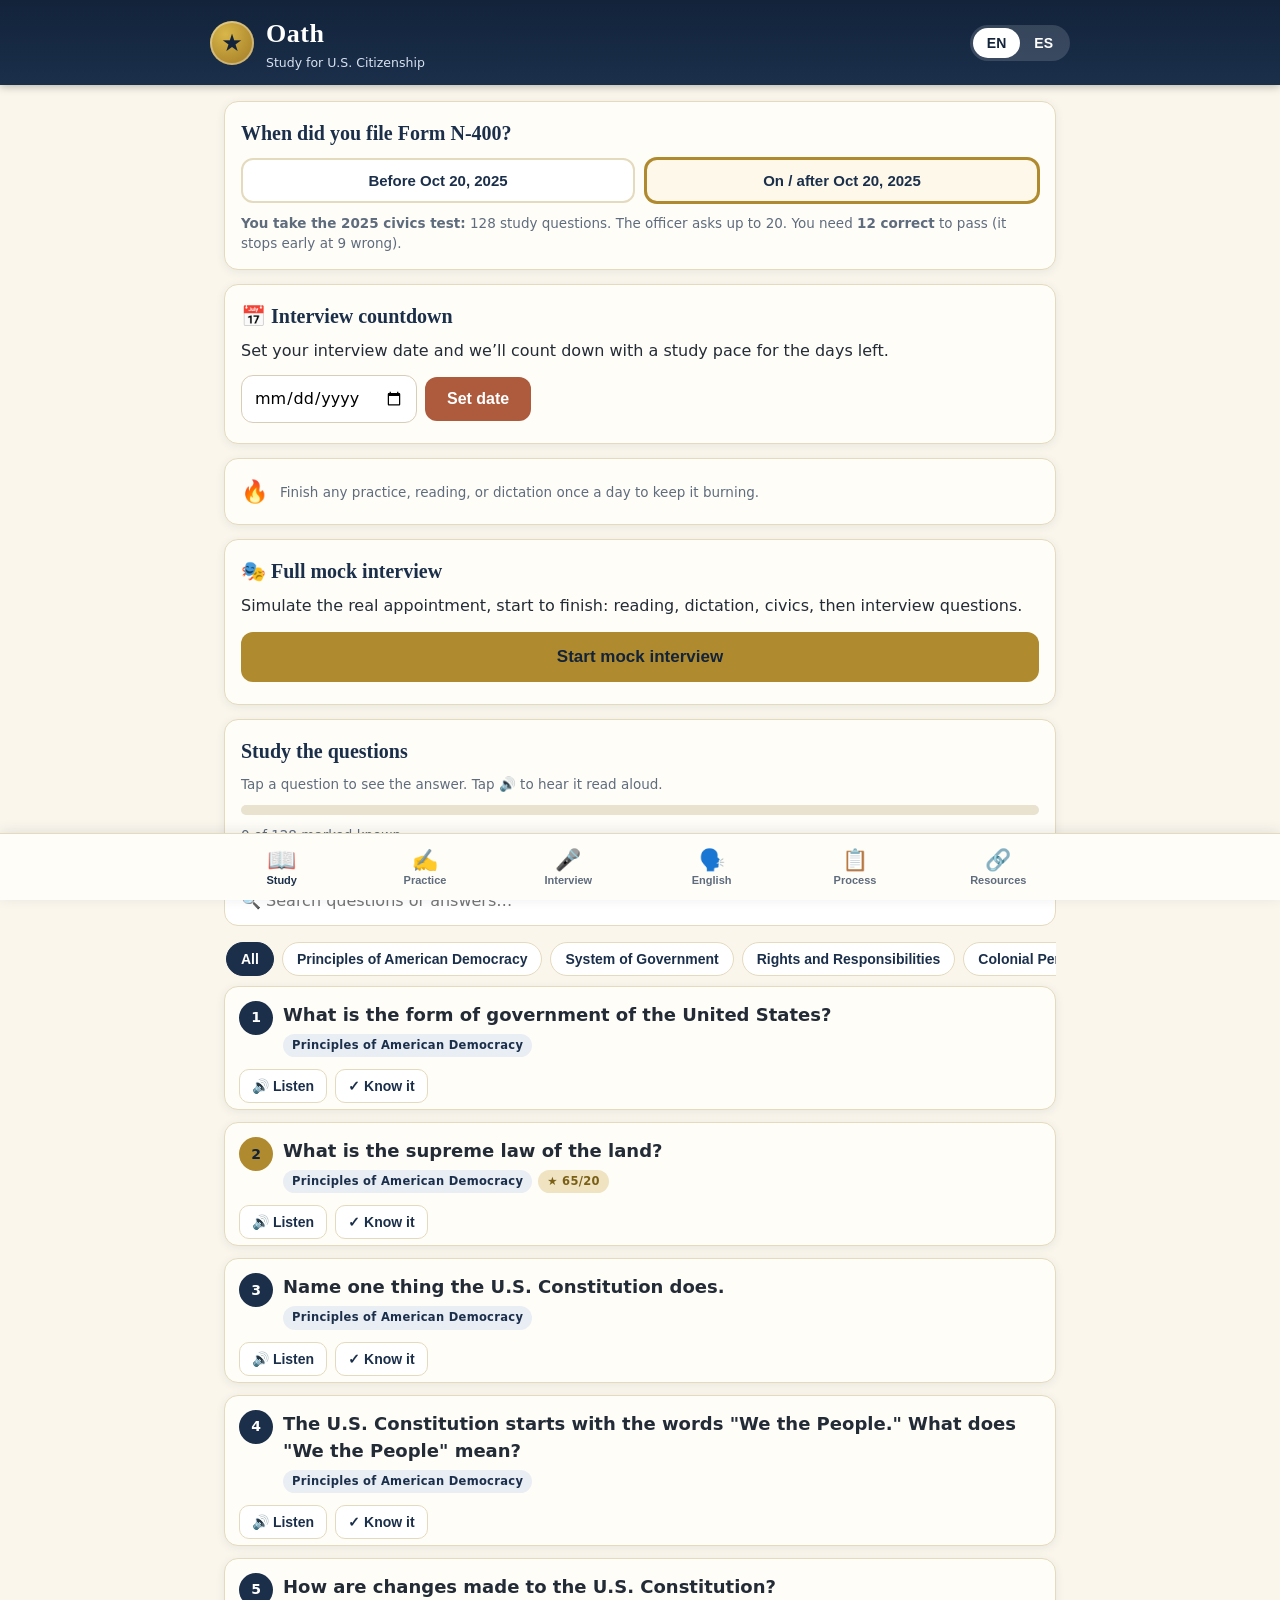
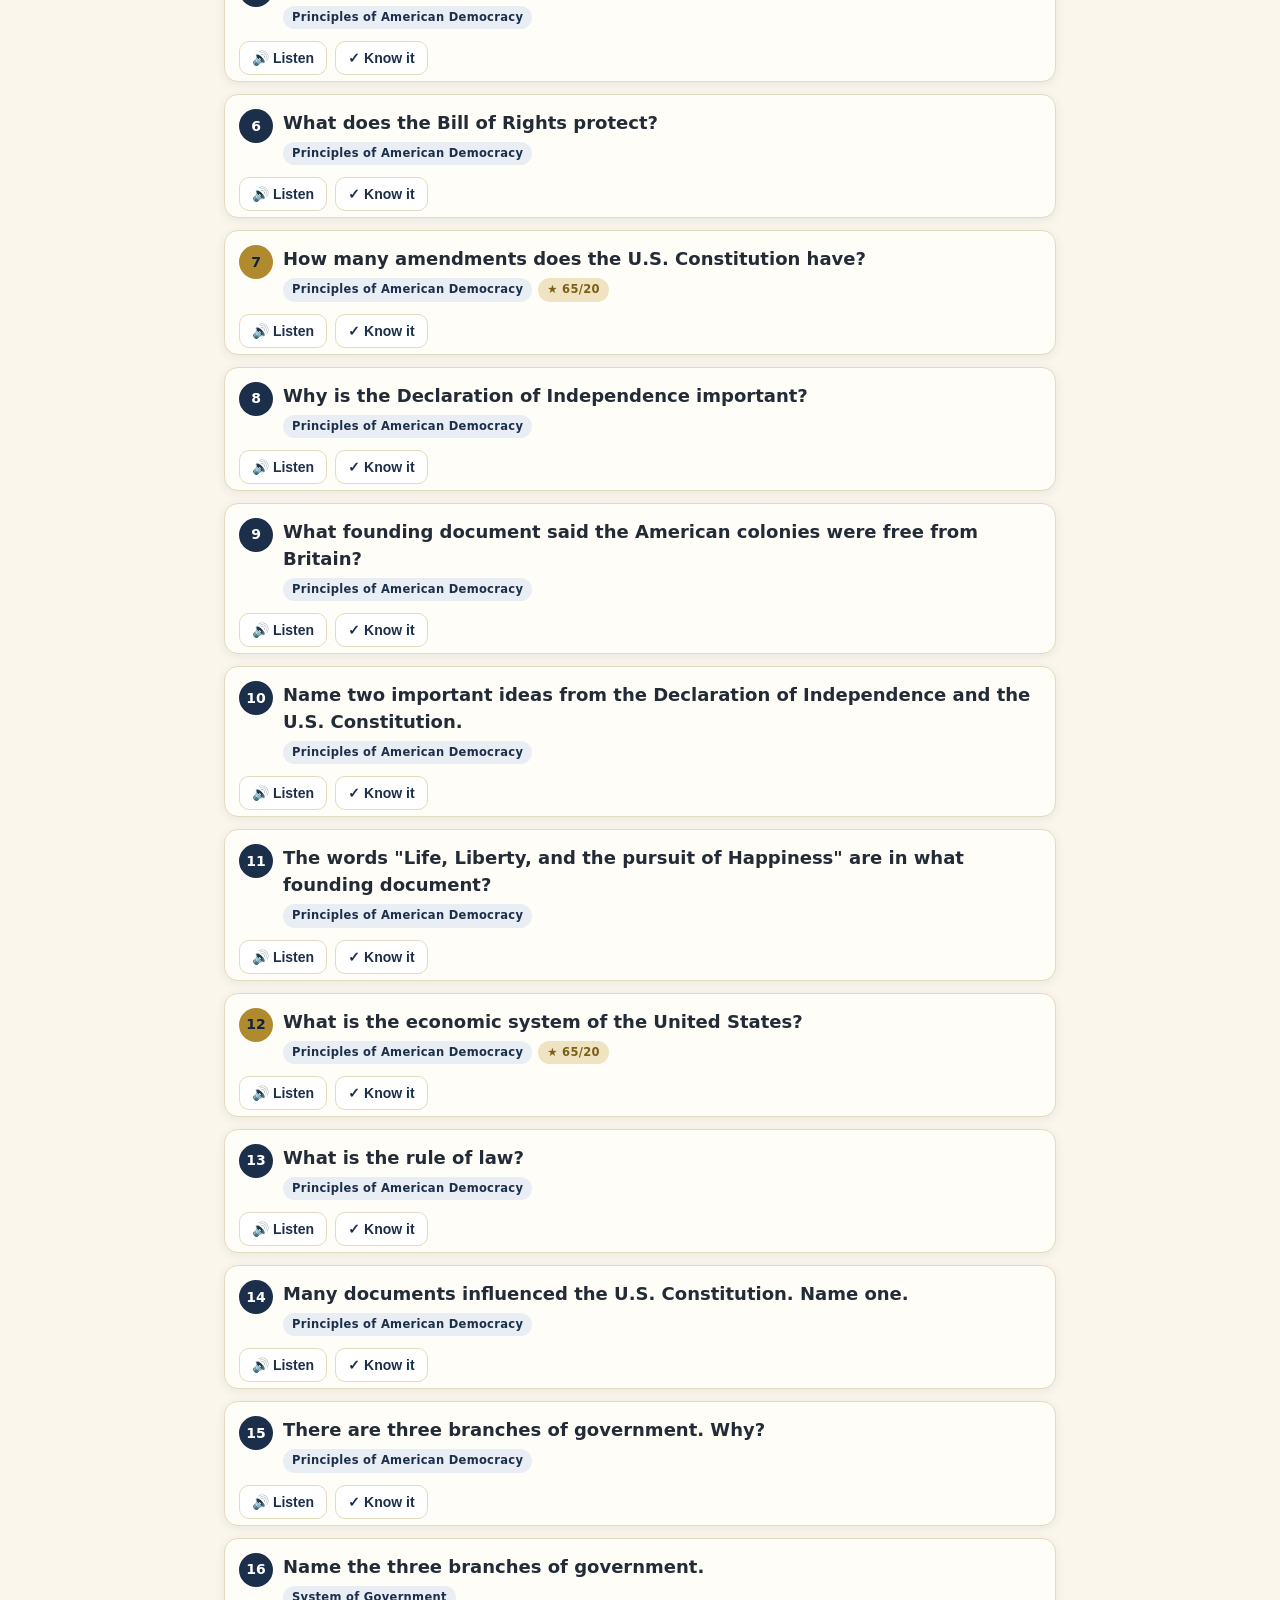
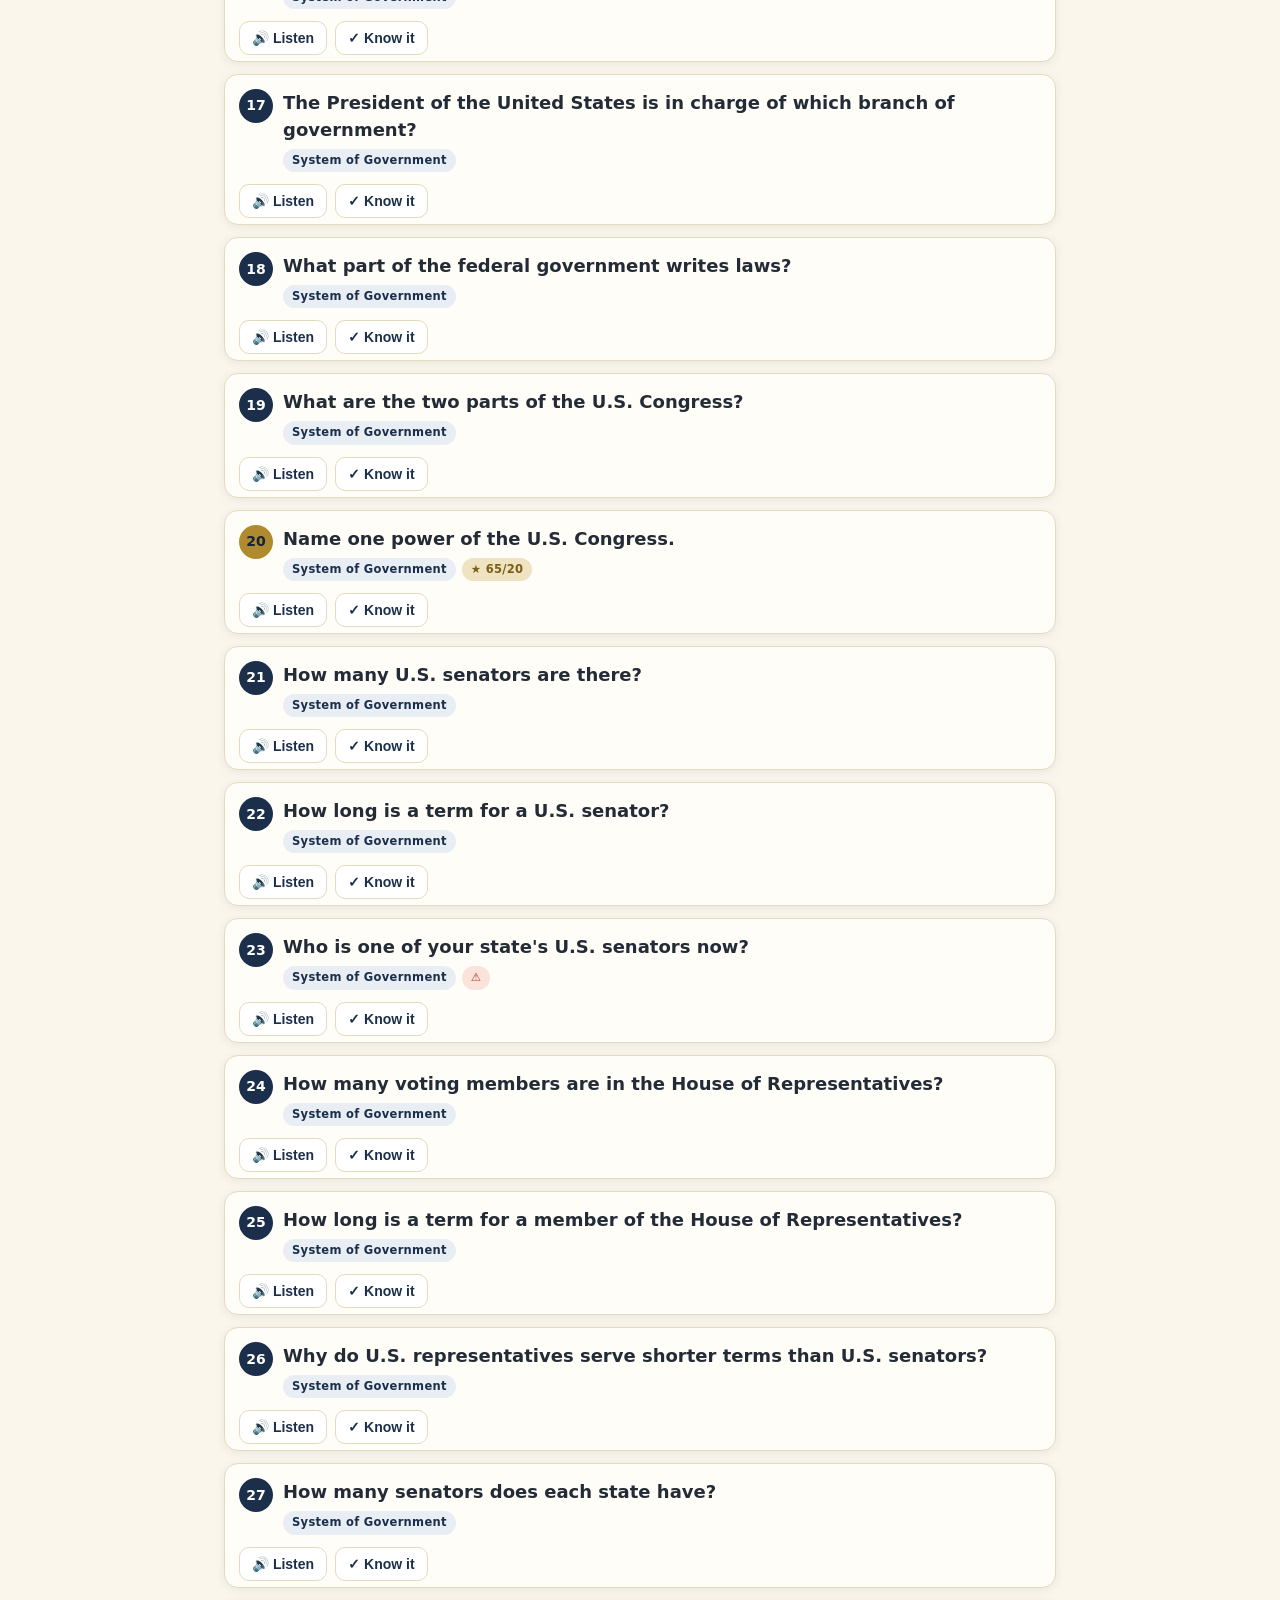
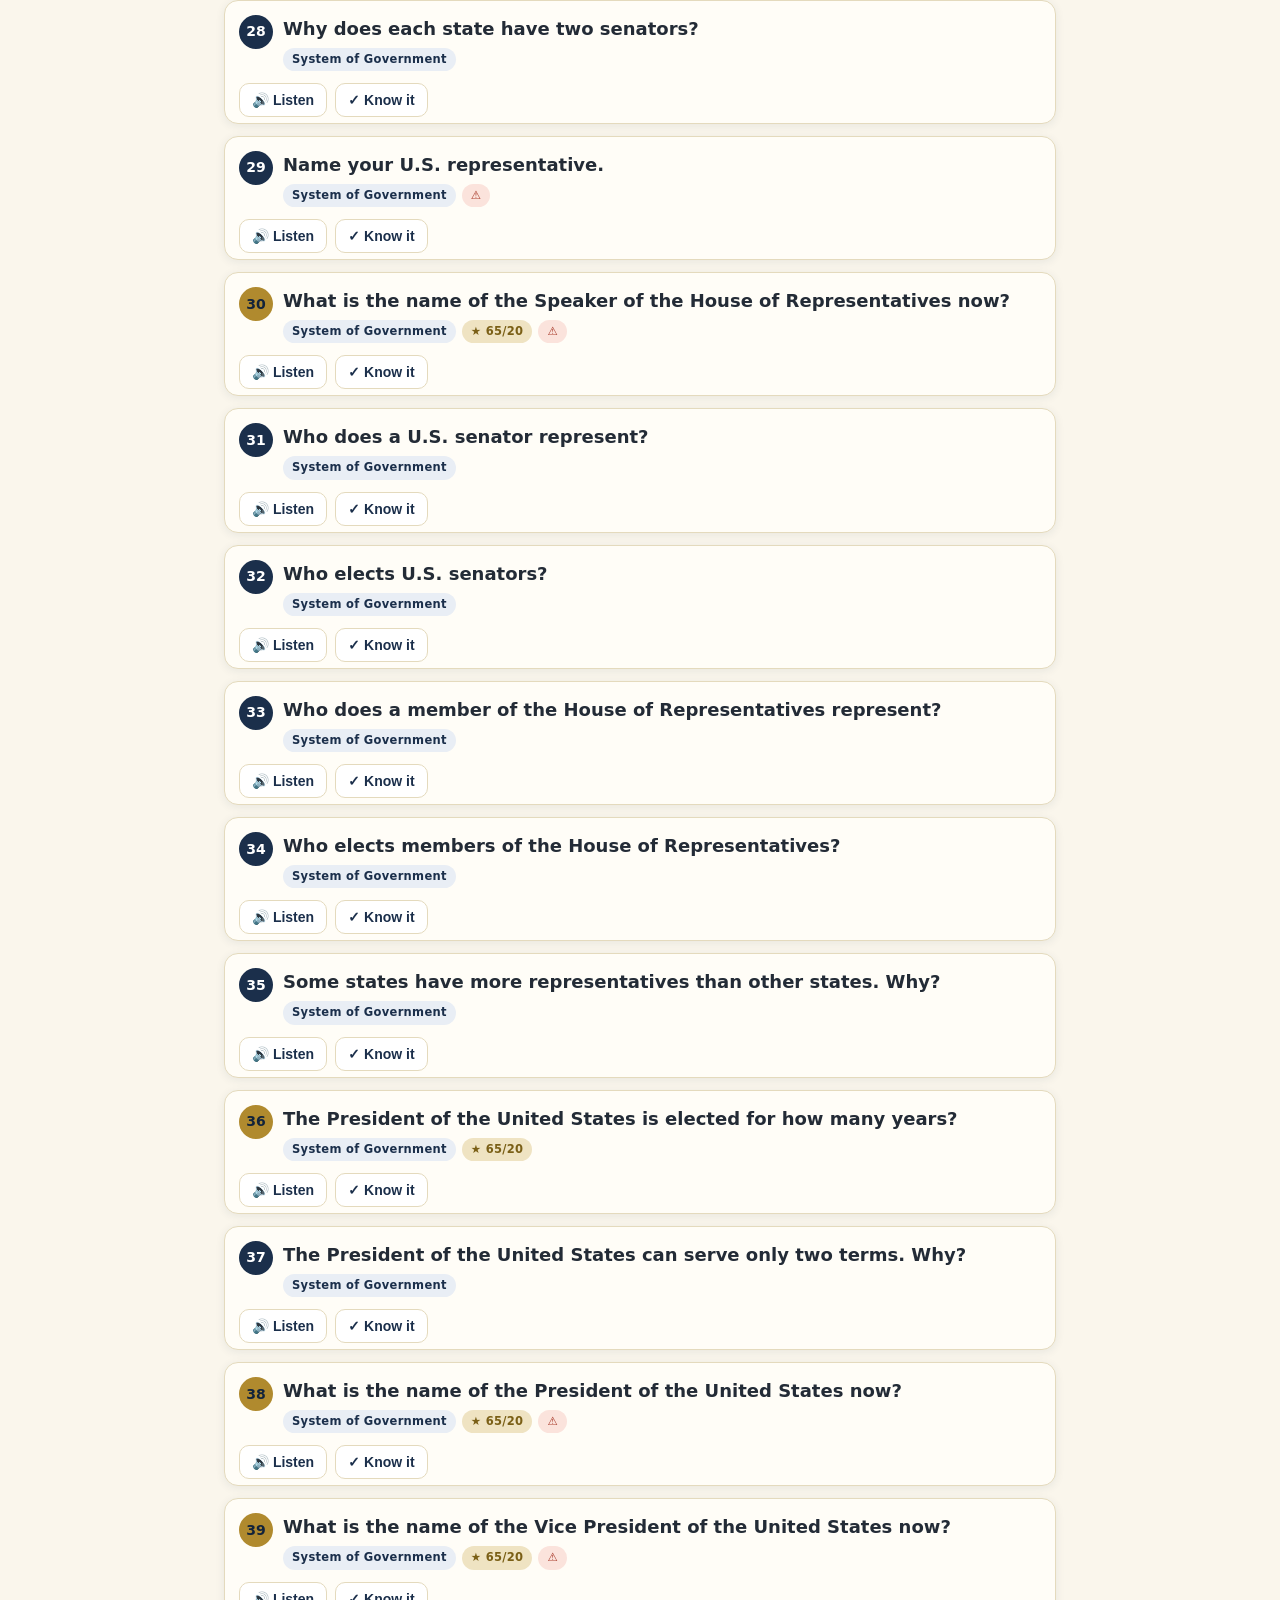
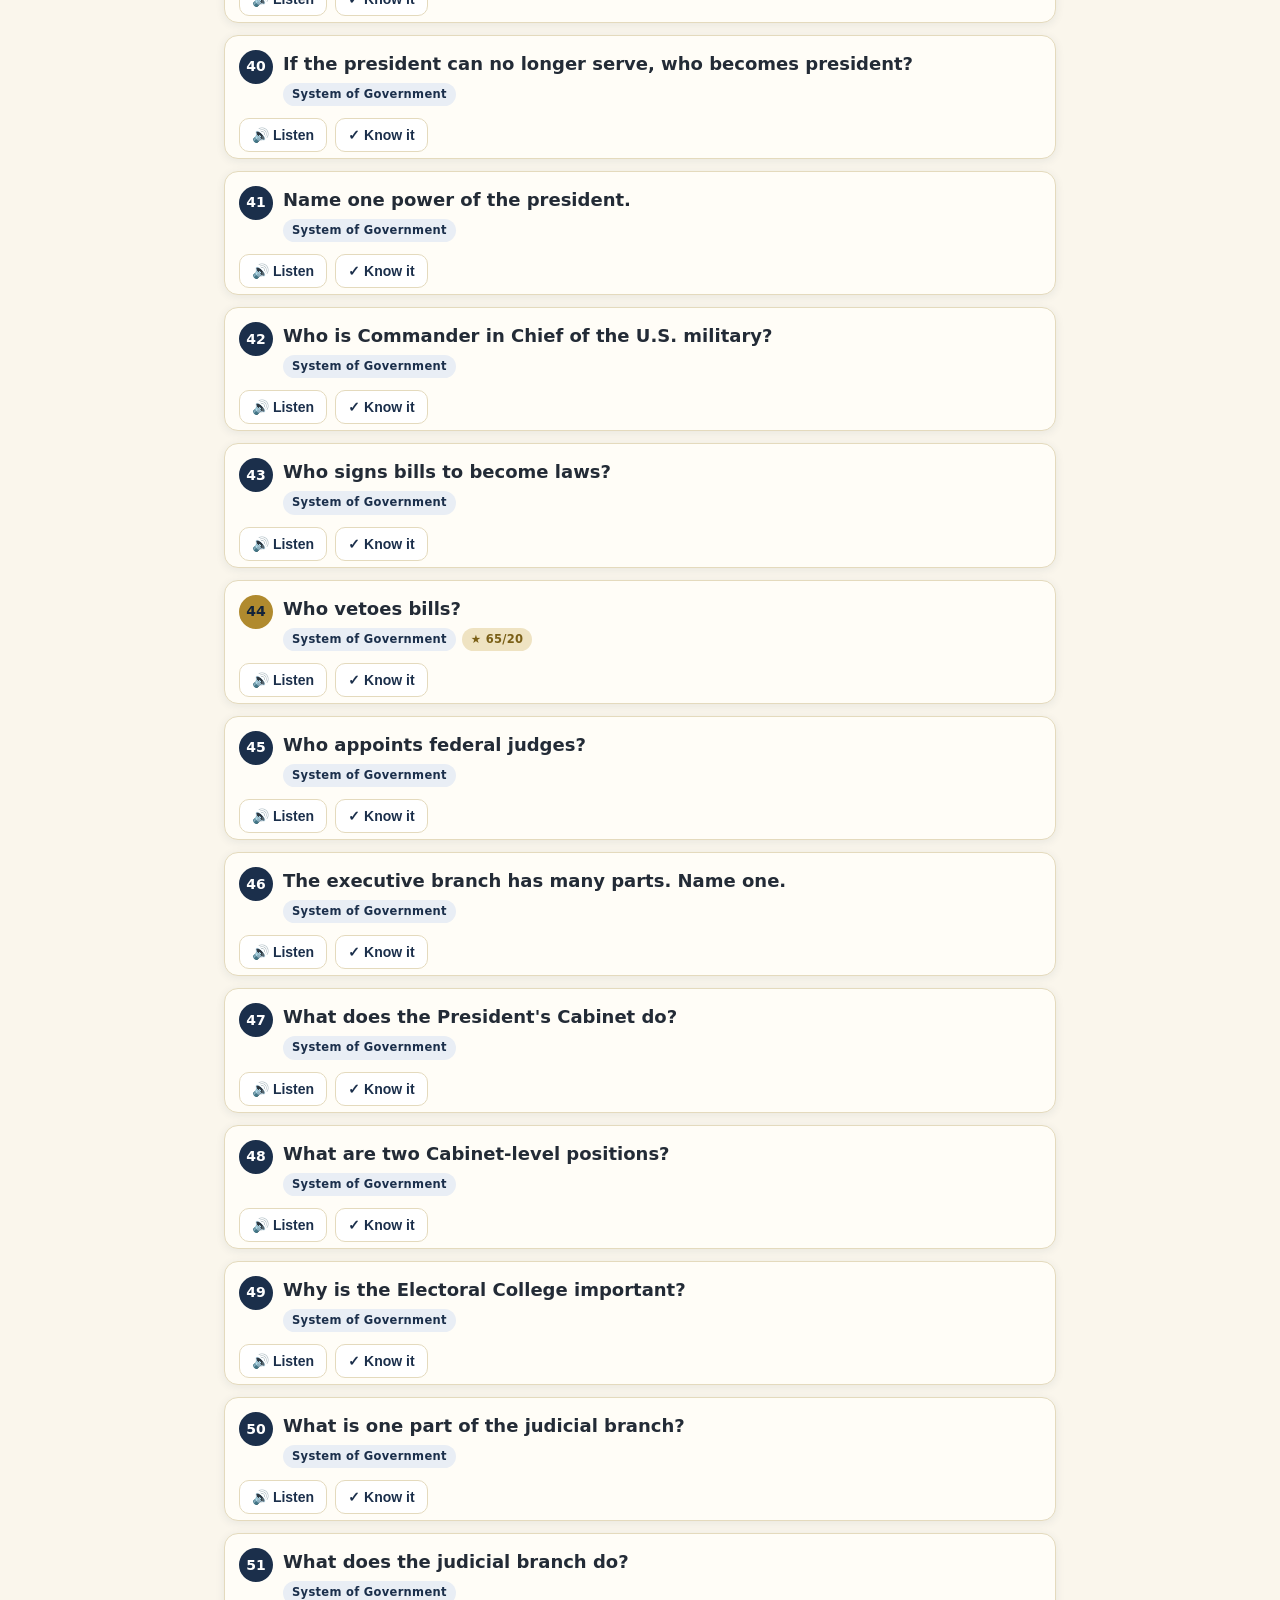
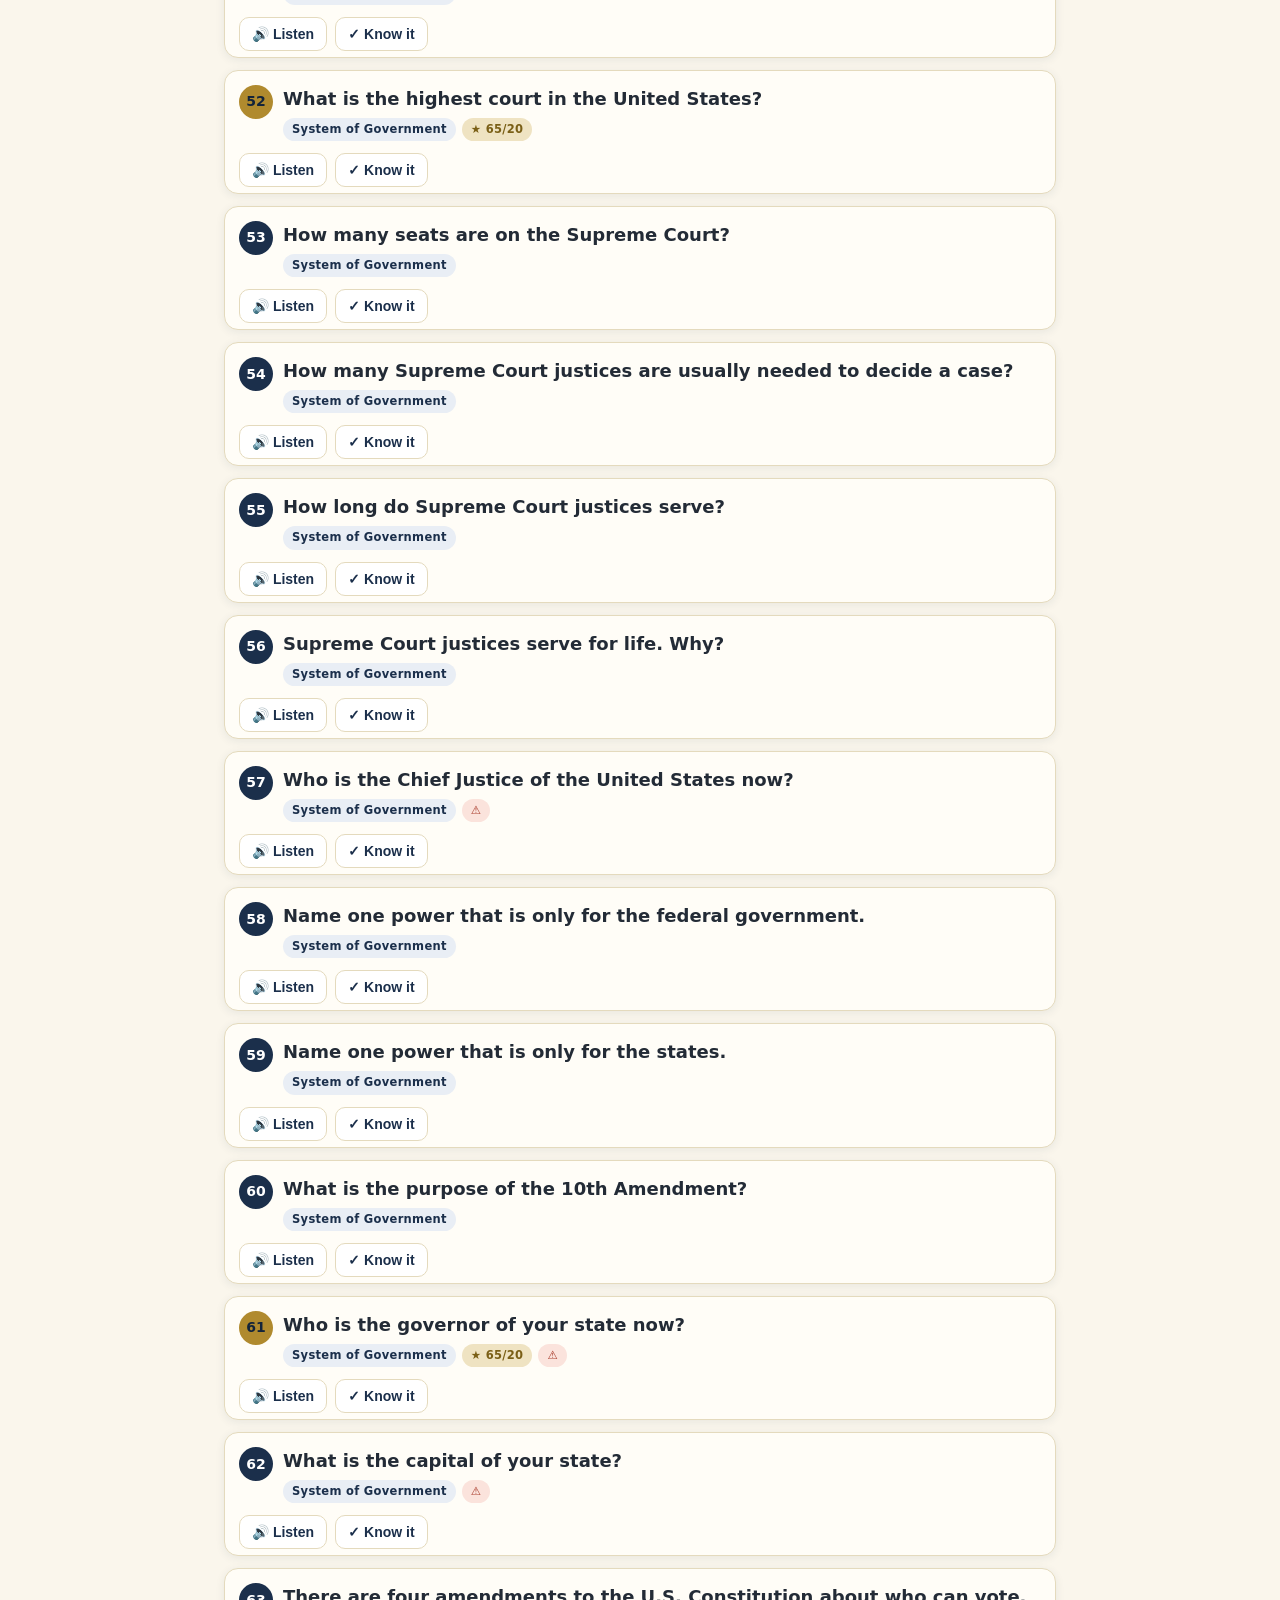
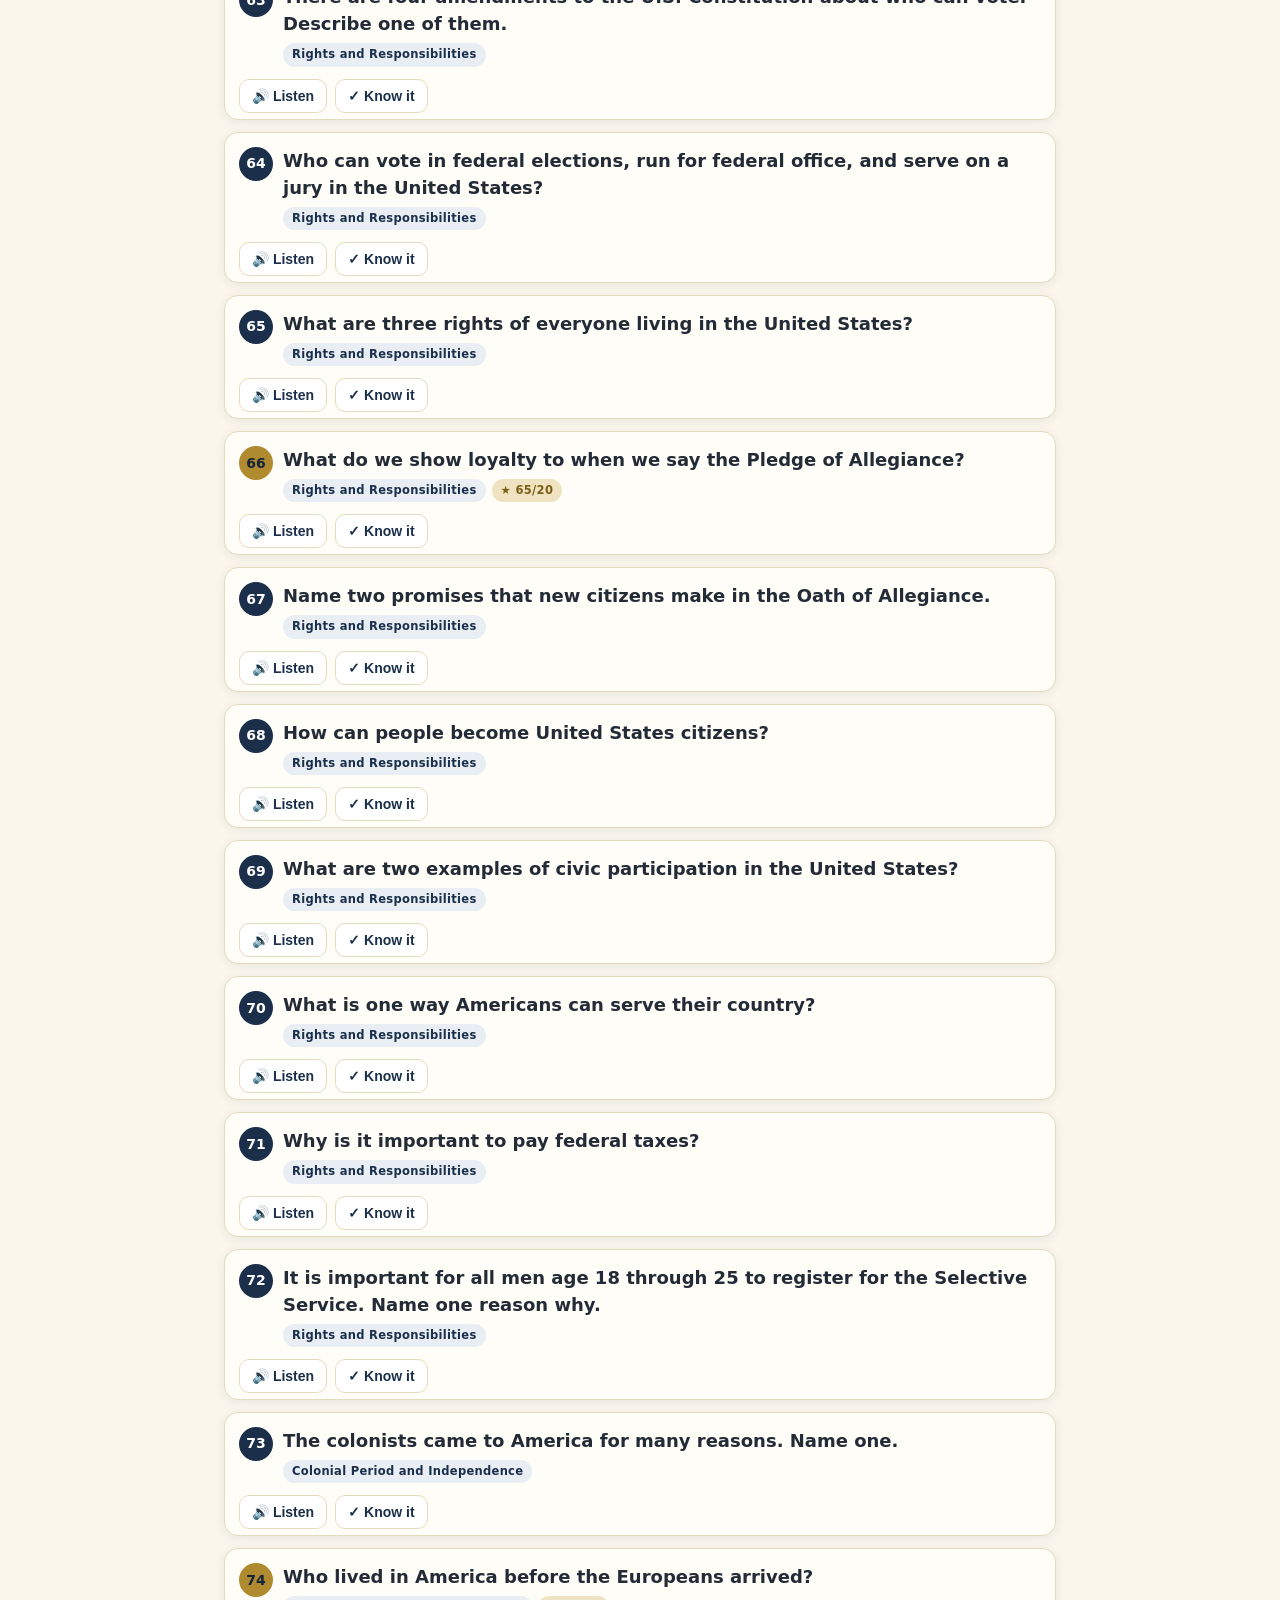
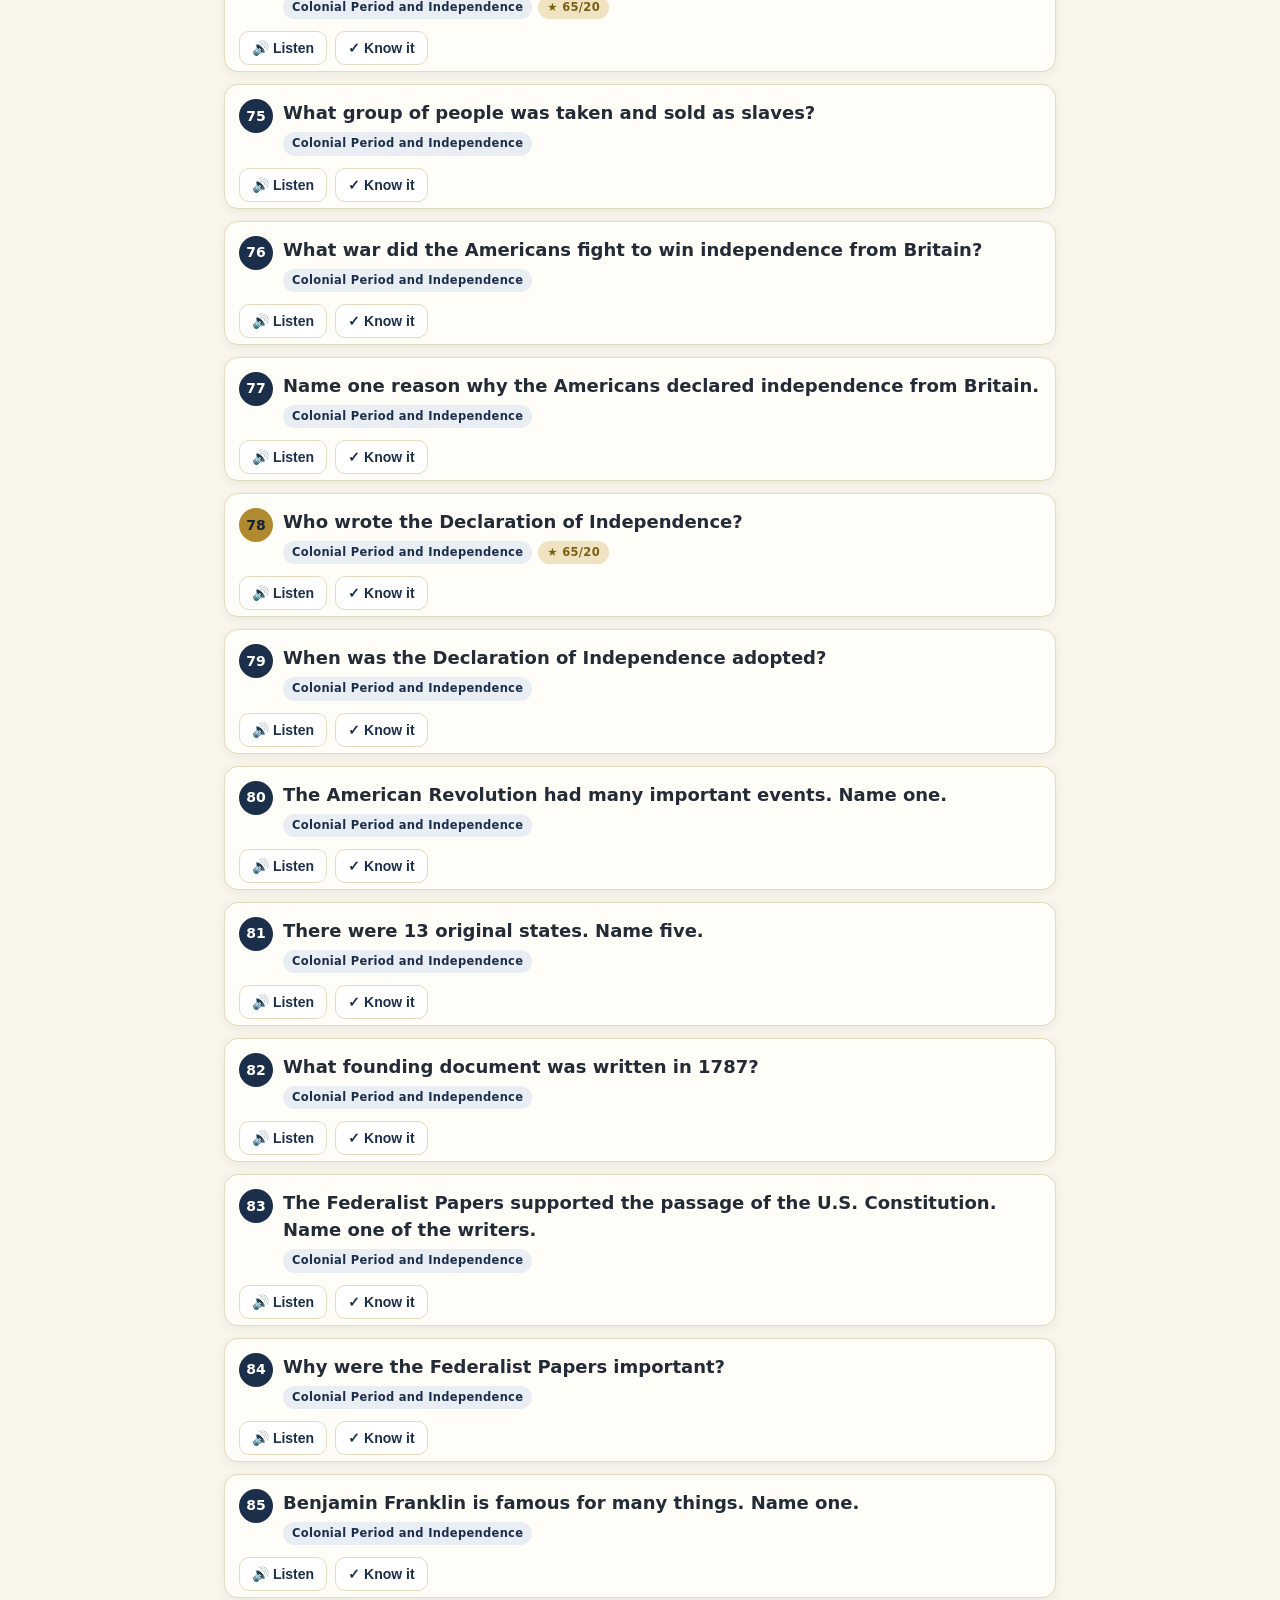
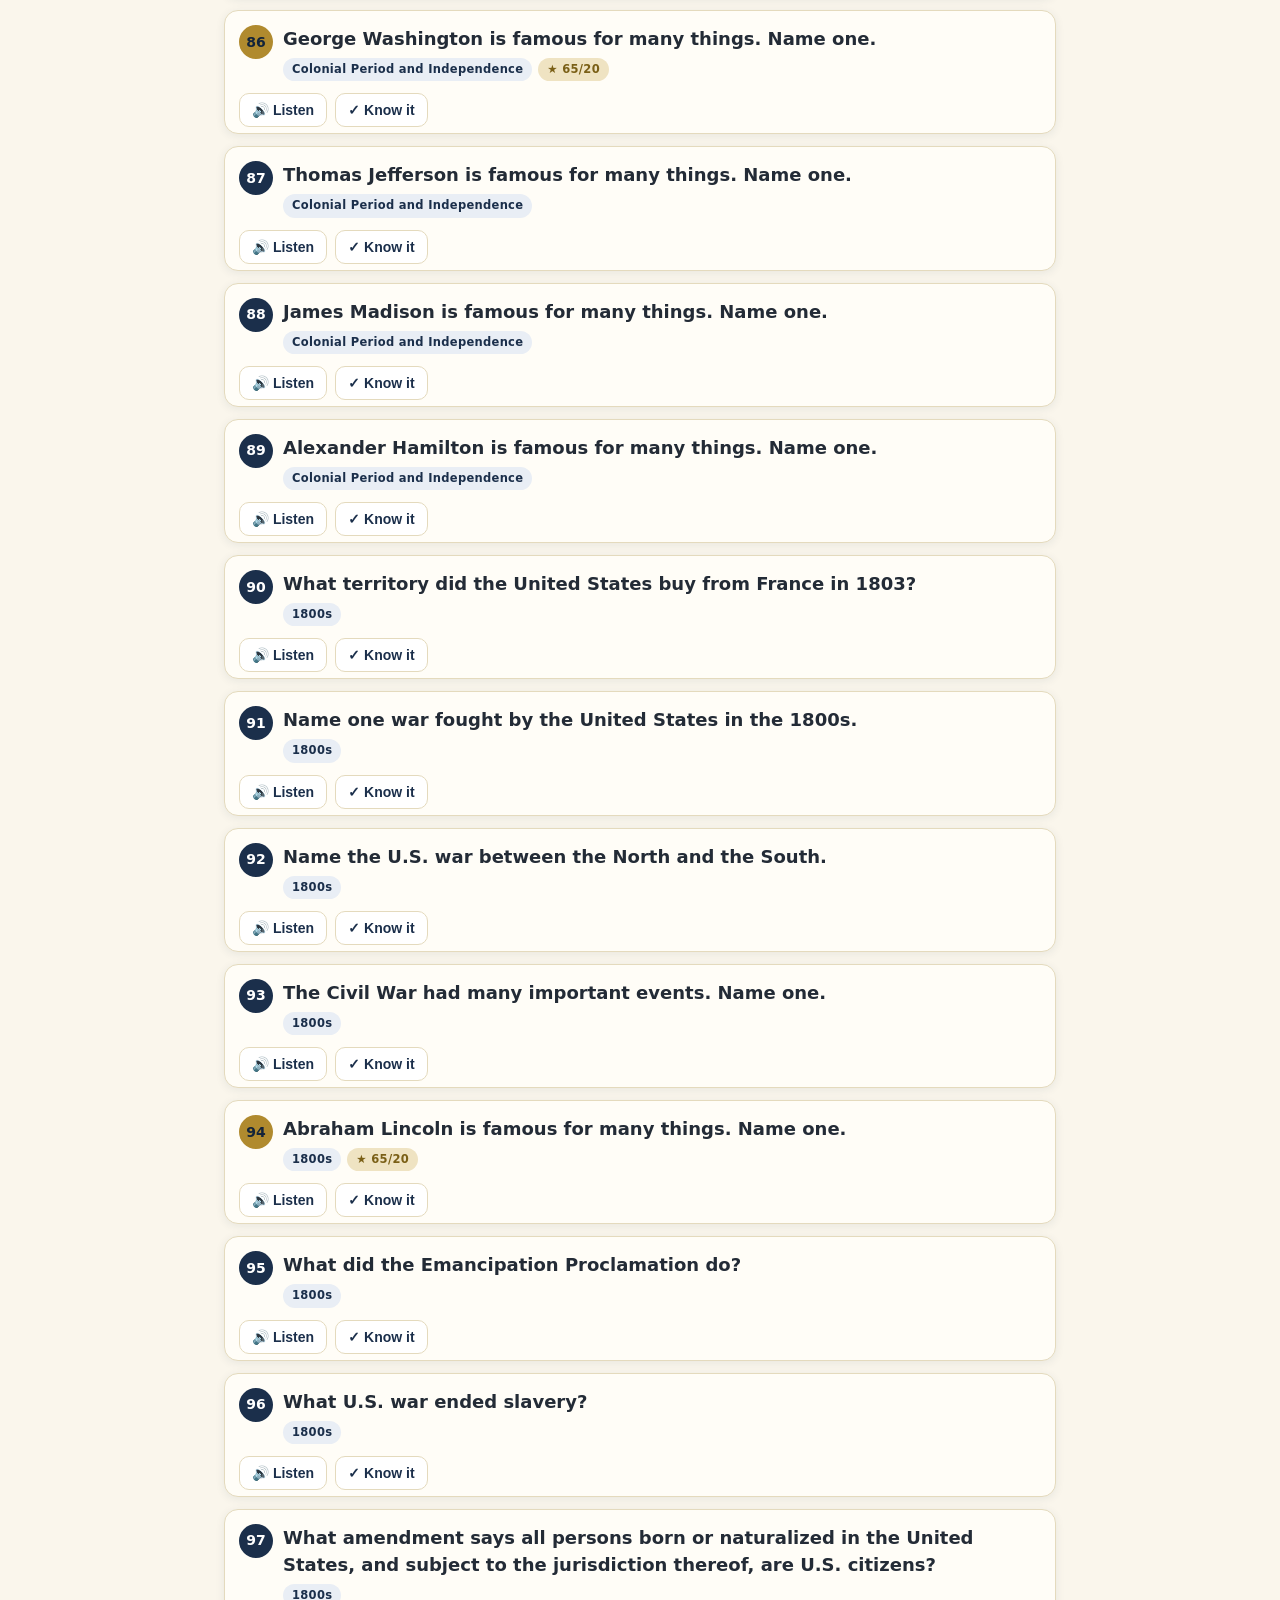
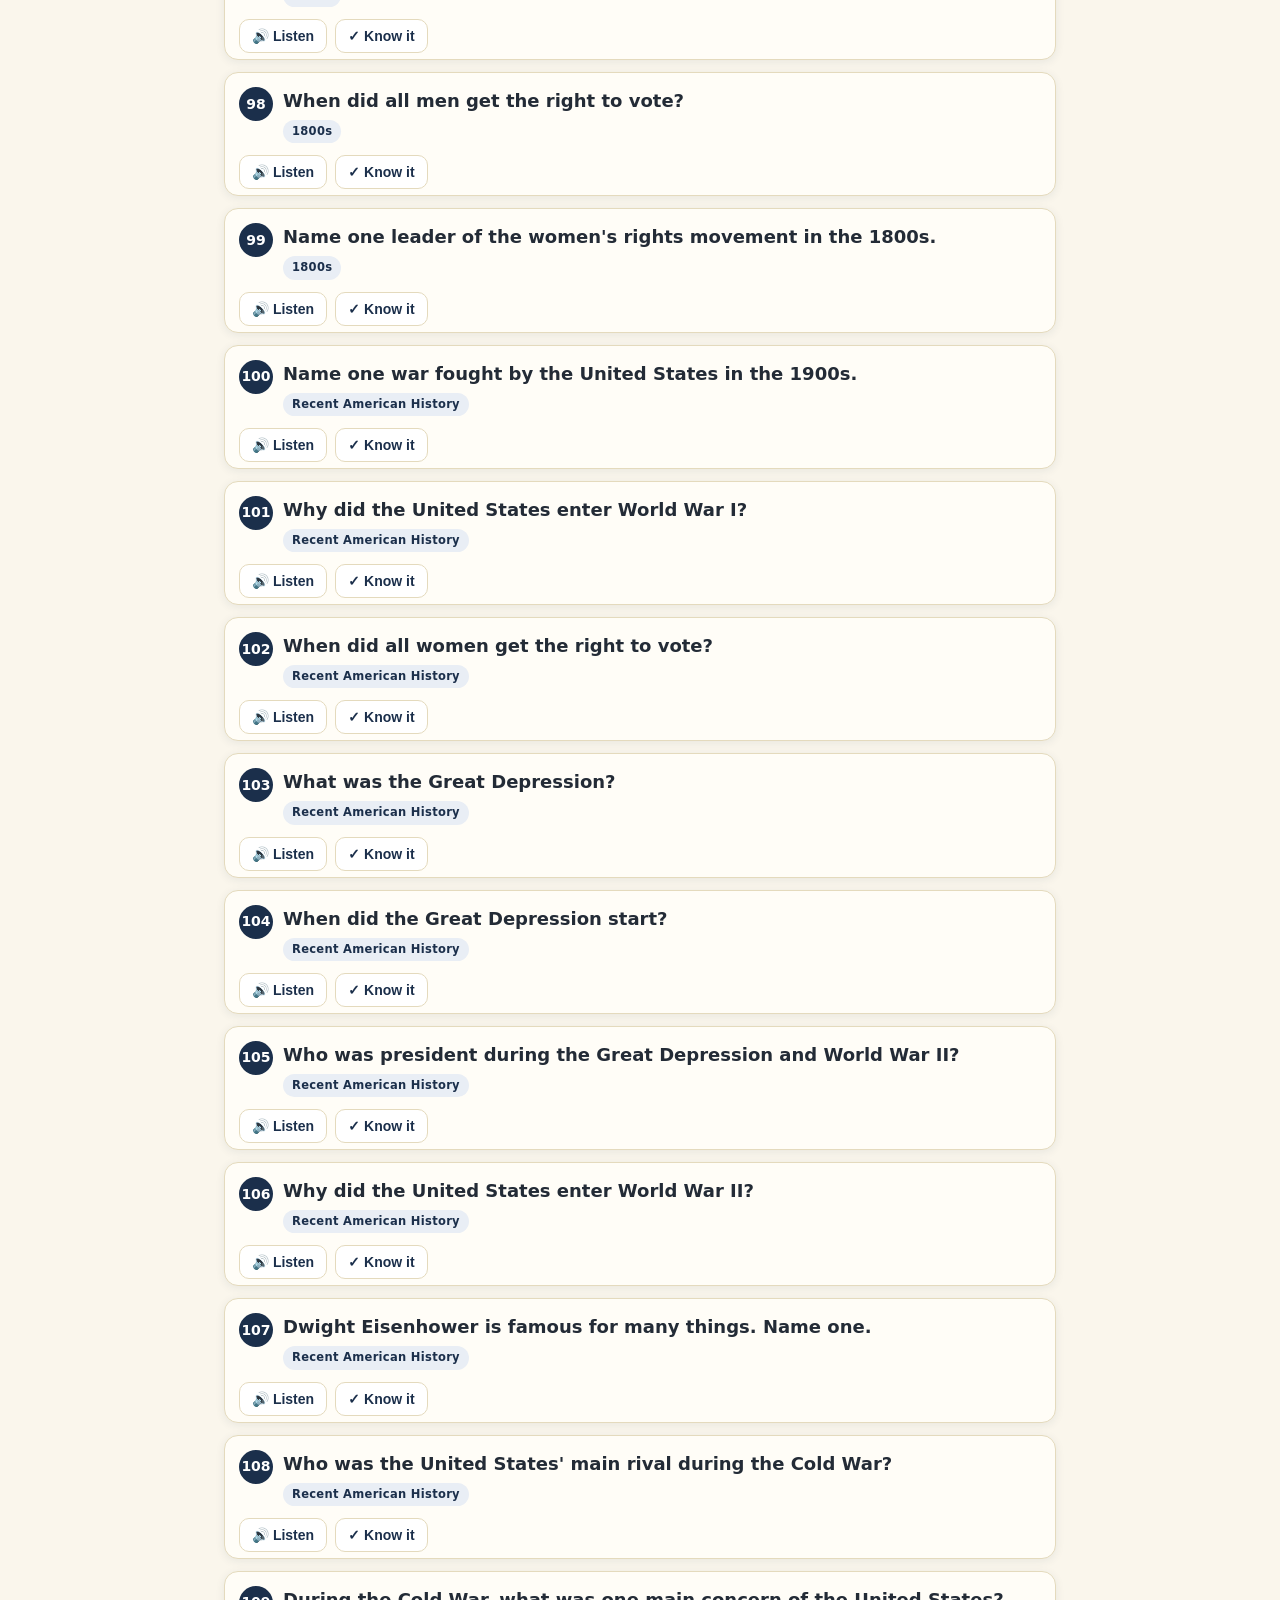
==== index.html @ 803d5411 "v41: screen-reader live region announces result verdicts" ====
<!DOCTYPE html>
<html lang="en">
<head>
<meta charset="UTF-8">
<meta name="viewport" content="width=device-width, initial-scale=1.0, viewport-fit=cover">
<link rel="manifest" href="manifest.json">
<meta name="theme-color" content="#1b2f4b">
<link rel="icon" type="image/png" sizes="192x192" href="icon-192.png">
<link rel="apple-touch-icon" href="apple-touch-icon.png">
<script>if("serviceWorker" in navigator){window.addEventListener("load",function(){navigator.serviceWorker.register("sw.js").then(function(r){try{r.update()}catch(e){}}).catch(function(){})});}</script>
<title>Oath: Study for U.S. Citizenship</title>
<style>
:root{
  --navy:#1b2f4b; --navy-deep:#12233a; --cream:#faf6ec; --paper:#fffdf7;
  --gold:#b08a2e; --gold-soft:#efe3c2; --ink:#232b36; --muted:#5f6c7e;
  --line:#e4dabd; --red:#a83a2a; --green:#2c7a4b; --blue:#2a5f9e;
  --radius:14px; --shadow:0 2px 10px rgba(27,47,75,.08);
}
*{box-sizing:border-box; -webkit-tap-highlight-color:transparent;}
html{scroll-behavior:smooth;}
body{margin:0; background:var(--cream); color:var(--ink);
  font-family:system-ui,-apple-system,"Segoe UI",Roboto,"Helvetica Neue",Arial,sans-serif;
  font-size:16px; line-height:1.5; padding-bottom:92px;}
h1,h2,h3,.serif{font-family:Georgia,"Times New Roman",serif;}
header.top{position:sticky; top:0; z-index:50; background:linear-gradient(180deg,var(--navy-deep),var(--navy));
  color:#fff; padding:14px 18px 12px; box-shadow:0 2px 8px rgba(0,0,0,.25);}
.top-inner{max-width:860px; margin:0 auto; display:flex; align-items:center; gap:12px;}
.emblem{width:44px; height:44px; flex:0 0 44px; border-radius:50%;
  background:radial-gradient(circle at 35% 30%, #d9b64a, var(--gold) 70%);
  display:flex; align-items:center; justify-content:center; font-size:24px; color:#12233a;
  box-shadow:inset 0 0 0 2px rgba(255,255,255,.35);}
.top h1{font-size:22px; margin:0; letter-spacing:.5px;}
.top .sub{font-size:12.5px; color:#d8e2f0; margin:1px 0 0;}
.lang-toggle{margin-left:auto; display:flex; background:rgba(255,255,255,.14); border-radius:999px; padding:3px;}
.lang-toggle button{border:0; background:transparent; color:#fff; font-size:14px; font-weight:700;
  padding:7px 14px; border-radius:999px; cursor:pointer;}
.lang-toggle button.on{background:#fff; color:var(--navy-deep);}
main{max-width:860px; margin:0 auto; padding:16px 14px 30px;}
.view{display:none;} .view.on{display:block; animation:fade .25s ease;}
@keyframes fade{from{opacity:0; transform:translateY(6px);} to{opacity:1; transform:none;}}
.card{background:var(--paper); border:1px solid var(--line); border-radius:var(--radius);
  box-shadow:var(--shadow); padding:16px; margin:0 0 14px;}
.card h2{margin:0 0 8px; font-size:20px; color:var(--navy);}
.card h3{margin:14px 0 6px; font-size:16px; color:var(--navy);}
.card p{margin:8px 0;}
.filing{display:flex; gap:10px; flex-wrap:wrap; margin-top:10px;}
.filing button{flex:1 1 200px; border:2px solid var(--line); background:#fff; border-radius:12px;
  padding:12px; font-size:15px; font-weight:600; color:var(--navy); cursor:pointer;}
.filing button.on{border-color:var(--gold); background:#fdf8ea; box-shadow:0 0 0 1px var(--gold);}
.note{font-size:13.5px; color:var(--muted);}
.warnbox{border:1px solid #d9a49a; background:#fdf0ec; border-radius:10px; padding:10px 12px;
  font-size:14px; margin:10px 0;}
.warnbox b{color:var(--red);}
.goldbox{border:1px solid var(--gold-soft); background:#fdf8ea; border-radius:10px; padding:10px 12px; font-size:14px; margin:10px 0;}
a{color:var(--blue);}
.chips{display:flex; gap:8px; overflow-x:auto; padding:4px 2px 10px; -webkit-overflow-scrolling:touch;}
.chips::-webkit-scrollbar{display:none;}
.chip{flex:0 0 auto; border:1px solid var(--line); background:#fff; border-radius:999px;
  padding:8px 14px; font-size:14px; font-weight:600; color:var(--navy); cursor:pointer; white-space:nowrap;}
.chip.on{background:var(--navy); color:#fff; border-color:var(--navy);}
.search{width:100%; font:inherit; font-size:16px; padding:12px 16px; border-radius:14px;
  border:1px solid var(--line); background:#fff; margin:0 0 12px; color:var(--ink); box-sizing:border-box;}
.search:focus{outline:none; border-color:var(--gold); box-shadow:0 0 0 3px rgba(184,134,11,.18);}
.focuslist{list-style:none; margin:8px 0 0; padding:0; display:flex; flex-direction:column; gap:12px;}
.frow{display:flex; justify-content:space-between; gap:8px; align-items:baseline; font-weight:600;}
.fbar{height:8px; border-radius:4px; background:#e8e0cd; margin-top:4px; overflow:hidden;}
.fbar div{height:100%; border-radius:4px; background:linear-gradient(90deg,#e0643a,#f2b134);}
.histlist{list-style:none; margin:0; padding:0;}
.histlist li{padding:8px 2px; border-bottom:1px solid var(--line); font-size:16px;}
.histlist li:last-child{border-bottom:0;}
.qcard{background:var(--paper); border:1px solid var(--line); border-radius:var(--radius);
  box-shadow:var(--shadow); margin:0 0 12px; overflow:hidden;}
.qhead{display:flex; align-items:flex-start; gap:10px; padding:14px 14px 12px; cursor:pointer;}
.qnum{flex:0 0 auto; width:34px; height:34px; border-radius:50%; background:var(--navy); color:#fff;
  display:flex; align-items:center; justify-content:center; font-weight:700; font-size:14px;}
.qnum.star{background:var(--gold); color:#12233a;}
.qtext{font-size:17px; font-weight:600; color:var(--ink); flex:1;}
.qmeta{display:flex; gap:6px; align-items:center; margin-top:6px; flex-wrap:wrap;}
.tag{font-size:11.5px; font-weight:700; padding:3px 9px; border-radius:999px; letter-spacing:.3px;}
.tag.cat{background:#e9eef5; color:var(--navy);}
.tag.star65{background:var(--gold-soft); color:#7a5f16;}
.tag.varies{background:#fbe3dc; color:var(--red);}
.tag.exp-no{background:#e2f2e2; color:#2c7a2c;}
.tag.exp-yes{background:#e0ecf9; color:#1f5fa8;}
.tag.exp-varies{background:#fbe3dc; color:var(--red);}
.bigq{font-size:21px; font-weight:700; line-height:1.4; margin:10px 0 14px;}
.ynrow{display:grid; grid-template-columns:1fr 1fr; gap:12px; margin-top:14px;}
.fb-ok{font-size:20px; font-weight:800; color:#2c7a2c; margin:10px 0;}
.fb-bad{font-size:20px; font-weight:800; color:var(--red); margin:10px 0;}
/* Visually hidden but exposed to assistive tech: hosts the single persistent
   live region that announces result verdicts (innerHTML swaps are silent). */
.sr-only{position:absolute; width:1px; height:1px; margin:-1px; padding:0;
  overflow:hidden; clip:rect(0,0,0,0); white-space:nowrap; border:0;}
.dictin{width:100%; box-sizing:border-box; border:2px solid var(--line); border-radius:12px;
  padding:12px 14px; font-size:18px; font-family:inherit; margin:12px 0; resize:vertical;}
.dictin:focus{outline:none; border-color:var(--navy);}
.bigbtn{font-size:17px; padding:12px 20px;}
.dwords{font-size:19px; line-height:2;}
.dw{padding:3px 8px; border-radius:8px; margin:2px; display:inline-block;}
.dw.ok{background:#e2f2e2; color:#2c7a2c; font-weight:700;}
.dw.bad{background:#fbe3dc; color:var(--red); font-weight:700; text-decoration:underline wavy;}
.qactions{display:flex; gap:8px; padding:0 14px 6px;}
.iconbtn{border:1px solid var(--line); background:#fff; border-radius:10px; padding:8px 12px;
  font-size:14px; cursor:pointer; color:var(--navy); font-weight:600;}
.iconbtn:active{transform:scale(.96);}
.iconbtn.known-on{background:#e6f2ea; border-color:var(--green); color:var(--green);}
.qbody{display:none; border-top:1px dashed var(--line); padding:12px 14px 14px; background:#fffdf4;}
.qcard.open .qbody{display:block;}
.qbody ul{margin:6px 0 4px; padding-left:20px;}
.qbody li{margin:5px 0; font-size:15.5px;}
.qbody .alabel{font-size:12.5px; font-weight:700; color:var(--muted); text-transform:uppercase; letter-spacing:.6px;}
nav.tabs{position:fixed; left:0; right:0; bottom:0; z-index:50; background:var(--paper);
  border-top:1px solid var(--line); box-shadow:0 -2px 12px rgba(27,47,75,.1);
  padding:6px 4px calc(8px + env(safe-area-inset-bottom));}
.tabs-inner{max-width:860px; margin:0 auto; display:flex;}
.tab{flex:1; border:0; background:none; cursor:pointer; padding:8px 2px 6px; color:var(--muted);
  font-size:11px; font-weight:700; display:flex; flex-direction:column; align-items:center; gap:2px;}
.tab .ti{font-size:21px;}
.tab.on{color:var(--navy);}
.tab.on .ti{transform:scale(1.12);}
.btn{display:inline-block; border:0; border-radius:12px; padding:13px 22px; font-size:16px; font-weight:700;
  cursor:pointer; background:var(--navy); color:#fff; margin:6px 6px 6px 0;}
.btn.gold{background:var(--gold); color:#12233a;}
.btn.coral{background:#ad5a3d; color:#fff;}
.center{text-align:center;}
.starscreen{text-align:center;}
.starscreen .big{font-size:54px; line-height:1.2;}
.mockbanner{text-align:center;font-weight:800;background:var(--gold-soft);border:2px solid var(--gold);border-radius:12px;padding:8px 10px;margin-bottom:12px;color:#5b4413;}
.mockrows{max-width:340px;margin:14px auto;text-align:left;}
.mockrow{display:flex;gap:10px;align-items:center;padding:7px 4px;border-bottom:1px dashed var(--line);}
.mockrow.ok{color:#1d6b2a;} .mockrow.bad{color:#a33327;}
.mockrow span:first-child{font-size:20px;} .mockrow b{margin-left:auto;}
.btn.ghost{background:#fff; color:var(--navy); border:2px solid var(--line);}
.btn:active{transform:scale(.97);}
.btn.big{width:100%; font-size:17px; padding:15px;}
.progress{height:10px; background:#e8e2cf; border-radius:999px; overflow:hidden; margin:10px 0;}
.progress > div{height:100%; background:linear-gradient(90deg,var(--gold),#d9b64a); border-radius:999px; transition:width .3s;}
.scorebar{display:flex; gap:10px; margin:12px 0; flex-wrap:wrap;}
.scorepill{flex:1 1 120px; background:#fff; border:1px solid var(--line); border-radius:10px; padding:10px; text-align:center;}
.scorepill b{display:block; font-size:24px;}
.scorepill.ok b{color:var(--green);} .scorepill.bad b{color:var(--red);}
.scorepill span{font-size:12.5px; color:var(--muted);}
.result{font-size:26px; font-weight:800; text-align:center; margin:8px 0;}
.result.pass{color:var(--green);} .result.fail{color:var(--red);}
.vocabchips{display:flex; flex-wrap:wrap; gap:8px; margin:8px 0;}
.vchip{border:1px solid var(--line); background:#fff; border-radius:10px; padding:9px 13px;
  font-size:15px; cursor:pointer; font-weight:600; color:var(--navy);}
.vchip:active{background:var(--gold-soft);}
ol.steps{margin:8px 0; padding:0; list-style:none; counter-reset:st;}
ol.steps li{counter-increment:st; position:relative; padding:12px 12px 12px 52px; margin:0 0 10px;
  background:var(--paper); border:1px solid var(--line); border-radius:12px;}
ol.steps li::before{content:counter(st); position:absolute; left:12px; top:12px; width:30px; height:30px;
  border-radius:50%; background:var(--navy); color:#fff; font-weight:700; display:flex; align-items:center; justify-content:center; font-size:15px;}
ol.steps li b{display:block; color:var(--navy); margin-bottom:2px;}
table.fees{width:100%; border-collapse:collapse; margin:8px 0; font-size:15px;}
table.fees td, table.fees th{border:1px solid var(--line); padding:10px; text-align:left;}
table.fees th{background:#f3ecda; color:var(--navy);}
.streakcard{display:flex; align-items:center; gap:12px;}
.streakline{font-size:22px; font-weight:800; white-space:nowrap;}
.cdnum{font-size:34px; font-weight:800; margin:6px 0;}
.cdrow{display:flex; gap:8px; align-items:center; flex-wrap:wrap; margin-top:8px;}
.cdinput{font:inherit; padding:10px 12px; border:1px solid #d8cdb8; border-radius:12px; background:#fff;}
.packlist{display:flex; flex-direction:column; gap:6px; margin:0 0 14px;}
.packrow{display:flex; gap:10px; align-items:flex-start; padding:10px 12px; border:1px solid #e5ddcf; border-radius:12px; cursor:pointer; font-size:15px;}
.packrow.done{background:#f0f7ee; border-color:#9cc184;}
.packrow.done span{text-decoration:line-through; color:#6b7f63;}
.packchk{width:20px; height:20px; margin:1px 0 0; accent-color:#2e7d32; flex:0 0 auto;}
.exgrid{display:grid; grid-template-columns:1fr 1fr; gap:10px;}
@media(max-width:560px){.exgrid{grid-template-columns:1fr;}}
.excard{background:var(--paper); border:1px solid var(--line); border-radius:12px; padding:12px;}
.excard b{color:var(--navy); display:block; margin-bottom:4px; font-size:15px;}
.excard p{margin:4px 0; font-size:13.5px; color:var(--muted);}
.reslist{list-style:none; margin:0; padding:0;}
.reslist li{margin:0 0 10px; background:var(--paper); border:1px solid var(--line); border-radius:12px; padding:12px 14px;}
.reslist a{font-weight:700; font-size:15.5px; text-decoration:none;}
.reslist a:hover{text-decoration:underline;}
.reslist p{margin:4px 0 0; font-size:13.5px; color:var(--muted);}
footer.disc{max-width:860px; margin:0 auto; padding:6px 18px 20px; font-size:12.5px; color:var(--muted);}
.sr{position:absolute; width:1px; height:1px; overflow:hidden; clip:rect(0 0 0 0);}
.pill-row{display:flex; gap:8px; flex-wrap:wrap; margin:10px 0;}
select,input[type=text]{font-size:16px; padding:10px 12px; border:1px solid var(--line); border-radius:10px; background:#fff; width:100%;}
.missed{border-left:4px solid var(--red); padding:10px 12px; margin:0 0 10px; background:#fff; border-radius:0 10px 10px 0;}
.missed .mq{font-weight:700;}
.missed .ma{color:var(--muted); font-size:14px;}
@media(min-width:700px){
  .top h1{font-size:26px;}
  .qtext{font-size:18px;}
}
.chk{display:flex; gap:10px; align-items:flex-start; padding:9px 10px; border:1px solid var(--line); border-radius:10px; margin:8px 0; cursor:pointer; background:#fff;}
.chk input{position:absolute; opacity:0; pointer-events:none;}
.chk .box{flex:0 0 22px; height:22px; border:2px solid #c9a227; border-radius:7px; display:flex; align-items:center; justify-content:center; color:#fff; font-size:14px; font-weight:800; margin-top:1px;}
.chk.done .box{background:#2e7d32; border-color:#2e7d32;}
.chk.done span:last-child{color:#6b7280; text-decoration:line-through;}
.chk em{color:#8a6d25; font-style:normal; font-size:12px;}
.chkh{margin:14px 0 4px; font-size:15px;}
.chkbar{height:10px; background:#eee; border-radius:999px; overflow:hidden; margin:10px 0 4px;}
.chkfill{height:100%; background:linear-gradient(90deg,#c9a227,#2e7d32); border-radius:999px; transition:width .3s;}
@media (prefers-reduced-motion: reduce){
  html{scroll-behavior:auto;}
  .view.on{animation:none;}
  .progress > div, .chkfill{transition:none;}
  .btn:active, .iconbtn:active{transform:none;}
  .tab.on .ti{transform:none;}
}
</style>
</head>
<body>
<header class="top">
  <div class="top-inner">
    <div class="emblem" aria-hidden="true">★</div>
    <div><h1>Oath</h1><p class="sub" id="appSub">Study for U.S. Citizenship</p></div>
    <div class="lang-toggle" role="group" aria-label="Language / Idioma">
      <button id="langEn" class="on">EN</button><button id="langEs">ES</button>
    </div>
  </div>
</header>
<main>
  <div id="sr-live" class="sr-only" role="status" aria-live="polite"></div>
  <section class="view on" id="v-study"></section>
  <section class="view" id="v-practice"></section>
  <section class="view" id="v-interview"></section>
  <section class="view" id="v-english"></section>
  <section class="view" id="v-process"></section>
  <section class="view" id="v-resources"></section>
</main>
<nav class="tabs"><div class="tabs-inner" id="tabs"></div></nav>
<footer class="disc" id="disclaimer"></footer>
<script>const QUESTIONS = [{"n": 1, "cat": "Principles of American Democracy", "cat_es": "Principios de la democracia estadounidense", "q": {"en": "What is the form of government of the United States?", "es": "¿Cuál es la forma de gobierno de los Estados Unidos?"}, "a": {"en": ["Republic", "Constitution-based federal republic", "Representative democracy"], "es": ["República", "República federal basada en la Constitución", "Democracia representativa"]}, "star": false, "varies": null}, {"n": 2, "cat": "Principles of American Democracy", "cat_es": "Principios de la democracia estadounidense", "q": {"en": "What is the supreme law of the land?", "es": "¿Cuál es la ley suprema del país?"}, "a": {"en": ["(U.S.) Constitution"], "es": ["(La) Constitución (de EE. UU.)"]}, "star": true, "varies": null}, {"n": 3, "cat": "Principles of American Democracy", "cat_es": "Principios de la democracia estadounidense", "q": {"en": "Name one thing the U.S. Constitution does.", "es": "Nombre una cosa que hace la Constitución de EE. UU."}, "a": {"en": ["Forms the government", "Defines powers of government", "Defines the parts of government", "Protects the rights of the people"], "es": ["Forma el gobierno", "Define los poderes del gobierno", "Define las partes del gobierno", "Protege los derechos del pueblo"]}, "star": false, "varies": null}, {"n": 4, "cat": "Principles of American Democracy", "cat_es": "Principios de la democracia estadounidense", "q": {"en": "The U.S. Constitution starts with the words \"We the People.\" What does \"We the People\" mean?", "es": "La Constitución de EE. UU. comienza con las palabras «We the People» (Nosotros, el pueblo). ¿Qué significa «We the People»?"}, "a": {"en": ["Self-government", "Popular sovereignty", "Consent of the governed", "People should govern themselves", "(Example of) social contract"], "es": ["Autogobierno", "Soberanía popular", "Consentimiento de los gobernados", "El pueblo debe gobernarse a sí mismo", "(Ejemplo de) contrato social"]}, "star": false, "varies": null}, {"n": 5, "cat": "Principles of American Democracy", "cat_es": "Principios de la democracia estadounidense", "q": {"en": "How are changes made to the U.S. Constitution?", "es": "¿Cómo se hacen cambios a la Constitución de EE. UU.?"}, "a": {"en": ["Amendments", "The amendment process"], "es": ["Enmiendas", "El proceso de enmienda"]}, "star": false, "varies": null}, {"n": 6, "cat": "Principles of American Democracy", "cat_es": "Principios de la democracia estadounidense", "q": {"en": "What does the Bill of Rights protect?", "es": "¿Qué protege la Carta de Derechos?"}, "a": {"en": ["(The basic) rights of Americans", "(The basic) rights of people living in the United States"], "es": ["(Los) derechos básicos de los estadounidenses", "(Los) derechos básicos de las personas que viven en los Estados Unidos"]}, "star": false, "varies": null}, {"n": 7, "cat": "Principles of American Democracy", "cat_es": "Principios de la democracia estadounidense", "q": {"en": "How many amendments does the U.S. Constitution have?", "es": "¿Cuántas enmiendas tiene la Constitución de EE. UU.?"}, "a": {"en": ["Twenty-seven (27)"], "es": ["Veintisiete (27)"]}, "star": true, "varies": null}, {"n": 8, "cat": "Principles of American Democracy", "cat_es": "Principios de la democracia estadounidense", "q": {"en": "Why is the Declaration of Independence important?", "es": "¿Por qué es importante la Declaración de Independencia?"}, "a": {"en": ["It says America is free from British control.", "It says all people are created equal.", "It identifies inherent rights.", "It identifies individual freedoms."], "es": ["Dice que los Estados Unidos son libres del control británico.", "Dice que todas las personas son creadas iguales.", "Identifica derechos inherentes.", "Identifica libertades individuales."]}, "star": false, "varies": null}, {"n": 9, "cat": "Principles of American Democracy", "cat_es": "Principios de la democracia estadounidense", "q": {"en": "What founding document said the American colonies were free from Britain?", "es": "¿Qué documento fundacional dijo que las colonias americanas eran libres de Gran Bretaña?"}, "a": {"en": ["Declaration of Independence"], "es": ["La Declaración de Independencia"]}, "star": false, "varies": null}, {"n": 10, "cat": "Principles of American Democracy", "cat_es": "Principios de la democracia estadounidense", "q": {"en": "Name two important ideas from the Declaration of Independence and the U.S. Constitution.", "es": "Nombre dos ideas importantes de la Declaración de Independencia y la Constitución de EE. UU."}, "a": {"en": ["Equality", "Liberty", "Social contract", "Natural rights", "Limited government", "Self-government"], "es": ["Igualdad", "Libertad", "Contrato social", "Derechos naturales", "Gobierno limitado", "Autogobierno"]}, "star": false, "varies": null}, {"n": 11, "cat": "Principles of American Democracy", "cat_es": "Principios de la democracia estadounidense", "q": {"en": "The words \"Life, Liberty, and the pursuit of Happiness\" are in what founding document?", "es": "¿En qué documento fundacional están las palabras «Life, Liberty, and the pursuit of Happiness» (La vida, la libertad y la búsqueda de la felicidad)?"}, "a": {"en": ["Declaration of Independence"], "es": ["La Declaración de Independencia"]}, "star": false, "varies": null}, {"n": 12, "cat": "Principles of American Democracy", "cat_es": "Principios de la democracia estadounidense", "q": {"en": "What is the economic system of the United States?", "es": "¿Cuál es el sistema económico de los Estados Unidos?"}, "a": {"en": ["Capitalism", "Free market economy"], "es": ["Capitalismo", "Economía de libre mercado"]}, "star": true, "varies": null}, {"n": 13, "cat": "Principles of American Democracy", "cat_es": "Principios de la democracia estadounidense", "q": {"en": "What is the rule of law?", "es": "¿Qué es el estado de derecho?"}, "a": {"en": ["Everyone must follow the law.", "Leaders must obey the law.", "Government must obey the law.", "No one is above the law."], "es": ["Todos deben obedecer la ley.", "Los líderes deben obedecer la ley.", "El gobierno debe obedecer la ley.", "Nadie está por encima de la ley."]}, "star": false, "varies": null}, {"n": 14, "cat": "Principles of American Democracy", "cat_es": "Principios de la democracia estadounidense", "q": {"en": "Many documents influenced the U.S. Constitution. Name one.", "es": "Muchos documentos influyeron en la Constitución de EE. UU. Nombre uno."}, "a": {"en": ["Declaration of Independence", "Articles of Confederation", "Federalist Papers", "Anti-Federalist Papers", "Virginia Declaration of Rights", "Fundamental Orders of Connecticut", "Mayflower Compact", "Iroquois Great Law of Peace"], "es": ["La Declaración de Independencia", "Los Artículos de la Confederación", "Los Documentos Federalistas", "Los Documentos Antifederalistas", "La Declaración de Derechos de Virginia", "Las Órdenes Fundamentales de Connecticut", "El Pacto del Mayflower", "La Gran Ley de Paz de los iroqueses"]}, "star": false, "varies": null}, {"n": 15, "cat": "Principles of American Democracy", "cat_es": "Principios de la democracia estadounidense", "q": {"en": "There are three branches of government. Why?", "es": "Hay tres ramas del gobierno. ¿Por qué?"}, "a": {"en": ["So one part does not become too powerful", "Checks and balances", "Separation of powers"], "es": ["Para que ninguna parte se vuelva demasiado poderosa", "Frenos y contrapesos", "Separación de poderes"]}, "star": false, "varies": null}, {"n": 16, "cat": "System of Government", "cat_es": "Sistema de gobierno", "q": {"en": "Name the three branches of government.", "es": "Nombre las tres ramas del gobierno."}, "a": {"en": ["Legislative, executive, and judicial", "Congress, president, and the courts"], "es": ["Legislativa, ejecutiva y judicial", "El Congreso, el presidente y los tribunales"]}, "star": false, "varies": null}, {"n": 17, "cat": "System of Government", "cat_es": "Sistema de gobierno", "q": {"en": "The President of the United States is in charge of which branch of government?", "es": "¿De qué rama del gobierno está a cargo el presidente de los Estados Unidos?"}, "a": {"en": ["Executive branch"], "es": ["La rama ejecutiva"]}, "star": false, "varies": null}, {"n": 18, "cat": "System of Government", "cat_es": "Sistema de gobierno", "q": {"en": "What part of the federal government writes laws?", "es": "¿Qué parte del gobierno federal escribe las leyes?"}, "a": {"en": ["(U.S.) Congress", "(U.S. or national) legislature", "Legislative branch"], "es": ["(El) Congreso (de EE. UU.)", "(La) legislatura (de EE. UU. o nacional)", "La rama legislativa"]}, "star": false, "varies": null}, {"n": 19, "cat": "System of Government", "cat_es": "Sistema de gobierno", "q": {"en": "What are the two parts of the U.S. Congress?", "es": "¿Cuáles son las dos partes del Congreso de EE. UU.?"}, "a": {"en": ["Senate and House (of Representatives)"], "es": ["El Senado y la Cámara (de Representantes)"]}, "star": false, "varies": null}, {"n": 20, "cat": "System of Government", "cat_es": "Sistema de gobierno", "q": {"en": "Name one power of the U.S. Congress.", "es": "Nombre un poder del Congreso de EE. UU."}, "a": {"en": ["Writes laws", "Declares war", "Makes the federal budget"], "es": ["Escribe las leyes", "Declara la guerra", "Elabora el presupuesto federal"]}, "star": true, "varies": null}, {"n": 21, "cat": "System of Government", "cat_es": "Sistema de gobierno", "q": {"en": "How many U.S. senators are there?", "es": "¿Cuántos senadores de EE. UU. hay?"}, "a": {"en": ["One hundred (100)"], "es": ["Cien (100)"]}, "star": false, "varies": null}, {"n": 22, "cat": "System of Government", "cat_es": "Sistema de gobierno", "q": {"en": "How long is a term for a U.S. senator?", "es": "¿Cuánto dura el mandato de un senador de EE. UU.?"}, "a": {"en": ["Six (6) years"], "es": ["Seis (6) años"]}, "star": false, "varies": null}, {"n": 23, "cat": "System of Government", "cat_es": "Sistema de gobierno", "q": {"en": "Who is one of your state's U.S. senators now?", "es": "¿Quién es uno de los senadores de EE. UU. de su estado actualmente?"}, "a": {"en": ["VARIES (by state; D.C./territories: no U.S. senators)"], "es": ["VARÍA (según el estado; D.C./territorios: no tienen senadores de EE. UU.)"]}, "star": false, "varies": "senators"}, {"n": 24, "cat": "System of Government", "cat_es": "Sistema de gobierno", "q": {"en": "How many voting members are in the House of Representatives?", "es": "¿Cuántos miembros votantes hay en la Cámara de Representantes?"}, "a": {"en": ["Four hundred thirty-five (435)"], "es": ["Cuatrocientos treinta y cinco (435)"]}, "star": false, "varies": null}, {"n": 25, "cat": "System of Government", "cat_es": "Sistema de gobierno", "q": {"en": "How long is a term for a member of the House of Representatives?", "es": "¿Cuánto dura el mandato de un miembro de la Cámara de Representantes?"}, "a": {"en": ["Two (2) years"], "es": ["Dos (2) años"]}, "star": false, "varies": null}, {"n": 26, "cat": "System of Government", "cat_es": "Sistema de gobierno", "q": {"en": "Why do U.S. representatives serve shorter terms than U.S. senators?", "es": "¿Por qué los representantes de EE. UU. tienen mandatos más cortos que los senadores?"}, "a": {"en": ["To more closely follow public opinion"], "es": ["Para seguir más de cerca la opinión pública"]}, "star": false, "varies": null}, {"n": 27, "cat": "System of Government", "cat_es": "Sistema de gobierno", "q": {"en": "How many senators does each state have?", "es": "¿Cuántos senadores tiene cada estado?"}, "a": {"en": ["Two (2)"], "es": ["Dos (2)"]}, "star": false, "varies": null}, {"n": 28, "cat": "System of Government", "cat_es": "Sistema de gobierno", "q": {"en": "Why does each state have two senators?", "es": "¿Por qué cada estado tiene dos senadores?"}, "a": {"en": ["Equal representation (for small states)", "The Great Compromise (Connecticut Compromise)"], "es": ["Representación igualitaria (para los estados pequeños)", "El Gran Compromiso (Compromiso de Connecticut)"]}, "star": false, "varies": null}, {"n": 29, "cat": "System of Government", "cat_es": "Sistema de gobierno", "q": {"en": "Name your U.S. representative.", "es": "Nombre a su representante de EE. UU."}, "a": {"en": ["VARIES (by congressional district)"], "es": ["VARÍA (según el distrito congresional)"]}, "star": false, "varies": "representative"}, {"n": 30, "cat": "System of Government", "cat_es": "Sistema de gobierno", "q": {"en": "What is the name of the Speaker of the House of Representatives now?", "es": "¿Cómo se llama el presidente de la Cámara de Representantes actualmente?"}, "a": {"en": ["VARIES: Mike Johnson (verified Sept 2026)"], "es": ["VARÍA: Mike Johnson (verificado en septiembre de 2026)"]}, "star": true, "varies": "speaker"}, {"n": 31, "cat": "System of Government", "cat_es": "Sistema de gobierno", "q": {"en": "Who does a U.S. senator represent?", "es": "¿A quién representa un senador de EE. UU.?"}, "a": {"en": ["Citizens of their state", "People of their state"], "es": ["A los ciudadanos de su estado", "A la gente de su estado"]}, "star": false, "varies": null}, {"n": 32, "cat": "System of Government", "cat_es": "Sistema de gobierno", "q": {"en": "Who elects U.S. senators?", "es": "¿Quién elige a los senadores de EE. UU.?"}, "a": {"en": ["Citizens from their state"], "es": ["Los ciudadanos de su estado"]}, "star": false, "varies": null}, {"n": 33, "cat": "System of Government", "cat_es": "Sistema de gobierno", "q": {"en": "Who does a member of the House of Representatives represent?", "es": "¿A quién representa un miembro de la Cámara de Representantes?"}, "a": {"en": ["Citizens in their (congressional) district", "People from their (congressional) district"], "es": ["A los ciudadanos de su distrito (congresional)", "A la gente de su distrito (congresional)"]}, "star": false, "varies": null}, {"n": 34, "cat": "System of Government", "cat_es": "Sistema de gobierno", "q": {"en": "Who elects members of the House of Representatives?", "es": "¿Quién elige a los miembros de la Cámara de Representantes?"}, "a": {"en": ["Citizens from their (congressional) district"], "es": ["Los ciudadanos de su distrito (congresional)"]}, "star": false, "varies": null}, {"n": 35, "cat": "System of Government", "cat_es": "Sistema de gobierno", "q": {"en": "Some states have more representatives than other states. Why?", "es": "Algunos estados tienen más representantes que otros estados. ¿Por qué?"}, "a": {"en": ["(Because of) the state's population", "(Because) they have more people"], "es": ["(Por) la población del estado", "(Porque) tienen más gente"]}, "star": false, "varies": null}, {"n": 36, "cat": "System of Government", "cat_es": "Sistema de gobierno", "q": {"en": "The President of the United States is elected for how many years?", "es": "¿Por cuántos años se elige al presidente de los Estados Unidos?"}, "a": {"en": ["Four (4) years"], "es": ["Cuatro (4) años"]}, "star": true, "varies": null}, {"n": 37, "cat": "System of Government", "cat_es": "Sistema de gobierno", "q": {"en": "The President of the United States can serve only two terms. Why?", "es": "El presidente de los Estados Unidos solo puede servir dos mandatos. ¿Por qué?"}, "a": {"en": ["(Because of) the 22nd Amendment", "To keep the president from becoming too powerful"], "es": ["(Por) la Enmienda 22", "Para evitar que el presidente se vuelva demasiado poderoso"]}, "star": false, "varies": null}, {"n": 38, "cat": "System of Government", "cat_es": "Sistema de gobierno", "q": {"en": "What is the name of the President of the United States now?", "es": "¿Cómo se llama el presidente de los Estados Unidos actualmente?"}, "a": {"en": ["VARIES: Donald Trump (verified Sept 2026)"], "es": ["VARÍA: Donald Trump (verificado en septiembre de 2026)"]}, "star": true, "varies": "president"}, {"n": 39, "cat": "System of Government", "cat_es": "Sistema de gobierno", "q": {"en": "What is the name of the Vice President of the United States now?", "es": "¿Cómo se llama el vicepresidente de los Estados Unidos actualmente?"}, "a": {"en": ["VARIES: JD Vance (verified Sept 2026)"], "es": ["VARÍA: JD Vance (verificado en septiembre de 2026)"]}, "star": true, "varies": "vice president"}, {"n": 40, "cat": "System of Government", "cat_es": "Sistema de gobierno", "q": {"en": "If the president can no longer serve, who becomes president?", "es": "Si el presidente ya no puede servir, ¿quién se convierte en presidente?"}, "a": {"en": ["The Vice President (of the United States)"], "es": ["El vicepresidente (de los Estados Unidos)"]}, "star": false, "varies": null}, {"n": 41, "cat": "System of Government", "cat_es": "Sistema de gobierno", "q": {"en": "Name one power of the president.", "es": "Nombre un poder del presidente."}, "a": {"en": ["Signs bills into law", "Vetoes bills", "Enforces laws", "Commander in Chief (of the military)", "Chief diplomat", "Appoints federal judges"], "es": ["Firma proyectos de ley para convertirlos en leyes", "Veta proyectos de ley", "Hace cumplir las leyes", "Comandante en jefe (del ejército)", "Jefe diplomático", "Nombra jueces federales"]}, "star": false, "varies": null}, {"n": 42, "cat": "System of Government", "cat_es": "Sistema de gobierno", "q": {"en": "Who is Commander in Chief of the U.S. military?", "es": "¿Quién es el comandante en jefe del ejército de EE. UU.?"}, "a": {"en": ["The President (of the United States)"], "es": ["El presidente (de los Estados Unidos)"]}, "star": false, "varies": null}, {"n": 43, "cat": "System of Government", "cat_es": "Sistema de gobierno", "q": {"en": "Who signs bills to become laws?", "es": "¿Quién firma los proyectos de ley para convertirlos en leyes?"}, "a": {"en": ["The President (of the United States)"], "es": ["El presidente (de los Estados Unidos)"]}, "star": false, "varies": null}, {"n": 44, "cat": "System of Government", "cat_es": "Sistema de gobierno", "q": {"en": "Who vetoes bills?", "es": "¿Quién veta los proyectos de ley?"}, "a": {"en": ["The President (of the United States)"], "es": ["El presidente (de los Estados Unidos)"]}, "star": true, "varies": null}, {"n": 45, "cat": "System of Government", "cat_es": "Sistema de gobierno", "q": {"en": "Who appoints federal judges?", "es": "¿Quién nombra a los jueces federales?"}, "a": {"en": ["The President (of the United States)"], "es": ["El presidente (de los Estados Unidos)"]}, "star": false, "varies": null}, {"n": 46, "cat": "System of Government", "cat_es": "Sistema de gobierno", "q": {"en": "The executive branch has many parts. Name one.", "es": "La rama ejecutiva tiene muchas partes. Nombre una."}, "a": {"en": ["President (of the United States)", "Cabinet", "Federal departments and agencies"], "es": ["El presidente (de los Estados Unidos)", "El gabinete", "Departamentos y agencias federales"]}, "star": false, "varies": null}, {"n": 47, "cat": "System of Government", "cat_es": "Sistema de gobierno", "q": {"en": "What does the President's Cabinet do?", "es": "¿Qué hace el gabinete del presidente?"}, "a": {"en": ["Advises the President (of the United States)"], "es": ["Asesora al presidente (de los Estados Unidos)"]}, "star": false, "varies": null}, {"n": 48, "cat": "System of Government", "cat_es": "Sistema de gobierno", "q": {"en": "What are two Cabinet-level positions?", "es": "¿Cuáles son dos puestos a nivel de gabinete?"}, "a": {"en": ["Attorney General", "Secretary of Agriculture", "Secretary of Commerce", "Secretary of Education", "Secretary of Energy", "Secretary of Health and Human Services", "Secretary of Homeland Security", "Secretary of Housing and Urban Development", "Secretary of the Interior", "Secretary of Labor", "Secretary of State", "Secretary of Transportation", "Secretary of the Treasury", "Secretary of Veterans Affairs", "Secretary of War (Defense)", "Vice President", "Administrator of the Environmental Protection Agency", "Administrator of the Small Business Administration", "Director of the Central Intelligence Agency", "Director of the Office of Management and Budget", "Director of National Intelligence", "United States Trade Representative"], "es": ["Fiscal General", "Secretario de Agricultura", "Secretario de Comercio", "Secretario de Educación", "Secretario de Energía", "Secretario de Salud y Servicios Humanos", "Secretario de Seguridad Nacional", "Secretario de Vivienda y Desarrollo Urbano", "Secretario del Interior", "Secretario de Trabajo", "Secretario de Estado", "Secretario de Transporte", "Secretario del Tesoro", "Secretario de Asuntos de Veteranos", "Secretario de Guerra (Defensa)", "Vicepresidente", "Administrador de la Agencia de Protección Ambiental", "Administrador de la Agencia Federal de Pequeños Negocios", "Director de la Agencia Central de Inteligencia", "Director de la Oficina de Administración y Presupuesto", "Director de Inteligencia Nacional", "Representante Comercial de los Estados Unidos"]}, "star": false, "varies": null}, {"n": 49, "cat": "System of Government", "cat_es": "Sistema de gobierno", "q": {"en": "Why is the Electoral College important?", "es": "¿Por qué es importante el Colegio Electoral?"}, "a": {"en": ["It decides who is elected president.", "It provides a compromise between the popular election of the president and congressional selection."], "es": ["Decide quién es elegido presidente.", "Proporciona un compromiso entre la elección popular del presidente y la selección por el Congreso."]}, "star": false, "varies": null}, {"n": 50, "cat": "System of Government", "cat_es": "Sistema de gobierno", "q": {"en": "What is one part of the judicial branch?", "es": "¿Cuál es una parte de la rama judicial?"}, "a": {"en": ["Supreme Court", "Federal Courts"], "es": ["La Corte Suprema", "Los tribunales federales"]}, "star": false, "varies": null}, {"n": 51, "cat": "System of Government", "cat_es": "Sistema de gobierno", "q": {"en": "What does the judicial branch do?", "es": "¿Qué hace la rama judicial?"}, "a": {"en": ["Reviews laws", "Explains laws", "Resolves disputes (disagreements) about the law", "Decides if a law goes against the (U.S.) Constitution"], "es": ["Revisa las leyes", "Explica las leyes", "Resuelve disputas (desacuerdos) sobre la ley", "Decide si una ley va en contra de la Constitución (de EE. UU.)"]}, "star": false, "varies": null}, {"n": 52, "cat": "System of Government", "cat_es": "Sistema de gobierno", "q": {"en": "What is the highest court in the United States?", "es": "¿Cuál es el tribunal más alto de los Estados Unidos?"}, "a": {"en": ["Supreme Court"], "es": ["La Corte Suprema"]}, "star": true, "varies": null}, {"n": 53, "cat": "System of Government", "cat_es": "Sistema de gobierno", "q": {"en": "How many seats are on the Supreme Court?", "es": "¿Cuántos puestos hay en la Corte Suprema?"}, "a": {"en": ["Nine (9)"], "es": ["Nueve (9)"]}, "star": false, "varies": null}, {"n": 54, "cat": "System of Government", "cat_es": "Sistema de gobierno", "q": {"en": "How many Supreme Court justices are usually needed to decide a case?", "es": "¿Cuántos jueces de la Corte Suprema se necesitan normalmente para decidir un caso?"}, "a": {"en": ["Five (5)"], "es": ["Cinco (5)"]}, "star": false, "varies": null}, {"n": 55, "cat": "System of Government", "cat_es": "Sistema de gobierno", "q": {"en": "How long do Supreme Court justices serve?", "es": "¿Cuánto tiempo sirven los jueces de la Corte Suprema?"}, "a": {"en": ["(For) life", "Lifetime appointment", "(Until) retirement"], "es": ["(De por) vida", "Nombramiento vitalicio", "(Hasta la) jubilación"]}, "star": false, "varies": null}, {"n": 56, "cat": "System of Government", "cat_es": "Sistema de gobierno", "q": {"en": "Supreme Court justices serve for life. Why?", "es": "Los jueces de la Corte Suprema sirven de por vida. ¿Por qué?"}, "a": {"en": ["To be independent (of politics)", "To limit outside (political) influence"], "es": ["Para ser independientes (de la política)", "Para limitar la influencia (política) externa"]}, "star": false, "varies": null}, {"n": 57, "cat": "System of Government", "cat_es": "Sistema de gobierno", "q": {"en": "Who is the Chief Justice of the United States now?", "es": "¿Quién es el presidente de la Corte Suprema de los Estados Unidos actualmente?"}, "a": {"en": ["VARIES: John Roberts (verified Sept 2026)"], "es": ["VARÍA: John Roberts (verificado en septiembre de 2026)"]}, "star": false, "varies": "chief justice"}, {"n": 58, "cat": "System of Government", "cat_es": "Sistema de gobierno", "q": {"en": "Name one power that is only for the federal government.", "es": "Nombre un poder que es solo del gobierno federal."}, "a": {"en": ["Print paper money", "Mint coins", "Declare war", "Create an army", "Make treaties", "Set foreign policy"], "es": ["Imprimir papel moneda", "Acuñar monedas", "Declarar la guerra", "Crear un ejército", "Hacer tratados", "Establecer la política exterior"]}, "star": false, "varies": null}, {"n": 59, "cat": "System of Government", "cat_es": "Sistema de gobierno", "q": {"en": "Name one power that is only for the states.", "es": "Nombre un poder que es solo de los estados."}, "a": {"en": ["Provide schooling and education", "Provide protection (police)", "Provide safety (fire departments)", "Give a driver's license", "Approve zoning and land use"], "es": ["Proporcionar educación", "Proporcionar protección (policía)", "Proporcionar seguridad (bomberos)", "Dar licencias de conducir", "Aprobar la zonificación y el uso de la tierra"]}, "star": false, "varies": null}, {"n": 60, "cat": "System of Government", "cat_es": "Sistema de gobierno", "q": {"en": "What is the purpose of the 10th Amendment?", "es": "¿Cuál es el propósito de la Enmienda 10?"}, "a": {"en": ["(It states that the) powers not given to the federal government belong to the states or to the people."], "es": ["(Establece que) los poderes no otorgados al gobierno federal pertenecen a los estados o al pueblo."]}, "star": false, "varies": null}, {"n": 61, "cat": "System of Government", "cat_es": "Sistema de gobierno", "q": {"en": "Who is the governor of your state now?", "es": "¿Quién es el gobernador de su estado actualmente?"}, "a": {"en": ["VARIES (by state; D.C. has no governor)"], "es": ["VARÍA (según el estado; D.C. no tiene gobernador)"]}, "star": true, "varies": "governor"}, {"n": 62, "cat": "System of Government", "cat_es": "Sistema de gobierno", "q": {"en": "What is the capital of your state?", "es": "¿Cuál es la capital de su estado?"}, "a": {"en": ["VARIES (by state)"], "es": ["VARÍA (según el estado)"]}, "star": false, "varies": "state capital"}, {"n": 63, "cat": "Rights and Responsibilities", "cat_es": "Derechos y responsabilidades", "q": {"en": "There are four amendments to the U.S. Constitution about who can vote. Describe one of them.", "es": "Hay cuatro enmiendas a la Constitución de EE. UU. sobre quién puede votar. Describa una de ellas."}, "a": {"en": ["Citizens eighteen (18) and older (can vote).", "You don't have to pay (a poll tax) to vote.", "Any citizen can vote. (Women and men can vote).", "A male citizen of any race (can vote)."], "es": ["Los ciudadanos de dieciocho (18) años o más (pueden votar).", "No tiene que pagar (un impuesto electoral) para votar.", "Cualquier ciudadano puede votar. (Las mujeres y los hombres pueden votar).", "Un ciudadano varón de cualquier raza (puede votar)."]}, "star": false, "varies": null}, {"n": 64, "cat": "Rights and Responsibilities", "cat_es": "Derechos y responsabilidades", "q": {"en": "Who can vote in federal elections, run for federal office, and serve on a jury in the United States?", "es": "¿Quién puede votar en elecciones federales, postularse para un cargo federal y servir en un jurado en los Estados Unidos?"}, "a": {"en": ["Citizens", "Citizens of the United States", "U.S. citizens"], "es": ["Los ciudadanos", "Los ciudadanos de los Estados Unidos", "Los ciudadanos estadounidenses"]}, "star": false, "varies": null}, {"n": 65, "cat": "Rights and Responsibilities", "cat_es": "Derechos y responsabilidades", "q": {"en": "What are three rights of everyone living in the United States?", "es": "¿Cuáles son tres derechos de todas las personas que viven en los Estados Unidos?"}, "a": {"en": ["Freedom of expression", "Freedom of speech", "Freedom of assembly", "Freedom to petition the government", "Freedom of religion", "The right to bear arms"], "es": ["Libertad de expresión", "Libertad de palabra", "Libertad de reunión", "Libertad de petición al gobierno", "Libertad de religión", "El derecho a portar armas"]}, "star": false, "varies": null}, {"n": 66, "cat": "Rights and Responsibilities", "cat_es": "Derechos y responsabilidades", "q": {"en": "What do we show loyalty to when we say the Pledge of Allegiance?", "es": "¿A qué mostramos lealtad cuando decimos el Juramento a la Bandera?"}, "a": {"en": ["The United States", "The flag"], "es": ["A los Estados Unidos", "A la bandera"]}, "star": true, "varies": null}, {"n": 67, "cat": "Rights and Responsibilities", "cat_es": "Derechos y responsabilidades", "q": {"en": "Name two promises that new citizens make in the Oath of Allegiance.", "es": "Nombre dos promesas que hacen los nuevos ciudadanos en el Juramento de Lealtad."}, "a": {"en": ["Give up loyalty to other countries", "Defend the (U.S.) Constitution", "Obey the laws of the United States", "Serve in the military (if needed)", "Serve (help, do important work for) the nation (if needed)", "Be loyal to the United States"], "es": ["Renunciar a la lealtad a otros países", "Defender la Constitución (de EE. UU.)", "Obedecer las leyes de los Estados Unidos", "Servir en el ejército (si es necesario)", "Servir (ayudar, hacer trabajo importante para) a la nación (si es necesario)", "Ser leal a los Estados Unidos"]}, "star": false, "varies": null}, {"n": 68, "cat": "Rights and Responsibilities", "cat_es": "Derechos y responsabilidades", "q": {"en": "How can people become United States citizens?", "es": "¿Cómo pueden las personas convertirse en ciudadanos de los Estados Unidos?"}, "a": {"en": ["Be born in the United States, under the conditions set by the 14th Amendment", "Naturalize", "Derive citizenship (under conditions set by Congress)"], "es": ["Nacer en los Estados Unidos, bajo las condiciones establecidas por la Enmienda 14", "Naturalizarse", "Obtener la ciudadanía derivada (bajo las condiciones establecidas por el Congreso)"]}, "star": false, "varies": null}, {"n": 69, "cat": "Rights and Responsibilities", "cat_es": "Derechos y responsabilidades", "q": {"en": "What are two examples of civic participation in the United States?", "es": "¿Cuáles son dos ejemplos de participación cívica en los Estados Unidos?"}, "a": {"en": ["Vote", "Run for office", "Join a political party", "Help with a campaign", "Join a civic group", "Join a community group", "Give an elected official your opinion (on an issue)", "Contact elected officials", "Support or oppose an issue or policy", "Write to a newspaper"], "es": ["Votar", "Postularse para un cargo", "Unirse a un partido político", "Ayudar con una campaña", "Unirse a un grupo cívico", "Unirse a un grupo comunitario", "Dar su opinión a un funcionario electo (sobre un tema)", "Contactar a funcionarios electos", "Apoyar u oponerse a un tema o política", "Escribir a un periódico"]}, "star": false, "varies": null}, {"n": 70, "cat": "Rights and Responsibilities", "cat_es": "Derechos y responsabilidades", "q": {"en": "What is one way Americans can serve their country?", "es": "¿Cuál es una forma en que los estadounidenses pueden servir a su país?"}, "a": {"en": ["Vote", "Pay taxes", "Obey the law", "Serve in the military", "Run for office", "Work for local, state, or federal government"], "es": ["Votar", "Pagar impuestos", "Obedecer la ley", "Servir en el ejército", "Postularse para un cargo", "Trabajar para el gobierno local, estatal o federal"]}, "star": false, "varies": null}, {"n": 71, "cat": "Rights and Responsibilities", "cat_es": "Derechos y responsabilidades", "q": {"en": "Why is it important to pay federal taxes?", "es": "¿Por qué es importante pagar impuestos federales?"}, "a": {"en": ["Required by law", "All people pay to fund the federal government", "Required by the (U.S.) Constitution (16th Amendment)", "Civic duty"], "es": ["Es requerido por la ley", "Todas las personas pagan para financiar al gobierno federal", "Es requerido por la Constitución (de EE. UU.) (Enmienda 16)", "Deber cívico"]}, "star": false, "varies": null}, {"n": 72, "cat": "Rights and Responsibilities", "cat_es": "Derechos y responsabilidades", "q": {"en": "It is important for all men age 18 through 25 to register for the Selective Service. Name one reason why.", "es": "Es importante que todos los hombres de 18 a 25 años se registren en el Servicio Selectivo. Nombre una razón."}, "a": {"en": ["Required by law", "Civic duty", "Makes the draft fair, if needed"], "es": ["Es requerido por la ley", "Deber cívico", "Hace que el reclutamiento sea justo, si es necesario"]}, "star": false, "varies": null}, {"n": 73, "cat": "Colonial Period and Independence", "cat_es": "Período colonial e independencia", "q": {"en": "The colonists came to America for many reasons. Name one.", "es": "Los colonos vinieron a América por muchas razones. Nombre una."}, "a": {"en": ["Freedom", "Political liberty", "Religious freedom", "Economic opportunity", "Escape persecution"], "es": ["Libertad", "Libertad política", "Libertad religiosa", "Oportunidad económica", "Escapar de la persecución"]}, "star": false, "varies": null}, {"n": 74, "cat": "Colonial Period and Independence", "cat_es": "Período colonial e independencia", "q": {"en": "Who lived in America before the Europeans arrived?", "es": "¿Quién vivía en América antes de la llegada de los europeos?"}, "a": {"en": ["American Indians", "Native Americans"], "es": ["Los indios americanos", "Los nativos americanos"]}, "star": true, "varies": null}, {"n": 75, "cat": "Colonial Period and Independence", "cat_es": "Período colonial e independencia", "q": {"en": "What group of people was taken and sold as slaves?", "es": "¿Qué grupo de personas fue capturado y vendido como esclavos?"}, "a": {"en": ["Africans", "People from Africa"], "es": ["Los africanos", "La gente de África"]}, "star": false, "varies": null}, {"n": 76, "cat": "Colonial Period and Independence", "cat_es": "Período colonial e independencia", "q": {"en": "What war did the Americans fight to win independence from Britain?", "es": "¿Qué guerra lucharon los estadounidenses para ganar la independencia de Gran Bretaña?"}, "a": {"en": ["American Revolution", "The (American) Revolutionary War", "War for (American) Independence"], "es": ["La Revolución Americana", "La Guerra de Independencia (americana)", "La guerra por la independencia (americana)"]}, "star": false, "varies": null}, {"n": 77, "cat": "Colonial Period and Independence", "cat_es": "Período colonial e independencia", "q": {"en": "Name one reason why the Americans declared independence from Britain.", "es": "Nombre una razón por la que los estadounidenses declararon la independencia de Gran Bretaña."}, "a": {"en": ["High taxes", "Taxation without representation", "British soldiers stayed in Americans' houses (boarding, quartering)", "They did not have self-government", "Boston Massacre", "Boston Tea Party (Tea Act)", "Stamp Act", "Sugar Act", "Townshend Acts", "Intolerable (Coercive) Acts"], "es": ["Impuestos altos", "Impuestos sin representación", "Los soldados británicos se quedaban en las casas de los estadounidenses (alojamiento)", "No tenían autogobierno", "La Masacre de Boston", "El Motín del Té de Boston (Ley del Té)", "La Ley del Timbre", "La Ley del Azúcar", "Las Leyes de Townshend", "Las Leyes Intolerables (Coercitivas)"]}, "star": false, "varies": null}, {"n": 78, "cat": "Colonial Period and Independence", "cat_es": "Período colonial e independencia", "q": {"en": "Who wrote the Declaration of Independence?", "es": "¿Quién escribió la Declaración de Independencia?"}, "a": {"en": ["(Thomas) Jefferson"], "es": ["(Thomas) Jefferson"]}, "star": true, "varies": null}, {"n": 79, "cat": "Colonial Period and Independence", "cat_es": "Período colonial e independencia", "q": {"en": "When was the Declaration of Independence adopted?", "es": "¿Cuándo se adoptó la Declaración de Independencia?"}, "a": {"en": ["July 4, 1776"], "es": ["El 4 de julio de 1776"]}, "star": false, "varies": null}, {"n": 80, "cat": "Colonial Period and Independence", "cat_es": "Período colonial e independencia", "q": {"en": "The American Revolution had many important events. Name one.", "es": "La Revolución Americana tuvo muchos eventos importantes. Nombre uno."}, "a": {"en": ["(Battle of) Bunker Hill", "Declaration of Independence", "Washington Crossing the Delaware (Battle of Trenton)", "(Battle of) Saratoga", "Valley Forge (Encampment)", "(Battle of) Yorktown (British surrender at Yorktown)"], "es": ["(La batalla de) Bunker Hill", "La Declaración de Independencia", "Washington cruza el Delaware (Batalla de Trenton)", "(La batalla de) Saratoga", "Valley Forge (campamento)", "(La batalla de) Yorktown (rendición británica en Yorktown)"]}, "star": false, "varies": null}, {"n": 81, "cat": "Colonial Period and Independence", "cat_es": "Período colonial e independencia", "q": {"en": "There were 13 original states. Name five.", "es": "Había 13 estados originales. Nombre cinco."}, "a": {"en": ["New Hampshire", "Massachusetts", "Rhode Island", "Connecticut", "New York", "New Jersey", "Pennsylvania", "Delaware", "Maryland", "Virginia", "North Carolina", "South Carolina", "Georgia"], "es": ["Nuevo Hampshire", "Massachusetts", "Rhode Island", "Connecticut", "Nueva York", "Nueva Jersey", "Pensilvania", "Delaware", "Maryland", "Virginia", "Carolina del Norte", "Carolina del Sur", "Georgia"]}, "star": false, "varies": null}, {"n": 82, "cat": "Colonial Period and Independence", "cat_es": "Período colonial e independencia", "q": {"en": "What founding document was written in 1787?", "es": "¿Qué documento fundacional se escribió en 1787?"}, "a": {"en": ["(U.S.) Constitution"], "es": ["(La) Constitución (de EE. UU.)"]}, "star": false, "varies": null}, {"n": 83, "cat": "Colonial Period and Independence", "cat_es": "Período colonial e independencia", "q": {"en": "The Federalist Papers supported the passage of the U.S. Constitution. Name one of the writers.", "es": "Los Documentos Federalistas apoyaron la aprobación de la Constitución de EE. UU. Nombre uno de los escritores."}, "a": {"en": ["(James) Madison", "(Alexander) Hamilton", "(John) Jay", "Publius"], "es": ["(James) Madison", "(Alexander) Hamilton", "(John) Jay", "Publius"]}, "star": false, "varies": null}, {"n": 84, "cat": "Colonial Period and Independence", "cat_es": "Período colonial e independencia", "q": {"en": "Why were the Federalist Papers important?", "es": "¿Por qué fueron importantes los Documentos Federalistas?"}, "a": {"en": ["They helped people understand the (U.S.) Constitution.", "They supported passing the (U.S.) Constitution."], "es": ["Ayudaron a la gente a entender la Constitución (de EE. UU.).", "Apoyaron la aprobación de la Constitución (de EE. UU.)."]}, "star": false, "varies": null}, {"n": 85, "cat": "Colonial Period and Independence", "cat_es": "Período colonial e independencia", "q": {"en": "Benjamin Franklin is famous for many things. Name one.", "es": "Benjamin Franklin es famoso por muchas cosas. Nombre una."}, "a": {"en": ["Founded the first free public libraries", "First Postmaster General of the United States", "Helped write the Declaration of Independence", "Inventor", "U.S. diplomat"], "es": ["Fundó las primeras bibliotecas públicas gratuitas", "Primer Director General de Correos de los Estados Unidos", "Ayudó a escribir la Declaración de Independencia", "Inventor", "Diplomático de EE. UU."]}, "star": false, "varies": null}, {"n": 86, "cat": "Colonial Period and Independence", "cat_es": "Período colonial e independencia", "q": {"en": "George Washington is famous for many things. Name one.", "es": "George Washington es famoso por muchas cosas. Nombre una."}, "a": {"en": ["\"Father of Our Country\"", "First president of the United States", "General of the Continental Army", "President of the Constitutional Convention"], "es": ["«Padre de la Patria»", "Primer presidente de los Estados Unidos", "General del Ejército Continental", "Presidente de la Convención Constitucional"]}, "star": true, "varies": null}, {"n": 87, "cat": "Colonial Period and Independence", "cat_es": "Período colonial e independencia", "q": {"en": "Thomas Jefferson is famous for many things. Name one.", "es": "Thomas Jefferson es famoso por muchas cosas. Nombre una."}, "a": {"en": ["Writer of the Declaration of Independence", "Third president of the United States", "Doubled the size of the United States (Louisiana Purchase)", "First Secretary of State", "Founded the University of Virginia", "Writer of the Virginia Statute on Religious Freedom"], "es": ["Escritor de la Declaración de Independencia", "Tercer presidente de los Estados Unidos", "Duplicó el tamaño de los Estados Unidos (Compra de Luisiana)", "Primer Secretario de Estado", "Fundó la Universidad de Virginia", "Escritor del Estatuto de Virginia para la Libertad Religiosa"]}, "star": false, "varies": null}, {"n": 88, "cat": "Colonial Period and Independence", "cat_es": "Período colonial e independencia", "q": {"en": "James Madison is famous for many things. Name one.", "es": "James Madison es famoso por muchas cosas. Nombre una."}, "a": {"en": ["\"Father of the Constitution\"", "Fourth president of the United States", "President during the War of 1812", "One of the writers of the Federalist Papers"], "es": ["«Padre de la Constitución»", "Cuarto presidente de los Estados Unidos", "Presidente durante la Guerra de 1812", "Uno de los escritores de los Documentos Federalistas"]}, "star": false, "varies": null}, {"n": 89, "cat": "Colonial Period and Independence", "cat_es": "Período colonial e independencia", "q": {"en": "Alexander Hamilton is famous for many things. Name one.", "es": "Alexander Hamilton es famoso por muchas cosas. Nombre una."}, "a": {"en": ["First Secretary of the Treasury", "One of the writers of the Federalist Papers", "Helped establish the First Bank of the United States", "Aide to General George Washington", "Member of the Continental Congress"], "es": ["Primer Secretario del Tesoro", "Uno de los escritores de los Documentos Federalistas", "Ayudó a establecer el Primer Banco de los Estados Unidos", "Ayudante del general George Washington", "Miembro del Congreso Continental"]}, "star": false, "varies": null}, {"n": 90, "cat": "1800s", "cat_es": "Años 1800", "q": {"en": "What territory did the United States buy from France in 1803?", "es": "¿Qué territorio compró los Estados Unidos a Francia en 1803?"}, "a": {"en": ["Louisiana Territory", "Louisiana"], "es": ["El Territorio de Luisiana", "Luisiana"]}, "star": false, "varies": null}, {"n": 91, "cat": "1800s", "cat_es": "Años 1800", "q": {"en": "Name one war fought by the United States in the 1800s.", "es": "Nombre una guerra que luchó los Estados Unidos en los años 1800."}, "a": {"en": ["War of 1812", "Mexican-American War", "Civil War", "Spanish-American War"], "es": ["La Guerra de 1812", "La Guerra México-Estadounidense", "La Guerra Civil", "La Guerra Hispano-Estadounidense"]}, "star": false, "varies": null}, {"n": 92, "cat": "1800s", "cat_es": "Años 1800", "q": {"en": "Name the U.S. war between the North and the South.", "es": "Nombre la guerra de EE. UU. entre el Norte y el Sur."}, "a": {"en": ["The Civil War"], "es": ["La Guerra Civil"]}, "star": false, "varies": null}, {"n": 93, "cat": "1800s", "cat_es": "Años 1800", "q": {"en": "The Civil War had many important events. Name one.", "es": "La Guerra Civil tuvo muchos eventos importantes. Nombre uno."}, "a": {"en": ["(Battle of) Fort Sumter", "Emancipation Proclamation", "(Battle of) Vicksburg", "(Battle of) Gettysburg", "Sherman's March", "(Surrender at) Appomattox", "(Battle of) Antietam/Sharpsburg", "Lincoln was assassinated."], "es": ["(La batalla de) Fort Sumter", "La Proclamación de Emancipación", "(La batalla de) Vicksburg", "(La batalla de) Gettysburg", "La Marcha de Sherman", "(La rendición en) Appomattox", "(La batalla de) Antietam/Sharpsburg", "Lincoln fue asesinado."]}, "star": false, "varies": null}, {"n": 94, "cat": "1800s", "cat_es": "Años 1800", "q": {"en": "Abraham Lincoln is famous for many things. Name one.", "es": "Abraham Lincoln es famoso por muchas cosas. Nombre una."}, "a": {"en": ["Freed the slaves (Emancipation Proclamation)", "Saved (or preserved) the Union", "Led the United States during the Civil War", "16th president of the United States", "Delivered the Gettysburg Address"], "es": ["Liberó a los esclavos (Proclamación de Emancipación)", "Salvó (o preservó) la Unión", "Lideró a los Estados Unidos durante la Guerra Civil", "Decimosexto presidente de los Estados Unidos", "Pronunció el Discurso de Gettysburg"]}, "star": true, "varies": null}, {"n": 95, "cat": "1800s", "cat_es": "Años 1800", "q": {"en": "What did the Emancipation Proclamation do?", "es": "¿Qué hizo la Proclamación de Emancipación?"}, "a": {"en": ["Freed the slaves", "Freed slaves in the Confederacy", "Freed slaves in the Confederate states", "Freed slaves in most Southern states"], "es": ["Liberó a los esclavos", "Liberó a los esclavos en la Confederación", "Liberó a los esclavos en los estados confederados", "Liberó a los esclavos en la mayoría de los estados del sur"]}, "star": false, "varies": null}, {"n": 96, "cat": "1800s", "cat_es": "Años 1800", "q": {"en": "What U.S. war ended slavery?", "es": "¿Qué guerra de EE. UU. terminó con la esclavitud?"}, "a": {"en": ["The Civil War"], "es": ["La Guerra Civil"]}, "star": false, "varies": null}, {"n": 97, "cat": "1800s", "cat_es": "Años 1800", "q": {"en": "What amendment says all persons born or naturalized in the United States, and subject to the jurisdiction thereof, are U.S. citizens?", "es": "¿Qué enmienda dice que todas las personas nacidas o naturalizadas en los Estados Unidos, y sujetas a su jurisdicción, son ciudadanos de EE. UU.?"}, "a": {"en": ["14th Amendment"], "es": ["La Enmienda 14"]}, "star": false, "varies": null}, {"n": 98, "cat": "1800s", "cat_es": "Años 1800", "q": {"en": "When did all men get the right to vote?", "es": "¿Cuándo obtuvieron todos los hombres el derecho al voto?"}, "a": {"en": ["After the Civil War", "During Reconstruction", "(With the) 15th Amendment", "1870"], "es": ["Después de la Guerra Civil", "Durante la Reconstrucción", "(Con) la Enmienda 15", "1870"]}, "star": false, "varies": null}, {"n": 99, "cat": "1800s", "cat_es": "Años 1800", "q": {"en": "Name one leader of the women's rights movement in the 1800s.", "es": "Nombre una líder del movimiento por los derechos de la mujer en los años 1800."}, "a": {"en": ["Susan B. Anthony", "Elizabeth Cady Stanton", "Sojourner Truth", "Harriet Tubman", "Lucretia Mott", "Lucy Stone"], "es": ["Susan B. Anthony", "Elizabeth Cady Stanton", "Sojourner Truth", "Harriet Tubman", "Lucretia Mott", "Lucy Stone"]}, "star": false, "varies": null}, {"n": 100, "cat": "Recent American History", "cat_es": "Historia reciente de EE. UU.", "q": {"en": "Name one war fought by the United States in the 1900s.", "es": "Nombre una guerra que luchó los Estados Unidos en los años 1900."}, "a": {"en": ["World War I", "World War II", "Korean War", "Vietnam War", "(Persian) Gulf War"], "es": ["La Primera Guerra Mundial", "La Segunda Guerra Mundial", "La Guerra de Corea", "La Guerra de Vietnam", "La Guerra del (Pérsico) Golfo"]}, "star": false, "varies": null}, {"n": 101, "cat": "Recent American History", "cat_es": "Historia reciente de EE. UU.", "q": {"en": "Why did the United States enter World War I?", "es": "¿Por qué entró los Estados Unidos en la Primera Guerra Mundial?"}, "a": {"en": ["Because Germany attacked U.S. (civilian) ships", "To support the Allied Powers (England, France, Italy, and Russia)", "To oppose the Central Powers (Germany, Austria-Hungary, the Ottoman Empire, and Bulgaria)"], "es": ["Porque Alemania atacó barcos (civiles) de EE. UU.", "Para apoyar a las Potencias Aliadas (Inglaterra, Francia, Italia y Rusia)", "Para oponerse a las Potencias Centrales (Alemania, Austria-Hungría, el Imperio Otomano y Bulgaria)"]}, "star": false, "varies": null}, {"n": 102, "cat": "Recent American History", "cat_es": "Historia reciente de EE. UU.", "q": {"en": "When did all women get the right to vote?", "es": "¿Cuándo obtuvieron las mujeres el derecho al voto?"}, "a": {"en": ["1920", "After World War I", "(With the) 19th Amendment"], "es": ["1920", "Después de la Primera Guerra Mundial", "(Con) la Enmienda 19"]}, "star": false, "varies": null}, {"n": 103, "cat": "Recent American History", "cat_es": "Historia reciente de EE. UU.", "q": {"en": "What was the Great Depression?", "es": "¿Qué fue la Gran Depresión?"}, "a": {"en": ["Longest economic recession in modern history"], "es": ["La recesión económica más larga de la historia moderna"]}, "star": false, "varies": null}, {"n": 104, "cat": "Recent American History", "cat_es": "Historia reciente de EE. UU.", "q": {"en": "When did the Great Depression start?", "es": "¿Cuándo comenzó la Gran Depresión?"}, "a": {"en": ["The Great Crash (1929)", "Stock market crash of 1929"], "es": ["El Gran Crac (1929)", "La caída de la bolsa de valores de 1929"]}, "star": false, "varies": null}, {"n": 105, "cat": "Recent American History", "cat_es": "Historia reciente de EE. UU.", "q": {"en": "Who was president during the Great Depression and World War II?", "es": "¿Quién fue presidente durante la Gran Depresión y la Segunda Guerra Mundial?"}, "a": {"en": ["(Franklin) Roosevelt"], "es": ["(Franklin) Roosevelt"]}, "star": false, "varies": null}, {"n": 106, "cat": "Recent American History", "cat_es": "Historia reciente de EE. UU.", "q": {"en": "Why did the United States enter World War II?", "es": "¿Por qué entró los Estados Unidos en la Segunda Guerra Mundial?"}, "a": {"en": ["(Bombing of) Pearl Harbor", "Japanese attacked Pearl Harbor", "To support the Allied Powers (England, France, and Russia)", "To oppose the Axis Powers (Germany, Italy, and Japan)"], "es": ["(El bombardeo de) Pearl Harbor", "Los japoneses atacaron Pearl Harbor", "Para apoyar a las Potencias Aliadas (Inglaterra, Francia y Rusia)", "Para oponerse a las Potencias del Eje (Alemania, Italia y Japón)"]}, "star": false, "varies": null}, {"n": 107, "cat": "Recent American History", "cat_es": "Historia reciente de EE. UU.", "q": {"en": "Dwight Eisenhower is famous for many things. Name one.", "es": "Dwight Eisenhower es famoso por muchas cosas. Nombre una."}, "a": {"en": ["General during World War II", "President at the end of (during) the Korean War", "34th president of the United States", "Signed the Federal-Aid Highway Act of 1956 (Created the Interstate System)"], "es": ["General durante la Segunda Guerra Mundial", "Presidente al final de (durante) la Guerra de Corea", "Trigésimo cuarto presidente de los Estados Unidos", "Firmó la Ley de Ayuda Federal para Carreteras de 1956 (Creó el Sistema Interestatal)"]}, "star": false, "varies": null}, {"n": 108, "cat": "Recent American History", "cat_es": "Historia reciente de EE. UU.", "q": {"en": "Who was the United States' main rival during the Cold War?", "es": "¿Quién fue el principal rival de los Estados Unidos durante la Guerra Fría?"}, "a": {"en": ["Soviet Union", "USSR", "Russia"], "es": ["La Unión Soviética", "La URSS", "Rusia"]}, "star": false, "varies": null}, {"n": 109, "cat": "Recent American History", "cat_es": "Historia reciente de EE. UU.", "q": {"en": "During the Cold War, what was one main concern of the United States?", "es": "Durante la Guerra Fría, ¿cuál fue una preocupación principal de los Estados Unidos?"}, "a": {"en": ["Communism", "Nuclear war"], "es": ["El comunismo", "La guerra nuclear"]}, "star": false, "varies": null}, {"n": 110, "cat": "Recent American History", "cat_es": "Historia reciente de EE. UU.", "q": {"en": "Why did the United States enter the Korean War?", "es": "¿Por qué entró los Estados Unidos en la Guerra de Corea?"}, "a": {"en": ["To stop the spread of communism"], "es": ["Para detener la expansión del comunismo"]}, "star": false, "varies": null}, {"n": 111, "cat": "Recent American History", "cat_es": "Historia reciente de EE. UU.", "q": {"en": "Why did the United States enter the Vietnam War?", "es": "¿Por qué entró los Estados Unidos en la Guerra de Vietnam?"}, "a": {"en": ["To stop the spread of communism"], "es": ["Para detener la expansión del comunismo"]}, "star": false, "varies": null}, {"n": 112, "cat": "Recent American History", "cat_es": "Historia reciente de EE. UU.", "q": {"en": "What did the civil rights movement do?", "es": "¿Qué hizo el movimiento por los derechos civiles?"}, "a": {"en": ["Fought to end racial discrimination"], "es": ["Luchó para terminar con la discriminación racial"]}, "star": false, "varies": null}, {"n": 113, "cat": "Recent American History", "cat_es": "Historia reciente de EE. UU.", "q": {"en": "Martin Luther King, Jr. is famous for many things. Name one.", "es": "Martin Luther King, Jr. es famoso por muchas cosas. Nombre una."}, "a": {"en": ["Fought for civil rights", "Worked for equality for all Americans", "Worked to ensure that people would \"not be judged by the color of their skin, but by the content of their character\""], "es": ["Luchó por los derechos civiles", "Trabajó por la igualdad para todos los estadounidenses", "Trabajó para asegurar que las personas «no sean juzgadas por el color de su piel, sino por el contenido de su carácter»"]}, "star": true, "varies": null}, {"n": 114, "cat": "Recent American History", "cat_es": "Historia reciente de EE. UU.", "q": {"en": "Why did the United States enter the Persian Gulf War?", "es": "¿Por qué entró los Estados Unidos en la Guerra del Golfo Pérsico?"}, "a": {"en": ["To force the Iraqi military from Kuwait"], "es": ["Para forzar al ejército iraquí a salir de Kuwait"]}, "star": false, "varies": null}, {"n": 115, "cat": "Recent American History", "cat_es": "Historia reciente de EE. UU.", "q": {"en": "What major event happened on September 11, 2001 in the United States?", "es": "¿Qué evento importante ocurrió el 11 de septiembre de 2001 en los Estados Unidos?"}, "a": {"en": ["Terrorists attacked the United States", "Terrorists took over two planes and crashed them into the World Trade Center in New York City", "Terrorists took over a plane and crashed into the Pentagon in Arlington, Virginia", "Terrorists took over a plane originally aimed at Washington, D.C., and crashed in a field in Pennsylvania"], "es": ["Terroristas atacaron a los Estados Unidos", "Terroristas tomaron dos aviones y los estrellaron contra el World Trade Center en la ciudad de Nueva York", "Terroristas tomaron un avión y lo estrellaron contra el Pentágono en Arlington, Virginia", "Terroristas tomaron un avión que iba hacia Washington, D.C., y se estrelló en un campo en Pensilvania"]}, "star": true, "varies": null}, {"n": 116, "cat": "Recent American History", "cat_es": "Historia reciente de EE. UU.", "q": {"en": "Name one U.S. military conflict after the September 11, 2001 attacks.", "es": "Nombre un conflicto militar de EE. UU. después de los ataques del 11 de septiembre de 2001."}, "a": {"en": ["(Global) War on Terror", "War in Afghanistan", "War in Iraq"], "es": ["La Guerra (Global) contra el Terrorismo", "La guerra en Afganistán", "La guerra en Irak"]}, "star": false, "varies": null}, {"n": 117, "cat": "Recent American History", "cat_es": "Historia reciente de EE. UU.", "q": {"en": "Name one American Indian tribe in the United States.", "es": "Nombre una tribu de indios americanos en los Estados Unidos."}, "a": {"en": ["Apache", "Blackfeet", "Cayuga", "Cherokee", "Cheyenne", "Chippewa", "Choctaw", "Creek", "Crow", "Hopi", "Huron", "Inupiat", "Lakota", "Mohawk", "Mohegan", "Navajo", "Oneida", "Onondaga", "Pueblo", "Seminole", "Seneca", "Shawnee", "Sioux", "Teton", "Tuscarora (complete list: bia.gov)"], "es": ["Apache", "Blackfeet", "Cayuga", "Cherokee", "Cheyenne", "Chippewa", "Choctaw", "Creek", "Crow", "Hopi", "Huron", "Inupiat", "Lakota", "Mohawk", "Mohegan", "Navajo", "Oneida", "Onondaga", "Pueblo", "Seminole", "Seneca", "Shawnee", "Sioux", "Teton", "Tuscarora (lista completa: bia.gov)"]}, "star": false, "varies": null}, {"n": 118, "cat": "Recent American History", "cat_es": "Historia reciente de EE. UU.", "q": {"en": "Name one example of an American innovation.", "es": "Nombre un ejemplo de una innovación americana."}, "a": {"en": ["Light bulb", "Automobile (cars, internal combustion engine)", "Skyscrapers", "Airplane", "Assembly line", "Landing on the moon", "Integrated circuit (IC)"], "es": ["La bombilla", "El automóvil (carros, motor de combustión interna)", "Los rascacielos", "El avión", "La línea de ensamblaje", "El alunizaje", "El circuito integrado (IC)"]}, "star": false, "varies": null}, {"n": 119, "cat": "Symbols", "cat_es": "Símbolos", "q": {"en": "What is the capital of the United States?", "es": "¿Cuál es la capital de los Estados Unidos?"}, "a": {"en": ["Washington, D.C."], "es": ["Washington, D.C."]}, "star": false, "varies": null}, {"n": 120, "cat": "Symbols", "cat_es": "Símbolos", "q": {"en": "Where is the Statue of Liberty?", "es": "¿Dónde está la Estatua de la Libertad?"}, "a": {"en": ["New York (Harbor)", "Liberty Island [Also acceptable: New Jersey, near New York City, on the Hudson (River).]"], "es": ["Nueva York (puerto)", "Liberty Island [También aceptable: Nueva Jersey, cerca de la ciudad de Nueva York, en el río Hudson.]"]}, "star": false, "varies": null}, {"n": 121, "cat": "Symbols", "cat_es": "Símbolos", "q": {"en": "Why does the flag have 13 stripes?", "es": "¿Por qué la bandera tiene 13 franjas?"}, "a": {"en": ["(Because there were) 13 original colonies", "(Because the stripes) represent the original colonies"], "es": ["(Porque había) 13 colonias originales", "(Porque las franjas) representan las colonias originales"]}, "star": true, "varies": null}, {"n": 122, "cat": "Symbols", "cat_es": "Símbolos", "q": {"en": "Why does the flag have 50 stars?", "es": "¿Por qué la bandera tiene 50 estrellas?"}, "a": {"en": ["(Because there is) one star for each state", "(Because) each star represents a state", "(Because there are) 50 states"], "es": ["(Porque hay) una estrella por cada estado", "(Porque) cada estrella representa un estado", "(Porque hay) 50 estados"]}, "star": false, "varies": null}, {"n": 123, "cat": "Symbols", "cat_es": "Símbolos", "q": {"en": "What is the name of the national anthem?", "es": "¿Cómo se llama el himno nacional?"}, "a": {"en": ["The Star-Spangled Banner"], "es": ["The Star-Spangled Banner"]}, "star": false, "varies": null}, {"n": 124, "cat": "Symbols", "cat_es": "Símbolos", "q": {"en": "The Nation's first motto was \"E Pluribus Unum.\" What does that mean?", "es": "El primer lema de la nación fue «E Pluribus Unum». ¿Qué significa?"}, "a": {"en": ["Out of many, one", "We all become one"], "es": ["De muchos, uno", "Todos nos convertimos en uno"]}, "star": false, "varies": null}, {"n": 125, "cat": "Holidays", "cat_es": "Días festivos", "q": {"en": "What is Independence Day?", "es": "¿Qué es el Día de la Independencia?"}, "a": {"en": ["A holiday to celebrate U.S. independence (from Britain)", "The country's birthday"], "es": ["Un día festivo para celebrar la independencia de EE. UU. (de Gran Bretaña)", "El cumpleaños del país"]}, "star": false, "varies": null}, {"n": 126, "cat": "Holidays", "cat_es": "Días festivos", "q": {"en": "Name three national U.S. holidays.", "es": "Nombre tres días festivos nacionales de EE. UU."}, "a": {"en": ["New Year's Day", "Martin Luther King, Jr. Day", "Presidents Day (Washington's Birthday)", "Memorial Day", "Juneteenth", "Independence Day", "Labor Day", "Columbus Day", "Veterans Day", "Thanksgiving Day", "Christmas Day"], "es": ["Día de Año Nuevo", "Día de Martin Luther King, Jr.", "Día de los Presidentes (cumpleaños de Washington)", "Día de los Caídos", "Juneteenth", "Día de la Independencia", "Día del Trabajo", "Día de la Raza", "Día de los Veteranos", "Día de Acción de Gracias", "Día de Navidad"]}, "star": true, "varies": null}, {"n": 127, "cat": "Holidays", "cat_es": "Días festivos", "q": {"en": "What is Memorial Day?", "es": "¿Qué es el Día de los Caídos?"}, "a": {"en": ["A holiday to honor soldiers who died in military service"], "es": ["Un día festivo para honrar a los soldados que murieron en el servicio militar"]}, "star": false, "varies": null}, {"n": 128, "cat": "Holidays", "cat_es": "Días festivos", "q": {"en": "What is Veterans Day?", "es": "¿Qué es el Día de los Veteranos?"}, "a": {"en": ["A holiday to honor people in the (U.S.) military", "A holiday to honor people who have served (in the U.S. military)"], "es": ["Un día festivo para honrar a las personas en el ejército (de EE. UU.)", "Un día festivo para honrar a las personas que han servido (en el ejército de EE. UU.)"]}, "star": false, "varies": null}];
</script>
<script>const QUESTIONS2008 = [{"n":1,"cat":"Principles of American Democracy","cat_es":"Principios de la democracia estadounidense","q":{"en":"What is the supreme law of the land?","es":"¿Cuál es la ley suprema del país?"},"a":{"en":["the Constitution"],"es":["la Constitución"]},"star":false},{"n":2,"cat":"Principles of American Democracy","cat_es":"Principios de la democracia estadounidense","q":{"en":"What does the Constitution do?","es":"¿Qué hace la Constitución?"},"a":{"en":["sets up the government","defines the government","protects basic rights of Americans"],"es":["establece el gobierno","define el gobierno","protege los derechos básicos de los estadounidenses"]},"star":false},{"n":3,"cat":"Principles of American Democracy","cat_es":"Principios de la democracia estadounidense","q":{"en":"The idea of self-government is in the first three words of the Constitution. What are these words?","es":"La idea del autogobierno está en las primeras tres palabras de la Constitución. ¿Cuáles son estas palabras?"},"a":{"en":["We the People"],"es":["Nosotros, el Pueblo (We the People)"]},"star":false},{"n":4,"cat":"Principles of American Democracy","cat_es":"Principios de la democracia estadounidense","q":{"en":"What is an amendment?","es":"¿Qué es una enmienda?"},"a":{"en":["a change (to the Constitution)","an addition (to the Constitution)"],"es":["un cambio (a la Constitución)","una adición (a la Constitución)"]},"star":false},{"n":5,"cat":"Principles of American Democracy","cat_es":"Principios de la democracia estadounidense","q":{"en":"What do we call the first ten amendments to the Constitution?","es":"¿Cómo se llaman las primeras diez enmiendas de la Constitución?"},"a":{"en":["the Bill of Rights"],"es":["la Carta de Derechos (Bill of Rights)"]},"star":false},{"n":6,"cat":"Principles of American Democracy","cat_es":"Principios de la democracia estadounidense","q":{"en":"What is one right or freedom from the First Amendment?","es":"¿Cuál es un derecho o libertad de la Primera Enmienda?"},"a":{"en":["speech","religion","assembly","press","petition the government"],"es":["expresión","religión","reunión","prensa","peticionar al gobierno"]},"star":true},{"n":7,"cat":"Principles of American Democracy","cat_es":"Principios de la democracia estadounidense","q":{"en":"How many amendments does the Constitution have?","es":"¿Cuántas enmiendas tiene la Constitución?"},"a":{"en":["twenty-seven (27)"],"es":["veintisiete (27)"]},"star":false},{"n":8,"cat":"Principles of American Democracy","cat_es":"Principios de la democracia estadounidense","q":{"en":"What did the Declaration of Independence do?","es":"¿Qué hizo la Declaración de Independencia?"},"a":{"en":["announced our independence (from Great Britain)","declared our independence (from Great Britain)","said that the United States is free (from Great Britain)"],"es":["anunció nuestra independencia (de Gran Bretaña)","declaró nuestra independencia (de Gran Bretaña)","dijo que Estados Unidos es libre (de Gran Bretaña)"]},"star":false},{"n":9,"cat":"Principles of American Democracy","cat_es":"Principios de la democracia estadounidense","q":{"en":"What are two rights in the Declaration of Independence?","es":"¿Cuáles son dos derechos en la Declaración de Independencia?"},"a":{"en":["life","liberty","pursuit of happiness"],"es":["la vida","la libertad","la búsqueda de la felicidad"]},"star":false},{"n":10,"cat":"Principles of American Democracy","cat_es":"Principios de la democracia estadounidense","q":{"en":"What is freedom of religion?","es":"¿Qué es la libertad de religión?"},"a":{"en":["You can practice any religion, or not practice a religion."],"es":["Puedes practicar cualquier religión, o no practicar ninguna religión."]},"star":false},{"n":11,"cat":"Principles of American Democracy","cat_es":"Principios de la democracia estadounidense","q":{"en":"What is the economic system in the United States?","es":"¿Cuál es el sistema económico de Estados Unidos?"},"a":{"en":["capitalist economy","market economy"],"es":["economía capitalista","economía de mercado"]},"star":true},{"n":12,"cat":"Principles of American Democracy","cat_es":"Principios de la democracia estadounidense","q":{"en":"What is the \"rule of law\"?","es":"¿Qué es el «estado de derecho» (rule of law)?"},"a":{"en":["Everyone must follow the law.","Leaders must obey the law.","Government must obey the law.","No one is above the law."],"es":["Todos deben seguir la ley.","Los líderes deben obedecer la ley.","El gobierno debe obedecer la ley.","Nadie está por encima de la ley."]},"star":false},{"n":13,"cat":"System of Government","cat_es":"Sistema de gobierno","q":{"en":"Name one branch or part of the government.","es":"Nombra una rama o parte del gobierno."},"a":{"en":["Congress","legislative","President","executive","the courts","judicial"],"es":["el Congreso","legislativa","el Presidente","ejecutiva","los tribunales","judicial"]},"star":true},{"n":14,"cat":"System of Government","cat_es":"Sistema de gobierno","q":{"en":"What stops one branch of government from becoming too powerful?","es":"¿Qué impide que una rama del gobierno se vuelva demasiado poderosa?"},"a":{"en":["checks and balances","separation of powers"],"es":["los controles y equilibrios (checks and balances)","la separación de poderes"]},"star":false},{"n":15,"cat":"System of Government","cat_es":"Sistema de gobierno","q":{"en":"Who is in charge of the executive branch?","es":"¿Quién está a cargo de la rama ejecutiva?"},"a":{"en":["the President"],"es":["el Presidente"]},"star":false},{"n":16,"cat":"System of Government","cat_es":"Sistema de gobierno","q":{"en":"Who makes federal laws?","es":"¿Quién crea las leyes federales?"},"a":{"en":["Congress","Senate and House (of Representatives)","(U.S. or national) legislature"],"es":["el Congreso","el Senado y la Cámara (de Representantes)","la legislatura (de EE. UU. o nacional)"]},"star":false},{"n":17,"cat":"System of Government","cat_es":"Sistema de gobierno","q":{"en":"What are the two parts of the U.S. Congress?","es":"¿Cuáles son las dos partes del Congreso de EE. UU.?"},"a":{"en":["the Senate and House (of Representatives)"],"es":["el Senado y la Cámara (de Representantes)"]},"star":true},{"n":18,"cat":"System of Government","cat_es":"Sistema de gobierno","q":{"en":"How many U.S. Senators are there?","es":"¿Cuántos senadores de EE. UU. hay?"},"a":{"en":["one hundred (100)"],"es":["cien (100)"]},"star":false},{"n":19,"cat":"System of Government","cat_es":"Sistema de gobierno","q":{"en":"We elect a U.S. Senator for how many years?","es":"¿Por cuántos años elegimos a un senador de EE. UU.?"},"a":{"en":["six (6)"],"es":["seis (6)"]},"star":false},{"n":20,"cat":"System of Government","cat_es":"Sistema de gobierno","q":{"en":"Who is one of your state's U.S. Senators now?","es":"¿Quién es uno de los senadores de EE. UU. de tu estado actualmente?"},"a":{"en":["Answers will vary. [District of Columbia residents and residents of U.S. territories should answer that D.C. (or the territory where the applicant lives) has no U.S. Senators.]"],"es":["VARÍA. [Los residentes del Distrito de Columbia y de los territorios de EE. UU. deben responder que D.C. (o el territorio donde vive el solicitante) no tiene senadores de EE. UU.]"]},"star":true,"varies":"senators"},{"n":21,"cat":"System of Government","cat_es":"Sistema de gobierno","q":{"en":"The House of Representatives has how many voting members?","es":"¿Cuántos miembros con voto tiene la Cámara de Representantes?"},"a":{"en":["four hundred thirty-five (435)"],"es":["cuatrocientos treinta y cinco (435)"]},"star":false},{"n":22,"cat":"System of Government","cat_es":"Sistema de gobierno","q":{"en":"We elect a U.S. Representative for how many years?","es":"¿Por cuántos años elegimos a un representante de EE. UU.?"},"a":{"en":["two (2)"],"es":["dos (2)"]},"star":false},{"n":23,"cat":"System of Government","cat_es":"Sistema de gobierno","q":{"en":"Name your U.S. Representative.","es":"Nombra a tu representante de EE. UU."},"a":{"en":["Answers will vary. [Residents of territories with nonvoting Delegates or Resident Commissioners may provide the name of that Delegate or Commissioner. Also acceptable is any statement that the territory has no (voting) Representatives in Congress.]"],"es":["VARÍA. [Los residentes de territorios con delegados sin voto o comisionados residentes pueden dar el nombre de ese delegado o comisionado. También se acepta cualquier declaración de que el territorio no tiene representantes (con voto) en el Congreso.]"]},"star":false,"varies":"representative"},{"n":24,"cat":"System of Government","cat_es":"Sistema de gobierno","q":{"en":"Who does a U.S. Senator represent?","es":"¿A quién representa un senador de EE. UU.?"},"a":{"en":["all people of the state"],"es":["a todas las personas del estado"]},"star":false},{"n":25,"cat":"System of Government","cat_es":"Sistema de gobierno","q":{"en":"Why do some states have more Representatives than other states?","es":"¿Por qué algunos estados tienen más representantes que otros estados?"},"a":{"en":["(because of) the state's population","(because) they have more people","(because) some states have more people"],"es":["(por) la población del estado","(porque) tienen más personas","(porque) algunos estados tienen más personas"]},"star":false},{"n":26,"cat":"System of Government","cat_es":"Sistema de gobierno","q":{"en":"We elect a President for how many years?","es":"¿Por cuántos años elegimos a un Presidente?"},"a":{"en":["four (4)"],"es":["cuatro (4)"]},"star":false},{"n":27,"cat":"System of Government","cat_es":"Sistema de gobierno","q":{"en":"In what month do we vote for President?","es":"¿En qué mes votamos por el Presidente?"},"a":{"en":["November"],"es":["noviembre"]},"star":true},{"n":28,"cat":"System of Government","cat_es":"Sistema de gobierno","q":{"en":"What is the name of the President of the United States now?","es":"¿Cómo se llama el Presidente de Estados Unidos actualmente?"},"a":{"en":["Visit uscis.gov/citizenship/testupdates for the name of the President of the United States."],"es":["Visita uscis.gov/citizenship/testupdates para el nombre del Presidente de Estados Unidos."]},"star":true,"varies":"president"},{"n":29,"cat":"System of Government","cat_es":"Sistema de gobierno","q":{"en":"What is the name of the Vice President of the United States now?","es":"¿Cómo se llama el Vicepresidente de Estados Unidos actualmente?"},"a":{"en":["Visit uscis.gov/citizenship/testupdates for the name of the Vice President of the United States."],"es":["Visita uscis.gov/citizenship/testupdates para el nombre del Vicepresidente de Estados Unidos."]},"star":false,"varies":"vice president"},{"n":30,"cat":"System of Government","cat_es":"Sistema de gobierno","q":{"en":"If the President can no longer serve, who becomes President?","es":"Si el Presidente ya no puede servir, ¿quién se convierte en Presidente?"},"a":{"en":["the Vice President"],"es":["el Vicepresidente"]},"star":false},{"n":31,"cat":"System of Government","cat_es":"Sistema de gobierno","q":{"en":"If both the President and the Vice President can no longer serve, who becomes President?","es":"Si ni el Presidente ni el Vicepresidente pueden servir, ¿quién se convierte en Presidente?"},"a":{"en":["the Speaker of the House"],"es":["el Presidente de la Cámara de Representantes"]},"star":false},{"n":32,"cat":"System of Government","cat_es":"Sistema de gobierno","q":{"en":"Who is the Commander in Chief of the military?","es":"¿Quién es el Comandante en Jefe del ejército?"},"a":{"en":["the President"],"es":["el Presidente"]},"star":false},{"n":33,"cat":"System of Government","cat_es":"Sistema de gobierno","q":{"en":"Who signs bills to become laws?","es":"¿Quién firma los proyectos de ley para que se conviertan en leyes?"},"a":{"en":["the President"],"es":["el Presidente"]},"star":false},{"n":34,"cat":"System of Government","cat_es":"Sistema de gobierno","q":{"en":"Who vetoes bills?","es":"¿Quién veta los proyectos de ley?"},"a":{"en":["the President"],"es":["el Presidente"]},"star":false},{"n":35,"cat":"System of Government","cat_es":"Sistema de gobierno","q":{"en":"What does the President's Cabinet do?","es":"¿Qué hace el Gabinete del Presidente?"},"a":{"en":["advises the President"],"es":["asesora al Presidente"]},"star":false},{"n":36,"cat":"System of Government","cat_es":"Sistema de gobierno","q":{"en":"What are two Cabinet-level positions?","es":"¿Cuáles son dos puestos a nivel de Gabinete?"},"a":{"en":["Secretary of Agriculture","Secretary of Commerce","Secretary of Defense","Secretary of Education","Secretary of Energy","Secretary of Health and Human Services","Secretary of Homeland Security","Secretary of Housing and Urban Development","Secretary of the Interior","Secretary of Labor","Secretary of State","Secretary of Transportation","Secretary of the Treasury","Secretary of Veterans Affairs","Attorney General","Vice President"],"es":["Secretario de Agricultura","Secretario de Comercio","Secretario de Defensa","Secretario de Educación","Secretario de Energía","Secretario de Salud y Servicios Humanos","Secretario de Seguridad Nacional","Secretario de Vivienda y Desarrollo Urbano","Secretario del Interior","Secretario de Trabajo","Secretario de Estado","Secretario de Transporte","Secretario del Tesoro","Secretario de Asuntos de los Veteranos","Fiscal General","Vicepresidente"]},"star":false},{"n":37,"cat":"System of Government","cat_es":"Sistema de gobierno","q":{"en":"What does the judicial branch do?","es":"¿Qué hace la rama judicial?"},"a":{"en":["reviews laws","explains laws","resolves disputes (disagreements)","decides if a law goes against the Constitution"],"es":["revisa las leyes","explica las leyes","resuelve disputas (desacuerdos)","decide si una ley va en contra de la Constitución"]},"star":false},{"n":38,"cat":"System of Government","cat_es":"Sistema de gobierno","q":{"en":"What is the highest court in the United States?","es":"¿Cuál es el tribunal más alto de Estados Unidos?"},"a":{"en":["the Supreme Court"],"es":["la Corte Suprema"]},"star":false},{"n":39,"cat":"System of Government","cat_es":"Sistema de gobierno","q":{"en":"How many justices are on the Supreme Court?","es":"¿Cuántos jueces hay en la Corte Suprema?"},"a":{"en":["Visit uscis.gov/citizenship/testupdates for the number of justices on the Supreme Court."],"es":["Visita uscis.gov/citizenship/testupdates para el número de jueces de la Corte Suprema."]},"star":false,"varies":"justices"},{"n":40,"cat":"System of Government","cat_es":"Sistema de gobierno","q":{"en":"Who is the Chief Justice of the United States now?","es":"¿Quién es el Presidente de la Corte Suprema de Estados Unidos actualmente?"},"a":{"en":["Visit uscis.gov/citizenship/testupdates for the name of the Chief Justice of the United States."],"es":["Visita uscis.gov/citizenship/testupdates para el nombre del Presidente de la Corte Suprema de Estados Unidos."]},"star":false,"varies":"chief justice"},{"n":41,"cat":"System of Government","cat_es":"Sistema de gobierno","q":{"en":"Under our Constitution, some powers belong to the federal government. What is one power of the federal government?","es":"Según nuestra Constitución, algunos poderes pertenecen al gobierno federal. ¿Cuál es un poder del gobierno federal?"},"a":{"en":["to print money","to declare war","to create an army","to make treaties"],"es":["imprimir dinero","declarar la guerra","crear un ejército","hacer tratados"]},"star":false},{"n":42,"cat":"System of Government","cat_es":"Sistema de gobierno","q":{"en":"Under our Constitution, some powers belong to the states. What is one power of the states?","es":"Según nuestra Constitución, algunos poderes pertenecen a los estados. ¿Cuál es un poder de los estados?"},"a":{"en":["provide schooling and education","provide protection (police)","provide safety (fire departments)","give a driver's license","approve zoning and land use"],"es":["proveer educación","proveer protección (policía)","proveer seguridad (bomberos)","dar licencias de conducir","aprobar la zonificación y el uso de la tierra"]},"star":false},{"n":43,"cat":"System of Government","cat_es":"Sistema de gobierno","q":{"en":"Who is the Governor of your state now?","es":"¿Quién es el Gobernador de tu estado actualmente?"},"a":{"en":["Answers will vary. [District of Columbia residents should answer that D.C. does not have a Governor.]"],"es":["VARÍA. [Los residentes del Distrito de Columbia deben responder que D.C. no tiene gobernador.]"]},"star":false,"varies":"governor"},{"n":44,"cat":"System of Government","cat_es":"Sistema de gobierno","q":{"en":"What is the capital of your state?","es":"¿Cuál es la capital de tu estado?"},"a":{"en":["Answers will vary. [District of Columbia residents should answer that D.C. is not a state and does not have a capital. Residents of U.S. territories should name the capital of the territory.]"],"es":["VARÍA. [Los residentes del Distrito de Columbia deben responder que D.C. no es un estado y no tiene capital. Los residentes de territorios de EE. UU. deben nombrar la capital del territorio.]"]},"star":true,"varies":"state capital"},{"n":45,"cat":"System of Government","cat_es":"Sistema de gobierno","q":{"en":"What are the two major political parties in the United States?","es":"¿Cuáles son los dos partidos políticos principales de Estados Unidos?"},"a":{"en":["Democratic and Republican"],"es":["Demócrata y Republicano"]},"star":true},{"n":46,"cat":"System of Government","cat_es":"Sistema de gobierno","q":{"en":"What is the political party of the President now?","es":"¿Cuál es el partido político del Presidente actualmente?"},"a":{"en":["Visit uscis.gov/citizenship/testupdates for the political party of the President."],"es":["Visita uscis.gov/citizenship/testupdates para el partido político del Presidente."]},"star":false,"varies":"president"},{"n":47,"cat":"System of Government","cat_es":"Sistema de gobierno","q":{"en":"What is the name of the Speaker of the House of Representatives now?","es":"¿Cómo se llama el Presidente de la Cámara de Representantes actualmente?"},"a":{"en":["Visit uscis.gov/citizenship/testupdates for the name of the Speaker of the House of Representatives."],"es":["Visita uscis.gov/citizenship/testupdates para el nombre del Presidente de la Cámara de Representantes."]},"star":false,"varies":"speaker"},{"n":48,"cat":"Rights and Responsibilities","cat_es":"Derechos y responsabilidades","q":{"en":"There are four amendments to the Constitution about who can vote. Describe one of them.","es":"Hay cuatro enmiendas a la Constitución sobre quién puede votar. Describe una de ellas."},"a":{"en":["Citizens eighteen (18) and older (can vote).","You don't have to pay (a poll tax) to vote.","Any citizen can vote. (Women and men can vote.)","A male citizen of any race (can vote)."],"es":["Los ciudadanos de dieciocho (18) años o más (pueden votar).","No tienes que pagar (un impuesto electoral) para votar.","Cualquier ciudadano puede votar. (Las mujeres y los hombres pueden votar).","Un ciudadano varón de cualquier raza (puede votar)."]},"star":false},{"n":49,"cat":"Rights and Responsibilities","cat_es":"Derechos y responsabilidades","q":{"en":"What is one responsibility that is only for United States citizens?","es":"¿Cuál es una responsabilidad que es solo para ciudadanos de Estados Unidos?"},"a":{"en":["serve on a jury","vote in a federal election"],"es":["servir en un jurado","votar en una elección federal"]},"star":true},{"n":50,"cat":"Rights and Responsibilities","cat_es":"Derechos y responsabilidades","q":{"en":"Name one right only for United States citizens.","es":"Nombra un derecho solo para ciudadanos de Estados Unidos."},"a":{"en":["vote in a federal election","run for federal office"],"es":["votar en una elección federal","postularse para un cargo federal"]},"star":false},{"n":51,"cat":"Rights and Responsibilities","cat_es":"Derechos y responsabilidades","q":{"en":"What are two rights of everyone living in the United States?","es":"¿Cuáles son dos derechos de todas las personas que viven en Estados Unidos?"},"a":{"en":["freedom of expression","freedom of speech","freedom of assembly","freedom to petition the government","freedom of religion","the right to bear arms"],"es":["libertad de expresión","libertad de palabra","libertad de reunión","libertad de peticionar al gobierno","libertad de religión","el derecho a portar armas"]},"star":false},{"n":52,"cat":"Rights and Responsibilities","cat_es":"Derechos y responsabilidades","q":{"en":"What do we show loyalty to when we say the Pledge of Allegiance?","es":"¿A qué mostramos lealtad cuando decimos el Juramento a la Bandera (Pledge of Allegiance)?"},"a":{"en":["the United States","the flag"],"es":["a Estados Unidos","a la bandera"]},"star":false},{"n":53,"cat":"Rights and Responsibilities","cat_es":"Derechos y responsabilidades","q":{"en":"What is one promise you make when you become a United States citizen?","es":"¿Cuál es una promesa que haces cuando te conviertes en ciudadano de Estados Unidos?"},"a":{"en":["give up loyalty to other countries","defend the Constitution and laws of the United States","obey the laws of the United States","serve in the U.S. military (if needed)","serve (do important work for) the nation (if needed)","be loyal to the United States"],"es":["renunciar a la lealtad a otros países","defender la Constitución y las leyes de Estados Unidos","obedecer las leyes de Estados Unidos","servir en el ejército de EE. UU. (si es necesario)","servir (hacer trabajo importante para) la nación (si es necesario)","ser leal a Estados Unidos"]},"star":false},{"n":54,"cat":"Rights and Responsibilities","cat_es":"Derechos y responsabilidades","q":{"en":"How old do citizens have to be to vote for President?","es":"¿Qué edad deben tener los ciudadanos para votar por el Presidente?"},"a":{"en":["eighteen (18) and older"],"es":["dieciocho (18) años o más"]},"star":true},{"n":55,"cat":"Rights and Responsibilities","cat_es":"Derechos y responsabilidades","q":{"en":"What are two ways that Americans can participate in their democracy?","es":"¿Cuáles son dos maneras en que los estadounidenses pueden participar en su democracia?"},"a":{"en":["vote","join a political party","help with a campaign","join a civic group","join a community group","give an elected official your opinion on an issue","call Senators and Representatives","publicly support or oppose an issue or policy","run for office","write to a newspaper"],"es":["votar","unirse a un partido político","ayudar con una campaña","unirse a un grupo cívico","unirse a un grupo comunitario","dar tu opinión sobre un tema a un funcionario electo","llamar a senadores y representantes","apoyar u oponerse públicamente a un tema o política","postularse para un cargo","escribir a un periódico"]},"star":false},{"n":56,"cat":"Rights and Responsibilities","cat_es":"Derechos y responsabilidades","q":{"en":"When is the last day you can send in federal income tax forms?","es":"¿Cuál es el último día para enviar los formularios de impuestos federales sobre la renta?"},"a":{"en":["April 15"],"es":["el 15 de abril"]},"star":true},{"n":57,"cat":"Rights and Responsibilities","cat_es":"Derechos y responsabilidades","q":{"en":"When must all men register for the Selective Service?","es":"¿Cuándo deben registrarse todos los hombres en el Servicio Selectivo?"},"a":{"en":["at age eighteen (18)","between eighteen (18) and twenty-six (26)"],"es":["a los dieciocho (18) años","entre los dieciocho (18) y los veintiséis (26) años"]},"star":false},{"n":58,"cat":"Colonial Period and Independence","cat_es":"Período colonial e independencia","q":{"en":"What is one reason colonists came to America?","es":"¿Cuál es una razón por la que los colonos vinieron a América?"},"a":{"en":["freedom","political liberty","religious freedom","economic opportunity","practice their religion","escape persecution"],"es":["libertad","libertad política","libertad religiosa","oportunidad económica","practicar su religión","escapar de la persecución"]},"star":false},{"n":59,"cat":"Colonial Period and Independence","cat_es":"Período colonial e independencia","q":{"en":"Who lived in America before the Europeans arrived?","es":"¿Quién vivía en América antes de la llegada de los europeos?"},"a":{"en":["American Indians","Native Americans"],"es":["los indios americanos","los nativos americanos"]},"star":false},{"n":60,"cat":"Colonial Period and Independence","cat_es":"Período colonial e independencia","q":{"en":"What group of people was taken to America and sold as slaves?","es":"¿Qué grupo de personas fue traído a América y vendido como esclavos?"},"a":{"en":["Africans","people from Africa"],"es":["los africanos","la gente de África"]},"star":false},{"n":61,"cat":"Colonial Period and Independence","cat_es":"Período colonial e independencia","q":{"en":"Why did the colonists fight the British?","es":"¿Por qué lucharon los colonos contra los británicos?"},"a":{"en":["because of high taxes (taxation without representation)","because the British army stayed in their houses (boarding, quartering)","because they didn't have self-government"],"es":["por los altos impuestos (impuestos sin representación)","porque el ejército británico se quedaba en sus casas (alojamiento)","porque no tenían autogobierno"]},"star":false},{"n":62,"cat":"Colonial Period and Independence","cat_es":"Período colonial e independencia","q":{"en":"Who wrote the Declaration of Independence?","es":"¿Quién escribió la Declaración de Independencia?"},"a":{"en":["(Thomas) Jefferson"],"es":["(Thomas) Jefferson"]},"star":false},{"n":63,"cat":"Colonial Period and Independence","cat_es":"Período colonial e independencia","q":{"en":"When was the Declaration of Independence adopted?","es":"¿Cuándo se adoptó la Declaración de Independencia?"},"a":{"en":["July 4, 1776"],"es":["el 4 de julio de 1776"]},"star":false},{"n":64,"cat":"Colonial Period and Independence","cat_es":"Período colonial e independencia","q":{"en":"There were 13 original states. Name three.","es":"Había 13 estados originales. Nombra tres."},"a":{"en":["New Hampshire","Massachusetts","Rhode Island","Connecticut","New York","New Jersey","Pennsylvania","Delaware","Maryland","Virginia","North Carolina","South Carolina","Georgia"],"es":["Nueva Hampshire","Massachusetts","Rhode Island","Connecticut","Nueva York","Nueva Jersey","Pensilvania","Delaware","Maryland","Virginia","Carolina del Norte","Carolina del Sur","Georgia"]},"star":false},{"n":65,"cat":"Colonial Period and Independence","cat_es":"Período colonial e independencia","q":{"en":"What happened at the Constitutional Convention?","es":"¿Qué pasó en la Convención Constitucional?"},"a":{"en":["The Constitution was written.","The Founding Fathers wrote the Constitution."],"es":["Se escribió la Constitución.","Los Padres Fundadores escribieron la Constitución."]},"star":false},{"n":66,"cat":"Colonial Period and Independence","cat_es":"Período colonial e independencia","q":{"en":"When was the Constitution written?","es":"¿Cuándo se escribió la Constitución?"},"a":{"en":["1787"],"es":["1787"]},"star":false},{"n":67,"cat":"Colonial Period and Independence","cat_es":"Período colonial e independencia","q":{"en":"The Federalist Papers supported the passage of the U.S. Constitution. Name one of the writers.","es":"Los Documentos Federalistas apoyaron la aprobación de la Constitución de EE. UU. Nombra a uno de los escritores."},"a":{"en":["(James) Madison","(Alexander) Hamilton","(John) Jay","Publius"],"es":["(James) Madison","(Alexander) Hamilton","(John) Jay","Publius"]},"star":false},{"n":68,"cat":"Colonial Period and Independence","cat_es":"Período colonial e independencia","q":{"en":"What is one thing Benjamin Franklin is famous for?","es":"¿Por qué es famoso Benjamin Franklin?"},"a":{"en":["U.S. diplomat","oldest member of the Constitutional Convention","first Postmaster General of the United States","writer of \"Poor Richard's Almanac\"","started the first free libraries"],"es":["diplomático de EE. UU.","miembro de mayor edad de la Convención Constitucional","primer Director General de Correos de Estados Unidos","escritor de «El almanaque del pobre Richard»","fundó las primeras bibliotecas gratuitas"]},"star":false},{"n":69,"cat":"Colonial Period and Independence","cat_es":"Período colonial e independencia","q":{"en":"Who is the \"Father of Our Country\"?","es":"¿Quién es el «Padre de Nuestra Nación»?"},"a":{"en":["(George) Washington"],"es":["(George) Washington"]},"star":false},{"n":70,"cat":"Colonial Period and Independence","cat_es":"Período colonial e independencia","q":{"en":"Who was the first President?","es":"¿Quién fue el primer Presidente?"},"a":{"en":["(George) Washington"],"es":["(George) Washington"]},"star":true},{"n":71,"cat":"1800s","cat_es":"Años 1800","q":{"en":"What territory did the United States buy from France in 1803?","es":"¿Qué territorio compró Estados Unidos a Francia en 1803?"},"a":{"en":["the Louisiana Territory","Louisiana"],"es":["el Territorio de Luisiana","Luisiana"]},"star":false},{"n":72,"cat":"1800s","cat_es":"Años 1800","q":{"en":"Name one war fought by the United States in the 1800s.","es":"Nombra una guerra en la que participó Estados Unidos en los años 1800."},"a":{"en":["War of 1812","Mexican-American War","Civil War","Spanish-American War"],"es":["la Guerra de 1812","la Guerra México-Estadounidense","la Guerra Civil","la Guerra Hispano-Estadounidense"]},"star":false},{"n":73,"cat":"1800s","cat_es":"Años 1800","q":{"en":"Name the U.S. war between the North and the South.","es":"Nombra la guerra de EE. UU. entre el Norte y el Sur."},"a":{"en":["the Civil War","the War between the States"],"es":["la Guerra Civil","la Guerra entre los Estados"]},"star":false},{"n":74,"cat":"1800s","cat_es":"Años 1800","q":{"en":"Name one problem that led to the Civil War.","es":"Nombra un problema que llevó a la Guerra Civil."},"a":{"en":["slavery","economic reasons","states' rights"],"es":["la esclavitud","razones económicas","los derechos de los estados"]},"star":false},{"n":75,"cat":"1800s","cat_es":"Años 1800","q":{"en":"What was one important thing that Abraham Lincoln did?","es":"¿Qué fue algo importante que hizo Abraham Lincoln?"},"a":{"en":["freed the slaves (Emancipation Proclamation)","saved (or preserved) the Union","led the United States during the Civil War"],"es":["liberó a los esclavos (Proclamación de Emancipación)","salvó (o preservó) la Unión","lideró a Estados Unidos durante la Guerra Civil"]},"star":true},{"n":76,"cat":"1800s","cat_es":"Años 1800","q":{"en":"What did the Emancipation Proclamation do?","es":"¿Qué hizo la Proclamación de Emancipación?"},"a":{"en":["freed the slaves","freed slaves in the Confederacy","freed slaves in the Confederate states","freed slaves in most Southern states"],"es":["liberó a los esclavos","liberó a los esclavos en la Confederación","liberó a los esclavos en los estados confederados","liberó a los esclavos en la mayoría de los estados del Sur"]},"star":false},{"n":77,"cat":"1800s","cat_es":"Años 1800","q":{"en":"What did Susan B. Anthony do?","es":"¿Qué hizo Susan B. Anthony?"},"a":{"en":["fought for women's rights","fought for civil rights"],"es":["luchó por los derechos de las mujeres","luchó por los derechos civiles"]},"star":false},{"n":78,"cat":"Recent American History and Other Important Historical Information","cat_es":"Historia reciente de Estados Unidos y otra información histórica importante","q":{"en":"Name one war fought by the United States in the 1900s.","es":"Nombra una guerra en la que participó Estados Unidos en los años 1900."},"a":{"en":["World War I","World War II","Korean War","Vietnam War","(Persian) Gulf War"],"es":["la Primera Guerra Mundial","la Segunda Guerra Mundial","la Guerra de Corea","la Guerra de Vietnam","la Guerra del (Pérsico) Golfo"]},"star":true},{"n":79,"cat":"Recent American History and Other Important Historical Information","cat_es":"Historia reciente de Estados Unidos y otra información histórica importante","q":{"en":"Who was President during World War I?","es":"¿Quién fue Presidente durante la Primera Guerra Mundial?"},"a":{"en":["(Woodrow) Wilson"],"es":["(Woodrow) Wilson"]},"star":false},{"n":80,"cat":"Recent American History and Other Important Historical Information","cat_es":"Historia reciente de Estados Unidos y otra información histórica importante","q":{"en":"Who was President during the Great Depression and World War II?","es":"¿Quién fue Presidente durante la Gran Depresión y la Segunda Guerra Mundial?"},"a":{"en":["(Franklin) Roosevelt"],"es":["(Franklin) Roosevelt"]},"star":false},{"n":81,"cat":"Recent American History and Other Important Historical Information","cat_es":"Historia reciente de Estados Unidos y otra información histórica importante","q":{"en":"Who did the United States fight in World War II?","es":"¿Contra quién luchó Estados Unidos en la Segunda Guerra Mundial?"},"a":{"en":["Japan, Germany, and Italy"],"es":["Japón, Alemania e Italia"]},"star":false},{"n":82,"cat":"Recent American History and Other Important Historical Information","cat_es":"Historia reciente de Estados Unidos y otra información histórica importante","q":{"en":"Before he was President, Eisenhower was a general. What war was he in?","es":"Antes de ser Presidente, Eisenhower fue general. ¿En qué guerra participó?"},"a":{"en":["World War II"],"es":["la Segunda Guerra Mundial"]},"star":false},{"n":83,"cat":"Recent American History and Other Important Historical Information","cat_es":"Historia reciente de Estados Unidos y otra información histórica importante","q":{"en":"During the Cold War, what was the main concern of the United States?","es":"Durante la Guerra Fría, ¿cuál era la principal preocupación de Estados Unidos?"},"a":{"en":["Communism"],"es":["el comunismo"]},"star":false},{"n":84,"cat":"Recent American History and Other Important Historical Information","cat_es":"Historia reciente de Estados Unidos y otra información histórica importante","q":{"en":"What movement tried to end racial discrimination?","es":"¿Qué movimiento trató de poner fin a la discriminación racial?"},"a":{"en":["civil rights (movement)"],"es":["el movimiento de derechos civiles"]},"star":false},{"n":85,"cat":"Recent American History and Other Important Historical Information","cat_es":"Historia reciente de Estados Unidos y otra información histórica importante","q":{"en":"What did Martin Luther King, Jr. do?","es":"¿Qué hizo Martin Luther King, Jr.?"},"a":{"en":["fought for civil rights","worked for equality for all Americans"],"es":["luchó por los derechos civiles","trabajó por la igualdad para todos los estadounidenses"]},"star":true},{"n":86,"cat":"Recent American History and Other Important Historical Information","cat_es":"Historia reciente de Estados Unidos y otra información histórica importante","q":{"en":"What major event happened on September 11, 2001, in the United States?","es":"¿Qué evento importante ocurrió el 11 de septiembre de 2001 en Estados Unidos?"},"a":{"en":["Terrorists attacked the United States."],"es":["Terroristas atacaron a Estados Unidos."]},"star":false},{"n":87,"cat":"Recent American History and Other Important Historical Information","cat_es":"Historia reciente de Estados Unidos y otra información histórica importante","q":{"en":"Name one American Indian tribe in the United States.","es":"Nombra una tribu india americana en Estados Unidos."},"a":{"en":["Cherokee","Navajo","Sioux","Chippewa","Choctaw","Pueblo","Apache","Iroquois","Creek","Blackfeet","Seminole","Cheyenne","Arawak","Shawnee","Mohegan","Huron","Oneida","Lakota","Crow","Teton","Hopi","Inuit"],"es":["Cherokee","Navajo","Sioux","Chippewa","Choctaw","Pueblo","Apache","Iroquois","Creek","Blackfeet","Seminole","Cheyenne","Arawak","Shawnee","Mohegan","Huron","Oneida","Lakota","Crow","Teton","Hopi","Inuit"]},"star":false},{"n":88,"cat":"Geography","cat_es":"Geografía","q":{"en":"Name one of the two longest rivers in the United States.","es":"Nombra uno de los dos ríos más largos de Estados Unidos."},"a":{"en":["Missouri (River)","Mississippi (River)"],"es":["(río) Missouri","(río) Mississippi"]},"star":false},{"n":89,"cat":"Geography","cat_es":"Geografía","q":{"en":"What ocean is on the West Coast of the United States?","es":"¿Qué océano está en la costa oeste de Estados Unidos?"},"a":{"en":["Pacific (Ocean)"],"es":["(océano) Pacífico"]},"star":false},{"n":90,"cat":"Geography","cat_es":"Geografía","q":{"en":"What ocean is on the East Coast of the United States?","es":"¿Qué océano está en la costa este de Estados Unidos?"},"a":{"en":["Atlantic (Ocean)"],"es":["(océano) Atlántico"]},"star":false},{"n":91,"cat":"Geography","cat_es":"Geografía","q":{"en":"Name one U.S. territory.","es":"Nombra un territorio de EE. UU."},"a":{"en":["Puerto Rico","U.S. Virgin Islands","American Samoa","Northern Mariana Islands","Guam"],"es":["Puerto Rico","las Islas Vírgenes de EE. UU.","Samoa Americana","las Islas Marianas del Norte","Guam"]},"star":false},{"n":92,"cat":"Geography","cat_es":"Geografía","q":{"en":"Name one state that borders Canada.","es":"Nombra un estado que limita con Canadá."},"a":{"en":["Maine","New Hampshire","Vermont","New York","Pennsylvania","Ohio","Michigan","Minnesota","North Dakota","Montana","Idaho","Washington","Alaska"],"es":["Maine","Nueva Hampshire","Vermont","Nueva York","Pensilvania","Ohio","Michigan","Minnesota","Dakota del Norte","Montana","Idaho","Washington","Alaska"]},"star":false},{"n":93,"cat":"Geography","cat_es":"Geografía","q":{"en":"Name one state that borders Mexico.","es":"Nombra un estado que limita con México."},"a":{"en":["California","Arizona","New Mexico","Texas"],"es":["California","Arizona","Nuevo México","Texas"]},"star":false},{"n":94,"cat":"Geography","cat_es":"Geografía","q":{"en":"What is the capital of the United States?","es":"¿Cuál es la capital de Estados Unidos?"},"a":{"en":["Washington, D.C."],"es":["Washington, D.C."]},"star":true},{"n":95,"cat":"Geography","cat_es":"Geografía","q":{"en":"Where is the Statue of Liberty?","es":"¿Dónde está la Estatua de la Libertad?"},"a":{"en":["New York (Harbor)","Liberty Island","New Jersey","near New York City","on the Hudson (River)"],"es":["Nueva York (puerto)","la Isla de la Libertad","Nueva Jersey","cerca de la ciudad de Nueva York","en el (río) Hudson"]},"star":true},{"n":96,"cat":"Symbols","cat_es":"Símbolos","q":{"en":"Why does the flag have 13 stripes?","es":"¿Por qué la bandera tiene 13 franjas?"},"a":{"en":["because there were 13 original colonies","because the stripes represent the original colonies"],"es":["porque había 13 colonias originales","porque las franjas representan las colonias originales"]},"star":false},{"n":97,"cat":"Symbols","cat_es":"Símbolos","q":{"en":"Why does the flag have 50 stars?","es":"¿Por qué la bandera tiene 50 estrellas?"},"a":{"en":["because there is one star for each state","because each star represents a state","because there are 50 states"],"es":["porque hay una estrella por cada estado","porque cada estrella representa un estado","porque hay 50 estados"]},"star":true},{"n":98,"cat":"Symbols","cat_es":"Símbolos","q":{"en":"What is the name of the national anthem?","es":"¿Cómo se llama el himno nacional?"},"a":{"en":["The Star-Spangled Banner"],"es":["The Star-Spangled Banner (La bandera tachonada de estrellas)"]},"star":false},{"n":99,"cat":"Holidays","cat_es":"Días festivos","q":{"en":"When do we celebrate Independence Day?","es":"¿Cuándo celebramos el Día de la Independencia?"},"a":{"en":["July 4"],"es":["el 4 de julio"]},"star":true},{"n":100,"cat":"Holidays","cat_es":"Días festivos","q":{"en":"Name two national U.S. holidays.","es":"Nombra dos días festivos nacionales de EE. UU."},"a":{"en":["New Year's Day","Martin Luther King, Jr. Day","Presidents' Day","Memorial Day","Independence Day","Labor Day","Columbus Day","Veterans Day","Thanksgiving","Christmas"],"es":["el Día de Año Nuevo","el Día de Martin Luther King, Jr.","el Día de los Presidentes","el Día de los Caídos (Memorial Day)","el Día de la Independencia","el Día del Trabajo","el Día de Cristóbal Colón","el Día de los Veteranos","el Día de Acción de Gracias","la Navidad"]},"star":false}];
</script>
<script>const READING_VOCAB = ["Abraham Lincoln", "George Washington", "American flag", "Bill of Rights", "capital", "citizen", "city", "Congress", "country", "Father of Our Country", "government", "President", "right", "Senators", "state", "states", "White House", "America", "United States", "U.S.", "Presidents' Day", "Memorial Day", "Flag Day", "Independence Day", "Labor Day", "Columbus Day", "Thanksgiving", "How", "What", "When", "Where", "Who", "Why", "can", "come", "do", "does", "elects", "have", "has", "is", "are", "was", "be", "lives", "lived", "meet", "name", "pay", "vote", "want", "a", "for", "here", "in", "of", "on", "the", "to", "we", "colors", "dollar bill", "first", "largest", "many", "most", "north", "one", "people", "second", "south"];
const WRITING_VOCAB = ["Adams", "Lincoln", "Washington", "American Indians", "capital", "citizens", "Civil War", "Congress", "Father of Our Country", "flag", "free", "freedom of speech", "President", "right", "Senators", "state", "states", "White House", "Alaska", "California", "Canada", "Delaware", "Mexico", "New York City", "United States", "Washington", "Washington, D.C.", "February", "May", "June", "July", "September", "October", "November", "Presidents' Day", "Memorial Day", "Flag Day", "Independence Day", "Labor Day", "Columbus Day", "Thanksgiving", "can", "come", "elect", "have", "has", "is", "was", "be", "lives", "lived", "meets", "pay", "vote", "want", "and", "during", "for", "here", "in", "of", "on", "the", "to", "we", "blue", "dollar bill", "fifty", "50", "first", "largest", "most", "north", "one", "one hundred", "100", "people", "red", "second", "south", "taxes", "white"];
const DICT_SENTENCES = ["We vote.","We pay taxes.","Lincoln was President.","Washington is the capital.","The flag is red, white and blue.","Congress meets in Washington.","The White House is in Washington.","Memorial Day is in May.","We elect the President.","Citizens have freedom of speech.","Alaska is the largest state.","We want to vote.","The Senators vote in Congress.","Independence Day is in July.","The first President was Washington.","We have fifty states.","Adams was President.","The Civil War was in the south.","We have freedom of speech.","California is the largest state.","We elect the Senators.","The White House is white.","We pay taxes in May.","Delaware was the first state."];
const READ_SENTENCES = ["Who is the President?","George Washington is the Father of Our Country.","What is the capital of the United States?","The Senators vote in Congress.","When is Memorial Day?","Abraham Lincoln lived in America.","Where is the White House?","We want to vote.","People come to the capital.","What is the largest state?","Who lives in the White House?","Many people come here.","What is the Bill of Rights?","Who elects the President?","Where is the capital?","What do the Senators do?","Many people vote.","The President lives in the White House.","When is Presidents' Day?","Who was the first President?"];
</script>
<script>const N400 = {"source":"Form N-400, Application for Naturalization, Edition 01/20/25, Part 9. Additional Information About You (in the current edition the yes/no questions are Part 9; Part 12 is now the interpreter section). PDF: https://www.uscis.gov/sites/default/files/document/forms/n-400.pdf (verified 2026-09-14). English questions extracted verbatim. Spanish translations are unofficial study aids produced by the app team, not USCIS translations.","edition":"01/20/25","part":"Part 9. Additional Information About You","questions":[{"item":"1","en":"Have you EVER claimed to be a U.S. citizen (in writing or any other way)?","es":"¿Alguna vez ha afirmado ser ciudadano estadounidense (por escrito o de cualquier otra forma)?","meaning_en":"The officer wants to know if you ever said you were a U.S. citizen when you were not. This includes on job forms or government papers.","meaning_es":"El oficial quiere saber si alguna vez dijo que era ciudadano estadounidense sin serlo. Incluye formularios de trabajo o documentos del gobierno.","expected":"no"},{"item":"2","en":"Have you EVER registered to vote or voted in any Federal, state, or local election in the United States? If you lawfully voted only in a local election where aliens are eligible to vote, you may answer “No.”","es":"¿Alguna vez se ha registrado para votar o ha votado en alguna elección federal, estatal o local en los Estados Unidos? Si votó legalmente solo en una elección local donde los extranjeros pueden votar, puede responder «No».","meaning_en":"Only U.S. citizens may vote in federal and most elections. Registering or voting as a non-citizen is a serious violation.","meaning_es":"Solo los ciudadanos estadounidenses pueden votar en elecciones federales y en la mayoría de las elecciones. Registrarse o votar sin ser ciudadano es una violación grave.","expected":"no"},{"item":"3","en":"Do you currently owe any overdue Federal, state, or local taxes in the United States?","es":"¿Actualmente debe impuestos federales, estatales o locales vencidos en los Estados Unidos?","meaning_en":"You must have filed your taxes and not owe overdue taxes. If you owe, you need an official payment plan with the IRS or tax office.","meaning_es":"Debe haber presentado sus impuestos y no debe tener impuestos vencidos. Si debe, necesita un plan de pago oficial con el IRS o la oficina de impuestos.","expected":"no"},{"item":"4","en":"Since you became a lawful permanent resident, have you called yourself a “nonresident alien” on a Federal, state, or local tax return or decided not to file a tax return because you considered yourself to be a nonresident?","es":"Desde que se convirtió en residente permanente legal, ¿se ha llamado a sí mismo «extranjero no residente» en una declaración de impuestos federal, estatal o local, o decidió no presentar una declaración porque se consideraba no residente?","meaning_en":"As a green card holder you are a U.S. tax resident. Claiming nonresident status on taxes contradicts your permanent resident status.","meaning_es":"Como titular de la tarjeta verde, usted es residente fiscal de EE. UU. Declararse no residente en los impuestos contradice su estatus de residente permanente.","expected":"no"},{"item":"5.a","en":"Have you EVER been a member of, involved in, or in any way associated with any Communist or totalitarian party anywhere in the world?","es":"¿Alguna vez ha sido miembro, ha participado o ha estado asociado de alguna manera con algún partido comunista o totalitario en cualquier parte del mundo?","meaning_en":"The officer asks about membership or support of communist or totalitarian parties, anywhere in the world, at any time.","meaning_es":"El oficial pregunta sobre membresía o apoyo a partidos comunistas o totalitarios, en cualquier parte del mundo y en cualquier momento.","expected":"no"},{"item":"5.b","en":"Have you EVER advocated (supported and promoted) any of the following, or been a member of, involved in, or in any way associated with any group anywhere in the world that advocated any of the following: Opposition to all organized government; World communism; The establishment in the United States of a totalitarian dictatorship; The overthrow by force or violence or other unconstitutional means of the Government of the United States or all forms of law; The unlawful assaulting or killing of any officer or officers of the Government of the United States or of any other organized government because of their official character; The unlawful damage, injury, or destruction of property; or Sabotage?","es":"¿Alguna vez ha defendido (apoyado y promovido) alguna de las siguientes ideas, o ha sido miembro, ha participado o ha estado asociado con algún grupo en cualquier parte del mundo que defendiera alguna de las siguientes ideas: oposición a todo gobierno organizado; comunismo mundial; el establecimiento en los Estados Unidos de una dictadura totalitaria; el derrocamiento por la fuerza o la violencia u otros medios inconstitucionales del Gobierno de los Estados Unidos o de toda forma de ley; el asalto o asesinato ilegal de cualquier oficial u oficiales del Gobierno de los Estados Unidos o de cualquier otro gobierno organizado por su carácter oficial; el daño, lesión o destrucción ilegal de propiedad; o el sabotaje?","meaning_en":"This lists extreme anti-government ideas. The officer wants to know if you ever supported these ideas or any group that did.","meaning_es":"Esta es una lista de ideas extremas contra el gobierno. El oficial quiere saber si alguna vez apoyó estas ideas o a algún grupo que las apoyara.","expected":"no"},{"item":"6.a","en":"Have you EVER been a member of, involved in, or in any way associated with, or have you EVER provided money, a thing of value, services or labor, or any other assistance or support to a group that used a weapon or explosive with intent to harm another person or cause damage to property?","es":"¿Alguna vez ha sido miembro, ha participado o ha estado asociado de alguna manera con un grupo que usó un arma o explosivo con la intención de dañar a otra persona o causar daño a la propiedad?","meaning_en":"The officer asks if you ever belonged to or helped a violent group that used weapons or explosives to hurt people or damage property.","meaning_es":"El oficial pregunta si alguna vez perteneció o ayudó a un grupo violento que usó armas o explosivos para dañar personas o propiedades.","expected":"no"},{"item":"6.b","en":"Have you EVER been a member of, involved in, or in any way associated with, or have you EVER provided money, a thing of value, services or labor, or any other assistance or support to a group that engaged (participated) in kidnapping, assassination, or hijacking or sabotage of an airplane, ship, vehicle, or other mode of transportation?","es":"¿Alguna vez ha sido miembro, ha participado o ha estado asociado de alguna manera con un grupo que participó en secuestro, asesinato, o secuestro o sabotaje de un avión, barco, vehículo u otro medio de transporte?","meaning_en":"The officer asks about any link to groups involved in kidnapping, assassination, or hijacking.","meaning_es":"El oficial pregunta sobre cualquier vínculo con grupos involucrados en secuestros, asesinatos o secuestros de transporte.","expected":"no"},{"item":"6.c","en":"Have you EVER been a member of, involved in, or in any way associated with, or have you EVER provided money, a thing of value, services or labor, or any other assistance or support to a group that threatened, attempted (tried), conspired (planned with others), prepared, planned, advocated for, or incited (encouraged) others to commit any of the acts listed in Item Numbers 6.a. or 6.b.?","es":"¿Alguna vez ha sido miembro, ha participado o ha estado asociado de alguna manera con un grupo que amenazó, intentó, conspiró (planeó con otros), preparó, planeó, defendió o incitó (animó) a otros a cometer cualquiera de los actos enumerados en los puntos 6.a. o 6.b.?","meaning_en":"This covers even planning or encouraging violent acts, not only doing them yourself.","meaning_es":"Esto incluye incluso planear o animar actos violentos, no solo cometerlos usted mismo.","expected":"no"},{"item":"7.a","en":"Have you EVER ordered, incited, called for, committed, assisted, helped with, or otherwise participated in torture?","es":"¿Alguna vez ha ordenado, incitado, pedido, cometido, ayudado o participado de otra manera en tortura?","meaning_en":"The officer asks if you ever ordered or took part in torture.","meaning_es":"El oficial pregunta si alguna vez ordenó o participó en tortura.","expected":"no"},{"item":"7.b","en":"Have you EVER ordered, incited, called for, committed, assisted, helped with, or otherwise participated in genocide?","es":"¿Alguna vez ha ordenado, incitado, pedido, cometido, ayudado o participado de otra manera en genocidio?","meaning_en":"The officer asks if you ever ordered or took part in genocide (killing a whole group of people).","meaning_es":"El oficial pregunta si alguna vez ordenó o participó en genocidio (matar a todo un grupo de personas).","expected":"no"},{"item":"7.c","en":"Have you EVER ordered, incited, called for, committed, assisted, helped with, or otherwise participated in killing or trying to kill any person?","es":"¿Alguna vez ha ordenado, incitado, pedido, cometido, ayudado o participado de otra manera en matar o intentar matar a alguna persona?","meaning_en":"The officer asks if you ever ordered or took part in killing or trying to kill someone.","meaning_es":"El oficial pregunta si alguna vez ordenó o participó en matar o intentar matar a alguien.","expected":"no"},{"item":"7.d","en":"Have you EVER ordered, incited, called for, committed, assisted, helped with, or otherwise participated in intentionally and severely injuring or trying to injure any person?","es":"¿Alguna vez ha ordenado, incitado, pedido, cometido, ayudado o participado de otra manera en lesionar intencional y gravemente o intentar lesionar a alguna persona?","meaning_en":"The officer asks about seriously hurting someone on purpose.","meaning_es":"El oficial pregunta sobre herir gravemente a alguien a propósito.","expected":"no"},{"item":"7.e","en":"Have you EVER ordered, incited, called for, committed, assisted, helped with, or otherwise participated in any kind of sexual contact or activity with any person who did not consent (did not agree) or was unable to consent (could not agree), or was being forced or threatened by you or by someone else?","es":"¿Alguna vez ha ordenado, incitado, pedido, cometido, ayudado o participado de otra manera en cualquier tipo de contacto o actividad sexual con alguna persona que no dio su consentimiento (no estuvo de acuerdo) o no podía darlo, o que estaba siendo forzada o amenazada por usted o por otra persona?","meaning_en":"The officer asks about any non-consensual sexual activity.","meaning_es":"El oficial pregunta sobre cualquier actividad sexual sin consentimiento.","expected":"no"},{"item":"7.f","en":"Have you EVER ordered, incited, called for, committed, assisted, helped with, or otherwise participated in not letting someone practice his or her religion?","es":"¿Alguna vez ha ordenado, incitado, pedido, cometido, ayudado o participado de otra manera en impedir que alguien practique su religión?","meaning_en":"The officer asks if you ever stopped someone from practicing their religion.","meaning_es":"El oficial pregunta si alguna vez impidió que alguien practicara su religión.","expected":"no"},{"item":"7.g","en":"Have you EVER ordered, incited, called for, committed, assisted, helped with, or otherwise participated in causing harm or suffering to any person because of his or her race, religion, national origin, membership in a particular social group, or political opinion?","es":"¿Alguna vez ha ordenado, incitado, pedido, cometido, ayudado o participado de otra manera en causar daño o sufrimiento a alguna persona por su raza, religión, origen nacional, pertenencia a un grupo social particular u opinión política?","meaning_en":"The officer asks about persecution: hurting someone because of who they are or what they believe.","meaning_es":"El oficial pregunta sobre persecución: dañar a alguien por quién es o en qué cree.","expected":"no"},{"item":"8.a","en":"Have you EVER served in, been a member of, assisted (helped), or participated in any military or police unit?","es":"¿Alguna vez ha servido, ha sido miembro, ha ayudado o ha participado en alguna unidad militar o policial?","meaning_en":"The officer wants to know about any military or police service, in any country.","meaning_es":"El oficial quiere saber sobre cualquier servicio militar o policial, en cualquier país.","expected":"no"},{"item":"8.b","en":"Have you EVER served in, been a member of, assisted (helped), or participated in any armed group (a group that carries weapons), for example: paramilitary unit (a group of people who act like a military group but are not part of the official military), self-defense unit, vigilante unit, rebel group, or guerrilla group?","es":"¿Alguna vez ha servido, ha sido miembro, ha ayudado o ha participado en algún grupo armado (un grupo que porta armas), por ejemplo: unidad paramilitar (un grupo de personas que actúan como un grupo militar pero no forman parte del ejército oficial), unidad de autodefensa, unidad de vigilantes, grupo rebelde o grupo guerrillero?","meaning_en":"This covers unofficial armed groups (rebels, militias, guerrillas), not only official armies.","meaning_es":"Esto incluye grupos armados no oficiales (rebeldes, milicias, guerrillas), no solo ejércitos oficiales.","expected":"no"},{"item":"9","en":"Have you EVER worked, volunteered, or otherwise served in a place where people were detained (forced to stay), for example, a prison, jail, prison camp (a camp where prisoners of war or political prisoners are kept), detention facility, or labor camp, or have you EVER directed or participated in any other activity that involved detaining people?","es":"¿Alguna vez ha trabajado, ha sido voluntario o ha servido de otra manera en un lugar donde se detenía a personas (se las obligaba a quedarse), por ejemplo, una prisión, cárcel, campo de prisioneros (un campo donde se mantiene a prisioneros de guerra o prisioneros políticos), centro de detención o campo de trabajo, o alguna vez ha dirigido o participado en cualquier otra actividad que involucrara detener personas?","meaning_en":"The officer asks if you ever worked at a prison, jail, detention center, or labor camp, or helped detain people.","meaning_es":"El oficial pregunta si alguna vez trabajó en una prisión, cárcel, centro de detención o campo de trabajo, o ayudó a detener personas.","expected":"no"},{"item":"10.a","en":"Were you EVER a part of any group, or did you EVER help any group, unit, or organization that used a weapon against any person, or threatened to do so?","es":"¿Alguna vez fue parte de algún grupo, o ayudó a algún grupo, unidad u organización que usó un arma contra alguna persona o amenazó con hacerlo?","meaning_en":"The officer asks about belonging to or helping any group that used or threatened weapons against people.","meaning_es":"El oficial pregunta sobre pertenecer o ayudar a algún grupo que usó armas contra personas o amenazó con hacerlo.","expected":"no"},{"item":"10.b","en":"If you answered “Yes” to Item Number 10.a., when you were part of this group, or when you helped this group, did you ever use a weapon against another person?","es":"Si respondió «Sí» al punto 10.a., cuando era parte de este grupo o cuando ayudaba a este grupo, ¿alguna vez usó un arma contra otra persona?","meaning_en":"A follow-up: if you were in such a group, did you personally use a weapon against someone?","meaning_es":"Una pregunta de seguimiento: si estaba en tal grupo, ¿usó personalmente un arma contra alguien?","expected":"no"},{"item":"10.c","en":"If you answered “Yes” to Item Number 10.a., when you were part of this group, or when you helped this group, did you ever threaten another person that you would use a weapon against that person?","es":"Si respondió «Sí» al punto 10.a., cuando era parte de este grupo o cuando ayudaba a este grupo, ¿alguna vez amenazó a otra persona con que usaría un arma contra ella?","meaning_en":"A follow-up: did you personally threaten someone with a weapon?","meaning_es":"Una pregunta de seguimiento: ¿amenazó personalmente a alguien con un arma?","expected":"no"},{"item":"11","en":"Have you EVER sold, provided, or transported weapons, or assisted any person in selling, providing, or transporting weapons, which you knew or believed would be used against another person?","es":"¿Alguna vez ha vendido, proporcionado o transportado armas, o ha ayudado a alguna persona a vender, proporcionar o transportar armas, que usted sabía o creía que serían usadas contra otra persona?","meaning_en":"The officer asks about dealing in weapons meant to be used against people.","meaning_es":"El oficial pregunta sobre traficar con armas destinadas a ser usadas contra personas.","expected":"no"},{"item":"12","en":"Have you EVER received any weapons training, paramilitary training, or other military-type training?","es":"¿Alguna vez ha recibido entrenamiento con armas, entrenamiento paramilitar u otro entrenamiento de tipo militar?","meaning_en":"The officer asks about weapons or military-style training outside normal service.","meaning_es":"El oficial pregunta sobre entrenamiento con armas o de tipo militar fuera del servicio normal.","expected":"no"},{"item":"13","en":"Have you EVER recruited (asked), enlisted (signed up), conscripted (required to join), or used any person under 15 years of age to serve in or help an armed group, or attempted or worked with others to do so?","es":"¿Alguna vez ha reclutado (pedido), alistado (inscrito), reclutado forzosamente u usado a alguna persona menor de 15 años para servir o ayudar a un grupo armado, o ha intentado hacerlo o ha trabajado con otros para hacerlo?","meaning_en":"The officer asks about using children under 15 in armed groups (child soldiers).","meaning_es":"El oficial pregunta sobre usar niños menores de 15 años en grupos armados (niños soldados).","expected":"no"},{"item":"14","en":"Have you EVER used any person under 15 years of age to take part in hostilities or attempted or worked with others to do so? This could include participating in combat or providing services related to combat (such as serving as a messenger or transporting supplies).","es":"¿Alguna vez ha usado a alguna persona menor de 15 años para participar en hostilidades, o ha intentado hacerlo o ha trabajado con otros para hacerlo? Esto podría incluir participar en combate o prestar servicios relacionados con el combate (como servir de mensajero o transportar suministros).","meaning_en":"The officer asks about involving children under 15 in fighting or war support.","meaning_es":"El oficial pregunta sobre involucrar a niños menores de 15 años en combates o apoyo a la guerra.","expected":"no"},{"item":"15.a","en":"Have you EVER committed, agreed to commit, asked someone else to commit, helped commit, or tried to commit a crime or offense for which you were NOT arrested?","es":"¿Alguna vez ha cometido, acordado cometer, pedido a otra persona que cometa, ayudado a cometer o intentado cometer un delito o infracción por el cual NO fue arrestado?","meaning_en":"Even crimes you were never arrested for must be disclosed. Answer honestly. Hiding them is worse.","meaning_es":"Incluso los delitos por los que nunca fue arrestado deben declararse. Responda con honestidad: ocultarlos es peor.","expected":"no"},{"item":"15.b","en":"Have you EVER been arrested, cited, detained or confined by any law enforcement officer, military official (in the U.S. or elsewhere), or immigration official for any reason, or been charged with a crime or offense?","es":"¿Alguna vez ha sido arrestado, citado, detenido o confinado por algún oficial de policía, oficial militar (en EE. UU. o en otro lugar) u oficial de inmigración por cualquier motivo, o ha sido acusado de un delito o infracción?","meaning_en":"Any arrest, ticket, or detention anywhere in the world, even if charges were dropped or records cleared, must be disclosed.","meaning_es":"Cualquier arresto, citación o detención en cualquier parte del mundo, incluso si se retiraron los cargos o se borraron los registros, debe declararse.","expected":"no"},{"item":"16","en":"If you received a suspended sentence, were placed on probation, or were paroled, have you completed your suspended sentence, probation, or parole?","es":"Si recibió una sentencia suspendida, fue puesto en libertad condicional (probation) o en libertad bajo palabra (parole), ¿ha completado su sentencia suspendida, libertad condicional o libertad bajo palabra?","meaning_en":"Only applies if you had probation or parole. Then you must have finished it completely.","meaning_es":"Solo aplica si tuvo libertad condicional: entonces debe haberla completado por completo.","expected":"varies"},{"item":"17.a","en":"Have you EVER engaged in prostitution, attempted to procure or import prostitutes or persons for the purpose of prostitution, or received any proceeds or money from prostitution?","es":"¿Alguna vez ha participado en prostitución, ha intentado conseguir o importar prostitutas o personas con fines de prostitución, o ha recibido ganancias o dinero de la prostitución?","meaning_en":"The officer asks about prostitution in any form.","meaning_es":"El oficial pregunta sobre prostitución en cualquier forma.","expected":"no"},{"item":"17.b","en":"Have you EVER manufactured, cultivated, produced, distributed, dispensed, sold, or smuggled (trafficked) any controlled substances, illegal drugs, narcotics, or drug paraphernalia in violation of any law or regulation of a U.S. state, the United States, or a foreign country?","es":"¿Alguna vez ha fabricado, cultivado, producido, distribuido, dispensado, vendido o traficado (contrabandeado) sustancias controladas, drogas ilegales, narcóticos o parafernalia de drogas en violación de cualquier ley o reglamento de un estado de EE. UU., de los Estados Unidos o de un país extranjero?","meaning_en":"The officer asks about making or selling illegal drugs, in any country.","meaning_es":"El oficial pregunta sobre fabricar o vender drogas ilegales, en cualquier país.","expected":"no"},{"item":"17.c","en":"Have you EVER been married to more than one person at the same time?","es":"¿Alguna vez ha estado casado con más de una persona al mismo tiempo?","meaning_en":"The officer asks about polygamy: being married to two people at once.","meaning_es":"El oficial pregunta sobre poligamia: estar casado con dos personas a la vez.","expected":"no"},{"item":"17.d","en":"Have you EVER married someone in order to obtain an immigration benefit?","es":"¿Alguna vez se ha casado con alguien para obtener un beneficio migratorio?","meaning_en":"The officer asks about marriage fraud: marrying only for a green card or visa.","meaning_es":"El oficial pregunta sobre fraude matrimonial: casarse solo por una tarjeta verde o visa.","expected":"no"},{"item":"17.e","en":"Have you EVER helped anyone to enter, or try to enter, the United States illegally?","es":"¿Alguna vez ha ayudado a alguien a entrar, o a intentar entrar, ilegalmente a los Estados Unidos?","meaning_en":"The officer asks about helping anyone cross the border illegally or smuggling people.","meaning_es":"El oficial pregunta sobre ayudar a alguien a cruzar la frontera ilegalmente o traficar personas.","expected":"no"},{"item":"17.f","en":"Have you EVER gambled illegally or received income from illegal gambling?","es":"¿Alguna vez ha jugado ilegalmente o ha recibido ingresos de juegos de azar ilegales?","meaning_en":"The officer asks about illegal gambling.","meaning_es":"El oficial pregunta sobre juegos de azar ilegales.","expected":"no"},{"item":"17.g","en":"Have you EVER failed to support your dependents (pay child support) or to pay alimony (court-ordered financial support after divorce or separation)?","es":"¿Alguna vez ha dejado de mantener a sus dependientes (pagar manutención de hijos) o de pagar pensión alimenticia (apoyo financiero ordenado por un tribunal después de un divorcio o separación)?","meaning_en":"You must have paid court-ordered child support and alimony. Bring proof of payments.","meaning_es":"Debe haber pagado la manutención de hijos y la pensión ordenadas por el tribunal. Lleve comprobantes de pago.","expected":"no"},{"item":"17.h","en":"Have you EVER made any misrepresentation to obtain any public benefit in the United States?","es":"¿Alguna vez ha hecho alguna declaración falsa para obtener algún beneficio público en los Estados Unidos?","meaning_en":"The officer asks about lying to get government benefits like welfare or food stamps.","meaning_es":"El oficial pregunta sobre mentir para obtener beneficios del gobierno como asistencia social o cupones de alimentos.","expected":"no"},{"item":"18","en":"Have you EVER given any U.S. Government officials any information or documentation that was false, fraudulent, or misleading?","es":"¿Alguna vez ha dado a algún funcionario del gobierno de EE. UU. información o documentación falsa, fraudulenta o engañosa?","meaning_en":"The officer asks if you ever gave false papers or information to any U.S. official.","meaning_es":"El oficial pregunta si alguna vez dio documentos o información falsos a algún funcionario de EE. UU.","expected":"no"},{"item":"19","en":"Have you EVER lied to any U.S. Government officials to gain entry or admission into the United States or to gain immigration benefits while in the United States?","es":"¿Alguna vez le ha mentido a algún funcionario del gobierno de EE. UU. para entrar o ser admitido a los Estados Unidos o para obtener beneficios migratorios dentro de los Estados Unidos?","meaning_en":"The officer asks if you ever lied to immigration officers to enter the U.S. or get immigration benefits.","meaning_es":"El oficial pregunta si alguna vez mintió a oficiales de inmigración para entrar a EE. UU. u obtener beneficios migratorios.","expected":"no"},{"item":"20","en":"Have you EVER been placed in removal, rescission, or deportation proceedings?","es":"¿Alguna vez ha sido puesto en proceso de expulsión, rescisión o deportación?","meaning_en":"The officer asks if immigration court proceedings were ever started against you.","meaning_es":"El oficial pregunta si alguna vez se inició un proceso de deportación en su contra.","expected":"no"},{"item":"21","en":"Have you EVER been removed or deported from the United States?","es":"¿Alguna vez ha sido expulsado o deportado de los Estados Unidos?","meaning_en":"The officer asks if you were ever actually deported from the U.S.","meaning_es":"El oficial pregunta si alguna vez fue realmente deportado de EE. UU.","expected":"no"},{"item":"22.a","en":"Are you a male who lived in the United States at any time between your 18th and 26th birthdays? (Do not select “Yes” if you were a lawful nonimmigrant for all of that time period.)","es":"¿Es usted un hombre que vivió en los Estados Unidos en algún momento entre sus 18 y 26 años? (No seleccione «Sí» si fue un no inmigrante legal durante todo ese período.)","meaning_en":"This only applies to men who lived in the U.S. between ages 18 and 26. Women answer No.","meaning_es":"Esto solo aplica a hombres que vivieron en EE. UU. entre los 18 y 26 años. Las mujeres responden No.","expected":"varies"},{"item":"22.b","en":"If you answered “Yes,” to Item Number 22.a., did you register for the Selective Service?","es":"Si respondió «Sí» al punto 22.a., ¿se registró en el Servicio Selectivo?","meaning_en":"Men 18 to 26 in the U.S. must register for Selective Service (the draft list). If you did, answer Yes.","meaning_es":"Los hombres de 18 a 26 años en EE. UU. deben registrarse en el Servicio Selectivo (lista del servicio militar). Si lo hizo, responda Sí.","expected":"varies"},{"item":"23","en":"Have you EVER left the United States to avoid being drafted in the U.S. armed forces?","es":"¿Alguna vez ha salido de los Estados Unidos para evitar ser reclutado en las fuerzas armadas de EE. UU.?","meaning_en":"The officer asks if you ever left the country to dodge the military draft.","meaning_es":"El oficial pregunta si alguna vez salió del país para evadir el reclutamiento militar.","expected":"no"},{"item":"24","en":"Have you EVER applied for any kind of exemption from military service in the U.S. armed forces?","es":"¿Alguna vez ha solicitado algún tipo de exención del servicio militar en las fuerzas armadas de EE. UU.?","meaning_en":"The officer asks if you ever asked to be excused from U.S. military service.","meaning_es":"El oficial pregunta si alguna vez pidió ser eximido del servicio militar de EE. UU.","expected":"no"},{"item":"25","en":"Have you EVER served in the U.S. armed forces?","es":"¿Alguna vez ha servido en las fuerzas armadas de EE. UU.?","meaning_en":"Answer Yes if you served in the U.S. military. This can actually help your case.","meaning_es":"Responda Sí si sirvió en el ejército de EE. UU.; esto puede ayudar a su caso.","expected":"varies"},{"item":"26.a","en":"Are you currently a member of the U.S. armed forces?","es":"¿Es actualmente miembro de las fuerzas armadas de EE. UU.?","meaning_en":"Answer based on your current situation.","meaning_es":"Responda según su situación actual.","expected":"varies"},{"item":"26.b","en":"If you answered “Yes” to Item Number 26.a., are you scheduled to deploy outside the United States, including to a vessel, within the next 3 months? (Call the Military Help Line at 877-247-4645 if you transfer to a new duty station after you file your Form N-400, including if you are deployed outside the United States or to a vessel.)","es":"Si respondió «Sí» al punto 26.a., ¿está programado para desplegarse fuera de los Estados Unidos, incluso a un barco, dentro de los próximos 3 meses? (Llame a la Línea de Ayuda Militar al 877-247-4645 si lo transfieren a una nueva estación después de presentar su Formulario N-400, incluso si es desplegado fuera de los Estados Unidos o a un barco.)","meaning_en":"Only for current service members: are you deploying soon?","meaning_es":"Solo para miembros activos del servicio: ¿será desplegado pronto?","expected":"varies"},{"item":"26.c","en":"If you answered “Yes,” to Item Number 26.a., are you currently stationed outside the United States?","es":"Si respondió «Sí» al punto 26.a., ¿está actualmente estacionado fuera de los Estados Unidos?","meaning_en":"Only for current service members: are you stationed abroad?","meaning_es":"Solo para miembros activos del servicio: ¿está estacionado en el extranjero?","expected":"varies"},{"item":"26.d","en":"If you answered “No” to Item Number 26.a., are you a former U.S. military service member who is currently residing outside of the U.S.?","es":"Si respondió «No» al punto 26.a., ¿es un ex miembro del servicio militar de EE. UU. que actualmente reside fuera de los EE. UU.?","meaning_en":"For veterans living outside the United States.","meaning_es":"Para veteranos que viven fuera de los Estados Unidos.","expected":"varies"},{"item":"27","en":"Have you EVER been court-martialed or have you received a discharge characterized as other than honorable, bad conduct, or dishonorable, while in the U.S. armed forces?","es":"¿Alguna vez ha sido sometido a consejo de guerra o ha recibido una baja caracterizada como «no honorable», «mala conducta» o «deshonrosa» mientras servía en las fuerzas armadas de EE. UU.?","meaning_en":"The officer asks about serious military punishment or a bad discharge.","meaning_es":"El oficial pregunta sobre castigos militares graves o una baja deshonrosa.","expected":"no"},{"item":"28","en":"Have you EVER been discharged from training or service in the U.S. armed forces because you were an alien?","es":"¿Alguna vez fue dado de baja del entrenamiento o servicio en las fuerzas armadas de EE. UU. por ser extranjero?","meaning_en":"The officer asks if you were ever discharged from U.S. military service for not being a citizen.","meaning_es":"El oficial pregunta si alguna vez fue dado de baja del servicio militar de EE. UU. por no ser ciudadano.","expected":"no"},{"item":"29","en":"Have you EVER deserted from the U.S. armed forces?","es":"¿Alguna vez ha desertado de las fuerzas armadas de EE. UU.?","meaning_en":"The officer asks if you ever abandoned military duty without permission.","meaning_es":"El oficial pregunta si alguna vez abandonó el deber militar sin permiso.","expected":"no"},{"item":"30.a","en":"Do you now have, or did you EVER have, a hereditary title or an order of nobility in any foreign country?","es":"¿Tiene ahora, o alguna vez tuvo, un título hereditario o una orden de nobleza en algún país extranjero?","meaning_en":"The officer asks about noble titles (duke, baron, knighthood) from another country.","meaning_es":"El oficial pregunta sobre títulos nobiliarios (duque, barón, caballero) de otro país.","expected":"no"},{"item":"30.b","en":"If you answered “Yes,” to Item Number 30.a., are you willing to give up any inherited titles or orders of nobility, (list titles), that you have in a foreign country at your naturalization ceremony?","es":"Si respondió «Sí» al punto 30.a., ¿está dispuesto a renunciar a cualquier título hereditario u orden de nobleza, (liste los títulos), que tenga en un país extranjero en su ceremonia de naturalización?","meaning_en":"Only if you have a title: you must be willing to give it up when you become a citizen.","meaning_es":"Solo si tiene un título: debe estar dispuesto a renunciar a él al convertirse en ciudadano.","expected":"varies"},{"item":"31","en":"Do you support the Constitution and form of Government of the United States?","es":"¿Apoya la Constitución y la forma de gobierno de los Estados Unidos?","meaning_en":"You must answer Yes. You are promising loyalty to the U.S. Constitution.","meaning_es":"Debe responder Sí: está prometiendo lealtad a la Constitución de EE. UU.","expected":"yes"},{"item":"32","en":"Do you understand the full Oath of Allegiance to the United States (see Part 16. Oath of Allegiance)?","es":"¿Entiende el Juramento de Lealtad completo a los Estados Unidos (ver Parte 16. Juramento de Lealtad)?","meaning_en":"You must answer Yes. You need to understand the oath you will take.","meaning_es":"Debe responder Sí: necesita entender el juramento que hará.","expected":"yes"},{"item":"33","en":"Are you unable to take the Oath of Allegiance because of a physical or developmental disability or mental impairment? If you answer “Yes,” skip Item Numbers 34. - 37. and see the Legal Guardian, Surrogate, or Designated Representative section in the Instructions.","es":"¿No puede hacer el Juramento de Lealtad debido a una discapacidad física o del desarrollo o una deficiencia mental? Si responde «Sí», omita los puntos 34 a 37 y consulte la sección de Tutor Legal, Sustituto o Representante Designado en las Instrucciones.","meaning_en":"Almost everyone answers No. Only answer Yes if a real disability prevents you from taking the oath.","meaning_es":"Casi todos responden No. Solo responda Sí si una discapacidad real le impide hacer el juramento.","expected":"no"},{"item":"34","en":"Are you willing to take the full Oath of Allegiance to the United States?","es":"¿Está dispuesto a hacer el Juramento de Lealtad completo a los Estados Unidos?","meaning_en":"You must answer Yes. Taking the oath is required to become a citizen.","meaning_es":"Debe responder Sí: hacer el juramento es obligatorio para ser ciudadano.","expected":"yes"},{"item":"35","en":"If the law requires it, are you willing to bear arms (carry weapons) on behalf of the United States?","es":"Si la ley lo requiere, ¿está dispuesto a portar armas (llevar armas) en nombre de los Estados Unidos?","meaning_en":"You must answer Yes. You promise to defend the U.S. if the law requires it.","meaning_es":"Debe responder Sí: promete defender a EE. UU. si la ley lo requiere.","expected":"yes"},{"item":"36","en":"If the law requires it, are you willing to perform noncombatant services (do something that does not include fighting in a war) in the U.S. armed forces?","es":"Si la ley lo requiere, ¿está dispuesto a prestar servicios no combatientes (hacer algo que no incluya luchar en una guerra) en las fuerzas armadas de EE. UU.?","meaning_en":"You must answer Yes. For example, working as a nurse or cook in the military if needed.","meaning_es":"Debe responder Sí: por ejemplo, trabajar como enfermero o cocinero en el ejército si es necesario.","expected":"yes"},{"item":"37","en":"If the law requires it, are you willing to perform work of national importance under civilian direction (do non-military work that the U.S. Government says is important to the country)?","es":"Si la ley lo requiere, ¿está dispuesto a realizar trabajos de importancia nacional bajo dirección civil (hacer trabajo no militar que el gobierno de EE. UU. considere importante para el país)?","meaning_en":"You must answer Yes. For example, civilian emergency work the government asks for.","meaning_es":"Debe responder Sí: por ejemplo, trabajo civil de emergencia que pida el gobierno.","expected":"yes"}]};
</script>
<script>
/* Oath — US Citizenship Study app logic */
const STR = {
en:{
  appSub:"Study for U.S. Citizenship",
  tabs:[["study","📖","Study"],["practice","✍️","Practice"],["interview","🎤","Interview"],["english","🗣️","English"],["process","📋","Process"],["resources","🔗","Resources"]],
  filingTitle:"When did you file Form N-400?",
  filedBefore:"Before Oct 20, 2025", filedAfter:"On / after Oct 20, 2025",
  testAfterHTML:"<b>You take the 2025 civics test:</b> 128 study questions. The officer asks up to 20. You need <b>12 correct</b> to pass (it stops early at 9 wrong).",
  testBeforeHTML:"<b>You take the 2008 civics test:</b> all 100 questions are in this app below. The officer asks up to 10. You need <b>6 correct</b> to pass.",
  testBeforeLink:"Official 2008 questions (USCIS text)",
  studyTitle:"Study the questions", all:"All", star65:"★ 65/20",
  tapReveal:"Tap a question to see the answer. Tap 🔊 to hear it read aloud.",
  answersLabel:"Accepted answers: any one is correct",
  knowIt:"✓ Know it", knownCount:(a,b)=>`${a} of ${b} marked known`,
  listen:"🔊 Listen",
  variesTitle:"⚠ This answer changes",
  variesText:"Officeholders and local answers change over time. Check the current answer before your interview:",
  variesVerified:"Last verified Sept 2026",
  variesLinkLabel:{senators:"Find your senators → senate.gov",representative:"Find your representative → house.gov",governor:"Find your governor → usa.gov","state capital":"State capitals → usa.gov",justices:"Number of justices → uscis.gov/testupdates",office:"Current officeholders → uscis.gov/testupdates"},
  practiceTitle:"Practice test", start:"Start",
  practiceIntro:"Like the real interview: questions are asked out loud. Read each question, say your answer out loud, then check yourself honestly.",
  testStd:"2025 test: standard", testStdDesc:"Up to 20 questions · 12 correct to pass · stops at 9 wrong",
  testStd08:"2008 test: standard", testStdDesc08:"Up to 10 questions · 6 correct to pass · stops at 5 wrong",
  practiceIntro08:"Like the real 2008 interview: the officer asks up to 10 questions. Answer 6 correctly to pass. Read each question, say your answer out loud, then check yourself honestly.",
  testSenior:"65/20 special", testSeniorDesc:"10 questions from the ★ set · 6 correct to pass",
  oldTestNote:"Filed before Oct 20, 2025? You take the 2008 test. Practice with the official materials:",
  showAnswer:"Show answer", iKnew:"✓ I knew it", iMissed:"✗ I missed it",
  qNum:(a)=>`Question ${a}`,
  correctToPass:(n)=>`${n} correct to pass`, wrongs:(n)=>`${n} wrong`,
  passMsg:"You passed! 🎉", failMsg:"Not yet. Keep studying 💪",
  yourScore:"Your score", reviewMissed:"Review what you missed:", tryAgain:"Try again", backToSetup:"← Choose another test",
  searchPh:"🔍 Search questions or answers…",
  noResults:"No questions match your search.",
  focusH:"🎯 Focus areas",
  focusD:"Your weakest categories from recent practice. Study these first.",
  focusEmpty:"Practice a few rounds and we\u2019ll spot your focus areas here.",
  focusTries:n=>n+" tries",
  weakBtn:"🎯 Practice my weak spots",
  historyH:"Your practice history", historyEmpty:"No practice tests yet. Your results will appear here.",
  reviewBtn:(n)=>`🔁 Review mistakes (${n})`,
  reviewIntro:"Questions you missed before. “I knew it” moves one to a later review round. Get it right through every round and it graduates off the list. 🎓",
  dueBtn:(n)=>`Due for review (${n})`,
  dueIntro:"Spaced review: these are due today. Get one right and it comes back later; get it right through all the rounds and it graduates. 🎓",
  dueEmpty:"Nothing due for review. You're all caught up! 🎉",
  clearedAll:"All clear! No mistakes left! 🎉",
  stillLeft:(n)=>`${n} still need${n===1?"s":""} work. Keep reviewing.`,
  readingTitle:"Reading", writingTitle:"Speaking, reading & writing", writingH:"Writing",
  speakH:"Speaking", speakP:"No separate test. The officer judges your spoken English during the interview. Understand the questions and answer in English.",
  readP:"Read <b>1 of 3</b> sentences aloud correctly. Study the official reading vocabulary. Tap any word to hear it:",
  writeP:"Write <b>1 of 3</b> sentences correctly as the officer dictates it. Study the official writing vocabulary. Tap any word to hear it:",
  readVocab:"Reading vocabulary", writeVocab:"Writing vocabulary",
  dictH:"Dictation practice",
  dictD:"Like the real test: the officer reads a sentence and you write it. Write <b>1 of 3</b> correctly to pass. These practice sentences use only the official writing vocabulary. USCIS does not publish the real test sentences.",
  dictStart:"Start dictation", dictPlay:"🔊 Play sentence", dictPh:"Type what you hear…",
  dictCheck:"Check", dictNext:"Next →", dictQ:(a,b)=>`Sentence ${a} of ${b}`,
  dictCorrect:"Correct! ✓", dictWrong:"Not quite ✗",
  dictRight:"The sentence was:", dictYour:"You wrote:",
  dictDone:"Dictation complete!", dictScore:(s,n)=>`${s} of ${n} correct`,
  streakMsg:n=>n===1?"🔥 1 day streak":"🔥 "+n+" day streak",
  streakD:"Finish any practice, reading, or dictation once a day to keep it burning.",
  cdH:"Interview countdown",
  cdDate:"Interview date",
  cdD:"Set your interview date and we\u2019ll count down with a study pace for the days left.",
  cdSet:"Set date", cdChange:"Change", cdClear:"Clear",
  cdDays:n=>n===1?"1 day left":n+" days left",
  cdToday:"Today\u2019s the day! Good luck! \ud83c\udf40",
  cdPast:"How did it go? Clear the date to start fresh.",
  cdPace:n=>n>30?"Steady pace: one practice round a day keeps you sharp.":n>7?"Build momentum: one full practice plus mistake review every day.":"Final stretch: one mock interview every day this week.",
  mockH:"Full mock interview", mockD:"Simulate the real appointment, start to finish: reading, dictation, civics, then interview questions.",
  mockStart:"Start mock interview", mockPhase:(n)=>`🎭 Mock interview · part ${n} of 4`,
  mockRead:"Reading", mockDict:"Dictation", mockCiv:"Civics", mockN400:"Interview questions",
  mockSumH:"Mock interview results",
  mockPassAll:"You passed every scored part. You're ready! 🎉",
  mockFailSome:"Keep practicing the parts marked ✗, then run it again.",
  readH:"Reading practice",
  readD:"Like the real test: read <b>1 of 3</b> sentences aloud so the officer can understand every word. Read each sentence out loud, then tap honestly.",
  readStart:"Start reading practice", readAloud:"🔊 Hear it first",
  readQ:(a,b)=>`Sentence ${a} of ${b}`,
  readOk:"I read it correctly ✓", readNo:"I missed some words ✗",
  readDone:"Reading practice complete!", readScore:(s)=>`${s} of 3 read correctly`,
  readHonest:"Be honest with yourself. At the real interview, the officer decides.",
  intTitle:"Interview questions",
  intIntro:"At your interview, the officer asks these personal questions from <b>Part 9 of Form N-400</b> (edition 01/20/25). Most are answered “No”. The last ones, about the Oath, are answered “Yes”. Always answer truthfully.",
  intSource:"Source: official Form N-400, Part 9. Spanish is a study aid only.",
  intMeaning:"What it means",
  expNo:"Usually “No”", expYes:"Usually “Yes”", expVaries:"Depends on you",
  expVariesNote:"Answer truthfully. It depends on your situation.",
  fNo:"Usually No", fYes:"Usually Yes", fDep:"Depends",
  intPracticeH:"Practice the interview", intPracticeD:"10 random questions · tap Yes or No, like the officer asks.",
  checkTitle:"Interview-day checklist",
  checkDocs:"Documents to bring",
  checkDay:"On the day",
  checkCond:"if applicable",
  checkProgress:(n,t)=>`${n} of ${t} ready`,
  checkReset:"Reset checklist",
  checkNote:"Your appointment notice lists what to bring for your case. When in doubt, bring the original plus a copy. Any document not in English needs a full English translation with a signed certification from the translator.",
  intStart:"Start practice",
  intQ:(a,b)=>`Question ${a} of ${b}`,
  intCorrect:"Correct ✓", intWrong:"Not quite ✗",
  intVariesFb:"This one depends on your situation. At the real interview, answer truthfully.",
  intDone:"Interview practice complete!", intScore:(s)=>`${s} of 10 correct`,
  intAgain:"Practice again", intNext:"Next →",
  intYes:"Yes", intNo:"No",
  procTitle:"The road to citizenship", eligH:"Who can apply (5-year path)",
  elig:["Be 18 or older when you file","Be a lawful permanent resident (green card holder) for at least 5 years","Have continuous residence in the U.S. for 5 years before filing","Be physically present in the U.S. at least 30 of the last 60 months","Have lived at least 3 months in the state or USCIS district where you apply","Show good moral character for the 5 years before filing","Be attached to the principles of the U.S. Constitution","Be able to read, write, and speak basic English","Know U.S. history and government (the tests in this app)","Take the Oath of Allegiance"],
  stepsH:"The 8 steps",
  steps:[["Check if you qualify","Review the eligibility requirements for your situation (5-year, 3-year marriage, or military path)."],["Prepare Form N-400","Fill out the Application for Naturalization carefully. Gather your green card, travel records, tax records, and other documents."],["Submit your application","File online at uscis.gov ($710) or by mail ($760). Keep copies of everything you send."],["Biometrics appointment","If scheduled, visit an Application Support Center for fingerprints and a photo."],["The interview","A USCIS officer reviews your application and gives you the English and civics tests."],["Get the decision","Granted, continued (you get a written request with a reply deadline, usually 30 days), or denied."],["Oath ceremony notice","You receive Form N-445 with the date, time, and place of your ceremony."],["Take the Oath","At the ceremony you take the Oath of Allegiance and receive your Certificate of Naturalization. You are a U.S. citizen!"]],
  feesH:"Filing fees", feeRows:[["N-400 online","$710"],["N-400 by mail","$760"],["Reduced fee (paper only; household income 150% to 400% of the poverty guidelines)","$380"],["Fee waiver (income at or below 150% of the poverty guidelines; file Form I-912)","$0"]],
  feesNote:"Fees change over time. Always verify the current fee at uscis.gov before you file.",
  excH:"Exceptions",
  excs:[["50/20","Age 50+ with 20+ years as a permanent resident: no English test. Take the civics test in your language, with your own interpreter."],["55/15","Age 55+ with 15+ years as a permanent resident: no English test. Take the civics test in your language, with your own interpreter."],["65/20","Age 65+ with 20+ years as a permanent resident: simpler civics test: 10 questions from a special set of 20, 6 correct to pass. May use your language."],["N-648 disability","A licensed medical doctor, doctor of osteopathy, or clinical psychologist can certify a disability (12+ months) that prevents the English or civics test. You may then be exempt."]],
  packH:"What to bring to your interview", packIntro:"USCIS says the Form N-400 instructions list the original documents to bring, depending on your case. Check off what applies to you. Your list is saved on this device.",
  packItems:["Appointment notice (Form I-797C)","Green Card (permanent resident card)","Passports and travel documents, valid and expired (since you became a permanent resident)","State driver\u2019s license or ID","IRS tax transcripts (last 5 years; 3 years if filing through marriage to a U.S. citizen)","Marriage certificate (if married)","Divorce or death certificates (if previously married)","Children\u2019s birth certificates (if filing through marriage to a U.S. citizen)","Spouse\u2019s proof of U.S. citizenship (if filing through marriage)","Originals or court-certified copies of arrest / court records (if applicable)","Name-change documents (if applicable)","Selective Service status letter (if required to register but did not)","Evidence you kept your U.S. home, if you took a trip of 6 months or longer (rent or mortgage statements, bank statements)"],
  packReset:"Reset checklist",
  dayH:"On the day",
  dayTips:["Arrive at the date and time on your appointment notice. Plan extra time to pass security screening.","You\u2019ll be under oath: answer truthfully.","The officer reviews your N-400 first, then gives the English and civics tests.","If a document is missing, the officer gives you a written request with a reply deadline (usually 30 days) to send it."],
  resTitle:"Official resources",
  resIntro:"Always trust uscis.gov first. These are the official pages behind everything in this app:",
  res:[["2025 Civics Test (official)","The official 2025 test page and the 128-question study bank (PDF).","https://www.uscis.gov/citizenship-resource-center/naturalization-test-and-study-resources/2025-civics-test"],["Check for Test Updates","Answers that change (president, senators, governor…). Check before your interview.","https://www.uscis.gov/citizenship/find-study-materials-and-resources/check-for-test-updates"],["Study for the Test","All official USCIS study materials in one place.","https://www.uscis.gov/citizenship/find-study-materials-and-resources/study-for-the-test"],["10 Steps to Naturalization","The official step-by-step process.","https://www.uscis.gov/citizenship/learn-about-citizenship/10-steps-to-naturalization"],["What to Expect at the Interview","The official USCIS walkthrough: what to bring to your interview and what happens next.","https://my.uscis.gov/citizenship/what_to_expect"],["Exceptions & Accommodations","Age, disability, and other exceptions explained.","https://www.uscis.gov/citizenship/exceptions-and-accommodations"],["Multilingual Resources","Official USCIS materials in Spanish, Arabic, Chinese, Korean, Tagalog, Vietnamese (for the 2008 test).","https://www.uscis.gov/citizenship/find-study-materials-and-resources/citizenship-multilingual-resources"],["2008 Test Questions (official text)","The 100-question bank for applications filed before Oct 20, 2025.","https://www.uscis.gov/citizenship-resource-center/naturalization-test-and-study-resources/study-for-the-test/citizenship-resources-in-text-only-format"],["Reduced Fee Request","How to request the $380 reduced filing fee.","https://www.uscis.gov/forms/filing-fees/additional-information-on-filing-a-reduced-fee-request"]],
  disc:"<b>Study aid only. Not legal advice.</b> Spanish translations are study help; the official 2025 test materials are published in English only. Some answers (president, senators, governor…) change over time. Always check <b>uscis.gov/citizenship/find-study-materials-and-resources/check-for-test-updates</b> before your interview. Question content: USCIS M-1778 (09/25) and Form N-400 (01/20/25) Part 9, verified Sept 2026."
},
es:{
  appSub:"Estudia para la ciudadanía estadounidense",
  tabs:[["study","📖","Estudiar"],["practice","✍️","Practicar"],["interview","🎤","Entrevista"],["english","🗣️","Inglés"],["process","📋","Proceso"],["resources","🔗","Recursos"]],
  filingTitle:"¿Cuándo presentaste el Formulario N-400?",
  filedBefore:"Antes del 20 de oct. de 2025", filedAfter:"El 20 de oct. de 2025 o después",
  testAfterHTML:"<b>Tomas el examen de educación cívica 2025:</b> 128 preguntas de estudio. El oficial hace hasta 20 preguntas. Necesitas <b>12 correctas</b> para aprobar (se detiene con 9 errores).",
  testBeforeHTML:"<b>Tomas el examen de educación cívica 2008:</b> las 100 preguntas están en esta aplicación abajo. El oficial hace hasta 10. Necesitas <b>6 correctas</b> para aprobar.",
  testBeforeLink:"Preguntas oficiales 2008 (texto de USCIS)",
  studyTitle:"Estudia las preguntas", all:"Todas", star65:"★ 65/20",
  tapReveal:"Toca una pregunta para ver la respuesta. Toca 🔊 para escucharla.",
  answersLabel:"Respuestas aceptadas: cualquiera es correcta",
  knowIt:"✓ La sé", knownCount:(a,b)=>`${a} de ${b} marcadas`,
  listen:"🔊 Escuchar",
  variesTitle:"⚠ Esta respuesta cambia",
  variesText:"Los funcionarios y las respuestas locales cambian con el tiempo. Verifica la respuesta actual antes de tu entrevista:",
  variesVerified:"Verificado en septiembre de 2026",
  variesLinkLabel:{senators:"Encuentra tus senadores → senate.gov",representative:"Encuentra tu representante → house.gov",governor:"Encuentra tu gobernador → usa.gov","state capital":"Capitales estatales → usa.gov",justices:"Número de jueces → uscis.gov/testupdates",office:"Funcionarios actuales → uscis.gov/testupdates"},
  practiceTitle:"Examen de práctica", start:"Comenzar",
  practiceIntro:"Como en la entrevista real: las preguntas se hacen en voz alta. Lee cada pregunta, di tu respuesta en voz alta y evalúate con honestidad.",
  testStd:"Examen 2025: estándar", testStdDesc:"Hasta 20 preguntas · 12 correctas para aprobar · se detiene con 9 errores",
  testStd08:"Examen 2008: estándar", testStdDesc08:"Hasta 10 preguntas · 6 correctas para aprobar · se detiene con 5 errores",
  practiceIntro08:"Como en la entrevista real de 2008: el oficial hace hasta 10 preguntas. Responde 6 correctamente para aprobar. Lee cada pregunta, di tu respuesta en voz alta y evalúate con honestidad.",
  testSenior:"Especial 65/20", testSeniorDesc:"10 preguntas del grupo ★ · 6 correctas para aprobar",
  oldTestNote:"¿Presentaste antes del 20 de oct. de 2025? Tomas el examen 2008. Practica con los materiales oficiales:",
  showAnswer:"Mostrar respuesta", iKnew:"✓ La sabía", iMissed:"✗ No la sabía",
  qNum:(a)=>`Pregunta ${a}`,
  correctToPass:(n)=>`${n} correctas para aprobar`, wrongs:(n)=>`${n} errores`,
  passMsg:"¡Aprobaste! 🎉", failMsg:"Todavía no. Sigue estudiando 💪",
  yourScore:"Tu puntaje", reviewMissed:"Repasa lo que fallaste:", tryAgain:"Intentar de nuevo", backToSetup:"← Elige otro examen",
  searchPh:"🔍 Buscar preguntas o respuestas…",
  noResults:"Ninguna pregunta coincide con tu búsqueda.",
  focusH:"🎯 Áreas de enfoque",
  focusD:"Tus categorías más débiles en la práctica reciente. Estudia estas primero.",
  focusEmpty:"Practica unas rondas y aquí mostraremos tus áreas de enfoque.",
  focusTries:n=>n+" intentos",
  weakBtn:"🎯 Practicar mis áreas débiles",
  historyH:"Tu historial de práctica", historyEmpty:"Sin exámenes de práctica todavía. Tus resultados aparecerán aquí.",
  reviewBtn:(n)=>`🔁 Repasar errores (${n})`,
  reviewIntro:"Preguntas que fallaste antes. «La sabía» la pasa a una ronda de repaso posterior; acierta en todas las rondas y se gradúa de la lista. 🎓",
  dueBtn:(n)=>`Para repasar hoy (${n})`,
  dueIntro:"Repaso espaciado: estos vencen hoy. Acierta y vuelve más tarde; acierta en todas las rondas y se gradúa. 🎓",
  dueEmpty:"Nada que repasar. ¡Estás al día! 🎉",
  clearedAll:"¡Todo claro! ¡No quedan errores! 🎉",
  stillLeft:(n)=>`${n} aún necesita${n===1?"":"n"} trabajo. Sigue repasando.`,
  readingTitle:"Lectura", writingTitle:"Hablar, leer y escribir", writingH:"Escritura",
  speakH:"Hablar", speakP:"Sin examen separado. El oficial evalúa tu inglés hablado durante la entrevista. Entiende las preguntas y responde en inglés.",
  readP:"Lee <b>1 de 3</b> oraciones en voz alta correctamente. Estudia el vocabulario oficial de lectura. Toca cualquier palabra para escucharla:",
  writeP:"Escribe <b>1 de 3</b> oraciones correctamente mientras el oficial la dicta. Estudia el vocabulario oficial de escritura. Toca cualquier palabra para escucharla:",
  readVocab:"Vocabulario de lectura", writeVocab:"Vocabulario de escritura",
  dictH:"Práctica de dictado",
  dictD:"Como en el examen real: el oficial lee una frase y tú la escribes. Escribe bien <b>1 de 3</b> para aprobar. Estas frases de práctica usan solo el vocabulario oficial de escritura. USCIS no publica las frases reales del examen.",
  dictStart:"Empezar el dictado", dictPlay:"🔊 Escuchar la frase", dictPh:"Escribe lo que escuches…",
  dictCheck:"Revisar", dictNext:"Siguiente →", dictQ:(a,b)=>`Frase ${a} de ${b}`,
  dictCorrect:"¡Correcto! ✓", dictWrong:"Casi ✗",
  dictRight:"La frase era:", dictYour:"Escribiste:",
  dictDone:"¡Dictado completado!", dictScore:(s,n)=>`${s} de ${n} correctas`,
  streakMsg:n=>n===1?"🔥 Racha de 1 d\u00eda":"🔥 Racha de "+n+" d\u00edas",
  streakD:"Completa cualquier pr\u00e1ctica, lectura o dictado una vez al d\u00eda para mantenerla.",
  cdH:"Cuenta regresiva",
  cdDate:"Fecha de la entrevista",
  cdD:"Pon la fecha de tu entrevista y contaremos los d\u00edas con un ritmo de estudio.",
  cdSet:"Fijar fecha", cdChange:"Cambiar", cdClear:"Borrar",
  cdDays:n=>n===1?"Falta 1 d\u00eda":"Faltan "+n+" d\u00edas",
  cdToday:"\u00a1Hoy es el d\u00eda! \u00a1Buena suerte! \ud83c\udf40",
  cdPast:"\u00bfC\u00f3mo te fue? Borra la fecha para empezar de nuevo.",
  cdPace:n=>n>30?"Ritmo constante: una ronda de pr\u00e1ctica al d\u00eda te mantiene afilado.":n>7?"Toma impulso: una pr\u00e1ctica completa m\u00e1s repaso de errores cada d\u00eda.":"Recta final: un simulacro cada d\u00eda esta semana.",
  mockH:"Simulacro completo de entrevista", mockD:"Simula la cita real de principio a fin: lectura, dictado, cívica y preguntas de entrevista.",
  mockStart:"Empezar simulacro", mockPhase:(n)=>`🎭 Simulacro · parte ${n} de 4`,
  mockRead:"Lectura", mockDict:"Dictado", mockCiv:"Cívica", mockN400:"Preguntas de entrevista",
  mockSumH:"Resultados del simulacro",
  mockPassAll:"¡Aprobaste todas las partes puntuadas! ¡Estás listo/a! 🎉",
  mockFailSome:"Sigue practicando las partes marcadas ✗ y repite el simulacro.",
  readH:"Práctica de lectura",
  readD:"Como en el examen real: lee <b>1 de 3</b> oraciones en voz alta para que el oficial entienda cada palabra. Lee cada oración en voz alta y luego toca con honestidad.",
  readStart:"Empezar la práctica de lectura", readAloud:"🔊 Escucharla primero",
  readQ:(a,b)=>`Oración ${a} de ${b}`,
  readOk:"La leí bien ✓", readNo:"Me equivoqué en algunas palabras ✗",
  readDone:"¡Práctica de lectura completada!", readScore:(s)=>`${s} de 3 leídas bien`,
  readHonest:"Sé honesto contigo mismo. En la entrevista real, el oficial decide.",
  intTitle:"Preguntas de la entrevista",
  intIntro:"En tu entrevista, el oficial hace estas preguntas personales de la <b>Parte 9 del Formulario N-400</b> (edición 01/20/25). La mayoría se responden «No». Las últimas, sobre el juramento, se responden «Sí». Responde siempre con la verdad.",
  intSource:"Fuente: Formulario oficial N-400, Parte 9. El español es solo ayuda para estudiar.",
  intMeaning:"Qué significa",
  expNo:"Normalmente «No»", expYes:"Normalmente «Sí»", expVaries:"Depende de ti",
  expVariesNote:"Responde con la verdad. Depende de tu situación.",
  fNo:"Normalmente No", fYes:"Normalmente Sí", fDep:"Depende",
  intPracticeH:"Practica la entrevista", intPracticeD:"10 preguntas al azar · toca Sí o No, como las hace el oficial.",
  checkTitle:"Lista para el día de la entrevista",
  checkDocs:"Documentos para llevar",
  checkDay:"El día de la entrevista",
  checkCond:"si aplica",
  checkProgress:(n,t)=>`${n} de ${t} listos`,
  checkReset:"Reiniciar lista",
  checkNote:"Su notificación de cita indica qué llevar en su caso. Ante la duda, lleve el original más una copia. Todo documento que no esté en inglés necesita una traducción completa al inglés con certificación firmada del traductor.",
  intStart:"Empezar a practicar",
  intQ:(a,b)=>`Pregunta ${a} de ${b}`,
  intCorrect:"Correcto ✓", intWrong:"Casi ✗",
  intVariesFb:"Esta depende de tu situación. En la entrevista real, responde con la verdad.",
  intDone:"¡Práctica de entrevista completada!", intScore:(s)=>`${s} de 10 correctas`,
  intAgain:"Practicar de nuevo", intNext:"Siguiente →",
  intYes:"Sí", intNo:"No",
  procTitle:"El camino a la ciudadanía", eligH:"Quién puede solicitar (vía de 5 años)",
  elig:["Tener 18 años o más al presentar la solicitud","Ser residente permanente legal (tener tarjeta verde) por al menos 5 años","Haber residido continuamente en EE. UU. durante 5 años antes de presentar","Haber estado físicamente presente en EE. UU. al menos 30 de los últimos 60 meses","Haber vivido al menos 3 meses en el estado o distrito de USCIS donde solicitas","Demostrar buena conducta moral durante los 5 años anteriores","Estar comprometido con los principios de la Constitución de EE. UU.","Poder leer, escribir y hablar inglés básico","Conocer la historia y el gobierno de EE. UU. (los exámenes de esta app)","Hacer el Juramento de Lealtad"],
  stepsH:"Los 8 pasos",
  steps:[["Verifica si calificas","Revisa los requisitos de elegibilidad para tu caso (5 años, 3 años por matrimonio, o vía militar)."],["Prepara el Formulario N-400","Completa la Solicitud de Naturalización con cuidado. Reúne tu tarjeta verde, registros de viajes, impuestos y otros documentos."],["Envía tu solicitud","Presenta en línea en uscis.gov ($710) o por correo ($760). Guarda copias de todo lo que envíes."],["Cita de datos biométricos","Si te citan, visita un Centro de Apoyo de Solicitudes para huellas y foto."],["La entrevista","Un oficial de USCIS revisa tu solicitud y te hace los exámenes de inglés y educación cívica."],["Recibe la decisión","Aprobada, continuada (recibirás una solicitud escrita con fecha límite de respuesta, normalmente 30 días) o denegada."],["Aviso de la ceremonia","Recibes el Formulario N-445 con la fecha, hora y lugar de tu ceremonia."],["Haz el juramento","En la ceremonia haces el Juramento de Lealtad y recibes tu Certificado de Naturalización. ¡Eres ciudadano de EE. UU.!"]],
  feesH:"Tarifas", feeRows:[["N-400 en línea","$710"],["N-400 por correo","$760"],["Tarifa reducida (solo por correo; ingresos del hogar del 150% al 400% de la línea de pobreza)","$380"],["Exención de pago (ingresos hasta el 150% de la línea de pobreza; presenta el Formulario I-912)","$0"]],
  feesNote:"Las tarifas cambian con el tiempo. Verifica siempre la tarifa actual en uscis.gov antes de presentar.",
  excH:"Excepciones",
  excs:[["50/20","50 años o más con 20+ años como residente permanente: sin examen de inglés. Toma el examen de educación cívica en tu idioma, con tu propio intérprete."],["55/15","55 años o más con 15+ años como residente permanente: sin examen de inglés. Toma el examen de educación cívica en tu idioma, con tu propio intérprete."],["65/20","65 años o más con 20+ años como residente permanente: examen más simple: 10 preguntas de un grupo especial de 20, 6 correctas para aprobar. Puedes usar tu idioma."],["N-648 discapacidad","Un médico licenciado (MD o DO) o psicólogo clínico puede certificar una discapacidad (12+ meses) que impide los exámenes de inglés o educación cívica. Puedes quedar exento."]],
  packH:"Qu\u00e9 llevar a tu entrevista", packIntro:"USCIS dice que las instrucciones del Formulario N-400 indican los documentos originales que debes llevar, seg\u00fan tu caso. Marca los que apliquen a ti. Tu lista se guarda en este dispositivo.",
  packItems:["Aviso de cita (Formulario I-797C)","Tarjeta verde (tarjeta de residente permanente)","Pasaportes y documentos de viaje, vigentes y vencidos (desde que te hiciste residente permanente)","Licencia de conducir o identificaci\u00f3n estatal","Transcripciones de impuestos del IRS (\u00faltimos 5 a\u00f1os; 3 a\u00f1os si solicitas por matrimonio con un ciudadano estadounidense)","Certificado de matrimonio (si est\u00e1s casado/a)","Certificados de divorcio o defunci\u00f3n (si hubo matrimonios anteriores)","Certificados de nacimiento de tus hijos (si solicitas por matrimonio con un ciudadano estadounidense)","Prueba de ciudadan\u00eda estadounidense de tu c\u00f3nyuge (si solicitas por matrimonio)","Originales o copias certificadas por el tribunal de registros judiciales / de arrestos (si aplica)","Documentos de cambio de nombre (si aplica)","Carta de estado del Servicio Selectivo (si deb\u00edas registrarte pero no lo hiciste)","Prueba de que mantuviste tu hogar en EE. UU., si hiciste un viaje de 6 meses o m\u00e1s (facturas de alquiler o hipoteca, estados de cuenta)"],
  packReset:"Reiniciar lista",
  dayH:"El d\u00eda de la cita",
  dayTips:["Llega en la fecha y hora de tu aviso de cita. Calcula tiempo extra para el control de seguridad.","Estar\u00e1s bajo juramento: responde con la verdad.","El oficial revisa tu N-400 primero, luego te hace los ex\u00e1menes de ingl\u00e9s y educaci\u00f3n c\u00edvica.","Si falta un documento, el oficial te da una solicitud escrita con una fecha l\u00edmite de respuesta (normalmente 30 d\u00edas) para enviarlo."],
  resTitle:"Recursos oficiales",
  resIntro:"Confía siempre primero en uscis.gov. Estas son las páginas oficiales detrás de todo lo que hay en esta app:",
  res:[["Examen de Educación Cívica 2025 (oficial)","La página oficial del examen 2025 y el banco de 128 preguntas (PDF).","https://www.uscis.gov/citizenship-resource-center/naturalization-test-and-study-resources/2025-civics-test"],["Revisar actualizaciones del examen","Respuestas que cambian (presidente, senadores, gobernador…). Revisa antes de tu entrevista.","https://www.uscis.gov/citizenship/find-study-materials-and-resources/check-for-test-updates"],["Estudia para el examen","Todos los materiales oficiales de estudio de USCIS en un lugar.","https://www.uscis.gov/citizenship/find-study-materials-and-resources/study-for-the-test"],["10 pasos a la naturalización","El proceso oficial paso a paso.","https://www.uscis.gov/citizenship/learn-about-citizenship/10-steps-to-naturalization"],["Qué esperar en la entrevista","La guía oficial de USCIS: qué llevar a tu entrevista y qué pasa después.","https://my.uscis.gov/citizenship/what_to_expect"],["Excepciones y adaptaciones","Excepciones por edad, discapacidad y otras, explicadas.","https://www.uscis.gov/citizenship/exceptions-and-accommodations"],["Recursos multilingües","Materiales oficiales de USCIS en español, árabe, chino, coreano, tagalo, vietnamita (para el examen 2008).","https://www.uscis.gov/citizenship/find-study-materials-and-resources/citizenship-multilingual-resources"],["Preguntas del examen 2008 (texto oficial)","El banco de 100 preguntas para solicitudes presentadas antes del 20 de oct. de 2025.","https://www.uscis.gov/citizenship-resource-center/naturalization-test-and-study-resources/study-for-the-test/citizenship-resources-in-text-only-format"],["Solicitud de tarifa reducida","Cómo solicitar la tarifa reducida de $380.","https://www.uscis.gov/forms/filing-fees/additional-information-on-filing-a-reduced-fee-request"]],
  disc:"<b>Solo ayuda de estudio. No es asesoría legal.</b> Las traducciones al español son para ayudarte a estudiar; los materiales oficiales del examen 2025 se publican solo en inglés. Algunas respuestas (presidente, senadores, gobernador…) cambian con el tiempo. Revisa siempre <b>uscis.gov/citizenship/find-study-materials-and-resources/check-for-test-updates</b> antes de tu entrevista. Contenido de preguntas: USCIS M-1778 (09/25) y Formulario N-400 (01/20/25) Parte 9, verificado en septiembre de 2026."
}};

const VARIES_LINK = {
  "senators":"https://www.senate.gov/senators/senators-contact.htm",
  "representative":"https://www.house.gov/representatives/find-your-representative",
  "governor":"https://www.usa.gov/state-governments",
  "state capital":"https://www.usa.gov/state-governments",
  "speaker":"https://www.uscis.gov/citizenship/find-study-materials-and-resources/check-for-test-updates",
  "president":"https://www.uscis.gov/citizenship/find-study-materials-and-resources/check-for-test-updates",
  "vice president":"https://www.uscis.gov/citizenship/find-study-materials-and-resources/check-for-test-updates",
  "chief justice":"https://www.uscis.gov/citizenship/find-study-materials-and-resources/check-for-test-updates",
  "justices":"https://www.uscis.gov/citizenship/find-study-materials-and-resources/check-for-test-updates"
};

/* ---------- state ---------- */
/* Hardened persisted-state reads: a stored value can be missing, malformed,
   or hostile (wrong shape, e.g. a string where an array belongs). The readers
   below validate shape and fall back to an empty container, so a corrupt
   value can never throw or brick the app on load. */
const isPlainObj = v => v !== null && typeof v === "object" && !Array.isArray(v);
function readArray(key, itemTest){
  try{
    const v = JSON.parse(localStorage.getItem(key));
    if(!Array.isArray(v)) return [];
    return itemTest ? v.filter(itemTest) : v;
  }catch(e){ return []; }
}
function readObject(key){
  try{
    const v = JSON.parse(localStorage.getItem(key));
    return isPlainObj(v) ? v : {};
  }catch(e){ return {}; }
}
const isStr = v => typeof v === "string";
let lang = localStorage.getItem("oath_lang") === "es" ? "es" : "en";
let filed = localStorage.getItem("oath_filed") === "before" ? "before" : "after";
let known = new Set(readArray("oath_known", isStr));
let histLog = readArray("oath_history", isPlainObj);
let mistakes = new Set(readArray("oath_mistakes", isStr));
let studyCat = "all", studyStar = false, studyQ = "", curView = "study";
const T = () => STR[lang];
const esc = s => String(s).replace(/&/g,"&amp;").replace(/</g,"&lt;").replace(/>/g,"&gt;");
/* Screen-reader announcements. Result surfaces render via innerHTML swaps, which
   assistive tech never announces, so every verdict moment (round pass/fail,
   review graduation, mock summary, dictation/interview feedback) is also posted
   as plain text to the single persistent #sr-live region (role="status").
   The clear + delayed write re-arms identical consecutive verdicts. */
function announce(msg){
  const r = document.getElementById("sr-live");
  if(!r || !msg) return;
  r.textContent = "";
  setTimeout(()=>{ r.textContent = msg; }, 30);
}
const saveKnown = () => localStorage.setItem("oath_known", JSON.stringify([...known]));
const saveHistory = () => localStorage.setItem("oath_history", JSON.stringify(histLog.slice(-20)));
const saveMistakes = () => localStorage.setItem("oath_mistakes", JSON.stringify([...mistakes].slice(0,500)));
/* spaced review: key -> {ivl: days, next: epoch ms due}. Intervals 1->3->7->14->30, then graduate. */
function readSrs(key){
  const out = {}, v = readObject(key);
  for(const k of Object.keys(v)){
    const e = v[k];
    if(isPlainObj(e) && typeof e.ivl === "number" && typeof e.next === "number") out[k] = e;
  }
  return out;
}
let srs = readSrs("oath_srs");
const saveSrs = () => localStorage.setItem("oath_srs", JSON.stringify(srs));
const SRS_IVLS = [1,3,7,14,30];
const srsGet = k => srs[k] || {ivl:1, next:0};
const srsDue = k => srsGet(k).next <= Date.now();
function srsOnMiss(k){ srs[k] = {ivl:1, next:Date.now()}; saveSrs(); }
function srsOnRight(k){
  const i = SRS_IVLS.indexOf(srsGet(k).ivl);
  if(i >= SRS_IVLS.length-1){ mistakes.delete(k); delete srs[k]; }  /* graduated: learned */
  else { const ivl = SRS_IVLS[i+1]; srs[k] = {ivl, next:Date.now()+ivl*864e5}; }
  saveMistakes(); saveSrs();
}
function srsOnWrong(k){ srs[k] = {ivl:1, next:Date.now()}; saveSrs(); }
let intMistakes = new Set(readArray("oath_int_mistakes", isStr));
const saveIntMistakes = () => localStorage.setItem("oath_int_mistakes", JSON.stringify([...intMistakes].slice(0,40)));
/* active question bank + namespaced per-bank progress keys ("08:"=2008 test, "25:"=2025 test) */
const Q = () => filed==="before" ? QUESTIONS2008 : QUESTIONS;
const qkey = n => (filed==="before"?"08":"25") + ":" + n;
(function migrateKeys(){
  const mig = s => new Set([...s].map(k => String(k).includes(":") ? k : "25:"+k));
  const k2 = mig(known), m2 = mig(mistakes);
  const same = (a,b) => a.size===b.size && [...a].every(k=>b.has(k));
  if(!same(k2,known) || !same(m2,mistakes)){ known=k2; mistakes=m2; saveKnown(); saveMistakes(); }
  let srsTouch = false;
  mistakes.forEach(k=>{ if(!srs[k]){ srs[k]={ivl:1,next:0}; srsTouch=true; } });
  if(srsTouch) saveSrs();
})();

/* ---------- speech ---------- */
let voices = [];
function loadVoices(){ try{ voices = speechSynthesis.getVoices(); }catch(e){} }
if("speechSynthesis" in window){ loadVoices(); speechSynthesis.onvoiceschanged = loadVoices; }
function speak(text, rate, en){
  if(!("speechSynthesis" in window)) return;
  try{
    speechSynthesis.cancel();
    const u = new SpeechSynthesisUtterance(text);
    const useEn = en || lang === "en";
    u.lang = useEn ? "en-US" : "es-US";
    u.rate = rate || 0.88; u.pitch = 1;
    const v = voices.find(v => v.lang && v.lang.toLowerCase().startsWith(useEn ? "en" : "es"));
    if(v) u.voice = v;
    speechSynthesis.speak(u);
  }catch(e){}
}

/* ---------- chrome ---------- */
function renderChrome(){
  document.documentElement.lang = lang;
  document.getElementById("appSub").textContent = T().appSub;
  document.getElementById("langEn").classList.toggle("on", lang==="en");
  document.getElementById("langEs").classList.toggle("on", lang==="es");
  document.getElementById("tabs").innerHTML = T().tabs.map(([id,ic,lb]) =>
    `<button class="tab${curView===id?" on":""}" data-v="${id}"><span class="ti">${ic}</span>${esc(lb)}</button>`).join("");
  document.getElementById("disclaimer").innerHTML = T().disc;
}
function filingCard(){
  const t = T();
  return `<div class="card"><h2>${esc(t.filingTitle)}</h2>
    <div class="filing">
      <button data-f="before" class="${filed==="before"?"on":""}">${esc(t.filedBefore)}</button>
      <button data-f="after" class="${filed==="after"?"on":""}">${esc(t.filedAfter)}</button>
    </div>
    <div class="note" style="margin-top:10px">${filed==="after" ? t.testAfterHTML : t.testBeforeHTML}</div>
  </div>`;
}

/* ---------- study ---------- */
function cats(){ const seen=[]; Q().forEach(q=>{ const c=q.cat; if(!seen.includes(c)) seen.push(c); }); return seen; }
function filteredQuestions(){
  let list = Q().filter(q=>{
    if(studyStar && !q.star) return false;
    if(studyCat!=="all" && q.cat!==studyCat) return false;
    return true;
  });
  const sq = studyQ.trim().toLowerCase();
  if(sq) list = list.filter(q =>
    String(q.n)===sq ||
    q.q.en.toLowerCase().includes(sq) || q.q.es.toLowerCase().includes(sq) ||
    q.a.en.join(" ").toLowerCase().includes(sq) || q.a.es.join(" ").toLowerCase().includes(sq));
  return list;
}
function qCardHTML(q){
  const t = T(), cat = lang==="es"?q.cat_es:q.cat;
  return `<div class="qcard" data-n="${q.n}">
    <div class="qhead" data-act="toggle">
      <div class="qnum${q.star?" star":""}">${q.n}</div>
      <div style="flex:1"><div class="qtext">${esc(q.q[lang])}</div>
      <div class="qmeta"><span class="tag cat">${esc(cat)}</span>
      ${q.star?`<span class="tag star65">★ 65/20</span>`:""}
      ${q.varies?`<span class="tag varies">⚠</span>`:""}</div></div>
    </div>
    <div class="qactions">
      <button class="iconbtn" data-act="speak" aria-label="${esc(t.listen)}">${esc(t.listen)}</button>
      <button class="iconbtn${known.has(qkey(q.n))?" known-on":""}" data-act="known">${esc(t.knowIt)}</button>
    </div>
    <div class="qbody">${answerHTML(q)}</div>
  </div>`;
}
function renderStudy(){
  const t = T(), el = document.getElementById("v-study");
  const chipAll = `<button class="chip${studyCat==="all"?" on":""}" data-c="all">${esc(t.all)}</button>`;
  const chipStar = `<button class="chip${studyStar?" on":""}" data-s="1">${esc(t.star65)}</button>`;
  const chips = chipAll + cats().map(c=>`<button class="chip${studyCat===c?" on":""}" data-c="${esc(c)}">${esc(catLabel(c))}</button>`).join("") + chipStar;
  const knownN = Q().filter(q=>known.has(qkey(q.n))).length;
  el.innerHTML = filingCard() + countdownCard() + streakCard() + `<div class="card"><h2>🎭 ${esc(t.mockH)}</h2>
    <p>${esc(t.mockD)}</p>
    <div class="center"><button class="btn gold big" id="mockStart">${esc(t.mockStart)}</button></div></div>
    <div class="card"><h2>${esc(t.studyTitle)}</h2>
    <div class="note">${esc(t.tapReveal)}</div>
    <div class="progress" aria-hidden="true"><div style="width:${(knownN/Q().length*100).toFixed(1)}%"></div></div>
    <div class="note">${esc(t.knownCount(knownN, Q().length))}</div></div>
    <input id="qsearch" class="search" type="search" placeholder="${esc(t.searchPh)}" value="${esc(studyQ)}" aria-label="${esc(t.searchPh)}">
    <div class="chips">${chips}</div><div id="qlist"></div>`;
  renderQList();
  const si = el.querySelector("#qsearch");
  si.addEventListener("input", ()=>{ studyQ = si.value; renderQList(); });
  el.querySelector("#mockStart").onclick = startMock;
  wireCountdown();
}

/* ---------- daily streak ---------- */
function dayStr(d){ return d.getFullYear()+"-"+String(d.getMonth()+1).padStart(2,"0")+"-"+String(d.getDate()).padStart(2,"0"); }
function getStreak(){ const n = readObject("oath_streak").count; return Number.isFinite(n) ? n : 0; }
function bumpStreak(){
  const st = readObject("oath_streak");
  if(!Number.isFinite(st.count)) st.count = 0;
  if(typeof st.last !== "string") st.last = "";
  const t = dayStr(new Date());
  if(st.last!==t){
    const y = new Date(); y.setDate(y.getDate()-1);
    st.count = (st.last===dayStr(y)) ? st.count+1 : 1;
    st.last = t;
    localStorage.setItem("oath_streak", JSON.stringify(st));
  }
  return st.count;
}
function streakCard(){
  const t = T(), n = getStreak();
  if(!n) return `<div class="card streakcard"><div class="streakline">🔥</div><p class="note" style="margin:0">${esc(t.streakD)}</p></div>`;
  return `<div class="card streakcard"><div class="streakline">${esc(t.streakMsg(n))}</div><p class="note" style="margin:0">${esc(t.streakD)}</p></div>`;
}

/* ---------- interview countdown ---------- */
function getIDate(){
  const v = localStorage.getItem("oath_idate") || "";
  if(!/^\d{4}-\d{2}-\d{2}$/.test(v)) return "";
  const p = v.split("-"), d = new Date(+p[0], +p[1]-1, +p[2]);
  if(isNaN(d.getTime()) || d.getFullYear()!==+p[0] || d.getMonth()!==+p[1]-1 || d.getDate()!==+p[2]) return "";
  return v;
}
function daysLeft(){
  const v = getIDate(); if(!v) return null;
  const p = v.split("-"); if(p.length!==3) return null;
  const d = new Date(+p[0], +p[1]-1, +p[2]);
  const now = new Date(); now.setHours(0,0,0,0);
  return Math.round((d - now) / 86400000);
}
function countdownCard(){
  const t = T(), v = getIDate(), n = daysLeft();
  let body;
  if(v === "" || n === null){
    body = `<p>${esc(t.cdD)}</p><div class="cdrow"><input type="date" id="cdDate" class="cdinput" aria-label="${esc(t.cdDate)}"><button class="btn coral" id="cdSet">${esc(t.cdSet)}</button></div>`;
  } else if(n < 0){
    body = `<p>${esc(t.cdPast)}</p><button class="btn ghost" id="cdClear">${esc(t.cdClear)}</button>`;
  } else if(n === 0){
    body = `<div class="cdnum">${esc(t.cdToday)}</div><button class="btn ghost" id="cdClear">${esc(t.cdClear)}</button>`;
  } else {
    body = `<div class="cdnum">${esc(t.cdDays(n))}</div><p>${esc(t.cdPace(n))}</p>
      <div class="cdrow"><input type="date" id="cdDate" class="cdinput" value="${esc(v)}" aria-label="${esc(t.cdDate)}"><button class="btn ghost" id="cdSet">${esc(t.cdChange)}</button><button class="btn ghost" id="cdClear">${esc(t.cdClear)}</button></div>`;
  }
  return `<div class="card"><h2>📅 ${esc(t.cdH)}</h2>${body}</div>`;
}
function wireCountdown(){
  const setBtn = document.getElementById("cdSet"), clrBtn = document.getElementById("cdClear");
  if(setBtn) setBtn.onclick = ()=>{
    const v = document.getElementById("cdDate").value;
    if(/^\d{4}-\d{2}-\d{2}$/.test(v)){ localStorage.setItem("oath_idate", v); renderStudy(); }
  };
  if(clrBtn) clrBtn.onclick = ()=>{ localStorage.removeItem("oath_idate"); renderStudy(); };
}
function renderQList(){
  const ql = document.getElementById("qlist");
  if(!ql) return;
  const list = filteredQuestions();
  ql.innerHTML = list.length ? list.map(qCardHTML).join("")
    : `<div class="card"><p class="note" style="text-align:center">${esc(t.noResults)}</p></div>`;
}
function answerHTML(q){
  const t = T();
  if(q.varies){
    const key = q.varies;
    const linkKey = (key==="speaker"||key==="president"||key==="vice president"||key==="chief justice") ? "office" : key;
    const rawAns = q.a[lang].join("; ");
    const m = rawAns.match(/^(VARIES|VARÍA)\s*[:—–-]\s*([^()]+?)\s*\(([^)]*(?:verificado|verified)[^)]*)\)\s*$/i);
    let body = `<div class="warnbox"><b>${esc(t.variesTitle)}.</b> ${esc(t.variesText)}<br>
      <a href="${VARIES_LINK[key]}" target="_blank" rel="noopener">${esc(t.variesLinkLabel[linkKey]||t.variesLinkLabel.office)}</a>`;
    if(m) body += `<br><span class="note">${esc(m[3][0].toUpperCase()+m[3].slice(1))}: <b>${esc(m[2].trim())}</b></span>`;
    else body += `<br><span class="note">${esc(rawAns.replace(/^(VARIES|VARÍA)\s*/i,""))}</span>`;
    return body + `</div>`;
  }
  return `<div class="alabel">${esc(t.answersLabel)}</div><ul>` +
    q.a[lang].map(a=>`<li>${esc(a)}</li>`).join("") + `</ul>`;
}

/* ---------- practice ---------- */
let pz = null;
function catLabel(enCat){
  const q = Q().find(x=>x.cat===enCat);
  return q ? (lang==="es" ? q.cat_es : q.cat) : enCat;
}
const CHECKLIST = [
  {sec:"docs", id:"notice", en:"Interview appointment notice (Form I-797C)", es:"Notificación de cita para la entrevista (Formulario I-797C)"},
  {sec:"docs", id:"greencard", en:"Green card (permanent resident card)", es:"Tarjeta de residencia permanente (green card)"},
  {sec:"docs", id:"passport", en:"All valid and expired passports and travel documents issued since you became a permanent resident", es:"Todos los pasaportes y documentos de viaje, vigentes y vencidos, desde que te hiciste residente permanente"},
  {sec:"docs", id:"photoid", en:"State photo ID (driver's license)", es:"Identificación con foto del estado (licencia de conducir)"},
  {sec:"docs", id:"taxes", en:"IRS tax transcripts (last 5 years; 3 years if filing through marriage to a U.S. citizen)", es:"Transcripciones de impuestos del IRS (últimos 5 años; 3 años si solicitas por matrimonio con un ciudadano estadounidense)"},
  {sec:"docs", id:"marriage", en:"Marriage certificate", es:"Acta de matrimonio", cond:1},
  {sec:"docs", id:"divorce", en:"Divorce decrees / death certificates for prior marriages", es:"Sentencias de divorcio / actas de defunción de matrimonios anteriores", cond:1},
  {sec:"docs", id:"spouse", en:"Spouse's proof of U.S. citizenship (if filing through marriage)", es:"Prueba de ciudadanía de su cónyuge (si solicita por matrimonio)", cond:1},
  {sec:"docs", id:"children", en:"Children's birth certificates or adoption decrees (if filing through marriage to a U.S. citizen)", es:"Certificados de nacimiento o decretos de adopción de tus hijos (si solicitas por matrimonio con un ciudadano estadounidense)", cond:1},
  {sec:"docs", id:"address", en:"Evidence you kept your U.S. home, if you took a trip of 6 months or longer (rent or mortgage statements, bank statements, pay statements)", es:"Prueba de que mantuviste tu hogar en EE. UU., si hiciste un viaje de 6 meses o más (facturas de alquiler o hipoteca, estados de cuenta, recibos de sueldo)", cond:1},
  {sec:"docs", id:"court", en:"Originals or court-certified copies of arrest and court records (if you were ever arrested, detained, or convicted)", es:"Originales o copias certificadas por el tribunal de registros de arresto y judiciales (si alguna vez fuiste arrestado, detenido o condenado)", cond:1},
  {sec:"docs", id:"namechg", en:"Name-change documents (if requesting a name change)", es:"Documentos de cambio de nombre (si solicita un cambio de nombre)", cond:1},
  {sec:"docs", id:"selective", en:"Selective Service status letter (if you were required to register but did not)", es:"Carta de estado del Servicio Selectivo (si debías registrarte pero no lo hiciste)", cond:1},
  {sec:"day", id:"early", en:"Arrive at the date and time on your appointment notice. Plan extra time for security screening", es:"Llega en la fecha y hora de tu aviso de cita. Calcula tiempo extra para el control de seguridad"},
  {sec:"day", id:"security", en:"Pass security screening. Bring only what you need", es:"Pase el control de seguridad. Lleve solo lo necesario"},
  {sec:"day", id:"oath", en:"You will be placed under oath. Answer truthfully", es:"Estará bajo juramento. Responda con la verdad"},
  {sec:"day", id:"reviewn", en:"Re-read your N-400 answers before you go in", es:"Relea sus respuestas del N-400 antes de entrar"},
];
function loadCheck(){ return new Set(readArray("oath_checklist", isStr)); }
function saveCheck(set){ localStorage.setItem("oath_checklist", JSON.stringify([...set])); }
function weakestCats(){
  const bank = filed==="before"?"08":"25";
  const agg = {};
  histLog.filter(h=>h.bank===bank && h.cats).forEach(h=>{
    Object.entries(h.cats).forEach(([c,v])=>{
      agg[c] = agg[c] || {r:0,w:0}; agg[c].r += v.r||0; agg[c].w += v.w||0;
    });
  });
  return Object.entries(agg)
    .map(([c,v])=>({c, n:v.r+v.w, acc:v.r/(v.r+v.w)}))
    .filter(r=>r.n>=3).sort((a,b)=>a.acc-b.acc).slice(0,5);
}
function focusHTML(){
  const t = T(), rows = weakestCats();
  if(!rows.length) return `<p class="note">${esc(t.focusEmpty)}</p>`;
  return `<p class="note">${esc(t.focusD)}</p><ul class="focuslist">` + rows.map(r=>{
    const pct = Math.round(r.acc*100);
    return `<li><div class="frow"><span>${esc(catLabel(r.c))}</span><span class="note">${pct}% · ${esc(t.focusTries(r.n))}</span></div>
      <div class="fbar" aria-hidden="true"><div style="width:${pct}%"></div></div></li>`;
  }).join("") + `</ul>
  <div class="center" style="margin-top:12px"><button class="btn coral" id="weakBtn">${esc(t.weakBtn)}</button></div>`;
}
function historyHTML(){
  const t = T();
  if(!histLog.length) return `<p class="note">${esc(t.historyEmpty)}</p>`;
  return `<ul class="histlist">` + histLog.slice(-5).reverse().map(h=>{
    const dot = h.pass ? "🟢" : "🔴";
    const mode = h.mode==="senior" ? "★" : h.mode==="review" ? "🔁" : h.mode==="due" ? "📅" : h.mode==="weak" ? "🎯" : "▶";
    const bank = h.bank==="08" ? "2008" : h.bank==="25" ? "2025" : "";
    return `<li>${dot} ${mode} <b>${h.right}/${h.total}</b> <span class="note">${bank}${bank?" · ":""}${esc(h.d)}</span></li>`;
  }).join("") + `</ul>`;
}
function renderPractice(){
  const t = T(), el = document.getElementById("v-practice");
  if(!pz){
    const bank = filed==="before" ? "08:" : "25:";
    const mcount = [...mistakes].filter(k=>k.startsWith(bank)).length;
    el.innerHTML = filingCard() + `<div class="card"><h2>${esc(t.practiceTitle)}</h2>
      <p class="note">${esc(filed==="before" ? t.practiceIntro08 : t.practiceIntro)}</p>
      <div class="pill-row">
        <button class="btn big" data-p="std">▶ ${esc(filed==="before" ? t.testStd08 : t.testStd)}<br><span style="font-weight:400;font-size:13px">${esc(filed==="before" ? t.testStdDesc08 : t.testStdDesc)}</span></button>
        <button class="btn big ghost" data-p="senior">★ ${esc(t.testSenior)}<br><span style="font-weight:400;font-size:13px">${esc(t.testSeniorDesc)}</span></button>
      </div>
      ${mcount?`<button class="btn big gold" data-p="review" style="margin-top:10px">${esc(typeof t.reviewBtn==="function"?t.reviewBtn(mcount):t.reviewBtn)}</button>
      <p class="note">${esc(t.reviewIntro)}</p>`:""}
      ${(()=>{ const d=[...mistakes].filter(k=>k.startsWith(bank)&&srsDue(k)).length;
        return d?`<button class="btn big" data-p="due" style="margin-top:10px">📅 ${esc(typeof t.dueBtn==="function"?t.dueBtn(d):d)}</button>
        <p class="note">${esc(t.dueIntro)}</p>`:`<p class="note">${esc(t.dueEmpty)}</p>`; })()}
    </div>
    <div class="card"><h2>${esc(t.focusH)}</h2>${focusHTML()}</div>
    <div class="card"><h2>${esc(t.historyH)}</h2>${historyHTML()}</div>`;
  const wb = el.querySelector("#weakBtn"); if(wb) wb.onclick = startWeakPractice;
    return;
  }
  if(pz.done){ renderPracticeDone(el); return; }
  const q = pz.order[pz.idx], t2 = T();
  el.innerHTML = `<div class="card">${pz.mock?mockBanner(3):""}
    <div style="display:flex;justify-content:space-between;align-items:center">
      <b>${esc(t2.qNum(pz.idx+1))}</b>
      <span class="note">${esc(t2.correctToPass(pz.need))} · <span style="color:${pz.wrong>0?"var(--red)":"inherit"}">${esc(t2.wrongs(pz.wrong))}</span></span>
    </div>
    <div class="progress"><div style="width:${(pz.right/pz.need*100).toFixed(0)}%"></div></div>
    <h2 style="font-size:21px;margin:10px 0">${esc(q.q[lang])}</h2>
    <button class="iconbtn" data-act="speak">${esc(t2.listen)}</button>
    <div id="pans"></div>
  </div>`;
  const box = el.querySelector("#pans");
  const showAns = ()=>{
    box.innerHTML = answerHTML(q) + `<div class="pill-row">
      <button class="btn" data-r="y" style="background:var(--green)">${esc(t2.iKnew)}</button>
      <button class="btn" data-r="n" style="background:var(--red)">${esc(t2.iMissed)}</button></div>`;
  };
  box.innerHTML = `<button class="btn big" id="showA">${esc(t2.showAnswer)}</button>`;
  box.querySelector("#showA").onclick = showAns;
  el.querySelector('[data-act="speak"]').onclick = ()=>speak(q.q[lang]);
}
function startPractice(mode, isMock){
  const review = mode==="review"||mode==="due", due = mode==="due", senior = mode==="senior", before = filed==="before";
  let pool;
  if(review) pool = Q().filter(q=>mistakes.has(qkey(q.n)) && (!due || srsDue(qkey(q.n))));
  else pool = senior ? Q().filter(q=>q.star) : [...Q()];
  for(let i=pool.length-1;i>0;i--){ const j=Math.floor(Math.random()*(i+1)); [pool[i],pool[j]]=[pool[j],pool[i]]; }
  const total = review ? Math.min(pool.length,20) : (senior?10:(before?10:20));
  const need = review ? Math.ceil(total*0.7) : (senior?6:(before?6:12));
  const maxWrong = review ? total+1 : (senior?5:(before?5:9));
  pz = {order:pool.slice(0,total), idx:0, right:0, wrong:0, need, maxWrong, missed:[], catRes:{}, done:false, senior, review, due, recorded:false, mock:!!isMock,
    /* bank pinned at round start: a filing-date switch mid-round must not re-key the round's mistakes/SRS/history */
    bank: filed==="before"?"08":"25"};
  saveRounds();
  renderPractice();
}
function drillCats(){
  const rows = weakestCats();
  const miss = rows.filter(r=>r.acc<1);
  return (miss.length?miss:rows).map(r=>r.c);
}
function startWeakPractice(){
  const weak = drillCats();
  if(!weak.length) return;
  const before = filed==="before";
  let pool = Q().filter(q=>weak.includes(q.cat));
  for(let i=pool.length-1;i>0;i--){ const j=Math.floor(Math.random()*(i+1)); [pool[i],pool[j]]=[pool[j],pool[i]]; }
  const total = Math.min(pool.length, before?10:20);
  if(total<3) return;
  const need = Math.min(before?6:12, Math.ceil(total*0.6));
  pz = {order:pool.slice(0,total), idx:0, right:0, wrong:0, need, maxWrong:total+1, missed:[], catRes:{}, done:false, senior:false, review:false, weak:true, recorded:false, mock:false,
    /* bank pinned at round start: a filing-date switch mid-round must not re-key the round's mistakes/SRS */
    bank: filed==="before"?"08":"25"};
  saveRounds();
  renderPractice();
}
function practiceAnswer(ok){
  const q = pz.order[pz.idx];
  const cr = (pz.catRes[q.cat] = pz.catRes[q.cat] || {r:0,w:0});
  if(ok){ pz.right++; cr.r++; if(pz.review){ srsOnRight(pz.bank+":"+q.n); } }
  else { pz.wrong++; cr.w++; pz.missed.push(q);
    /* review/due modes already persist per answer; standard/senior/weak did not
       until round end, so a refresh mid-round silently dropped the learning data.
       Persist the mistake + SRS entry now (idempotent with the round-end write). */
    if(pz.review){ srsOnWrong(pz.bank+":"+q.n); }
    else { const k = pz.bank+":"+q.n; mistakes.add(k); srsOnMiss(k); saveMistakes(); }
  }
  pz.idx++;
  const finished = pz.review ? pz.idx>=pz.order.length
    : (pz.right>=pz.need || pz.wrong>=pz.maxWrong || pz.idx>=pz.order.length);
  if(finished) pz.done = true;
  saveRounds();
  renderPractice();
  window.scrollTo({top:0, behavior:"smooth"});
}
function renderPracticeDone(el){
  const t = T(), pass = pz.right>=pz.need;
  if(!pz.recorded){
    pz.recorded = true;
    bumpStreak();
    histLog.push({d:dayStr(new Date()),
      mode: pz.review?(pz.due?"due":"review"):(pz.senior?"senior":(pz.weak?"weak":"std")),
      right:pz.right, total:pz.idx, pass, bank: pz.bank, cats:pz.catRes});
    saveHistory();
    pz.missed.forEach(q=>{ const k=pz.bank+":"+q.n; mistakes.add(k); srsOnMiss(k); }); saveMistakes();
  }
  if(pz.mock){ if(!mock) mock = {}; mock.civics = {right:pz.right, total:pz.idx, pass}; pz = null; startMockN400(); saveRounds(); return; }
  const bankPrefix = pz.bank+":";
  const bankLeft = [...mistakes].filter(k=>k.startsWith(bankPrefix)).length;
  const headMsg = pz.review
    ? (bankLeft===0 ? t.clearedAll : t.stillLeft(bankLeft))
    : (pass ? t.passMsg : t.failMsg);
  el.innerHTML = `<div class="card" style="text-align:center">
    <div class="result ${pz.review ? (bankLeft===0?"pass":"fail") : (pass?"pass":"fail")}">${esc(headMsg)}</div>
    <div class="scorebar">
      <div class="scorepill ok"><b>${pz.right}</b><span>✓</span></div>
      <div class="scorepill bad"><b>${pz.wrong}</b><span>✗</span></div>
      <div class="scorepill"><b>${pz.right}/${pz.idx}</b><span>${esc(t.yourScore)}</span></div>
    </div>
    ${pz.missed.length?`<h3 style="text-align:left">${esc(t.reviewMissed)}</h3>`+pz.missed.map(q=>
      `<div class="missed"><div class="mq">${q.n}. ${esc(q.q[lang])}</div><div class="ma">${esc(q.a[lang].join(" · "))}</div></div>`).join(""):""}
    <button class="btn big gold" id="retry">${esc(t.tryAgain)}</button>
    <button class="btn big ghost" id="newtest">${esc(t.backToSetup)}</button>
  </div>`;
  announce(headMsg);
  el.querySelector("#retry").onclick = ()=>{ pz.weak?startWeakPractice():startPractice(pz.review?(pz.due?"due":"review"):(pz.senior?"senior":"std")); };
  el.querySelector("#newtest").onclick = ()=>{ pz=null; saveRounds(); renderPractice(); };
  saveRounds();
}

/* ---------- english ---------- */
function renderEnglish(){
  if(rp && rp.idx < rp.order.length){ renderReadQ(); return; }
  if(dz && dz.idx < dz.order.length){ renderDictQ(); return; }
  const t = T(), el = document.getElementById("v-english");
  const chips = arr => `<div class="vocabchips">`+arr.map(w=>`<button class="vchip" data-w="${esc(w)}">${esc(w)}</button>`).join("")+`</div>`;
  el.innerHTML = `<div class="card"><h2>${esc(t.writingTitle)}</h2>
    <h3>🗣️ ${esc(t.speakH)}</h3><p>${t.speakP}</p>
    <h3>📖 ${esc(t.readingTitle)}</h3><p>${t.readP}</p>${chips(READING_VOCAB)}
    <h3>✏️ ${esc(t.writingH)}</h3><p>${t.writeP}</p>${chips(WRITING_VOCAB)}
  </div>
  <div class="card"><h2>🎧 ${esc(t.dictH)}</h2><p>${t.dictD}</p>
    <div class="center"><button class="btn coral" id="dictStart">${esc(t.dictStart)}</button></div>
    ${dzMistakes.size?`<div class="center" style="margin-top:10px"><button class="btn gold" id="dzReview">${esc(t.reviewBtn(dzMistakes.size))}</button></div>`:""}
  </div>
  <div class="card"><h2>📢 ${esc(t.readH)}</h2><p>${t.readD}</p>
    <div class="center"><button class="btn coral" id="readStart">${esc(t.readStart)}</button></div>
  </div>`;
  el.querySelector("#dictStart").onclick = startDictation;
  el.querySelector("#readStart").onclick = startReadPractice;
  const dzr = el.querySelector("#dzReview"); if(dzr) dzr.onclick = startDzReview;
}
/* ---------- reading practice ---------- */
let rp = null;
function startReadPractice(){
  rp = { order:[...READ_SENTENCES].sort(()=>Math.random()-.5).slice(0,3), idx:0, ok:0 };
  saveRounds();
  renderReadQ();
}
function renderReadQ(){
  const t = T(), el = document.getElementById("v-english"), s = rp.order[rp.idx];
  el.innerHTML = `<div class="card">${rp.mock?mockBanner(1):""}<div class="note">${esc(t.readQ(rp.idx+1, 3))}</div>
    <div class="bigq">“${esc(s)}”</div>
    <div class="center"><button class="iconbtn" id="rpHear">${esc(t.readAloud)}</button></div>
    <p class="note">${esc(t.readHonest)}</p>
    <div class="ynrow"><button class="btn big ghost" id="rpOk">${esc(t.readOk)}</button>
    <button class="btn big ghost" id="rpNo">${esc(t.readNo)}</button></div></div>`;
  el.querySelector("#rpHear").onclick = ()=>speak(s, 0, true);
  el.querySelector("#rpOk").onclick = ()=>{ rp.ok++; rpNext(); };
  el.querySelector("#rpNo").onclick = rpNext;
}
function rpNext(){ rp.idx++; saveRounds(); rp.idx>=3?renderReadDone():renderReadQ(); }
function renderReadDone(){ bumpStreak();
  if(rp.mock){ if(!mock) mock = {}; mock.read = rp.ok; startMockDict(); saveRounds(); return; }
  saveRounds();
  const t = T(), el = document.getElementById("v-english"), pass = rp.ok>=1;
  el.innerHTML = `<div class="card starscreen"><div class="big">${pass?"🎉":"💪"}</div>
    <h2>${esc(t.readDone)}</h2><p style="color:var(--muted)">${esc(t.readScore(rp.ok))}</p>
    <p class="${pass?"fb-ok":"fb-bad"}">${esc(pass?t.passMsg:t.failMsg)}</p>
    <button class="btn coral" id="rpAgain">${esc(t.intAgain)}</button>
    <div><button class="btn ghost" id="rpBack">← ${esc(t.writingTitle)}</button></div></div>`;
  announce(pass?t.passMsg:t.failMsg);
  el.querySelector("#rpAgain").onclick = startReadPractice;
  el.querySelector("#rpBack").onclick = ()=>{ rp=null; saveRounds(); renderEnglish(); };
}
/* ---------- mock interview ---------- */
let mock = null;
const mockBanner = n => `<div class="mockbanner">${esc(T().mockPhase(n))}</div>`;
function startMock(){
  mock = {};
  saveRounds();
  show("english");
  rp = { order:[...READ_SENTENCES].sort(()=>Math.random()-.5).slice(0,3), idx:0, ok:0, mock:true };
  renderReadQ();
}
function startMockDict(){
  dz = { order:[...DICT_SENTENCES].sort(()=>Math.random()-.5).slice(0,3), idx:0, ok:0, mock:true };
  renderDictQ();
}
function startMockCivics(){ show("practice"); startPractice("std", true); }
function startMockN400(){
  show("interview");
  ipz = { order:[...N400.questions].sort(()=>Math.random()-.5).slice(0,8), idx:0, ok:0, mock:true };
  renderInterviewQ();
}
function renderMockSummary(){
  const t = T(), el = document.getElementById("v-interview");
  const rows = [
    [t.mockRead, mock.read, 3, mock.read>=1],
    [t.mockDict, mock.dict, 3, mock.dict>=1],
    [t.mockCiv, mock.civics.right, mock.civics.total, mock.civics.pass],
    [t.mockN400, mock.n400, 8, mock.n400>=8],
  ];
  const allPass = rows.every(r=>r[3]);
  el.innerHTML = `<div class="card starscreen"><div class="big">${allPass?"🎉":"💪"}</div>
    <h2>${esc(t.mockSumH)}</h2>
    <div class="mockrows">${rows.map(r=>`<div class="mockrow ${r[3]?"ok":"bad"}"><span>${r[3]?"✓":"✗"}</span><span>${esc(r[0])}</span><b>${r[1]}/${r[2]}</b></div>`).join("")}</div>
    <p class="${allPass?"fb-ok":"fb-bad"}">${esc(allPass?t.mockPassAll:t.mockFailSome)}</p>
    <button class="btn coral" id="mockAgain">${esc(t.mockStart)}</button>
    <div><button class="btn ghost" id="mockBack">← ${esc(t.all)}</button></div></div>`;
  announce(allPass?t.mockPassAll:t.mockFailSome);
  el.querySelector("#mockAgain").onclick = startMock;
  el.querySelector("#mockBack").onclick = ()=>{ mock=null; saveRounds(); renderInterview(); };
  window.scrollTo({top:0});
}
/* ---------- dictation ---------- */
let dz = null;
let dzMistakes = new Set(readArray("oath_dz_mistakes", isStr));
const saveDzMistakes = () => localStorage.setItem("oath_dz_mistakes", JSON.stringify([...dzMistakes].slice(0,30)));
/* ---------- round snapshots: resume after reload ---------- */
/* pz/rp/dz/ipz/mock live in memory, so a reload used to drop the user back to
   the setup screen mid-round. A small snapshot is persisted after every state
   change; on load it is strictly validated and hydrated, and the existing tab
   guards (renderPractice/renderEnglish/renderInterview) resume the round the
   same way an in-tab switch does. Learning data was already safe (per-answer
   saves); this restores position. Finished rounds are never snapshotted, so a
   reload on a done screen still lands on setup. */
const ROUNDS_KEY = "oath_rounds";
function saveRounds(){
  const snap = {};
  if(pz && !pz.done && pz.idx < pz.order.length){
    snap.practice = {bank: pz.bank, ns: pz.order.map(q=>q.n), idx: pz.idx,
      right: pz.right, wrong: pz.wrong, need: pz.need, maxWrong: pz.maxWrong,
      missed: pz.missed.map(q=>q.n), catRes: pz.catRes,
      senior: !!pz.senior, review: !!pz.review, due: !!pz.due, weak: !!pz.weak, mock: !!pz.mock};
  }
  if(rp && rp.idx < rp.order.length){
    snap.reading = {ss: rp.order.slice(), idx: rp.idx, ok: rp.ok, mock: !!rp.mock};
  }
  if(dz && dz.idx < dz.order.length){
    snap.dict = {ss: dz.order.slice(), idx: dz.idx, ok: dz.ok, mock: !!dz.mock, review: !!dz.review};
  }
  if(ipz && ipz.idx < ipz.order.length){
    snap.interview = {items: ipz.order.map(q=>q.item), idx: ipz.idx, ok: ipz.ok,
      mock: !!ipz.mock, review: !!ipz.review};
  }
  if(mock){
    snap.mock = {read: mock.read|0, dict: mock.dict|0, n400: mock.n400|0,
      civics: mock.civics ? {right: mock.civics.right|0, total: mock.civics.total|0, pass: !!mock.civics.pass} : null};
  }
  try{ localStorage.setItem(ROUNDS_KEY, JSON.stringify(snap)); }catch(e){}
}
function validCatRes(v){
  if(!v || typeof v !== "object" || Array.isArray(v)) return {};
  const out = {};
  for(const k of Object.keys(v)){
    const r = v[k];
    if(r && typeof r === "object" && Number.isInteger(r.r) && r.r >= 0 && Number.isInteger(r.w) && r.w >= 0) out[k] = {r: r.r, w: r.w};
  }
  return out;
}
function restoreRounds(){
  let s; try{ s = JSON.parse(localStorage.getItem(ROUNDS_KEY)); }catch(e){ return; }
  if(!s || typeof s !== "object" || Array.isArray(s)) return;
  const isInt = v => Number.isInteger(v) && v >= 0;
  const p = s.practice;
  if(p && typeof p === "object" && (p.bank === "08" || p.bank === "25") && Array.isArray(p.ns) && p.ns.length){
    const bankQ = p.bank === "08" ? QUESTIONS2008 : QUESTIONS;
    const order = p.ns.filter(Number.isInteger).map(n=>bankQ.find(q=>q.n===n)).filter(Boolean);
    if(order.length && isInt(p.idx) && p.idx < order.length){
      pz = {order, idx: p.idx, right: isInt(p.right)?p.right:0, wrong: isInt(p.wrong)?p.wrong:0,
        need: isInt(p.need)&&p.need>0?p.need:order.length,
        maxWrong: isInt(p.maxWrong)?p.maxWrong:order.length+1,
        missed: (Array.isArray(p.missed)?p.missed:[]).filter(Number.isInteger).map(n=>bankQ.find(q=>q.n===n)).filter(Boolean),
        catRes: validCatRes(p.catRes), done: false, recorded: false,
        senior: !!p.senior, review: !!p.review, due: !!p.due, weak: !!p.weak, mock: !!p.mock, bank: p.bank};
    }
  }
  const r = s.reading;
  if(r && typeof r === "object" && Array.isArray(r.ss) && r.ss.length && r.ss.every(x=>typeof x === "string" && READ_SENTENCES.includes(x))
     && isInt(r.idx) && r.idx < r.ss.length){
    rp = {order: r.ss.slice(), idx: r.idx, ok: isInt(r.ok)?r.ok:0, mock: !!r.mock};
  }
  const z = s.dict;
  if(z && typeof z === "object" && Array.isArray(z.ss) && z.ss.length && z.ss.every(x=>typeof x === "string" && DICT_SENTENCES.includes(x))
     && isInt(z.idx) && z.idx < z.ss.length){
    dz = {order: z.ss.slice(), idx: z.idx, ok: isInt(z.ok)?z.ok:0, mock: !!z.mock, review: !!z.review};
  }
  const iv = s.interview;
  if(iv && typeof iv === "object" && Array.isArray(iv.items) && iv.items.length
     && iv.items.every(x=>typeof x === "string" && N400.questions.some(q=>q.item===x))
     && isInt(iv.idx) && iv.idx < iv.items.length){
    ipz = {order: iv.items.map(it=>N400.questions.find(q=>q.item===it)), idx: iv.idx,
      ok: isInt(iv.ok)?iv.ok:0, mock: !!iv.mock, review: !!iv.review};
  }
  const m = s.mock;
  if(m && typeof m === "object"){
    mock = {read: isInt(m.read)?m.read:0, dict: isInt(m.dict)?m.dict:0, n400: isInt(m.n400)?m.n400:0,
      civics: (m.civics && typeof m.civics === "object") ? {right: isInt(m.civics.right)?m.civics.right:0,
        total: isInt(m.civics.total)?m.civics.total:0, pass: !!m.civics.pass} : undefined};
  }
}
function normWords(s){ return s.toLowerCase().replace(/[.,!?;:'"]/g,"").split(/\s+/).filter(Boolean); }
function startDictation(){
  dz = { order:[...DICT_SENTENCES].sort(()=>Math.random()-.5).slice(0,3), idx:0, ok:0, review:false };
  saveRounds();
  renderDictQ();
}
function startDzReview(){
  const ss = DICT_SENTENCES.filter(s=>dzMistakes.has(s));
  if(!ss.length){ renderEnglish(); return; }
  dz = { order:[...ss].sort(()=>Math.random()-.5), idx:0, ok:0, review:true };
  saveRounds();
  renderDictQ();
}
function renderDictQ(){
  const t = T(), el = document.getElementById("v-english"), s = dz.order[dz.idx];
  const n = dz.order.length;
  el.innerHTML = `<div class="card">${dz.mock?mockBanner(2):""}<div class="note">${esc(t.dictQ(dz.idx+1, n))}</div>
    <div class="center"><button class="iconbtn bigbtn" id="dzPlay">${esc(t.dictPlay)}</button></div>
    <textarea id="dzIn" class="dictin" rows="2" placeholder="${esc(t.dictPh)}" aria-label="${esc(t.dictPh)}" autocomplete="off" autocapitalize="off" autocorrect="off" spellcheck="false"></textarea>
    <div class="center"><button class="btn coral" id="dzCheck">${esc(t.dictCheck)}</button></div></div>`;
  el.querySelector("#dzPlay").onclick = ()=>speak(s, 0.7, true);
  el.querySelector("#dzCheck").onclick = checkDictation;
}
function checkDictation(){
  const t = T(), el = document.getElementById("v-english"), s = dz.order[dz.idx];
  const rawIn = el.querySelector("#dzIn").value;
  const tw = normWords(s), iw = normWords(rawIn);
  const right = tw.length===iw.length && tw.every((w,i)=>w===iw[i]);
  if(right) dz.ok++;
  if(!right){ dzMistakes.add(s); saveDzMistakes(); }
  if(dz.review && right){ dzMistakes.delete(s); saveDzMistakes(); }
  const words = tw.map((w,i)=>`<span class="dw${iw[i]===w?" ok":" bad"}">${esc(w)}</span>`).join(" ");
  el.innerHTML = `<div class="card"><div class="note">${esc(t.dictQ(dz.idx+1, dz.order.length))}</div>
    <div class="${right?"fb-ok":"fb-bad"}">${right?"✓":"✗"} ${esc(right?t.dictCorrect:t.dictWrong)}</div>
    <div class="alabel">${esc(t.dictRight)}</div><p class="dwords">${words}</p>
    ${rawIn.trim()?`<div class="alabel">${esc(t.dictYour)}</div><p class="note">“${esc(rawIn.trim())}”</p>`:""}
    <div class="center"><button class="btn coral" id="dzNext">${esc(t.dictNext)}</button></div></div>`;
  announce(right?t.dictCorrect:t.dictWrong);
  el.querySelector("#dzNext").onclick = ()=>{ dz.idx++; saveRounds(); dz.idx>=dz.order.length?renderDictDone():renderDictQ(); };
}
function renderDictDone(){ bumpStreak();
  if(dz.mock){ if(!mock) mock = {}; mock.dict = dz.ok; startMockCivics(); saveRounds(); return; }
  saveRounds();
  const t = T(), el = document.getElementById("v-english");
  const pass = dz.review ? dzMistakes.size===0 : dz.ok>=1;
  const reviewMsg = dz.review ? (dzMistakes.size===0 ? t.clearedAll : t.stillLeft(dzMistakes.size)) : null;
  el.innerHTML = `<div class="card starscreen"><div class="big">${pass?"🎉":"💪"}</div>
    <h2>${esc(t.dictDone)}</h2><p style="color:var(--muted)">${esc(t.dictScore(dz.ok, dz.order.length))}</p>
    ${reviewMsg?`<p class="${dzMistakes.size===0?"fb-ok":"fb-bad"}">${esc(reviewMsg)}</p>`
      :`<p class="${pass?"fb-ok":"fb-bad"}">${esc(pass?t.passMsg:t.failMsg)}</p>`}
    ${dz.review&&dzMistakes.size?`<button class="btn coral" id="dzAgain2">${esc(t.reviewBtn(dzMistakes.size))}</button>`:`<button class="btn coral" id="dzAgain">${esc(t.intAgain)}</button>`}
    <div><button class="btn ghost" id="dzBack">← ${esc(t.writingTitle)}</button></div></div>`;
  announce(reviewMsg?reviewMsg:(pass?t.passMsg:t.failMsg));
  const dza = el.querySelector("#dzAgain"); if(dza) dza.onclick = startDictation;
  const dza2 = el.querySelector("#dzAgain2"); if(dza2) dza2.onclick = startDzReview;
  el.querySelector("#dzBack").onclick = ()=>{ dz=null; saveRounds(); renderEnglish(); };
}

/* ---------- interview ---------- */
let intFilter = "all", ipz = null;
function expTag(q){
  const t = T();
  if(q.expected==="no") return `<span class="tag exp-no">${esc(t.expNo)}</span>`;
  if(q.expected==="yes") return `<span class="tag exp-yes">${esc(t.expYes)}</span>`;
  return `<span class="tag exp-varies">⚠ ${esc(t.expVaries)}</span>`;
}
function nqCardHTML(q){
  const t = T();
  return `<div class="qcard nqcard" data-item="${esc(q.item)}">
    <div class="qhead" data-act="toggle">
      <div class="qnum">${esc(q.item)}</div>
      <div style="flex:1"><div class="qtext">${esc(q[lang])}</div>
      <div class="qmeta">${expTag(q)}</div></div>
    </div>
    <div class="qactions">
      <button class="iconbtn" data-act="speak" aria-label="${esc(t.listen)}">🔊 ${esc(t.listen)}</button>
    </div>
    <div class="qbody">
      <div class="alabel">${lang==="es"?"English":"Español"}</div>
      <p>${esc(lang==="es"?q.en:q.es)}</p>
      <div class="alabel">${esc(t.intMeaning)}</div>
      <p>${esc(q[lang==="es"?"meaning_es":"meaning_en"])}</p>
      ${q.expected==="varies"?`<div class="warnbox">${esc(t.expVariesNote)}</div>`:""}
    </div>
  </div>`;
}
function renderInterview(){
  if(ipz && ipz.idx < ipz.order.length){ renderInterviewQ(); return; }
  const t = T(), el = document.getElementById("v-interview");
  const chips = [["all",t.all],["no",t.fNo],["yes",t.fYes],["varies",t.fDep]].map(([v,lb])=>
    `<button class="chip${intFilter===v?" on":""}" data-if="${v}">${esc(lb)}</button>`).join("");
  const list = N400.questions.filter(q=>intFilter==="all"||q.expected===intFilter);
  el.innerHTML = `<div class="card"><h2>🎤 ${esc(t.intTitle)}</h2>
    <p>${t.intIntro}</p><p class="note">${esc(t.intSource)}</p></div>
    <div class="card"><h2>${esc(t.intPracticeH)}</h2><p class="note">${esc(t.intPracticeD)}</p>
    <div class="center"><button class="btn coral" id="intStart">${esc(t.intStart)}</button></div></div>
    ${checkHTML()}
    ${intMistakes.size?`<div class="card"><div class="center"><button class="btn gold big" id="intReview">${esc(t.reviewBtn(intMistakes.size))}</button></div></div>`:""}
    <div class="chips">${chips}</div><div id="nqlist">${list.map(nqCardHTML).join("")}</div>`;
  el.querySelector("#intStart").onclick = startInterviewPractice;
  const ir = el.querySelector("#intReview"); if(ir) ir.onclick = startInterviewReview;
}
function checkHTML(){
  const t=T(), done=loadCheck();
  const item=c=>`<label class="chk${done.has(c.id)?" done":""}"><input type="checkbox" data-chk="${c.id}"${done.has(c.id)?" checked":""}><span class="box">✓</span><span>${esc(lang==="es"?c.es:c.en)}${c.cond?` <em>(${esc(t.checkCond)})</em>`:""}</span></label>`;
  const docs=CHECKLIST.filter(c=>c.sec==="docs"), day=CHECKLIST.filter(c=>c.sec==="day");
  const n=done.size, total=CHECKLIST.length;
  return `<div class="card"><h2>🧳 ${esc(t.checkTitle)}</h2>
    <p class="note">${esc(t.checkNote)}</p>
    <div class="chkbar"><div class="chkfill" style="width:${Math.round(n/total*100)}%"></div></div>
    <p class="note center">${esc(t.checkProgress(n,total))}</p>
    <h3 class="chkh">${esc(t.checkDocs)}</h3>${docs.map(item).join("")}
    <h3 class="chkh">${esc(t.checkDay)}</h3>${day.map(item).join("")}
    <div class="center" style="margin-top:10px"><button class="btn ghost" id="chkReset">${esc(t.checkReset)}</button></div></div>`;
}
function startInterviewPractice(){
  ipz = { order:[...N400.questions].sort(()=>Math.random()-.5).slice(0,10), idx:0, ok:0, review:false };
  saveRounds();
  renderInterviewQ();
}
function startInterviewReview(){
  const qs = N400.questions.filter(q=>intMistakes.has(q.item));
  if(!qs.length){ renderInterview(); return; }
  ipz = { order:[...qs].sort(()=>Math.random()-.5), idx:0, ok:0, review:true };
  saveRounds();
  renderInterviewQ();
}
function renderInterviewQ(){
  const t = T(), el = document.getElementById("v-interview"), q = ipz.order[ipz.idx];
  el.innerHTML = `<div class="card">${ipz.mock?mockBanner(4):""}<div class="note">${esc(t.intQ(ipz.idx+1, ipz.order.length))}</div>
    <div class="bigq">“${esc(q.en)}”</div>
    <div class="center"><button class="iconbtn" id="intSpeak">🔊 ${esc(t.listen)}</button></div>
    <div class="ynrow"><button class="btn big ghost" data-yn="y">${esc(t.intYes)}</button>
    <button class="btn big ghost" data-yn="n">${esc(t.intNo)}</button></div></div>`;
  el.querySelector("#intSpeak").onclick = ()=>speak(q.en, 0, true);
}
function interviewAnswer(yes){
  const t = T(), el = document.getElementById("v-interview"), q = ipz.order[ipz.idx];
  const varies = q.expected==="varies";
  const right = varies || (yes === (q.expected==="yes"));
  if(right) ipz.ok++;
  if(!right && !varies){ intMistakes.add(q.item); saveIntMistakes(); }
  if(ipz.review && right){ intMistakes.delete(q.item); saveIntMistakes(); }
  el.innerHTML = `<div class="card"><div class="note">${esc(t.intQ(ipz.idx+1, ipz.order.length))}</div>
    <div class="bigq">“${esc(q.en)}”</div>
    <div class="${right?"fb-ok":"fb-bad"}">${right?"✓":"✗"} ${esc(right?t.intCorrect:t.intWrong)}</div>
    ${varies?`<div class="warnbox">${esc(t.intVariesFb)}</div>`
      :`<p><b>${esc(t.intMeaning)}:</b> ${esc(q[lang==="es"?"meaning_es":"meaning_en"])}</p>
        <p class="note">${esc(lang==="es"?q.en:q.es)}</p>`}
    <div class="center"><button class="btn coral" id="intNext">${esc(t.intNext)}</button></div></div>`;
  announce(right?t.intCorrect:t.intWrong);
  el.querySelector("#intNext").onclick = ()=>{ ipz.idx++; saveRounds(); ipz.idx>=ipz.order.length?renderInterviewDone():renderInterviewQ(); };
}
function renderInterviewDone(){
  if(ipz.mock){ if(!mock) mock = {}; mock.n400 = ipz.ok; renderMockSummary(); saveRounds(); return; }
  saveRounds();
  const t = T(), el = document.getElementById("v-interview");
  const reviewMsg = ipz.review ? (intMistakes.size===0 ? t.clearedAll : t.stillLeft(intMistakes.size)) : null;
  el.innerHTML = `<div class="card starscreen"><div class="big">${ipz.ok>=8||ipz.review?"🎉":"💪"}</div>
    <h2>${esc(t.intDone)}</h2><p style="color:var(--muted)">${esc(t.intScore(ipz.ok))}</p>
    ${reviewMsg?`<p class="${intMistakes.size===0?"fb-ok":"fb-bad"}">${esc(reviewMsg)}</p>`:""}
    ${ipz.review&&intMistakes.size?`<button class="btn coral" id="intAgain2">${esc(t.reviewBtn(intMistakes.size))}</button>`:`<button class="btn coral" id="intAgain">${esc(t.intAgain)}</button>`}
    <div><button class="btn ghost" id="intBack">← ${esc(t.all)}</button></div></div>`;
  announce(reviewMsg?reviewMsg:t.intScore(ipz.ok));
  const ag = el.querySelector("#intAgain"); if(ag) ag.onclick = startInterviewPractice;
  const ag2 = el.querySelector("#intAgain2"); if(ag2) ag2.onclick = startInterviewReview;
  el.querySelector("#intBack").onclick = ()=>{ ipz=null; saveRounds(); renderInterview(); };
}

/* ---------- process ---------- */
function renderProcess(){
  const t = T(), el = document.getElementById("v-process"), pack = getPack();
  el.innerHTML = `<div class="card"><h2>${esc(t.procTitle)}</h2>
    <h3>${esc(t.eligH)}</h3><ul>${t.elig.map(x=>`<li>${esc(x)}</li>`).join("")}</ul></div>
  <div class="card"><h2>${esc(t.stepsH)}</h2><ol class="steps">${t.steps.map(s=>`<li><b>${esc(s[0])}</b>${esc(s[1])}</li>`).join("")}</ol></div>
  <div class="card"><h2>${esc(t.feesH)}</h2>
    <table class="fees">${t.feeRows.map(r=>`<tr><td>${esc(r[0])}</td><td><b>${esc(r[1])}</b></td></tr>`).join("")}</table>
    <p class="note">⚠ ${esc(t.feesNote)}</p></div>
  <div class="card"><h2>${esc(t.excH)}</h2><div class="exgrid">${t.excs.map(e=>`<div class="excard"><b>${esc(e[0])}</b><p>${esc(e[1])}</p></div>`).join("")}</div></div>
  <div class="card"><h2>\u{1F9F3} ${esc(t.packH)}</h2><p class="note">${esc(t.packIntro)}</p>
    <div class="packlist">${t.packItems.map((x,i)=>`<label class="packrow${pack.includes(i)?" done":""}"><input type="checkbox" class="packchk" data-i="${i}"${pack.includes(i)?" checked":""}><span>${esc(x)}</span></label>`).join("")}</div>
    <button class="btn ghost" id="packReset">${esc(t.packReset)}</button></div>
  <div class="card"><h2>\u{1F4C5} ${esc(t.dayH)}</h2><ul>${t.dayTips.map(x=>`<li>${esc(x)}</li>`).join("")}</ul></div>`;
  el.querySelectorAll(".packchk").forEach(c=>c.onchange=()=>{
    const i=+c.dataset.i, p=getPack();
    if(c.checked && !p.includes(i)) p.push(i);
    if(!c.checked) p.splice(p.indexOf(i),1);
    localStorage.setItem("oath_pack",JSON.stringify(p));
    c.closest(".packrow").classList.toggle("done",c.checked);
  });
  document.getElementById("packReset").onclick=()=>{ localStorage.removeItem("oath_pack"); renderProcess(); };
}

/* ---------- interview-day packing list ---------- */
function getPack(){ return readArray("oath_pack", Number.isInteger); }

/* ---------- resources ---------- */
function renderResources(){
  const t = T(), el = document.getElementById("v-resources");
  el.innerHTML = `<div class="card"><h2>${esc(t.resTitle)}</h2><p class="note">${esc(t.resIntro)}</p>
    <ul class="reslist">${t.res.map(r=>`<li><a href="${r[2]}" target="_blank" rel="noopener">${esc(r[0])}</a><p>${esc(r[1])}</p></li>`).join("")}</ul></div>`;
}

/* ---------- router & events ---------- */
function show(v){ curView=v; renderChrome();
  document.querySelectorAll(".view").forEach(s=>s.classList.remove("on"));
  document.getElementById("v-"+v).classList.add("on");
  ({study:renderStudy,practice:renderPractice,interview:renderInterview,english:renderEnglish,process:renderProcess,resources:renderResources})[v]();
  window.scrollTo({top:0});
}
document.addEventListener("change", e=>{
  const c=e.target.closest("[data-chk]"); if(!c) return;
  const done=loadCheck(); c.checked?done.add(c.dataset.chk):done.delete(c.dataset.chk); saveCheck(done);
  if(curView==="interview") renderInterview();
});
document.addEventListener("click", e=>{
  if(e.target.id==="chkReset"){ saveCheck(new Set()); renderInterview(); return; }
  const tab = e.target.closest(".tab"); if(tab){ show(tab.dataset.v); return; }
  if(e.target.id==="langEn"){ lang="en"; localStorage.setItem("oath_lang",lang); show(curView); return; }
  if(e.target.id==="langEs"){ lang="es"; localStorage.setItem("oath_lang",lang); show(curView); return; }
  const f = e.target.closest("[data-f]"); if(f){ filed=f.dataset.f; localStorage.setItem("oath_filed",filed); show(curView); return; }
  const c = e.target.closest("[data-c]"); if(c){ studyCat=c.dataset.c; renderStudy(); return; }
  const s = e.target.closest("[data-s]"); if(s){ studyStar=!studyStar; renderStudy(); return; }
  const p = e.target.closest("[data-p]"); if(p){ startPractice(p.dataset.p); return; }
  const r = e.target.closest("[data-r]"); if(r){ practiceAnswer(r.dataset.r==="y"); return; }
  const w = e.target.closest("[data-w]"); if(w){ speak(w.dataset.w, 0, true); return; }
  const ncard = e.target.closest(".nqcard");
  if(ncard){
    const actBtn = e.target.closest("[data-act]");
    if(actBtn){
      const q = N400.questions.find(x=>x.item===ncard.dataset.item);
      const act = actBtn.dataset.act;
      if(act==="toggle"){ ncard.classList.toggle("open"); }
      else if(act==="speak"){ e.stopPropagation(); speak(q.en, 0, true); }
      return;
    }
  }
  const iff = e.target.closest("[data-if]"); if(iff){ intFilter=iff.dataset.if; renderInterview(); return; }
  const yn = e.target.closest("[data-yn]"); if(yn && ipz){ interviewAnswer(yn.dataset.yn==="y"); return; }
  const card = e.target.closest(".qcard");
  if(card){
    const actBtn = e.target.closest("[data-act]");
    const n = +card.dataset.n, q = Q().find(x=>x.n===n);
    if(actBtn){
      const act = actBtn.dataset.act, k = qkey(n);
      if(act==="toggle"){ card.classList.toggle("open"); }
      else if(act==="speak"){ e.stopPropagation(); speak(q.q[lang]+". "+q.a[lang].join(", ")); }
      else if(act==="known"){ e.stopPropagation(); known.has(k)?known.delete(k):known.add(k); saveKnown(); actBtn.classList.toggle("known-on"); }
      return;
    }
  }
  const head = e.target.closest(".qhead"); if(head){ head.closest(".qcard").classList.toggle("open"); }
});
document.getElementById("langEn").onclick = ()=>{ lang="en"; localStorage.setItem("oath_lang",lang); show(curView); };
document.getElementById("langEs").onclick = ()=>{ lang="es"; localStorage.setItem("oath_lang",lang); show(curView); };
restoreRounds();
show("study");

</script>
</body>
</html>
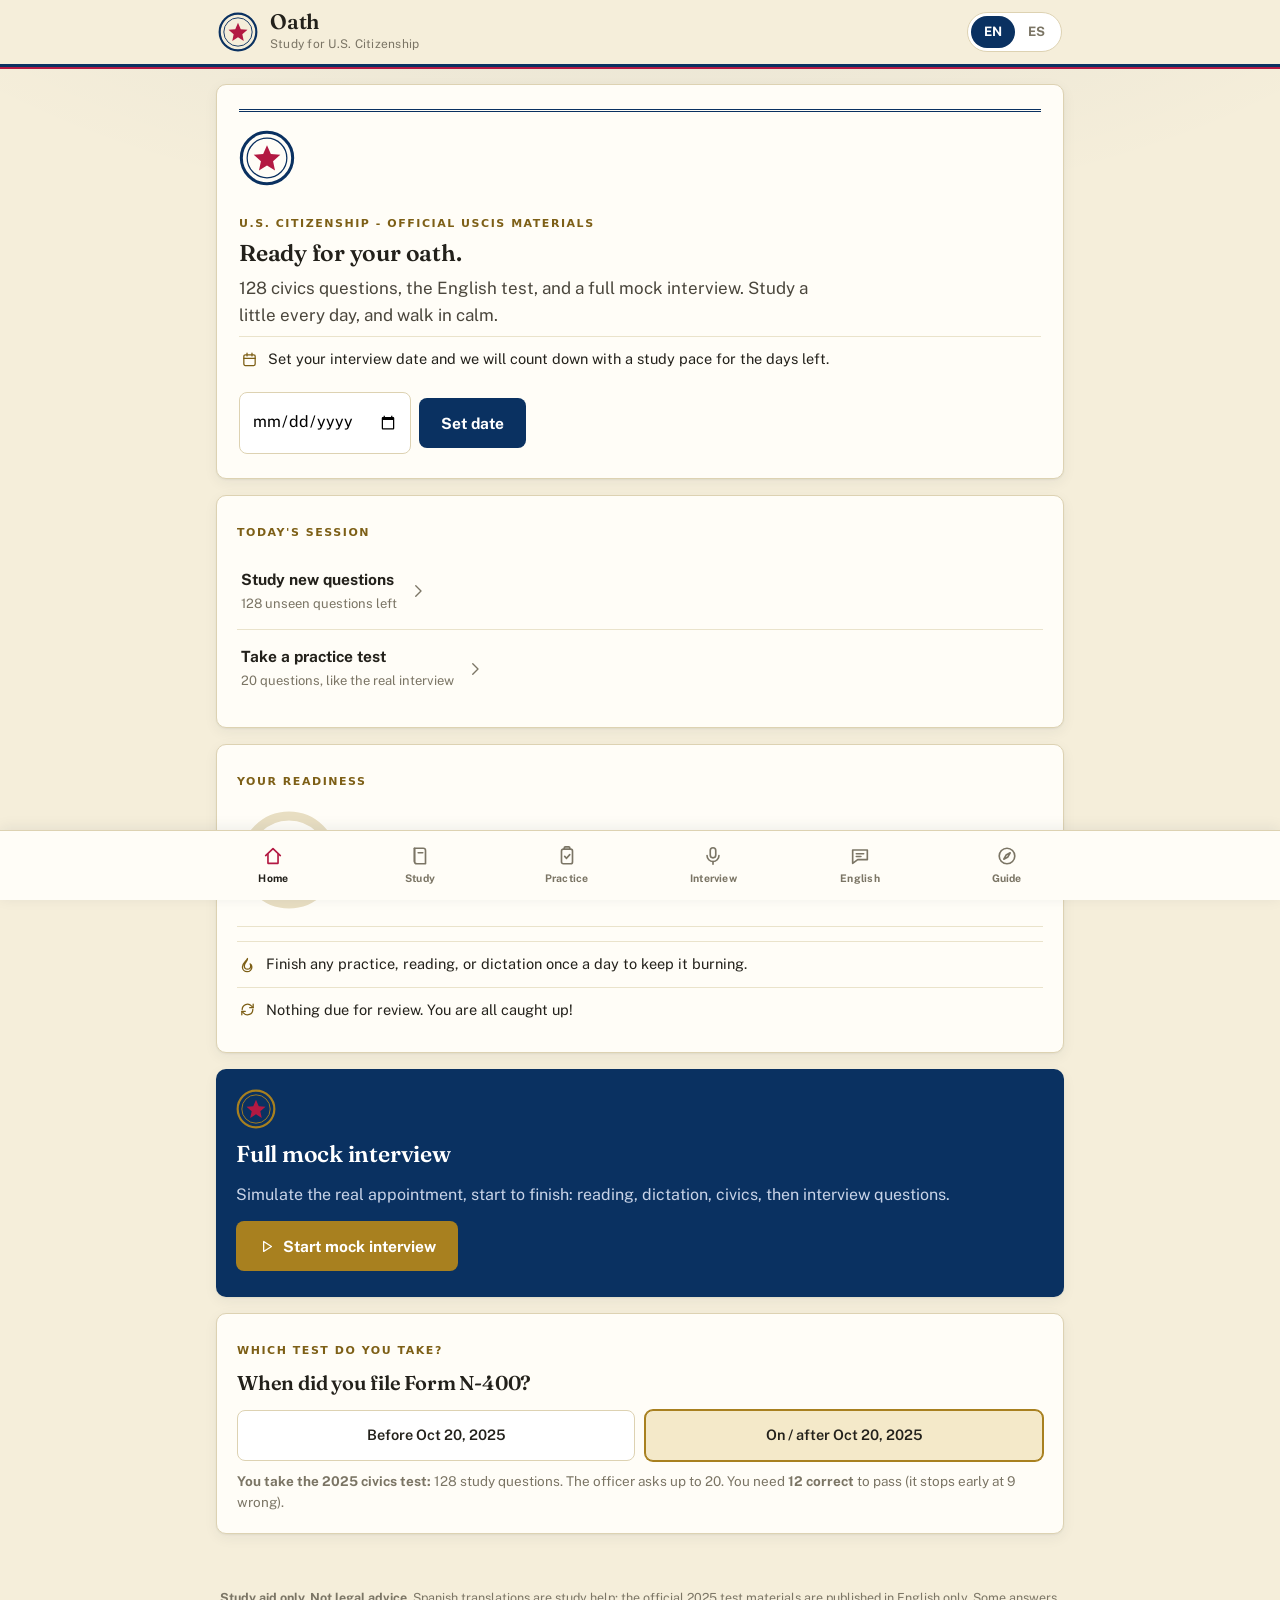
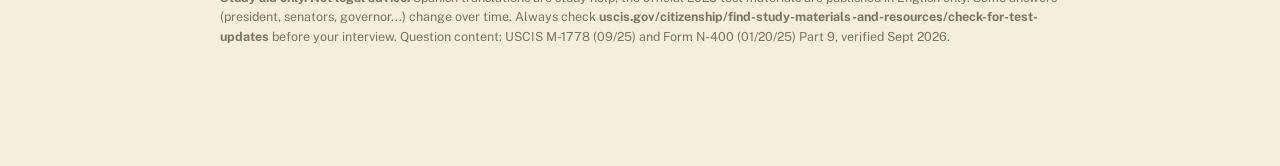
==== commit 149dea17: "Oath v42: researched civic palette (Old Glory Blue/Red PMS 282C/193C, parchment, iron-gall ink, Grea" ====
--- a/index.html
+++ b/index.html
@@ -4,211 +4,315 @@
 <meta charset="UTF-8">
 <meta name="viewport" content="width=device-width, initial-scale=1.0, viewport-fit=cover">
 <link rel="manifest" href="manifest.json">
-<meta name="theme-color" content="#1b2f4b">
+<meta name="theme-color" content="#f7f3e8">
 <link rel="icon" type="image/png" sizes="192x192" href="icon-192.png">
 <link rel="apple-touch-icon" href="apple-touch-icon.png">
 <script>if("serviceWorker" in navigator){window.addEventListener("load",function(){navigator.serviceWorker.register("sw.js").then(function(r){try{r.update()}catch(e){}}).catch(function(){})});}</script>
 <title>Oath: Study for U.S. Citizenship</title>
 <style>
+/* ============ Oath redesign — "the certificate" ============ */
+@font-face{font-family:"Fraunces";font-style:normal;font-weight:500;font-display:swap;
+  src:url("fonts/Fraunces-500.woff2") format("woff2");}
+@font-face{font-family:"Fraunces";font-style:normal;font-weight:600;font-display:swap;
+  src:url("fonts/Fraunces-600.woff2") format("woff2");}
+@font-face{font-family:"Fraunces";font-style:normal;font-weight:700;font-display:swap;
+  src:url("fonts/Fraunces-700.woff2") format("woff2");}
+@font-face{font-family:"Public Sans";font-style:normal;font-weight:400;font-display:swap;
+  src:url("fonts/PublicSans-400.woff2") format("woff2");}
+@font-face{font-family:"Public Sans";font-style:normal;font-weight:500;font-display:swap;
+  src:url("fonts/PublicSans-500.woff2") format("woff2");}
+@font-face{font-family:"Public Sans";font-style:normal;font-weight:600;font-display:swap;
+  src:url("fonts/PublicSans-600.woff2") format("woff2");}
+@font-face{font-family:"Public Sans";font-style:normal;font-weight:700;font-display:swap;
+  src:url("fonts/PublicSans-700.woff2") format("woff2");}
+@font-face{font-family:"Public Sans";font-style:normal;font-weight:800;font-display:swap;
+  src:url("fonts/PublicSans-800.woff2") format("woff2");}
 :root{
-  --navy:#1b2f4b; --navy-deep:#12233a; --cream:#faf6ec; --paper:#fffdf7;
-  --gold:#b08a2e; --gold-soft:#efe3c2; --ink:#232b36; --muted:#5f6c7e;
-  --line:#e4dabd; --red:#a83a2a; --green:#2c7a4b; --blue:#2a5f9e;
-  --radius:14px; --shadow:0 2px 10px rgba(27,47,75,.08);
-}
-*{box-sizing:border-box; -webkit-tap-highlight-color:transparent;}
+  /* researched civic palette: US flag spec (PMS 282C/193C), naturalization
+     certificate stock, iron-gall document ink, Great Seal gold */
+  --flag-blue:#0a3161; --flag-blue-deep:#071f3d; --flag-red:#b31942;
+  --paper:#f5eeda; --card:#fffdf7; --ink:#23211b; --ink-soft:#4a463c;
+  --muted:#7b7565; --line:#ddd2b2; --line-soft:#eae3cb;
+  --gold:#a8801f; --gold-deep:#7d5f16; --gold-wash:#f4e9c9;
+  --red:#b31942; --red-wash:#fae8ec; --green:#2e6b3e; --green-wash:#e6f0e6;
+  --blue:#0a3161;
+  --r-tag:4px; --r-btn:8px; --r-card:10px;
+  --shadow:0 1px 2px rgba(28,43,69,.06),0 4px 14px rgba(28,43,69,.06);
+}
+*{box-sizing:border-box;-webkit-tap-highlight-color:transparent;}
 html{scroll-behavior:smooth;}
-body{margin:0; background:var(--cream); color:var(--ink);
-  font-family:system-ui,-apple-system,"Segoe UI",Roboto,"Helvetica Neue",Arial,sans-serif;
-  font-size:16px; line-height:1.5; padding-bottom:92px;}
-h1,h2,h3,.serif{font-family:Georgia,"Times New Roman",serif;}
-header.top{position:sticky; top:0; z-index:50; background:linear-gradient(180deg,var(--navy-deep),var(--navy));
-  color:#fff; padding:14px 18px 12px; box-shadow:0 2px 8px rgba(0,0,0,.25);}
-.top-inner{max-width:860px; margin:0 auto; display:flex; align-items:center; gap:12px;}
-.emblem{width:44px; height:44px; flex:0 0 44px; border-radius:50%;
-  background:radial-gradient(circle at 35% 30%, #d9b64a, var(--gold) 70%);
-  display:flex; align-items:center; justify-content:center; font-size:24px; color:#12233a;
-  box-shadow:inset 0 0 0 2px rgba(255,255,255,.35);}
-.top h1{font-size:22px; margin:0; letter-spacing:.5px;}
-.top .sub{font-size:12.5px; color:#d8e2f0; margin:1px 0 0;}
-.lang-toggle{margin-left:auto; display:flex; background:rgba(255,255,255,.14); border-radius:999px; padding:3px;}
-.lang-toggle button{border:0; background:transparent; color:#fff; font-size:14px; font-weight:700;
-  padding:7px 14px; border-radius:999px; cursor:pointer;}
-.lang-toggle button.on{background:#fff; color:var(--navy-deep);}
-main{max-width:860px; margin:0 auto; padding:16px 14px 30px;}
-.view{display:none;} .view.on{display:block; animation:fade .25s ease;}
-@keyframes fade{from{opacity:0; transform:translateY(6px);} to{opacity:1; transform:none;}}
-.card{background:var(--paper); border:1px solid var(--line); border-radius:var(--radius);
-  box-shadow:var(--shadow); padding:16px; margin:0 0 14px;}
-.card h2{margin:0 0 8px; font-size:20px; color:var(--navy);}
-.card h3{margin:14px 0 6px; font-size:16px; color:var(--navy);}
+body{margin:0;background:var(--paper);color:var(--ink);
+  font-family:"Public Sans",system-ui,-apple-system,"Segoe UI",Roboto,Arial,sans-serif;
+  font-size:16px;line-height:1.55;padding-bottom:96px;
+  background-image:radial-gradient(1200px 500px at 50% -120px,rgba(10,49,97,.07),transparent 70%);}
+h1,h2,h3,.serif{font-family:"Fraunces",Georgia,serif;font-weight:600;letter-spacing:-.01em;}
+a{color:var(--blue);}
+/* ---------- header ---------- */
+header.top{position:sticky;top:0;z-index:50;background:rgba(245,238,218,.97);
+  backdrop-filter:blur(8px);border-bottom:0;
+  box-shadow:0 3px 0 0 var(--flag-blue),0 5px 0 0 var(--flag-red);}
+.top-inner{max-width:880px;margin:0 auto;display:flex;align-items:center;gap:12px;padding:10px 18px;}
+.seal{display:inline-block;width:40px;height:40px;flex:0 0 40px;color:var(--flag-blue);}
+.seal svg{width:100%;height:100%;display:block;}
+.brand h1{font-size:21px;margin:0;line-height:1.1;}
+.brand .sub{font-size:12px;color:var(--muted);margin:2px 0 0;letter-spacing:.02em;}
+.lang-toggle{margin-left:auto;display:flex;background:#fff;border:1px solid var(--line);
+  border-radius:999px;padding:3px;}
+.lang-toggle button{border:0;background:transparent;color:var(--muted);font:inherit;font-size:13px;
+  font-weight:700;padding:6px 13px;border-radius:999px;cursor:pointer;}
+.lang-toggle button.on{background:var(--flag-blue);color:#fff;}
+/* ---------- layout ---------- */
+main{max-width:880px;margin:0 auto;padding:20px 16px 30px;}
+.view{display:none;} .view.on{display:block;animation:fade .25s ease;}
+@keyframes fade{from{opacity:0;transform:translateY(6px);}to{opacity:1;transform:none;}}
+.eyebrow{font-size:11px;font-weight:800;letter-spacing:.14em;text-transform:uppercase;
+  color:var(--gold-deep);margin:0 0 8px;}
+.display{font-size:clamp(30px,6vw,44px);line-height:1.08;margin:0 0 10px;font-weight:600;}
+.lede{font-size:17px;color:var(--ink-soft);margin:0 0 20px;max-width:60ch;}
+/* ---------- cards ---------- */
+.card{background:var(--card);border:1px solid var(--line);border-radius:var(--r-card);
+  box-shadow:var(--shadow);padding:20px;margin:0 0 16px;}
+.card.flush{padding:0;overflow:hidden;}
+.card h2{margin:0 0 10px;font-size:23px;}
+.card h3{margin:16px 0 6px;font-size:17px;}
 .card p{margin:8px 0;}
-.filing{display:flex; gap:10px; flex-wrap:wrap; margin-top:10px;}
-.filing button{flex:1 1 200px; border:2px solid var(--line); background:#fff; border-radius:12px;
-  padding:12px; font-size:15px; font-weight:600; color:var(--navy); cursor:pointer;}
-.filing button.on{border-color:var(--gold); background:#fdf8ea; box-shadow:0 0 0 1px var(--gold);}
-.note{font-size:13.5px; color:var(--muted);}
-.warnbox{border:1px solid #d9a49a; background:#fdf0ec; border-radius:10px; padding:10px 12px;
-  font-size:14px; margin:10px 0;}
+.card .pad{padding:20px;}
+.rule{height:1px;background:var(--line-soft);margin:14px 0;border:0;}
+.note{font-size:13.5px;color:var(--muted);}
+.kicker{display:flex;align-items:center;gap:8px;}
+.kicker svg{width:18px;height:18px;color:var(--gold-deep);flex:0 0 18px;}
+/* ---------- home ---------- */
+.hero{padding:24px 22px;position:relative;overflow:hidden;}
+.hero::before{content:"";display:block;border-top:3px double var(--flag-blue);margin-bottom:18px;}
+.hero .seal{width:56px;height:56px;margin-bottom:14px;}
+.readiness{display:flex;gap:18px;align-items:center;margin:18px 0 6px;flex-wrap:wrap;}
+.ring{position:relative;width:104px;height:104px;flex:0 0 104px;}
+.ring svg{transform:rotate(-90deg);}
+.ring .pct{position:absolute;inset:0;display:flex;align-items:center;justify-content:center;
+  font-family:"Fraunces",serif;font-size:26px;font-weight:600;}
+.ringmeta{min-width:200px;flex:1;}
+.ringmeta .big{font-family:"Fraunces",serif;font-size:22px;margin:0 0 2px;}
+.session-list{list-style:none;margin:12px 0 0;padding:0;display:flex;flex-direction:column;}
+.session-list li{border-top:1px solid var(--line-soft);}
+.session-list li:first-child{border-top:0;}
+.srow{display:flex;align-items:center;gap:12px;width:100%;border:0;background:none;
+  padding:14px 4px;cursor:pointer;text-align:left;font:inherit;color:var(--ink);}
+.srow .n{margin-left:auto;font-size:13px;font-weight:700;color:var(--gold-deep);
+  background:var(--gold-wash);border-radius:999px;padding:3px 11px;white-space:nowrap;}
+.srow svg.arr{width:18px;height:18px;color:var(--muted);flex:0 0 18px;}
+.srow .t b{display:block;font-size:15.5px;}
+.srow .t span{font-size:13px;color:var(--muted);}
+.mockcard{background:var(--flag-blue);color:#f2ecdc;border:0;position:relative;overflow:hidden;}
+.mockcard h2{color:#fff;}
+.mockcard p{color:#c9d4e8;}
+.mockcard .seal{color:var(--gold);}
+.mockcard .btn.gold{margin-top:6px;}
+.countband{display:flex;align-items:baseline;gap:10px;flex-wrap:wrap;}
+.countband .cdnum{font-family:"Fraunces",serif;font-size:40px;font-weight:600;line-height:1;}
+.quietrow{display:flex;align-items:center;gap:10px;padding:11px 2px;border-top:1px solid var(--line-soft);font-size:14.5px;}
+.quietrow:first-child{border-top:0;}
+.quietrow svg{width:17px;height:17px;color:var(--gold-deep);flex:0 0 17px;}
+.quietrow .r{margin-left:auto;color:var(--muted);font-size:13px;}
+/* ---------- buttons ---------- */
+.btn{display:inline-flex;align-items:center;justify-content:center;gap:8px;border:0;
+  border-radius:var(--r-btn);padding:13px 22px;font:inherit;font-size:15.5px;font-weight:700;
+  cursor:pointer;background:var(--flag-blue);color:#fff;margin:6px 6px 6px 0;text-decoration:none;}
+.btn svg{width:17px;height:17px;}
+.btn.gold{background:var(--gold);color:#fff;}
+.btn.coral{background:var(--flag-red);color:#fff;}
+.btn.ghost{background:#fff;color:var(--ink);border:1.5px solid var(--line);}
+.btn.big{width:100%;font-size:16.5px;padding:15px;margin:6px 0;flex-direction:column;gap:3px;}
+.btn.big .trow{display:inline-flex;align-items:center;gap:8px;}
+.warnbox svg{width:19px;height:19px;vertical-align:-4px;}
+.tag svg{width:12px;height:12px;vertical-align:-1px;}
+.fb-ok svg,.fb-bad svg{width:22px;height:22px;vertical-align:-4px;}
+.chk .box svg{width:13px;height:13px;}
+.btn:active{transform:scale(.97);}
+.btn .sub2{display:block;font-weight:400;font-size:13px;opacity:.85;}
+/* ---------- study ---------- */
+.search{width:100%;font:inherit;font-size:16px;padding:12px 16px;border-radius:var(--r-btn);
+  border:1px solid var(--line);background:#fff;margin:0 0 12px;color:var(--ink);}
+.search:focus{outline:none;border-color:var(--flag-blue);box-shadow:0 0 0 3px rgba(10,49,97,.18);}
+.chips{display:flex;gap:8px;overflow-x:auto;padding:8px 2px 10px;-webkit-overflow-scrolling:touch;
+  position:sticky;top:64px;z-index:20;background:var(--paper);border-bottom:1px solid var(--line-soft);}
+.chips::-webkit-scrollbar{display:none;}
+.chip{flex:0 0 auto;border:1px solid var(--line);background:#fff;border-radius:999px;
+  padding:8px 15px;font:inherit;font-size:13.5px;font-weight:600;color:var(--ink-soft);
+  cursor:pointer;white-space:nowrap;}
+.chip.on{background:var(--flag-blue);color:#fff;border-color:var(--flag-blue);}
+.catgrid{display:grid;grid-template-columns:1fr 1fr;gap:10px;margin:0 0 16px;}
+@media(max-width:560px){.catgrid{grid-template-columns:1fr;}}
+.catcard{background:var(--card);border:1px solid var(--line);border-radius:var(--r-card);
+  padding:14px 16px;cursor:pointer;box-shadow:var(--shadow);text-align:left;font:inherit;
+  color:var(--ink);width:100%;}
+.catcard b{display:block;font-family:"Fraunces",serif;font-size:16.5px;font-weight:600;margin-bottom:2px;}
+.catcard .cmeta{display:flex;justify-content:space-between;font-size:12.5px;color:var(--muted);margin-bottom:8px;}
+.meter{height:6px;border-radius:3px;background:#e9e1c8;overflow:hidden;}
+.meter div{height:100%;border-radius:3px;background:var(--gold);}
+.qcard{background:var(--card);border:1px solid var(--line);border-radius:var(--r-card);
+  box-shadow:var(--shadow);margin:0 0 10px;overflow:hidden;}
+.qhead{display:flex;align-items:flex-start;gap:12px;padding:15px 16px 13px;cursor:pointer;}
+.qnum{flex:0 0 auto;width:32px;height:32px;border-radius:50%;border:1.5px solid var(--gold);
+  color:var(--gold-deep);display:flex;align-items:center;justify-content:center;
+  font-weight:700;font-size:13.5px;background:var(--gold-wash);}
+.qnum.star{background:var(--gold);border-color:var(--gold);color:#fff;}
+.qtext{font-family:"Fraunces",serif;font-size:17.5px;font-weight:500;line-height:1.4;flex:1;}
+.qmeta{display:flex;gap:6px;align-items:center;margin-top:7px;flex-wrap:wrap;}
+.tag{font-size:11px;font-weight:700;padding:3px 9px;border-radius:var(--r-tag);letter-spacing:.04em;}
+.tag.cat{background:#e3e8f2;color:var(--ink-soft);}
+.tag.star65{background:var(--gold-wash);color:var(--gold-deep);}
+.tag.varies{background:var(--red-wash);color:var(--red);}
+.qactions{display:flex;gap:8px;padding:0 16px 8px;}
+.iconbtn{display:inline-flex;align-items:center;gap:7px;border:1px solid var(--line);
+  background:#fff;border-radius:var(--r-btn);padding:8px 13px;font:inherit;font-size:13.5px;
+  cursor:pointer;color:var(--ink-soft);font-weight:600;}
+.iconbtn svg{width:15px;height:15px;}
+.iconbtn:active{transform:scale(.96);}
+.iconbtn.known-on{background:var(--green-wash);border-color:var(--green);color:var(--green);}
+.qbody{display:none;border-top:1px dashed var(--line);padding:14px 16px 16px;background:var(--card);}
+.qcard.open .qbody{display:block;}
+.qbody ul{margin:8px 0 4px;padding-left:20px;}
+.qbody li{margin:5px 0;font-size:15.5px;}
+.alabel{font-size:11px;font-weight:800;color:var(--muted);text-transform:uppercase;letter-spacing:.09em;}
+.warnbox{border:1px solid #e3a7b6;background:var(--red-wash);border-radius:var(--r-btn);
+  padding:12px 14px;font-size:14.5px;margin:10px 0;}
 .warnbox b{color:var(--red);}
-.goldbox{border:1px solid var(--gold-soft); background:#fdf8ea; border-radius:10px; padding:10px 12px; font-size:14px; margin:10px 0;}
-a{color:var(--blue);}
-.chips{display:flex; gap:8px; overflow-x:auto; padding:4px 2px 10px; -webkit-overflow-scrolling:touch;}
-.chips::-webkit-scrollbar{display:none;}
-.chip{flex:0 0 auto; border:1px solid var(--line); background:#fff; border-radius:999px;
-  padding:8px 14px; font-size:14px; font-weight:600; color:var(--navy); cursor:pointer; white-space:nowrap;}
-.chip.on{background:var(--navy); color:#fff; border-color:var(--navy);}
-.search{width:100%; font:inherit; font-size:16px; padding:12px 16px; border-radius:14px;
-  border:1px solid var(--line); background:#fff; margin:0 0 12px; color:var(--ink); box-sizing:border-box;}
-.search:focus{outline:none; border-color:var(--gold); box-shadow:0 0 0 3px rgba(184,134,11,.18);}
-.focuslist{list-style:none; margin:8px 0 0; padding:0; display:flex; flex-direction:column; gap:12px;}
-.frow{display:flex; justify-content:space-between; gap:8px; align-items:baseline; font-weight:600;}
-.fbar{height:8px; border-radius:4px; background:#e8e0cd; margin-top:4px; overflow:hidden;}
-.fbar div{height:100%; border-radius:4px; background:linear-gradient(90deg,#e0643a,#f2b134);}
-.histlist{list-style:none; margin:0; padding:0;}
-.histlist li{padding:8px 2px; border-bottom:1px solid var(--line); font-size:16px;}
+.goldbox{border:1px solid var(--line);background:var(--gold-wash);border-radius:var(--r-btn);
+  padding:12px 14px;font-size:14.5px;margin:10px 0;}
+/* ---------- practice desk ---------- */
+.desk{background:var(--card);border:1px solid var(--line);border-radius:var(--r-card);
+  box-shadow:var(--shadow);padding:22px;margin:0 0 16px;}
+.desk .qcount{display:flex;justify-content:space-between;align-items:center;font-size:13px;
+  color:var(--muted);font-weight:600;}
+.desk .bigq{font-family:"Fraunces",serif;font-size:24px;font-weight:500;line-height:1.4;margin:14px 0 16px;}
+.thinrule{height:3px;background:#e9e1c8;border-radius:2px;overflow:hidden;margin:10px 0;}
+.thinrule div{height:100%;background:var(--gold);border-radius:2px;transition:width .3s;}
+.ynrow{display:grid;grid-template-columns:1fr 1fr;gap:12px;margin-top:16px;}
+.fb-ok{font-family:"Fraunces",serif;font-size:22px;font-weight:600;color:var(--green);margin:12px 0;}
+.fb-bad{font-family:"Fraunces",serif;font-size:22px;font-weight:600;color:var(--red);margin:12px 0;}
+.docket{display:flex;align-items:center;gap:10px;background:var(--flag-blue);color:#f2ecdc;
+  border-radius:var(--r-btn);padding:10px 14px;margin-bottom:16px;font-size:13px;font-weight:700;
+  letter-spacing:.06em;text-transform:uppercase;}
+.docket svg{width:16px;height:16px;color:var(--gold);}
+.scorebar{display:flex;gap:10px;margin:14px 0;flex-wrap:wrap;}
+.scorepill{flex:1 1 110px;background:#fff;border:1px solid var(--line);border-radius:var(--r-btn);
+  padding:12px;text-align:center;}
+.scorepill b{display:block;font-family:"Fraunces",serif;font-size:28px;font-weight:600;}
+.scorepill.ok b{color:var(--green);} .scorepill.bad b{color:var(--red);}
+.scorepill span{font-size:12.5px;color:var(--muted);}
+.result{font-family:"Fraunces",serif;font-size:30px;font-weight:600;text-align:center;margin:10px 0;}
+.result.pass{color:var(--green);} .result.fail{color:var(--red);}
+.starscreen{text-align:center;padding:34px 22px;}
+.starscreen .seal{width:72px;height:72px;margin:0 auto 14px;}
+.mockrows{max-width:360px;margin:16px auto;text-align:left;}
+.mockrow{display:flex;gap:10px;align-items:center;padding:9px 4px;border-bottom:1px dashed var(--line);}
+.mockrow svg{width:17px;height:17px;flex:0 0 17px;}
+.mockrow.ok svg{color:var(--green);} .mockrow.bad svg{color:var(--red);}
+.mockrow b{margin-left:auto;font-variant-numeric:tabular-nums;}
+.missed{border-left:3px solid var(--red);padding:10px 14px;margin:0 0 10px;background:#fff;
+  border-radius:0 var(--r-btn) var(--r-btn) 0;}
+.missed .mq{font-weight:700;font-size:14.5px;}
+.missed .ma{color:var(--muted);font-size:13.5px;}
+.dot{display:inline-block;width:9px;height:9px;border-radius:50%;margin-right:6px;}
+.dot.g{background:var(--green);} .dot.r{background:var(--red);}
+.histlist{list-style:none;margin:0;padding:0;}
+.histlist li{padding:10px 2px;border-bottom:1px solid var(--line-soft);font-size:15px;}
 .histlist li:last-child{border-bottom:0;}
-.qcard{background:var(--paper); border:1px solid var(--line); border-radius:var(--radius);
-  box-shadow:var(--shadow); margin:0 0 12px; overflow:hidden;}
-.qhead{display:flex; align-items:flex-start; gap:10px; padding:14px 14px 12px; cursor:pointer;}
-.qnum{flex:0 0 auto; width:34px; height:34px; border-radius:50%; background:var(--navy); color:#fff;
-  display:flex; align-items:center; justify-content:center; font-weight:700; font-size:14px;}
-.qnum.star{background:var(--gold); color:#12233a;}
-.qtext{font-size:17px; font-weight:600; color:var(--ink); flex:1;}
-.qmeta{display:flex; gap:6px; align-items:center; margin-top:6px; flex-wrap:wrap;}
-.tag{font-size:11.5px; font-weight:700; padding:3px 9px; border-radius:999px; letter-spacing:.3px;}
-.tag.cat{background:#e9eef5; color:var(--navy);}
-.tag.star65{background:var(--gold-soft); color:#7a5f16;}
-.tag.varies{background:#fbe3dc; color:var(--red);}
-.tag.exp-no{background:#e2f2e2; color:#2c7a2c;}
-.tag.exp-yes{background:#e0ecf9; color:#1f5fa8;}
-.tag.exp-varies{background:#fbe3dc; color:var(--red);}
-.bigq{font-size:21px; font-weight:700; line-height:1.4; margin:10px 0 14px;}
-.ynrow{display:grid; grid-template-columns:1fr 1fr; gap:12px; margin-top:14px;}
-.fb-ok{font-size:20px; font-weight:800; color:#2c7a2c; margin:10px 0;}
-.fb-bad{font-size:20px; font-weight:800; color:var(--red); margin:10px 0;}
-/* Visually hidden but exposed to assistive tech: hosts the single persistent
-   live region that announces result verdicts (innerHTML swaps are silent). */
-.sr-only{position:absolute; width:1px; height:1px; margin:-1px; padding:0;
-  overflow:hidden; clip:rect(0,0,0,0); white-space:nowrap; border:0;}
-.dictin{width:100%; box-sizing:border-box; border:2px solid var(--line); border-radius:12px;
-  padding:12px 14px; font-size:18px; font-family:inherit; margin:12px 0; resize:vertical;}
-.dictin:focus{outline:none; border-color:var(--navy);}
-.bigbtn{font-size:17px; padding:12px 20px;}
-.dwords{font-size:19px; line-height:2;}
-.dw{padding:3px 8px; border-radius:8px; margin:2px; display:inline-block;}
-.dw.ok{background:#e2f2e2; color:#2c7a2c; font-weight:700;}
-.dw.bad{background:#fbe3dc; color:var(--red); font-weight:700; text-decoration:underline wavy;}
-.qactions{display:flex; gap:8px; padding:0 14px 6px;}
-.iconbtn{border:1px solid var(--line); background:#fff; border-radius:10px; padding:8px 12px;
-  font-size:14px; cursor:pointer; color:var(--navy); font-weight:600;}
-.iconbtn:active{transform:scale(.96);}
-.iconbtn.known-on{background:#e6f2ea; border-color:var(--green); color:var(--green);}
-.qbody{display:none; border-top:1px dashed var(--line); padding:12px 14px 14px; background:#fffdf4;}
-.qcard.open .qbody{display:block;}
-.qbody ul{margin:6px 0 4px; padding-left:20px;}
-.qbody li{margin:5px 0; font-size:15.5px;}
-.qbody .alabel{font-size:12.5px; font-weight:700; color:var(--muted); text-transform:uppercase; letter-spacing:.6px;}
-nav.tabs{position:fixed; left:0; right:0; bottom:0; z-index:50; background:var(--paper);
-  border-top:1px solid var(--line); box-shadow:0 -2px 12px rgba(27,47,75,.1);
+.focuslist{list-style:none;margin:10px 0 0;padding:0;display:flex;flex-direction:column;gap:14px;}
+.frow{display:flex;justify-content:space-between;gap:8px;align-items:baseline;font-weight:600;font-size:14.5px;}
+.fbar{height:6px;border-radius:3px;background:#e9e1c8;margin-top:6px;overflow:hidden;}
+.fbar div{height:100%;border-radius:3px;background:var(--gold);}
+/* ---------- english ---------- */
+.vocabchips{display:flex;flex-wrap:wrap;gap:8px;margin:10px 0;}
+.vchip{border:1px solid var(--line);background:#fff;border-radius:var(--r-btn);padding:9px 14px;
+  font:inherit;font-size:15px;cursor:pointer;font-weight:600;color:var(--ink);}
+.vchip:active{background:var(--gold-wash);}
+.dictin{width:100%;border:1.5px solid var(--line);border-radius:var(--r-btn);
+  padding:13px 15px;font:inherit;font-size:18px;margin:14px 0;resize:vertical;background:#fff;}
+.dictin:focus{outline:none;border-color:var(--flag-blue);box-shadow:0 0 0 3px rgba(10,49,97,.18);}
+.dwords{font-size:19px;line-height:2.1;}
+.dw{padding:2px 7px;border-radius:6px;margin:2px;display:inline-block;}
+.dw.ok{background:var(--green-wash);color:var(--green);font-weight:700;}
+.dw.bad{background:var(--red-wash);color:var(--red);font-weight:700;text-decoration:underline wavy;}
+/* ---------- process / guide ---------- */
+ol.steps{margin:10px 0;padding:0;list-style:none;counter-reset:st;}
+ol.steps li{counter-increment:st;position:relative;padding:14px 14px 14px 56px;margin:0 0 10px;
+  background:var(--card);border:1px solid var(--line);border-radius:var(--r-card);}
+ol.steps li::before{content:counter(st);position:absolute;left:14px;top:14px;width:30px;height:30px;
+  border-radius:50%;background:var(--ink);color:#fff;font-weight:700;
+  display:flex;align-items:center;justify-content:center;font-size:14px;}
+ol.steps li b{display:block;margin-bottom:2px;font-size:15.5px;}
+table.fees{width:100%;border-collapse:collapse;margin:10px 0;font-size:14.5px;}
+table.fees td,table.fees th{border:1px solid var(--line);padding:10px 12px;text-align:left;}
+table.fees th{background:var(--gold-wash);color:var(--ink);}
+.exgrid{display:grid;grid-template-columns:1fr 1fr;gap:10px;}
+@media(max-width:560px){.exgrid{grid-template-columns:1fr;}}
+.excard{background:var(--card);border:1px solid var(--line);border-radius:var(--r-card);padding:14px;}
+.excard b{display:block;margin-bottom:4px;font-size:15px;}
+.excard p{margin:4px 0;font-size:13.5px;color:var(--muted);}
+.packlist{display:flex;flex-direction:column;gap:8px;margin:0 0 14px;}
+.packrow{display:flex;gap:11px;align-items:flex-start;padding:11px 13px;border:1px solid var(--line);
+  border-radius:var(--r-btn);cursor:pointer;font-size:14.5px;background:#fff;}
+.packrow.done{background:var(--green-wash);border-color:#b3d0b6;}
+.packrow.done span{text-decoration:line-through;color:#5c735f;}
+.packchk{width:20px;height:20px;margin:1px 0 0;accent-color:var(--green);flex:0 0 auto;}
+.reslist{list-style:none;margin:0;padding:0;}
+.reslist li{margin:0 0 10px;background:var(--card);border:1px solid var(--line);
+  border-radius:var(--r-card);padding:14px 16px;}
+.reslist a{font-weight:700;font-size:15.5px;text-decoration:none;display:inline-flex;
+  align-items:center;gap:6px;}
+.reslist a svg{width:14px;height:14px;}
+.reslist a:hover{text-decoration:underline;}
+.reslist p{margin:5px 0 0;font-size:13.5px;color:var(--muted);}
+footer.disc{max-width:880px;margin:0 auto;padding:8px 20px 24px;font-size:12.5px;color:var(--muted);}
+.sr-only{position:absolute;width:1px;height:1px;margin:-1px;padding:0;overflow:hidden;
+  clip:rect(0,0,0,0);white-space:nowrap;border:0;}
+.chk{display:flex;gap:11px;align-items:flex-start;padding:10px 12px;border:1px solid var(--line);
+  border-radius:var(--r-btn);margin:8px 0;cursor:pointer;background:#fff;font-size:14.5px;}
+.chk input{position:absolute;opacity:0;pointer-events:none;}
+.chk .box{flex:0 0 22px;height:22px;border:2px solid var(--gold);border-radius:6px;
+  display:flex;align-items:center;justify-content:center;color:#fff;font-size:14px;font-weight:800;margin-top:1px;}
+.chk.done .box{background:var(--green);border-color:var(--green);}
+.chk.done span:last-child{color:#8b867a;text-decoration:line-through;}
+.chk em{color:var(--gold-deep);font-style:normal;font-size:12px;}
+.chkh{margin:16px 0 4px;font-size:15px;}
+.chkbar{height:8px;background:#e9e1c8;border-radius:999px;overflow:hidden;margin:10px 0 4px;}
+.chkfill{height:100%;background:var(--green);border-radius:999px;transition:width .3s;}
+.pill-row{display:flex;gap:8px;flex-wrap:wrap;margin:10px 0;}
+select,input[type=text]{font:inherit;font-size:16px;padding:10px 12px;border:1px solid var(--line);
+  border-radius:var(--r-btn);background:#fff;width:100%;}
+.filing{display:flex;gap:10px;flex-wrap:wrap;margin-top:12px;}
+.filing button{flex:1 1 200px;border:1.5px solid var(--line);background:#fff;
+  border-radius:var(--r-btn);padding:13px;font:inherit;font-size:14.5px;font-weight:600;
+  color:var(--ink);cursor:pointer;}
+.filing button.on{border-color:var(--gold);background:var(--gold-wash);
+  box-shadow:0 0 0 1px var(--gold);}
+/* ---------- tabs ---------- */
+nav.tabs{position:fixed;left:0;right:0;bottom:0;z-index:50;background:var(--card);
+  border-top:1px solid var(--line);box-shadow:0 -2px 14px rgba(28,43,69,.08);
   padding:6px 4px calc(8px + env(safe-area-inset-bottom));}
-.tabs-inner{max-width:860px; margin:0 auto; display:flex;}
-.tab{flex:1; border:0; background:none; cursor:pointer; padding:8px 2px 6px; color:var(--muted);
-  font-size:11px; font-weight:700; display:flex; flex-direction:column; align-items:center; gap:2px;}
-.tab .ti{font-size:21px;}
-.tab.on{color:var(--navy);}
-.tab.on .ti{transform:scale(1.12);}
-.btn{display:inline-block; border:0; border-radius:12px; padding:13px 22px; font-size:16px; font-weight:700;
-  cursor:pointer; background:var(--navy); color:#fff; margin:6px 6px 6px 0;}
-.btn.gold{background:var(--gold); color:#12233a;}
-.btn.coral{background:#ad5a3d; color:#fff;}
+.tabs-inner{max-width:880px;margin:0 auto;display:flex;}
+.tab{flex:1;border:0;background:none;cursor:pointer;padding:8px 2px 6px;color:var(--muted);
+  font:inherit;font-size:10.5px;font-weight:700;display:flex;flex-direction:column;
+  align-items:center;gap:3px;letter-spacing:.02em;}
+.tab svg{width:22px;height:22px;}
+.tab.on{color:var(--ink);}
+.tab.on svg{color:var(--flag-red);}
 .center{text-align:center;}
-.starscreen{text-align:center;}
-.starscreen .big{font-size:54px; line-height:1.2;}
-.mockbanner{text-align:center;font-weight:800;background:var(--gold-soft);border:2px solid var(--gold);border-radius:12px;padding:8px 10px;margin-bottom:12px;color:#5b4413;}
-.mockrows{max-width:340px;margin:14px auto;text-align:left;}
-.mockrow{display:flex;gap:10px;align-items:center;padding:7px 4px;border-bottom:1px dashed var(--line);}
-.mockrow.ok{color:#1d6b2a;} .mockrow.bad{color:#a33327;}
-.mockrow span:first-child{font-size:20px;} .mockrow b{margin-left:auto;}
-.btn.ghost{background:#fff; color:var(--navy); border:2px solid var(--line);}
-.btn:active{transform:scale(.97);}
-.btn.big{width:100%; font-size:17px; padding:15px;}
-.progress{height:10px; background:#e8e2cf; border-radius:999px; overflow:hidden; margin:10px 0;}
-.progress > div{height:100%; background:linear-gradient(90deg,var(--gold),#d9b64a); border-radius:999px; transition:width .3s;}
-.scorebar{display:flex; gap:10px; margin:12px 0; flex-wrap:wrap;}
-.scorepill{flex:1 1 120px; background:#fff; border:1px solid var(--line); border-radius:10px; padding:10px; text-align:center;}
-.scorepill b{display:block; font-size:24px;}
-.scorepill.ok b{color:var(--green);} .scorepill.bad b{color:var(--red);}
-.scorepill span{font-size:12.5px; color:var(--muted);}
-.result{font-size:26px; font-weight:800; text-align:center; margin:8px 0;}
-.result.pass{color:var(--green);} .result.fail{color:var(--red);}
-.vocabchips{display:flex; flex-wrap:wrap; gap:8px; margin:8px 0;}
-.vchip{border:1px solid var(--line); background:#fff; border-radius:10px; padding:9px 13px;
-  font-size:15px; cursor:pointer; font-weight:600; color:var(--navy);}
-.vchip:active{background:var(--gold-soft);}
-ol.steps{margin:8px 0; padding:0; list-style:none; counter-reset:st;}
-ol.steps li{counter-increment:st; position:relative; padding:12px 12px 12px 52px; margin:0 0 10px;
-  background:var(--paper); border:1px solid var(--line); border-radius:12px;}
-ol.steps li::before{content:counter(st); position:absolute; left:12px; top:12px; width:30px; height:30px;
-  border-radius:50%; background:var(--navy); color:#fff; font-weight:700; display:flex; align-items:center; justify-content:center; font-size:15px;}
-ol.steps li b{display:block; color:var(--navy); margin-bottom:2px;}
-table.fees{width:100%; border-collapse:collapse; margin:8px 0; font-size:15px;}
-table.fees td, table.fees th{border:1px solid var(--line); padding:10px; text-align:left;}
-table.fees th{background:#f3ecda; color:var(--navy);}
-.streakcard{display:flex; align-items:center; gap:12px;}
-.streakline{font-size:22px; font-weight:800; white-space:nowrap;}
-.cdnum{font-size:34px; font-weight:800; margin:6px 0;}
-.cdrow{display:flex; gap:8px; align-items:center; flex-wrap:wrap; margin-top:8px;}
-.cdinput{font:inherit; padding:10px 12px; border:1px solid #d8cdb8; border-radius:12px; background:#fff;}
-.packlist{display:flex; flex-direction:column; gap:6px; margin:0 0 14px;}
-.packrow{display:flex; gap:10px; align-items:flex-start; padding:10px 12px; border:1px solid #e5ddcf; border-radius:12px; cursor:pointer; font-size:15px;}
-.packrow.done{background:#f0f7ee; border-color:#9cc184;}
-.packrow.done span{text-decoration:line-through; color:#6b7f63;}
-.packchk{width:20px; height:20px; margin:1px 0 0; accent-color:#2e7d32; flex:0 0 auto;}
-.exgrid{display:grid; grid-template-columns:1fr 1fr; gap:10px;}
-@media(max-width:560px){.exgrid{grid-template-columns:1fr;}}
-.excard{background:var(--paper); border:1px solid var(--line); border-radius:12px; padding:12px;}
-.excard b{color:var(--navy); display:block; margin-bottom:4px; font-size:15px;}
-.excard p{margin:4px 0; font-size:13.5px; color:var(--muted);}
-.reslist{list-style:none; margin:0; padding:0;}
-.reslist li{margin:0 0 10px; background:var(--paper); border:1px solid var(--line); border-radius:12px; padding:12px 14px;}
-.reslist a{font-weight:700; font-size:15.5px; text-decoration:none;}
-.reslist a:hover{text-decoration:underline;}
-.reslist p{margin:4px 0 0; font-size:13.5px; color:var(--muted);}
-footer.disc{max-width:860px; margin:0 auto; padding:6px 18px 20px; font-size:12.5px; color:var(--muted);}
-.sr{position:absolute; width:1px; height:1px; overflow:hidden; clip:rect(0 0 0 0);}
-.pill-row{display:flex; gap:8px; flex-wrap:wrap; margin:10px 0;}
-select,input[type=text]{font-size:16px; padding:10px 12px; border:1px solid var(--line); border-radius:10px; background:#fff; width:100%;}
-.missed{border-left:4px solid var(--red); padding:10px 12px; margin:0 0 10px; background:#fff; border-radius:0 10px 10px 0;}
-.missed .mq{font-weight:700;}
-.missed .ma{color:var(--muted); font-size:14px;}
-@media(min-width:700px){
-  .top h1{font-size:26px;}
-  .qtext{font-size:18px;}
-}
-.chk{display:flex; gap:10px; align-items:flex-start; padding:9px 10px; border:1px solid var(--line); border-radius:10px; margin:8px 0; cursor:pointer; background:#fff;}
-.chk input{position:absolute; opacity:0; pointer-events:none;}
-.chk .box{flex:0 0 22px; height:22px; border:2px solid #c9a227; border-radius:7px; display:flex; align-items:center; justify-content:center; color:#fff; font-size:14px; font-weight:800; margin-top:1px;}
-.chk.done .box{background:#2e7d32; border-color:#2e7d32;}
-.chk.done span:last-child{color:#6b7280; text-decoration:line-through;}
-.chk em{color:#8a6d25; font-style:normal; font-size:12px;}
-.chkh{margin:14px 0 4px; font-size:15px;}
-.chkbar{height:10px; background:#eee; border-radius:999px; overflow:hidden; margin:10px 0 4px;}
-.chkfill{height:100%; background:linear-gradient(90deg,#c9a227,#2e7d32); border-radius:999px; transition:width .3s;}
-@media (prefers-reduced-motion: reduce){
+@media(min-width:700px){.display{font-size:46px;}}
+@media (prefers-reduced-motion:reduce){
   html{scroll-behavior:auto;}
   .view.on{animation:none;}
-  .progress > div, .chkfill{transition:none;}
-  .btn:active, .iconbtn:active{transform:none;}
-  .tab.on .ti{transform:none;}
+  .thinrule div,.meter div,.chkfill{transition:none;}
+  .btn:active,.iconbtn:active{transform:none;}
 }
 </style>
 </head>
 <body>
 <header class="top">
   <div class="top-inner">
-    <div class="emblem" aria-hidden="true">★</div>
-    <div><h1>Oath</h1><p class="sub" id="appSub">Study for U.S. Citizenship</p></div>
+    <span class="seal" id="sealHead" aria-hidden="true"></span>
+    <div class="brand"><h1>Oath</h1><p class="sub" id="appSub">Study for U.S. Citizenship</p></div>
     <div class="lang-toggle" role="group" aria-label="Language / Idioma">
       <button id="langEn" class="on">EN</button><button id="langEs">ES</button>
     </div>
@@ -216,12 +320,12 @@
 </header>
 <main>
   <div id="sr-live" class="sr-only" role="status" aria-live="polite"></div>
-  <section class="view on" id="v-study"></section>
+  <section class="view on" id="v-home"></section>
+  <section class="view" id="v-study"></section>
   <section class="view" id="v-practice"></section>
   <section class="view" id="v-interview"></section>
   <section class="view" id="v-english"></section>
-  <section class="view" id="v-process"></section>
-  <section class="view" id="v-resources"></section>
+  <section class="view" id="v-guide"></section>
 </main>
 <nav class="tabs"><div class="tabs-inner" id="tabs"></div></nav>
 <footer class="disc" id="disclaimer"></footer>
@@ -237,108 +341,158 @@
 <script>const N400 = {"source":"Form N-400, Application for Naturalization, Edition 01/20/25, Part 9. Additional Information About You (in the current edition the yes/no questions are Part 9; Part 12 is now the interpreter section). PDF: https://www.uscis.gov/sites/default/files/document/forms/n-400.pdf (verified 2026-09-14). English questions extracted verbatim. Spanish translations are unofficial study aids produced by the app team, not USCIS translations.","edition":"01/20/25","part":"Part 9. Additional Information About You","questions":[{"item":"1","en":"Have you EVER claimed to be a U.S. citizen (in writing or any other way)?","es":"¿Alguna vez ha afirmado ser ciudadano estadounidense (por escrito o de cualquier otra forma)?","meaning_en":"The officer wants to know if you ever said you were a U.S. citizen when you were not. This includes on job forms or government papers.","meaning_es":"El oficial quiere saber si alguna vez dijo que era ciudadano estadounidense sin serlo. Incluye formularios de trabajo o documentos del gobierno.","expected":"no"},{"item":"2","en":"Have you EVER registered to vote or voted in any Federal, state, or local election in the United States? If you lawfully voted only in a local election where aliens are eligible to vote, you may answer “No.”","es":"¿Alguna vez se ha registrado para votar o ha votado en alguna elección federal, estatal o local en los Estados Unidos? Si votó legalmente solo en una elección local donde los extranjeros pueden votar, puede responder «No».","meaning_en":"Only U.S. citizens may vote in federal and most elections. Registering or voting as a non-citizen is a serious violation.","meaning_es":"Solo los ciudadanos estadounidenses pueden votar en elecciones federales y en la mayoría de las elecciones. Registrarse o votar sin ser ciudadano es una violación grave.","expected":"no"},{"item":"3","en":"Do you currently owe any overdue Federal, state, or local taxes in the United States?","es":"¿Actualmente debe impuestos federales, estatales o locales vencidos en los Estados Unidos?","meaning_en":"You must have filed your taxes and not owe overdue taxes. If you owe, you need an official payment plan with the IRS or tax office.","meaning_es":"Debe haber presentado sus impuestos y no debe tener impuestos vencidos. Si debe, necesita un plan de pago oficial con el IRS o la oficina de impuestos.","expected":"no"},{"item":"4","en":"Since you became a lawful permanent resident, have you called yourself a “nonresident alien” on a Federal, state, or local tax return or decided not to file a tax return because you considered yourself to be a nonresident?","es":"Desde que se convirtió en residente permanente legal, ¿se ha llamado a sí mismo «extranjero no residente» en una declaración de impuestos federal, estatal o local, o decidió no presentar una declaración porque se consideraba no residente?","meaning_en":"As a green card holder you are a U.S. tax resident. Claiming nonresident status on taxes contradicts your permanent resident status.","meaning_es":"Como titular de la tarjeta verde, usted es residente fiscal de EE. UU. Declararse no residente en los impuestos contradice su estatus de residente permanente.","expected":"no"},{"item":"5.a","en":"Have you EVER been a member of, involved in, or in any way associated with any Communist or totalitarian party anywhere in the world?","es":"¿Alguna vez ha sido miembro, ha participado o ha estado asociado de alguna manera con algún partido comunista o totalitario en cualquier parte del mundo?","meaning_en":"The officer asks about membership or support of communist or totalitarian parties, anywhere in the world, at any time.","meaning_es":"El oficial pregunta sobre membresía o apoyo a partidos comunistas o totalitarios, en cualquier parte del mundo y en cualquier momento.","expected":"no"},{"item":"5.b","en":"Have you EVER advocated (supported and promoted) any of the following, or been a member of, involved in, or in any way associated with any group anywhere in the world that advocated any of the following: Opposition to all organized government; World communism; The establishment in the United States of a totalitarian dictatorship; The overthrow by force or violence or other unconstitutional means of the Government of the United States or all forms of law; The unlawful assaulting or killing of any officer or officers of the Government of the United States or of any other organized government because of their official character; The unlawful damage, injury, or destruction of property; or Sabotage?","es":"¿Alguna vez ha defendido (apoyado y promovido) alguna de las siguientes ideas, o ha sido miembro, ha participado o ha estado asociado con algún grupo en cualquier parte del mundo que defendiera alguna de las siguientes ideas: oposición a todo gobierno organizado; comunismo mundial; el establecimiento en los Estados Unidos de una dictadura totalitaria; el derrocamiento por la fuerza o la violencia u otros medios inconstitucionales del Gobierno de los Estados Unidos o de toda forma de ley; el asalto o asesinato ilegal de cualquier oficial u oficiales del Gobierno de los Estados Unidos o de cualquier otro gobierno organizado por su carácter oficial; el daño, lesión o destrucción ilegal de propiedad; o el sabotaje?","meaning_en":"This lists extreme anti-government ideas. The officer wants to know if you ever supported these ideas or any group that did.","meaning_es":"Esta es una lista de ideas extremas contra el gobierno. El oficial quiere saber si alguna vez apoyó estas ideas o a algún grupo que las apoyara.","expected":"no"},{"item":"6.a","en":"Have you EVER been a member of, involved in, or in any way associated with, or have you EVER provided money, a thing of value, services or labor, or any other assistance or support to a group that used a weapon or explosive with intent to harm another person or cause damage to property?","es":"¿Alguna vez ha sido miembro, ha participado o ha estado asociado de alguna manera con un grupo que usó un arma o explosivo con la intención de dañar a otra persona o causar daño a la propiedad?","meaning_en":"The officer asks if you ever belonged to or helped a violent group that used weapons or explosives to hurt people or damage property.","meaning_es":"El oficial pregunta si alguna vez perteneció o ayudó a un grupo violento que usó armas o explosivos para dañar personas o propiedades.","expected":"no"},{"item":"6.b","en":"Have you EVER been a member of, involved in, or in any way associated with, or have you EVER provided money, a thing of value, services or labor, or any other assistance or support to a group that engaged (participated) in kidnapping, assassination, or hijacking or sabotage of an airplane, ship, vehicle, or other mode of transportation?","es":"¿Alguna vez ha sido miembro, ha participado o ha estado asociado de alguna manera con un grupo que participó en secuestro, asesinato, o secuestro o sabotaje de un avión, barco, vehículo u otro medio de transporte?","meaning_en":"The officer asks about any link to groups involved in kidnapping, assassination, or hijacking.","meaning_es":"El oficial pregunta sobre cualquier vínculo con grupos involucrados en secuestros, asesinatos o secuestros de transporte.","expected":"no"},{"item":"6.c","en":"Have you EVER been a member of, involved in, or in any way associated with, or have you EVER provided money, a thing of value, services or labor, or any other assistance or support to a group that threatened, attempted (tried), conspired (planned with others), prepared, planned, advocated for, or incited (encouraged) others to commit any of the acts listed in Item Numbers 6.a. or 6.b.?","es":"¿Alguna vez ha sido miembro, ha participado o ha estado asociado de alguna manera con un grupo que amenazó, intentó, conspiró (planeó con otros), preparó, planeó, defendió o incitó (animó) a otros a cometer cualquiera de los actos enumerados en los puntos 6.a. o 6.b.?","meaning_en":"This covers even planning or encouraging violent acts, not only doing them yourself.","meaning_es":"Esto incluye incluso planear o animar actos violentos, no solo cometerlos usted mismo.","expected":"no"},{"item":"7.a","en":"Have you EVER ordered, incited, called for, committed, assisted, helped with, or otherwise participated in torture?","es":"¿Alguna vez ha ordenado, incitado, pedido, cometido, ayudado o participado de otra manera en tortura?","meaning_en":"The officer asks if you ever ordered or took part in torture.","meaning_es":"El oficial pregunta si alguna vez ordenó o participó en tortura.","expected":"no"},{"item":"7.b","en":"Have you EVER ordered, incited, called for, committed, assisted, helped with, or otherwise participated in genocide?","es":"¿Alguna vez ha ordenado, incitado, pedido, cometido, ayudado o participado de otra manera en genocidio?","meaning_en":"The officer asks if you ever ordered or took part in genocide (killing a whole group of people).","meaning_es":"El oficial pregunta si alguna vez ordenó o participó en genocidio (matar a todo un grupo de personas).","expected":"no"},{"item":"7.c","en":"Have you EVER ordered, incited, called for, committed, assisted, helped with, or otherwise participated in killing or trying to kill any person?","es":"¿Alguna vez ha ordenado, incitado, pedido, cometido, ayudado o participado de otra manera en matar o intentar matar a alguna persona?","meaning_en":"The officer asks if you ever ordered or took part in killing or trying to kill someone.","meaning_es":"El oficial pregunta si alguna vez ordenó o participó en matar o intentar matar a alguien.","expected":"no"},{"item":"7.d","en":"Have you EVER ordered, incited, called for, committed, assisted, helped with, or otherwise participated in intentionally and severely injuring or trying to injure any person?","es":"¿Alguna vez ha ordenado, incitado, pedido, cometido, ayudado o participado de otra manera en lesionar intencional y gravemente o intentar lesionar a alguna persona?","meaning_en":"The officer asks about seriously hurting someone on purpose.","meaning_es":"El oficial pregunta sobre herir gravemente a alguien a propósito.","expected":"no"},{"item":"7.e","en":"Have you EVER ordered, incited, called for, committed, assisted, helped with, or otherwise participated in any kind of sexual contact or activity with any person who did not consent (did not agree) or was unable to consent (could not agree), or was being forced or threatened by you or by someone else?","es":"¿Alguna vez ha ordenado, incitado, pedido, cometido, ayudado o participado de otra manera en cualquier tipo de contacto o actividad sexual con alguna persona que no dio su consentimiento (no estuvo de acuerdo) o no podía darlo, o que estaba siendo forzada o amenazada por usted o por otra persona?","meaning_en":"The officer asks about any non-consensual sexual activity.","meaning_es":"El oficial pregunta sobre cualquier actividad sexual sin consentimiento.","expected":"no"},{"item":"7.f","en":"Have you EVER ordered, incited, called for, committed, assisted, helped with, or otherwise participated in not letting someone practice his or her religion?","es":"¿Alguna vez ha ordenado, incitado, pedido, cometido, ayudado o participado de otra manera en impedir que alguien practique su religión?","meaning_en":"The officer asks if you ever stopped someone from practicing their religion.","meaning_es":"El oficial pregunta si alguna vez impidió que alguien practicara su religión.","expected":"no"},{"item":"7.g","en":"Have you EVER ordered, incited, called for, committed, assisted, helped with, or otherwise participated in causing harm or suffering to any person because of his or her race, religion, national origin, membership in a particular social group, or political opinion?","es":"¿Alguna vez ha ordenado, incitado, pedido, cometido, ayudado o participado de otra manera en causar daño o sufrimiento a alguna persona por su raza, religión, origen nacional, pertenencia a un grupo social particular u opinión política?","meaning_en":"The officer asks about persecution: hurting someone because of who they are or what they believe.","meaning_es":"El oficial pregunta sobre persecución: dañar a alguien por quién es o en qué cree.","expected":"no"},{"item":"8.a","en":"Have you EVER served in, been a member of, assisted (helped), or participated in any military or police unit?","es":"¿Alguna vez ha servido, ha sido miembro, ha ayudado o ha participado en alguna unidad militar o policial?","meaning_en":"The officer wants to know about any military or police service, in any country.","meaning_es":"El oficial quiere saber sobre cualquier servicio militar o policial, en cualquier país.","expected":"no"},{"item":"8.b","en":"Have you EVER served in, been a member of, assisted (helped), or participated in any armed group (a group that carries weapons), for example: paramilitary unit (a group of people who act like a military group but are not part of the official military), self-defense unit, vigilante unit, rebel group, or guerrilla group?","es":"¿Alguna vez ha servido, ha sido miembro, ha ayudado o ha participado en algún grupo armado (un grupo que porta armas), por ejemplo: unidad paramilitar (un grupo de personas que actúan como un grupo militar pero no forman parte del ejército oficial), unidad de autodefensa, unidad de vigilantes, grupo rebelde o grupo guerrillero?","meaning_en":"This covers unofficial armed groups (rebels, militias, guerrillas), not only official armies.","meaning_es":"Esto incluye grupos armados no oficiales (rebeldes, milicias, guerrillas), no solo ejércitos oficiales.","expected":"no"},{"item":"9","en":"Have you EVER worked, volunteered, or otherwise served in a place where people were detained (forced to stay), for example, a prison, jail, prison camp (a camp where prisoners of war or political prisoners are kept), detention facility, or labor camp, or have you EVER directed or participated in any other activity that involved detaining people?","es":"¿Alguna vez ha trabajado, ha sido voluntario o ha servido de otra manera en un lugar donde se detenía a personas (se las obligaba a quedarse), por ejemplo, una prisión, cárcel, campo de prisioneros (un campo donde se mantiene a prisioneros de guerra o prisioneros políticos), centro de detención o campo de trabajo, o alguna vez ha dirigido o participado en cualquier otra actividad que involucrara detener personas?","meaning_en":"The officer asks if you ever worked at a prison, jail, detention center, or labor camp, or helped detain people.","meaning_es":"El oficial pregunta si alguna vez trabajó en una prisión, cárcel, centro de detención o campo de trabajo, o ayudó a detener personas.","expected":"no"},{"item":"10.a","en":"Were you EVER a part of any group, or did you EVER help any group, unit, or organization that used a weapon against any person, or threatened to do so?","es":"¿Alguna vez fue parte de algún grupo, o ayudó a algún grupo, unidad u organización que usó un arma contra alguna persona o amenazó con hacerlo?","meaning_en":"The officer asks about belonging to or helping any group that used or threatened weapons against people.","meaning_es":"El oficial pregunta sobre pertenecer o ayudar a algún grupo que usó armas contra personas o amenazó con hacerlo.","expected":"no"},{"item":"10.b","en":"If you answered “Yes” to Item Number 10.a., when you were part of this group, or when you helped this group, did you ever use a weapon against another person?","es":"Si respondió «Sí» al punto 10.a., cuando era parte de este grupo o cuando ayudaba a este grupo, ¿alguna vez usó un arma contra otra persona?","meaning_en":"A follow-up: if you were in such a group, did you personally use a weapon against someone?","meaning_es":"Una pregunta de seguimiento: si estaba en tal grupo, ¿usó personalmente un arma contra alguien?","expected":"no"},{"item":"10.c","en":"If you answered “Yes” to Item Number 10.a., when you were part of this group, or when you helped this group, did you ever threaten another person that you would use a weapon against that person?","es":"Si respondió «Sí» al punto 10.a., cuando era parte de este grupo o cuando ayudaba a este grupo, ¿alguna vez amenazó a otra persona con que usaría un arma contra ella?","meaning_en":"A follow-up: did you personally threaten someone with a weapon?","meaning_es":"Una pregunta de seguimiento: ¿amenazó personalmente a alguien con un arma?","expected":"no"},{"item":"11","en":"Have you EVER sold, provided, or transported weapons, or assisted any person in selling, providing, or transporting weapons, which you knew or believed would be used against another person?","es":"¿Alguna vez ha vendido, proporcionado o transportado armas, o ha ayudado a alguna persona a vender, proporcionar o transportar armas, que usted sabía o creía que serían usadas contra otra persona?","meaning_en":"The officer asks about dealing in weapons meant to be used against people.","meaning_es":"El oficial pregunta sobre traficar con armas destinadas a ser usadas contra personas.","expected":"no"},{"item":"12","en":"Have you EVER received any weapons training, paramilitary training, or other military-type training?","es":"¿Alguna vez ha recibido entrenamiento con armas, entrenamiento paramilitar u otro entrenamiento de tipo militar?","meaning_en":"The officer asks about weapons or military-style training outside normal service.","meaning_es":"El oficial pregunta sobre entrenamiento con armas o de tipo militar fuera del servicio normal.","expected":"no"},{"item":"13","en":"Have you EVER recruited (asked), enlisted (signed up), conscripted (required to join), or used any person under 15 years of age to serve in or help an armed group, or attempted or worked with others to do so?","es":"¿Alguna vez ha reclutado (pedido), alistado (inscrito), reclutado forzosamente u usado a alguna persona menor de 15 años para servir o ayudar a un grupo armado, o ha intentado hacerlo o ha trabajado con otros para hacerlo?","meaning_en":"The officer asks about using children under 15 in armed groups (child soldiers).","meaning_es":"El oficial pregunta sobre usar niños menores de 15 años en grupos armados (niños soldados).","expected":"no"},{"item":"14","en":"Have you EVER used any person under 15 years of age to take part in hostilities or attempted or worked with others to do so? This could include participating in combat or providing services related to combat (such as serving as a messenger or transporting supplies).","es":"¿Alguna vez ha usado a alguna persona menor de 15 años para participar en hostilidades, o ha intentado hacerlo o ha trabajado con otros para hacerlo? Esto podría incluir participar en combate o prestar servicios relacionados con el combate (como servir de mensajero o transportar suministros).","meaning_en":"The officer asks about involving children under 15 in fighting or war support.","meaning_es":"El oficial pregunta sobre involucrar a niños menores de 15 años en combates o apoyo a la guerra.","expected":"no"},{"item":"15.a","en":"Have you EVER committed, agreed to commit, asked someone else to commit, helped commit, or tried to commit a crime or offense for which you were NOT arrested?","es":"¿Alguna vez ha cometido, acordado cometer, pedido a otra persona que cometa, ayudado a cometer o intentado cometer un delito o infracción por el cual NO fue arrestado?","meaning_en":"Even crimes you were never arrested for must be disclosed. Answer honestly. Hiding them is worse.","meaning_es":"Incluso los delitos por los que nunca fue arrestado deben declararse. Responda con honestidad: ocultarlos es peor.","expected":"no"},{"item":"15.b","en":"Have you EVER been arrested, cited, detained or confined by any law enforcement officer, military official (in the U.S. or elsewhere), or immigration official for any reason, or been charged with a crime or offense?","es":"¿Alguna vez ha sido arrestado, citado, detenido o confinado por algún oficial de policía, oficial militar (en EE. UU. o en otro lugar) u oficial de inmigración por cualquier motivo, o ha sido acusado de un delito o infracción?","meaning_en":"Any arrest, ticket, or detention anywhere in the world, even if charges were dropped or records cleared, must be disclosed.","meaning_es":"Cualquier arresto, citación o detención en cualquier parte del mundo, incluso si se retiraron los cargos o se borraron los registros, debe declararse.","expected":"no"},{"item":"16","en":"If you received a suspended sentence, were placed on probation, or were paroled, have you completed your suspended sentence, probation, or parole?","es":"Si recibió una sentencia suspendida, fue puesto en libertad condicional (probation) o en libertad bajo palabra (parole), ¿ha completado su sentencia suspendida, libertad condicional o libertad bajo palabra?","meaning_en":"Only applies if you had probation or parole. Then you must have finished it completely.","meaning_es":"Solo aplica si tuvo libertad condicional: entonces debe haberla completado por completo.","expected":"varies"},{"item":"17.a","en":"Have you EVER engaged in prostitution, attempted to procure or import prostitutes or persons for the purpose of prostitution, or received any proceeds or money from prostitution?","es":"¿Alguna vez ha participado en prostitución, ha intentado conseguir o importar prostitutas o personas con fines de prostitución, o ha recibido ganancias o dinero de la prostitución?","meaning_en":"The officer asks about prostitution in any form.","meaning_es":"El oficial pregunta sobre prostitución en cualquier forma.","expected":"no"},{"item":"17.b","en":"Have you EVER manufactured, cultivated, produced, distributed, dispensed, sold, or smuggled (trafficked) any controlled substances, illegal drugs, narcotics, or drug paraphernalia in violation of any law or regulation of a U.S. state, the United States, or a foreign country?","es":"¿Alguna vez ha fabricado, cultivado, producido, distribuido, dispensado, vendido o traficado (contrabandeado) sustancias controladas, drogas ilegales, narcóticos o parafernalia de drogas en violación de cualquier ley o reglamento de un estado de EE. UU., de los Estados Unidos o de un país extranjero?","meaning_en":"The officer asks about making or selling illegal drugs, in any country.","meaning_es":"El oficial pregunta sobre fabricar o vender drogas ilegales, en cualquier país.","expected":"no"},{"item":"17.c","en":"Have you EVER been married to more than one person at the same time?","es":"¿Alguna vez ha estado casado con más de una persona al mismo tiempo?","meaning_en":"The officer asks about polygamy: being married to two people at once.","meaning_es":"El oficial pregunta sobre poligamia: estar casado con dos personas a la vez.","expected":"no"},{"item":"17.d","en":"Have you EVER married someone in order to obtain an immigration benefit?","es":"¿Alguna vez se ha casado con alguien para obtener un beneficio migratorio?","meaning_en":"The officer asks about marriage fraud: marrying only for a green card or visa.","meaning_es":"El oficial pregunta sobre fraude matrimonial: casarse solo por una tarjeta verde o visa.","expected":"no"},{"item":"17.e","en":"Have you EVER helped anyone to enter, or try to enter, the United States illegally?","es":"¿Alguna vez ha ayudado a alguien a entrar, o a intentar entrar, ilegalmente a los Estados Unidos?","meaning_en":"The officer asks about helping anyone cross the border illegally or smuggling people.","meaning_es":"El oficial pregunta sobre ayudar a alguien a cruzar la frontera ilegalmente o traficar personas.","expected":"no"},{"item":"17.f","en":"Have you EVER gambled illegally or received income from illegal gambling?","es":"¿Alguna vez ha jugado ilegalmente o ha recibido ingresos de juegos de azar ilegales?","meaning_en":"The officer asks about illegal gambling.","meaning_es":"El oficial pregunta sobre juegos de azar ilegales.","expected":"no"},{"item":"17.g","en":"Have you EVER failed to support your dependents (pay child support) or to pay alimony (court-ordered financial support after divorce or separation)?","es":"¿Alguna vez ha dejado de mantener a sus dependientes (pagar manutención de hijos) o de pagar pensión alimenticia (apoyo financiero ordenado por un tribunal después de un divorcio o separación)?","meaning_en":"You must have paid court-ordered child support and alimony. Bring proof of payments.","meaning_es":"Debe haber pagado la manutención de hijos y la pensión ordenadas por el tribunal. Lleve comprobantes de pago.","expected":"no"},{"item":"17.h","en":"Have you EVER made any misrepresentation to obtain any public benefit in the United States?","es":"¿Alguna vez ha hecho alguna declaración falsa para obtener algún beneficio público en los Estados Unidos?","meaning_en":"The officer asks about lying to get government benefits like welfare or food stamps.","meaning_es":"El oficial pregunta sobre mentir para obtener beneficios del gobierno como asistencia social o cupones de alimentos.","expected":"no"},{"item":"18","en":"Have you EVER given any U.S. Government officials any information or documentation that was false, fraudulent, or misleading?","es":"¿Alguna vez ha dado a algún funcionario del gobierno de EE. UU. información o documentación falsa, fraudulenta o engañosa?","meaning_en":"The officer asks if you ever gave false papers or information to any U.S. official.","meaning_es":"El oficial pregunta si alguna vez dio documentos o información falsos a algún funcionario de EE. UU.","expected":"no"},{"item":"19","en":"Have you EVER lied to any U.S. Government officials to gain entry or admission into the United States or to gain immigration benefits while in the United States?","es":"¿Alguna vez le ha mentido a algún funcionario del gobierno de EE. UU. para entrar o ser admitido a los Estados Unidos o para obtener beneficios migratorios dentro de los Estados Unidos?","meaning_en":"The officer asks if you ever lied to immigration officers to enter the U.S. or get immigration benefits.","meaning_es":"El oficial pregunta si alguna vez mintió a oficiales de inmigración para entrar a EE. UU. u obtener beneficios migratorios.","expected":"no"},{"item":"20","en":"Have you EVER been placed in removal, rescission, or deportation proceedings?","es":"¿Alguna vez ha sido puesto en proceso de expulsión, rescisión o deportación?","meaning_en":"The officer asks if immigration court proceedings were ever started against you.","meaning_es":"El oficial pregunta si alguna vez se inició un proceso de deportación en su contra.","expected":"no"},{"item":"21","en":"Have you EVER been removed or deported from the United States?","es":"¿Alguna vez ha sido expulsado o deportado de los Estados Unidos?","meaning_en":"The officer asks if you were ever actually deported from the U.S.","meaning_es":"El oficial pregunta si alguna vez fue realmente deportado de EE. UU.","expected":"no"},{"item":"22.a","en":"Are you a male who lived in the United States at any time between your 18th and 26th birthdays? (Do not select “Yes” if you were a lawful nonimmigrant for all of that time period.)","es":"¿Es usted un hombre que vivió en los Estados Unidos en algún momento entre sus 18 y 26 años? (No seleccione «Sí» si fue un no inmigrante legal durante todo ese período.)","meaning_en":"This only applies to men who lived in the U.S. between ages 18 and 26. Women answer No.","meaning_es":"Esto solo aplica a hombres que vivieron en EE. UU. entre los 18 y 26 años. Las mujeres responden No.","expected":"varies"},{"item":"22.b","en":"If you answered “Yes,” to Item Number 22.a., did you register for the Selective Service?","es":"Si respondió «Sí» al punto 22.a., ¿se registró en el Servicio Selectivo?","meaning_en":"Men 18 to 26 in the U.S. must register for Selective Service (the draft list). If you did, answer Yes.","meaning_es":"Los hombres de 18 a 26 años en EE. UU. deben registrarse en el Servicio Selectivo (lista del servicio militar). Si lo hizo, responda Sí.","expected":"varies"},{"item":"23","en":"Have you EVER left the United States to avoid being drafted in the U.S. armed forces?","es":"¿Alguna vez ha salido de los Estados Unidos para evitar ser reclutado en las fuerzas armadas de EE. UU.?","meaning_en":"The officer asks if you ever left the country to dodge the military draft.","meaning_es":"El oficial pregunta si alguna vez salió del país para evadir el reclutamiento militar.","expected":"no"},{"item":"24","en":"Have you EVER applied for any kind of exemption from military service in the U.S. armed forces?","es":"¿Alguna vez ha solicitado algún tipo de exención del servicio militar en las fuerzas armadas de EE. UU.?","meaning_en":"The officer asks if you ever asked to be excused from U.S. military service.","meaning_es":"El oficial pregunta si alguna vez pidió ser eximido del servicio militar de EE. UU.","expected":"no"},{"item":"25","en":"Have you EVER served in the U.S. armed forces?","es":"¿Alguna vez ha servido en las fuerzas armadas de EE. UU.?","meaning_en":"Answer Yes if you served in the U.S. military. This can actually help your case.","meaning_es":"Responda Sí si sirvió en el ejército de EE. UU.; esto puede ayudar a su caso.","expected":"varies"},{"item":"26.a","en":"Are you currently a member of the U.S. armed forces?","es":"¿Es actualmente miembro de las fuerzas armadas de EE. UU.?","meaning_en":"Answer based on your current situation.","meaning_es":"Responda según su situación actual.","expected":"varies"},{"item":"26.b","en":"If you answered “Yes” to Item Number 26.a., are you scheduled to deploy outside the United States, including to a vessel, within the next 3 months? (Call the Military Help Line at 877-247-4645 if you transfer to a new duty station after you file your Form N-400, including if you are deployed outside the United States or to a vessel.)","es":"Si respondió «Sí» al punto 26.a., ¿está programado para desplegarse fuera de los Estados Unidos, incluso a un barco, dentro de los próximos 3 meses? (Llame a la Línea de Ayuda Militar al 877-247-4645 si lo transfieren a una nueva estación después de presentar su Formulario N-400, incluso si es desplegado fuera de los Estados Unidos o a un barco.)","meaning_en":"Only for current service members: are you deploying soon?","meaning_es":"Solo para miembros activos del servicio: ¿será desplegado pronto?","expected":"varies"},{"item":"26.c","en":"If you answered “Yes,” to Item Number 26.a., are you currently stationed outside the United States?","es":"Si respondió «Sí» al punto 26.a., ¿está actualmente estacionado fuera de los Estados Unidos?","meaning_en":"Only for current service members: are you stationed abroad?","meaning_es":"Solo para miembros activos del servicio: ¿está estacionado en el extranjero?","expected":"varies"},{"item":"26.d","en":"If you answered “No” to Item Number 26.a., are you a former U.S. military service member who is currently residing outside of the U.S.?","es":"Si respondió «No» al punto 26.a., ¿es un ex miembro del servicio militar de EE. UU. que actualmente reside fuera de los EE. UU.?","meaning_en":"For veterans living outside the United States.","meaning_es":"Para veteranos que viven fuera de los Estados Unidos.","expected":"varies"},{"item":"27","en":"Have you EVER been court-martialed or have you received a discharge characterized as other than honorable, bad conduct, or dishonorable, while in the U.S. armed forces?","es":"¿Alguna vez ha sido sometido a consejo de guerra o ha recibido una baja caracterizada como «no honorable», «mala conducta» o «deshonrosa» mientras servía en las fuerzas armadas de EE. UU.?","meaning_en":"The officer asks about serious military punishment or a bad discharge.","meaning_es":"El oficial pregunta sobre castigos militares graves o una baja deshonrosa.","expected":"no"},{"item":"28","en":"Have you EVER been discharged from training or service in the U.S. armed forces because you were an alien?","es":"¿Alguna vez fue dado de baja del entrenamiento o servicio en las fuerzas armadas de EE. UU. por ser extranjero?","meaning_en":"The officer asks if you were ever discharged from U.S. military service for not being a citizen.","meaning_es":"El oficial pregunta si alguna vez fue dado de baja del servicio militar de EE. UU. por no ser ciudadano.","expected":"no"},{"item":"29","en":"Have you EVER deserted from the U.S. armed forces?","es":"¿Alguna vez ha desertado de las fuerzas armadas de EE. UU.?","meaning_en":"The officer asks if you ever abandoned military duty without permission.","meaning_es":"El oficial pregunta si alguna vez abandonó el deber militar sin permiso.","expected":"no"},{"item":"30.a","en":"Do you now have, or did you EVER have, a hereditary title or an order of nobility in any foreign country?","es":"¿Tiene ahora, o alguna vez tuvo, un título hereditario o una orden de nobleza en algún país extranjero?","meaning_en":"The officer asks about noble titles (duke, baron, knighthood) from another country.","meaning_es":"El oficial pregunta sobre títulos nobiliarios (duque, barón, caballero) de otro país.","expected":"no"},{"item":"30.b","en":"If you answered “Yes,” to Item Number 30.a., are you willing to give up any inherited titles or orders of nobility, (list titles), that you have in a foreign country at your naturalization ceremony?","es":"Si respondió «Sí» al punto 30.a., ¿está dispuesto a renunciar a cualquier título hereditario u orden de nobleza, (liste los títulos), que tenga en un país extranjero en su ceremonia de naturalización?","meaning_en":"Only if you have a title: you must be willing to give it up when you become a citizen.","meaning_es":"Solo si tiene un título: debe estar dispuesto a renunciar a él al convertirse en ciudadano.","expected":"varies"},{"item":"31","en":"Do you support the Constitution and form of Government of the United States?","es":"¿Apoya la Constitución y la forma de gobierno de los Estados Unidos?","meaning_en":"You must answer Yes. You are promising loyalty to the U.S. Constitution.","meaning_es":"Debe responder Sí: está prometiendo lealtad a la Constitución de EE. UU.","expected":"yes"},{"item":"32","en":"Do you understand the full Oath of Allegiance to the United States (see Part 16. Oath of Allegiance)?","es":"¿Entiende el Juramento de Lealtad completo a los Estados Unidos (ver Parte 16. Juramento de Lealtad)?","meaning_en":"You must answer Yes. You need to understand the oath you will take.","meaning_es":"Debe responder Sí: necesita entender el juramento que hará.","expected":"yes"},{"item":"33","en":"Are you unable to take the Oath of Allegiance because of a physical or developmental disability or mental impairment? If you answer “Yes,” skip Item Numbers 34. - 37. and see the Legal Guardian, Surrogate, or Designated Representative section in the Instructions.","es":"¿No puede hacer el Juramento de Lealtad debido a una discapacidad física o del desarrollo o una deficiencia mental? Si responde «Sí», omita los puntos 34 a 37 y consulte la sección de Tutor Legal, Sustituto o Representante Designado en las Instrucciones.","meaning_en":"Almost everyone answers No. Only answer Yes if a real disability prevents you from taking the oath.","meaning_es":"Casi todos responden No. Solo responda Sí si una discapacidad real le impide hacer el juramento.","expected":"no"},{"item":"34","en":"Are you willing to take the full Oath of Allegiance to the United States?","es":"¿Está dispuesto a hacer el Juramento de Lealtad completo a los Estados Unidos?","meaning_en":"You must answer Yes. Taking the oath is required to become a citizen.","meaning_es":"Debe responder Sí: hacer el juramento es obligatorio para ser ciudadano.","expected":"yes"},{"item":"35","en":"If the law requires it, are you willing to bear arms (carry weapons) on behalf of the United States?","es":"Si la ley lo requiere, ¿está dispuesto a portar armas (llevar armas) en nombre de los Estados Unidos?","meaning_en":"You must answer Yes. You promise to defend the U.S. if the law requires it.","meaning_es":"Debe responder Sí: promete defender a EE. UU. si la ley lo requiere.","expected":"yes"},{"item":"36","en":"If the law requires it, are you willing to perform noncombatant services (do something that does not include fighting in a war) in the U.S. armed forces?","es":"Si la ley lo requiere, ¿está dispuesto a prestar servicios no combatientes (hacer algo que no incluya luchar en una guerra) en las fuerzas armadas de EE. UU.?","meaning_en":"You must answer Yes. For example, working as a nurse or cook in the military if needed.","meaning_es":"Debe responder Sí: por ejemplo, trabajar como enfermero o cocinero en el ejército si es necesario.","expected":"yes"},{"item":"37","en":"If the law requires it, are you willing to perform work of national importance under civilian direction (do non-military work that the U.S. Government says is important to the country)?","es":"Si la ley lo requiere, ¿está dispuesto a realizar trabajos de importancia nacional bajo dirección civil (hacer trabajo no militar que el gobierno de EE. UU. considere importante para el país)?","meaning_en":"You must answer Yes. For example, civilian emergency work the government asks for.","meaning_es":"Debe responder Sí: por ejemplo, trabajo civil de emergencia que pida el gobierno.","expected":"yes"}]};
 </script>
 <script>
-/* Oath — US Citizenship Study app logic */
+/* Oath redesign - "the certificate". Same engine, new design.
+   Data files (data.js, data2008.js, vocab.js, n400.js) are untouched.
+   All state, SRS, TTS, persistence, and round-snapshot logic preserved. */
+const ICONS = {
+home:'<path d="M4 11.5 12 4l8 7.5"/><path d="M6.5 10v10h11V10"/>',
+book:'<path d="M6 3.5h9.5A2.5 2.5 0 0 1 18 6v14.5H8.5A2.5 2.5 0 0 1 6 18z"/><path d="M6 3.5V18"/><path d="M10 8.5h5"/>',
+clipboard:'<rect x="6" y="4.5" width="12" height="16" rx="2"/><path d="M9 4.5V3.2A1.2 1.2 0 0 1 10.2 2h3.6A1.2 1.2 0 0 1 15 3.2v1.3"/><path d="M9.5 12.5l2 2 3.5-4"/>',
+mic:'<rect x="9" y="3" width="6" height="11" rx="3"/><path d="M5.5 11.5a6.5 6.5 0 0 0 13 0"/><path d="M12 18v3"/>',
+chat:'<path d="M4 5.5h16v10.5H9.5L4 20z"/><path d="M8 9.5h8M8 12.5h5"/>',
+compass:'<circle cx="12" cy="12" r="8.5"/><path d="M15.5 8.5 13 13l-4.5 2.5L11 11z"/>',
+chevr:'<path d="M9 5l7 7-7 7"/>',
+chevd:'<path d="M5 9l7 7 7-7"/>',
+chevl:'<path d="M15 5l-7 7 7 7"/>',
+speaker:'<path d="M4 9.5v5h3.5L12 18.5v-13L7.5 9.5z"/><path d="M15.5 9a4.3 4.3 0 0 1 0 6"/><path d="M18 6.5a8 8 0 0 1 0 11"/>',
+check:'<path d="M5 12.5l4.5 4.5L19 7"/>',
+x:'<path d="M6 6l12 12M18 6 6 18"/>',
+star:'<path d="M12 3.5l2.6 6 6.5.5-4.9 4.3 1.4 6.4-5.6-3.4-5.6 3.4 1.4-6.4L2.9 10l6.5-.5z"/>',
+calendar:'<rect x="4" y="5.5" width="16" height="15" rx="2"/><path d="M4 10.5h16M8.5 3v4M15.5 3v4"/>',
+flame:'<path d="M12 3.5c.8 3.8-4.5 5.7-4.5 10.5a4.5 4.5 0 0 0 9 0c0-1.8-.9-2.8-.9-2.8s2.6 1.2 2.6 4.3a6.7 6.7 0 0 1-13.4 0C4.8 9.7 10.2 7.6 12 3.5z"/>',
+search:'<circle cx="11" cy="11" r="6.5"/><path d="M15.8 15.8 20.5 20.5"/>',
+shield:'<path d="M12 3l7.5 2.8v5.7c0 4.6-3.2 7.6-7.5 8.7-4.3-1.1-7.5-4.1-7.5-8.7V5.8z"/><path d="M9 11.8l2.2 2.2 4-4.2"/>',
+doc:'<path d="M7 3.5h7l4.5 4.5V20.5H7z"/><path d="M14 3.5V8H18.5"/>',
+external:'<path d="M18 13.5V19a1 1 0 0 1-1 1H5a1 1 0 0 1-1-1V7a1 1 0 0 1 1-1h5.5"/><path d="M14.5 3.5h6v6M20.5 3.5 11 13"/>',
+play:'<path d="M8 5v14l11-7z"/>',
+refresh:'<path d="M4.5 12a7.5 7.5 0 0 1 13-5.1L20 9.4"/><path d="M20 4.5v4.9h-4.9"/><path d="M19.5 12a7.5 7.5 0 0 1-13 5.1L4 14.6"/><path d="M4 19.5v-4.9h4.9"/>',
+alert:'<path d="M12 3.5 21.5 20h-19z"/><path d="M12 10v4.5M12 17.6v.4"/>',
+clock:'<circle cx="12" cy="12" r="8.5"/><path d="M12 7.5V12l3 2"/>',
+flag:'<path d="M6 21.5v-17"/><path d="M6 4.5h11.5l-2.5 3.8 2.5 3.7H6"/>'
+};
+const ic = (n, cls) => '<svg class="'+(cls||"")+'" viewBox="0 0 24 24" fill="none" stroke="currentColor" stroke-width="1.8" stroke-linecap="round" stroke-linejoin="round" aria-hidden="true">'+(ICONS[n]||"")+'</svg>';
+const SEAL = '<svg viewBox="0 0 48 48" fill="none" stroke="currentColor" aria-hidden="true"><circle cx="24" cy="24" r="22" stroke-width="2.6"/><circle cx="24" cy="24" r="17" stroke-width="1.1"/><path d="M24 13l3.3 7.6 8.1.6-6.2 5.5 1.7 8-6.9-4.3-6.9 4.3 1.7-8-6.2-5.5 8.1-.6z" fill="#b31942" stroke="none"/></svg>';
+
 const STR = {
 en:{
   appSub:"Study for U.S. Citizenship",
-  tabs:[["study","📖","Study"],["practice","✍️","Practice"],["interview","🎤","Interview"],["english","🗣️","English"],["process","📋","Process"],["resources","🔗","Resources"]],
+  tabs:[["home","Home"],["study","Study"],["practice","Practice"],["interview","Interview"],["english","English"],["guide","Guide"]],
+  tabIcons:{home:"home",study:"book",practice:"clipboard",interview:"mic",english:"chat",guide:"compass"},
+  homeEyebrow:"U.S. citizenship - official USCIS materials",
+  homeTitle:"Ready for your oath.",
+  homeLede:"128 civics questions, the English test, and a full mock interview. Study a little every day, and walk in calm.",
+  todayH:"Today's session",
+  dueLine:n=>n+" due for review",
+  dueSub:"Spaced repetition, drawn from your mistakes",
+  weakLine:"Practice weak spots",
+  weakSub:"Your lowest-accuracy categories",
+  newLine:"Study new questions",
+  newSub:n=>n+" unseen questions left",
+  practiceLine:"Take a practice test",
+  practiceSub:"20 questions, like the real interview",
+  readyH:"Your readiness",
+  knownOf:(a,b)=>a+" of "+b+" questions marked known",
+  filingH:"Which test do you take?",
+  streakSub:"Study once a day to keep it going",
+  streakLine:n=>n===1?"1-day streak":n+"-day streak",
+  countdownSet:"Set your interview date",
+  interviewIn:n=>n===1?"1 day until your interview":n+" days until your interview",
+  guideTitle:"The road to citizenship",
   filingTitle:"When did you file Form N-400?",
   filedBefore:"Before Oct 20, 2025", filedAfter:"On / after Oct 20, 2025",
   testAfterHTML:"<b>You take the 2025 civics test:</b> 128 study questions. The officer asks up to 20. You need <b>12 correct</b> to pass (it stops early at 9 wrong).",
   testBeforeHTML:"<b>You take the 2008 civics test:</b> all 100 questions are in this app below. The officer asks up to 10. You need <b>6 correct</b> to pass.",
-  testBeforeLink:"Official 2008 questions (USCIS text)",
-  studyTitle:"Study the questions", all:"All", star65:"★ 65/20",
-  tapReveal:"Tap a question to see the answer. Tap 🔊 to hear it read aloud.",
+  studyTitle:"Study the questions", all:"All", star65:"65/20",
+  tapReveal:"Tap a question to see the answer. Tap the speaker icon to hear it read aloud.",
   answersLabel:"Accepted answers: any one is correct",
-  knowIt:"✓ Know it", knownCount:(a,b)=>`${a} of ${b} marked known`,
-  listen:"🔊 Listen",
-  variesTitle:"⚠ This answer changes",
+  knowIt:"Know it", knownCount:(a,b)=>a+" of "+b+" marked known",
+  listen:"Listen",
+  variesTitle:"This answer changes",
   variesText:"Officeholders and local answers change over time. Check the current answer before your interview:",
   variesVerified:"Last verified Sept 2026",
-  variesLinkLabel:{senators:"Find your senators → senate.gov",representative:"Find your representative → house.gov",governor:"Find your governor → usa.gov","state capital":"State capitals → usa.gov",justices:"Number of justices → uscis.gov/testupdates",office:"Current officeholders → uscis.gov/testupdates"},
+  variesLinkLabel:{senators:"Find your senators - senate.gov",representative:"Find your representative - house.gov",governor:"Find your governor - usa.gov","state capital":"State capitals - usa.gov",justices:"Number of justices - uscis.gov/testupdates",office:"Current officeholders - uscis.gov/testupdates"},
   practiceTitle:"Practice test", start:"Start",
   practiceIntro:"Like the real interview: questions are asked out loud. Read each question, say your answer out loud, then check yourself honestly.",
-  testStd:"2025 test: standard", testStdDesc:"Up to 20 questions · 12 correct to pass · stops at 9 wrong",
-  testStd08:"2008 test: standard", testStdDesc08:"Up to 10 questions · 6 correct to pass · stops at 5 wrong",
+  testStd:"2025 test: standard", testStdDesc:"Up to 20 questions - 12 correct to pass - stops at 9 wrong",
+  testStd08:"2008 test: standard", testStdDesc08:"Up to 10 questions - 6 correct to pass - stops at 5 wrong",
   practiceIntro08:"Like the real 2008 interview: the officer asks up to 10 questions. Answer 6 correctly to pass. Read each question, say your answer out loud, then check yourself honestly.",
-  testSenior:"65/20 special", testSeniorDesc:"10 questions from the ★ set · 6 correct to pass",
+  testSenior:"65/20 special", testSeniorDesc:"10 questions from the special set - 6 correct to pass",
   oldTestNote:"Filed before Oct 20, 2025? You take the 2008 test. Practice with the official materials:",
-  showAnswer:"Show answer", iKnew:"✓ I knew it", iMissed:"✗ I missed it",
-  qNum:(a)=>`Question ${a}`,
-  correctToPass:(n)=>`${n} correct to pass`, wrongs:(n)=>`${n} wrong`,
-  passMsg:"You passed! 🎉", failMsg:"Not yet. Keep studying 💪",
-  yourScore:"Your score", reviewMissed:"Review what you missed:", tryAgain:"Try again", backToSetup:"← Choose another test",
-  searchPh:"🔍 Search questions or answers…",
+  showAnswer:"Show answer", iKnew:"I knew it", iMissed:"I missed it",
+  qNum:(a)=>"Question "+a,
+  correctToPass:(n)=>n+" correct to pass", wrongs:(n)=>n+" wrong",
+  passMsg:"You passed!", failMsg:"Not yet. Keep studying.",
+  yourScore:"Your score", reviewMissed:"Review what you missed:", tryAgain:"Try again", backToSetup:"Choose another test",
+  searchPh:"Search questions or answers...",
   noResults:"No questions match your search.",
-  focusH:"🎯 Focus areas",
+  focusH:"Focus areas",
   focusD:"Your weakest categories from recent practice. Study these first.",
-  focusEmpty:"Practice a few rounds and we\u2019ll spot your focus areas here.",
+  focusEmpty:"Practice a few rounds and we will spot your focus areas here.",
   focusTries:n=>n+" tries",
-  weakBtn:"🎯 Practice my weak spots",
+  weakBtn:"Practice my weak spots",
   historyH:"Your practice history", historyEmpty:"No practice tests yet. Your results will appear here.",
-  reviewBtn:(n)=>`🔁 Review mistakes (${n})`,
-  reviewIntro:"Questions you missed before. “I knew it” moves one to a later review round. Get it right through every round and it graduates off the list. 🎓",
-  dueBtn:(n)=>`Due for review (${n})`,
-  dueIntro:"Spaced review: these are due today. Get one right and it comes back later; get it right through all the rounds and it graduates. 🎓",
-  dueEmpty:"Nothing due for review. You're all caught up! 🎉",
-  clearedAll:"All clear! No mistakes left! 🎉",
-  stillLeft:(n)=>`${n} still need${n===1?"s":""} work. Keep reviewing.`,
-  readingTitle:"Reading", writingTitle:"Speaking, reading & writing", writingH:"Writing",
+  reviewBtn:(n)=>"Review mistakes ("+n+")",
+  reviewIntro:"Questions you missed before. Marking one known moves it to a later review round. Get it right through every round and it graduates off the list.",
+  dueBtn:(n)=>"Due for review ("+n+")",
+  dueIntro:"Spaced review: these are due today. Get one right and it comes back later; get it right through all the rounds and it graduates.",
+  dueEmpty:"Nothing due for review. You are all caught up!",
+  clearedAll:"All clear! No mistakes left!",
+  stillLeft:(n)=>n+" still need"+(n===1?"s":"")+" work. Keep reviewing.",
+  readingTitle:"Reading", writingTitle:"Speaking, reading and writing", writingH:"Writing",
   speakH:"Speaking", speakP:"No separate test. The officer judges your spoken English during the interview. Understand the questions and answer in English.",
   readP:"Read <b>1 of 3</b> sentences aloud correctly. Study the official reading vocabulary. Tap any word to hear it:",
   writeP:"Write <b>1 of 3</b> sentences correctly as the officer dictates it. Study the official writing vocabulary. Tap any word to hear it:",
   readVocab:"Reading vocabulary", writeVocab:"Writing vocabulary",
   dictH:"Dictation practice",
   dictD:"Like the real test: the officer reads a sentence and you write it. Write <b>1 of 3</b> correctly to pass. These practice sentences use only the official writing vocabulary. USCIS does not publish the real test sentences.",
-  dictStart:"Start dictation", dictPlay:"🔊 Play sentence", dictPh:"Type what you hear…",
-  dictCheck:"Check", dictNext:"Next →", dictQ:(a,b)=>`Sentence ${a} of ${b}`,
-  dictCorrect:"Correct! ✓", dictWrong:"Not quite ✗",
+  dictStart:"Start dictation", dictPlay:"Play sentence", dictPh:"Type what you hear...",
+  dictCheck:"Check", dictNext:"Next", dictQ:(a,b)=>"Sentence "+a+" of "+b,
+  dictCorrect:"Correct!", dictWrong:"Not quite",
   dictRight:"The sentence was:", dictYour:"You wrote:",
-  dictDone:"Dictation complete!", dictScore:(s,n)=>`${s} of ${n} correct`,
-  streakMsg:n=>n===1?"🔥 1 day streak":"🔥 "+n+" day streak",
+  dictDone:"Dictation complete!", dictScore:(s,n)=>s+" of "+n+" correct",
   streakD:"Finish any practice, reading, or dictation once a day to keep it burning.",
   cdH:"Interview countdown",
   cdDate:"Interview date",
-  cdD:"Set your interview date and we\u2019ll count down with a study pace for the days left.",
+  cdD:"Set your interview date and we will count down with a study pace for the days left.",
   cdSet:"Set date", cdChange:"Change", cdClear:"Clear",
   cdDays:n=>n===1?"1 day left":n+" days left",
-  cdToday:"Today\u2019s the day! Good luck! \ud83c\udf40",
+  cdToday:"Today is the day! Good luck!",
   cdPast:"How did it go? Clear the date to start fresh.",
   cdPace:n=>n>30?"Steady pace: one practice round a day keeps you sharp.":n>7?"Build momentum: one full practice plus mistake review every day.":"Final stretch: one mock interview every day this week.",
   mockH:"Full mock interview", mockD:"Simulate the real appointment, start to finish: reading, dictation, civics, then interview questions.",
-  mockStart:"Start mock interview", mockPhase:(n)=>`🎭 Mock interview · part ${n} of 4`,
+  mockStart:"Start mock interview", mockPhase:(n)=>"Mock interview - part "+n+" of 4",
   mockRead:"Reading", mockDict:"Dictation", mockCiv:"Civics", mockN400:"Interview questions",
   mockSumH:"Mock interview results",
-  mockPassAll:"You passed every scored part. You're ready! 🎉",
-  mockFailSome:"Keep practicing the parts marked ✗, then run it again.",
+  mockPassAll:"You passed every scored part. You are ready!",
+  mockFailSome:"Keep practicing the parts marked incorrect, then run it again.",
   readH:"Reading practice",
   readD:"Like the real test: read <b>1 of 3</b> sentences aloud so the officer can understand every word. Read each sentence out loud, then tap honestly.",
-  readStart:"Start reading practice", readAloud:"🔊 Hear it first",
-  readQ:(a,b)=>`Sentence ${a} of ${b}`,
-  readOk:"I read it correctly ✓", readNo:"I missed some words ✗",
-  readDone:"Reading practice complete!", readScore:(s)=>`${s} of 3 read correctly`,
+  readStart:"Start reading practice", readAloud:"Hear it first",
+  readQ:(a,b)=>"Sentence "+a+" of "+b,
+  readOk:"I read it correctly", readNo:"I missed some words",
+  readDone:"Reading practice complete!", readScore:(s)=>s+" of 3 read correctly",
   readHonest:"Be honest with yourself. At the real interview, the officer decides.",
   intTitle:"Interview questions",
-  intIntro:"At your interview, the officer asks these personal questions from <b>Part 9 of Form N-400</b> (edition 01/20/25). Most are answered “No”. The last ones, about the Oath, are answered “Yes”. Always answer truthfully.",
+  intIntro:"At your interview, the officer asks these personal questions from <b>Part 9 of Form N-400</b> (edition 01/20/25). Most are answered No. The last ones, about the Oath, are answered Yes. Always answer truthfully.",
   intSource:"Source: official Form N-400, Part 9. Spanish is a study aid only.",
   intMeaning:"What it means",
-  expNo:"Usually “No”", expYes:"Usually “Yes”", expVaries:"Depends on you",
+  expNo:"Usually No", expYes:"Usually Yes", expVaries:"Depends on you",
   expVariesNote:"Answer truthfully. It depends on your situation.",
   fNo:"Usually No", fYes:"Usually Yes", fDep:"Depends",
-  intPracticeH:"Practice the interview", intPracticeD:"10 random questions · tap Yes or No, like the officer asks.",
+  intPracticeH:"Practice the interview", intPracticeD:"10 random questions - tap Yes or No, like the officer asks.",
   checkTitle:"Interview-day checklist",
   checkDocs:"Documents to bring",
   checkDay:"On the day",
   checkCond:"if applicable",
-  checkProgress:(n,t)=>`${n} of ${t} ready`,
+  checkProgress:(n,t)=>n+" of "+t+" ready",
   checkReset:"Reset checklist",
   checkNote:"Your appointment notice lists what to bring for your case. When in doubt, bring the original plus a copy. Any document not in English needs a full English translation with a signed certification from the translator.",
   intStart:"Start practice",
-  intQ:(a,b)=>`Question ${a} of ${b}`,
-  intCorrect:"Correct ✓", intWrong:"Not quite ✗",
+  intQ:(a,b)=>"Question "+a+" of "+b,
+  intCorrect:"Correct", intWrong:"Not quite",
   intVariesFb:"This one depends on your situation. At the real interview, answer truthfully.",
-  intDone:"Interview practice complete!", intScore:(s)=>`${s} of 10 correct`,
-  intAgain:"Practice again", intNext:"Next →",
+  intDone:"Interview practice complete!", intScore:(s)=>s+" of 10 correct",
+  intAgain:"Practice again", intNext:"Next",
   intYes:"Yes", intNo:"No",
   procTitle:"The road to citizenship", eligH:"Who can apply (5-year path)",
   elig:["Be 18 or older when you file","Be a lawful permanent resident (green card holder) for at least 5 years","Have continuous residence in the U.S. for 5 years before filing","Be physically present in the U.S. at least 30 of the last 60 months","Have lived at least 3 months in the state or USCIS district where you apply","Show good moral character for the 5 years before filing","Be attached to the principles of the U.S. Constitution","Be able to read, write, and speak basic English","Know U.S. history and government (the tests in this app)","Take the Oath of Allegiance"],
@@ -349,59 +503,79 @@
   excH:"Exceptions",
   excs:[["50/20","Age 50+ with 20+ years as a permanent resident: no English test. Take the civics test in your language, with your own interpreter."],["55/15","Age 55+ with 15+ years as a permanent resident: no English test. Take the civics test in your language, with your own interpreter."],["65/20","Age 65+ with 20+ years as a permanent resident: simpler civics test: 10 questions from a special set of 20, 6 correct to pass. May use your language."],["N-648 disability","A licensed medical doctor, doctor of osteopathy, or clinical psychologist can certify a disability (12+ months) that prevents the English or civics test. You may then be exempt."]],
   packH:"What to bring to your interview", packIntro:"USCIS says the Form N-400 instructions list the original documents to bring, depending on your case. Check off what applies to you. Your list is saved on this device.",
-  packItems:["Appointment notice (Form I-797C)","Green Card (permanent resident card)","Passports and travel documents, valid and expired (since you became a permanent resident)","State driver\u2019s license or ID","IRS tax transcripts (last 5 years; 3 years if filing through marriage to a U.S. citizen)","Marriage certificate (if married)","Divorce or death certificates (if previously married)","Children\u2019s birth certificates (if filing through marriage to a U.S. citizen)","Spouse\u2019s proof of U.S. citizenship (if filing through marriage)","Originals or court-certified copies of arrest / court records (if applicable)","Name-change documents (if applicable)","Selective Service status letter (if required to register but did not)","Evidence you kept your U.S. home, if you took a trip of 6 months or longer (rent or mortgage statements, bank statements)"],
+  packItems:["Appointment notice (Form I-797C)","Green Card (permanent resident card)","Passports and travel documents, valid and expired (since you became a permanent resident)","State driver's license or ID","IRS tax transcripts (last 5 years; 3 years if filing through marriage to a U.S. citizen)","Marriage certificate (if married)","Divorce or death certificates (if previously married)","Children's birth certificates (if filing through marriage to a U.S. citizen)","Spouse's proof of U.S. citizenship (if filing through marriage)","Originals or court-certified copies of arrest / court records (if applicable)","Name-change documents (if applicable)","Selective Service status letter (if required to register but did not)","Evidence you kept your U.S. home, if you took a trip of 6 months or longer (rent or mortgage statements, bank statements)"],
   packReset:"Reset checklist",
   dayH:"On the day",
-  dayTips:["Arrive at the date and time on your appointment notice. Plan extra time to pass security screening.","You\u2019ll be under oath: answer truthfully.","The officer reviews your N-400 first, then gives the English and civics tests.","If a document is missing, the officer gives you a written request with a reply deadline (usually 30 days) to send it."],
+  dayTips:["Arrive at the date and time on your appointment notice. Plan extra time to pass security screening.","You will be under oath: answer truthfully.","The officer reviews your N-400 first, then gives the English and civics tests.","If a document is missing, the officer gives you a written request with a reply deadline (usually 30 days) to send it."],
   resTitle:"Official resources",
   resIntro:"Always trust uscis.gov first. These are the official pages behind everything in this app:",
-  res:[["2025 Civics Test (official)","The official 2025 test page and the 128-question study bank (PDF).","https://www.uscis.gov/citizenship-resource-center/naturalization-test-and-study-resources/2025-civics-test"],["Check for Test Updates","Answers that change (president, senators, governor…). Check before your interview.","https://www.uscis.gov/citizenship/find-study-materials-and-resources/check-for-test-updates"],["Study for the Test","All official USCIS study materials in one place.","https://www.uscis.gov/citizenship/find-study-materials-and-resources/study-for-the-test"],["10 Steps to Naturalization","The official step-by-step process.","https://www.uscis.gov/citizenship/learn-about-citizenship/10-steps-to-naturalization"],["What to Expect at the Interview","The official USCIS walkthrough: what to bring to your interview and what happens next.","https://my.uscis.gov/citizenship/what_to_expect"],["Exceptions & Accommodations","Age, disability, and other exceptions explained.","https://www.uscis.gov/citizenship/exceptions-and-accommodations"],["Multilingual Resources","Official USCIS materials in Spanish, Arabic, Chinese, Korean, Tagalog, Vietnamese (for the 2008 test).","https://www.uscis.gov/citizenship/find-study-materials-and-resources/citizenship-multilingual-resources"],["2008 Test Questions (official text)","The 100-question bank for applications filed before Oct 20, 2025.","https://www.uscis.gov/citizenship-resource-center/naturalization-test-and-study-resources/study-for-the-test/citizenship-resources-in-text-only-format"],["Reduced Fee Request","How to request the $380 reduced filing fee.","https://www.uscis.gov/forms/filing-fees/additional-information-on-filing-a-reduced-fee-request"]],
-  disc:"<b>Study aid only. Not legal advice.</b> Spanish translations are study help; the official 2025 test materials are published in English only. Some answers (president, senators, governor…) change over time. Always check <b>uscis.gov/citizenship/find-study-materials-and-resources/check-for-test-updates</b> before your interview. Question content: USCIS M-1778 (09/25) and Form N-400 (01/20/25) Part 9, verified Sept 2026."
+  res:[["2025 Civics Test (official)","The official 2025 test page and the 128-question study bank (PDF).","https://www.uscis.gov/citizenship-resource-center/naturalization-test-and-study-resources/2025-civics-test"],["Check for Test Updates","Answers that change (president, senators, governor...). Check before your interview.","https://www.uscis.gov/citizenship/find-study-materials-and-resources/check-for-test-updates"],["Study for the Test","All official USCIS study materials in one place.","https://www.uscis.gov/citizenship/find-study-materials-and-resources/study-for-the-test"],["10 Steps to Naturalization","The official step-by-step process.","https://www.uscis.gov/citizenship/learn-about-citizenship/10-steps-to-naturalization"],["What to Expect at the Interview","The official USCIS walkthrough: what to bring to your interview and what happens next.","https://my.uscis.gov/citizenship/what_to_expect"],["Exceptions & Accommodations","Age, disability, and other exceptions explained.","https://www.uscis.gov/citizenship/exceptions-and-accommodations"],["Multilingual Resources","Official USCIS materials in Spanish, Arabic, Chinese, Korean, Tagalog, Vietnamese (for the 2008 test).","https://www.uscis.gov/citizenship/find-study-materials-and-resources/citizenship-multilingual-resources"],["2008 Test Questions (official text)","The 100-question bank for applications filed before Oct 20, 2025.","https://www.uscis.gov/citizenship-resource-center/naturalization-test-and-study-resources/study-for-the-test/citizenship-resources-in-text-only-format"],["Reduced Fee Request","How to request the $380 reduced filing fee.","https://www.uscis.gov/forms/filing-fees/additional-information-on-filing-a-reduced-fee-request"]],
+  disc:"<b>Study aid only. Not legal advice.</b> Spanish translations are study help; the official 2025 test materials are published in English only. Some answers (president, senators, governor...) change over time. Always check <b>uscis.gov/citizenship/find-study-materials-and-resources/check-for-test-updates</b> before your interview. Question content: USCIS M-1778 (09/25) and Form N-400 (01/20/25) Part 9, verified Sept 2026."
 },
 es:{
   appSub:"Estudia para la ciudadanía estadounidense",
-  tabs:[["study","📖","Estudiar"],["practice","✍️","Practicar"],["interview","🎤","Entrevista"],["english","🗣️","Inglés"],["process","📋","Proceso"],["resources","🔗","Recursos"]],
+  tabs:[["home","Inicio"],["study","Estudiar"],["practice","Practicar"],["interview","Entrevista"],["english","Inglés"],["guide","Guía"]],
+  tabIcons:{home:"home",study:"book",practice:"clipboard",interview:"mic",english:"chat",guide:"compass"},
+  homeEyebrow:"Ciudadanía estadounidense - materiales oficiales de USCIS",
+  homeTitle:"Listo para tu juramento.",
+  homeLede:"128 preguntas de educación cívica, el examen de inglés y un simulacro completo. Estudia un poco cada día y llega tranquilo.",
+  todayH:"Sesión de hoy",
+  dueLine:n=>n+" para repasar",
+  dueSub:"Repetición espaciada, de tus errores",
+  weakLine:"Practicar áreas débiles",
+  weakSub:"Tus categorías con menor precisión",
+  newLine:"Estudiar preguntas nuevas",
+  newSub:n=>"Quedan "+n+" preguntas sin ver",
+  practiceLine:"Hacer un examen de práctica",
+  practiceSub:"20 preguntas, como la entrevista real",
+  readyH:"Tu preparación",
+  knownOf:(a,b)=>a+" de "+b+" preguntas marcadas",
+  filingH:"¿Qué examen tomas?",
+  streakSub:"Estudia a diario para mantenerla",
+  streakLine:n=>n===1?"Racha de 1 día":"Racha de "+n+" días",
+  countdownSet:"Fija la fecha de tu entrevista",
+  interviewIn:n=>n===1?"Falta 1 día para tu entrevista":"Faltan "+n+" días para tu entrevista",
+  guideTitle:"El camino a la ciudadanía",
   filingTitle:"¿Cuándo presentaste el Formulario N-400?",
   filedBefore:"Antes del 20 de oct. de 2025", filedAfter:"El 20 de oct. de 2025 o después",
   testAfterHTML:"<b>Tomas el examen de educación cívica 2025:</b> 128 preguntas de estudio. El oficial hace hasta 20 preguntas. Necesitas <b>12 correctas</b> para aprobar (se detiene con 9 errores).",
   testBeforeHTML:"<b>Tomas el examen de educación cívica 2008:</b> las 100 preguntas están en esta aplicación abajo. El oficial hace hasta 10. Necesitas <b>6 correctas</b> para aprobar.",
-  testBeforeLink:"Preguntas oficiales 2008 (texto de USCIS)",
-  studyTitle:"Estudia las preguntas", all:"Todas", star65:"★ 65/20",
-  tapReveal:"Toca una pregunta para ver la respuesta. Toca 🔊 para escucharla.",
+  studyTitle:"Estudia las preguntas", all:"Todas", star65:"65/20",
+  tapReveal:"Toca una pregunta para ver la respuesta. Toca el icono de altavoz para escucharla.",
   answersLabel:"Respuestas aceptadas: cualquiera es correcta",
-  knowIt:"✓ La sé", knownCount:(a,b)=>`${a} de ${b} marcadas`,
-  listen:"🔊 Escuchar",
-  variesTitle:"⚠ Esta respuesta cambia",
+  knowIt:"La sé", knownCount:(a,b)=>a+" de "+b+" marcadas",
+  listen:"Escuchar",
+  variesTitle:"Esta respuesta cambia",
   variesText:"Los funcionarios y las respuestas locales cambian con el tiempo. Verifica la respuesta actual antes de tu entrevista:",
   variesVerified:"Verificado en septiembre de 2026",
-  variesLinkLabel:{senators:"Encuentra tus senadores → senate.gov",representative:"Encuentra tu representante → house.gov",governor:"Encuentra tu gobernador → usa.gov","state capital":"Capitales estatales → usa.gov",justices:"Número de jueces → uscis.gov/testupdates",office:"Funcionarios actuales → uscis.gov/testupdates"},
+  variesLinkLabel:{senators:"Encuentra tus senadores - senate.gov",representative:"Encuentra tu representante - house.gov",governor:"Encuentra tu gobernador - usa.gov","state capital":"Capitales estatales - usa.gov",justices:"Número de jueces - uscis.gov/testupdates",office:"Funcionarios actuales - uscis.gov/testupdates"},
   practiceTitle:"Examen de práctica", start:"Comenzar",
   practiceIntro:"Como en la entrevista real: las preguntas se hacen en voz alta. Lee cada pregunta, di tu respuesta en voz alta y evalúate con honestidad.",
-  testStd:"Examen 2025: estándar", testStdDesc:"Hasta 20 preguntas · 12 correctas para aprobar · se detiene con 9 errores",
-  testStd08:"Examen 2008: estándar", testStdDesc08:"Hasta 10 preguntas · 6 correctas para aprobar · se detiene con 5 errores",
+  testStd:"Examen 2025: estándar", testStdDesc:"Hasta 20 preguntas - 12 correctas para aprobar - se detiene con 9 errores",
+  testStd08:"Examen 2008: estándar", testStdDesc08:"Hasta 10 preguntas - 6 correctas para aprobar - se detiene con 5 errores",
   practiceIntro08:"Como en la entrevista real de 2008: el oficial hace hasta 10 preguntas. Responde 6 correctamente para aprobar. Lee cada pregunta, di tu respuesta en voz alta y evalúate con honestidad.",
-  testSenior:"Especial 65/20", testSeniorDesc:"10 preguntas del grupo ★ · 6 correctas para aprobar",
+  testSenior:"Especial 65/20", testSeniorDesc:"10 preguntas del grupo especial - 6 correctas para aprobar",
   oldTestNote:"¿Presentaste antes del 20 de oct. de 2025? Tomas el examen 2008. Practica con los materiales oficiales:",
-  showAnswer:"Mostrar respuesta", iKnew:"✓ La sabía", iMissed:"✗ No la sabía",
-  qNum:(a)=>`Pregunta ${a}`,
-  correctToPass:(n)=>`${n} correctas para aprobar`, wrongs:(n)=>`${n} errores`,
-  passMsg:"¡Aprobaste! 🎉", failMsg:"Todavía no. Sigue estudiando 💪",
-  yourScore:"Tu puntaje", reviewMissed:"Repasa lo que fallaste:", tryAgain:"Intentar de nuevo", backToSetup:"← Elige otro examen",
-  searchPh:"🔍 Buscar preguntas o respuestas…",
+  showAnswer:"Mostrar respuesta", iKnew:"La sabía", iMissed:"No la sabía",
+  qNum:(a)=>"Pregunta "+a,
+  correctToPass:(n)=>n+" correctas para aprobar", wrongs:(n)=>n+" errores",
+  passMsg:"¡Aprobaste!", failMsg:"Todavía no. Sigue estudiando.",
+  yourScore:"Tu puntaje", reviewMissed:"Repasa lo que fallaste:", tryAgain:"Intentar de nuevo", backToSetup:"Elige otro examen",
+  searchPh:"Buscar preguntas o respuestas...",
   noResults:"Ninguna pregunta coincide con tu búsqueda.",
-  focusH:"🎯 Áreas de enfoque",
+  focusH:"Áreas de enfoque",
   focusD:"Tus categorías más débiles en la práctica reciente. Estudia estas primero.",
   focusEmpty:"Practica unas rondas y aquí mostraremos tus áreas de enfoque.",
   focusTries:n=>n+" intentos",
-  weakBtn:"🎯 Practicar mis áreas débiles",
+  weakBtn:"Practicar mis áreas débiles",
   historyH:"Tu historial de práctica", historyEmpty:"Sin exámenes de práctica todavía. Tus resultados aparecerán aquí.",
-  reviewBtn:(n)=>`🔁 Repasar errores (${n})`,
-  reviewIntro:"Preguntas que fallaste antes. «La sabía» la pasa a una ronda de repaso posterior; acierta en todas las rondas y se gradúa de la lista. 🎓",
-  dueBtn:(n)=>`Para repasar hoy (${n})`,
-  dueIntro:"Repaso espaciado: estos vencen hoy. Acierta y vuelve más tarde; acierta en todas las rondas y se gradúa. 🎓",
-  dueEmpty:"Nada que repasar. ¡Estás al día! 🎉",
-  clearedAll:"¡Todo claro! ¡No quedan errores! 🎉",
-  stillLeft:(n)=>`${n} aún necesita${n===1?"":"n"} trabajo. Sigue repasando.`,
+  reviewBtn:(n)=>"Repasar errores ("+n+")",
+  reviewIntro:"Preguntas que fallaste antes. Marcar una como sabida la pasa a una ronda de repaso posterior. Acierta en todas las rondas y se gradúa de la lista.",
+  dueBtn:(n)=>"Para repasar hoy ("+n+")",
+  dueIntro:"Repaso espaciado: estos vencen hoy. Acierta y vuelve más tarde; acierta en todas las rondas y se gradúa.",
+  dueEmpty:"Nada que repasar. ¡Estás al día!",
+  clearedAll:"¡Todo claro! ¡No quedan errores!",
+  stillLeft:(n)=>n+" aún necesita"+(n===1?"":"n")+" trabajo. Sigue repasando.",
   readingTitle:"Lectura", writingTitle:"Hablar, leer y escribir", writingH:"Escritura",
   speakH:"Hablar", speakP:"Sin examen separado. El oficial evalúa tu inglés hablado durante la entrevista. Entiende las preguntas y responde en inglés.",
   readP:"Lee <b>1 de 3</b> oraciones en voz alta correctamente. Estudia el vocabulario oficial de lectura. Toca cualquier palabra para escucharla:",
@@ -409,55 +583,54 @@
   readVocab:"Vocabulario de lectura", writeVocab:"Vocabulario de escritura",
   dictH:"Práctica de dictado",
   dictD:"Como en el examen real: el oficial lee una frase y tú la escribes. Escribe bien <b>1 de 3</b> para aprobar. Estas frases de práctica usan solo el vocabulario oficial de escritura. USCIS no publica las frases reales del examen.",
-  dictStart:"Empezar el dictado", dictPlay:"🔊 Escuchar la frase", dictPh:"Escribe lo que escuches…",
-  dictCheck:"Revisar", dictNext:"Siguiente →", dictQ:(a,b)=>`Frase ${a} de ${b}`,
-  dictCorrect:"¡Correcto! ✓", dictWrong:"Casi ✗",
+  dictStart:"Empezar el dictado", dictPlay:"Escuchar la frase", dictPh:"Escribe lo que escuches...",
+  dictCheck:"Revisar", dictNext:"Siguiente", dictQ:(a,b)=>"Frase "+a+" de "+b,
+  dictCorrect:"¡Correcto!", dictWrong:"Casi",
   dictRight:"La frase era:", dictYour:"Escribiste:",
-  dictDone:"¡Dictado completado!", dictScore:(s,n)=>`${s} de ${n} correctas`,
-  streakMsg:n=>n===1?"🔥 Racha de 1 d\u00eda":"🔥 Racha de "+n+" d\u00edas",
-  streakD:"Completa cualquier pr\u00e1ctica, lectura o dictado una vez al d\u00eda para mantenerla.",
+  dictDone:"¡Dictado completado!", dictScore:(s,n)=>s+" de "+n+" correctas",
+  streakD:"Completa cualquier práctica, lectura o dictado una vez al día para mantenerla.",
   cdH:"Cuenta regresiva",
   cdDate:"Fecha de la entrevista",
-  cdD:"Pon la fecha de tu entrevista y contaremos los d\u00edas con un ritmo de estudio.",
+  cdD:"Pon la fecha de tu entrevista y contaremos los días con un ritmo de estudio.",
   cdSet:"Fijar fecha", cdChange:"Cambiar", cdClear:"Borrar",
-  cdDays:n=>n===1?"Falta 1 d\u00eda":"Faltan "+n+" d\u00edas",
-  cdToday:"\u00a1Hoy es el d\u00eda! \u00a1Buena suerte! \ud83c\udf40",
-  cdPast:"\u00bfC\u00f3mo te fue? Borra la fecha para empezar de nuevo.",
-  cdPace:n=>n>30?"Ritmo constante: una ronda de pr\u00e1ctica al d\u00eda te mantiene afilado.":n>7?"Toma impulso: una pr\u00e1ctica completa m\u00e1s repaso de errores cada d\u00eda.":"Recta final: un simulacro cada d\u00eda esta semana.",
+  cdDays:n=>n===1?"Falta 1 día":"Faltan "+n+" días",
+  cdToday:"¡Hoy es el día! ¡Buena suerte!",
+  cdPast:"¿Cómo te fue? Borra la fecha para empezar de nuevo.",
+  cdPace:n=>n>30?"Ritmo constante: una ronda de práctica al día te mantiene afilado.":n>7?"Toma impulso: una práctica completa más repaso de errores cada día.":"Recta final: un simulacro cada día esta semana.",
   mockH:"Simulacro completo de entrevista", mockD:"Simula la cita real de principio a fin: lectura, dictado, cívica y preguntas de entrevista.",
-  mockStart:"Empezar simulacro", mockPhase:(n)=>`🎭 Simulacro · parte ${n} de 4`,
+  mockStart:"Empezar simulacro", mockPhase:(n)=>"Simulacro - parte "+n+" de 4",
   mockRead:"Lectura", mockDict:"Dictado", mockCiv:"Cívica", mockN400:"Preguntas de entrevista",
   mockSumH:"Resultados del simulacro",
-  mockPassAll:"¡Aprobaste todas las partes puntuadas! ¡Estás listo/a! 🎉",
-  mockFailSome:"Sigue practicando las partes marcadas ✗ y repite el simulacro.",
+  mockPassAll:"¡Aprobaste todas las partes puntuadas! ¡Estás listo!",
+  mockFailSome:"Sigue practicando las partes marcadas como incorrectas y repite el simulacro.",
   readH:"Práctica de lectura",
   readD:"Como en el examen real: lee <b>1 de 3</b> oraciones en voz alta para que el oficial entienda cada palabra. Lee cada oración en voz alta y luego toca con honestidad.",
-  readStart:"Empezar la práctica de lectura", readAloud:"🔊 Escucharla primero",
-  readQ:(a,b)=>`Oración ${a} de ${b}`,
-  readOk:"La leí bien ✓", readNo:"Me equivoqué en algunas palabras ✗",
-  readDone:"¡Práctica de lectura completada!", readScore:(s)=>`${s} de 3 leídas bien`,
+  readStart:"Empezar la práctica de lectura", readAloud:"Escucharla primero",
+  readQ:(a,b)=>"Oración "+a+" de "+b,
+  readOk:"La leí bien", readNo:"Me equivoqué en algunas palabras",
+  readDone:"¡Práctica de lectura completada!", readScore:(s)=>s+" de 3 leídas bien",
   readHonest:"Sé honesto contigo mismo. En la entrevista real, el oficial decide.",
   intTitle:"Preguntas de la entrevista",
-  intIntro:"En tu entrevista, el oficial hace estas preguntas personales de la <b>Parte 9 del Formulario N-400</b> (edición 01/20/25). La mayoría se responden «No». Las últimas, sobre el juramento, se responden «Sí». Responde siempre con la verdad.",
+  intIntro:"En tu entrevista, el oficial hace estas preguntas personales de la <b>Parte 9 del Formulario N-400</b> (edición 01/20/25). La mayoría se responden No. Las últimas, sobre el juramento, se responden Sí. Responde siempre con la verdad.",
   intSource:"Fuente: Formulario oficial N-400, Parte 9. El español es solo ayuda para estudiar.",
   intMeaning:"Qué significa",
-  expNo:"Normalmente «No»", expYes:"Normalmente «Sí»", expVaries:"Depende de ti",
+  expNo:"Normalmente No", expYes:"Normalmente Sí", expVaries:"Depende de ti",
   expVariesNote:"Responde con la verdad. Depende de tu situación.",
   fNo:"Normalmente No", fYes:"Normalmente Sí", fDep:"Depende",
-  intPracticeH:"Practica la entrevista", intPracticeD:"10 preguntas al azar · toca Sí o No, como las hace el oficial.",
+  intPracticeH:"Practica la entrevista", intPracticeD:"10 preguntas al azar - toca Sí o No, como las hace el oficial.",
   checkTitle:"Lista para el día de la entrevista",
   checkDocs:"Documentos para llevar",
   checkDay:"El día de la entrevista",
   checkCond:"si aplica",
-  checkProgress:(n,t)=>`${n} de ${t} listos`,
+  checkProgress:(n,t)=>n+" de "+t+" listos",
   checkReset:"Reiniciar lista",
   checkNote:"Su notificación de cita indica qué llevar en su caso. Ante la duda, lleve el original más una copia. Todo documento que no esté en inglés necesita una traducción completa al inglés con certificación firmada del traductor.",
   intStart:"Empezar a practicar",
-  intQ:(a,b)=>`Pregunta ${a} de ${b}`,
-  intCorrect:"Correcto ✓", intWrong:"Casi ✗",
+  intQ:(a,b)=>"Pregunta "+a+" de "+b,
+  intCorrect:"Correcto", intWrong:"Casi",
   intVariesFb:"Esta depende de tu situación. En la entrevista real, responde con la verdad.",
-  intDone:"¡Práctica de entrevista completada!", intScore:(s)=>`${s} de 10 correctas`,
-  intAgain:"Practicar de nuevo", intNext:"Siguiente →",
+  intDone:"¡Práctica de entrevista completada!", intScore:(s)=>s+" de 10 correctas",
+  intAgain:"Practicar de nuevo", intNext:"Siguiente",
   intYes:"Sí", intNo:"No",
   procTitle:"El camino a la ciudadanía", eligH:"Quién puede solicitar (vía de 5 años)",
   elig:["Tener 18 años o más al presentar la solicitud","Ser residente permanente legal (tener tarjeta verde) por al menos 5 años","Haber residido continuamente en EE. UU. durante 5 años antes de presentar","Haber estado físicamente presente en EE. UU. al menos 30 de los últimos 60 meses","Haber vivido al menos 3 meses en el estado o distrito de USCIS donde solicitas","Demostrar buena conducta moral durante los 5 años anteriores","Estar comprometido con los principios de la Constitución de EE. UU.","Poder leer, escribir y hablar inglés básico","Conocer la historia y el gobierno de EE. UU. (los exámenes de esta app)","Hacer el Juramento de Lealtad"],
@@ -467,16 +640,17 @@
   feesNote:"Las tarifas cambian con el tiempo. Verifica siempre la tarifa actual en uscis.gov antes de presentar.",
   excH:"Excepciones",
   excs:[["50/20","50 años o más con 20+ años como residente permanente: sin examen de inglés. Toma el examen de educación cívica en tu idioma, con tu propio intérprete."],["55/15","55 años o más con 15+ años como residente permanente: sin examen de inglés. Toma el examen de educación cívica en tu idioma, con tu propio intérprete."],["65/20","65 años o más con 20+ años como residente permanente: examen más simple: 10 preguntas de un grupo especial de 20, 6 correctas para aprobar. Puedes usar tu idioma."],["N-648 discapacidad","Un médico licenciado (MD o DO) o psicólogo clínico puede certificar una discapacidad (12+ meses) que impide los exámenes de inglés o educación cívica. Puedes quedar exento."]],
-  packH:"Qu\u00e9 llevar a tu entrevista", packIntro:"USCIS dice que las instrucciones del Formulario N-400 indican los documentos originales que debes llevar, seg\u00fan tu caso. Marca los que apliquen a ti. Tu lista se guarda en este dispositivo.",
-  packItems:["Aviso de cita (Formulario I-797C)","Tarjeta verde (tarjeta de residente permanente)","Pasaportes y documentos de viaje, vigentes y vencidos (desde que te hiciste residente permanente)","Licencia de conducir o identificaci\u00f3n estatal","Transcripciones de impuestos del IRS (\u00faltimos 5 a\u00f1os; 3 a\u00f1os si solicitas por matrimonio con un ciudadano estadounidense)","Certificado de matrimonio (si est\u00e1s casado/a)","Certificados de divorcio o defunci\u00f3n (si hubo matrimonios anteriores)","Certificados de nacimiento de tus hijos (si solicitas por matrimonio con un ciudadano estadounidense)","Prueba de ciudadan\u00eda estadounidense de tu c\u00f3nyuge (si solicitas por matrimonio)","Originales o copias certificadas por el tribunal de registros judiciales / de arrestos (si aplica)","Documentos de cambio de nombre (si aplica)","Carta de estado del Servicio Selectivo (si deb\u00edas registrarte pero no lo hiciste)","Prueba de que mantuviste tu hogar en EE. UU., si hiciste un viaje de 6 meses o m\u00e1s (facturas de alquiler o hipoteca, estados de cuenta)"],
+  packH:"Qué llevar a tu entrevista", packIntro:"USCIS dice que las instrucciones del Formulario N-400 indican los documentos originales que debes llevar, según tu caso. Marca los que apliquen a ti. Tu lista se guarda en este dispositivo.",
+  packItems:["Aviso de cita (Formulario I-797C)","Tarjeta verde (tarjeta de residente permanente)","Pasaportes y documentos de viaje, vigentes y vencidos (desde que te hiciste residente permanente)","Licencia de conducir o identificación estatal","Transcripciones de impuestos del IRS (últimos 5 años; 3 años si solicitas por matrimonio con un ciudadano estadounidense)","Certificado de matrimonio (si estás casado/a)","Certificados de divorcio o defunción (si hubo matrimonios anteriores)","Certificados de nacimiento de tus hijos (si solicitas por matrimonio con un ciudadano estadounidense)","Prueba de ciudadanía estadounidense de tu cónyuge (si solicitas por matrimonio)","Originales o copias certificadas por el tribunal de registros judiciales / de arrestos (si aplica)","Documentos de cambio de nombre (si aplica)","Carta de estado del Servicio Selectivo (si debías registrarte pero no lo hiciste)","Prueba de que mantuviste tu hogar en EE. UU., si hiciste un viaje de 6 meses o más (facturas de alquiler o hipoteca, estados de cuenta)"],
   packReset:"Reiniciar lista",
-  dayH:"El d\u00eda de la cita",
-  dayTips:["Llega en la fecha y hora de tu aviso de cita. Calcula tiempo extra para el control de seguridad.","Estar\u00e1s bajo juramento: responde con la verdad.","El oficial revisa tu N-400 primero, luego te hace los ex\u00e1menes de ingl\u00e9s y educaci\u00f3n c\u00edvica.","Si falta un documento, el oficial te da una solicitud escrita con una fecha l\u00edmite de respuesta (normalmente 30 d\u00edas) para enviarlo."],
+  dayH:"El día de la cita",
+  dayTips:["Llega en la fecha y hora de tu aviso de cita. Calcula tiempo extra para el control de seguridad.","Estarás bajo juramento: responde con la verdad.","El oficial revisa tu N-400 primero, luego te hace los exámenes de inglés y educación cívica.","Si falta un documento, el oficial te da una solicitud escrita con una fecha límite de respuesta (normalmente 30 días) para enviarlo."],
   resTitle:"Recursos oficiales",
   resIntro:"Confía siempre primero en uscis.gov. Estas son las páginas oficiales detrás de todo lo que hay en esta app:",
-  res:[["Examen de Educación Cívica 2025 (oficial)","La página oficial del examen 2025 y el banco de 128 preguntas (PDF).","https://www.uscis.gov/citizenship-resource-center/naturalization-test-and-study-resources/2025-civics-test"],["Revisar actualizaciones del examen","Respuestas que cambian (presidente, senadores, gobernador…). Revisa antes de tu entrevista.","https://www.uscis.gov/citizenship/find-study-materials-and-resources/check-for-test-updates"],["Estudia para el examen","Todos los materiales oficiales de estudio de USCIS en un lugar.","https://www.uscis.gov/citizenship/find-study-materials-and-resources/study-for-the-test"],["10 pasos a la naturalización","El proceso oficial paso a paso.","https://www.uscis.gov/citizenship/learn-about-citizenship/10-steps-to-naturalization"],["Qué esperar en la entrevista","La guía oficial de USCIS: qué llevar a tu entrevista y qué pasa después.","https://my.uscis.gov/citizenship/what_to_expect"],["Excepciones y adaptaciones","Excepciones por edad, discapacidad y otras, explicadas.","https://www.uscis.gov/citizenship/exceptions-and-accommodations"],["Recursos multilingües","Materiales oficiales de USCIS en español, árabe, chino, coreano, tagalo, vietnamita (para el examen 2008).","https://www.uscis.gov/citizenship/find-study-materials-and-resources/citizenship-multilingual-resources"],["Preguntas del examen 2008 (texto oficial)","El banco de 100 preguntas para solicitudes presentadas antes del 20 de oct. de 2025.","https://www.uscis.gov/citizenship-resource-center/naturalization-test-and-study-resources/study-for-the-test/citizenship-resources-in-text-only-format"],["Solicitud de tarifa reducida","Cómo solicitar la tarifa reducida de $380.","https://www.uscis.gov/forms/filing-fees/additional-information-on-filing-a-reduced-fee-request"]],
-  disc:"<b>Solo ayuda de estudio. No es asesoría legal.</b> Las traducciones al español son para ayudarte a estudiar; los materiales oficiales del examen 2025 se publican solo en inglés. Algunas respuestas (presidente, senadores, gobernador…) cambian con el tiempo. Revisa siempre <b>uscis.gov/citizenship/find-study-materials-and-resources/check-for-test-updates</b> antes de tu entrevista. Contenido de preguntas: USCIS M-1778 (09/25) y Formulario N-400 (01/20/25) Parte 9, verificado en septiembre de 2026."
-}};
+  res:[["Examen de Educación Cívica 2025 (oficial)","La página oficial del examen 2025 y el banco de 128 preguntas (PDF).","https://www.uscis.gov/citizenship-resource-center/naturalization-test-and-study-resources/2025-civics-test"],["Revisar actualizaciones del examen","Respuestas que cambian (presidente, senadores, gobernador...). Revisa antes de tu entrevista.","https://www.uscis.gov/citizenship/find-study-materials-and-resources/check-for-test-updates"],["Estudia para el examen","Todos los materiales oficiales de estudio de USCIS en un lugar.","https://www.uscis.gov/citizenship/find-study-materials-and-resources/study-for-the-test"],["10 pasos a la naturalización","El proceso oficial paso a paso.","https://www.uscis.gov/citizenship/learn-about-citizenship/10-steps-to-naturalization"],["Qué esperar en la entrevista","La guía oficial de USCIS: qué llevar a tu entrevista y qué pasa después.","https://my.uscis.gov/citizenship/what_to_expect"],["Excepciones y adaptaciones","Excepciones por edad, discapacidad y otras, explicadas.","https://www.uscis.gov/citizenship/exceptions-and-accommodations"],["Recursos multilingües","Materiales oficiales de USCIS en español, árabe, chino, coreano, tagalo, vietnamita (para el examen 2008).","https://www.uscis.gov/citizenship/find-study-materials-and-resources/citizenship-multilingual-resources"],["Preguntas del examen 2008 (texto oficial)","El banco de 100 preguntas para solicitudes presentadas antes del 20 de oct. de 2025.","https://www.uscis.gov/citizenship-resource-center/naturalization-test-and-study-resources/study-for-the-test/citizenship-resources-in-text-only-format"],["Solicitud de tarifa reducida","Cómo solicitar la tarifa reducida de $380.","https://www.uscis.gov/forms/filing-fees/additional-information-on-filing-a-reduced-fee-request"]],
+  disc:"<b>Solo ayuda de estudio. No es asesoría legal.</b> Las traducciones al español son para ayudarte a estudiar; los materiales oficiales del examen 2025 se publican solo en inglés. Algunas respuestas (presidente, senadores, gobernador...) cambian con el tiempo. Revisa siempre <b>uscis.gov/citizenship/find-study-materials-and-resources/check-for-test-updates</b> antes de tu entrevista. Contenido de preguntas: USCIS M-1778 (09/25) y Formulario N-400 (01/20/25) Parte 9, verificado en septiembre de 2026."
+}
+};
 
 const VARIES_LINK = {
   "senators":"https://www.senate.gov/senators/senators-contact.htm",
@@ -491,10 +665,6 @@
 };
 
 /* ---------- state ---------- */
-/* Hardened persisted-state reads: a stored value can be missing, malformed,
-   or hostile (wrong shape, e.g. a string where an array belongs). The readers
-   below validate shape and fall back to an empty container, so a corrupt
-   value can never throw or brick the app on load. */
 const isPlainObj = v => v !== null && typeof v === "object" && !Array.isArray(v);
 function readArray(key, itemTest){
   try{
@@ -515,14 +685,9 @@
 let known = new Set(readArray("oath_known", isStr));
 let histLog = readArray("oath_history", isPlainObj);
 let mistakes = new Set(readArray("oath_mistakes", isStr));
-let studyCat = "all", studyStar = false, studyQ = "", curView = "study";
+let studyCat = "all", studyStar = false, studyQ = "", curView = "home";
 const T = () => STR[lang];
 const esc = s => String(s).replace(/&/g,"&amp;").replace(/</g,"&lt;").replace(/>/g,"&gt;");
-/* Screen-reader announcements. Result surfaces render via innerHTML swaps, which
-   assistive tech never announces, so every verdict moment (round pass/fail,
-   review graduation, mock summary, dictation/interview feedback) is also posted
-   as plain text to the single persistent #sr-live region (role="status").
-   The clear + delayed write re-arms identical consecutive verdicts. */
 function announce(msg){
   const r = document.getElementById("sr-live");
   if(!r || !msg) return;
@@ -532,7 +697,6 @@
 const saveKnown = () => localStorage.setItem("oath_known", JSON.stringify([...known]));
 const saveHistory = () => localStorage.setItem("oath_history", JSON.stringify(histLog.slice(-20)));
 const saveMistakes = () => localStorage.setItem("oath_mistakes", JSON.stringify([...mistakes].slice(0,500)));
-/* spaced review: key -> {ivl: days, next: epoch ms due}. Intervals 1->3->7->14->30, then graduate. */
 function readSrs(key){
   const out = {}, v = readObject(key);
   for(const k of Object.keys(v)){
@@ -549,14 +713,13 @@
 function srsOnMiss(k){ srs[k] = {ivl:1, next:Date.now()}; saveSrs(); }
 function srsOnRight(k){
   const i = SRS_IVLS.indexOf(srsGet(k).ivl);
-  if(i >= SRS_IVLS.length-1){ mistakes.delete(k); delete srs[k]; }  /* graduated: learned */
+  if(i >= SRS_IVLS.length-1){ mistakes.delete(k); delete srs[k]; }
   else { const ivl = SRS_IVLS[i+1]; srs[k] = {ivl, next:Date.now()+ivl*864e5}; }
   saveMistakes(); saveSrs();
 }
 function srsOnWrong(k){ srs[k] = {ivl:1, next:Date.now()}; saveSrs(); }
 let intMistakes = new Set(readArray("oath_int_mistakes", isStr));
 const saveIntMistakes = () => localStorage.setItem("oath_int_mistakes", JSON.stringify([...intMistakes].slice(0,40)));
-/* active question bank + namespaced per-bank progress keys ("08:"=2008 test, "25:"=2025 test) */
 const Q = () => filed==="before" ? QUESTIONS2008 : QUESTIONS;
 const qkey = n => (filed==="before"?"08":"25") + ":" + n;
 (function migrateKeys(){
@@ -591,15 +754,17 @@
 function renderChrome(){
   document.documentElement.lang = lang;
   document.getElementById("appSub").textContent = T().appSub;
+  document.getElementById("sealHead").innerHTML = SEAL;
   document.getElementById("langEn").classList.toggle("on", lang==="en");
   document.getElementById("langEs").classList.toggle("on", lang==="es");
-  document.getElementById("tabs").innerHTML = T().tabs.map(([id,ic,lb]) =>
-    `<button class="tab${curView===id?" on":""}" data-v="${id}"><span class="ti">${ic}</span>${esc(lb)}</button>`).join("");
+  document.getElementById("tabs").innerHTML = T().tabs.map(([id,lb]) =>
+    `<button class="tab${curView===id?" on":""}" data-v="${id}">${ic(T().tabIcons[id])}<span>${esc(lb)}</span></button>`).join("");
   document.getElementById("disclaimer").innerHTML = T().disc;
 }
 function filingCard(){
   const t = T();
-  return `<div class="card"><h2>${esc(t.filingTitle)}</h2>
+  return `<div class="card"><p class="eyebrow">${esc(t.filingH)}</p>
+    <h2 style="font-size:20px;margin-bottom:4px">${esc(t.filingTitle)}</h2>
     <div class="filing">
       <button data-f="before" class="${filed==="before"?"on":""}">${esc(t.filedBefore)}</button>
       <button data-f="after" class="${filed==="after"?"on":""}">${esc(t.filedAfter)}</button>
@@ -608,8 +773,88 @@
   </div>`;
 }
 
+/* ---------- home ---------- */
+function catProgress(cat){
+  const qs = Q().filter(q=>q.cat===cat);
+  const k = qs.filter(q=>known.has(qkey(q.n))).length;
+  return {total:qs.length, known:k, pct:qs.length?Math.round(k/qs.length*100):0};
+}
+function dueCount(){
+  const bank = filed==="before" ? "08:" : "25:";
+  return [...mistakes].filter(k=>k.startsWith(bank)&&srsDue(k)).length;
+}
+function unseenCount(){
+  return Q().filter(q=>!known.has(qkey(q.n))).length;
+}
+function renderHome(){
+  const t = T(), el = document.getElementById("v-home");
+  const total = Q().length, knownN = Q().filter(q=>known.has(qkey(q.n))).length;
+  const pct = total ? Math.round(knownN/total*100) : 0;
+  const circ = 2*Math.PI*44, off = circ*(1-pct/100);
+  const due = dueCount(), unseen = unseenCount(), weak = weakestCats();
+  const v = getIDate(), n = daysLeft();
+  const rows = [];
+  if(due>0) rows.push(`<li><button class="srow" data-home="due"><span class="t"><b>${esc(t.dueLine(due))}</b><span>${esc(t.dueSub)}</span></span><span class="n">${due}</span>${ic("chevr","arr")}</button></li>`);
+  if(weak.length) rows.push(`<li><button class="srow" data-home="weak"><span class="t"><b>${esc(t.weakLine)}</b><span>${esc(t.weakSub)}</span></span>${ic("chevr","arr")}</button></li>`);
+  if(unseen>0) rows.push(`<li><button class="srow" data-home="new"><span class="t"><b>${esc(t.newLine)}</b><span>${esc(t.newSub(unseen))}</span></span>${ic("chevr","arr")}</button></li>`);
+  rows.push(`<li><button class="srow" data-home="practice"><span class="t"><b>${esc(t.practiceLine)}</b><span>${esc(t.practiceSub)}</span></span>${ic("chevr","arr")}</button></li>`);
+  const streakN = getStreak();
+  el.innerHTML = `
+  <div class="card hero">
+    <span class="seal" aria-hidden="true">${SEAL}</span>
+    <p class="eyebrow">${esc(t.homeEyebrow)}</p>
+    <h2 class="display">${esc(t.homeTitle)}</h2>
+    <p class="lede">${esc(t.homeLede)}</p>
+    ${v===""||n===null
+      ? `<div class="quietrow">${ic("calendar")}<span>${esc(t.cdD)}</span></div>
+         <div class="cdrow" style="display:flex;gap:8px;flex-wrap:wrap;margin-top:10px"><input type="date" id="cdDate" class="cdinput" aria-label="${esc(t.cdDate)}" style="font:inherit;padding:10px 12px;border:1px solid var(--line);border-radius:8px;background:#fff"><button class="btn" id="cdSet">${esc(t.cdSet)}</button></div>`
+      : n<0 ? `<div class="quietrow">${ic("calendar")}<span>${esc(t.cdPast)}</span><span class="r"><button class="iconbtn" id="cdClear">${esc(t.cdClear)}</button></span></div>`
+      : `<div class="countband"><span class="cdnum">${n===0?esc(t.cdToday):esc(t.interviewIn(n))}</span></div>
+         <p class="note">${n>0?esc(t.cdPace(n)):""}</p>
+         <div class="cdrow" style="display:flex;gap:8px;flex-wrap:wrap;margin-top:6px"><button class="iconbtn" id="cdClear">${esc(t.cdChange)} / ${esc(t.cdClear)}</button></div>
+         <div id="cdEdit" style="display:none;margin-top:8px"><div style="display:flex;gap:8px;flex-wrap:wrap"><input type="date" id="cdDate" class="cdinput" value="${esc(v)}" aria-label="${esc(t.cdDate)}" style="font:inherit;padding:10px 12px;border:1px solid var(--line);border-radius:8px;background:#fff"><button class="btn" id="cdSet">${esc(t.cdSet)}</button></div></div>`}
+  </div>
+  <div class="card">
+    <p class="eyebrow">${esc(t.todayH)}</p>
+    <ul class="session-list">${rows.join("")}</ul>
+  </div>
+  <div class="card">
+    <p class="eyebrow">${esc(t.readyH)}</p>
+    <div class="readiness">
+      <div class="ring" role="img" aria-label="${esc(t.knownOf(knownN,total))}">
+        <svg width="104" height="104" viewBox="0 0 104 104">
+          <circle cx="52" cy="52" r="44" fill="none" stroke="#e8dec2" stroke-width="9"/>
+          <circle cx="52" cy="52" r="44" fill="none" stroke="var(--gold)" stroke-width="9"
+            stroke-linecap="round" stroke-dasharray="${circ.toFixed(1)}" stroke-dashoffset="${off.toFixed(1)}"/>
+        </svg>
+        <span class="pct">${pct}%</span>
+      </div>
+      <div class="ringmeta">
+        <p class="big">${esc(t.knownOf(knownN,total))}</p>
+        <p class="note">${esc(t.tapReveal)}</p>
+      </div>
+    </div>
+    <hr class="rule">
+    <div class="quietrow">${ic("flame")}<span>${streakN?esc(t.streakLine(streakN)):esc(t.streakD)}</span>${streakN?`<span class="r">${esc(t.streakSub)}</span>`:""}</div>
+    <div class="quietrow">${ic("refresh")}<span>${due?esc(t.dueLine(due)):esc(t.dueEmpty)}</span></div>
+  </div>
+  <div class="card mockcard">
+    <span class="seal" aria-hidden="true">${SEAL}</span>
+    <h2>${esc(t.mockH)}</h2>
+    <p>${esc(t.mockD)}</p>
+    <button class="btn gold" id="mockStart">${ic("play")}${esc(t.mockStart)}</button>
+  </div>
+  ${filingCard()}`;
+  wireCountdown();
+  el.querySelector("#mockStart").onclick = startMock;
+}
+
 /* ---------- study ---------- */
 function cats(){ const seen=[]; Q().forEach(q=>{ const c=q.cat; if(!seen.includes(c)) seen.push(c); }); return seen; }
+function catLabel(enCat){
+  const q = Q().find(x=>x.cat===enCat);
+  return q ? (lang==="es" ? q.cat_es : q.cat) : enCat;
+}
 function filteredQuestions(){
   let list = Q().filter(q=>{
     if(studyStar && !q.star) return false;
@@ -630,36 +875,64 @@
       <div class="qnum${q.star?" star":""}">${q.n}</div>
       <div style="flex:1"><div class="qtext">${esc(q.q[lang])}</div>
       <div class="qmeta"><span class="tag cat">${esc(cat)}</span>
-      ${q.star?`<span class="tag star65">★ 65/20</span>`:""}
-      ${q.varies?`<span class="tag varies">⚠</span>`:""}</div></div>
+      ${q.star?`<span class="tag star65">65/20</span>`:""}
+      ${q.varies?`<span class="tag varies">${esc(t.variesTitle)}</span>`:""}</div></div>
     </div>
     <div class="qactions">
-      <button class="iconbtn" data-act="speak" aria-label="${esc(t.listen)}">${esc(t.listen)}</button>
-      <button class="iconbtn${known.has(qkey(q.n))?" known-on":""}" data-act="known">${esc(t.knowIt)}</button>
+      <button class="iconbtn" data-act="speak" aria-label="${esc(t.listen)}">${ic("speaker")}${esc(t.listen)}</button>
+      <button class="iconbtn${known.has(qkey(q.n))?" known-on":""}" data-act="known">${ic("check")}${esc(t.knowIt)}</button>
     </div>
     <div class="qbody">${answerHTML(q)}</div>
   </div>`;
 }
 function renderStudy(){
   const t = T(), el = document.getElementById("v-study");
-  const chipAll = `<button class="chip${studyCat==="all"?" on":""}" data-c="all">${esc(t.all)}</button>`;
-  const chipStar = `<button class="chip${studyStar?" on":""}" data-s="1">${esc(t.star65)}</button>`;
-  const chips = chipAll + cats().map(c=>`<button class="chip${studyCat===c?" on":""}" data-c="${esc(c)}">${esc(catLabel(c))}</button>`).join("") + chipStar;
   const knownN = Q().filter(q=>known.has(qkey(q.n))).length;
-  el.innerHTML = filingCard() + countdownCard() + streakCard() + `<div class="card"><h2>🎭 ${esc(t.mockH)}</h2>
-    <p>${esc(t.mockD)}</p>
-    <div class="center"><button class="btn gold big" id="mockStart">${esc(t.mockStart)}</button></div></div>
-    <div class="card"><h2>${esc(t.studyTitle)}</h2>
-    <div class="note">${esc(t.tapReveal)}</div>
-    <div class="progress" aria-hidden="true"><div style="width:${(knownN/Q().length*100).toFixed(1)}%"></div></div>
-    <div class="note">${esc(t.knownCount(knownN, Q().length))}</div></div>
+  const showGrid = studyCat==="all" && !studyStar && !studyQ.trim();
+  const chipStar = `<button class="chip${studyStar?" on":""}" data-s="1">65/20</button>`;
+  let body;
+  if(showGrid){
+    body = `<div class="catgrid">` + cats().map(c=>{
+      const p = catProgress(c);
+      return `<button class="catcard" data-c="${esc(c)}"><b>${esc(catLabel(c))}</b>
+        <span class="cmeta"><span>${p.known}/${p.total}</span><span>${p.pct}%</span></span>
+        <span class="meter" aria-hidden="true"><div style="width:${p.pct}%"></div></span></button>`;
+    }).join("") + `</div>`;
+  } else {
+    body = `<div style="margin-bottom:12px"><button class="iconbtn" data-c="all">${ic("chevl")}${esc(t.all)}</button></div><div id="qlist"></div>`;
+  }
+  el.innerHTML = `<p class="eyebrow">${esc(t.studyTitle)}</p>
+    <h2 class="display" style="font-size:30px">${esc(t.studyTitle)}</h2>
+    <p class="note" style="margin-bottom:14px">${esc(t.tapReveal)} · ${esc(t.knownCount(knownN, Q().length))}</p>
+    <div class="thinrule" aria-hidden="true"><div style="width:${(knownN/Q().length*100).toFixed(1)}%"></div></div>
     <input id="qsearch" class="search" type="search" placeholder="${esc(t.searchPh)}" value="${esc(studyQ)}" aria-label="${esc(t.searchPh)}">
-    <div class="chips">${chips}</div><div id="qlist"></div>`;
+    <div class="chips">${chipStar}</div>${body}`;
   renderQList();
   const si = el.querySelector("#qsearch");
-  si.addEventListener("input", ()=>{ studyQ = si.value; renderQList(); });
-  el.querySelector("#mockStart").onclick = startMock;
-  wireCountdown();
+  si.addEventListener("input", ()=>{ studyQ = si.value; renderStudy(); });
+}
+function renderQList(){
+  const t = T(), ql = document.getElementById("qlist");
+  if(!ql) return;
+  const list = filteredQuestions();
+  ql.innerHTML = list.length ? list.map(qCardHTML).join("")
+    : `<div class="card"><p class="note" style="text-align:center">${esc(t.noResults)}</p></div>`;
+}
+function answerHTML(q){
+  const t = T();
+  if(q.varies){
+    const key = q.varies;
+    const linkKey = (key==="speaker"||key==="president"||key==="vice president"||key==="chief justice") ? "office" : key;
+    const rawAns = q.a[lang].join("; ");
+    const m = rawAns.match(/^(VARIES|VARÍA)\s*[:—–-]\s*([^()]+?)\s*\(([^)]*(?:verificado|verified)[^)]*)\)\s*$/i);
+    let body = `<div class="warnbox"><b>${ic("alert")} ${esc(t.variesTitle)}.</b> ${esc(t.variesText)}<br>
+      <a href="${VARIES_LINK[key]}" target="_blank" rel="noopener">${esc(t.variesLinkLabel[linkKey]||t.variesLinkLabel.office)} ${ic("external")}</a>`;
+    if(m) body += `<br><span class="note">${esc(m[3][0].toUpperCase()+m[3].slice(1))}: <b>${esc(m[2].trim())}</b></span>`;
+    else body += `<br><span class="note">${esc(rawAns.replace(/^(VARIES|VARÍA)\s*/i,""))}</span>`;
+    return body + `</div>`;
+  }
+  return `<div class="alabel">${esc(t.answersLabel)}</div><ul>` +
+    q.a[lang].map(a=>`<li>${esc(a)}</li>`).join("") + `</ul>`;
 }
 
 /* ---------- daily streak ---------- */
@@ -678,11 +951,6 @@
   }
   return st.count;
 }
-function streakCard(){
-  const t = T(), n = getStreak();
-  if(!n) return `<div class="card streakcard"><div class="streakline">🔥</div><p class="note" style="margin:0">${esc(t.streakD)}</p></div>`;
-  return `<div class="card streakcard"><div class="streakline">${esc(t.streakMsg(n))}</div><p class="note" style="margin:0">${esc(t.streakD)}</p></div>`;
-}
 
 /* ---------- interview countdown ---------- */
 function getIDate(){
@@ -699,59 +967,22 @@
   const now = new Date(); now.setHours(0,0,0,0);
   return Math.round((d - now) / 86400000);
 }
-function countdownCard(){
-  const t = T(), v = getIDate(), n = daysLeft();
-  let body;
-  if(v === "" || n === null){
-    body = `<p>${esc(t.cdD)}</p><div class="cdrow"><input type="date" id="cdDate" class="cdinput" aria-label="${esc(t.cdDate)}"><button class="btn coral" id="cdSet">${esc(t.cdSet)}</button></div>`;
-  } else if(n < 0){
-    body = `<p>${esc(t.cdPast)}</p><button class="btn ghost" id="cdClear">${esc(t.cdClear)}</button>`;
-  } else if(n === 0){
-    body = `<div class="cdnum">${esc(t.cdToday)}</div><button class="btn ghost" id="cdClear">${esc(t.cdClear)}</button>`;
-  } else {
-    body = `<div class="cdnum">${esc(t.cdDays(n))}</div><p>${esc(t.cdPace(n))}</p>
-      <div class="cdrow"><input type="date" id="cdDate" class="cdinput" value="${esc(v)}" aria-label="${esc(t.cdDate)}"><button class="btn ghost" id="cdSet">${esc(t.cdChange)}</button><button class="btn ghost" id="cdClear">${esc(t.cdClear)}</button></div>`;
-  }
-  return `<div class="card"><h2>📅 ${esc(t.cdH)}</h2>${body}</div>`;
-}
 function wireCountdown(){
   const setBtn = document.getElementById("cdSet"), clrBtn = document.getElementById("cdClear");
+  const editBtn = document.getElementById("cdEdit");
   if(setBtn) setBtn.onclick = ()=>{
-    const v = document.getElementById("cdDate").value;
-    if(/^\d{4}-\d{2}-\d{2}$/.test(v)){ localStorage.setItem("oath_idate", v); renderStudy(); }
+    const inp = document.getElementById("cdDate");
+    const v = inp ? inp.value : "";
+    if(/^\d{4}-\d{2}-\d{2}$/.test(v)){ localStorage.setItem("oath_idate", v); renderHome(); }
   };
-  if(clrBtn) clrBtn.onclick = ()=>{ localStorage.removeItem("oath_idate"); renderStudy(); };
-}
-function renderQList(){
-  const ql = document.getElementById("qlist");
-  if(!ql) return;
-  const list = filteredQuestions();
-  ql.innerHTML = list.length ? list.map(qCardHTML).join("")
-    : `<div class="card"><p class="note" style="text-align:center">${esc(t.noResults)}</p></div>`;
-}
-function answerHTML(q){
-  const t = T();
-  if(q.varies){
-    const key = q.varies;
-    const linkKey = (key==="speaker"||key==="president"||key==="vice president"||key==="chief justice") ? "office" : key;
-    const rawAns = q.a[lang].join("; ");
-    const m = rawAns.match(/^(VARIES|VARÍA)\s*[:—–-]\s*([^()]+?)\s*\(([^)]*(?:verificado|verified)[^)]*)\)\s*$/i);
-    let body = `<div class="warnbox"><b>${esc(t.variesTitle)}.</b> ${esc(t.variesText)}<br>
-      <a href="${VARIES_LINK[key]}" target="_blank" rel="noopener">${esc(t.variesLinkLabel[linkKey]||t.variesLinkLabel.office)}</a>`;
-    if(m) body += `<br><span class="note">${esc(m[3][0].toUpperCase()+m[3].slice(1))}: <b>${esc(m[2].trim())}</b></span>`;
-    else body += `<br><span class="note">${esc(rawAns.replace(/^(VARIES|VARÍA)\s*/i,""))}</span>`;
-    return body + `</div>`;
-  }
-  return `<div class="alabel">${esc(t.answersLabel)}</div><ul>` +
-    q.a[lang].map(a=>`<li>${esc(a)}</li>`).join("") + `</ul>`;
+  if(clrBtn) clrBtn.onclick = ()=>{
+    if(editBtn && editBtn.style.display==="none"){ editBtn.style.display="block"; return; }
+    localStorage.removeItem("oath_idate"); renderHome();
+  };
 }
 
 /* ---------- practice ---------- */
 let pz = null;
-function catLabel(enCat){
-  const q = Q().find(x=>x.cat===enCat);
-  return q ? (lang==="es" ? q.cat_es : q.cat) : enCat;
-}
 const CHECKLIST = [
   {sec:"docs", id:"notice", en:"Interview appointment notice (Form I-797C)", es:"Notificación de cita para la entrevista (Formulario I-797C)"},
   {sec:"docs", id:"greencard", en:"Green card (permanent resident card)", es:"Tarjeta de residencia permanente (green card)"},
@@ -793,16 +1024,15 @@
     return `<li><div class="frow"><span>${esc(catLabel(r.c))}</span><span class="note">${pct}% · ${esc(t.focusTries(r.n))}</span></div>
       <div class="fbar" aria-hidden="true"><div style="width:${pct}%"></div></div></li>`;
   }).join("") + `</ul>
-  <div class="center" style="margin-top:12px"><button class="btn coral" id="weakBtn">${esc(t.weakBtn)}</button></div>`;
+  <div class="center" style="margin-top:12px"><button class="btn coral" id="weakBtn">${ic("flag")}${esc(t.weakBtn)}</button></div>`;
 }
 function historyHTML(){
   const t = T();
   if(!histLog.length) return `<p class="note">${esc(t.historyEmpty)}</p>`;
   return `<ul class="histlist">` + histLog.slice(-5).reverse().map(h=>{
-    const dot = h.pass ? "🟢" : "🔴";
-    const mode = h.mode==="senior" ? "★" : h.mode==="review" ? "🔁" : h.mode==="due" ? "📅" : h.mode==="weak" ? "🎯" : "▶";
+    const dot = h.pass ? `<span class="dot g"></span>` : `<span class="dot r"></span>`;
     const bank = h.bank==="08" ? "2008" : h.bank==="25" ? "2025" : "";
-    return `<li>${dot} ${mode} <b>${h.right}/${h.total}</b> <span class="note">${bank}${bank?" · ":""}${esc(h.d)}</span></li>`;
+    return `<li>${dot}<b>${h.right}/${h.total}</b> <span class="note">${bank}${bank?" · ":""}${esc(h.d)}</span></li>`;
   }).join("") + `</ul>`;
 }
 function renderPractice(){
@@ -810,42 +1040,43 @@
   if(!pz){
     const bank = filed==="before" ? "08:" : "25:";
     const mcount = [...mistakes].filter(k=>k.startsWith(bank)).length;
-    el.innerHTML = filingCard() + `<div class="card"><h2>${esc(t.practiceTitle)}</h2>
-      <p class="note">${esc(filed==="before" ? t.practiceIntro08 : t.practiceIntro)}</p>
-      <div class="pill-row">
-        <button class="btn big" data-p="std">▶ ${esc(filed==="before" ? t.testStd08 : t.testStd)}<br><span style="font-weight:400;font-size:13px">${esc(filed==="before" ? t.testStdDesc08 : t.testStdDesc)}</span></button>
-        <button class="btn big ghost" data-p="senior">★ ${esc(t.testSenior)}<br><span style="font-weight:400;font-size:13px">${esc(t.testSeniorDesc)}</span></button>
+    el.innerHTML = `<p class="eyebrow">${esc(t.practiceTitle)}</p>
+    <h2 class="display" style="font-size:30px">${esc(t.practiceTitle)}</h2>
+    <p class="lede" style="font-size:15.5px">${esc(filed==="before" ? t.practiceIntro08 : t.practiceIntro)}</p>
+    <div class="card"><div class="pill-row" style="margin:0">
+        <button class="btn big" data-p="std"><span class="trow">${ic("play")}${esc(filed==="before" ? t.testStd08 : t.testStd)}</span><span class="sub2">${esc(filed==="before" ? t.testStdDesc08 : t.testStdDesc)}</span></button>
+        <button class="btn big ghost" data-p="senior"><span class="trow">${ic("star")}${esc(t.testSenior)}</span><span class="sub2">${esc(t.testSeniorDesc)}</span></button>
       </div>
-      ${mcount?`<button class="btn big gold" data-p="review" style="margin-top:10px">${esc(typeof t.reviewBtn==="function"?t.reviewBtn(mcount):t.reviewBtn)}</button>
+      ${mcount?`<button class="btn big gold" data-p="review" style="margin-top:10px">${ic("refresh")} ${esc(t.reviewBtn(mcount))}</button>
       <p class="note">${esc(t.reviewIntro)}</p>`:""}
-      ${(()=>{ const d=[...mistakes].filter(k=>k.startsWith(bank)&&srsDue(k)).length;
-        return d?`<button class="btn big" data-p="due" style="margin-top:10px">📅 ${esc(typeof t.dueBtn==="function"?t.dueBtn(d):d)}</button>
+      ${(()=>{ const d=dueCount();
+        return d?`<button class="btn big" data-p="due" style="margin-top:10px">${ic("clock")} ${esc(t.dueBtn(d))}</button>
         <p class="note">${esc(t.dueIntro)}</p>`:`<p class="note">${esc(t.dueEmpty)}</p>`; })()}
     </div>
     <div class="card"><h2>${esc(t.focusH)}</h2>${focusHTML()}</div>
     <div class="card"><h2>${esc(t.historyH)}</h2>${historyHTML()}</div>`;
-  const wb = el.querySelector("#weakBtn"); if(wb) wb.onclick = startWeakPractice;
+    const wb = el.querySelector("#weakBtn"); if(wb) wb.onclick = ()=>{ show("practice"); startWeakPractice(); };
     return;
   }
   if(pz.done){ renderPracticeDone(el); return; }
   const q = pz.order[pz.idx], t2 = T();
-  el.innerHTML = `<div class="card">${pz.mock?mockBanner(3):""}
-    <div style="display:flex;justify-content:space-between;align-items:center">
-      <b>${esc(t2.qNum(pz.idx+1))}</b>
-      <span class="note">${esc(t2.correctToPass(pz.need))} · <span style="color:${pz.wrong>0?"var(--red)":"inherit"}">${esc(t2.wrongs(pz.wrong))}</span></span>
+  el.innerHTML = `<div class="desk">${pz.mock?mockBanner(3):""}
+    <div class="qcount">
+      <span>${esc(t2.qNum(pz.idx+1))} · ${esc(q.cat?catLabel(q.cat):"")}</span>
+      <span>${esc(t2.correctToPass(pz.need))} · <span style="color:${pz.wrong>0?"var(--red)":"inherit"}">${esc(t2.wrongs(pz.wrong))}</span></span>
     </div>
-    <div class="progress"><div style="width:${(pz.right/pz.need*100).toFixed(0)}%"></div></div>
-    <h2 style="font-size:21px;margin:10px 0">${esc(q.q[lang])}</h2>
-    <button class="iconbtn" data-act="speak">${esc(t2.listen)}</button>
+    <div class="thinrule" aria-hidden="true"><div style="width:${(pz.idx/pz.order.length*100).toFixed(0)}%"></div></div>
+    <p class="bigq">${esc(q.q[lang])}</p>
+    <button class="iconbtn" data-act="speak">${ic("speaker")}${esc(t2.listen)}</button>
     <div id="pans"></div>
   </div>`;
   const box = el.querySelector("#pans");
   const showAns = ()=>{
-    box.innerHTML = answerHTML(q) + `<div class="pill-row">
-      <button class="btn" data-r="y" style="background:var(--green)">${esc(t2.iKnew)}</button>
-      <button class="btn" data-r="n" style="background:var(--red)">${esc(t2.iMissed)}</button></div>`;
+    box.innerHTML = answerHTML(q) + `<div class="ynrow">
+      <button class="btn" data-r="y" style="background:var(--green)">${ic("check")}${esc(t2.iKnew)}</button>
+      <button class="btn" data-r="n" style="background:var(--red)">${ic("x")}${esc(t2.iMissed)}</button></div>`;
   };
-  box.innerHTML = `<button class="btn big" id="showA">${esc(t2.showAnswer)}</button>`;
+  box.innerHTML = `<button class="btn big" id="showA" style="margin-top:14px">${esc(t2.showAnswer)}</button>`;
   box.querySelector("#showA").onclick = showAns;
   el.querySelector('[data-act="speak"]').onclick = ()=>speak(q.q[lang]);
 }
@@ -859,7 +1090,6 @@
   const need = review ? Math.ceil(total*0.7) : (senior?6:(before?6:12));
   const maxWrong = review ? total+1 : (senior?5:(before?5:9));
   pz = {order:pool.slice(0,total), idx:0, right:0, wrong:0, need, maxWrong, missed:[], catRes:{}, done:false, senior, review, due, recorded:false, mock:!!isMock,
-    /* bank pinned at round start: a filing-date switch mid-round must not re-key the round's mistakes/SRS/history */
     bank: filed==="before"?"08":"25"};
   saveRounds();
   renderPractice();
@@ -879,7 +1109,6 @@
   if(total<3) return;
   const need = Math.min(before?6:12, Math.ceil(total*0.6));
   pz = {order:pool.slice(0,total), idx:0, right:0, wrong:0, need, maxWrong:total+1, missed:[], catRes:{}, done:false, senior:false, review:false, weak:true, recorded:false, mock:false,
-    /* bank pinned at round start: a filing-date switch mid-round must not re-key the round's mistakes/SRS */
     bank: filed==="before"?"08":"25"};
   saveRounds();
   renderPractice();
@@ -889,9 +1118,6 @@
   const cr = (pz.catRes[q.cat] = pz.catRes[q.cat] || {r:0,w:0});
   if(ok){ pz.right++; cr.r++; if(pz.review){ srsOnRight(pz.bank+":"+q.n); } }
   else { pz.wrong++; cr.w++; pz.missed.push(q);
-    /* review/due modes already persist per answer; standard/senior/weak did not
-       until round end, so a refresh mid-round silently dropped the learning data.
-       Persist the mistake + SRS entry now (idempotent with the round-end write). */
     if(pz.review){ srsOnWrong(pz.bank+":"+q.n); }
     else { const k = pz.bank+":"+q.n; mistakes.add(k); srsOnMiss(k); saveMistakes(); }
   }
@@ -920,16 +1146,17 @@
   const headMsg = pz.review
     ? (bankLeft===0 ? t.clearedAll : t.stillLeft(bankLeft))
     : (pass ? t.passMsg : t.failMsg);
-  el.innerHTML = `<div class="card" style="text-align:center">
+  el.innerHTML = `<div class="card starscreen">
+    <span class="seal" aria-hidden="true">${SEAL}</span>
     <div class="result ${pz.review ? (bankLeft===0?"pass":"fail") : (pass?"pass":"fail")}">${esc(headMsg)}</div>
     <div class="scorebar">
-      <div class="scorepill ok"><b>${pz.right}</b><span>✓</span></div>
-      <div class="scorepill bad"><b>${pz.wrong}</b><span>✗</span></div>
+      <div class="scorepill ok"><b>${pz.right}</b><span>${esc(t.iKnew)}</span></div>
+      <div class="scorepill bad"><b>${pz.wrong}</b><span>${esc(t.iMissed)}</span></div>
       <div class="scorepill"><b>${pz.right}/${pz.idx}</b><span>${esc(t.yourScore)}</span></div>
     </div>
     ${pz.missed.length?`<h3 style="text-align:left">${esc(t.reviewMissed)}</h3>`+pz.missed.map(q=>
       `<div class="missed"><div class="mq">${q.n}. ${esc(q.q[lang])}</div><div class="ma">${esc(q.a[lang].join(" · "))}</div></div>`).join(""):""}
-    <button class="btn big gold" id="retry">${esc(t.tryAgain)}</button>
+    <button class="btn big gold" id="retry">${ic("refresh")}${esc(t.tryAgain)}</button>
     <button class="btn big ghost" id="newtest">${esc(t.backToSetup)}</button>
   </div>`;
   announce(headMsg);
@@ -944,21 +1171,24 @@
   if(dz && dz.idx < dz.order.length){ renderDictQ(); return; }
   const t = T(), el = document.getElementById("v-english");
   const chips = arr => `<div class="vocabchips">`+arr.map(w=>`<button class="vchip" data-w="${esc(w)}">${esc(w)}</button>`).join("")+`</div>`;
-  el.innerHTML = `<div class="card"><h2>${esc(t.writingTitle)}</h2>
-    <h3>🗣️ ${esc(t.speakH)}</h3><p>${t.speakP}</p>
-    <h3>📖 ${esc(t.readingTitle)}</h3><p>${t.readP}</p>${chips(READING_VOCAB)}
-    <h3>✏️ ${esc(t.writingH)}</h3><p>${t.writeP}</p>${chips(WRITING_VOCAB)}
+  el.innerHTML = `<p class="eyebrow">${esc(t.writingTitle)}</p>
+  <h2 class="display" style="font-size:30px">${esc(t.writingTitle)}</h2>
+  <div class="card"><h2>${esc(t.speakH)}</h2><p>${t.speakP}</p></div>
+  <div class="card"><h2>${esc(t.readingTitle)}</h2><p>${t.readP}</p>
+    <p class="alabel">${esc(t.readVocab)}</p>${chips(READING_VOCAB)}
+    <p class="alabel" style="margin-top:14px">${esc(t.writeVocab)}</p>${chips(WRITING_VOCAB)}
   </div>
-  <div class="card"><h2>🎧 ${esc(t.dictH)}</h2><p>${t.dictD}</p>
-    <div class="center"><button class="btn coral" id="dictStart">${esc(t.dictStart)}</button></div>
-    ${dzMistakes.size?`<div class="center" style="margin-top:10px"><button class="btn gold" id="dzReview">${esc(t.reviewBtn(dzMistakes.size))}</button></div>`:""}
+  <div class="card"><div class="kicker"><h2 style="margin:0">${esc(t.dictH)}</h2></div><p>${t.dictD}</p>
+    <div class="center"><button class="btn coral" id="dictStart">${ic("play")}${esc(t.dictStart)}</button></div>
+    ${dzMistakes.size?`<div class="center" style="margin-top:10px"><button class="btn gold" id="dzReview">${ic("refresh")}${esc(t.reviewBtn(dzMistakes.size))}</button></div>`:""}
   </div>
-  <div class="card"><h2>📢 ${esc(t.readH)}</h2><p>${t.readD}</p>
-    <div class="center"><button class="btn coral" id="readStart">${esc(t.readStart)}</button></div>
+  <div class="card"><h2>${esc(t.readH)}</h2><p>${t.readD}</p>
+    <div class="center"><button class="btn coral" id="readStart">${ic("play")}${esc(t.readStart)}</button></div>
   </div>`;
   el.querySelector("#dictStart").onclick = startDictation;
   el.querySelector("#readStart").onclick = startReadPractice;
   const dzr = el.querySelector("#dzReview"); if(dzr) dzr.onclick = startDzReview;
+  el.querySelectorAll("[data-w]").forEach(b=>b.onclick=()=>speak(b.dataset.w, 0, true));
 }
 /* ---------- reading practice ---------- */
 let rp = null;
@@ -969,12 +1199,12 @@
 }
 function renderReadQ(){
   const t = T(), el = document.getElementById("v-english"), s = rp.order[rp.idx];
-  el.innerHTML = `<div class="card">${rp.mock?mockBanner(1):""}<div class="note">${esc(t.readQ(rp.idx+1, 3))}</div>
-    <div class="bigq">“${esc(s)}”</div>
-    <div class="center"><button class="iconbtn" id="rpHear">${esc(t.readAloud)}</button></div>
+  el.innerHTML = `<div class="desk">${rp.mock?mockBanner(1):""}<div class="note">${esc(t.readQ(rp.idx+1, 3))}</div>
+    <p class="bigq">“${esc(s)}”</p>
+    <div class="center"><button class="iconbtn" id="rpHear">${ic("speaker")}${esc(t.readAloud)}</button></div>
     <p class="note">${esc(t.readHonest)}</p>
-    <div class="ynrow"><button class="btn big ghost" id="rpOk">${esc(t.readOk)}</button>
-    <button class="btn big ghost" id="rpNo">${esc(t.readNo)}</button></div></div>`;
+    <div class="ynrow"><button class="btn big ghost" id="rpOk">${ic("check")}${esc(t.readOk)}</button>
+    <button class="btn big ghost" id="rpNo">${ic("x")}${esc(t.readNo)}</button></div></div>`;
   el.querySelector("#rpHear").onclick = ()=>speak(s, 0, true);
   el.querySelector("#rpOk").onclick = ()=>{ rp.ok++; rpNext(); };
   el.querySelector("#rpNo").onclick = rpNext;
@@ -984,18 +1214,18 @@
   if(rp.mock){ if(!mock) mock = {}; mock.read = rp.ok; startMockDict(); saveRounds(); return; }
   saveRounds();
   const t = T(), el = document.getElementById("v-english"), pass = rp.ok>=1;
-  el.innerHTML = `<div class="card starscreen"><div class="big">${pass?"🎉":"💪"}</div>
+  el.innerHTML = `<div class="card starscreen"><span class="seal" aria-hidden="true">${SEAL}</span>
     <h2>${esc(t.readDone)}</h2><p style="color:var(--muted)">${esc(t.readScore(rp.ok))}</p>
     <p class="${pass?"fb-ok":"fb-bad"}">${esc(pass?t.passMsg:t.failMsg)}</p>
-    <button class="btn coral" id="rpAgain">${esc(t.intAgain)}</button>
-    <div><button class="btn ghost" id="rpBack">← ${esc(t.writingTitle)}</button></div></div>`;
+    <button class="btn coral" id="rpAgain">${ic("refresh")}${esc(t.intAgain)}</button>
+    <div><button class="btn ghost" id="rpBack">${ic("chevl")}${esc(t.writingTitle)}</button></div></div>`;
   announce(pass?t.passMsg:t.failMsg);
   el.querySelector("#rpAgain").onclick = startReadPractice;
   el.querySelector("#rpBack").onclick = ()=>{ rp=null; saveRounds(); renderEnglish(); };
 }
 /* ---------- mock interview ---------- */
 let mock = null;
-const mockBanner = n => `<div class="mockbanner">${esc(T().mockPhase(n))}</div>`;
+const mockBanner = n => `<div class="docket">${ic("flag")}<span>${esc(T().mockPhase(n))}</span></div>`;
 function startMock(){
   mock = {};
   saveRounds();
@@ -1022,12 +1252,12 @@
     [t.mockN400, mock.n400, 8, mock.n400>=8],
   ];
   const allPass = rows.every(r=>r[3]);
-  el.innerHTML = `<div class="card starscreen"><div class="big">${allPass?"🎉":"💪"}</div>
+  el.innerHTML = `<div class="card starscreen"><span class="seal" aria-hidden="true">${SEAL}</span>
     <h2>${esc(t.mockSumH)}</h2>
-    <div class="mockrows">${rows.map(r=>`<div class="mockrow ${r[3]?"ok":"bad"}"><span>${r[3]?"✓":"✗"}</span><span>${esc(r[0])}</span><b>${r[1]}/${r[2]}</b></div>`).join("")}</div>
+    <div class="mockrows">${rows.map(r=>`<div class="mockrow ${r[3]?"ok":"bad"}">${ic(r[3]?"check":"x")}<span>${esc(r[0])}</span><b>${r[1]}/${r[2]}</b></div>`).join("")}</div>
     <p class="${allPass?"fb-ok":"fb-bad"}">${esc(allPass?t.mockPassAll:t.mockFailSome)}</p>
-    <button class="btn coral" id="mockAgain">${esc(t.mockStart)}</button>
-    <div><button class="btn ghost" id="mockBack">← ${esc(t.all)}</button></div></div>`;
+    <button class="btn coral" id="mockAgain">${ic("refresh")}${esc(t.mockStart)}</button>
+    <div><button class="btn ghost" id="mockBack">${ic("chevl")}${esc(t.all)}</button></div></div>`;
   announce(allPass?t.mockPassAll:t.mockFailSome);
   el.querySelector("#mockAgain").onclick = startMock;
   el.querySelector("#mockBack").onclick = ()=>{ mock=null; saveRounds(); renderInterview(); };
@@ -1037,14 +1267,205 @@
 let dz = null;
 let dzMistakes = new Set(readArray("oath_dz_mistakes", isStr));
 const saveDzMistakes = () => localStorage.setItem("oath_dz_mistakes", JSON.stringify([...dzMistakes].slice(0,30)));
+function normWords(s){ return s.toLowerCase().replace(/[.,!?;:'"]/g,"").split(/\s+/).filter(Boolean); }
+function startDictation(){
+  dz = { order:[...DICT_SENTENCES].sort(()=>Math.random()-.5).slice(0,3), idx:0, ok:0, review:false };
+  saveRounds();
+  renderDictQ();
+}
+function startDzReview(){
+  const ss = DICT_SENTENCES.filter(s=>dzMistakes.has(s));
+  if(!ss.length){ renderEnglish(); return; }
+  dz = { order:[...ss].sort(()=>Math.random()-.5), idx:0, ok:0, review:true };
+  saveRounds();
+  renderDictQ();
+}
+function renderDictQ(){
+  const t = T(), el = document.getElementById("v-english"), s = dz.order[dz.idx];
+  const n = dz.order.length;
+  el.innerHTML = `<div class="desk">${dz.mock?mockBanner(2):""}<div class="note">${esc(t.dictQ(dz.idx+1, n))}</div>
+    <div class="center"><button class="iconbtn" id="dzPlay" style="font-size:16px;padding:12px 20px">${ic("speaker")}${esc(t.dictPlay)}</button></div>
+    <textarea id="dzIn" class="dictin" rows="2" placeholder="${esc(t.dictPh)}" aria-label="${esc(t.dictPh)}" autocomplete="off" autocapitalize="off" autocorrect="off" spellcheck="false"></textarea>
+    <div class="center"><button class="btn coral" id="dzCheck">${esc(t.dictCheck)}</button></div></div>`;
+  el.querySelector("#dzPlay").onclick = ()=>speak(s, 0.7, true);
+  el.querySelector("#dzCheck").onclick = checkDictation;
+}
+function checkDictation(){
+  const t = T(), el = document.getElementById("v-english"), s = dz.order[dz.idx];
+  const rawIn = el.querySelector("#dzIn").value;
+  const tw = normWords(s), iw = normWords(rawIn);
+  const right = tw.length===iw.length && tw.every((w,i)=>w===iw[i]);
+  if(right) dz.ok++;
+  if(!right){ dzMistakes.add(s); saveDzMistakes(); }
+  if(dz.review && right){ dzMistakes.delete(s); saveDzMistakes(); }
+  const words = tw.map((w,i)=>`<span class="dw${iw[i]===w?" ok":" bad"}">${esc(w)}</span>`).join(" ");
+  el.innerHTML = `<div class="desk"><div class="note">${esc(t.dictQ(dz.idx+1, dz.order.length))}</div>
+    <div class="${right?"fb-ok":"fb-bad"}">${right?ic("check"):ic("x")} ${esc(right?t.dictCorrect:t.dictWrong)}</div>
+    <div class="alabel">${esc(t.dictRight)}</div><p class="dwords">${words}</p>
+    ${rawIn.trim()?`<div class="alabel">${esc(t.dictYour)}</div><p class="note">“${esc(rawIn.trim())}”</p>`:""}
+    <div class="center"><button class="btn coral" id="dzNext">${esc(t.dictNext)} ${ic("chevr")}</button></div></div>`;
+  announce(right?t.dictCorrect:t.dictWrong);
+  el.querySelector("#dzNext").onclick = ()=>{ dz.idx++; saveRounds(); dz.idx>=dz.order.length?renderDictDone():renderDictQ(); };
+}
+function renderDictDone(){ bumpStreak();
+  if(dz.mock){ if(!mock) mock = {}; mock.dict = dz.ok; startMockCivics(); saveRounds(); return; }
+  saveRounds();
+  const t = T(), el = document.getElementById("v-english");
+  const pass = dz.review ? dzMistakes.size===0 : dz.ok>=1;
+  const reviewMsg = dz.review ? (dzMistakes.size===0 ? t.clearedAll : t.stillLeft(dzMistakes.size)) : null;
+  el.innerHTML = `<div class="card starscreen"><span class="seal" aria-hidden="true">${SEAL}</span>
+    <h2>${esc(t.dictDone)}</h2><p style="color:var(--muted)">${esc(t.dictScore(dz.ok, dz.order.length))}</p>
+    ${reviewMsg?`<p class="${dzMistakes.size===0?"fb-ok":"fb-bad"}">${esc(reviewMsg)}</p>`
+      :`<p class="${pass?"fb-ok":"fb-bad"}">${esc(pass?t.passMsg:t.failMsg)}</p>`}
+    ${dz.review&&dzMistakes.size?`<button class="btn coral" id="dzAgain2">${ic("refresh")}${esc(t.reviewBtn(dzMistakes.size))}</button>`:`<button class="btn coral" id="dzAgain">${ic("refresh")}${esc(t.intAgain)}</button>`}
+    <div><button class="btn ghost" id="dzBack">${ic("chevl")}${esc(t.writingTitle)}</button></div></div>`;
+  announce(reviewMsg?reviewMsg:(pass?t.passMsg:t.failMsg));
+  const dza = el.querySelector("#dzAgain"); if(dza) dza.onclick = startDictation;
+  const dza2 = el.querySelector("#dzAgain2"); if(dza2) dza2.onclick = startDzReview;
+  el.querySelector("#dzBack").onclick = ()=>{ dz=null; saveRounds(); renderEnglish(); };
+}
+
+/* ---------- interview ---------- */
+let intFilter = "all", ipz = null;
+function expTag(q){
+  const t = T();
+  if(q.expected==="no") return `<span class="tag exp-no" style="background:var(--green-wash);color:var(--green)">${esc(t.expNo)}</span>`;
+  if(q.expected==="yes") return `<span class="tag exp-yes" style="background:#e4ecf7;color:var(--blue)">${esc(t.expYes)}</span>`;
+  return `<span class="tag exp-varies">${ic("alert")}${esc(t.expVaries)}</span>`;
+}
+function nqCardHTML(q){
+  const t = T();
+  return `<div class="qcard nqcard" data-item="${esc(q.item)}">
+    <div class="qhead" data-act="toggle">
+      <div class="qnum">${esc(q.item)}</div>
+      <div style="flex:1"><div class="qtext">${esc(q[lang])}</div>
+      <div class="qmeta">${expTag(q)}</div></div>
+    </div>
+    <div class="qactions">
+      <button class="iconbtn" data-act="speak" aria-label="${esc(t.listen)}">${ic("speaker")}${esc(t.listen)}</button>
+    </div>
+    <div class="qbody">
+      <div class="alabel">${lang==="es"?"English":"Español"}</div>
+      <p>${esc(lang==="es"?q.en:q.es)}</p>
+      <div class="alabel">${esc(t.intMeaning)}</div>
+      <p>${esc(q[lang==="es"?"meaning_es":"meaning_en"])}</p>
+      ${q.expected==="varies"?`<div class="warnbox">${esc(t.expVariesNote)}</div>`:""}
+    </div>
+  </div>`;
+}
+function renderInterview(){
+  if(ipz && ipz.idx < ipz.order.length){ renderInterviewQ(); return; }
+  const t = T(), el = document.getElementById("v-interview");
+  const chips = [["all",t.all],["no",t.fNo],["yes",t.fYes],["varies",t.fDep]].map(([v,lb])=>
+    `<button class="chip${intFilter===v?" on":""}" data-if="${v}">${esc(lb)}</button>`).join("");
+  const list = N400.questions.filter(q=>intFilter==="all"||q.expected===intFilter);
+  el.innerHTML = `<p class="eyebrow">${esc(t.intTitle)}</p>
+    <h2 class="display" style="font-size:30px">${esc(t.intTitle)}</h2>
+    <div class="card"><p>${t.intIntro}</p><p class="note">${esc(t.intSource)}</p></div>
+    <div class="card"><h2>${esc(t.intPracticeH)}</h2><p class="note">${esc(t.intPracticeD)}</p>
+    <div class="center"><button class="btn coral" id="intStart">${ic("play")}${esc(t.intStart)}</button></div></div>
+    ${checkHTML()}
+    ${intMistakes.size?`<div class="card"><div class="center"><button class="btn gold big" id="intReview">${ic("refresh")}${esc(t.reviewBtn(intMistakes.size))}</button></div></div>`:""}
+    <div class="chips">${chips}</div><div id="nqlist">${list.map(nqCardHTML).join("")}</div>`;
+  el.querySelector("#intStart").onclick = startInterviewPractice;
+  const ir = el.querySelector("#intReview"); if(ir) ir.onclick = startInterviewReview;
+}
+function checkHTML(){
+  const t=T(), done=loadCheck();
+  const item=c=>`<label class="chk${done.has(c.id)?" done":""}"><input type="checkbox" data-chk="${c.id}"${done.has(c.id)?" checked":""}><span class="box">${ic("check")}</span><span>${esc(lang==="es"?c.es:c.en)}${c.cond?` <em>(${esc(t.checkCond)})</em>`:""}</span></label>`;
+  const docs=CHECKLIST.filter(c=>c.sec==="docs"), day=CHECKLIST.filter(c=>c.sec==="day");
+  const n=done.size, total=CHECKLIST.length;
+  return `<div class="card"><h2>${esc(t.checkTitle)}</h2>
+    <p class="note">${esc(t.checkNote)}</p>
+    <div class="chkbar"><div class="chkfill" style="width:${Math.round(n/total*100)}%"></div></div>
+    <p class="note center">${esc(t.checkProgress(n,total))}</p>
+    <h3 class="chkh">${esc(t.checkDocs)}</h3>${docs.map(item).join("")}
+    <h3 class="chkh">${esc(t.checkDay)}</h3>${day.map(item).join("")}
+    <div class="center" style="margin-top:10px"><button class="btn ghost" id="chkReset">${esc(t.checkReset)}</button></div></div>`;
+}
+function startInterviewPractice(){
+  ipz = { order:[...N400.questions].sort(()=>Math.random()-.5).slice(0,10), idx:0, ok:0, review:false };
+  saveRounds();
+  renderInterviewQ();
+}
+function startInterviewReview(){
+  const qs = N400.questions.filter(q=>intMistakes.has(q.item));
+  if(!qs.length){ renderInterview(); return; }
+  ipz = { order:[...qs].sort(()=>Math.random()-.5), idx:0, ok:0, review:true };
+  saveRounds();
+  renderInterviewQ();
+}
+function renderInterviewQ(){
+  const t = T(), el = document.getElementById("v-interview"), q = ipz.order[ipz.idx];
+  el.innerHTML = `<div class="desk">${ipz.mock?mockBanner(4):""}<div class="note">${esc(t.intQ(ipz.idx+1, ipz.order.length))}</div>
+    <p class="bigq">“${esc(q.en)}”</p>
+    <div class="center"><button class="iconbtn" id="intSpeak">${ic("speaker")}${esc(t.listen)}</button></div>
+    <div class="ynrow"><button class="btn big ghost" data-yn="y">${esc(t.intYes)}</button>
+    <button class="btn big ghost" data-yn="n">${esc(t.intNo)}</button></div></div>`;
+  el.querySelector("#intSpeak").onclick = ()=>speak(q.en, 0, true);
+}
+function interviewAnswer(yes){
+  const t = T(), el = document.getElementById("v-interview"), q = ipz.order[ipz.idx];
+  const varies = q.expected==="varies";
+  const right = varies || (yes === (q.expected==="yes"));
+  if(right) ipz.ok++;
+  if(!right && !varies){ intMistakes.add(q.item); saveIntMistakes(); }
+  if(ipz.review && right){ intMistakes.delete(q.item); saveIntMistakes(); }
+  el.innerHTML = `<div class="desk"><div class="note">${esc(t.intQ(ipz.idx+1, ipz.order.length))}</div>
+    <p class="bigq">“${esc(q.en)}”</p>
+    <div class="${right?"fb-ok":"fb-bad"}">${right?ic("check"):ic("x")} ${esc(right?t.intCorrect:t.intWrong)}</div>
+    ${varies?`<div class="warnbox">${esc(t.expVariesFb)}</div>`
+      :`<p><b>${esc(t.intMeaning)}:</b> ${esc(q[lang==="es"?"meaning_es":"meaning_en"])}</p>
+        <p class="note">${esc(lang==="es"?q.en:q.es)}</p>`}
+    <div class="center"><button class="btn coral" id="intNext">${esc(t.intNext)} ${ic("chevr")}</button></div></div>`;
+  announce(right?t.intCorrect:t.intWrong);
+  el.querySelector("#intNext").onclick = ()=>{ ipz.idx++; saveRounds(); ipz.idx>=ipz.order.length?renderInterviewDone():renderInterviewQ(); };
+}
+function renderInterviewDone(){
+  if(ipz.mock){ if(!mock) mock = {}; mock.n400 = ipz.ok; renderMockSummary(); saveRounds(); return; }
+  saveRounds();
+  const t = T(), el = document.getElementById("v-interview");
+  const reviewMsg = ipz.review ? (intMistakes.size===0 ? t.clearedAll : t.stillLeft(intMistakes.size)) : null;
+  el.innerHTML = `<div class="card starscreen"><span class="seal" aria-hidden="true">${SEAL}</span>
+    <h2>${esc(t.intDone)}</h2><p style="color:var(--muted)">${esc(t.intScore(ipz.ok))}</p>
+    ${reviewMsg?`<p class="${intMistakes.size===0?"fb-ok":"fb-bad"}">${esc(reviewMsg)}</p>`:""}
+    ${ipz.review&&intMistakes.size?`<button class="btn coral" id="intAgain2">${ic("refresh")}${esc(t.reviewBtn(intMistakes.size))}</button>`:`<button class="btn coral" id="intAgain">${ic("refresh")}${esc(t.intAgain)}</button>`}
+    <div><button class="btn ghost" id="intBack">${ic("chevl")}${esc(t.all)}</button></div></div>`;
+  announce(reviewMsg?reviewMsg:t.intScore(ipz.ok));
+  const ag = el.querySelector("#intAgain"); if(ag) ag.onclick = startInterviewPractice;
+  const ag2 = el.querySelector("#intAgain2"); if(ag2) ag2.onclick = startInterviewReview;
+  el.querySelector("#intBack").onclick = ()=>{ ipz=null; saveRounds(); renderInterview(); };
+}
+
+/* ---------- guide (process + resources) ---------- */
+function renderGuide(){
+  const t = T(), el = document.getElementById("v-guide"), pack = getPack();
+  el.innerHTML = `<p class="eyebrow">${esc(t.guideTitle)}</p>
+    <h2 class="display" style="font-size:30px">${esc(t.procTitle)}</h2>
+  <div class="card"><h2>${esc(t.eligH)}</h2><ul>${t.elig.map(x=>`<li>${esc(x)}</li>`).join("")}</ul></div>
+  <div class="card"><h2>${esc(t.stepsH)}</h2><ol class="steps">${t.steps.map(s=>`<li><b>${esc(s[0])}</b>${esc(s[1])}</li>`).join("")}</ol></div>
+  <div class="card"><h2>${esc(t.feesH)}</h2>
+    <table class="fees">${t.feeRows.map(r=>`<tr><td>${esc(r[0])}</td><td><b>${esc(r[1])}</b></td></tr>`).join("")}</table>
+    <div class="warnbox">${ic("alert")} ${esc(t.feesNote)}</div></div>
+  <div class="card"><h2>${esc(t.excH)}</h2><div class="exgrid">${t.excs.map(e=>`<div class="excard"><b>${esc(e[0])}</b><p>${esc(e[1])}</p></div>`).join("")}</div></div>
+  <div class="card"><h2>${esc(t.packH)}</h2><p class="note">${esc(t.packIntro)}</p>
+    <div class="packlist">${t.packItems.map((x,i)=>`<label class="packrow${pack.includes(i)?" done":""}"><input type="checkbox" class="packchk" data-i="${i}"${pack.includes(i)?" checked":""}><span>${esc(x)}</span></label>`).join("")}</div>
+    <button class="btn ghost" id="packReset">${esc(t.packReset)}</button></div>
+  <div class="card"><h2>${esc(t.dayH)}</h2><ul>${t.dayTips.map(x=>`<li>${esc(x)}</li>`).join("")}</ul></div>
+  <div class="card"><h2>${esc(t.resTitle)}</h2><p class="note">${esc(t.resIntro)}</p>
+    <ul class="reslist">${t.res.map(r=>`<li><a href="${r[2]}" target="_blank" rel="noopener">${esc(r[0])} ${ic("external")}</a><p>${esc(r[1])}</p></li>`).join("")}</ul></div>`;
+  el.querySelectorAll(".packchk").forEach(c=>c.onchange=()=>{
+    const i=+c.dataset.i, p=getPack();
+    if(c.checked && !p.includes(i)) p.push(i);
+    if(!c.checked) p.splice(p.indexOf(i),1);
+    localStorage.setItem("oath_pack",JSON.stringify(p));
+    c.closest(".packrow").classList.toggle("done",c.checked);
+  });
+  document.getElementById("packReset").onclick=()=>{ localStorage.removeItem("oath_pack"); renderGuide(); };
+}
+function getPack(){ return readArray("oath_pack", Number.isInteger); }
+
 /* ---------- round snapshots: resume after reload ---------- */
-/* pz/rp/dz/ipz/mock live in memory, so a reload used to drop the user back to
-   the setup screen mid-round. A small snapshot is persisted after every state
-   change; on load it is strictly validated and hydrated, and the existing tab
-   guards (renderPractice/renderEnglish/renderInterview) resume the round the
-   same way an in-tab switch does. Learning data was already safe (per-answer
-   saves); this restores position. Finished rounds are never snapshotted, so a
-   reload on a done screen still lands on setup. */
 const ROUNDS_KEY = "oath_rounds";
 function saveRounds(){
   const snap = {};
@@ -1104,7 +1525,7 @@
   const z = s.dict;
   if(z && typeof z === "object" && Array.isArray(z.ss) && z.ss.length && z.ss.every(x=>typeof x === "string" && DICT_SENTENCES.includes(x))
      && isInt(z.idx) && z.idx < z.ss.length){
-    dz = {order: z.ss.slice(), idx: z.idx, ok: isInt(z.ok)?z.ok:0, mock: !!z.mock, review: !!z.review};
+    dz = {order: z.ss.slice(), idx: z.idx, ok: z.ok, mock: !!z.mock, review: !!z.review};
   }
   const iv = s.interview;
   if(iv && typeof iv === "object" && Array.isArray(iv.items) && iv.items.length
@@ -1120,215 +1541,19 @@
         total: isInt(m.civics.total)?m.civics.total:0, pass: !!m.civics.pass} : undefined};
   }
 }
-function normWords(s){ return s.toLowerCase().replace(/[.,!?;:'"]/g,"").split(/\s+/).filter(Boolean); }
-function startDictation(){
-  dz = { order:[...DICT_SENTENCES].sort(()=>Math.random()-.5).slice(0,3), idx:0, ok:0, review:false };
-  saveRounds();
-  renderDictQ();
-}
-function startDzReview(){
-  const ss = DICT_SENTENCES.filter(s=>dzMistakes.has(s));
-  if(!ss.length){ renderEnglish(); return; }
-  dz = { order:[...ss].sort(()=>Math.random()-.5), idx:0, ok:0, review:true };
-  saveRounds();
-  renderDictQ();
-}
-function renderDictQ(){
-  const t = T(), el = document.getElementById("v-english"), s = dz.order[dz.idx];
-  const n = dz.order.length;
-  el.innerHTML = `<div class="card">${dz.mock?mockBanner(2):""}<div class="note">${esc(t.dictQ(dz.idx+1, n))}</div>
-    <div class="center"><button class="iconbtn bigbtn" id="dzPlay">${esc(t.dictPlay)}</button></div>
-    <textarea id="dzIn" class="dictin" rows="2" placeholder="${esc(t.dictPh)}" aria-label="${esc(t.dictPh)}" autocomplete="off" autocapitalize="off" autocorrect="off" spellcheck="false"></textarea>
-    <div class="center"><button class="btn coral" id="dzCheck">${esc(t.dictCheck)}</button></div></div>`;
-  el.querySelector("#dzPlay").onclick = ()=>speak(s, 0.7, true);
-  el.querySelector("#dzCheck").onclick = checkDictation;
-}
-function checkDictation(){
-  const t = T(), el = document.getElementById("v-english"), s = dz.order[dz.idx];
-  const rawIn = el.querySelector("#dzIn").value;
-  const tw = normWords(s), iw = normWords(rawIn);
-  const right = tw.length===iw.length && tw.every((w,i)=>w===iw[i]);
-  if(right) dz.ok++;
-  if(!right){ dzMistakes.add(s); saveDzMistakes(); }
-  if(dz.review && right){ dzMistakes.delete(s); saveDzMistakes(); }
-  const words = tw.map((w,i)=>`<span class="dw${iw[i]===w?" ok":" bad"}">${esc(w)}</span>`).join(" ");
-  el.innerHTML = `<div class="card"><div class="note">${esc(t.dictQ(dz.idx+1, dz.order.length))}</div>
-    <div class="${right?"fb-ok":"fb-bad"}">${right?"✓":"✗"} ${esc(right?t.dictCorrect:t.dictWrong)}</div>
-    <div class="alabel">${esc(t.dictRight)}</div><p class="dwords">${words}</p>
-    ${rawIn.trim()?`<div class="alabel">${esc(t.dictYour)}</div><p class="note">“${esc(rawIn.trim())}”</p>`:""}
-    <div class="center"><button class="btn coral" id="dzNext">${esc(t.dictNext)}</button></div></div>`;
-  announce(right?t.dictCorrect:t.dictWrong);
-  el.querySelector("#dzNext").onclick = ()=>{ dz.idx++; saveRounds(); dz.idx>=dz.order.length?renderDictDone():renderDictQ(); };
-}
-function renderDictDone(){ bumpStreak();
-  if(dz.mock){ if(!mock) mock = {}; mock.dict = dz.ok; startMockCivics(); saveRounds(); return; }
-  saveRounds();
-  const t = T(), el = document.getElementById("v-english");
-  const pass = dz.review ? dzMistakes.size===0 : dz.ok>=1;
-  const reviewMsg = dz.review ? (dzMistakes.size===0 ? t.clearedAll : t.stillLeft(dzMistakes.size)) : null;
-  el.innerHTML = `<div class="card starscreen"><div class="big">${pass?"🎉":"💪"}</div>
-    <h2>${esc(t.dictDone)}</h2><p style="color:var(--muted)">${esc(t.dictScore(dz.ok, dz.order.length))}</p>
-    ${reviewMsg?`<p class="${dzMistakes.size===0?"fb-ok":"fb-bad"}">${esc(reviewMsg)}</p>`
-      :`<p class="${pass?"fb-ok":"fb-bad"}">${esc(pass?t.passMsg:t.failMsg)}</p>`}
-    ${dz.review&&dzMistakes.size?`<button class="btn coral" id="dzAgain2">${esc(t.reviewBtn(dzMistakes.size))}</button>`:`<button class="btn coral" id="dzAgain">${esc(t.intAgain)}</button>`}
-    <div><button class="btn ghost" id="dzBack">← ${esc(t.writingTitle)}</button></div></div>`;
-  announce(reviewMsg?reviewMsg:(pass?t.passMsg:t.failMsg));
-  const dza = el.querySelector("#dzAgain"); if(dza) dza.onclick = startDictation;
-  const dza2 = el.querySelector("#dzAgain2"); if(dza2) dza2.onclick = startDzReview;
-  el.querySelector("#dzBack").onclick = ()=>{ dz=null; saveRounds(); renderEnglish(); };
-}
-
-/* ---------- interview ---------- */
-let intFilter = "all", ipz = null;
-function expTag(q){
-  const t = T();
-  if(q.expected==="no") return `<span class="tag exp-no">${esc(t.expNo)}</span>`;
-  if(q.expected==="yes") return `<span class="tag exp-yes">${esc(t.expYes)}</span>`;
-  return `<span class="tag exp-varies">⚠ ${esc(t.expVaries)}</span>`;
-}
-function nqCardHTML(q){
-  const t = T();
-  return `<div class="qcard nqcard" data-item="${esc(q.item)}">
-    <div class="qhead" data-act="toggle">
-      <div class="qnum">${esc(q.item)}</div>
-      <div style="flex:1"><div class="qtext">${esc(q[lang])}</div>
-      <div class="qmeta">${expTag(q)}</div></div>
-    </div>
-    <div class="qactions">
-      <button class="iconbtn" data-act="speak" aria-label="${esc(t.listen)}">🔊 ${esc(t.listen)}</button>
-    </div>
-    <div class="qbody">
-      <div class="alabel">${lang==="es"?"English":"Español"}</div>
-      <p>${esc(lang==="es"?q.en:q.es)}</p>
-      <div class="alabel">${esc(t.intMeaning)}</div>
-      <p>${esc(q[lang==="es"?"meaning_es":"meaning_en"])}</p>
-      ${q.expected==="varies"?`<div class="warnbox">${esc(t.expVariesNote)}</div>`:""}
-    </div>
-  </div>`;
-}
-function renderInterview(){
-  if(ipz && ipz.idx < ipz.order.length){ renderInterviewQ(); return; }
-  const t = T(), el = document.getElementById("v-interview");
-  const chips = [["all",t.all],["no",t.fNo],["yes",t.fYes],["varies",t.fDep]].map(([v,lb])=>
-    `<button class="chip${intFilter===v?" on":""}" data-if="${v}">${esc(lb)}</button>`).join("");
-  const list = N400.questions.filter(q=>intFilter==="all"||q.expected===intFilter);
-  el.innerHTML = `<div class="card"><h2>🎤 ${esc(t.intTitle)}</h2>
-    <p>${t.intIntro}</p><p class="note">${esc(t.intSource)}</p></div>
-    <div class="card"><h2>${esc(t.intPracticeH)}</h2><p class="note">${esc(t.intPracticeD)}</p>
-    <div class="center"><button class="btn coral" id="intStart">${esc(t.intStart)}</button></div></div>
-    ${checkHTML()}
-    ${intMistakes.size?`<div class="card"><div class="center"><button class="btn gold big" id="intReview">${esc(t.reviewBtn(intMistakes.size))}</button></div></div>`:""}
-    <div class="chips">${chips}</div><div id="nqlist">${list.map(nqCardHTML).join("")}</div>`;
-  el.querySelector("#intStart").onclick = startInterviewPractice;
-  const ir = el.querySelector("#intReview"); if(ir) ir.onclick = startInterviewReview;
-}
-function checkHTML(){
-  const t=T(), done=loadCheck();
-  const item=c=>`<label class="chk${done.has(c.id)?" done":""}"><input type="checkbox" data-chk="${c.id}"${done.has(c.id)?" checked":""}><span class="box">✓</span><span>${esc(lang==="es"?c.es:c.en)}${c.cond?` <em>(${esc(t.checkCond)})</em>`:""}</span></label>`;
-  const docs=CHECKLIST.filter(c=>c.sec==="docs"), day=CHECKLIST.filter(c=>c.sec==="day");
-  const n=done.size, total=CHECKLIST.length;
-  return `<div class="card"><h2>🧳 ${esc(t.checkTitle)}</h2>
-    <p class="note">${esc(t.checkNote)}</p>
-    <div class="chkbar"><div class="chkfill" style="width:${Math.round(n/total*100)}%"></div></div>
-    <p class="note center">${esc(t.checkProgress(n,total))}</p>
-    <h3 class="chkh">${esc(t.checkDocs)}</h3>${docs.map(item).join("")}
-    <h3 class="chkh">${esc(t.checkDay)}</h3>${day.map(item).join("")}
-    <div class="center" style="margin-top:10px"><button class="btn ghost" id="chkReset">${esc(t.checkReset)}</button></div></div>`;
-}
-function startInterviewPractice(){
-  ipz = { order:[...N400.questions].sort(()=>Math.random()-.5).slice(0,10), idx:0, ok:0, review:false };
-  saveRounds();
-  renderInterviewQ();
-}
-function startInterviewReview(){
-  const qs = N400.questions.filter(q=>intMistakes.has(q.item));
-  if(!qs.length){ renderInterview(); return; }
-  ipz = { order:[...qs].sort(()=>Math.random()-.5), idx:0, ok:0, review:true };
-  saveRounds();
-  renderInterviewQ();
-}
-function renderInterviewQ(){
-  const t = T(), el = document.getElementById("v-interview"), q = ipz.order[ipz.idx];
-  el.innerHTML = `<div class="card">${ipz.mock?mockBanner(4):""}<div class="note">${esc(t.intQ(ipz.idx+1, ipz.order.length))}</div>
-    <div class="bigq">“${esc(q.en)}”</div>
-    <div class="center"><button class="iconbtn" id="intSpeak">🔊 ${esc(t.listen)}</button></div>
-    <div class="ynrow"><button class="btn big ghost" data-yn="y">${esc(t.intYes)}</button>
-    <button class="btn big ghost" data-yn="n">${esc(t.intNo)}</button></div></div>`;
-  el.querySelector("#intSpeak").onclick = ()=>speak(q.en, 0, true);
-}
-function interviewAnswer(yes){
-  const t = T(), el = document.getElementById("v-interview"), q = ipz.order[ipz.idx];
-  const varies = q.expected==="varies";
-  const right = varies || (yes === (q.expected==="yes"));
-  if(right) ipz.ok++;
-  if(!right && !varies){ intMistakes.add(q.item); saveIntMistakes(); }
-  if(ipz.review && right){ intMistakes.delete(q.item); saveIntMistakes(); }
-  el.innerHTML = `<div class="card"><div class="note">${esc(t.intQ(ipz.idx+1, ipz.order.length))}</div>
-    <div class="bigq">“${esc(q.en)}”</div>
-    <div class="${right?"fb-ok":"fb-bad"}">${right?"✓":"✗"} ${esc(right?t.intCorrect:t.intWrong)}</div>
-    ${varies?`<div class="warnbox">${esc(t.intVariesFb)}</div>`
-      :`<p><b>${esc(t.intMeaning)}:</b> ${esc(q[lang==="es"?"meaning_es":"meaning_en"])}</p>
-        <p class="note">${esc(lang==="es"?q.en:q.es)}</p>`}
-    <div class="center"><button class="btn coral" id="intNext">${esc(t.intNext)}</button></div></div>`;
-  announce(right?t.intCorrect:t.intWrong);
-  el.querySelector("#intNext").onclick = ()=>{ ipz.idx++; saveRounds(); ipz.idx>=ipz.order.length?renderInterviewDone():renderInterviewQ(); };
-}
-function renderInterviewDone(){
-  if(ipz.mock){ if(!mock) mock = {}; mock.n400 = ipz.ok; renderMockSummary(); saveRounds(); return; }
-  saveRounds();
-  const t = T(), el = document.getElementById("v-interview");
-  const reviewMsg = ipz.review ? (intMistakes.size===0 ? t.clearedAll : t.stillLeft(intMistakes.size)) : null;
-  el.innerHTML = `<div class="card starscreen"><div class="big">${ipz.ok>=8||ipz.review?"🎉":"💪"}</div>
-    <h2>${esc(t.intDone)}</h2><p style="color:var(--muted)">${esc(t.intScore(ipz.ok))}</p>
-    ${reviewMsg?`<p class="${intMistakes.size===0?"fb-ok":"fb-bad"}">${esc(reviewMsg)}</p>`:""}
-    ${ipz.review&&intMistakes.size?`<button class="btn coral" id="intAgain2">${esc(t.reviewBtn(intMistakes.size))}</button>`:`<button class="btn coral" id="intAgain">${esc(t.intAgain)}</button>`}
-    <div><button class="btn ghost" id="intBack">← ${esc(t.all)}</button></div></div>`;
-  announce(reviewMsg?reviewMsg:t.intScore(ipz.ok));
-  const ag = el.querySelector("#intAgain"); if(ag) ag.onclick = startInterviewPractice;
-  const ag2 = el.querySelector("#intAgain2"); if(ag2) ag2.onclick = startInterviewReview;
-  el.querySelector("#intBack").onclick = ()=>{ ipz=null; saveRounds(); renderInterview(); };
-}
-
-/* ---------- process ---------- */
-function renderProcess(){
-  const t = T(), el = document.getElementById("v-process"), pack = getPack();
-  el.innerHTML = `<div class="card"><h2>${esc(t.procTitle)}</h2>
-    <h3>${esc(t.eligH)}</h3><ul>${t.elig.map(x=>`<li>${esc(x)}</li>`).join("")}</ul></div>
-  <div class="card"><h2>${esc(t.stepsH)}</h2><ol class="steps">${t.steps.map(s=>`<li><b>${esc(s[0])}</b>${esc(s[1])}</li>`).join("")}</ol></div>
-  <div class="card"><h2>${esc(t.feesH)}</h2>
-    <table class="fees">${t.feeRows.map(r=>`<tr><td>${esc(r[0])}</td><td><b>${esc(r[1])}</b></td></tr>`).join("")}</table>
-    <p class="note">⚠ ${esc(t.feesNote)}</p></div>
-  <div class="card"><h2>${esc(t.excH)}</h2><div class="exgrid">${t.excs.map(e=>`<div class="excard"><b>${esc(e[0])}</b><p>${esc(e[1])}</p></div>`).join("")}</div></div>
-  <div class="card"><h2>\u{1F9F3} ${esc(t.packH)}</h2><p class="note">${esc(t.packIntro)}</p>
-    <div class="packlist">${t.packItems.map((x,i)=>`<label class="packrow${pack.includes(i)?" done":""}"><input type="checkbox" class="packchk" data-i="${i}"${pack.includes(i)?" checked":""}><span>${esc(x)}</span></label>`).join("")}</div>
-    <button class="btn ghost" id="packReset">${esc(t.packReset)}</button></div>
-  <div class="card"><h2>\u{1F4C5} ${esc(t.dayH)}</h2><ul>${t.dayTips.map(x=>`<li>${esc(x)}</li>`).join("")}</ul></div>`;
-  el.querySelectorAll(".packchk").forEach(c=>c.onchange=()=>{
-    const i=+c.dataset.i, p=getPack();
-    if(c.checked && !p.includes(i)) p.push(i);
-    if(!c.checked) p.splice(p.indexOf(i),1);
-    localStorage.setItem("oath_pack",JSON.stringify(p));
-    c.closest(".packrow").classList.toggle("done",c.checked);
-  });
-  document.getElementById("packReset").onclick=()=>{ localStorage.removeItem("oath_pack"); renderProcess(); };
-}
-
-/* ---------- interview-day packing list ---------- */
-function getPack(){ return readArray("oath_pack", Number.isInteger); }
-
-/* ---------- resources ---------- */
-function renderResources(){
-  const t = T(), el = document.getElementById("v-resources");
-  el.innerHTML = `<div class="card"><h2>${esc(t.resTitle)}</h2><p class="note">${esc(t.resIntro)}</p>
-    <ul class="reslist">${t.res.map(r=>`<li><a href="${r[2]}" target="_blank" rel="noopener">${esc(r[0])}</a><p>${esc(r[1])}</p></li>`).join("")}</ul></div>`;
-}
 
 /* ---------- router & events ---------- */
 function show(v){ curView=v; renderChrome();
   document.querySelectorAll(".view").forEach(s=>s.classList.remove("on"));
   document.getElementById("v-"+v).classList.add("on");
-  ({study:renderStudy,practice:renderPractice,interview:renderInterview,english:renderEnglish,process:renderProcess,resources:renderResources})[v]();
+  ({home:renderHome,study:renderStudy,practice:renderPractice,interview:renderInterview,english:renderEnglish,guide:renderGuide})[v]();
   window.scrollTo({top:0});
+}
+function homeAction(a){
+  if(a==="due"){ show("practice"); startPractice("due"); }
+  else if(a==="weak"){ show("practice"); startWeakPractice(); }
+  else if(a==="new"){ studyCat="all"; studyStar=false; studyQ=""; show("study"); }
+  else if(a==="practice"){ show("practice"); }
 }
 document.addEventListener("change", e=>{
   const c=e.target.closest("[data-chk]"); if(!c) return;
@@ -1340,12 +1565,12 @@
   const tab = e.target.closest(".tab"); if(tab){ show(tab.dataset.v); return; }
   if(e.target.id==="langEn"){ lang="en"; localStorage.setItem("oath_lang",lang); show(curView); return; }
   if(e.target.id==="langEs"){ lang="es"; localStorage.setItem("oath_lang",lang); show(curView); return; }
+  const ha = e.target.closest("[data-home]"); if(ha){ homeAction(ha.dataset.home); return; }
   const f = e.target.closest("[data-f]"); if(f){ filed=f.dataset.f; localStorage.setItem("oath_filed",filed); show(curView); return; }
-  const c = e.target.closest("[data-c]"); if(c){ studyCat=c.dataset.c; renderStudy(); return; }
+  const c = e.target.closest("[data-c]"); if(c){ studyCat=c.dataset.c; studyStar=false; renderStudy(); return; }
   const s = e.target.closest("[data-s]"); if(s){ studyStar=!studyStar; renderStudy(); return; }
   const p = e.target.closest("[data-p]"); if(p){ startPractice(p.dataset.p); return; }
   const r = e.target.closest("[data-r]"); if(r){ practiceAnswer(r.dataset.r==="y"); return; }
-  const w = e.target.closest("[data-w]"); if(w){ speak(w.dataset.w, 0, true); return; }
   const ncard = e.target.closest(".nqcard");
   if(ncard){
     const actBtn = e.target.closest("[data-act]");
@@ -1375,8 +1600,12 @@
 });
 document.getElementById("langEn").onclick = ()=>{ lang="en"; localStorage.setItem("oath_lang",lang); show(curView); };
 document.getElementById("langEs").onclick = ()=>{ lang="es"; localStorage.setItem("oath_lang",lang); show(curView); };
+document.getElementById("sealHead").innerHTML = SEAL;
 restoreRounds();
-show("study");
+if(pz) show("practice");
+else if(rp || dz) show("english");
+else if(ipz) show("interview");
+else show("home");
 
 </script>
 </body>
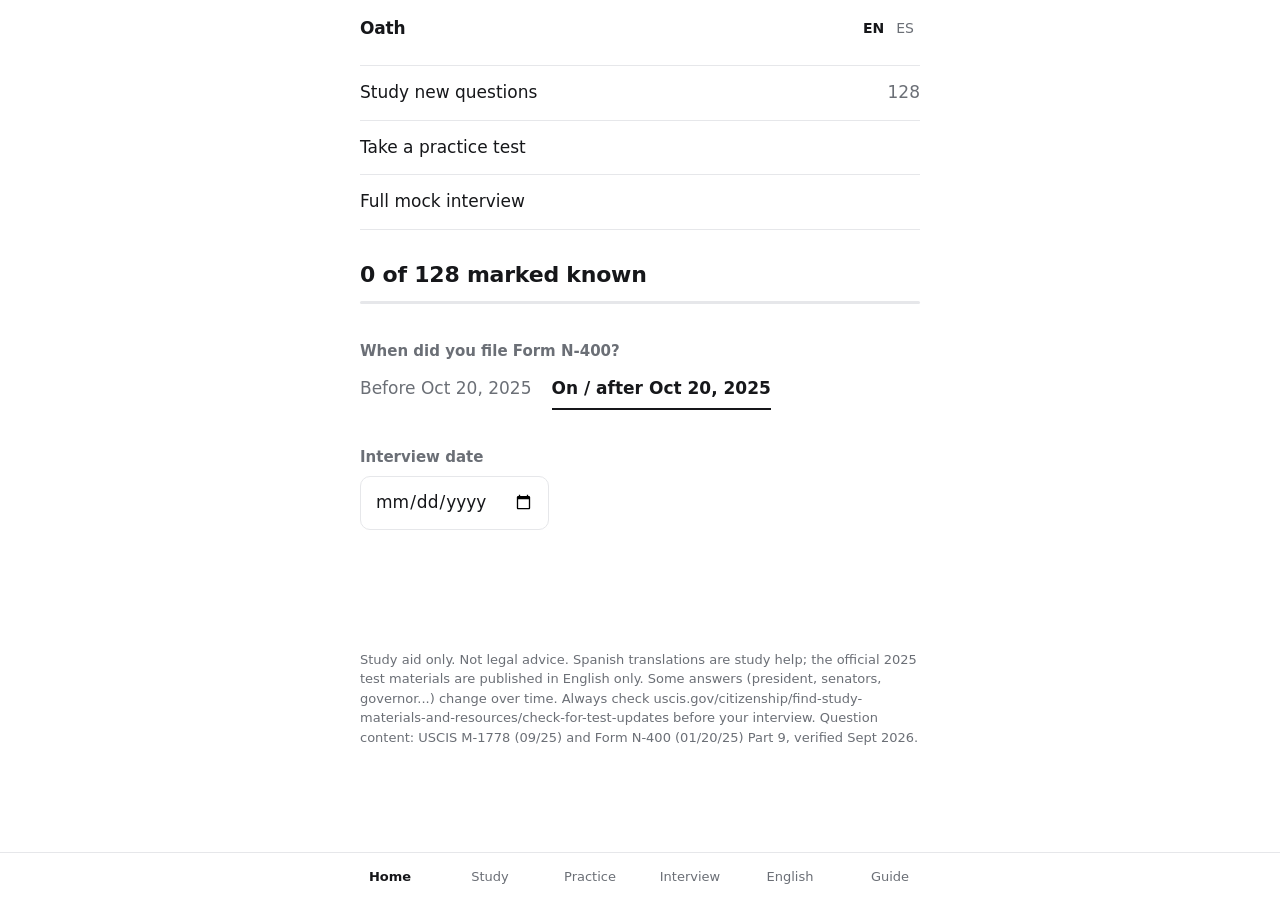
==== commit 61acdc58: "Redesign: Linear/Apple Notes bar, no slop, fixed 5 bugs, clean modules" ====
--- a/index.html
+++ b/index.html
@@ -3,319 +3,126 @@
 <head>
 <meta charset="UTF-8">
 <meta name="viewport" content="width=device-width, initial-scale=1.0, viewport-fit=cover">
+<meta name="theme-color" content="#ffffff" media="(prefers-color-scheme: light)">
+<meta name="theme-color" content="#101113" media="(prefers-color-scheme: dark)">
+<title>Oath: Study for U.S. Citizenship</title>
 <link rel="manifest" href="manifest.json">
-<meta name="theme-color" content="#f7f3e8">
 <link rel="icon" type="image/png" sizes="192x192" href="icon-192.png">
 <link rel="apple-touch-icon" href="apple-touch-icon.png">
-<script>if("serviceWorker" in navigator){window.addEventListener("load",function(){navigator.serviceWorker.register("sw.js").then(function(r){try{r.update()}catch(e){}}).catch(function(){})});}</script>
-<title>Oath: Study for U.S. Citizenship</title>
 <style>
-/* ============ Oath redesign — "the certificate" ============ */
-@font-face{font-family:"Fraunces";font-style:normal;font-weight:500;font-display:swap;
-  src:url("fonts/Fraunces-500.woff2") format("woff2");}
-@font-face{font-family:"Fraunces";font-style:normal;font-weight:600;font-display:swap;
-  src:url("fonts/Fraunces-600.woff2") format("woff2");}
-@font-face{font-family:"Fraunces";font-style:normal;font-weight:700;font-display:swap;
-  src:url("fonts/Fraunces-700.woff2") format("woff2");}
-@font-face{font-family:"Public Sans";font-style:normal;font-weight:400;font-display:swap;
-  src:url("fonts/PublicSans-400.woff2") format("woff2");}
-@font-face{font-family:"Public Sans";font-style:normal;font-weight:500;font-display:swap;
-  src:url("fonts/PublicSans-500.woff2") format("woff2");}
-@font-face{font-family:"Public Sans";font-style:normal;font-weight:600;font-display:swap;
-  src:url("fonts/PublicSans-600.woff2") format("woff2");}
-@font-face{font-family:"Public Sans";font-style:normal;font-weight:700;font-display:swap;
-  src:url("fonts/PublicSans-700.woff2") format("woff2");}
-@font-face{font-family:"Public Sans";font-style:normal;font-weight:800;font-display:swap;
-  src:url("fonts/PublicSans-800.woff2") format("woff2");}
+/* One accent, system font, hairlines. Hierarchy comes from size, weight and space. */
 :root{
-  /* researched civic palette: US flag spec (PMS 282C/193C), naturalization
-     certificate stock, iron-gall document ink, Great Seal gold */
-  --flag-blue:#0a3161; --flag-blue-deep:#071f3d; --flag-red:#b31942;
-  --paper:#f5eeda; --card:#fffdf7; --ink:#23211b; --ink-soft:#4a463c;
-  --muted:#7b7565; --line:#ddd2b2; --line-soft:#eae3cb;
-  --gold:#a8801f; --gold-deep:#7d5f16; --gold-wash:#f4e9c9;
-  --red:#b31942; --red-wash:#fae8ec; --green:#2e6b3e; --green-wash:#e6f0e6;
-  --blue:#0a3161;
-  --r-tag:4px; --r-btn:8px; --r-card:10px;
-  --shadow:0 1px 2px rgba(28,43,69,.06),0 4px 14px rgba(28,43,69,.06);
+  --bg:#fff; --fg:#16171a; --muted:#6b6f76; --line:#e6e7ea; --hover:#f5f5f6;
+  --accent:#0a3161; --on-accent:#fff; --pass:#1a7f37; --fail:#b3261e;
+  color-scheme:light dark;
+}
+@media (prefers-color-scheme:dark){
+  :root{--bg:#101113; --fg:#ececee; --muted:#9a9da4; --line:#26282c; --hover:#1a1b1e;
+    --accent:#8ab4f8; --on-accent:#0b1220; --pass:#4ac26b; --fail:#ff7b72;}
 }
 *{box-sizing:border-box;-webkit-tap-highlight-color:transparent;}
-html{scroll-behavior:smooth;}
-body{margin:0;background:var(--paper);color:var(--ink);
-  font-family:"Public Sans",system-ui,-apple-system,"Segoe UI",Roboto,Arial,sans-serif;
-  font-size:16px;line-height:1.55;padding-bottom:96px;
-  background-image:radial-gradient(1200px 500px at 50% -120px,rgba(10,49,97,.07),transparent 70%);}
-h1,h2,h3,.serif{font-family:"Fraunces",Georgia,serif;font-weight:600;letter-spacing:-.01em;}
-a{color:var(--blue);}
-/* ---------- header ---------- */
-header.top{position:sticky;top:0;z-index:50;background:rgba(245,238,218,.97);
-  backdrop-filter:blur(8px);border-bottom:0;
-  box-shadow:0 3px 0 0 var(--flag-blue),0 5px 0 0 var(--flag-red);}
-.top-inner{max-width:880px;margin:0 auto;display:flex;align-items:center;gap:12px;padding:10px 18px;}
-.seal{display:inline-block;width:40px;height:40px;flex:0 0 40px;color:var(--flag-blue);}
-.seal svg{width:100%;height:100%;display:block;}
-.brand h1{font-size:21px;margin:0;line-height:1.1;}
-.brand .sub{font-size:12px;color:var(--muted);margin:2px 0 0;letter-spacing:.02em;}
-.lang-toggle{margin-left:auto;display:flex;background:#fff;border:1px solid var(--line);
-  border-radius:999px;padding:3px;}
-.lang-toggle button{border:0;background:transparent;color:var(--muted);font:inherit;font-size:13px;
-  font-weight:700;padding:6px 13px;border-radius:999px;cursor:pointer;}
-.lang-toggle button.on{background:var(--flag-blue);color:#fff;}
-/* ---------- layout ---------- */
-main{max-width:880px;margin:0 auto;padding:20px 16px 30px;}
-.view{display:none;} .view.on{display:block;animation:fade .25s ease;}
-@keyframes fade{from{opacity:0;transform:translateY(6px);}to{opacity:1;transform:none;}}
-.eyebrow{font-size:11px;font-weight:800;letter-spacing:.14em;text-transform:uppercase;
-  color:var(--gold-deep);margin:0 0 8px;}
-.display{font-size:clamp(30px,6vw,44px);line-height:1.08;margin:0 0 10px;font-weight:600;}
-.lede{font-size:17px;color:var(--ink-soft);margin:0 0 20px;max-width:60ch;}
-/* ---------- cards ---------- */
-.card{background:var(--card);border:1px solid var(--line);border-radius:var(--r-card);
-  box-shadow:var(--shadow);padding:20px;margin:0 0 16px;}
-.card.flush{padding:0;overflow:hidden;}
-.card h2{margin:0 0 10px;font-size:23px;}
-.card h3{margin:16px 0 6px;font-size:17px;}
-.card p{margin:8px 0;}
-.card .pad{padding:20px;}
-.rule{height:1px;background:var(--line-soft);margin:14px 0;border:0;}
-.note{font-size:13.5px;color:var(--muted);}
-.kicker{display:flex;align-items:center;gap:8px;}
-.kicker svg{width:18px;height:18px;color:var(--gold-deep);flex:0 0 18px;}
-/* ---------- home ---------- */
-.hero{padding:24px 22px;position:relative;overflow:hidden;}
-.hero::before{content:"";display:block;border-top:3px double var(--flag-blue);margin-bottom:18px;}
-.hero .seal{width:56px;height:56px;margin-bottom:14px;}
-.readiness{display:flex;gap:18px;align-items:center;margin:18px 0 6px;flex-wrap:wrap;}
-.ring{position:relative;width:104px;height:104px;flex:0 0 104px;}
-.ring svg{transform:rotate(-90deg);}
-.ring .pct{position:absolute;inset:0;display:flex;align-items:center;justify-content:center;
-  font-family:"Fraunces",serif;font-size:26px;font-weight:600;}
-.ringmeta{min-width:200px;flex:1;}
-.ringmeta .big{font-family:"Fraunces",serif;font-size:22px;margin:0 0 2px;}
-.session-list{list-style:none;margin:12px 0 0;padding:0;display:flex;flex-direction:column;}
-.session-list li{border-top:1px solid var(--line-soft);}
-.session-list li:first-child{border-top:0;}
-.srow{display:flex;align-items:center;gap:12px;width:100%;border:0;background:none;
-  padding:14px 4px;cursor:pointer;text-align:left;font:inherit;color:var(--ink);}
-.srow .n{margin-left:auto;font-size:13px;font-weight:700;color:var(--gold-deep);
-  background:var(--gold-wash);border-radius:999px;padding:3px 11px;white-space:nowrap;}
-.srow svg.arr{width:18px;height:18px;color:var(--muted);flex:0 0 18px;}
-.srow .t b{display:block;font-size:15.5px;}
-.srow .t span{font-size:13px;color:var(--muted);}
-.mockcard{background:var(--flag-blue);color:#f2ecdc;border:0;position:relative;overflow:hidden;}
-.mockcard h2{color:#fff;}
-.mockcard p{color:#c9d4e8;}
-.mockcard .seal{color:var(--gold);}
-.mockcard .btn.gold{margin-top:6px;}
-.countband{display:flex;align-items:baseline;gap:10px;flex-wrap:wrap;}
-.countband .cdnum{font-family:"Fraunces",serif;font-size:40px;font-weight:600;line-height:1;}
-.quietrow{display:flex;align-items:center;gap:10px;padding:11px 2px;border-top:1px solid var(--line-soft);font-size:14.5px;}
-.quietrow:first-child{border-top:0;}
-.quietrow svg{width:17px;height:17px;color:var(--gold-deep);flex:0 0 17px;}
-.quietrow .r{margin-left:auto;color:var(--muted);font-size:13px;}
-/* ---------- buttons ---------- */
-.btn{display:inline-flex;align-items:center;justify-content:center;gap:8px;border:0;
-  border-radius:var(--r-btn);padding:13px 22px;font:inherit;font-size:15.5px;font-weight:700;
-  cursor:pointer;background:var(--flag-blue);color:#fff;margin:6px 6px 6px 0;text-decoration:none;}
-.btn svg{width:17px;height:17px;}
-.btn.gold{background:var(--gold);color:#fff;}
-.btn.coral{background:var(--flag-red);color:#fff;}
-.btn.ghost{background:#fff;color:var(--ink);border:1.5px solid var(--line);}
-.btn.big{width:100%;font-size:16.5px;padding:15px;margin:6px 0;flex-direction:column;gap:3px;}
-.btn.big .trow{display:inline-flex;align-items:center;gap:8px;}
-.warnbox svg{width:19px;height:19px;vertical-align:-4px;}
-.tag svg{width:12px;height:12px;vertical-align:-1px;}
-.fb-ok svg,.fb-bad svg{width:22px;height:22px;vertical-align:-4px;}
-.chk .box svg{width:13px;height:13px;}
-.btn:active{transform:scale(.97);}
-.btn .sub2{display:block;font-weight:400;font-size:13px;opacity:.85;}
-/* ---------- study ---------- */
-.search{width:100%;font:inherit;font-size:16px;padding:12px 16px;border-radius:var(--r-btn);
-  border:1px solid var(--line);background:#fff;margin:0 0 12px;color:var(--ink);}
-.search:focus{outline:none;border-color:var(--flag-blue);box-shadow:0 0 0 3px rgba(10,49,97,.18);}
-.chips{display:flex;gap:8px;overflow-x:auto;padding:8px 2px 10px;-webkit-overflow-scrolling:touch;
-  position:sticky;top:64px;z-index:20;background:var(--paper);border-bottom:1px solid var(--line-soft);}
-.chips::-webkit-scrollbar{display:none;}
-.chip{flex:0 0 auto;border:1px solid var(--line);background:#fff;border-radius:999px;
-  padding:8px 15px;font:inherit;font-size:13.5px;font-weight:600;color:var(--ink-soft);
-  cursor:pointer;white-space:nowrap;}
-.chip.on{background:var(--flag-blue);color:#fff;border-color:var(--flag-blue);}
-.catgrid{display:grid;grid-template-columns:1fr 1fr;gap:10px;margin:0 0 16px;}
-@media(max-width:560px){.catgrid{grid-template-columns:1fr;}}
-.catcard{background:var(--card);border:1px solid var(--line);border-radius:var(--r-card);
-  padding:14px 16px;cursor:pointer;box-shadow:var(--shadow);text-align:left;font:inherit;
-  color:var(--ink);width:100%;}
-.catcard b{display:block;font-family:"Fraunces",serif;font-size:16.5px;font-weight:600;margin-bottom:2px;}
-.catcard .cmeta{display:flex;justify-content:space-between;font-size:12.5px;color:var(--muted);margin-bottom:8px;}
-.meter{height:6px;border-radius:3px;background:#e9e1c8;overflow:hidden;}
-.meter div{height:100%;border-radius:3px;background:var(--gold);}
-.qcard{background:var(--card);border:1px solid var(--line);border-radius:var(--r-card);
-  box-shadow:var(--shadow);margin:0 0 10px;overflow:hidden;}
-.qhead{display:flex;align-items:flex-start;gap:12px;padding:15px 16px 13px;cursor:pointer;}
-.qnum{flex:0 0 auto;width:32px;height:32px;border-radius:50%;border:1.5px solid var(--gold);
-  color:var(--gold-deep);display:flex;align-items:center;justify-content:center;
-  font-weight:700;font-size:13.5px;background:var(--gold-wash);}
-.qnum.star{background:var(--gold);border-color:var(--gold);color:#fff;}
-.qtext{font-family:"Fraunces",serif;font-size:17.5px;font-weight:500;line-height:1.4;flex:1;}
-.qmeta{display:flex;gap:6px;align-items:center;margin-top:7px;flex-wrap:wrap;}
-.tag{font-size:11px;font-weight:700;padding:3px 9px;border-radius:var(--r-tag);letter-spacing:.04em;}
-.tag.cat{background:#e3e8f2;color:var(--ink-soft);}
-.tag.star65{background:var(--gold-wash);color:var(--gold-deep);}
-.tag.varies{background:var(--red-wash);color:var(--red);}
-.qactions{display:flex;gap:8px;padding:0 16px 8px;}
-.iconbtn{display:inline-flex;align-items:center;gap:7px;border:1px solid var(--line);
-  background:#fff;border-radius:var(--r-btn);padding:8px 13px;font:inherit;font-size:13.5px;
-  cursor:pointer;color:var(--ink-soft);font-weight:600;}
-.iconbtn svg{width:15px;height:15px;}
-.iconbtn:active{transform:scale(.96);}
-.iconbtn.known-on{background:var(--green-wash);border-color:var(--green);color:var(--green);}
-.qbody{display:none;border-top:1px dashed var(--line);padding:14px 16px 16px;background:var(--card);}
-.qcard.open .qbody{display:block;}
-.qbody ul{margin:8px 0 4px;padding-left:20px;}
-.qbody li{margin:5px 0;font-size:15.5px;}
-.alabel{font-size:11px;font-weight:800;color:var(--muted);text-transform:uppercase;letter-spacing:.09em;}
-.warnbox{border:1px solid #e3a7b6;background:var(--red-wash);border-radius:var(--r-btn);
-  padding:12px 14px;font-size:14.5px;margin:10px 0;}
-.warnbox b{color:var(--red);}
-.goldbox{border:1px solid var(--line);background:var(--gold-wash);border-radius:var(--r-btn);
-  padding:12px 14px;font-size:14.5px;margin:10px 0;}
-/* ---------- practice desk ---------- */
-.desk{background:var(--card);border:1px solid var(--line);border-radius:var(--r-card);
-  box-shadow:var(--shadow);padding:22px;margin:0 0 16px;}
-.desk .qcount{display:flex;justify-content:space-between;align-items:center;font-size:13px;
-  color:var(--muted);font-weight:600;}
-.desk .bigq{font-family:"Fraunces",serif;font-size:24px;font-weight:500;line-height:1.4;margin:14px 0 16px;}
-.thinrule{height:3px;background:#e9e1c8;border-radius:2px;overflow:hidden;margin:10px 0;}
-.thinrule div{height:100%;background:var(--gold);border-radius:2px;transition:width .3s;}
-.ynrow{display:grid;grid-template-columns:1fr 1fr;gap:12px;margin-top:16px;}
-.fb-ok{font-family:"Fraunces",serif;font-size:22px;font-weight:600;color:var(--green);margin:12px 0;}
-.fb-bad{font-family:"Fraunces",serif;font-size:22px;font-weight:600;color:var(--red);margin:12px 0;}
-.docket{display:flex;align-items:center;gap:10px;background:var(--flag-blue);color:#f2ecdc;
-  border-radius:var(--r-btn);padding:10px 14px;margin-bottom:16px;font-size:13px;font-weight:700;
-  letter-spacing:.06em;text-transform:uppercase;}
-.docket svg{width:16px;height:16px;color:var(--gold);}
-.scorebar{display:flex;gap:10px;margin:14px 0;flex-wrap:wrap;}
-.scorepill{flex:1 1 110px;background:#fff;border:1px solid var(--line);border-radius:var(--r-btn);
-  padding:12px;text-align:center;}
-.scorepill b{display:block;font-family:"Fraunces",serif;font-size:28px;font-weight:600;}
-.scorepill.ok b{color:var(--green);} .scorepill.bad b{color:var(--red);}
-.scorepill span{font-size:12.5px;color:var(--muted);}
-.result{font-family:"Fraunces",serif;font-size:30px;font-weight:600;text-align:center;margin:10px 0;}
-.result.pass{color:var(--green);} .result.fail{color:var(--red);}
-.starscreen{text-align:center;padding:34px 22px;}
-.starscreen .seal{width:72px;height:72px;margin:0 auto 14px;}
-.mockrows{max-width:360px;margin:16px auto;text-align:left;}
-.mockrow{display:flex;gap:10px;align-items:center;padding:9px 4px;border-bottom:1px dashed var(--line);}
-.mockrow svg{width:17px;height:17px;flex:0 0 17px;}
-.mockrow.ok svg{color:var(--green);} .mockrow.bad svg{color:var(--red);}
-.mockrow b{margin-left:auto;font-variant-numeric:tabular-nums;}
-.missed{border-left:3px solid var(--red);padding:10px 14px;margin:0 0 10px;background:#fff;
-  border-radius:0 var(--r-btn) var(--r-btn) 0;}
-.missed .mq{font-weight:700;font-size:14.5px;}
-.missed .ma{color:var(--muted);font-size:13.5px;}
-.dot{display:inline-block;width:9px;height:9px;border-radius:50%;margin-right:6px;}
-.dot.g{background:var(--green);} .dot.r{background:var(--red);}
-.histlist{list-style:none;margin:0;padding:0;}
-.histlist li{padding:10px 2px;border-bottom:1px solid var(--line-soft);font-size:15px;}
-.histlist li:last-child{border-bottom:0;}
-.focuslist{list-style:none;margin:10px 0 0;padding:0;display:flex;flex-direction:column;gap:14px;}
-.frow{display:flex;justify-content:space-between;gap:8px;align-items:baseline;font-weight:600;font-size:14.5px;}
-.fbar{height:6px;border-radius:3px;background:#e9e1c8;margin-top:6px;overflow:hidden;}
-.fbar div{height:100%;border-radius:3px;background:var(--gold);}
-/* ---------- english ---------- */
-.vocabchips{display:flex;flex-wrap:wrap;gap:8px;margin:10px 0;}
-.vchip{border:1px solid var(--line);background:#fff;border-radius:var(--r-btn);padding:9px 14px;
-  font:inherit;font-size:15px;cursor:pointer;font-weight:600;color:var(--ink);}
-.vchip:active{background:var(--gold-wash);}
-.dictin{width:100%;border:1.5px solid var(--line);border-radius:var(--r-btn);
-  padding:13px 15px;font:inherit;font-size:18px;margin:14px 0;resize:vertical;background:#fff;}
-.dictin:focus{outline:none;border-color:var(--flag-blue);box-shadow:0 0 0 3px rgba(10,49,97,.18);}
-.dwords{font-size:19px;line-height:2.1;}
-.dw{padding:2px 7px;border-radius:6px;margin:2px;display:inline-block;}
-.dw.ok{background:var(--green-wash);color:var(--green);font-weight:700;}
-.dw.bad{background:var(--red-wash);color:var(--red);font-weight:700;text-decoration:underline wavy;}
-/* ---------- process / guide ---------- */
-ol.steps{margin:10px 0;padding:0;list-style:none;counter-reset:st;}
-ol.steps li{counter-increment:st;position:relative;padding:14px 14px 14px 56px;margin:0 0 10px;
-  background:var(--card);border:1px solid var(--line);border-radius:var(--r-card);}
-ol.steps li::before{content:counter(st);position:absolute;left:14px;top:14px;width:30px;height:30px;
-  border-radius:50%;background:var(--ink);color:#fff;font-weight:700;
-  display:flex;align-items:center;justify-content:center;font-size:14px;}
-ol.steps li b{display:block;margin-bottom:2px;font-size:15.5px;}
-table.fees{width:100%;border-collapse:collapse;margin:10px 0;font-size:14.5px;}
-table.fees td,table.fees th{border:1px solid var(--line);padding:10px 12px;text-align:left;}
-table.fees th{background:var(--gold-wash);color:var(--ink);}
-.exgrid{display:grid;grid-template-columns:1fr 1fr;gap:10px;}
-@media(max-width:560px){.exgrid{grid-template-columns:1fr;}}
-.excard{background:var(--card);border:1px solid var(--line);border-radius:var(--r-card);padding:14px;}
-.excard b{display:block;margin-bottom:4px;font-size:15px;}
-.excard p{margin:4px 0;font-size:13.5px;color:var(--muted);}
-.packlist{display:flex;flex-direction:column;gap:8px;margin:0 0 14px;}
-.packrow{display:flex;gap:11px;align-items:flex-start;padding:11px 13px;border:1px solid var(--line);
-  border-radius:var(--r-btn);cursor:pointer;font-size:14.5px;background:#fff;}
-.packrow.done{background:var(--green-wash);border-color:#b3d0b6;}
-.packrow.done span{text-decoration:line-through;color:#5c735f;}
-.packchk{width:20px;height:20px;margin:1px 0 0;accent-color:var(--green);flex:0 0 auto;}
-.reslist{list-style:none;margin:0;padding:0;}
-.reslist li{margin:0 0 10px;background:var(--card);border:1px solid var(--line);
-  border-radius:var(--r-card);padding:14px 16px;}
-.reslist a{font-weight:700;font-size:15.5px;text-decoration:none;display:inline-flex;
-  align-items:center;gap:6px;}
-.reslist a svg{width:14px;height:14px;}
-.reslist a:hover{text-decoration:underline;}
-.reslist p{margin:5px 0 0;font-size:13.5px;color:var(--muted);}
-footer.disc{max-width:880px;margin:0 auto;padding:8px 20px 24px;font-size:12.5px;color:var(--muted);}
-.sr-only{position:absolute;width:1px;height:1px;margin:-1px;padding:0;overflow:hidden;
-  clip:rect(0,0,0,0);white-space:nowrap;border:0;}
-.chk{display:flex;gap:11px;align-items:flex-start;padding:10px 12px;border:1px solid var(--line);
-  border-radius:var(--r-btn);margin:8px 0;cursor:pointer;background:#fff;font-size:14.5px;}
-.chk input{position:absolute;opacity:0;pointer-events:none;}
-.chk .box{flex:0 0 22px;height:22px;border:2px solid var(--gold);border-radius:6px;
-  display:flex;align-items:center;justify-content:center;color:#fff;font-size:14px;font-weight:800;margin-top:1px;}
-.chk.done .box{background:var(--green);border-color:var(--green);}
-.chk.done span:last-child{color:#8b867a;text-decoration:line-through;}
-.chk em{color:var(--gold-deep);font-style:normal;font-size:12px;}
-.chkh{margin:16px 0 4px;font-size:15px;}
-.chkbar{height:8px;background:#e9e1c8;border-radius:999px;overflow:hidden;margin:10px 0 4px;}
-.chkfill{height:100%;background:var(--green);border-radius:999px;transition:width .3s;}
-.pill-row{display:flex;gap:8px;flex-wrap:wrap;margin:10px 0;}
-select,input[type=text]{font:inherit;font-size:16px;padding:10px 12px;border:1px solid var(--line);
-  border-radius:var(--r-btn);background:#fff;width:100%;}
-.filing{display:flex;gap:10px;flex-wrap:wrap;margin-top:12px;}
-.filing button{flex:1 1 200px;border:1.5px solid var(--line);background:#fff;
-  border-radius:var(--r-btn);padding:13px;font:inherit;font-size:14.5px;font-weight:600;
-  color:var(--ink);cursor:pointer;}
-.filing button.on{border-color:var(--gold);background:var(--gold-wash);
-  box-shadow:0 0 0 1px var(--gold);}
-/* ---------- tabs ---------- */
-nav.tabs{position:fixed;left:0;right:0;bottom:0;z-index:50;background:var(--card);
-  border-top:1px solid var(--line);box-shadow:0 -2px 14px rgba(28,43,69,.08);
-  padding:6px 4px calc(8px + env(safe-area-inset-bottom));}
-.tabs-inner{max-width:880px;margin:0 auto;display:flex;}
-.tab{flex:1;border:0;background:none;cursor:pointer;padding:8px 2px 6px;color:var(--muted);
-  font:inherit;font-size:10.5px;font-weight:700;display:flex;flex-direction:column;
-  align-items:center;gap:3px;letter-spacing:.02em;}
-.tab svg{width:22px;height:22px;}
-.tab.on{color:var(--ink);}
-.tab.on svg{color:var(--flag-red);}
-.center{text-align:center;}
-@media(min-width:700px){.display{font-size:46px;}}
-@media (prefers-reduced-motion:reduce){
-  html{scroll-behavior:auto;}
-  .view.on{animation:none;}
-  .thinrule div,.meter div,.chkfill{transition:none;}
-  .btn:active,.iconbtn:active{transform:none;}
-}
+body{margin:0;background:var(--bg);color:var(--fg);font:17px/1.5 system-ui,-apple-system,"Segoe UI",Roboto,sans-serif;}
+button,input,textarea{font:inherit;color:inherit;}
+button{background:none;border:0;padding:0;cursor:pointer;text-align:left;}
+a{color:var(--accent);}
+:focus-visible{outline:2px solid var(--accent);outline-offset:2px;}
+[tabindex="-1"]:focus{outline:none;}
+.sr-only{position:absolute;width:1px;height:1px;margin:-1px;overflow:hidden;clip:rect(0,0,0,0);white-space:nowrap;}
+
+/* frame */
+header{display:flex;align-items:center;justify-content:space-between;max-width:600px;margin:0 auto;padding:14px 20px;}
+.brand{font-size:17px;font-weight:600;letter-spacing:-.01em;}
+.lang button{padding:4px 6px;color:var(--muted);font-size:14px;}
+.lang button[aria-pressed="true"]{color:var(--fg);font-weight:600;}
+main{max-width:600px;margin:0 auto;padding:8px 20px 120px;}
+.view{display:none;} .view.on{display:block;}
+footer{max-width:600px;margin:0 auto;padding:0 20px 110px;font-size:13px;color:var(--muted);}
+nav{position:fixed;left:0;right:0;bottom:0;background:var(--bg);border-top:1px solid var(--line);
+  padding-bottom:env(safe-area-inset-bottom);}
+nav div{display:flex;max-width:600px;margin:0 auto;}
+.tab{flex:1;text-align:center;padding:14px 2px;font-size:13px;color:var(--muted);}
+.tab[aria-current="page"]{color:var(--fg);font-weight:600;}
+
+/* type */
+.title{font-size:30px;line-height:1.15;font-weight:650;letter-spacing:-.02em;margin:16px 0 20px;}
+h2{font-size:15px;font-weight:600;color:var(--muted);margin:36px 0 8px;}
+p{margin:0 0 12px;}
+.muted{color:var(--muted);font-size:15px;}
+.sub{display:block;color:var(--muted);font-size:14px;font-weight:400;}
+.stat{font-size:22px;font-weight:600;letter-spacing:-.01em;margin:28px 0 10px;}
+.num{font-size:44px;font-weight:650;letter-spacing:-.02em;}
+.pass{color:var(--pass);} .fail{color:var(--fail);}
+.split{display:flex;justify-content:space-between;gap:12px;}
+.grow{flex:1;min-width:0;}
+
+/* lists */
+.list{list-style:none;margin:0 0 8px;padding:0;border-top:1px solid var(--line);}
+.row{display:flex;align-items:baseline;gap:16px;width:100%;padding:14px 0;border-bottom:1px solid var(--line);}
+button.row:hover,.qhead:hover{background:var(--hover);}
+.detail{color:var(--muted);font-variant-numeric:tabular-nums;white-space:nowrap;}
+.row.pass .detail{color:var(--pass);} .row.fail .detail{color:var(--fail);}
+.row .sub a{margin-bottom:2px;}
+
+/* expandable question rows */
+.q{border-bottom:1px solid var(--line);}
+.qhead{display:flex;gap:16px;width:100%;padding:14px 0;align-items:baseline;}
+.qn{color:var(--muted);font-variant-numeric:tabular-nums;min-width:2ch;}
+.known .qn{color:var(--accent);font-weight:600;}
+.qt{display:block;font-weight:500;}
+.qbody{display:none;padding:0 0 16px calc(2ch + 16px);}
+.q.open .qbody{display:block;}
+.answers{margin:0 0 12px;padding-left:18px;}
+.answers li{margin:4px 0;}
+.varies{margin:0 0 12px;}
+.answer{font-size:19px;font-weight:600;margin:0;}
+.actions{display:flex;gap:20px;}
+.link[aria-pressed="true"]{font-weight:600;}
+
+/* controls */
+.btn{display:block;width:100%;padding:14px 18px;margin:12px 0 0;border-radius:10px;
+  background:var(--accent);color:var(--on-accent);font-weight:600;text-align:center;}
+.btn.quiet{background:var(--hover);color:var(--fg);border:1px solid var(--line);}
+.btn:active{opacity:.85;}
+.link{color:var(--accent);font-size:16px;padding:8px 0;}
+.pair{display:grid;grid-template-columns:1fr 1fr;gap:12px;}
+.seg{display:flex;gap:20px;margin:0 0 12px;}
+.seg button{color:var(--muted);padding:6px 0;border-bottom:2px solid transparent;}
+.seg button[aria-pressed="true"]{color:var(--fg);font-weight:600;border-color:var(--fg);}
+.search,.input,input[type=date]{width:100%;padding:12px 14px;border:1px solid var(--line);border-radius:10px;
+  background:var(--bg);margin:0 0 16px;}
+.input{margin-top:16px;}
+.field{display:flex;align-items:center;gap:16px;}
+.field input{width:auto;margin:0;}
+.bar{height:3px;background:var(--line);border-radius:2px;overflow:hidden;margin:0 0 12px;}
+.bar div{height:100%;background:var(--accent);}
+
+/* sessions */
+.prompt{font-size:26px;line-height:1.3;font-weight:600;letter-spacing:-.015em;margin:24px 0 8px;}
+.verdict{font-size:20px;font-weight:600;margin:20px 0 0;}
+.dw.bad{color:var(--fail);text-decoration:underline;} .dw.ok{color:var(--pass);}
+#pans{margin-top:20px;}
+
+/* guide */
+details{border-top:1px solid var(--line);}
+details:last-of-type{border-bottom:1px solid var(--line);}
+summary{padding:16px 0;font-weight:600;cursor:pointer;list-style:none;display:flex;justify-content:space-between;}
+summary::-webkit-details-marker{display:none;}
+summary::after{content:"+";color:var(--muted);font-weight:400;}
+details[open] summary::after{content:"\2212";}
+details>ul:not(.list),details>ol{margin:0 0 16px;padding-left:20px;}
+details li{margin:6px 0;}
+.words{line-height:2;margin-bottom:16px;}
+.word{color:var(--accent);margin-right:12px;}
+.check{display:flex;gap:12px;align-items:flex-start;padding:8px 0;}
+.check input{margin-top:5px;accent-color:var(--accent);width:18px;height:18px;flex:none;}
+details .muted{margin-top:12px;}
 </style>
 </head>
 <body>
-<header class="top">
-  <div class="top-inner">
-    <span class="seal" id="sealHead" aria-hidden="true"></span>
-    <div class="brand"><h1>Oath</h1><p class="sub" id="appSub">Study for U.S. Citizenship</p></div>
-    <div class="lang-toggle" role="group" aria-label="Language / Idioma">
-      <button id="langEn" class="on">EN</button><button id="langEs">ES</button>
-    </div>
+<header>
+  <span class="brand">Oath</span>
+  <div class="lang" role="group" aria-label="Language / Idioma">
+    <button id="langEn">EN</button><button id="langEs">ES</button>
   </div>
 </header>
 <main>
@@ -327,331 +134,271 @@
   <section class="view" id="v-english"></section>
   <section class="view" id="v-guide"></section>
 </main>
-<nav class="tabs"><div class="tabs-inner" id="tabs"></div></nav>
-<footer class="disc" id="disclaimer"></footer>
-<script>const QUESTIONS = [{"n": 1, "cat": "Principles of American Democracy", "cat_es": "Principios de la democracia estadounidense", "q": {"en": "What is the form of government of the United States?", "es": "¿Cuál es la forma de gobierno de los Estados Unidos?"}, "a": {"en": ["Republic", "Constitution-based federal republic", "Representative democracy"], "es": ["República", "República federal basada en la Constitución", "Democracia representativa"]}, "star": false, "varies": null}, {"n": 2, "cat": "Principles of American Democracy", "cat_es": "Principios de la democracia estadounidense", "q": {"en": "What is the supreme law of the land?", "es": "¿Cuál es la ley suprema del país?"}, "a": {"en": ["(U.S.) Constitution"], "es": ["(La) Constitución (de EE. UU.)"]}, "star": true, "varies": null}, {"n": 3, "cat": "Principles of American Democracy", "cat_es": "Principios de la democracia estadounidense", "q": {"en": "Name one thing the U.S. Constitution does.", "es": "Nombre una cosa que hace la Constitución de EE. UU."}, "a": {"en": ["Forms the government", "Defines powers of government", "Defines the parts of government", "Protects the rights of the people"], "es": ["Forma el gobierno", "Define los poderes del gobierno", "Define las partes del gobierno", "Protege los derechos del pueblo"]}, "star": false, "varies": null}, {"n": 4, "cat": "Principles of American Democracy", "cat_es": "Principios de la democracia estadounidense", "q": {"en": "The U.S. Constitution starts with the words \"We the People.\" What does \"We the People\" mean?", "es": "La Constitución de EE. UU. comienza con las palabras «We the People» (Nosotros, el pueblo). ¿Qué significa «We the People»?"}, "a": {"en": ["Self-government", "Popular sovereignty", "Consent of the governed", "People should govern themselves", "(Example of) social contract"], "es": ["Autogobierno", "Soberanía popular", "Consentimiento de los gobernados", "El pueblo debe gobernarse a sí mismo", "(Ejemplo de) contrato social"]}, "star": false, "varies": null}, {"n": 5, "cat": "Principles of American Democracy", "cat_es": "Principios de la democracia estadounidense", "q": {"en": "How are changes made to the U.S. Constitution?", "es": "¿Cómo se hacen cambios a la Constitución de EE. UU.?"}, "a": {"en": ["Amendments", "The amendment process"], "es": ["Enmiendas", "El proceso de enmienda"]}, "star": false, "varies": null}, {"n": 6, "cat": "Principles of American Democracy", "cat_es": "Principios de la democracia estadounidense", "q": {"en": "What does the Bill of Rights protect?", "es": "¿Qué protege la Carta de Derechos?"}, "a": {"en": ["(The basic) rights of Americans", "(The basic) rights of people living in the United States"], "es": ["(Los) derechos básicos de los estadounidenses", "(Los) derechos básicos de las personas que viven en los Estados Unidos"]}, "star": false, "varies": null}, {"n": 7, "cat": "Principles of American Democracy", "cat_es": "Principios de la democracia estadounidense", "q": {"en": "How many amendments does the U.S. Constitution have?", "es": "¿Cuántas enmiendas tiene la Constitución de EE. UU.?"}, "a": {"en": ["Twenty-seven (27)"], "es": ["Veintisiete (27)"]}, "star": true, "varies": null}, {"n": 8, "cat": "Principles of American Democracy", "cat_es": "Principios de la democracia estadounidense", "q": {"en": "Why is the Declaration of Independence important?", "es": "¿Por qué es importante la Declaración de Independencia?"}, "a": {"en": ["It says America is free from British control.", "It says all people are created equal.", "It identifies inherent rights.", "It identifies individual freedoms."], "es": ["Dice que los Estados Unidos son libres del control británico.", "Dice que todas las personas son creadas iguales.", "Identifica derechos inherentes.", "Identifica libertades individuales."]}, "star": false, "varies": null}, {"n": 9, "cat": "Principles of American Democracy", "cat_es": "Principios de la democracia estadounidense", "q": {"en": "What founding document said the American colonies were free from Britain?", "es": "¿Qué documento fundacional dijo que las colonias americanas eran libres de Gran Bretaña?"}, "a": {"en": ["Declaration of Independence"], "es": ["La Declaración de Independencia"]}, "star": false, "varies": null}, {"n": 10, "cat": "Principles of American Democracy", "cat_es": "Principios de la democracia estadounidense", "q": {"en": "Name two important ideas from the Declaration of Independence and the U.S. Constitution.", "es": "Nombre dos ideas importantes de la Declaración de Independencia y la Constitución de EE. UU."}, "a": {"en": ["Equality", "Liberty", "Social contract", "Natural rights", "Limited government", "Self-government"], "es": ["Igualdad", "Libertad", "Contrato social", "Derechos naturales", "Gobierno limitado", "Autogobierno"]}, "star": false, "varies": null}, {"n": 11, "cat": "Principles of American Democracy", "cat_es": "Principios de la democracia estadounidense", "q": {"en": "The words \"Life, Liberty, and the pursuit of Happiness\" are in what founding document?", "es": "¿En qué documento fundacional están las palabras «Life, Liberty, and the pursuit of Happiness» (La vida, la libertad y la búsqueda de la felicidad)?"}, "a": {"en": ["Declaration of Independence"], "es": ["La Declaración de Independencia"]}, "star": false, "varies": null}, {"n": 12, "cat": "Principles of American Democracy", "cat_es": "Principios de la democracia estadounidense", "q": {"en": "What is the economic system of the United States?", "es": "¿Cuál es el sistema económico de los Estados Unidos?"}, "a": {"en": ["Capitalism", "Free market economy"], "es": ["Capitalismo", "Economía de libre mercado"]}, "star": true, "varies": null}, {"n": 13, "cat": "Principles of American Democracy", "cat_es": "Principios de la democracia estadounidense", "q": {"en": "What is the rule of law?", "es": "¿Qué es el estado de derecho?"}, "a": {"en": ["Everyone must follow the law.", "Leaders must obey the law.", "Government must obey the law.", "No one is above the law."], "es": ["Todos deben obedecer la ley.", "Los líderes deben obedecer la ley.", "El gobierno debe obedecer la ley.", "Nadie está por encima de la ley."]}, "star": false, "varies": null}, {"n": 14, "cat": "Principles of American Democracy", "cat_es": "Principios de la democracia estadounidense", "q": {"en": "Many documents influenced the U.S. Constitution. Name one.", "es": "Muchos documentos influyeron en la Constitución de EE. UU. Nombre uno."}, "a": {"en": ["Declaration of Independence", "Articles of Confederation", "Federalist Papers", "Anti-Federalist Papers", "Virginia Declaration of Rights", "Fundamental Orders of Connecticut", "Mayflower Compact", "Iroquois Great Law of Peace"], "es": ["La Declaración de Independencia", "Los Artículos de la Confederación", "Los Documentos Federalistas", "Los Documentos Antifederalistas", "La Declaración de Derechos de Virginia", "Las Órdenes Fundamentales de Connecticut", "El Pacto del Mayflower", "La Gran Ley de Paz de los iroqueses"]}, "star": false, "varies": null}, {"n": 15, "cat": "Principles of American Democracy", "cat_es": "Principios de la democracia estadounidense", "q": {"en": "There are three branches of government. Why?", "es": "Hay tres ramas del gobierno. ¿Por qué?"}, "a": {"en": ["So one part does not become too powerful", "Checks and balances", "Separation of powers"], "es": ["Para que ninguna parte se vuelva demasiado poderosa", "Frenos y contrapesos", "Separación de poderes"]}, "star": false, "varies": null}, {"n": 16, "cat": "System of Government", "cat_es": "Sistema de gobierno", "q": {"en": "Name the three branches of government.", "es": "Nombre las tres ramas del gobierno."}, "a": {"en": ["Legislative, executive, and judicial", "Congress, president, and the courts"], "es": ["Legislativa, ejecutiva y judicial", "El Congreso, el presidente y los tribunales"]}, "star": false, "varies": null}, {"n": 17, "cat": "System of Government", "cat_es": "Sistema de gobierno", "q": {"en": "The President of the United States is in charge of which branch of government?", "es": "¿De qué rama del gobierno está a cargo el presidente de los Estados Unidos?"}, "a": {"en": ["Executive branch"], "es": ["La rama ejecutiva"]}, "star": false, "varies": null}, {"n": 18, "cat": "System of Government", "cat_es": "Sistema de gobierno", "q": {"en": "What part of the federal government writes laws?", "es": "¿Qué parte del gobierno federal escribe las leyes?"}, "a": {"en": ["(U.S.) Congress", "(U.S. or national) legislature", "Legislative branch"], "es": ["(El) Congreso (de EE. UU.)", "(La) legislatura (de EE. UU. o nacional)", "La rama legislativa"]}, "star": false, "varies": null}, {"n": 19, "cat": "System of Government", "cat_es": "Sistema de gobierno", "q": {"en": "What are the two parts of the U.S. Congress?", "es": "¿Cuáles son las dos partes del Congreso de EE. UU.?"}, "a": {"en": ["Senate and House (of Representatives)"], "es": ["El Senado y la Cámara (de Representantes)"]}, "star": false, "varies": null}, {"n": 20, "cat": "System of Government", "cat_es": "Sistema de gobierno", "q": {"en": "Name one power of the U.S. Congress.", "es": "Nombre un poder del Congreso de EE. UU."}, "a": {"en": ["Writes laws", "Declares war", "Makes the federal budget"], "es": ["Escribe las leyes", "Declara la guerra", "Elabora el presupuesto federal"]}, "star": true, "varies": null}, {"n": 21, "cat": "System of Government", "cat_es": "Sistema de gobierno", "q": {"en": "How many U.S. senators are there?", "es": "¿Cuántos senadores de EE. UU. hay?"}, "a": {"en": ["One hundred (100)"], "es": ["Cien (100)"]}, "star": false, "varies": null}, {"n": 22, "cat": "System of Government", "cat_es": "Sistema de gobierno", "q": {"en": "How long is a term for a U.S. senator?", "es": "¿Cuánto dura el mandato de un senador de EE. UU.?"}, "a": {"en": ["Six (6) years"], "es": ["Seis (6) años"]}, "star": false, "varies": null}, {"n": 23, "cat": "System of Government", "cat_es": "Sistema de gobierno", "q": {"en": "Who is one of your state's U.S. senators now?", "es": "¿Quién es uno de los senadores de EE. UU. de su estado actualmente?"}, "a": {"en": ["VARIES (by state; D.C./territories: no U.S. senators)"], "es": ["VARÍA (según el estado; D.C./territorios: no tienen senadores de EE. UU.)"]}, "star": false, "varies": "senators"}, {"n": 24, "cat": "System of Government", "cat_es": "Sistema de gobierno", "q": {"en": "How many voting members are in the House of Representatives?", "es": "¿Cuántos miembros votantes hay en la Cámara de Representantes?"}, "a": {"en": ["Four hundred thirty-five (435)"], "es": ["Cuatrocientos treinta y cinco (435)"]}, "star": false, "varies": null}, {"n": 25, "cat": "System of Government", "cat_es": "Sistema de gobierno", "q": {"en": "How long is a term for a member of the House of Representatives?", "es": "¿Cuánto dura el mandato de un miembro de la Cámara de Representantes?"}, "a": {"en": ["Two (2) years"], "es": ["Dos (2) años"]}, "star": false, "varies": null}, {"n": 26, "cat": "System of Government", "cat_es": "Sistema de gobierno", "q": {"en": "Why do U.S. representatives serve shorter terms than U.S. senators?", "es": "¿Por qué los representantes de EE. UU. tienen mandatos más cortos que los senadores?"}, "a": {"en": ["To more closely follow public opinion"], "es": ["Para seguir más de cerca la opinión pública"]}, "star": false, "varies": null}, {"n": 27, "cat": "System of Government", "cat_es": "Sistema de gobierno", "q": {"en": "How many senators does each state have?", "es": "¿Cuántos senadores tiene cada estado?"}, "a": {"en": ["Two (2)"], "es": ["Dos (2)"]}, "star": false, "varies": null}, {"n": 28, "cat": "System of Government", "cat_es": "Sistema de gobierno", "q": {"en": "Why does each state have two senators?", "es": "¿Por qué cada estado tiene dos senadores?"}, "a": {"en": ["Equal representation (for small states)", "The Great Compromise (Connecticut Compromise)"], "es": ["Representación igualitaria (para los estados pequeños)", "El Gran Compromiso (Compromiso de Connecticut)"]}, "star": false, "varies": null}, {"n": 29, "cat": "System of Government", "cat_es": "Sistema de gobierno", "q": {"en": "Name your U.S. representative.", "es": "Nombre a su representante de EE. UU."}, "a": {"en": ["VARIES (by congressional district)"], "es": ["VARÍA (según el distrito congresional)"]}, "star": false, "varies": "representative"}, {"n": 30, "cat": "System of Government", "cat_es": "Sistema de gobierno", "q": {"en": "What is the name of the Speaker of the House of Representatives now?", "es": "¿Cómo se llama el presidente de la Cámara de Representantes actualmente?"}, "a": {"en": ["VARIES: Mike Johnson (verified Sept 2026)"], "es": ["VARÍA: Mike Johnson (verificado en septiembre de 2026)"]}, "star": true, "varies": "speaker"}, {"n": 31, "cat": "System of Government", "cat_es": "Sistema de gobierno", "q": {"en": "Who does a U.S. senator represent?", "es": "¿A quién representa un senador de EE. UU.?"}, "a": {"en": ["Citizens of their state", "People of their state"], "es": ["A los ciudadanos de su estado", "A la gente de su estado"]}, "star": false, "varies": null}, {"n": 32, "cat": "System of Government", "cat_es": "Sistema de gobierno", "q": {"en": "Who elects U.S. senators?", "es": "¿Quién elige a los senadores de EE. UU.?"}, "a": {"en": ["Citizens from their state"], "es": ["Los ciudadanos de su estado"]}, "star": false, "varies": null}, {"n": 33, "cat": "System of Government", "cat_es": "Sistema de gobierno", "q": {"en": "Who does a member of the House of Representatives represent?", "es": "¿A quién representa un miembro de la Cámara de Representantes?"}, "a": {"en": ["Citizens in their (congressional) district", "People from their (congressional) district"], "es": ["A los ciudadanos de su distrito (congresional)", "A la gente de su distrito (congresional)"]}, "star": false, "varies": null}, {"n": 34, "cat": "System of Government", "cat_es": "Sistema de gobierno", "q": {"en": "Who elects members of the House of Representatives?", "es": "¿Quién elige a los miembros de la Cámara de Representantes?"}, "a": {"en": ["Citizens from their (congressional) district"], "es": ["Los ciudadanos de su distrito (congresional)"]}, "star": false, "varies": null}, {"n": 35, "cat": "System of Government", "cat_es": "Sistema de gobierno", "q": {"en": "Some states have more representatives than other states. Why?", "es": "Algunos estados tienen más representantes que otros estados. ¿Por qué?"}, "a": {"en": ["(Because of) the state's population", "(Because) they have more people"], "es": ["(Por) la población del estado", "(Porque) tienen más gente"]}, "star": false, "varies": null}, {"n": 36, "cat": "System of Government", "cat_es": "Sistema de gobierno", "q": {"en": "The President of the United States is elected for how many years?", "es": "¿Por cuántos años se elige al presidente de los Estados Unidos?"}, "a": {"en": ["Four (4) years"], "es": ["Cuatro (4) años"]}, "star": true, "varies": null}, {"n": 37, "cat": "System of Government", "cat_es": "Sistema de gobierno", "q": {"en": "The President of the United States can serve only two terms. Why?", "es": "El presidente de los Estados Unidos solo puede servir dos mandatos. ¿Por qué?"}, "a": {"en": ["(Because of) the 22nd Amendment", "To keep the president from becoming too powerful"], "es": ["(Por) la Enmienda 22", "Para evitar que el presidente se vuelva demasiado poderoso"]}, "star": false, "varies": null}, {"n": 38, "cat": "System of Government", "cat_es": "Sistema de gobierno", "q": {"en": "What is the name of the President of the United States now?", "es": "¿Cómo se llama el presidente de los Estados Unidos actualmente?"}, "a": {"en": ["VARIES: Donald Trump (verified Sept 2026)"], "es": ["VARÍA: Donald Trump (verificado en septiembre de 2026)"]}, "star": true, "varies": "president"}, {"n": 39, "cat": "System of Government", "cat_es": "Sistema de gobierno", "q": {"en": "What is the name of the Vice President of the United States now?", "es": "¿Cómo se llama el vicepresidente de los Estados Unidos actualmente?"}, "a": {"en": ["VARIES: JD Vance (verified Sept 2026)"], "es": ["VARÍA: JD Vance (verificado en septiembre de 2026)"]}, "star": true, "varies": "vice president"}, {"n": 40, "cat": "System of Government", "cat_es": "Sistema de gobierno", "q": {"en": "If the president can no longer serve, who becomes president?", "es": "Si el presidente ya no puede servir, ¿quién se convierte en presidente?"}, "a": {"en": ["The Vice President (of the United States)"], "es": ["El vicepresidente (de los Estados Unidos)"]}, "star": false, "varies": null}, {"n": 41, "cat": "System of Government", "cat_es": "Sistema de gobierno", "q": {"en": "Name one power of the president.", "es": "Nombre un poder del presidente."}, "a": {"en": ["Signs bills into law", "Vetoes bills", "Enforces laws", "Commander in Chief (of the military)", "Chief diplomat", "Appoints federal judges"], "es": ["Firma proyectos de ley para convertirlos en leyes", "Veta proyectos de ley", "Hace cumplir las leyes", "Comandante en jefe (del ejército)", "Jefe diplomático", "Nombra jueces federales"]}, "star": false, "varies": null}, {"n": 42, "cat": "System of Government", "cat_es": "Sistema de gobierno", "q": {"en": "Who is Commander in Chief of the U.S. military?", "es": "¿Quién es el comandante en jefe del ejército de EE. UU.?"}, "a": {"en": ["The President (of the United States)"], "es": ["El presidente (de los Estados Unidos)"]}, "star": false, "varies": null}, {"n": 43, "cat": "System of Government", "cat_es": "Sistema de gobierno", "q": {"en": "Who signs bills to become laws?", "es": "¿Quién firma los proyectos de ley para convertirlos en leyes?"}, "a": {"en": ["The President (of the United States)"], "es": ["El presidente (de los Estados Unidos)"]}, "star": false, "varies": null}, {"n": 44, "cat": "System of Government", "cat_es": "Sistema de gobierno", "q": {"en": "Who vetoes bills?", "es": "¿Quién veta los proyectos de ley?"}, "a": {"en": ["The President (of the United States)"], "es": ["El presidente (de los Estados Unidos)"]}, "star": true, "varies": null}, {"n": 45, "cat": "System of Government", "cat_es": "Sistema de gobierno", "q": {"en": "Who appoints federal judges?", "es": "¿Quién nombra a los jueces federales?"}, "a": {"en": ["The President (of the United States)"], "es": ["El presidente (de los Estados Unidos)"]}, "star": false, "varies": null}, {"n": 46, "cat": "System of Government", "cat_es": "Sistema de gobierno", "q": {"en": "The executive branch has many parts. Name one.", "es": "La rama ejecutiva tiene muchas partes. Nombre una."}, "a": {"en": ["President (of the United States)", "Cabinet", "Federal departments and agencies"], "es": ["El presidente (de los Estados Unidos)", "El gabinete", "Departamentos y agencias federales"]}, "star": false, "varies": null}, {"n": 47, "cat": "System of Government", "cat_es": "Sistema de gobierno", "q": {"en": "What does the President's Cabinet do?", "es": "¿Qué hace el gabinete del presidente?"}, "a": {"en": ["Advises the President (of the United States)"], "es": ["Asesora al presidente (de los Estados Unidos)"]}, "star": false, "varies": null}, {"n": 48, "cat": "System of Government", "cat_es": "Sistema de gobierno", "q": {"en": "What are two Cabinet-level positions?", "es": "¿Cuáles son dos puestos a nivel de gabinete?"}, "a": {"en": ["Attorney General", "Secretary of Agriculture", "Secretary of Commerce", "Secretary of Education", "Secretary of Energy", "Secretary of Health and Human Services", "Secretary of Homeland Security", "Secretary of Housing and Urban Development", "Secretary of the Interior", "Secretary of Labor", "Secretary of State", "Secretary of Transportation", "Secretary of the Treasury", "Secretary of Veterans Affairs", "Secretary of War (Defense)", "Vice President", "Administrator of the Environmental Protection Agency", "Administrator of the Small Business Administration", "Director of the Central Intelligence Agency", "Director of the Office of Management and Budget", "Director of National Intelligence", "United States Trade Representative"], "es": ["Fiscal General", "Secretario de Agricultura", "Secretario de Comercio", "Secretario de Educación", "Secretario de Energía", "Secretario de Salud y Servicios Humanos", "Secretario de Seguridad Nacional", "Secretario de Vivienda y Desarrollo Urbano", "Secretario del Interior", "Secretario de Trabajo", "Secretario de Estado", "Secretario de Transporte", "Secretario del Tesoro", "Secretario de Asuntos de Veteranos", "Secretario de Guerra (Defensa)", "Vicepresidente", "Administrador de la Agencia de Protección Ambiental", "Administrador de la Agencia Federal de Pequeños Negocios", "Director de la Agencia Central de Inteligencia", "Director de la Oficina de Administración y Presupuesto", "Director de Inteligencia Nacional", "Representante Comercial de los Estados Unidos"]}, "star": false, "varies": null}, {"n": 49, "cat": "System of Government", "cat_es": "Sistema de gobierno", "q": {"en": "Why is the Electoral College important?", "es": "¿Por qué es importante el Colegio Electoral?"}, "a": {"en": ["It decides who is elected president.", "It provides a compromise between the popular election of the president and congressional selection."], "es": ["Decide quién es elegido presidente.", "Proporciona un compromiso entre la elección popular del presidente y la selección por el Congreso."]}, "star": false, "varies": null}, {"n": 50, "cat": "System of Government", "cat_es": "Sistema de gobierno", "q": {"en": "What is one part of the judicial branch?", "es": "¿Cuál es una parte de la rama judicial?"}, "a": {"en": ["Supreme Court", "Federal Courts"], "es": ["La Corte Suprema", "Los tribunales federales"]}, "star": false, "varies": null}, {"n": 51, "cat": "System of Government", "cat_es": "Sistema de gobierno", "q": {"en": "What does the judicial branch do?", "es": "¿Qué hace la rama judicial?"}, "a": {"en": ["Reviews laws", "Explains laws", "Resolves disputes (disagreements) about the law", "Decides if a law goes against the (U.S.) Constitution"], "es": ["Revisa las leyes", "Explica las leyes", "Resuelve disputas (desacuerdos) sobre la ley", "Decide si una ley va en contra de la Constitución (de EE. UU.)"]}, "star": false, "varies": null}, {"n": 52, "cat": "System of Government", "cat_es": "Sistema de gobierno", "q": {"en": "What is the highest court in the United States?", "es": "¿Cuál es el tribunal más alto de los Estados Unidos?"}, "a": {"en": ["Supreme Court"], "es": ["La Corte Suprema"]}, "star": true, "varies": null}, {"n": 53, "cat": "System of Government", "cat_es": "Sistema de gobierno", "q": {"en": "How many seats are on the Supreme Court?", "es": "¿Cuántos puestos hay en la Corte Suprema?"}, "a": {"en": ["Nine (9)"], "es": ["Nueve (9)"]}, "star": false, "varies": null}, {"n": 54, "cat": "System of Government", "cat_es": "Sistema de gobierno", "q": {"en": "How many Supreme Court justices are usually needed to decide a case?", "es": "¿Cuántos jueces de la Corte Suprema se necesitan normalmente para decidir un caso?"}, "a": {"en": ["Five (5)"], "es": ["Cinco (5)"]}, "star": false, "varies": null}, {"n": 55, "cat": "System of Government", "cat_es": "Sistema de gobierno", "q": {"en": "How long do Supreme Court justices serve?", "es": "¿Cuánto tiempo sirven los jueces de la Corte Suprema?"}, "a": {"en": ["(For) life", "Lifetime appointment", "(Until) retirement"], "es": ["(De por) vida", "Nombramiento vitalicio", "(Hasta la) jubilación"]}, "star": false, "varies": null}, {"n": 56, "cat": "System of Government", "cat_es": "Sistema de gobierno", "q": {"en": "Supreme Court justices serve for life. Why?", "es": "Los jueces de la Corte Suprema sirven de por vida. ¿Por qué?"}, "a": {"en": ["To be independent (of politics)", "To limit outside (political) influence"], "es": ["Para ser independientes (de la política)", "Para limitar la influencia (política) externa"]}, "star": false, "varies": null}, {"n": 57, "cat": "System of Government", "cat_es": "Sistema de gobierno", "q": {"en": "Who is the Chief Justice of the United States now?", "es": "¿Quién es el presidente de la Corte Suprema de los Estados Unidos actualmente?"}, "a": {"en": ["VARIES: John Roberts (verified Sept 2026)"], "es": ["VARÍA: John Roberts (verificado en septiembre de 2026)"]}, "star": false, "varies": "chief justice"}, {"n": 58, "cat": "System of Government", "cat_es": "Sistema de gobierno", "q": {"en": "Name one power that is only for the federal government.", "es": "Nombre un poder que es solo del gobierno federal."}, "a": {"en": ["Print paper money", "Mint coins", "Declare war", "Create an army", "Make treaties", "Set foreign policy"], "es": ["Imprimir papel moneda", "Acuñar monedas", "Declarar la guerra", "Crear un ejército", "Hacer tratados", "Establecer la política exterior"]}, "star": false, "varies": null}, {"n": 59, "cat": "System of Government", "cat_es": "Sistema de gobierno", "q": {"en": "Name one power that is only for the states.", "es": "Nombre un poder que es solo de los estados."}, "a": {"en": ["Provide schooling and education", "Provide protection (police)", "Provide safety (fire departments)", "Give a driver's license", "Approve zoning and land use"], "es": ["Proporcionar educación", "Proporcionar protección (policía)", "Proporcionar seguridad (bomberos)", "Dar licencias de conducir", "Aprobar la zonificación y el uso de la tierra"]}, "star": false, "varies": null}, {"n": 60, "cat": "System of Government", "cat_es": "Sistema de gobierno", "q": {"en": "What is the purpose of the 10th Amendment?", "es": "¿Cuál es el propósito de la Enmienda 10?"}, "a": {"en": ["(It states that the) powers not given to the federal government belong to the states or to the people."], "es": ["(Establece que) los poderes no otorgados al gobierno federal pertenecen a los estados o al pueblo."]}, "star": false, "varies": null}, {"n": 61, "cat": "System of Government", "cat_es": "Sistema de gobierno", "q": {"en": "Who is the governor of your state now?", "es": "¿Quién es el gobernador de su estado actualmente?"}, "a": {"en": ["VARIES (by state; D.C. has no governor)"], "es": ["VARÍA (según el estado; D.C. no tiene gobernador)"]}, "star": true, "varies": "governor"}, {"n": 62, "cat": "System of Government", "cat_es": "Sistema de gobierno", "q": {"en": "What is the capital of your state?", "es": "¿Cuál es la capital de su estado?"}, "a": {"en": ["VARIES (by state)"], "es": ["VARÍA (según el estado)"]}, "star": false, "varies": "state capital"}, {"n": 63, "cat": "Rights and Responsibilities", "cat_es": "Derechos y responsabilidades", "q": {"en": "There are four amendments to the U.S. Constitution about who can vote. Describe one of them.", "es": "Hay cuatro enmiendas a la Constitución de EE. UU. sobre quién puede votar. Describa una de ellas."}, "a": {"en": ["Citizens eighteen (18) and older (can vote).", "You don't have to pay (a poll tax) to vote.", "Any citizen can vote. (Women and men can vote).", "A male citizen of any race (can vote)."], "es": ["Los ciudadanos de dieciocho (18) años o más (pueden votar).", "No tiene que pagar (un impuesto electoral) para votar.", "Cualquier ciudadano puede votar. (Las mujeres y los hombres pueden votar).", "Un ciudadano varón de cualquier raza (puede votar)."]}, "star": false, "varies": null}, {"n": 64, "cat": "Rights and Responsibilities", "cat_es": "Derechos y responsabilidades", "q": {"en": "Who can vote in federal elections, run for federal office, and serve on a jury in the United States?", "es": "¿Quién puede votar en elecciones federales, postularse para un cargo federal y servir en un jurado en los Estados Unidos?"}, "a": {"en": ["Citizens", "Citizens of the United States", "U.S. citizens"], "es": ["Los ciudadanos", "Los ciudadanos de los Estados Unidos", "Los ciudadanos estadounidenses"]}, "star": false, "varies": null}, {"n": 65, "cat": "Rights and Responsibilities", "cat_es": "Derechos y responsabilidades", "q": {"en": "What are three rights of everyone living in the United States?", "es": "¿Cuáles son tres derechos de todas las personas que viven en los Estados Unidos?"}, "a": {"en": ["Freedom of expression", "Freedom of speech", "Freedom of assembly", "Freedom to petition the government", "Freedom of religion", "The right to bear arms"], "es": ["Libertad de expresión", "Libertad de palabra", "Libertad de reunión", "Libertad de petición al gobierno", "Libertad de religión", "El derecho a portar armas"]}, "star": false, "varies": null}, {"n": 66, "cat": "Rights and Responsibilities", "cat_es": "Derechos y responsabilidades", "q": {"en": "What do we show loyalty to when we say the Pledge of Allegiance?", "es": "¿A qué mostramos lealtad cuando decimos el Juramento a la Bandera?"}, "a": {"en": ["The United States", "The flag"], "es": ["A los Estados Unidos", "A la bandera"]}, "star": true, "varies": null}, {"n": 67, "cat": "Rights and Responsibilities", "cat_es": "Derechos y responsabilidades", "q": {"en": "Name two promises that new citizens make in the Oath of Allegiance.", "es": "Nombre dos promesas que hacen los nuevos ciudadanos en el Juramento de Lealtad."}, "a": {"en": ["Give up loyalty to other countries", "Defend the (U.S.) Constitution", "Obey the laws of the United States", "Serve in the military (if needed)", "Serve (help, do important work for) the nation (if needed)", "Be loyal to the United States"], "es": ["Renunciar a la lealtad a otros países", "Defender la Constitución (de EE. UU.)", "Obedecer las leyes de los Estados Unidos", "Servir en el ejército (si es necesario)", "Servir (ayudar, hacer trabajo importante para) a la nación (si es necesario)", "Ser leal a los Estados Unidos"]}, "star": false, "varies": null}, {"n": 68, "cat": "Rights and Responsibilities", "cat_es": "Derechos y responsabilidades", "q": {"en": "How can people become United States citizens?", "es": "¿Cómo pueden las personas convertirse en ciudadanos de los Estados Unidos?"}, "a": {"en": ["Be born in the United States, under the conditions set by the 14th Amendment", "Naturalize", "Derive citizenship (under conditions set by Congress)"], "es": ["Nacer en los Estados Unidos, bajo las condiciones establecidas por la Enmienda 14", "Naturalizarse", "Obtener la ciudadanía derivada (bajo las condiciones establecidas por el Congreso)"]}, "star": false, "varies": null}, {"n": 69, "cat": "Rights and Responsibilities", "cat_es": "Derechos y responsabilidades", "q": {"en": "What are two examples of civic participation in the United States?", "es": "¿Cuáles son dos ejemplos de participación cívica en los Estados Unidos?"}, "a": {"en": ["Vote", "Run for office", "Join a political party", "Help with a campaign", "Join a civic group", "Join a community group", "Give an elected official your opinion (on an issue)", "Contact elected officials", "Support or oppose an issue or policy", "Write to a newspaper"], "es": ["Votar", "Postularse para un cargo", "Unirse a un partido político", "Ayudar con una campaña", "Unirse a un grupo cívico", "Unirse a un grupo comunitario", "Dar su opinión a un funcionario electo (sobre un tema)", "Contactar a funcionarios electos", "Apoyar u oponerse a un tema o política", "Escribir a un periódico"]}, "star": false, "varies": null}, {"n": 70, "cat": "Rights and Responsibilities", "cat_es": "Derechos y responsabilidades", "q": {"en": "What is one way Americans can serve their country?", "es": "¿Cuál es una forma en que los estadounidenses pueden servir a su país?"}, "a": {"en": ["Vote", "Pay taxes", "Obey the law", "Serve in the military", "Run for office", "Work for local, state, or federal government"], "es": ["Votar", "Pagar impuestos", "Obedecer la ley", "Servir en el ejército", "Postularse para un cargo", "Trabajar para el gobierno local, estatal o federal"]}, "star": false, "varies": null}, {"n": 71, "cat": "Rights and Responsibilities", "cat_es": "Derechos y responsabilidades", "q": {"en": "Why is it important to pay federal taxes?", "es": "¿Por qué es importante pagar impuestos federales?"}, "a": {"en": ["Required by law", "All people pay to fund the federal government", "Required by the (U.S.) Constitution (16th Amendment)", "Civic duty"], "es": ["Es requerido por la ley", "Todas las personas pagan para financiar al gobierno federal", "Es requerido por la Constitución (de EE. UU.) (Enmienda 16)", "Deber cívico"]}, "star": false, "varies": null}, {"n": 72, "cat": "Rights and Responsibilities", "cat_es": "Derechos y responsabilidades", "q": {"en": "It is important for all men age 18 through 25 to register for the Selective Service. Name one reason why.", "es": "Es importante que todos los hombres de 18 a 25 años se registren en el Servicio Selectivo. Nombre una razón."}, "a": {"en": ["Required by law", "Civic duty", "Makes the draft fair, if needed"], "es": ["Es requerido por la ley", "Deber cívico", "Hace que el reclutamiento sea justo, si es necesario"]}, "star": false, "varies": null}, {"n": 73, "cat": "Colonial Period and Independence", "cat_es": "Período colonial e independencia", "q": {"en": "The colonists came to America for many reasons. Name one.", "es": "Los colonos vinieron a América por muchas razones. Nombre una."}, "a": {"en": ["Freedom", "Political liberty", "Religious freedom", "Economic opportunity", "Escape persecution"], "es": ["Libertad", "Libertad política", "Libertad religiosa", "Oportunidad económica", "Escapar de la persecución"]}, "star": false, "varies": null}, {"n": 74, "cat": "Colonial Period and Independence", "cat_es": "Período colonial e independencia", "q": {"en": "Who lived in America before the Europeans arrived?", "es": "¿Quién vivía en América antes de la llegada de los europeos?"}, "a": {"en": ["American Indians", "Native Americans"], "es": ["Los indios americanos", "Los nativos americanos"]}, "star": true, "varies": null}, {"n": 75, "cat": "Colonial Period and Independence", "cat_es": "Período colonial e independencia", "q": {"en": "What group of people was taken and sold as slaves?", "es": "¿Qué grupo de personas fue capturado y vendido como esclavos?"}, "a": {"en": ["Africans", "People from Africa"], "es": ["Los africanos", "La gente de África"]}, "star": false, "varies": null}, {"n": 76, "cat": "Colonial Period and Independence", "cat_es": "Período colonial e independencia", "q": {"en": "What war did the Americans fight to win independence from Britain?", "es": "¿Qué guerra lucharon los estadounidenses para ganar la independencia de Gran Bretaña?"}, "a": {"en": ["American Revolution", "The (American) Revolutionary War", "War for (American) Independence"], "es": ["La Revolución Americana", "La Guerra de Independencia (americana)", "La guerra por la independencia (americana)"]}, "star": false, "varies": null}, {"n": 77, "cat": "Colonial Period and Independence", "cat_es": "Período colonial e independencia", "q": {"en": "Name one reason why the Americans declared independence from Britain.", "es": "Nombre una razón por la que los estadounidenses declararon la independencia de Gran Bretaña."}, "a": {"en": ["High taxes", "Taxation without representation", "British soldiers stayed in Americans' houses (boarding, quartering)", "They did not have self-government", "Boston Massacre", "Boston Tea Party (Tea Act)", "Stamp Act", "Sugar Act", "Townshend Acts", "Intolerable (Coercive) Acts"], "es": ["Impuestos altos", "Impuestos sin representación", "Los soldados británicos se quedaban en las casas de los estadounidenses (alojamiento)", "No tenían autogobierno", "La Masacre de Boston", "El Motín del Té de Boston (Ley del Té)", "La Ley del Timbre", "La Ley del Azúcar", "Las Leyes de Townshend", "Las Leyes Intolerables (Coercitivas)"]}, "star": false, "varies": null}, {"n": 78, "cat": "Colonial Period and Independence", "cat_es": "Período colonial e independencia", "q": {"en": "Who wrote the Declaration of Independence?", "es": "¿Quién escribió la Declaración de Independencia?"}, "a": {"en": ["(Thomas) Jefferson"], "es": ["(Thomas) Jefferson"]}, "star": true, "varies": null}, {"n": 79, "cat": "Colonial Period and Independence", "cat_es": "Período colonial e independencia", "q": {"en": "When was the Declaration of Independence adopted?", "es": "¿Cuándo se adoptó la Declaración de Independencia?"}, "a": {"en": ["July 4, 1776"], "es": ["El 4 de julio de 1776"]}, "star": false, "varies": null}, {"n": 80, "cat": "Colonial Period and Independence", "cat_es": "Período colonial e independencia", "q": {"en": "The American Revolution had many important events. Name one.", "es": "La Revolución Americana tuvo muchos eventos importantes. Nombre uno."}, "a": {"en": ["(Battle of) Bunker Hill", "Declaration of Independence", "Washington Crossing the Delaware (Battle of Trenton)", "(Battle of) Saratoga", "Valley Forge (Encampment)", "(Battle of) Yorktown (British surrender at Yorktown)"], "es": ["(La batalla de) Bunker Hill", "La Declaración de Independencia", "Washington cruza el Delaware (Batalla de Trenton)", "(La batalla de) Saratoga", "Valley Forge (campamento)", "(La batalla de) Yorktown (rendición británica en Yorktown)"]}, "star": false, "varies": null}, {"n": 81, "cat": "Colonial Period and Independence", "cat_es": "Período colonial e independencia", "q": {"en": "There were 13 original states. Name five.", "es": "Había 13 estados originales. Nombre cinco."}, "a": {"en": ["New Hampshire", "Massachusetts", "Rhode Island", "Connecticut", "New York", "New Jersey", "Pennsylvania", "Delaware", "Maryland", "Virginia", "North Carolina", "South Carolina", "Georgia"], "es": ["Nuevo Hampshire", "Massachusetts", "Rhode Island", "Connecticut", "Nueva York", "Nueva Jersey", "Pensilvania", "Delaware", "Maryland", "Virginia", "Carolina del Norte", "Carolina del Sur", "Georgia"]}, "star": false, "varies": null}, {"n": 82, "cat": "Colonial Period and Independence", "cat_es": "Período colonial e independencia", "q": {"en": "What founding document was written in 1787?", "es": "¿Qué documento fundacional se escribió en 1787?"}, "a": {"en": ["(U.S.) Constitution"], "es": ["(La) Constitución (de EE. UU.)"]}, "star": false, "varies": null}, {"n": 83, "cat": "Colonial Period and Independence", "cat_es": "Período colonial e independencia", "q": {"en": "The Federalist Papers supported the passage of the U.S. Constitution. Name one of the writers.", "es": "Los Documentos Federalistas apoyaron la aprobación de la Constitución de EE. UU. Nombre uno de los escritores."}, "a": {"en": ["(James) Madison", "(Alexander) Hamilton", "(John) Jay", "Publius"], "es": ["(James) Madison", "(Alexander) Hamilton", "(John) Jay", "Publius"]}, "star": false, "varies": null}, {"n": 84, "cat": "Colonial Period and Independence", "cat_es": "Período colonial e independencia", "q": {"en": "Why were the Federalist Papers important?", "es": "¿Por qué fueron importantes los Documentos Federalistas?"}, "a": {"en": ["They helped people understand the (U.S.) Constitution.", "They supported passing the (U.S.) Constitution."], "es": ["Ayudaron a la gente a entender la Constitución (de EE. UU.).", "Apoyaron la aprobación de la Constitución (de EE. UU.)."]}, "star": false, "varies": null}, {"n": 85, "cat": "Colonial Period and Independence", "cat_es": "Período colonial e independencia", "q": {"en": "Benjamin Franklin is famous for many things. Name one.", "es": "Benjamin Franklin es famoso por muchas cosas. Nombre una."}, "a": {"en": ["Founded the first free public libraries", "First Postmaster General of the United States", "Helped write the Declaration of Independence", "Inventor", "U.S. diplomat"], "es": ["Fundó las primeras bibliotecas públicas gratuitas", "Primer Director General de Correos de los Estados Unidos", "Ayudó a escribir la Declaración de Independencia", "Inventor", "Diplomático de EE. UU."]}, "star": false, "varies": null}, {"n": 86, "cat": "Colonial Period and Independence", "cat_es": "Período colonial e independencia", "q": {"en": "George Washington is famous for many things. Name one.", "es": "George Washington es famoso por muchas cosas. Nombre una."}, "a": {"en": ["\"Father of Our Country\"", "First president of the United States", "General of the Continental Army", "President of the Constitutional Convention"], "es": ["«Padre de la Patria»", "Primer presidente de los Estados Unidos", "General del Ejército Continental", "Presidente de la Convención Constitucional"]}, "star": true, "varies": null}, {"n": 87, "cat": "Colonial Period and Independence", "cat_es": "Período colonial e independencia", "q": {"en": "Thomas Jefferson is famous for many things. Name one.", "es": "Thomas Jefferson es famoso por muchas cosas. Nombre una."}, "a": {"en": ["Writer of the Declaration of Independence", "Third president of the United States", "Doubled the size of the United States (Louisiana Purchase)", "First Secretary of State", "Founded the University of Virginia", "Writer of the Virginia Statute on Religious Freedom"], "es": ["Escritor de la Declaración de Independencia", "Tercer presidente de los Estados Unidos", "Duplicó el tamaño de los Estados Unidos (Compra de Luisiana)", "Primer Secretario de Estado", "Fundó la Universidad de Virginia", "Escritor del Estatuto de Virginia para la Libertad Religiosa"]}, "star": false, "varies": null}, {"n": 88, "cat": "Colonial Period and Independence", "cat_es": "Período colonial e independencia", "q": {"en": "James Madison is famous for many things. Name one.", "es": "James Madison es famoso por muchas cosas. Nombre una."}, "a": {"en": ["\"Father of the Constitution\"", "Fourth president of the United States", "President during the War of 1812", "One of the writers of the Federalist Papers"], "es": ["«Padre de la Constitución»", "Cuarto presidente de los Estados Unidos", "Presidente durante la Guerra de 1812", "Uno de los escritores de los Documentos Federalistas"]}, "star": false, "varies": null}, {"n": 89, "cat": "Colonial Period and Independence", "cat_es": "Período colonial e independencia", "q": {"en": "Alexander Hamilton is famous for many things. Name one.", "es": "Alexander Hamilton es famoso por muchas cosas. Nombre una."}, "a": {"en": ["First Secretary of the Treasury", "One of the writers of the Federalist Papers", "Helped establish the First Bank of the United States", "Aide to General George Washington", "Member of the Continental Congress"], "es": ["Primer Secretario del Tesoro", "Uno de los escritores de los Documentos Federalistas", "Ayudó a establecer el Primer Banco de los Estados Unidos", "Ayudante del general George Washington", "Miembro del Congreso Continental"]}, "star": false, "varies": null}, {"n": 90, "cat": "1800s", "cat_es": "Años 1800", "q": {"en": "What territory did the United States buy from France in 1803?", "es": "¿Qué territorio compró los Estados Unidos a Francia en 1803?"}, "a": {"en": ["Louisiana Territory", "Louisiana"], "es": ["El Territorio de Luisiana", "Luisiana"]}, "star": false, "varies": null}, {"n": 91, "cat": "1800s", "cat_es": "Años 1800", "q": {"en": "Name one war fought by the United States in the 1800s.", "es": "Nombre una guerra que luchó los Estados Unidos en los años 1800."}, "a": {"en": ["War of 1812", "Mexican-American War", "Civil War", "Spanish-American War"], "es": ["La Guerra de 1812", "La Guerra México-Estadounidense", "La Guerra Civil", "La Guerra Hispano-Estadounidense"]}, "star": false, "varies": null}, {"n": 92, "cat": "1800s", "cat_es": "Años 1800", "q": {"en": "Name the U.S. war between the North and the South.", "es": "Nombre la guerra de EE. UU. entre el Norte y el Sur."}, "a": {"en": ["The Civil War"], "es": ["La Guerra Civil"]}, "star": false, "varies": null}, {"n": 93, "cat": "1800s", "cat_es": "Años 1800", "q": {"en": "The Civil War had many important events. Name one.", "es": "La Guerra Civil tuvo muchos eventos importantes. Nombre uno."}, "a": {"en": ["(Battle of) Fort Sumter", "Emancipation Proclamation", "(Battle of) Vicksburg", "(Battle of) Gettysburg", "Sherman's March", "(Surrender at) Appomattox", "(Battle of) Antietam/Sharpsburg", "Lincoln was assassinated."], "es": ["(La batalla de) Fort Sumter", "La Proclamación de Emancipación", "(La batalla de) Vicksburg", "(La batalla de) Gettysburg", "La Marcha de Sherman", "(La rendición en) Appomattox", "(La batalla de) Antietam/Sharpsburg", "Lincoln fue asesinado."]}, "star": false, "varies": null}, {"n": 94, "cat": "1800s", "cat_es": "Años 1800", "q": {"en": "Abraham Lincoln is famous for many things. Name one.", "es": "Abraham Lincoln es famoso por muchas cosas. Nombre una."}, "a": {"en": ["Freed the slaves (Emancipation Proclamation)", "Saved (or preserved) the Union", "Led the United States during the Civil War", "16th president of the United States", "Delivered the Gettysburg Address"], "es": ["Liberó a los esclavos (Proclamación de Emancipación)", "Salvó (o preservó) la Unión", "Lideró a los Estados Unidos durante la Guerra Civil", "Decimosexto presidente de los Estados Unidos", "Pronunció el Discurso de Gettysburg"]}, "star": true, "varies": null}, {"n": 95, "cat": "1800s", "cat_es": "Años 1800", "q": {"en": "What did the Emancipation Proclamation do?", "es": "¿Qué hizo la Proclamación de Emancipación?"}, "a": {"en": ["Freed the slaves", "Freed slaves in the Confederacy", "Freed slaves in the Confederate states", "Freed slaves in most Southern states"], "es": ["Liberó a los esclavos", "Liberó a los esclavos en la Confederación", "Liberó a los esclavos en los estados confederados", "Liberó a los esclavos en la mayoría de los estados del sur"]}, "star": false, "varies": null}, {"n": 96, "cat": "1800s", "cat_es": "Años 1800", "q": {"en": "What U.S. war ended slavery?", "es": "¿Qué guerra de EE. UU. terminó con la esclavitud?"}, "a": {"en": ["The Civil War"], "es": ["La Guerra Civil"]}, "star": false, "varies": null}, {"n": 97, "cat": "1800s", "cat_es": "Años 1800", "q": {"en": "What amendment says all persons born or naturalized in the United States, and subject to the jurisdiction thereof, are U.S. citizens?", "es": "¿Qué enmienda dice que todas las personas nacidas o naturalizadas en los Estados Unidos, y sujetas a su jurisdicción, son ciudadanos de EE. UU.?"}, "a": {"en": ["14th Amendment"], "es": ["La Enmienda 14"]}, "star": false, "varies": null}, {"n": 98, "cat": "1800s", "cat_es": "Años 1800", "q": {"en": "When did all men get the right to vote?", "es": "¿Cuándo obtuvieron todos los hombres el derecho al voto?"}, "a": {"en": ["After the Civil War", "During Reconstruction", "(With the) 15th Amendment", "1870"], "es": ["Después de la Guerra Civil", "Durante la Reconstrucción", "(Con) la Enmienda 15", "1870"]}, "star": false, "varies": null}, {"n": 99, "cat": "1800s", "cat_es": "Años 1800", "q": {"en": "Name one leader of the women's rights movement in the 1800s.", "es": "Nombre una líder del movimiento por los derechos de la mujer en los años 1800."}, "a": {"en": ["Susan B. Anthony", "Elizabeth Cady Stanton", "Sojourner Truth", "Harriet Tubman", "Lucretia Mott", "Lucy Stone"], "es": ["Susan B. Anthony", "Elizabeth Cady Stanton", "Sojourner Truth", "Harriet Tubman", "Lucretia Mott", "Lucy Stone"]}, "star": false, "varies": null}, {"n": 100, "cat": "Recent American History", "cat_es": "Historia reciente de EE. UU.", "q": {"en": "Name one war fought by the United States in the 1900s.", "es": "Nombre una guerra que luchó los Estados Unidos en los años 1900."}, "a": {"en": ["World War I", "World War II", "Korean War", "Vietnam War", "(Persian) Gulf War"], "es": ["La Primera Guerra Mundial", "La Segunda Guerra Mundial", "La Guerra de Corea", "La Guerra de Vietnam", "La Guerra del (Pérsico) Golfo"]}, "star": false, "varies": null}, {"n": 101, "cat": "Recent American History", "cat_es": "Historia reciente de EE. UU.", "q": {"en": "Why did the United States enter World War I?", "es": "¿Por qué entró los Estados Unidos en la Primera Guerra Mundial?"}, "a": {"en": ["Because Germany attacked U.S. (civilian) ships", "To support the Allied Powers (England, France, Italy, and Russia)", "To oppose the Central Powers (Germany, Austria-Hungary, the Ottoman Empire, and Bulgaria)"], "es": ["Porque Alemania atacó barcos (civiles) de EE. UU.", "Para apoyar a las Potencias Aliadas (Inglaterra, Francia, Italia y Rusia)", "Para oponerse a las Potencias Centrales (Alemania, Austria-Hungría, el Imperio Otomano y Bulgaria)"]}, "star": false, "varies": null}, {"n": 102, "cat": "Recent American History", "cat_es": "Historia reciente de EE. UU.", "q": {"en": "When did all women get the right to vote?", "es": "¿Cuándo obtuvieron las mujeres el derecho al voto?"}, "a": {"en": ["1920", "After World War I", "(With the) 19th Amendment"], "es": ["1920", "Después de la Primera Guerra Mundial", "(Con) la Enmienda 19"]}, "star": false, "varies": null}, {"n": 103, "cat": "Recent American History", "cat_es": "Historia reciente de EE. UU.", "q": {"en": "What was the Great Depression?", "es": "¿Qué fue la Gran Depresión?"}, "a": {"en": ["Longest economic recession in modern history"], "es": ["La recesión económica más larga de la historia moderna"]}, "star": false, "varies": null}, {"n": 104, "cat": "Recent American History", "cat_es": "Historia reciente de EE. UU.", "q": {"en": "When did the Great Depression start?", "es": "¿Cuándo comenzó la Gran Depresión?"}, "a": {"en": ["The Great Crash (1929)", "Stock market crash of 1929"], "es": ["El Gran Crac (1929)", "La caída de la bolsa de valores de 1929"]}, "star": false, "varies": null}, {"n": 105, "cat": "Recent American History", "cat_es": "Historia reciente de EE. UU.", "q": {"en": "Who was president during the Great Depression and World War II?", "es": "¿Quién fue presidente durante la Gran Depresión y la Segunda Guerra Mundial?"}, "a": {"en": ["(Franklin) Roosevelt"], "es": ["(Franklin) Roosevelt"]}, "star": false, "varies": null}, {"n": 106, "cat": "Recent American History", "cat_es": "Historia reciente de EE. UU.", "q": {"en": "Why did the United States enter World War II?", "es": "¿Por qué entró los Estados Unidos en la Segunda Guerra Mundial?"}, "a": {"en": ["(Bombing of) Pearl Harbor", "Japanese attacked Pearl Harbor", "To support the Allied Powers (England, France, and Russia)", "To oppose the Axis Powers (Germany, Italy, and Japan)"], "es": ["(El bombardeo de) Pearl Harbor", "Los japoneses atacaron Pearl Harbor", "Para apoyar a las Potencias Aliadas (Inglaterra, Francia y Rusia)", "Para oponerse a las Potencias del Eje (Alemania, Italia y Japón)"]}, "star": false, "varies": null}, {"n": 107, "cat": "Recent American History", "cat_es": "Historia reciente de EE. UU.", "q": {"en": "Dwight Eisenhower is famous for many things. Name one.", "es": "Dwight Eisenhower es famoso por muchas cosas. Nombre una."}, "a": {"en": ["General during World War II", "President at the end of (during) the Korean War", "34th president of the United States", "Signed the Federal-Aid Highway Act of 1956 (Created the Interstate System)"], "es": ["General durante la Segunda Guerra Mundial", "Presidente al final de (durante) la Guerra de Corea", "Trigésimo cuarto presidente de los Estados Unidos", "Firmó la Ley de Ayuda Federal para Carreteras de 1956 (Creó el Sistema Interestatal)"]}, "star": false, "varies": null}, {"n": 108, "cat": "Recent American History", "cat_es": "Historia reciente de EE. UU.", "q": {"en": "Who was the United States' main rival during the Cold War?", "es": "¿Quién fue el principal rival de los Estados Unidos durante la Guerra Fría?"}, "a": {"en": ["Soviet Union", "USSR", "Russia"], "es": ["La Unión Soviética", "La URSS", "Rusia"]}, "star": false, "varies": null}, {"n": 109, "cat": "Recent American History", "cat_es": "Historia reciente de EE. UU.", "q": {"en": "During the Cold War, what was one main concern of the United States?", "es": "Durante la Guerra Fría, ¿cuál fue una preocupación principal de los Estados Unidos?"}, "a": {"en": ["Communism", "Nuclear war"], "es": ["El comunismo", "La guerra nuclear"]}, "star": false, "varies": null}, {"n": 110, "cat": "Recent American History", "cat_es": "Historia reciente de EE. UU.", "q": {"en": "Why did the United States enter the Korean War?", "es": "¿Por qué entró los Estados Unidos en la Guerra de Corea?"}, "a": {"en": ["To stop the spread of communism"], "es": ["Para detener la expansión del comunismo"]}, "star": false, "varies": null}, {"n": 111, "cat": "Recent American History", "cat_es": "Historia reciente de EE. UU.", "q": {"en": "Why did the United States enter the Vietnam War?", "es": "¿Por qué entró los Estados Unidos en la Guerra de Vietnam?"}, "a": {"en": ["To stop the spread of communism"], "es": ["Para detener la expansión del comunismo"]}, "star": false, "varies": null}, {"n": 112, "cat": "Recent American History", "cat_es": "Historia reciente de EE. UU.", "q": {"en": "What did the civil rights movement do?", "es": "¿Qué hizo el movimiento por los derechos civiles?"}, "a": {"en": ["Fought to end racial discrimination"], "es": ["Luchó para terminar con la discriminación racial"]}, "star": false, "varies": null}, {"n": 113, "cat": "Recent American History", "cat_es": "Historia reciente de EE. UU.", "q": {"en": "Martin Luther King, Jr. is famous for many things. Name one.", "es": "Martin Luther King, Jr. es famoso por muchas cosas. Nombre una."}, "a": {"en": ["Fought for civil rights", "Worked for equality for all Americans", "Worked to ensure that people would \"not be judged by the color of their skin, but by the content of their character\""], "es": ["Luchó por los derechos civiles", "Trabajó por la igualdad para todos los estadounidenses", "Trabajó para asegurar que las personas «no sean juzgadas por el color de su piel, sino por el contenido de su carácter»"]}, "star": true, "varies": null}, {"n": 114, "cat": "Recent American History", "cat_es": "Historia reciente de EE. UU.", "q": {"en": "Why did the United States enter the Persian Gulf War?", "es": "¿Por qué entró los Estados Unidos en la Guerra del Golfo Pérsico?"}, "a": {"en": ["To force the Iraqi military from Kuwait"], "es": ["Para forzar al ejército iraquí a salir de Kuwait"]}, "star": false, "varies": null}, {"n": 115, "cat": "Recent American History", "cat_es": "Historia reciente de EE. UU.", "q": {"en": "What major event happened on September 11, 2001 in the United States?", "es": "¿Qué evento importante ocurrió el 11 de septiembre de 2001 en los Estados Unidos?"}, "a": {"en": ["Terrorists attacked the United States", "Terrorists took over two planes and crashed them into the World Trade Center in New York City", "Terrorists took over a plane and crashed into the Pentagon in Arlington, Virginia", "Terrorists took over a plane originally aimed at Washington, D.C., and crashed in a field in Pennsylvania"], "es": ["Terroristas atacaron a los Estados Unidos", "Terroristas tomaron dos aviones y los estrellaron contra el World Trade Center en la ciudad de Nueva York", "Terroristas tomaron un avión y lo estrellaron contra el Pentágono en Arlington, Virginia", "Terroristas tomaron un avión que iba hacia Washington, D.C., y se estrelló en un campo en Pensilvania"]}, "star": true, "varies": null}, {"n": 116, "cat": "Recent American History", "cat_es": "Historia reciente de EE. UU.", "q": {"en": "Name one U.S. military conflict after the September 11, 2001 attacks.", "es": "Nombre un conflicto militar de EE. UU. después de los ataques del 11 de septiembre de 2001."}, "a": {"en": ["(Global) War on Terror", "War in Afghanistan", "War in Iraq"], "es": ["La Guerra (Global) contra el Terrorismo", "La guerra en Afganistán", "La guerra en Irak"]}, "star": false, "varies": null}, {"n": 117, "cat": "Recent American History", "cat_es": "Historia reciente de EE. UU.", "q": {"en": "Name one American Indian tribe in the United States.", "es": "Nombre una tribu de indios americanos en los Estados Unidos."}, "a": {"en": ["Apache", "Blackfeet", "Cayuga", "Cherokee", "Cheyenne", "Chippewa", "Choctaw", "Creek", "Crow", "Hopi", "Huron", "Inupiat", "Lakota", "Mohawk", "Mohegan", "Navajo", "Oneida", "Onondaga", "Pueblo", "Seminole", "Seneca", "Shawnee", "Sioux", "Teton", "Tuscarora (complete list: bia.gov)"], "es": ["Apache", "Blackfeet", "Cayuga", "Cherokee", "Cheyenne", "Chippewa", "Choctaw", "Creek", "Crow", "Hopi", "Huron", "Inupiat", "Lakota", "Mohawk", "Mohegan", "Navajo", "Oneida", "Onondaga", "Pueblo", "Seminole", "Seneca", "Shawnee", "Sioux", "Teton", "Tuscarora (lista completa: bia.gov)"]}, "star": false, "varies": null}, {"n": 118, "cat": "Recent American History", "cat_es": "Historia reciente de EE. UU.", "q": {"en": "Name one example of an American innovation.", "es": "Nombre un ejemplo de una innovación americana."}, "a": {"en": ["Light bulb", "Automobile (cars, internal combustion engine)", "Skyscrapers", "Airplane", "Assembly line", "Landing on the moon", "Integrated circuit (IC)"], "es": ["La bombilla", "El automóvil (carros, motor de combustión interna)", "Los rascacielos", "El avión", "La línea de ensamblaje", "El alunizaje", "El circuito integrado (IC)"]}, "star": false, "varies": null}, {"n": 119, "cat": "Symbols", "cat_es": "Símbolos", "q": {"en": "What is the capital of the United States?", "es": "¿Cuál es la capital de los Estados Unidos?"}, "a": {"en": ["Washington, D.C."], "es": ["Washington, D.C."]}, "star": false, "varies": null}, {"n": 120, "cat": "Symbols", "cat_es": "Símbolos", "q": {"en": "Where is the Statue of Liberty?", "es": "¿Dónde está la Estatua de la Libertad?"}, "a": {"en": ["New York (Harbor)", "Liberty Island [Also acceptable: New Jersey, near New York City, on the Hudson (River).]"], "es": ["Nueva York (puerto)", "Liberty Island [También aceptable: Nueva Jersey, cerca de la ciudad de Nueva York, en el río Hudson.]"]}, "star": false, "varies": null}, {"n": 121, "cat": "Symbols", "cat_es": "Símbolos", "q": {"en": "Why does the flag have 13 stripes?", "es": "¿Por qué la bandera tiene 13 franjas?"}, "a": {"en": ["(Because there were) 13 original colonies", "(Because the stripes) represent the original colonies"], "es": ["(Porque había) 13 colonias originales", "(Porque las franjas) representan las colonias originales"]}, "star": true, "varies": null}, {"n": 122, "cat": "Symbols", "cat_es": "Símbolos", "q": {"en": "Why does the flag have 50 stars?", "es": "¿Por qué la bandera tiene 50 estrellas?"}, "a": {"en": ["(Because there is) one star for each state", "(Because) each star represents a state", "(Because there are) 50 states"], "es": ["(Porque hay) una estrella por cada estado", "(Porque) cada estrella representa un estado", "(Porque hay) 50 estados"]}, "star": false, "varies": null}, {"n": 123, "cat": "Symbols", "cat_es": "Símbolos", "q": {"en": "What is the name of the national anthem?", "es": "¿Cómo se llama el himno nacional?"}, "a": {"en": ["The Star-Spangled Banner"], "es": ["The Star-Spangled Banner"]}, "star": false, "varies": null}, {"n": 124, "cat": "Symbols", "cat_es": "Símbolos", "q": {"en": "The Nation's first motto was \"E Pluribus Unum.\" What does that mean?", "es": "El primer lema de la nación fue «E Pluribus Unum». ¿Qué significa?"}, "a": {"en": ["Out of many, one", "We all become one"], "es": ["De muchos, uno", "Todos nos convertimos en uno"]}, "star": false, "varies": null}, {"n": 125, "cat": "Holidays", "cat_es": "Días festivos", "q": {"en": "What is Independence Day?", "es": "¿Qué es el Día de la Independencia?"}, "a": {"en": ["A holiday to celebrate U.S. independence (from Britain)", "The country's birthday"], "es": ["Un día festivo para celebrar la independencia de EE. UU. (de Gran Bretaña)", "El cumpleaños del país"]}, "star": false, "varies": null}, {"n": 126, "cat": "Holidays", "cat_es": "Días festivos", "q": {"en": "Name three national U.S. holidays.", "es": "Nombre tres días festivos nacionales de EE. UU."}, "a": {"en": ["New Year's Day", "Martin Luther King, Jr. Day", "Presidents Day (Washington's Birthday)", "Memorial Day", "Juneteenth", "Independence Day", "Labor Day", "Columbus Day", "Veterans Day", "Thanksgiving Day", "Christmas Day"], "es": ["Día de Año Nuevo", "Día de Martin Luther King, Jr.", "Día de los Presidentes (cumpleaños de Washington)", "Día de los Caídos", "Juneteenth", "Día de la Independencia", "Día del Trabajo", "Día de la Raza", "Día de los Veteranos", "Día de Acción de Gracias", "Día de Navidad"]}, "star": true, "varies": null}, {"n": 127, "cat": "Holidays", "cat_es": "Días festivos", "q": {"en": "What is Memorial Day?", "es": "¿Qué es el Día de los Caídos?"}, "a": {"en": ["A holiday to honor soldiers who died in military service"], "es": ["Un día festivo para honrar a los soldados que murieron en el servicio militar"]}, "star": false, "varies": null}, {"n": 128, "cat": "Holidays", "cat_es": "Días festivos", "q": {"en": "What is Veterans Day?", "es": "¿Qué es el Día de los Veteranos?"}, "a": {"en": ["A holiday to honor people in the (U.S.) military", "A holiday to honor people who have served (in the U.S. military)"], "es": ["Un día festivo para honrar a las personas en el ejército (de EE. UU.)", "Un día festivo para honrar a las personas que han servido (en el ejército de EE. UU.)"]}, "star": false, "varies": null}];
+<footer id="disclaimer"></footer>
+<nav><div id="tabs"></div></nav>
+<script>
+const QUESTIONS = [{"n": 1, "cat": "Principles of American Democracy", "cat_es": "Principios de la democracia estadounidense", "q": {"en": "What is the form of government of the United States?", "es": "¿Cuál es la forma de gobierno de los Estados Unidos?"}, "a": {"en": ["Republic", "Constitution-based federal republic", "Representative democracy"], "es": ["República", "República federal basada en la Constitución", "Democracia representativa"]}, "star": false, "varies": null}, {"n": 2, "cat": "Principles of American Democracy", "cat_es": "Principios de la democracia estadounidense", "q": {"en": "What is the supreme law of the land?", "es": "¿Cuál es la ley suprema del país?"}, "a": {"en": ["(U.S.) Constitution"], "es": ["(La) Constitución (de EE. UU.)"]}, "star": true, "varies": null}, {"n": 3, "cat": "Principles of American Democracy", "cat_es": "Principios de la democracia estadounidense", "q": {"en": "Name one thing the U.S. Constitution does.", "es": "Nombre una cosa que hace la Constitución de EE. UU."}, "a": {"en": ["Forms the government", "Defines powers of government", "Defines the parts of government", "Protects the rights of the people"], "es": ["Forma el gobierno", "Define los poderes del gobierno", "Define las partes del gobierno", "Protege los derechos del pueblo"]}, "star": false, "varies": null}, {"n": 4, "cat": "Principles of American Democracy", "cat_es": "Principios de la democracia estadounidense", "q": {"en": "The U.S. Constitution starts with the words \"We the People.\" What does \"We the People\" mean?", "es": "La Constitución de EE. UU. comienza con las palabras «We the People» (Nosotros, el pueblo). ¿Qué significa «We the People»?"}, "a": {"en": ["Self-government", "Popular sovereignty", "Consent of the governed", "People should govern themselves", "(Example of) social contract"], "es": ["Autogobierno", "Soberanía popular", "Consentimiento de los gobernados", "El pueblo debe gobernarse a sí mismo", "(Ejemplo de) contrato social"]}, "star": false, "varies": null}, {"n": 5, "cat": "Principles of American Democracy", "cat_es": "Principios de la democracia estadounidense", "q": {"en": "How are changes made to the U.S. Constitution?", "es": "¿Cómo se hacen cambios a la Constitución de EE. UU.?"}, "a": {"en": ["Amendments", "The amendment process"], "es": ["Enmiendas", "El proceso de enmienda"]}, "star": false, "varies": null}, {"n": 6, "cat": "Principles of American Democracy", "cat_es": "Principios de la democracia estadounidense", "q": {"en": "What does the Bill of Rights protect?", "es": "¿Qué protege la Carta de Derechos?"}, "a": {"en": ["(The basic) rights of Americans", "(The basic) rights of people living in the United States"], "es": ["(Los) derechos básicos de los estadounidenses", "(Los) derechos básicos de las personas que viven en los Estados Unidos"]}, "star": false, "varies": null}, {"n": 7, "cat": "Principles of American Democracy", "cat_es": "Principios de la democracia estadounidense", "q": {"en": "How many amendments does the U.S. Constitution have?", "es": "¿Cuántas enmiendas tiene la Constitución de EE. UU.?"}, "a": {"en": ["Twenty-seven (27)"], "es": ["Veintisiete (27)"]}, "star": true, "varies": null}, {"n": 8, "cat": "Principles of American Democracy", "cat_es": "Principios de la democracia estadounidense", "q": {"en": "Why is the Declaration of Independence important?", "es": "¿Por qué es importante la Declaración de Independencia?"}, "a": {"en": ["It says America is free from British control.", "It says all people are created equal.", "It identifies inherent rights.", "It identifies individual freedoms."], "es": ["Dice que los Estados Unidos son libres del control británico.", "Dice que todas las personas son creadas iguales.", "Identifica derechos inherentes.", "Identifica libertades individuales."]}, "star": false, "varies": null}, {"n": 9, "cat": "Principles of American Democracy", "cat_es": "Principios de la democracia estadounidense", "q": {"en": "What founding document said the American colonies were free from Britain?", "es": "¿Qué documento fundacional dijo que las colonias americanas eran libres de Gran Bretaña?"}, "a": {"en": ["Declaration of Independence"], "es": ["La Declaración de Independencia"]}, "star": false, "varies": null}, {"n": 10, "cat": "Principles of American Democracy", "cat_es": "Principios de la democracia estadounidense", "q": {"en": "Name two important ideas from the Declaration of Independence and the U.S. Constitution.", "es": "Nombre dos ideas importantes de la Declaración de Independencia y la Constitución de EE. UU."}, "a": {"en": ["Equality", "Liberty", "Social contract", "Natural rights", "Limited government", "Self-government"], "es": ["Igualdad", "Libertad", "Contrato social", "Derechos naturales", "Gobierno limitado", "Autogobierno"]}, "star": false, "varies": null}, {"n": 11, "cat": "Principles of American Democracy", "cat_es": "Principios de la democracia estadounidense", "q": {"en": "The words \"Life, Liberty, and the pursuit of Happiness\" are in what founding document?", "es": "¿En qué documento fundacional están las palabras «Life, Liberty, and the pursuit of Happiness» (La vida, la libertad y la búsqueda de la felicidad)?"}, "a": {"en": ["Declaration of Independence"], "es": ["La Declaración de Independencia"]}, "star": false, "varies": null}, {"n": 12, "cat": "Principles of American Democracy", "cat_es": "Principios de la democracia estadounidense", "q": {"en": "What is the economic system of the United States?", "es": "¿Cuál es el sistema económico de los Estados Unidos?"}, "a": {"en": ["Capitalism", "Free market economy"], "es": ["Capitalismo", "Economía de libre mercado"]}, "star": true, "varies": null}, {"n": 13, "cat": "Principles of American Democracy", "cat_es": "Principios de la democracia estadounidense", "q": {"en": "What is the rule of law?", "es": "¿Qué es el estado de derecho?"}, "a": {"en": ["Everyone must follow the law.", "Leaders must obey the law.", "Government must obey the law.", "No one is above the law."], "es": ["Todos deben obedecer la ley.", "Los líderes deben obedecer la ley.", "El gobierno debe obedecer la ley.", "Nadie está por encima de la ley."]}, "star": false, "varies": null}, {"n": 14, "cat": "Principles of American Democracy", "cat_es": "Principios de la democracia estadounidense", "q": {"en": "Many documents influenced the U.S. Constitution. Name one.", "es": "Muchos documentos influyeron en la Constitución de EE. UU. Nombre uno."}, "a": {"en": ["Declaration of Independence", "Articles of Confederation", "Federalist Papers", "Anti-Federalist Papers", "Virginia Declaration of Rights", "Fundamental Orders of Connecticut", "Mayflower Compact", "Iroquois Great Law of Peace"], "es": ["La Declaración de Independencia", "Los Artículos de la Confederación", "Los Documentos Federalistas", "Los Documentos Antifederalistas", "La Declaración de Derechos de Virginia", "Las Órdenes Fundamentales de Connecticut", "El Pacto del Mayflower", "La Gran Ley de Paz de los iroqueses"]}, "star": false, "varies": null}, {"n": 15, "cat": "Principles of American Democracy", "cat_es": "Principios de la democracia estadounidense", "q": {"en": "There are three branches of government. Why?", "es": "Hay tres ramas del gobierno. ¿Por qué?"}, "a": {"en": ["So one part does not become too powerful", "Checks and balances", "Separation of powers"], "es": ["Para que ninguna parte se vuelva demasiado poderosa", "Frenos y contrapesos", "Separación de poderes"]}, "star": false, "varies": null}, {"n": 16, "cat": "System of Government", "cat_es": "Sistema de gobierno", "q": {"en": "Name the three branches of government.", "es": "Nombre las tres ramas del gobierno."}, "a": {"en": ["Legislative, executive, and judicial", "Congress, president, and the courts"], "es": ["Legislativa, ejecutiva y judicial", "El Congreso, el presidente y los tribunales"]}, "star": false, "varies": null}, {"n": 17, "cat": "System of Government", "cat_es": "Sistema de gobierno", "q": {"en": "The President of the United States is in charge of which branch of government?", "es": "¿De qué rama del gobierno está a cargo el presidente de los Estados Unidos?"}, "a": {"en": ["Executive branch"], "es": ["La rama ejecutiva"]}, "star": false, "varies": null}, {"n": 18, "cat": "System of Government", "cat_es": "Sistema de gobierno", "q": {"en": "What part of the federal government writes laws?", "es": "¿Qué parte del gobierno federal escribe las leyes?"}, "a": {"en": ["(U.S.) Congress", "(U.S. or national) legislature", "Legislative branch"], "es": ["(El) Congreso (de EE. UU.)", "(La) legislatura (de EE. UU. o nacional)", "La rama legislativa"]}, "star": false, "varies": null}, {"n": 19, "cat": "System of Government", "cat_es": "Sistema de gobierno", "q": {"en": "What are the two parts of the U.S. Congress?", "es": "¿Cuáles son las dos partes del Congreso de EE. UU.?"}, "a": {"en": ["Senate and House (of Representatives)"], "es": ["El Senado y la Cámara (de Representantes)"]}, "star": false, "varies": null}, {"n": 20, "cat": "System of Government", "cat_es": "Sistema de gobierno", "q": {"en": "Name one power of the U.S. Congress.", "es": "Nombre un poder del Congreso de EE. UU."}, "a": {"en": ["Writes laws", "Declares war", "Makes the federal budget"], "es": ["Escribe las leyes", "Declara la guerra", "Elabora el presupuesto federal"]}, "star": true, "varies": null}, {"n": 21, "cat": "System of Government", "cat_es": "Sistema de gobierno", "q": {"en": "How many U.S. senators are there?", "es": "¿Cuántos senadores de EE. UU. hay?"}, "a": {"en": ["One hundred (100)"], "es": ["Cien (100)"]}, "star": false, "varies": null}, {"n": 22, "cat": "System of Government", "cat_es": "Sistema de gobierno", "q": {"en": "How long is a term for a U.S. senator?", "es": "¿Cuánto dura el mandato de un senador de EE. UU.?"}, "a": {"en": ["Six (6) years"], "es": ["Seis (6) años"]}, "star": false, "varies": null}, {"n": 23, "cat": "System of Government", "cat_es": "Sistema de gobierno", "q": {"en": "Who is one of your state's U.S. senators now?", "es": "¿Quién es uno de los senadores de EE. UU. de su estado actualmente?"}, "a": {"en": ["VARIES (by state; D.C./territories: no U.S. senators)"], "es": ["VARÍA (según el estado; D.C./territorios: no tienen senadores de EE. UU.)"]}, "star": false, "varies": "senators"}, {"n": 24, "cat": "System of Government", "cat_es": "Sistema de gobierno", "q": {"en": "How many voting members are in the House of Representatives?", "es": "¿Cuántos miembros votantes hay en la Cámara de Representantes?"}, "a": {"en": ["Four hundred thirty-five (435)"], "es": ["Cuatrocientos treinta y cinco (435)"]}, "star": false, "varies": null}, {"n": 25, "cat": "System of Government", "cat_es": "Sistema de gobierno", "q": {"en": "How long is a term for a member of the House of Representatives?", "es": "¿Cuánto dura el mandato de un miembro de la Cámara de Representantes?"}, "a": {"en": ["Two (2) years"], "es": ["Dos (2) años"]}, "star": false, "varies": null}, {"n": 26, "cat": "System of Government", "cat_es": "Sistema de gobierno", "q": {"en": "Why do U.S. representatives serve shorter terms than U.S. senators?", "es": "¿Por qué los representantes de EE. UU. tienen mandatos más cortos que los senadores?"}, "a": {"en": ["To more closely follow public opinion"], "es": ["Para seguir más de cerca la opinión pública"]}, "star": false, "varies": null}, {"n": 27, "cat": "System of Government", "cat_es": "Sistema de gobierno", "q": {"en": "How many senators does each state have?", "es": "¿Cuántos senadores tiene cada estado?"}, "a": {"en": ["Two (2)"], "es": ["Dos (2)"]}, "star": false, "varies": null}, {"n": 28, "cat": "System of Government", "cat_es": "Sistema de gobierno", "q": {"en": "Why does each state have two senators?", "es": "¿Por qué cada estado tiene dos senadores?"}, "a": {"en": ["Equal representation (for small states)", "The Great Compromise (Connecticut Compromise)"], "es": ["Representación igualitaria (para los estados pequeños)", "El Gran Compromiso (Compromiso de Connecticut)"]}, "star": false, "varies": null}, {"n": 29, "cat": "System of Government", "cat_es": "Sistema de gobierno", "q": {"en": "Name your U.S. representative.", "es": "Nombre a su representante de EE. UU."}, "a": {"en": ["VARIES (by congressional district)"], "es": ["VARÍA (según el distrito congresional)"]}, "star": false, "varies": "representative"}, {"n": 30, "cat": "System of Government", "cat_es": "Sistema de gobierno", "q": {"en": "What is the name of the Speaker of the House of Representatives now?", "es": "¿Cómo se llama el presidente de la Cámara de Representantes actualmente?"}, "a": {"en": ["VARIES: Mike Johnson (verified Sept 2026)"], "es": ["VARÍA: Mike Johnson (verificado en septiembre de 2026)"]}, "star": true, "varies": "speaker"}, {"n": 31, "cat": "System of Government", "cat_es": "Sistema de gobierno", "q": {"en": "Who does a U.S. senator represent?", "es": "¿A quién representa un senador de EE. UU.?"}, "a": {"en": ["Citizens of their state", "People of their state"], "es": ["A los ciudadanos de su estado", "A la gente de su estado"]}, "star": false, "varies": null}, {"n": 32, "cat": "System of Government", "cat_es": "Sistema de gobierno", "q": {"en": "Who elects U.S. senators?", "es": "¿Quién elige a los senadores de EE. UU.?"}, "a": {"en": ["Citizens from their state"], "es": ["Los ciudadanos de su estado"]}, "star": false, "varies": null}, {"n": 33, "cat": "System of Government", "cat_es": "Sistema de gobierno", "q": {"en": "Who does a member of the House of Representatives represent?", "es": "¿A quién representa un miembro de la Cámara de Representantes?"}, "a": {"en": ["Citizens in their (congressional) district", "People from their (congressional) district"], "es": ["A los ciudadanos de su distrito (congresional)", "A la gente de su distrito (congresional)"]}, "star": false, "varies": null}, {"n": 34, "cat": "System of Government", "cat_es": "Sistema de gobierno", "q": {"en": "Who elects members of the House of Representatives?", "es": "¿Quién elige a los miembros de la Cámara de Representantes?"}, "a": {"en": ["Citizens from their (congressional) district"], "es": ["Los ciudadanos de su distrito (congresional)"]}, "star": false, "varies": null}, {"n": 35, "cat": "System of Government", "cat_es": "Sistema de gobierno", "q": {"en": "Some states have more representatives than other states. Why?", "es": "Algunos estados tienen más representantes que otros estados. ¿Por qué?"}, "a": {"en": ["(Because of) the state's population", "(Because) they have more people"], "es": ["(Por) la población del estado", "(Porque) tienen más gente"]}, "star": false, "varies": null}, {"n": 36, "cat": "System of Government", "cat_es": "Sistema de gobierno", "q": {"en": "The President of the United States is elected for how many years?", "es": "¿Por cuántos años se elige al presidente de los Estados Unidos?"}, "a": {"en": ["Four (4) years"], "es": ["Cuatro (4) años"]}, "star": true, "varies": null}, {"n": 37, "cat": "System of Government", "cat_es": "Sistema de gobierno", "q": {"en": "The President of the United States can serve only two terms. Why?", "es": "El presidente de los Estados Unidos solo puede servir dos mandatos. ¿Por qué?"}, "a": {"en": ["(Because of) the 22nd Amendment", "To keep the president from becoming too powerful"], "es": ["(Por) la Enmienda 22", "Para evitar que el presidente se vuelva demasiado poderoso"]}, "star": false, "varies": null}, {"n": 38, "cat": "System of Government", "cat_es": "Sistema de gobierno", "q": {"en": "What is the name of the President of the United States now?", "es": "¿Cómo se llama el presidente de los Estados Unidos actualmente?"}, "a": {"en": ["VARIES: Donald Trump (verified Sept 2026)"], "es": ["VARÍA: Donald Trump (verificado en septiembre de 2026)"]}, "star": true, "varies": "president"}, {"n": 39, "cat": "System of Government", "cat_es": "Sistema de gobierno", "q": {"en": "What is the name of the Vice President of the United States now?", "es": "¿Cómo se llama el vicepresidente de los Estados Unidos actualmente?"}, "a": {"en": ["VARIES: JD Vance (verified Sept 2026)"], "es": ["VARÍA: JD Vance (verificado en septiembre de 2026)"]}, "star": true, "varies": "vice president"}, {"n": 40, "cat": "System of Government", "cat_es": "Sistema de gobierno", "q": {"en": "If the president can no longer serve, who becomes president?", "es": "Si el presidente ya no puede servir, ¿quién se convierte en presidente?"}, "a": {"en": ["The Vice President (of the United States)"], "es": ["El vicepresidente (de los Estados Unidos)"]}, "star": false, "varies": null}, {"n": 41, "cat": "System of Government", "cat_es": "Sistema de gobierno", "q": {"en": "Name one power of the president.", "es": "Nombre un poder del presidente."}, "a": {"en": ["Signs bills into law", "Vetoes bills", "Enforces laws", "Commander in Chief (of the military)", "Chief diplomat", "Appoints federal judges"], "es": ["Firma proyectos de ley para convertirlos en leyes", "Veta proyectos de ley", "Hace cumplir las leyes", "Comandante en jefe (del ejército)", "Jefe diplomático", "Nombra jueces federales"]}, "star": false, "varies": null}, {"n": 42, "cat": "System of Government", "cat_es": "Sistema de gobierno", "q": {"en": "Who is Commander in Chief of the U.S. military?", "es": "¿Quién es el comandante en jefe del ejército de EE. UU.?"}, "a": {"en": ["The President (of the United States)"], "es": ["El presidente (de los Estados Unidos)"]}, "star": false, "varies": null}, {"n": 43, "cat": "System of Government", "cat_es": "Sistema de gobierno", "q": {"en": "Who signs bills to become laws?", "es": "¿Quién firma los proyectos de ley para convertirlos en leyes?"}, "a": {"en": ["The President (of the United States)"], "es": ["El presidente (de los Estados Unidos)"]}, "star": false, "varies": null}, {"n": 44, "cat": "System of Government", "cat_es": "Sistema de gobierno", "q": {"en": "Who vetoes bills?", "es": "¿Quién veta los proyectos de ley?"}, "a": {"en": ["The President (of the United States)"], "es": ["El presidente (de los Estados Unidos)"]}, "star": true, "varies": null}, {"n": 45, "cat": "System of Government", "cat_es": "Sistema de gobierno", "q": {"en": "Who appoints federal judges?", "es": "¿Quién nombra a los jueces federales?"}, "a": {"en": ["The President (of the United States)"], "es": ["El presidente (de los Estados Unidos)"]}, "star": false, "varies": null}, {"n": 46, "cat": "System of Government", "cat_es": "Sistema de gobierno", "q": {"en": "The executive branch has many parts. Name one.", "es": "La rama ejecutiva tiene muchas partes. Nombre una."}, "a": {"en": ["President (of the United States)", "Cabinet", "Federal departments and agencies"], "es": ["El presidente (de los Estados Unidos)", "El gabinete", "Departamentos y agencias federales"]}, "star": false, "varies": null}, {"n": 47, "cat": "System of Government", "cat_es": "Sistema de gobierno", "q": {"en": "What does the President's Cabinet do?", "es": "¿Qué hace el gabinete del presidente?"}, "a": {"en": ["Advises the President (of the United States)"], "es": ["Asesora al presidente (de los Estados Unidos)"]}, "star": false, "varies": null}, {"n": 48, "cat": "System of Government", "cat_es": "Sistema de gobierno", "q": {"en": "What are two Cabinet-level positions?", "es": "¿Cuáles son dos puestos a nivel de gabinete?"}, "a": {"en": ["Attorney General", "Secretary of Agriculture", "Secretary of Commerce", "Secretary of Education", "Secretary of Energy", "Secretary of Health and Human Services", "Secretary of Homeland Security", "Secretary of Housing and Urban Development", "Secretary of the Interior", "Secretary of Labor", "Secretary of State", "Secretary of Transportation", "Secretary of the Treasury", "Secretary of Veterans Affairs", "Secretary of War (Defense)", "Vice President", "Administrator of the Environmental Protection Agency", "Administrator of the Small Business Administration", "Director of the Central Intelligence Agency", "Director of the Office of Management and Budget", "Director of National Intelligence", "United States Trade Representative"], "es": ["Fiscal General", "Secretario de Agricultura", "Secretario de Comercio", "Secretario de Educación", "Secretario de Energía", "Secretario de Salud y Servicios Humanos", "Secretario de Seguridad Nacional", "Secretario de Vivienda y Desarrollo Urbano", "Secretario del Interior", "Secretario de Trabajo", "Secretario de Estado", "Secretario de Transporte", "Secretario del Tesoro", "Secretario de Asuntos de Veteranos", "Secretario de Guerra (Defensa)", "Vicepresidente", "Administrador de la Agencia de Protección Ambiental", "Administrador de la Agencia Federal de Pequeños Negocios", "Director de la Agencia Central de Inteligencia", "Director de la Oficina de Administración y Presupuesto", "Director de Inteligencia Nacional", "Representante Comercial de los Estados Unidos"]}, "star": false, "varies": null}, {"n": 49, "cat": "System of Government", "cat_es": "Sistema de gobierno", "q": {"en": "Why is the Electoral College important?", "es": "¿Por qué es importante el Colegio Electoral?"}, "a": {"en": ["It decides who is elected president.", "It provides a compromise between the popular election of the president and congressional selection."], "es": ["Decide quién es elegido presidente.", "Proporciona un compromiso entre la elección popular del presidente y la selección por el Congreso."]}, "star": false, "varies": null}, {"n": 50, "cat": "System of Government", "cat_es": "Sistema de gobierno", "q": {"en": "What is one part of the judicial branch?", "es": "¿Cuál es una parte de la rama judicial?"}, "a": {"en": ["Supreme Court", "Federal Courts"], "es": ["La Corte Suprema", "Los tribunales federales"]}, "star": false, "varies": null}, {"n": 51, "cat": "System of Government", "cat_es": "Sistema de gobierno", "q": {"en": "What does the judicial branch do?", "es": "¿Qué hace la rama judicial?"}, "a": {"en": ["Reviews laws", "Explains laws", "Resolves disputes (disagreements) about the law", "Decides if a law goes against the (U.S.) Constitution"], "es": ["Revisa las leyes", "Explica las leyes", "Resuelve disputas (desacuerdos) sobre la ley", "Decide si una ley va en contra de la Constitución (de EE. UU.)"]}, "star": false, "varies": null}, {"n": 52, "cat": "System of Government", "cat_es": "Sistema de gobierno", "q": {"en": "What is the highest court in the United States?", "es": "¿Cuál es el tribunal más alto de los Estados Unidos?"}, "a": {"en": ["Supreme Court"], "es": ["La Corte Suprema"]}, "star": true, "varies": null}, {"n": 53, "cat": "System of Government", "cat_es": "Sistema de gobierno", "q": {"en": "How many seats are on the Supreme Court?", "es": "¿Cuántos puestos hay en la Corte Suprema?"}, "a": {"en": ["Nine (9)"], "es": ["Nueve (9)"]}, "star": false, "varies": null}, {"n": 54, "cat": "System of Government", "cat_es": "Sistema de gobierno", "q": {"en": "How many Supreme Court justices are usually needed to decide a case?", "es": "¿Cuántos jueces de la Corte Suprema se necesitan normalmente para decidir un caso?"}, "a": {"en": ["Five (5)"], "es": ["Cinco (5)"]}, "star": false, "varies": null}, {"n": 55, "cat": "System of Government", "cat_es": "Sistema de gobierno", "q": {"en": "How long do Supreme Court justices serve?", "es": "¿Cuánto tiempo sirven los jueces de la Corte Suprema?"}, "a": {"en": ["(For) life", "Lifetime appointment", "(Until) retirement"], "es": ["(De por) vida", "Nombramiento vitalicio", "(Hasta la) jubilación"]}, "star": false, "varies": null}, {"n": 56, "cat": "System of Government", "cat_es": "Sistema de gobierno", "q": {"en": "Supreme Court justices serve for life. Why?", "es": "Los jueces de la Corte Suprema sirven de por vida. ¿Por qué?"}, "a": {"en": ["To be independent (of politics)", "To limit outside (political) influence"], "es": ["Para ser independientes (de la política)", "Para limitar la influencia (política) externa"]}, "star": false, "varies": null}, {"n": 57, "cat": "System of Government", "cat_es": "Sistema de gobierno", "q": {"en": "Who is the Chief Justice of the United States now?", "es": "¿Quién es el presidente de la Corte Suprema de los Estados Unidos actualmente?"}, "a": {"en": ["VARIES: John Roberts (verified Sept 2026)"], "es": ["VARÍA: John Roberts (verificado en septiembre de 2026)"]}, "star": false, "varies": "chief justice"}, {"n": 58, "cat": "System of Government", "cat_es": "Sistema de gobierno", "q": {"en": "Name one power that is only for the federal government.", "es": "Nombre un poder que es solo del gobierno federal."}, "a": {"en": ["Print paper money", "Mint coins", "Declare war", "Create an army", "Make treaties", "Set foreign policy"], "es": ["Imprimir papel moneda", "Acuñar monedas", "Declarar la guerra", "Crear un ejército", "Hacer tratados", "Establecer la política exterior"]}, "star": false, "varies": null}, {"n": 59, "cat": "System of Government", "cat_es": "Sistema de gobierno", "q": {"en": "Name one power that is only for the states.", "es": "Nombre un poder que es solo de los estados."}, "a": {"en": ["Provide schooling and education", "Provide protection (police)", "Provide safety (fire departments)", "Give a driver's license", "Approve zoning and land use"], "es": ["Proporcionar educación", "Proporcionar protección (policía)", "Proporcionar seguridad (bomberos)", "Dar licencias de conducir", "Aprobar la zonificación y el uso de la tierra"]}, "star": false, "varies": null}, {"n": 60, "cat": "System of Government", "cat_es": "Sistema de gobierno", "q": {"en": "What is the purpose of the 10th Amendment?", "es": "¿Cuál es el propósito de la Enmienda 10?"}, "a": {"en": ["(It states that the) powers not given to the federal government belong to the states or to the people."], "es": ["(Establece que) los poderes no otorgados al gobierno federal pertenecen a los estados o al pueblo."]}, "star": false, "varies": null}, {"n": 61, "cat": "System of Government", "cat_es": "Sistema de gobierno", "q": {"en": "Who is the governor of your state now?", "es": "¿Quién es el gobernador de su estado actualmente?"}, "a": {"en": ["VARIES (by state; D.C. has no governor)"], "es": ["VARÍA (según el estado; D.C. no tiene gobernador)"]}, "star": true, "varies": "governor"}, {"n": 62, "cat": "System of Government", "cat_es": "Sistema de gobierno", "q": {"en": "What is the capital of your state?", "es": "¿Cuál es la capital de su estado?"}, "a": {"en": ["VARIES (by state)"], "es": ["VARÍA (según el estado)"]}, "star": false, "varies": "state capital"}, {"n": 63, "cat": "Rights and Responsibilities", "cat_es": "Derechos y responsabilidades", "q": {"en": "There are four amendments to the U.S. Constitution about who can vote. Describe one of them.", "es": "Hay cuatro enmiendas a la Constitución de EE. UU. sobre quién puede votar. Describa una de ellas."}, "a": {"en": ["Citizens eighteen (18) and older (can vote).", "You don't have to pay (a poll tax) to vote.", "Any citizen can vote. (Women and men can vote).", "A male citizen of any race (can vote)."], "es": ["Los ciudadanos de dieciocho (18) años o más (pueden votar).", "No tiene que pagar (un impuesto electoral) para votar.", "Cualquier ciudadano puede votar. (Las mujeres y los hombres pueden votar).", "Un ciudadano varón de cualquier raza (puede votar)."]}, "star": false, "varies": null}, {"n": 64, "cat": "Rights and Responsibilities", "cat_es": "Derechos y responsabilidades", "q": {"en": "Who can vote in federal elections, run for federal office, and serve on a jury in the United States?", "es": "¿Quién puede votar en elecciones federales, postularse para un cargo federal y servir en un jurado en los Estados Unidos?"}, "a": {"en": ["Citizens", "Citizens of the United States", "U.S. citizens"], "es": ["Los ciudadanos", "Los ciudadanos de los Estados Unidos", "Los ciudadanos estadounidenses"]}, "star": false, "varies": null}, {"n": 65, "cat": "Rights and Responsibilities", "cat_es": "Derechos y responsabilidades", "q": {"en": "What are three rights of everyone living in the United States?", "es": "¿Cuáles son tres derechos de todas las personas que viven en los Estados Unidos?"}, "a": {"en": ["Freedom of expression", "Freedom of speech", "Freedom of assembly", "Freedom to petition the government", "Freedom of religion", "The right to bear arms"], "es": ["Libertad de expresión", "Libertad de palabra", "Libertad de reunión", "Libertad de petición al gobierno", "Libertad de religión", "El derecho a portar armas"]}, "star": false, "varies": null}, {"n": 66, "cat": "Rights and Responsibilities", "cat_es": "Derechos y responsabilidades", "q": {"en": "What do we show loyalty to when we say the Pledge of Allegiance?", "es": "¿A qué mostramos lealtad cuando decimos el Juramento a la Bandera?"}, "a": {"en": ["The United States", "The flag"], "es": ["A los Estados Unidos", "A la bandera"]}, "star": true, "varies": null}, {"n": 67, "cat": "Rights and Responsibilities", "cat_es": "Derechos y responsabilidades", "q": {"en": "Name two promises that new citizens make in the Oath of Allegiance.", "es": "Nombre dos promesas que hacen los nuevos ciudadanos en el Juramento de Lealtad."}, "a": {"en": ["Give up loyalty to other countries", "Defend the (U.S.) Constitution", "Obey the laws of the United States", "Serve in the military (if needed)", "Serve (help, do important work for) the nation (if needed)", "Be loyal to the United States"], "es": ["Renunciar a la lealtad a otros países", "Defender la Constitución (de EE. UU.)", "Obedecer las leyes de los Estados Unidos", "Servir en el ejército (si es necesario)", "Servir (ayudar, hacer trabajo importante para) a la nación (si es necesario)", "Ser leal a los Estados Unidos"]}, "star": false, "varies": null}, {"n": 68, "cat": "Rights and Responsibilities", "cat_es": "Derechos y responsabilidades", "q": {"en": "How can people become United States citizens?", "es": "¿Cómo pueden las personas convertirse en ciudadanos de los Estados Unidos?"}, "a": {"en": ["Be born in the United States, under the conditions set by the 14th Amendment", "Naturalize", "Derive citizenship (under conditions set by Congress)"], "es": ["Nacer en los Estados Unidos, bajo las condiciones establecidas por la Enmienda 14", "Naturalizarse", "Obtener la ciudadanía derivada (bajo las condiciones establecidas por el Congreso)"]}, "star": false, "varies": null}, {"n": 69, "cat": "Rights and Responsibilities", "cat_es": "Derechos y responsabilidades", "q": {"en": "What are two examples of civic participation in the United States?", "es": "¿Cuáles son dos ejemplos de participación cívica en los Estados Unidos?"}, "a": {"en": ["Vote", "Run for office", "Join a political party", "Help with a campaign", "Join a civic group", "Join a community group", "Give an elected official your opinion (on an issue)", "Contact elected officials", "Support or oppose an issue or policy", "Write to a newspaper"], "es": ["Votar", "Postularse para un cargo", "Unirse a un partido político", "Ayudar con una campaña", "Unirse a un grupo cívico", "Unirse a un grupo comunitario", "Dar su opinión a un funcionario electo (sobre un tema)", "Contactar a funcionarios electos", "Apoyar u oponerse a un tema o política", "Escribir a un periódico"]}, "star": false, "varies": null}, {"n": 70, "cat": "Rights and Responsibilities", "cat_es": "Derechos y responsabilidades", "q": {"en": "What is one way Americans can serve their country?", "es": "¿Cuál es una forma en que los estadounidenses pueden servir a su país?"}, "a": {"en": ["Vote", "Pay taxes", "Obey the law", "Serve in the military", "Run for office", "Work for local, state, or federal government"], "es": ["Votar", "Pagar impuestos", "Obedecer la ley", "Servir en el ejército", "Postularse para un cargo", "Trabajar para el gobierno local, estatal o federal"]}, "star": false, "varies": null}, {"n": 71, "cat": "Rights and Responsibilities", "cat_es": "Derechos y responsabilidades", "q": {"en": "Why is it important to pay federal taxes?", "es": "¿Por qué es importante pagar impuestos federales?"}, "a": {"en": ["Required by law", "All people pay to fund the federal government", "Required by the (U.S.) Constitution (16th Amendment)", "Civic duty"], "es": ["Es requerido por la ley", "Todas las personas pagan para financiar al gobierno federal", "Es requerido por la Constitución (de EE. UU.) (Enmienda 16)", "Deber cívico"]}, "star": false, "varies": null}, {"n": 72, "cat": "Rights and Responsibilities", "cat_es": "Derechos y responsabilidades", "q": {"en": "It is important for all men age 18 through 25 to register for the Selective Service. Name one reason why.", "es": "Es importante que todos los hombres de 18 a 25 años se registren en el Servicio Selectivo. Nombre una razón."}, "a": {"en": ["Required by law", "Civic duty", "Makes the draft fair, if needed"], "es": ["Es requerido por la ley", "Deber cívico", "Hace que el reclutamiento sea justo, si es necesario"]}, "star": false, "varies": null}, {"n": 73, "cat": "Colonial Period and Independence", "cat_es": "Período colonial e independencia", "q": {"en": "The colonists came to America for many reasons. Name one.", "es": "Los colonos vinieron a América por muchas razones. Nombre una."}, "a": {"en": ["Freedom", "Political liberty", "Religious freedom", "Economic opportunity", "Escape persecution"], "es": ["Libertad", "Libertad política", "Libertad religiosa", "Oportunidad económica", "Escapar de la persecución"]}, "star": false, "varies": null}, {"n": 74, "cat": "Colonial Period and Independence", "cat_es": "Período colonial e independencia", "q": {"en": "Who lived in America before the Europeans arrived?", "es": "¿Quién vivía en América antes de la llegada de los europeos?"}, "a": {"en": ["American Indians", "Native Americans"], "es": ["Los indios americanos", "Los nativos americanos"]}, "star": true, "varies": null}, {"n": 75, "cat": "Colonial Period and Independence", "cat_es": "Período colonial e independencia", "q": {"en": "What group of people was taken and sold as slaves?", "es": "¿Qué grupo de personas fue capturado y vendido como esclavos?"}, "a": {"en": ["Africans", "People from Africa"], "es": ["Los africanos", "La gente de África"]}, "star": false, "varies": null}, {"n": 76, "cat": "Colonial Period and Independence", "cat_es": "Período colonial e independencia", "q": {"en": "What war did the Americans fight to win independence from Britain?", "es": "¿Qué guerra lucharon los estadounidenses para ganar la independencia de Gran Bretaña?"}, "a": {"en": ["American Revolution", "The (American) Revolutionary War", "War for (American) Independence"], "es": ["La Revolución Americana", "La Guerra de Independencia (americana)", "La guerra por la independencia (americana)"]}, "star": false, "varies": null}, {"n": 77, "cat": "Colonial Period and Independence", "cat_es": "Período colonial e independencia", "q": {"en": "Name one reason why the Americans declared independence from Britain.", "es": "Nombre una razón por la que los estadounidenses declararon la independencia de Gran Bretaña."}, "a": {"en": ["High taxes", "Taxation without representation", "British soldiers stayed in Americans' houses (boarding, quartering)", "They did not have self-government", "Boston Massacre", "Boston Tea Party (Tea Act)", "Stamp Act", "Sugar Act", "Townshend Acts", "Intolerable (Coercive) Acts"], "es": ["Impuestos altos", "Impuestos sin representación", "Los soldados británicos se quedaban en las casas de los estadounidenses (alojamiento)", "No tenían autogobierno", "La Masacre de Boston", "El Motín del Té de Boston (Ley del Té)", "La Ley del Timbre", "La Ley del Azúcar", "Las Leyes de Townshend", "Las Leyes Intolerables (Coercitivas)"]}, "star": false, "varies": null}, {"n": 78, "cat": "Colonial Period and Independence", "cat_es": "Período colonial e independencia", "q": {"en": "Who wrote the Declaration of Independence?", "es": "¿Quién escribió la Declaración de Independencia?"}, "a": {"en": ["(Thomas) Jefferson"], "es": ["(Thomas) Jefferson"]}, "star": true, "varies": null}, {"n": 79, "cat": "Colonial Period and Independence", "cat_es": "Período colonial e independencia", "q": {"en": "When was the Declaration of Independence adopted?", "es": "¿Cuándo se adoptó la Declaración de Independencia?"}, "a": {"en": ["July 4, 1776"], "es": ["El 4 de julio de 1776"]}, "star": false, "varies": null}, {"n": 80, "cat": "Colonial Period and Independence", "cat_es": "Período colonial e independencia", "q": {"en": "The American Revolution had many important events. Name one.", "es": "La Revolución Americana tuvo muchos eventos importantes. Nombre uno."}, "a": {"en": ["(Battle of) Bunker Hill", "Declaration of Independence", "Washington Crossing the Delaware (Battle of Trenton)", "(Battle of) Saratoga", "Valley Forge (Encampment)", "(Battle of) Yorktown (British surrender at Yorktown)"], "es": ["(La batalla de) Bunker Hill", "La Declaración de Independencia", "Washington cruza el Delaware (Batalla de Trenton)", "(La batalla de) Saratoga", "Valley Forge (campamento)", "(La batalla de) Yorktown (rendición británica en Yorktown)"]}, "star": false, "varies": null}, {"n": 81, "cat": "Colonial Period and Independence", "cat_es": "Período colonial e independencia", "q": {"en": "There were 13 original states. Name five.", "es": "Había 13 estados originales. Nombre cinco."}, "a": {"en": ["New Hampshire", "Massachusetts", "Rhode Island", "Connecticut", "New York", "New Jersey", "Pennsylvania", "Delaware", "Maryland", "Virginia", "North Carolina", "South Carolina", "Georgia"], "es": ["Nuevo Hampshire", "Massachusetts", "Rhode Island", "Connecticut", "Nueva York", "Nueva Jersey", "Pensilvania", "Delaware", "Maryland", "Virginia", "Carolina del Norte", "Carolina del Sur", "Georgia"]}, "star": false, "varies": null}, {"n": 82, "cat": "Colonial Period and Independence", "cat_es": "Período colonial e independencia", "q": {"en": "What founding document was written in 1787?", "es": "¿Qué documento fundacional se escribió en 1787?"}, "a": {"en": ["(U.S.) Constitution"], "es": ["(La) Constitución (de EE. UU.)"]}, "star": false, "varies": null}, {"n": 83, "cat": "Colonial Period and Independence", "cat_es": "Período colonial e independencia", "q": {"en": "The Federalist Papers supported the passage of the U.S. Constitution. Name one of the writers.", "es": "Los Documentos Federalistas apoyaron la aprobación de la Constitución de EE. UU. Nombre uno de los escritores."}, "a": {"en": ["(James) Madison", "(Alexander) Hamilton", "(John) Jay", "Publius"], "es": ["(James) Madison", "(Alexander) Hamilton", "(John) Jay", "Publius"]}, "star": false, "varies": null}, {"n": 84, "cat": "Colonial Period and Independence", "cat_es": "Período colonial e independencia", "q": {"en": "Why were the Federalist Papers important?", "es": "¿Por qué fueron importantes los Documentos Federalistas?"}, "a": {"en": ["They helped people understand the (U.S.) Constitution.", "They supported passing the (U.S.) Constitution."], "es": ["Ayudaron a la gente a entender la Constitución (de EE. UU.).", "Apoyaron la aprobación de la Constitución (de EE. UU.)."]}, "star": false, "varies": null}, {"n": 85, "cat": "Colonial Period and Independence", "cat_es": "Período colonial e independencia", "q": {"en": "Benjamin Franklin is famous for many things. Name one.", "es": "Benjamin Franklin es famoso por muchas cosas. Nombre una."}, "a": {"en": ["Founded the first free public libraries", "First Postmaster General of the United States", "Helped write the Declaration of Independence", "Inventor", "U.S. diplomat"], "es": ["Fundó las primeras bibliotecas públicas gratuitas", "Primer Director General de Correos de los Estados Unidos", "Ayudó a escribir la Declaración de Independencia", "Inventor", "Diplomático de EE. UU."]}, "star": false, "varies": null}, {"n": 86, "cat": "Colonial Period and Independence", "cat_es": "Período colonial e independencia", "q": {"en": "George Washington is famous for many things. Name one.", "es": "George Washington es famoso por muchas cosas. Nombre una."}, "a": {"en": ["\"Father of Our Country\"", "First president of the United States", "General of the Continental Army", "President of the Constitutional Convention"], "es": ["«Padre de la Patria»", "Primer presidente de los Estados Unidos", "General del Ejército Continental", "Presidente de la Convención Constitucional"]}, "star": true, "varies": null}, {"n": 87, "cat": "Colonial Period and Independence", "cat_es": "Período colonial e independencia", "q": {"en": "Thomas Jefferson is famous for many things. Name one.", "es": "Thomas Jefferson es famoso por muchas cosas. Nombre una."}, "a": {"en": ["Writer of the Declaration of Independence", "Third president of the United States", "Doubled the size of the United States (Louisiana Purchase)", "First Secretary of State", "Founded the University of Virginia", "Writer of the Virginia Statute on Religious Freedom"], "es": ["Escritor de la Declaración de Independencia", "Tercer presidente de los Estados Unidos", "Duplicó el tamaño de los Estados Unidos (Compra de Luisiana)", "Primer Secretario de Estado", "Fundó la Universidad de Virginia", "Escritor del Estatuto de Virginia para la Libertad Religiosa"]}, "star": false, "varies": null}, {"n": 88, "cat": "Colonial Period and Independence", "cat_es": "Período colonial e independencia", "q": {"en": "James Madison is famous for many things. Name one.", "es": "James Madison es famoso por muchas cosas. Nombre una."}, "a": {"en": ["\"Father of the Constitution\"", "Fourth president of the United States", "President during the War of 1812", "One of the writers of the Federalist Papers"], "es": ["«Padre de la Constitución»", "Cuarto presidente de los Estados Unidos", "Presidente durante la Guerra de 1812", "Uno de los escritores de los Documentos Federalistas"]}, "star": false, "varies": null}, {"n": 89, "cat": "Colonial Period and Independence", "cat_es": "Período colonial e independencia", "q": {"en": "Alexander Hamilton is famous for many things. Name one.", "es": "Alexander Hamilton es famoso por muchas cosas. Nombre una."}, "a": {"en": ["First Secretary of the Treasury", "One of the writers of the Federalist Papers", "Helped establish the First Bank of the United States", "Aide to General George Washington", "Member of the Continental Congress"], "es": ["Primer Secretario del Tesoro", "Uno de los escritores de los Documentos Federalistas", "Ayudó a establecer el Primer Banco de los Estados Unidos", "Ayudante del general George Washington", "Miembro del Congreso Continental"]}, "star": false, "varies": null}, {"n": 90, "cat": "1800s", "cat_es": "Años 1800", "q": {"en": "What territory did the United States buy from France in 1803?", "es": "¿Qué territorio compró los Estados Unidos a Francia en 1803?"}, "a": {"en": ["Louisiana Territory", "Louisiana"], "es": ["El Territorio de Luisiana", "Luisiana"]}, "star": false, "varies": null}, {"n": 91, "cat": "1800s", "cat_es": "Años 1800", "q": {"en": "Name one war fought by the United States in the 1800s.", "es": "Nombre una guerra que luchó los Estados Unidos en los años 1800."}, "a": {"en": ["War of 1812", "Mexican-American War", "Civil War", "Spanish-American War"], "es": ["La Guerra de 1812", "La Guerra México-Estadounidense", "La Guerra Civil", "La Guerra Hispano-Estadounidense"]}, "star": false, "varies": null}, {"n": 92, "cat": "1800s", "cat_es": "Años 1800", "q": {"en": "Name the U.S. war between the North and the South.", "es": "Nombre la guerra de EE. UU. entre el Norte y el Sur."}, "a": {"en": ["The Civil War"], "es": ["La Guerra Civil"]}, "star": false, "varies": null}, {"n": 93, "cat": "1800s", "cat_es": "Años 1800", "q": {"en": "The Civil War had many important events. Name one.", "es": "La Guerra Civil tuvo muchos eventos importantes. Nombre uno."}, "a": {"en": ["(Battle of) Fort Sumter", "Emancipation Proclamation", "(Battle of) Vicksburg", "(Battle of) Gettysburg", "Sherman's March", "(Surrender at) Appomattox", "(Battle of) Antietam/Sharpsburg", "Lincoln was assassinated."], "es": ["(La batalla de) Fort Sumter", "La Proclamación de Emancipación", "(La batalla de) Vicksburg", "(La batalla de) Gettysburg", "La Marcha de Sherman", "(La rendición en) Appomattox", "(La batalla de) Antietam/Sharpsburg", "Lincoln fue asesinado."]}, "star": false, "varies": null}, {"n": 94, "cat": "1800s", "cat_es": "Años 1800", "q": {"en": "Abraham Lincoln is famous for many things. Name one.", "es": "Abraham Lincoln es famoso por muchas cosas. Nombre una."}, "a": {"en": ["Freed the slaves (Emancipation Proclamation)", "Saved (or preserved) the Union", "Led the United States during the Civil War", "16th president of the United States", "Delivered the Gettysburg Address"], "es": ["Liberó a los esclavos (Proclamación de Emancipación)", "Salvó (o preservó) la Unión", "Lideró a los Estados Unidos durante la Guerra Civil", "Decimosexto presidente de los Estados Unidos", "Pronunció el Discurso de Gettysburg"]}, "star": true, "varies": null}, {"n": 95, "cat": "1800s", "cat_es": "Años 1800", "q": {"en": "What did the Emancipation Proclamation do?", "es": "¿Qué hizo la Proclamación de Emancipación?"}, "a": {"en": ["Freed the slaves", "Freed slaves in the Confederacy", "Freed slaves in the Confederate states", "Freed slaves in most Southern states"], "es": ["Liberó a los esclavos", "Liberó a los esclavos en la Confederación", "Liberó a los esclavos en los estados confederados", "Liberó a los esclavos en la mayoría de los estados del sur"]}, "star": false, "varies": null}, {"n": 96, "cat": "1800s", "cat_es": "Años 1800", "q": {"en": "What U.S. war ended slavery?", "es": "¿Qué guerra de EE. UU. terminó con la esclavitud?"}, "a": {"en": ["The Civil War"], "es": ["La Guerra Civil"]}, "star": false, "varies": null}, {"n": 97, "cat": "1800s", "cat_es": "Años 1800", "q": {"en": "What amendment says all persons born or naturalized in the United States, and subject to the jurisdiction thereof, are U.S. citizens?", "es": "¿Qué enmienda dice que todas las personas nacidas o naturalizadas en los Estados Unidos, y sujetas a su jurisdicción, son ciudadanos de EE. UU.?"}, "a": {"en": ["14th Amendment"], "es": ["La Enmienda 14"]}, "star": false, "varies": null}, {"n": 98, "cat": "1800s", "cat_es": "Años 1800", "q": {"en": "When did all men get the right to vote?", "es": "¿Cuándo obtuvieron todos los hombres el derecho al voto?"}, "a": {"en": ["After the Civil War", "During Reconstruction", "(With the) 15th Amendment", "1870"], "es": ["Después de la Guerra Civil", "Durante la Reconstrucción", "(Con) la Enmienda 15", "1870"]}, "star": false, "varies": null}, {"n": 99, "cat": "1800s", "cat_es": "Años 1800", "q": {"en": "Name one leader of the women's rights movement in the 1800s.", "es": "Nombre una líder del movimiento por los derechos de la mujer en los años 1800."}, "a": {"en": ["Susan B. Anthony", "Elizabeth Cady Stanton", "Sojourner Truth", "Harriet Tubman", "Lucretia Mott", "Lucy Stone"], "es": ["Susan B. Anthony", "Elizabeth Cady Stanton", "Sojourner Truth", "Harriet Tubman", "Lucretia Mott", "Lucy Stone"]}, "star": false, "varies": null}, {"n": 100, "cat": "Recent American History", "cat_es": "Historia reciente de EE. UU.", "q": {"en": "Name one war fought by the United States in the 1900s.", "es": "Nombre una guerra que luchó los Estados Unidos en los años 1900."}, "a": {"en": ["World War I", "World War II", "Korean War", "Vietnam War", "(Persian) Gulf War"], "es": ["La Primera Guerra Mundial", "La Segunda Guerra Mundial", "La Guerra de Corea", "La Guerra de Vietnam", "La Guerra del (Pérsico) Golfo"]}, "star": false, "varies": null}, {"n": 101, "cat": "Recent American History", "cat_es": "Historia reciente de EE. UU.", "q": {"en": "Why did the United States enter World War I?", "es": "¿Por qué entró los Estados Unidos en la Primera Guerra Mundial?"}, "a": {"en": ["Because Germany attacked U.S. (civilian) ships", "To support the Allied Powers (England, France, Italy, and Russia)", "To oppose the Central Powers (Germany, Austria-Hungary, the Ottoman Empire, and Bulgaria)"], "es": ["Porque Alemania atacó barcos (civiles) de EE. UU.", "Para apoyar a las Potencias Aliadas (Inglaterra, Francia, Italia y Rusia)", "Para oponerse a las Potencias Centrales (Alemania, Austria-Hungría, el Imperio Otomano y Bulgaria)"]}, "star": false, "varies": null}, {"n": 102, "cat": "Recent American History", "cat_es": "Historia reciente de EE. UU.", "q": {"en": "When did all women get the right to vote?", "es": "¿Cuándo obtuvieron las mujeres el derecho al voto?"}, "a": {"en": ["1920", "After World War I", "(With the) 19th Amendment"], "es": ["1920", "Después de la Primera Guerra Mundial", "(Con) la Enmienda 19"]}, "star": false, "varies": null}, {"n": 103, "cat": "Recent American History", "cat_es": "Historia reciente de EE. UU.", "q": {"en": "What was the Great Depression?", "es": "¿Qué fue la Gran Depresión?"}, "a": {"en": ["Longest economic recession in modern history"], "es": ["La recesión económica más larga de la historia moderna"]}, "star": false, "varies": null}, {"n": 104, "cat": "Recent American History", "cat_es": "Historia reciente de EE. UU.", "q": {"en": "When did the Great Depression start?", "es": "¿Cuándo comenzó la Gran Depresión?"}, "a": {"en": ["The Great Crash (1929)", "Stock market crash of 1929"], "es": ["El Gran Crac (1929)", "La caída de la bolsa de valores de 1929"]}, "star": false, "varies": null}, {"n": 105, "cat": "Recent American History", "cat_es": "Historia reciente de EE. UU.", "q": {"en": "Who was president during the Great Depression and World War II?", "es": "¿Quién fue presidente durante la Gran Depresión y la Segunda Guerra Mundial?"}, "a": {"en": ["(Franklin) Roosevelt"], "es": ["(Franklin) Roosevelt"]}, "star": false, "varies": null}, {"n": 106, "cat": "Recent American History", "cat_es": "Historia reciente de EE. UU.", "q": {"en": "Why did the United States enter World War II?", "es": "¿Por qué entró los Estados Unidos en la Segunda Guerra Mundial?"}, "a": {"en": ["(Bombing of) Pearl Harbor", "Japanese attacked Pearl Harbor", "To support the Allied Powers (England, France, and Russia)", "To oppose the Axis Powers (Germany, Italy, and Japan)"], "es": ["(El bombardeo de) Pearl Harbor", "Los japoneses atacaron Pearl Harbor", "Para apoyar a las Potencias Aliadas (Inglaterra, Francia y Rusia)", "Para oponerse a las Potencias del Eje (Alemania, Italia y Japón)"]}, "star": false, "varies": null}, {"n": 107, "cat": "Recent American History", "cat_es": "Historia reciente de EE. UU.", "q": {"en": "Dwight Eisenhower is famous for many things. Name one.", "es": "Dwight Eisenhower es famoso por muchas cosas. Nombre una."}, "a": {"en": ["General during World War II", "President at the end of (during) the Korean War", "34th president of the United States", "Signed the Federal-Aid Highway Act of 1956 (Created the Interstate System)"], "es": ["General durante la Segunda Guerra Mundial", "Presidente al final de (durante) la Guerra de Corea", "Trigésimo cuarto presidente de los Estados Unidos", "Firmó la Ley de Ayuda Federal para Carreteras de 1956 (Creó el Sistema Interestatal)"]}, "star": false, "varies": null}, {"n": 108, "cat": "Recent American History", "cat_es": "Historia reciente de EE. UU.", "q": {"en": "Who was the United States' main rival during the Cold War?", "es": "¿Quién fue el principal rival de los Estados Unidos durante la Guerra Fría?"}, "a": {"en": ["Soviet Union", "USSR", "Russia"], "es": ["La Unión Soviética", "La URSS", "Rusia"]}, "star": false, "varies": null}, {"n": 109, "cat": "Recent American History", "cat_es": "Historia reciente de EE. UU.", "q": {"en": "During the Cold War, what was one main concern of the United States?", "es": "Durante la Guerra Fría, ¿cuál fue una preocupación principal de los Estados Unidos?"}, "a": {"en": ["Communism", "Nuclear war"], "es": ["El comunismo", "La guerra nuclear"]}, "star": false, "varies": null}, {"n": 110, "cat": "Recent American History", "cat_es": "Historia reciente de EE. UU.", "q": {"en": "Why did the United States enter the Korean War?", "es": "¿Por qué entró los Estados Unidos en la Guerra de Corea?"}, "a": {"en": ["To stop the spread of communism"], "es": ["Para detener la expansión del comunismo"]}, "star": false, "varies": null}, {"n": 111, "cat": "Recent American History", "cat_es": "Historia reciente de EE. UU.", "q": {"en": "Why did the United States enter the Vietnam War?", "es": "¿Por qué entró los Estados Unidos en la Guerra de Vietnam?"}, "a": {"en": ["To stop the spread of communism"], "es": ["Para detener la expansión del comunismo"]}, "star": false, "varies": null}, {"n": 112, "cat": "Recent American History", "cat_es": "Historia reciente de EE. UU.", "q": {"en": "What did the civil rights movement do?", "es": "¿Qué hizo el movimiento por los derechos civiles?"}, "a": {"en": ["Fought to end racial discrimination"], "es": ["Luchó para terminar con la discriminación racial"]}, "star": false, "varies": null}, {"n": 113, "cat": "Recent American History", "cat_es": "Historia reciente de EE. UU.", "q": {"en": "Martin Luther King, Jr. is famous for many things. Name one.", "es": "Martin Luther King, Jr. es famoso por muchas cosas. Nombre una."}, "a": {"en": ["Fought for civil rights", "Worked for equality for all Americans", "Worked to ensure that people would \"not be judged by the color of their skin, but by the content of their character\""], "es": ["Luchó por los derechos civiles", "Trabajó por la igualdad para todos los estadounidenses", "Trabajó para asegurar que las personas «no sean juzgadas por el color de su piel, sino por el contenido de su carácter»"]}, "star": true, "varies": null}, {"n": 114, "cat": "Recent American History", "cat_es": "Historia reciente de EE. UU.", "q": {"en": "Why did the United States enter the Persian Gulf War?", "es": "¿Por qué entró los Estados Unidos en la Guerra del Golfo Pérsico?"}, "a": {"en": ["To force the Iraqi military from Kuwait"], "es": ["Para forzar al ejército iraquí a salir de Kuwait"]}, "star": false, "varies": null}, {"n": 115, "cat": "Recent American History", "cat_es": "Historia reciente de EE. UU.", "q": {"en": "What major event happened on September 11, 2001 in the United States?", "es": "¿Qué evento importante ocurrió el 11 de septiembre de 2001 en los Estados Unidos?"}, "a": {"en": ["Terrorists attacked the United States", "Terrorists took over two planes and crashed them into the World Trade Center in New York City", "Terrorists took over a plane and crashed into the Pentagon in Arlington, Virginia", "Terrorists took over a plane originally aimed at Washington, D.C., and crashed in a field in Pennsylvania"], "es": ["Terroristas atacaron a los Estados Unidos", "Terroristas tomaron dos aviones y los estrellaron contra el World Trade Center en la ciudad de Nueva York", "Terroristas tomaron un avión y lo estrellaron contra el Pentágono en Arlington, Virginia", "Terroristas tomaron un avión que iba hacia Washington, D.C., y se estrelló en un campo en Pensilvania"]}, "star": true, "varies": null}, {"n": 116, "cat": "Recent American History", "cat_es": "Historia reciente de EE. UU.", "q": {"en": "Name one U.S. military conflict after the September 11, 2001 attacks.", "es": "Nombre un conflicto militar de EE. UU. después de los ataques del 11 de septiembre de 2001."}, "a": {"en": ["(Global) War on Terror", "War in Afghanistan", "War in Iraq"], "es": ["La Guerra (Global) contra el Terrorismo", "La guerra en Afganistán", "La guerra en Irak"]}, "star": false, "varies": null}, {"n": 117, "cat": "Recent American History", "cat_es": "Historia reciente de EE. UU.", "q": {"en": "Name one American Indian tribe in the United States.", "es": "Nombre una tribu de indios americanos en los Estados Unidos."}, "a": {"en": ["Apache", "Blackfeet", "Cayuga", "Cherokee", "Cheyenne", "Chippewa", "Choctaw", "Creek", "Crow", "Hopi", "Huron", "Inupiat", "Lakota", "Mohawk", "Mohegan", "Navajo", "Oneida", "Onondaga", "Pueblo", "Seminole", "Seneca", "Shawnee", "Sioux", "Teton", "Tuscarora (complete list: bia.gov)"], "es": ["Apache", "Blackfeet", "Cayuga", "Cherokee", "Cheyenne", "Chippewa", "Choctaw", "Creek", "Crow", "Hopi", "Huron", "Inupiat", "Lakota", "Mohawk", "Mohegan", "Navajo", "Oneida", "Onondaga", "Pueblo", "Seminole", "Seneca", "Shawnee", "Sioux", "Teton", "Tuscarora (lista completa: bia.gov)"]}, "star": false, "varies": null}, {"n": 118, "cat": "Recent American History", "cat_es": "Historia reciente de EE. UU.", "q": {"en": "Name one example of an American innovation.", "es": "Nombre un ejemplo de una innovación americana."}, "a": {"en": ["Light bulb", "Automobile (cars, internal combustion engine)", "Skyscrapers", "Airplane", "Assembly line", "Landing on the moon", "Integrated circuit (IC)"], "es": ["La bombilla", "El automóvil (carros, motor de combustión interna)", "Los rascacielos", "El avión", "La línea de ensamblaje", "El alunizaje", "El circuito integrado (IC)"]}, "star": false, "varies": null}, {"n": 119, "cat": "Symbols", "cat_es": "Símbolos", "q": {"en": "What is the capital of the United States?", "es": "¿Cuál es la capital de los Estados Unidos?"}, "a": {"en": ["Washington, D.C."], "es": ["Washington, D.C."]}, "star": false, "varies": null}, {"n": 120, "cat": "Symbols", "cat_es": "Símbolos", "q": {"en": "Where is the Statue of Liberty?", "es": "¿Dónde está la Estatua de la Libertad?"}, "a": {"en": ["New York (Harbor)", "Liberty Island [Also acceptable: New Jersey, near New York City, on the Hudson (River).]"], "es": ["Nueva York (puerto)", "Liberty Island [También aceptable: Nueva Jersey, cerca de la ciudad de Nueva York, en el río Hudson.]"]}, "star": false, "varies": null}, {"n": 121, "cat": "Symbols", "cat_es": "Símbolos", "q": {"en": "Why does the flag have 13 stripes?", "es": "¿Por qué la bandera tiene 13 franjas?"}, "a": {"en": ["(Because there were) 13 original colonies", "(Because the stripes) represent the original colonies"], "es": ["(Porque había) 13 colonias originales", "(Porque las franjas) representan las colonias originales"]}, "star": true, "varies": null}, {"n": 122, "cat": "Symbols", "cat_es": "Símbolos", "q": {"en": "Why does the flag have 50 stars?", "es": "¿Por qué la bandera tiene 50 estrellas?"}, "a": {"en": ["(Because there is) one star for each state", "(Because) each star represents a state", "(Because there are) 50 states"], "es": ["(Porque hay) una estrella por cada estado", "(Porque) cada estrella representa un estado", "(Porque hay) 50 estados"]}, "star": false, "varies": null}, {"n": 123, "cat": "Symbols", "cat_es": "Símbolos", "q": {"en": "What is the name of the national anthem?", "es": "¿Cómo se llama el himno nacional?"}, "a": {"en": ["The Star-Spangled Banner"], "es": ["The Star-Spangled Banner"]}, "star": false, "varies": null}, {"n": 124, "cat": "Symbols", "cat_es": "Símbolos", "q": {"en": "The Nation's first motto was \"E Pluribus Unum.\" What does that mean?", "es": "El primer lema de la nación fue «E Pluribus Unum». ¿Qué significa?"}, "a": {"en": ["Out of many, one", "We all become one"], "es": ["De muchos, uno", "Todos nos convertimos en uno"]}, "star": false, "varies": null}, {"n": 125, "cat": "Holidays", "cat_es": "Días festivos", "q": {"en": "What is Independence Day?", "es": "¿Qué es el Día de la Independencia?"}, "a": {"en": ["A holiday to celebrate U.S. independence (from Britain)", "The country's birthday"], "es": ["Un día festivo para celebrar la independencia de EE. UU. (de Gran Bretaña)", "El cumpleaños del país"]}, "star": false, "varies": null}, {"n": 126, "cat": "Holidays", "cat_es": "Días festivos", "q": {"en": "Name three national U.S. holidays.", "es": "Nombre tres días festivos nacionales de EE. UU."}, "a": {"en": ["New Year's Day", "Martin Luther King, Jr. Day", "Presidents Day (Washington's Birthday)", "Memorial Day", "Juneteenth", "Independence Day", "Labor Day", "Columbus Day", "Veterans Day", "Thanksgiving Day", "Christmas Day"], "es": ["Día de Año Nuevo", "Día de Martin Luther King, Jr.", "Día de los Presidentes (cumpleaños de Washington)", "Día de los Caídos", "Juneteenth", "Día de la Independencia", "Día del Trabajo", "Día de la Raza", "Día de los Veteranos", "Día de Acción de Gracias", "Día de Navidad"]}, "star": true, "varies": null}, {"n": 127, "cat": "Holidays", "cat_es": "Días festivos", "q": {"en": "What is Memorial Day?", "es": "¿Qué es el Día de los Caídos?"}, "a": {"en": ["A holiday to honor soldiers who died in military service"], "es": ["Un día festivo para honrar a los soldados que murieron en el servicio militar"]}, "star": false, "varies": null}, {"n": 128, "cat": "Holidays", "cat_es": "Días festivos", "q": {"en": "What is Veterans Day?", "es": "¿Qué es el Día de los Veteranos?"}, "a": {"en": ["A holiday to honor people in the (U.S.) military", "A holiday to honor people who have served (in the U.S. military)"], "es": ["Un día festivo para honrar a las personas en el ejército (de EE. UU.)", "Un día festivo para honrar a las personas que han servido (en el ejército de EE. UU.)"]}, "star": false, "varies": null}];
 </script>
-<script>const QUESTIONS2008 = [{"n":1,"cat":"Principles of American Democracy","cat_es":"Principios de la democracia estadounidense","q":{"en":"What is the supreme law of the land?","es":"¿Cuál es la ley suprema del país?"},"a":{"en":["the Constitution"],"es":["la Constitución"]},"star":false},{"n":2,"cat":"Principles of American Democracy","cat_es":"Principios de la democracia estadounidense","q":{"en":"What does the Constitution do?","es":"¿Qué hace la Constitución?"},"a":{"en":["sets up the government","defines the government","protects basic rights of Americans"],"es":["establece el gobierno","define el gobierno","protege los derechos básicos de los estadounidenses"]},"star":false},{"n":3,"cat":"Principles of American Democracy","cat_es":"Principios de la democracia estadounidense","q":{"en":"The idea of self-government is in the first three words of the Constitution. What are these words?","es":"La idea del autogobierno está en las primeras tres palabras de la Constitución. ¿Cuáles son estas palabras?"},"a":{"en":["We the People"],"es":["Nosotros, el Pueblo (We the People)"]},"star":false},{"n":4,"cat":"Principles of American Democracy","cat_es":"Principios de la democracia estadounidense","q":{"en":"What is an amendment?","es":"¿Qué es una enmienda?"},"a":{"en":["a change (to the Constitution)","an addition (to the Constitution)"],"es":["un cambio (a la Constitución)","una adición (a la Constitución)"]},"star":false},{"n":5,"cat":"Principles of American Democracy","cat_es":"Principios de la democracia estadounidense","q":{"en":"What do we call the first ten amendments to the Constitution?","es":"¿Cómo se llaman las primeras diez enmiendas de la Constitución?"},"a":{"en":["the Bill of Rights"],"es":["la Carta de Derechos (Bill of Rights)"]},"star":false},{"n":6,"cat":"Principles of American Democracy","cat_es":"Principios de la democracia estadounidense","q":{"en":"What is one right or freedom from the First Amendment?","es":"¿Cuál es un derecho o libertad de la Primera Enmienda?"},"a":{"en":["speech","religion","assembly","press","petition the government"],"es":["expresión","religión","reunión","prensa","peticionar al gobierno"]},"star":true},{"n":7,"cat":"Principles of American Democracy","cat_es":"Principios de la democracia estadounidense","q":{"en":"How many amendments does the Constitution have?","es":"¿Cuántas enmiendas tiene la Constitución?"},"a":{"en":["twenty-seven (27)"],"es":["veintisiete (27)"]},"star":false},{"n":8,"cat":"Principles of American Democracy","cat_es":"Principios de la democracia estadounidense","q":{"en":"What did the Declaration of Independence do?","es":"¿Qué hizo la Declaración de Independencia?"},"a":{"en":["announced our independence (from Great Britain)","declared our independence (from Great Britain)","said that the United States is free (from Great Britain)"],"es":["anunció nuestra independencia (de Gran Bretaña)","declaró nuestra independencia (de Gran Bretaña)","dijo que Estados Unidos es libre (de Gran Bretaña)"]},"star":false},{"n":9,"cat":"Principles of American Democracy","cat_es":"Principios de la democracia estadounidense","q":{"en":"What are two rights in the Declaration of Independence?","es":"¿Cuáles son dos derechos en la Declaración de Independencia?"},"a":{"en":["life","liberty","pursuit of happiness"],"es":["la vida","la libertad","la búsqueda de la felicidad"]},"star":false},{"n":10,"cat":"Principles of American Democracy","cat_es":"Principios de la democracia estadounidense","q":{"en":"What is freedom of religion?","es":"¿Qué es la libertad de religión?"},"a":{"en":["You can practice any religion, or not practice a religion."],"es":["Puedes practicar cualquier religión, o no practicar ninguna religión."]},"star":false},{"n":11,"cat":"Principles of American Democracy","cat_es":"Principios de la democracia estadounidense","q":{"en":"What is the economic system in the United States?","es":"¿Cuál es el sistema económico de Estados Unidos?"},"a":{"en":["capitalist economy","market economy"],"es":["economía capitalista","economía de mercado"]},"star":true},{"n":12,"cat":"Principles of American Democracy","cat_es":"Principios de la democracia estadounidense","q":{"en":"What is the \"rule of law\"?","es":"¿Qué es el «estado de derecho» (rule of law)?"},"a":{"en":["Everyone must follow the law.","Leaders must obey the law.","Government must obey the law.","No one is above the law."],"es":["Todos deben seguir la ley.","Los líderes deben obedecer la ley.","El gobierno debe obedecer la ley.","Nadie está por encima de la ley."]},"star":false},{"n":13,"cat":"System of Government","cat_es":"Sistema de gobierno","q":{"en":"Name one branch or part of the government.","es":"Nombra una rama o parte del gobierno."},"a":{"en":["Congress","legislative","President","executive","the courts","judicial"],"es":["el Congreso","legislativa","el Presidente","ejecutiva","los tribunales","judicial"]},"star":true},{"n":14,"cat":"System of Government","cat_es":"Sistema de gobierno","q":{"en":"What stops one branch of government from becoming too powerful?","es":"¿Qué impide que una rama del gobierno se vuelva demasiado poderosa?"},"a":{"en":["checks and balances","separation of powers"],"es":["los controles y equilibrios (checks and balances)","la separación de poderes"]},"star":false},{"n":15,"cat":"System of Government","cat_es":"Sistema de gobierno","q":{"en":"Who is in charge of the executive branch?","es":"¿Quién está a cargo de la rama ejecutiva?"},"a":{"en":["the President"],"es":["el Presidente"]},"star":false},{"n":16,"cat":"System of Government","cat_es":"Sistema de gobierno","q":{"en":"Who makes federal laws?","es":"¿Quién crea las leyes federales?"},"a":{"en":["Congress","Senate and House (of Representatives)","(U.S. or national) legislature"],"es":["el Congreso","el Senado y la Cámara (de Representantes)","la legislatura (de EE. UU. o nacional)"]},"star":false},{"n":17,"cat":"System of Government","cat_es":"Sistema de gobierno","q":{"en":"What are the two parts of the U.S. Congress?","es":"¿Cuáles son las dos partes del Congreso de EE. UU.?"},"a":{"en":["the Senate and House (of Representatives)"],"es":["el Senado y la Cámara (de Representantes)"]},"star":true},{"n":18,"cat":"System of Government","cat_es":"Sistema de gobierno","q":{"en":"How many U.S. Senators are there?","es":"¿Cuántos senadores de EE. UU. hay?"},"a":{"en":["one hundred (100)"],"es":["cien (100)"]},"star":false},{"n":19,"cat":"System of Government","cat_es":"Sistema de gobierno","q":{"en":"We elect a U.S. Senator for how many years?","es":"¿Por cuántos años elegimos a un senador de EE. UU.?"},"a":{"en":["six (6)"],"es":["seis (6)"]},"star":false},{"n":20,"cat":"System of Government","cat_es":"Sistema de gobierno","q":{"en":"Who is one of your state's U.S. Senators now?","es":"¿Quién es uno de los senadores de EE. UU. de tu estado actualmente?"},"a":{"en":["Answers will vary. [District of Columbia residents and residents of U.S. territories should answer that D.C. (or the territory where the applicant lives) has no U.S. Senators.]"],"es":["VARÍA. [Los residentes del Distrito de Columbia y de los territorios de EE. UU. deben responder que D.C. (o el territorio donde vive el solicitante) no tiene senadores de EE. UU.]"]},"star":true,"varies":"senators"},{"n":21,"cat":"System of Government","cat_es":"Sistema de gobierno","q":{"en":"The House of Representatives has how many voting members?","es":"¿Cuántos miembros con voto tiene la Cámara de Representantes?"},"a":{"en":["four hundred thirty-five (435)"],"es":["cuatrocientos treinta y cinco (435)"]},"star":false},{"n":22,"cat":"System of Government","cat_es":"Sistema de gobierno","q":{"en":"We elect a U.S. Representative for how many years?","es":"¿Por cuántos años elegimos a un representante de EE. UU.?"},"a":{"en":["two (2)"],"es":["dos (2)"]},"star":false},{"n":23,"cat":"System of Government","cat_es":"Sistema de gobierno","q":{"en":"Name your U.S. Representative.","es":"Nombra a tu representante de EE. UU."},"a":{"en":["Answers will vary. [Residents of territories with nonvoting Delegates or Resident Commissioners may provide the name of that Delegate or Commissioner. Also acceptable is any statement that the territory has no (voting) Representatives in Congress.]"],"es":["VARÍA. [Los residentes de territorios con delegados sin voto o comisionados residentes pueden dar el nombre de ese delegado o comisionado. También se acepta cualquier declaración de que el territorio no tiene representantes (con voto) en el Congreso.]"]},"star":false,"varies":"representative"},{"n":24,"cat":"System of Government","cat_es":"Sistema de gobierno","q":{"en":"Who does a U.S. Senator represent?","es":"¿A quién representa un senador de EE. UU.?"},"a":{"en":["all people of the state"],"es":["a todas las personas del estado"]},"star":false},{"n":25,"cat":"System of Government","cat_es":"Sistema de gobierno","q":{"en":"Why do some states have more Representatives than other states?","es":"¿Por qué algunos estados tienen más representantes que otros estados?"},"a":{"en":["(because of) the state's population","(because) they have more people","(because) some states have more people"],"es":["(por) la población del estado","(porque) tienen más personas","(porque) algunos estados tienen más personas"]},"star":false},{"n":26,"cat":"System of Government","cat_es":"Sistema de gobierno","q":{"en":"We elect a President for how many years?","es":"¿Por cuántos años elegimos a un Presidente?"},"a":{"en":["four (4)"],"es":["cuatro (4)"]},"star":false},{"n":27,"cat":"System of Government","cat_es":"Sistema de gobierno","q":{"en":"In what month do we vote for President?","es":"¿En qué mes votamos por el Presidente?"},"a":{"en":["November"],"es":["noviembre"]},"star":true},{"n":28,"cat":"System of Government","cat_es":"Sistema de gobierno","q":{"en":"What is the name of the President of the United States now?","es":"¿Cómo se llama el Presidente de Estados Unidos actualmente?"},"a":{"en":["Visit uscis.gov/citizenship/testupdates for the name of the President of the United States."],"es":["Visita uscis.gov/citizenship/testupdates para el nombre del Presidente de Estados Unidos."]},"star":true,"varies":"president"},{"n":29,"cat":"System of Government","cat_es":"Sistema de gobierno","q":{"en":"What is the name of the Vice President of the United States now?","es":"¿Cómo se llama el Vicepresidente de Estados Unidos actualmente?"},"a":{"en":["Visit uscis.gov/citizenship/testupdates for the name of the Vice President of the United States."],"es":["Visita uscis.gov/citizenship/testupdates para el nombre del Vicepresidente de Estados Unidos."]},"star":false,"varies":"vice president"},{"n":30,"cat":"System of Government","cat_es":"Sistema de gobierno","q":{"en":"If the President can no longer serve, who becomes President?","es":"Si el Presidente ya no puede servir, ¿quién se convierte en Presidente?"},"a":{"en":["the Vice President"],"es":["el Vicepresidente"]},"star":false},{"n":31,"cat":"System of Government","cat_es":"Sistema de gobierno","q":{"en":"If both the President and the Vice President can no longer serve, who becomes President?","es":"Si ni el Presidente ni el Vicepresidente pueden servir, ¿quién se convierte en Presidente?"},"a":{"en":["the Speaker of the House"],"es":["el Presidente de la Cámara de Representantes"]},"star":false},{"n":32,"cat":"System of Government","cat_es":"Sistema de gobierno","q":{"en":"Who is the Commander in Chief of the military?","es":"¿Quién es el Comandante en Jefe del ejército?"},"a":{"en":["the President"],"es":["el Presidente"]},"star":false},{"n":33,"cat":"System of Government","cat_es":"Sistema de gobierno","q":{"en":"Who signs bills to become laws?","es":"¿Quién firma los proyectos de ley para que se conviertan en leyes?"},"a":{"en":["the President"],"es":["el Presidente"]},"star":false},{"n":34,"cat":"System of Government","cat_es":"Sistema de gobierno","q":{"en":"Who vetoes bills?","es":"¿Quién veta los proyectos de ley?"},"a":{"en":["the President"],"es":["el Presidente"]},"star":false},{"n":35,"cat":"System of Government","cat_es":"Sistema de gobierno","q":{"en":"What does the President's Cabinet do?","es":"¿Qué hace el Gabinete del Presidente?"},"a":{"en":["advises the President"],"es":["asesora al Presidente"]},"star":false},{"n":36,"cat":"System of Government","cat_es":"Sistema de gobierno","q":{"en":"What are two Cabinet-level positions?","es":"¿Cuáles son dos puestos a nivel de Gabinete?"},"a":{"en":["Secretary of Agriculture","Secretary of Commerce","Secretary of Defense","Secretary of Education","Secretary of Energy","Secretary of Health and Human Services","Secretary of Homeland Security","Secretary of Housing and Urban Development","Secretary of the Interior","Secretary of Labor","Secretary of State","Secretary of Transportation","Secretary of the Treasury","Secretary of Veterans Affairs","Attorney General","Vice President"],"es":["Secretario de Agricultura","Secretario de Comercio","Secretario de Defensa","Secretario de Educación","Secretario de Energía","Secretario de Salud y Servicios Humanos","Secretario de Seguridad Nacional","Secretario de Vivienda y Desarrollo Urbano","Secretario del Interior","Secretario de Trabajo","Secretario de Estado","Secretario de Transporte","Secretario del Tesoro","Secretario de Asuntos de los Veteranos","Fiscal General","Vicepresidente"]},"star":false},{"n":37,"cat":"System of Government","cat_es":"Sistema de gobierno","q":{"en":"What does the judicial branch do?","es":"¿Qué hace la rama judicial?"},"a":{"en":["reviews laws","explains laws","resolves disputes (disagreements)","decides if a law goes against the Constitution"],"es":["revisa las leyes","explica las leyes","resuelve disputas (desacuerdos)","decide si una ley va en contra de la Constitución"]},"star":false},{"n":38,"cat":"System of Government","cat_es":"Sistema de gobierno","q":{"en":"What is the highest court in the United States?","es":"¿Cuál es el tribunal más alto de Estados Unidos?"},"a":{"en":["the Supreme Court"],"es":["la Corte Suprema"]},"star":false},{"n":39,"cat":"System of Government","cat_es":"Sistema de gobierno","q":{"en":"How many justices are on the Supreme Court?","es":"¿Cuántos jueces hay en la Corte Suprema?"},"a":{"en":["Visit uscis.gov/citizenship/testupdates for the number of justices on the Supreme Court."],"es":["Visita uscis.gov/citizenship/testupdates para el número de jueces de la Corte Suprema."]},"star":false,"varies":"justices"},{"n":40,"cat":"System of Government","cat_es":"Sistema de gobierno","q":{"en":"Who is the Chief Justice of the United States now?","es":"¿Quién es el Presidente de la Corte Suprema de Estados Unidos actualmente?"},"a":{"en":["Visit uscis.gov/citizenship/testupdates for the name of the Chief Justice of the United States."],"es":["Visita uscis.gov/citizenship/testupdates para el nombre del Presidente de la Corte Suprema de Estados Unidos."]},"star":false,"varies":"chief justice"},{"n":41,"cat":"System of Government","cat_es":"Sistema de gobierno","q":{"en":"Under our Constitution, some powers belong to the federal government. What is one power of the federal government?","es":"Según nuestra Constitución, algunos poderes pertenecen al gobierno federal. ¿Cuál es un poder del gobierno federal?"},"a":{"en":["to print money","to declare war","to create an army","to make treaties"],"es":["imprimir dinero","declarar la guerra","crear un ejército","hacer tratados"]},"star":false},{"n":42,"cat":"System of Government","cat_es":"Sistema de gobierno","q":{"en":"Under our Constitution, some powers belong to the states. What is one power of the states?","es":"Según nuestra Constitución, algunos poderes pertenecen a los estados. ¿Cuál es un poder de los estados?"},"a":{"en":["provide schooling and education","provide protection (police)","provide safety (fire departments)","give a driver's license","approve zoning and land use"],"es":["proveer educación","proveer protección (policía)","proveer seguridad (bomberos)","dar licencias de conducir","aprobar la zonificación y el uso de la tierra"]},"star":false},{"n":43,"cat":"System of Government","cat_es":"Sistema de gobierno","q":{"en":"Who is the Governor of your state now?","es":"¿Quién es el Gobernador de tu estado actualmente?"},"a":{"en":["Answers will vary. [District of Columbia residents should answer that D.C. does not have a Governor.]"],"es":["VARÍA. [Los residentes del Distrito de Columbia deben responder que D.C. no tiene gobernador.]"]},"star":false,"varies":"governor"},{"n":44,"cat":"System of Government","cat_es":"Sistema de gobierno","q":{"en":"What is the capital of your state?","es":"¿Cuál es la capital de tu estado?"},"a":{"en":["Answers will vary. [District of Columbia residents should answer that D.C. is not a state and does not have a capital. Residents of U.S. territories should name the capital of the territory.]"],"es":["VARÍA. [Los residentes del Distrito de Columbia deben responder que D.C. no es un estado y no tiene capital. Los residentes de territorios de EE. UU. deben nombrar la capital del territorio.]"]},"star":true,"varies":"state capital"},{"n":45,"cat":"System of Government","cat_es":"Sistema de gobierno","q":{"en":"What are the two major political parties in the United States?","es":"¿Cuáles son los dos partidos políticos principales de Estados Unidos?"},"a":{"en":["Democratic and Republican"],"es":["Demócrata y Republicano"]},"star":true},{"n":46,"cat":"System of Government","cat_es":"Sistema de gobierno","q":{"en":"What is the political party of the President now?","es":"¿Cuál es el partido político del Presidente actualmente?"},"a":{"en":["Visit uscis.gov/citizenship/testupdates for the political party of the President."],"es":["Visita uscis.gov/citizenship/testupdates para el partido político del Presidente."]},"star":false,"varies":"president"},{"n":47,"cat":"System of Government","cat_es":"Sistema de gobierno","q":{"en":"What is the name of the Speaker of the House of Representatives now?","es":"¿Cómo se llama el Presidente de la Cámara de Representantes actualmente?"},"a":{"en":["Visit uscis.gov/citizenship/testupdates for the name of the Speaker of the House of Representatives."],"es":["Visita uscis.gov/citizenship/testupdates para el nombre del Presidente de la Cámara de Representantes."]},"star":false,"varies":"speaker"},{"n":48,"cat":"Rights and Responsibilities","cat_es":"Derechos y responsabilidades","q":{"en":"There are four amendments to the Constitution about who can vote. Describe one of them.","es":"Hay cuatro enmiendas a la Constitución sobre quién puede votar. Describe una de ellas."},"a":{"en":["Citizens eighteen (18) and older (can vote).","You don't have to pay (a poll tax) to vote.","Any citizen can vote. (Women and men can vote.)","A male citizen of any race (can vote)."],"es":["Los ciudadanos de dieciocho (18) años o más (pueden votar).","No tienes que pagar (un impuesto electoral) para votar.","Cualquier ciudadano puede votar. (Las mujeres y los hombres pueden votar).","Un ciudadano varón de cualquier raza (puede votar)."]},"star":false},{"n":49,"cat":"Rights and Responsibilities","cat_es":"Derechos y responsabilidades","q":{"en":"What is one responsibility that is only for United States citizens?","es":"¿Cuál es una responsabilidad que es solo para ciudadanos de Estados Unidos?"},"a":{"en":["serve on a jury","vote in a federal election"],"es":["servir en un jurado","votar en una elección federal"]},"star":true},{"n":50,"cat":"Rights and Responsibilities","cat_es":"Derechos y responsabilidades","q":{"en":"Name one right only for United States citizens.","es":"Nombra un derecho solo para ciudadanos de Estados Unidos."},"a":{"en":["vote in a federal election","run for federal office"],"es":["votar en una elección federal","postularse para un cargo federal"]},"star":false},{"n":51,"cat":"Rights and Responsibilities","cat_es":"Derechos y responsabilidades","q":{"en":"What are two rights of everyone living in the United States?","es":"¿Cuáles son dos derechos de todas las personas que viven en Estados Unidos?"},"a":{"en":["freedom of expression","freedom of speech","freedom of assembly","freedom to petition the government","freedom of religion","the right to bear arms"],"es":["libertad de expresión","libertad de palabra","libertad de reunión","libertad de peticionar al gobierno","libertad de religión","el derecho a portar armas"]},"star":false},{"n":52,"cat":"Rights and Responsibilities","cat_es":"Derechos y responsabilidades","q":{"en":"What do we show loyalty to when we say the Pledge of Allegiance?","es":"¿A qué mostramos lealtad cuando decimos el Juramento a la Bandera (Pledge of Allegiance)?"},"a":{"en":["the United States","the flag"],"es":["a Estados Unidos","a la bandera"]},"star":false},{"n":53,"cat":"Rights and Responsibilities","cat_es":"Derechos y responsabilidades","q":{"en":"What is one promise you make when you become a United States citizen?","es":"¿Cuál es una promesa que haces cuando te conviertes en ciudadano de Estados Unidos?"},"a":{"en":["give up loyalty to other countries","defend the Constitution and laws of the United States","obey the laws of the United States","serve in the U.S. military (if needed)","serve (do important work for) the nation (if needed)","be loyal to the United States"],"es":["renunciar a la lealtad a otros países","defender la Constitución y las leyes de Estados Unidos","obedecer las leyes de Estados Unidos","servir en el ejército de EE. UU. (si es necesario)","servir (hacer trabajo importante para) la nación (si es necesario)","ser leal a Estados Unidos"]},"star":false},{"n":54,"cat":"Rights and Responsibilities","cat_es":"Derechos y responsabilidades","q":{"en":"How old do citizens have to be to vote for President?","es":"¿Qué edad deben tener los ciudadanos para votar por el Presidente?"},"a":{"en":["eighteen (18) and older"],"es":["dieciocho (18) años o más"]},"star":true},{"n":55,"cat":"Rights and Responsibilities","cat_es":"Derechos y responsabilidades","q":{"en":"What are two ways that Americans can participate in their democracy?","es":"¿Cuáles son dos maneras en que los estadounidenses pueden participar en su democracia?"},"a":{"en":["vote","join a political party","help with a campaign","join a civic group","join a community group","give an elected official your opinion on an issue","call Senators and Representatives","publicly support or oppose an issue or policy","run for office","write to a newspaper"],"es":["votar","unirse a un partido político","ayudar con una campaña","unirse a un grupo cívico","unirse a un grupo comunitario","dar tu opinión sobre un tema a un funcionario electo","llamar a senadores y representantes","apoyar u oponerse públicamente a un tema o política","postularse para un cargo","escribir a un periódico"]},"star":false},{"n":56,"cat":"Rights and Responsibilities","cat_es":"Derechos y responsabilidades","q":{"en":"When is the last day you can send in federal income tax forms?","es":"¿Cuál es el último día para enviar los formularios de impuestos federales sobre la renta?"},"a":{"en":["April 15"],"es":["el 15 de abril"]},"star":true},{"n":57,"cat":"Rights and Responsibilities","cat_es":"Derechos y responsabilidades","q":{"en":"When must all men register for the Selective Service?","es":"¿Cuándo deben registrarse todos los hombres en el Servicio Selectivo?"},"a":{"en":["at age eighteen (18)","between eighteen (18) and twenty-six (26)"],"es":["a los dieciocho (18) años","entre los dieciocho (18) y los veintiséis (26) años"]},"star":false},{"n":58,"cat":"Colonial Period and Independence","cat_es":"Período colonial e independencia","q":{"en":"What is one reason colonists came to America?","es":"¿Cuál es una razón por la que los colonos vinieron a América?"},"a":{"en":["freedom","political liberty","religious freedom","economic opportunity","practice their religion","escape persecution"],"es":["libertad","libertad política","libertad religiosa","oportunidad económica","practicar su religión","escapar de la persecución"]},"star":false},{"n":59,"cat":"Colonial Period and Independence","cat_es":"Período colonial e independencia","q":{"en":"Who lived in America before the Europeans arrived?","es":"¿Quién vivía en América antes de la llegada de los europeos?"},"a":{"en":["American Indians","Native Americans"],"es":["los indios americanos","los nativos americanos"]},"star":false},{"n":60,"cat":"Colonial Period and Independence","cat_es":"Período colonial e independencia","q":{"en":"What group of people was taken to America and sold as slaves?","es":"¿Qué grupo de personas fue traído a América y vendido como esclavos?"},"a":{"en":["Africans","people from Africa"],"es":["los africanos","la gente de África"]},"star":false},{"n":61,"cat":"Colonial Period and Independence","cat_es":"Período colonial e independencia","q":{"en":"Why did the colonists fight the British?","es":"¿Por qué lucharon los colonos contra los británicos?"},"a":{"en":["because of high taxes (taxation without representation)","because the British army stayed in their houses (boarding, quartering)","because they didn't have self-government"],"es":["por los altos impuestos (impuestos sin representación)","porque el ejército británico se quedaba en sus casas (alojamiento)","porque no tenían autogobierno"]},"star":false},{"n":62,"cat":"Colonial Period and Independence","cat_es":"Período colonial e independencia","q":{"en":"Who wrote the Declaration of Independence?","es":"¿Quién escribió la Declaración de Independencia?"},"a":{"en":["(Thomas) Jefferson"],"es":["(Thomas) Jefferson"]},"star":false},{"n":63,"cat":"Colonial Period and Independence","cat_es":"Período colonial e independencia","q":{"en":"When was the Declaration of Independence adopted?","es":"¿Cuándo se adoptó la Declaración de Independencia?"},"a":{"en":["July 4, 1776"],"es":["el 4 de julio de 1776"]},"star":false},{"n":64,"cat":"Colonial Period and Independence","cat_es":"Período colonial e independencia","q":{"en":"There were 13 original states. Name three.","es":"Había 13 estados originales. Nombra tres."},"a":{"en":["New Hampshire","Massachusetts","Rhode Island","Connecticut","New York","New Jersey","Pennsylvania","Delaware","Maryland","Virginia","North Carolina","South Carolina","Georgia"],"es":["Nueva Hampshire","Massachusetts","Rhode Island","Connecticut","Nueva York","Nueva Jersey","Pensilvania","Delaware","Maryland","Virginia","Carolina del Norte","Carolina del Sur","Georgia"]},"star":false},{"n":65,"cat":"Colonial Period and Independence","cat_es":"Período colonial e independencia","q":{"en":"What happened at the Constitutional Convention?","es":"¿Qué pasó en la Convención Constitucional?"},"a":{"en":["The Constitution was written.","The Founding Fathers wrote the Constitution."],"es":["Se escribió la Constitución.","Los Padres Fundadores escribieron la Constitución."]},"star":false},{"n":66,"cat":"Colonial Period and Independence","cat_es":"Período colonial e independencia","q":{"en":"When was the Constitution written?","es":"¿Cuándo se escribió la Constitución?"},"a":{"en":["1787"],"es":["1787"]},"star":false},{"n":67,"cat":"Colonial Period and Independence","cat_es":"Período colonial e independencia","q":{"en":"The Federalist Papers supported the passage of the U.S. Constitution. Name one of the writers.","es":"Los Documentos Federalistas apoyaron la aprobación de la Constitución de EE. UU. Nombra a uno de los escritores."},"a":{"en":["(James) Madison","(Alexander) Hamilton","(John) Jay","Publius"],"es":["(James) Madison","(Alexander) Hamilton","(John) Jay","Publius"]},"star":false},{"n":68,"cat":"Colonial Period and Independence","cat_es":"Período colonial e independencia","q":{"en":"What is one thing Benjamin Franklin is famous for?","es":"¿Por qué es famoso Benjamin Franklin?"},"a":{"en":["U.S. diplomat","oldest member of the Constitutional Convention","first Postmaster General of the United States","writer of \"Poor Richard's Almanac\"","started the first free libraries"],"es":["diplomático de EE. UU.","miembro de mayor edad de la Convención Constitucional","primer Director General de Correos de Estados Unidos","escritor de «El almanaque del pobre Richard»","fundó las primeras bibliotecas gratuitas"]},"star":false},{"n":69,"cat":"Colonial Period and Independence","cat_es":"Período colonial e independencia","q":{"en":"Who is the \"Father of Our Country\"?","es":"¿Quién es el «Padre de Nuestra Nación»?"},"a":{"en":["(George) Washington"],"es":["(George) Washington"]},"star":false},{"n":70,"cat":"Colonial Period and Independence","cat_es":"Período colonial e independencia","q":{"en":"Who was the first President?","es":"¿Quién fue el primer Presidente?"},"a":{"en":["(George) Washington"],"es":["(George) Washington"]},"star":true},{"n":71,"cat":"1800s","cat_es":"Años 1800","q":{"en":"What territory did the United States buy from France in 1803?","es":"¿Qué territorio compró Estados Unidos a Francia en 1803?"},"a":{"en":["the Louisiana Territory","Louisiana"],"es":["el Territorio de Luisiana","Luisiana"]},"star":false},{"n":72,"cat":"1800s","cat_es":"Años 1800","q":{"en":"Name one war fought by the United States in the 1800s.","es":"Nombra una guerra en la que participó Estados Unidos en los años 1800."},"a":{"en":["War of 1812","Mexican-American War","Civil War","Spanish-American War"],"es":["la Guerra de 1812","la Guerra México-Estadounidense","la Guerra Civil","la Guerra Hispano-Estadounidense"]},"star":false},{"n":73,"cat":"1800s","cat_es":"Años 1800","q":{"en":"Name the U.S. war between the North and the South.","es":"Nombra la guerra de EE. UU. entre el Norte y el Sur."},"a":{"en":["the Civil War","the War between the States"],"es":["la Guerra Civil","la Guerra entre los Estados"]},"star":false},{"n":74,"cat":"1800s","cat_es":"Años 1800","q":{"en":"Name one problem that led to the Civil War.","es":"Nombra un problema que llevó a la Guerra Civil."},"a":{"en":["slavery","economic reasons","states' rights"],"es":["la esclavitud","razones económicas","los derechos de los estados"]},"star":false},{"n":75,"cat":"1800s","cat_es":"Años 1800","q":{"en":"What was one important thing that Abraham Lincoln did?","es":"¿Qué fue algo importante que hizo Abraham Lincoln?"},"a":{"en":["freed the slaves (Emancipation Proclamation)","saved (or preserved) the Union","led the United States during the Civil War"],"es":["liberó a los esclavos (Proclamación de Emancipación)","salvó (o preservó) la Unión","lideró a Estados Unidos durante la Guerra Civil"]},"star":true},{"n":76,"cat":"1800s","cat_es":"Años 1800","q":{"en":"What did the Emancipation Proclamation do?","es":"¿Qué hizo la Proclamación de Emancipación?"},"a":{"en":["freed the slaves","freed slaves in the Confederacy","freed slaves in the Confederate states","freed slaves in most Southern states"],"es":["liberó a los esclavos","liberó a los esclavos en la Confederación","liberó a los esclavos en los estados confederados","liberó a los esclavos en la mayoría de los estados del Sur"]},"star":false},{"n":77,"cat":"1800s","cat_es":"Años 1800","q":{"en":"What did Susan B. Anthony do?","es":"¿Qué hizo Susan B. Anthony?"},"a":{"en":["fought for women's rights","fought for civil rights"],"es":["luchó por los derechos de las mujeres","luchó por los derechos civiles"]},"star":false},{"n":78,"cat":"Recent American History and Other Important Historical Information","cat_es":"Historia reciente de Estados Unidos y otra información histórica importante","q":{"en":"Name one war fought by the United States in the 1900s.","es":"Nombra una guerra en la que participó Estados Unidos en los años 1900."},"a":{"en":["World War I","World War II","Korean War","Vietnam War","(Persian) Gulf War"],"es":["la Primera Guerra Mundial","la Segunda Guerra Mundial","la Guerra de Corea","la Guerra de Vietnam","la Guerra del (Pérsico) Golfo"]},"star":true},{"n":79,"cat":"Recent American History and Other Important Historical Information","cat_es":"Historia reciente de Estados Unidos y otra información histórica importante","q":{"en":"Who was President during World War I?","es":"¿Quién fue Presidente durante la Primera Guerra Mundial?"},"a":{"en":["(Woodrow) Wilson"],"es":["(Woodrow) Wilson"]},"star":false},{"n":80,"cat":"Recent American History and Other Important Historical Information","cat_es":"Historia reciente de Estados Unidos y otra información histórica importante","q":{"en":"Who was President during the Great Depression and World War II?","es":"¿Quién fue Presidente durante la Gran Depresión y la Segunda Guerra Mundial?"},"a":{"en":["(Franklin) Roosevelt"],"es":["(Franklin) Roosevelt"]},"star":false},{"n":81,"cat":"Recent American History and Other Important Historical Information","cat_es":"Historia reciente de Estados Unidos y otra información histórica importante","q":{"en":"Who did the United States fight in World War II?","es":"¿Contra quién luchó Estados Unidos en la Segunda Guerra Mundial?"},"a":{"en":["Japan, Germany, and Italy"],"es":["Japón, Alemania e Italia"]},"star":false},{"n":82,"cat":"Recent American History and Other Important Historical Information","cat_es":"Historia reciente de Estados Unidos y otra información histórica importante","q":{"en":"Before he was President, Eisenhower was a general. What war was he in?","es":"Antes de ser Presidente, Eisenhower fue general. ¿En qué guerra participó?"},"a":{"en":["World War II"],"es":["la Segunda Guerra Mundial"]},"star":false},{"n":83,"cat":"Recent American History and Other Important Historical Information","cat_es":"Historia reciente de Estados Unidos y otra información histórica importante","q":{"en":"During the Cold War, what was the main concern of the United States?","es":"Durante la Guerra Fría, ¿cuál era la principal preocupación de Estados Unidos?"},"a":{"en":["Communism"],"es":["el comunismo"]},"star":false},{"n":84,"cat":"Recent American History and Other Important Historical Information","cat_es":"Historia reciente de Estados Unidos y otra información histórica importante","q":{"en":"What movement tried to end racial discrimination?","es":"¿Qué movimiento trató de poner fin a la discriminación racial?"},"a":{"en":["civil rights (movement)"],"es":["el movimiento de derechos civiles"]},"star":false},{"n":85,"cat":"Recent American History and Other Important Historical Information","cat_es":"Historia reciente de Estados Unidos y otra información histórica importante","q":{"en":"What did Martin Luther King, Jr. do?","es":"¿Qué hizo Martin Luther King, Jr.?"},"a":{"en":["fought for civil rights","worked for equality for all Americans"],"es":["luchó por los derechos civiles","trabajó por la igualdad para todos los estadounidenses"]},"star":true},{"n":86,"cat":"Recent American History and Other Important Historical Information","cat_es":"Historia reciente de Estados Unidos y otra información histórica importante","q":{"en":"What major event happened on September 11, 2001, in the United States?","es":"¿Qué evento importante ocurrió el 11 de septiembre de 2001 en Estados Unidos?"},"a":{"en":["Terrorists attacked the United States."],"es":["Terroristas atacaron a Estados Unidos."]},"star":false},{"n":87,"cat":"Recent American History and Other Important Historical Information","cat_es":"Historia reciente de Estados Unidos y otra información histórica importante","q":{"en":"Name one American Indian tribe in the United States.","es":"Nombra una tribu india americana en Estados Unidos."},"a":{"en":["Cherokee","Navajo","Sioux","Chippewa","Choctaw","Pueblo","Apache","Iroquois","Creek","Blackfeet","Seminole","Cheyenne","Arawak","Shawnee","Mohegan","Huron","Oneida","Lakota","Crow","Teton","Hopi","Inuit"],"es":["Cherokee","Navajo","Sioux","Chippewa","Choctaw","Pueblo","Apache","Iroquois","Creek","Blackfeet","Seminole","Cheyenne","Arawak","Shawnee","Mohegan","Huron","Oneida","Lakota","Crow","Teton","Hopi","Inuit"]},"star":false},{"n":88,"cat":"Geography","cat_es":"Geografía","q":{"en":"Name one of the two longest rivers in the United States.","es":"Nombra uno de los dos ríos más largos de Estados Unidos."},"a":{"en":["Missouri (River)","Mississippi (River)"],"es":["(río) Missouri","(río) Mississippi"]},"star":false},{"n":89,"cat":"Geography","cat_es":"Geografía","q":{"en":"What ocean is on the West Coast of the United States?","es":"¿Qué océano está en la costa oeste de Estados Unidos?"},"a":{"en":["Pacific (Ocean)"],"es":["(océano) Pacífico"]},"star":false},{"n":90,"cat":"Geography","cat_es":"Geografía","q":{"en":"What ocean is on the East Coast of the United States?","es":"¿Qué océano está en la costa este de Estados Unidos?"},"a":{"en":["Atlantic (Ocean)"],"es":["(océano) Atlántico"]},"star":false},{"n":91,"cat":"Geography","cat_es":"Geografía","q":{"en":"Name one U.S. territory.","es":"Nombra un territorio de EE. UU."},"a":{"en":["Puerto Rico","U.S. Virgin Islands","American Samoa","Northern Mariana Islands","Guam"],"es":["Puerto Rico","las Islas Vírgenes de EE. UU.","Samoa Americana","las Islas Marianas del Norte","Guam"]},"star":false},{"n":92,"cat":"Geography","cat_es":"Geografía","q":{"en":"Name one state that borders Canada.","es":"Nombra un estado que limita con Canadá."},"a":{"en":["Maine","New Hampshire","Vermont","New York","Pennsylvania","Ohio","Michigan","Minnesota","North Dakota","Montana","Idaho","Washington","Alaska"],"es":["Maine","Nueva Hampshire","Vermont","Nueva York","Pensilvania","Ohio","Michigan","Minnesota","Dakota del Norte","Montana","Idaho","Washington","Alaska"]},"star":false},{"n":93,"cat":"Geography","cat_es":"Geografía","q":{"en":"Name one state that borders Mexico.","es":"Nombra un estado que limita con México."},"a":{"en":["California","Arizona","New Mexico","Texas"],"es":["California","Arizona","Nuevo México","Texas"]},"star":false},{"n":94,"cat":"Geography","cat_es":"Geografía","q":{"en":"What is the capital of the United States?","es":"¿Cuál es la capital de Estados Unidos?"},"a":{"en":["Washington, D.C."],"es":["Washington, D.C."]},"star":true},{"n":95,"cat":"Geography","cat_es":"Geografía","q":{"en":"Where is the Statue of Liberty?","es":"¿Dónde está la Estatua de la Libertad?"},"a":{"en":["New York (Harbor)","Liberty Island","New Jersey","near New York City","on the Hudson (River)"],"es":["Nueva York (puerto)","la Isla de la Libertad","Nueva Jersey","cerca de la ciudad de Nueva York","en el (río) Hudson"]},"star":true},{"n":96,"cat":"Symbols","cat_es":"Símbolos","q":{"en":"Why does the flag have 13 stripes?","es":"¿Por qué la bandera tiene 13 franjas?"},"a":{"en":["because there were 13 original colonies","because the stripes represent the original colonies"],"es":["porque había 13 colonias originales","porque las franjas representan las colonias originales"]},"star":false},{"n":97,"cat":"Symbols","cat_es":"Símbolos","q":{"en":"Why does the flag have 50 stars?","es":"¿Por qué la bandera tiene 50 estrellas?"},"a":{"en":["because there is one star for each state","because each star represents a state","because there are 50 states"],"es":["porque hay una estrella por cada estado","porque cada estrella representa un estado","porque hay 50 estados"]},"star":true},{"n":98,"cat":"Symbols","cat_es":"Símbolos","q":{"en":"What is the name of the national anthem?","es":"¿Cómo se llama el himno nacional?"},"a":{"en":["The Star-Spangled Banner"],"es":["The Star-Spangled Banner (La bandera tachonada de estrellas)"]},"star":false},{"n":99,"cat":"Holidays","cat_es":"Días festivos","q":{"en":"When do we celebrate Independence Day?","es":"¿Cuándo celebramos el Día de la Independencia?"},"a":{"en":["July 4"],"es":["el 4 de julio"]},"star":true},{"n":100,"cat":"Holidays","cat_es":"Días festivos","q":{"en":"Name two national U.S. holidays.","es":"Nombra dos días festivos nacionales de EE. UU."},"a":{"en":["New Year's Day","Martin Luther King, Jr. Day","Presidents' Day","Memorial Day","Independence Day","Labor Day","Columbus Day","Veterans Day","Thanksgiving","Christmas"],"es":["el Día de Año Nuevo","el Día de Martin Luther King, Jr.","el Día de los Presidentes","el Día de los Caídos (Memorial Day)","el Día de la Independencia","el Día del Trabajo","el Día de Cristóbal Colón","el Día de los Veteranos","el Día de Acción de Gracias","la Navidad"]},"star":false}];
+<script>
+const QUESTIONS2008 = [{"n":1,"cat":"Principles of American Democracy","cat_es":"Principios de la democracia estadounidense","q":{"en":"What is the supreme law of the land?","es":"¿Cuál es la ley suprema del país?"},"a":{"en":["the Constitution"],"es":["la Constitución"]},"star":false},{"n":2,"cat":"Principles of American Democracy","cat_es":"Principios de la democracia estadounidense","q":{"en":"What does the Constitution do?","es":"¿Qué hace la Constitución?"},"a":{"en":["sets up the government","defines the government","protects basic rights of Americans"],"es":["establece el gobierno","define el gobierno","protege los derechos básicos de los estadounidenses"]},"star":false},{"n":3,"cat":"Principles of American Democracy","cat_es":"Principios de la democracia estadounidense","q":{"en":"The idea of self-government is in the first three words of the Constitution. What are these words?","es":"La idea del autogobierno está en las primeras tres palabras de la Constitución. ¿Cuáles son estas palabras?"},"a":{"en":["We the People"],"es":["Nosotros, el Pueblo (We the People)"]},"star":false},{"n":4,"cat":"Principles of American Democracy","cat_es":"Principios de la democracia estadounidense","q":{"en":"What is an amendment?","es":"¿Qué es una enmienda?"},"a":{"en":["a change (to the Constitution)","an addition (to the Constitution)"],"es":["un cambio (a la Constitución)","una adición (a la Constitución)"]},"star":false},{"n":5,"cat":"Principles of American Democracy","cat_es":"Principios de la democracia estadounidense","q":{"en":"What do we call the first ten amendments to the Constitution?","es":"¿Cómo se llaman las primeras diez enmiendas de la Constitución?"},"a":{"en":["the Bill of Rights"],"es":["la Carta de Derechos (Bill of Rights)"]},"star":false},{"n":6,"cat":"Principles of American Democracy","cat_es":"Principios de la democracia estadounidense","q":{"en":"What is one right or freedom from the First Amendment?","es":"¿Cuál es un derecho o libertad de la Primera Enmienda?"},"a":{"en":["speech","religion","assembly","press","petition the government"],"es":["expresión","religión","reunión","prensa","peticionar al gobierno"]},"star":true},{"n":7,"cat":"Principles of American Democracy","cat_es":"Principios de la democracia estadounidense","q":{"en":"How many amendments does the Constitution have?","es":"¿Cuántas enmiendas tiene la Constitución?"},"a":{"en":["twenty-seven (27)"],"es":["veintisiete (27)"]},"star":false},{"n":8,"cat":"Principles of American Democracy","cat_es":"Principios de la democracia estadounidense","q":{"en":"What did the Declaration of Independence do?","es":"¿Qué hizo la Declaración de Independencia?"},"a":{"en":["announced our independence (from Great Britain)","declared our independence (from Great Britain)","said that the United States is free (from Great Britain)"],"es":["anunció nuestra independencia (de Gran Bretaña)","declaró nuestra independencia (de Gran Bretaña)","dijo que Estados Unidos es libre (de Gran Bretaña)"]},"star":false},{"n":9,"cat":"Principles of American Democracy","cat_es":"Principios de la democracia estadounidense","q":{"en":"What are two rights in the Declaration of Independence?","es":"¿Cuáles son dos derechos en la Declaración de Independencia?"},"a":{"en":["life","liberty","pursuit of happiness"],"es":["la vida","la libertad","la búsqueda de la felicidad"]},"star":false},{"n":10,"cat":"Principles of American Democracy","cat_es":"Principios de la democracia estadounidense","q":{"en":"What is freedom of religion?","es":"¿Qué es la libertad de religión?"},"a":{"en":["You can practice any religion, or not practice a religion."],"es":["Puedes practicar cualquier religión, o no practicar ninguna religión."]},"star":false},{"n":11,"cat":"Principles of American Democracy","cat_es":"Principios de la democracia estadounidense","q":{"en":"What is the economic system in the United States?","es":"¿Cuál es el sistema económico de Estados Unidos?"},"a":{"en":["capitalist economy","market economy"],"es":["economía capitalista","economía de mercado"]},"star":true},{"n":12,"cat":"Principles of American Democracy","cat_es":"Principios de la democracia estadounidense","q":{"en":"What is the \"rule of law\"?","es":"¿Qué es el «estado de derecho» (rule of law)?"},"a":{"en":["Everyone must follow the law.","Leaders must obey the law.","Government must obey the law.","No one is above the law."],"es":["Todos deben seguir la ley.","Los líderes deben obedecer la ley.","El gobierno debe obedecer la ley.","Nadie está por encima de la ley."]},"star":false},{"n":13,"cat":"System of Government","cat_es":"Sistema de gobierno","q":{"en":"Name one branch or part of the government.","es":"Nombra una rama o parte del gobierno."},"a":{"en":["Congress","legislative","President","executive","the courts","judicial"],"es":["el Congreso","legislativa","el Presidente","ejecutiva","los tribunales","judicial"]},"star":true},{"n":14,"cat":"System of Government","cat_es":"Sistema de gobierno","q":{"en":"What stops one branch of government from becoming too powerful?","es":"¿Qué impide que una rama del gobierno se vuelva demasiado poderosa?"},"a":{"en":["checks and balances","separation of powers"],"es":["los controles y equilibrios (checks and balances)","la separación de poderes"]},"star":false},{"n":15,"cat":"System of Government","cat_es":"Sistema de gobierno","q":{"en":"Who is in charge of the executive branch?","es":"¿Quién está a cargo de la rama ejecutiva?"},"a":{"en":["the President"],"es":["el Presidente"]},"star":false},{"n":16,"cat":"System of Government","cat_es":"Sistema de gobierno","q":{"en":"Who makes federal laws?","es":"¿Quién crea las leyes federales?"},"a":{"en":["Congress","Senate and House (of Representatives)","(U.S. or national) legislature"],"es":["el Congreso","el Senado y la Cámara (de Representantes)","la legislatura (de EE. UU. o nacional)"]},"star":false},{"n":17,"cat":"System of Government","cat_es":"Sistema de gobierno","q":{"en":"What are the two parts of the U.S. Congress?","es":"¿Cuáles son las dos partes del Congreso de EE. UU.?"},"a":{"en":["the Senate and House (of Representatives)"],"es":["el Senado y la Cámara (de Representantes)"]},"star":true},{"n":18,"cat":"System of Government","cat_es":"Sistema de gobierno","q":{"en":"How many U.S. Senators are there?","es":"¿Cuántos senadores de EE. UU. hay?"},"a":{"en":["one hundred (100)"],"es":["cien (100)"]},"star":false},{"n":19,"cat":"System of Government","cat_es":"Sistema de gobierno","q":{"en":"We elect a U.S. Senator for how many years?","es":"¿Por cuántos años elegimos a un senador de EE. UU.?"},"a":{"en":["six (6)"],"es":["seis (6)"]},"star":false},{"n":20,"cat":"System of Government","cat_es":"Sistema de gobierno","q":{"en":"Who is one of your state's U.S. Senators now?","es":"¿Quién es uno de los senadores de EE. UU. de tu estado actualmente?"},"a":{"en":["Answers will vary. [District of Columbia residents and residents of U.S. territories should answer that D.C. (or the territory where the applicant lives) has no U.S. Senators.]"],"es":["VARÍA. [Los residentes del Distrito de Columbia y de los territorios de EE. UU. deben responder que D.C. (o el territorio donde vive el solicitante) no tiene senadores de EE. UU.]"]},"star":true,"varies":"senators"},{"n":21,"cat":"System of Government","cat_es":"Sistema de gobierno","q":{"en":"The House of Representatives has how many voting members?","es":"¿Cuántos miembros con voto tiene la Cámara de Representantes?"},"a":{"en":["four hundred thirty-five (435)"],"es":["cuatrocientos treinta y cinco (435)"]},"star":false},{"n":22,"cat":"System of Government","cat_es":"Sistema de gobierno","q":{"en":"We elect a U.S. Representative for how many years?","es":"¿Por cuántos años elegimos a un representante de EE. UU.?"},"a":{"en":["two (2)"],"es":["dos (2)"]},"star":false},{"n":23,"cat":"System of Government","cat_es":"Sistema de gobierno","q":{"en":"Name your U.S. Representative.","es":"Nombra a tu representante de EE. UU."},"a":{"en":["Answers will vary. [Residents of territories with nonvoting Delegates or Resident Commissioners may provide the name of that Delegate or Commissioner. Also acceptable is any statement that the territory has no (voting) Representatives in Congress.]"],"es":["VARÍA. [Los residentes de territorios con delegados sin voto o comisionados residentes pueden dar el nombre de ese delegado o comisionado. También se acepta cualquier declaración de que el territorio no tiene representantes (con voto) en el Congreso.]"]},"star":false,"varies":"representative"},{"n":24,"cat":"System of Government","cat_es":"Sistema de gobierno","q":{"en":"Who does a U.S. Senator represent?","es":"¿A quién representa un senador de EE. UU.?"},"a":{"en":["all people of the state"],"es":["a todas las personas del estado"]},"star":false},{"n":25,"cat":"System of Government","cat_es":"Sistema de gobierno","q":{"en":"Why do some states have more Representatives than other states?","es":"¿Por qué algunos estados tienen más representantes que otros estados?"},"a":{"en":["(because of) the state's population","(because) they have more people","(because) some states have more people"],"es":["(por) la población del estado","(porque) tienen más personas","(porque) algunos estados tienen más personas"]},"star":false},{"n":26,"cat":"System of Government","cat_es":"Sistema de gobierno","q":{"en":"We elect a President for how many years?","es":"¿Por cuántos años elegimos a un Presidente?"},"a":{"en":["four (4)"],"es":["cuatro (4)"]},"star":false},{"n":27,"cat":"System of Government","cat_es":"Sistema de gobierno","q":{"en":"In what month do we vote for President?","es":"¿En qué mes votamos por el Presidente?"},"a":{"en":["November"],"es":["noviembre"]},"star":true},{"n":28,"cat":"System of Government","cat_es":"Sistema de gobierno","q":{"en":"What is the name of the President of the United States now?","es":"¿Cómo se llama el Presidente de Estados Unidos actualmente?"},"a":{"en":["Visit uscis.gov/citizenship/testupdates for the name of the President of the United States."],"es":["Visita uscis.gov/citizenship/testupdates para el nombre del Presidente de Estados Unidos."]},"star":true,"varies":"president"},{"n":29,"cat":"System of Government","cat_es":"Sistema de gobierno","q":{"en":"What is the name of the Vice President of the United States now?","es":"¿Cómo se llama el Vicepresidente de Estados Unidos actualmente?"},"a":{"en":["Visit uscis.gov/citizenship/testupdates for the name of the Vice President of the United States."],"es":["Visita uscis.gov/citizenship/testupdates para el nombre del Vicepresidente de Estados Unidos."]},"star":false,"varies":"vice president"},{"n":30,"cat":"System of Government","cat_es":"Sistema de gobierno","q":{"en":"If the President can no longer serve, who becomes President?","es":"Si el Presidente ya no puede servir, ¿quién se convierte en Presidente?"},"a":{"en":["the Vice President"],"es":["el Vicepresidente"]},"star":false},{"n":31,"cat":"System of Government","cat_es":"Sistema de gobierno","q":{"en":"If both the President and the Vice President can no longer serve, who becomes President?","es":"Si ni el Presidente ni el Vicepresidente pueden servir, ¿quién se convierte en Presidente?"},"a":{"en":["the Speaker of the House"],"es":["el Presidente de la Cámara de Representantes"]},"star":false},{"n":32,"cat":"System of Government","cat_es":"Sistema de gobierno","q":{"en":"Who is the Commander in Chief of the military?","es":"¿Quién es el Comandante en Jefe del ejército?"},"a":{"en":["the President"],"es":["el Presidente"]},"star":false},{"n":33,"cat":"System of Government","cat_es":"Sistema de gobierno","q":{"en":"Who signs bills to become laws?","es":"¿Quién firma los proyectos de ley para que se conviertan en leyes?"},"a":{"en":["the President"],"es":["el Presidente"]},"star":false},{"n":34,"cat":"System of Government","cat_es":"Sistema de gobierno","q":{"en":"Who vetoes bills?","es":"¿Quién veta los proyectos de ley?"},"a":{"en":["the President"],"es":["el Presidente"]},"star":false},{"n":35,"cat":"System of Government","cat_es":"Sistema de gobierno","q":{"en":"What does the President's Cabinet do?","es":"¿Qué hace el Gabinete del Presidente?"},"a":{"en":["advises the President"],"es":["asesora al Presidente"]},"star":false},{"n":36,"cat":"System of Government","cat_es":"Sistema de gobierno","q":{"en":"What are two Cabinet-level positions?","es":"¿Cuáles son dos puestos a nivel de Gabinete?"},"a":{"en":["Secretary of Agriculture","Secretary of Commerce","Secretary of Defense","Secretary of Education","Secretary of Energy","Secretary of Health and Human Services","Secretary of Homeland Security","Secretary of Housing and Urban Development","Secretary of the Interior","Secretary of Labor","Secretary of State","Secretary of Transportation","Secretary of the Treasury","Secretary of Veterans Affairs","Attorney General","Vice President"],"es":["Secretario de Agricultura","Secretario de Comercio","Secretario de Defensa","Secretario de Educación","Secretario de Energía","Secretario de Salud y Servicios Humanos","Secretario de Seguridad Nacional","Secretario de Vivienda y Desarrollo Urbano","Secretario del Interior","Secretario de Trabajo","Secretario de Estado","Secretario de Transporte","Secretario del Tesoro","Secretario de Asuntos de los Veteranos","Fiscal General","Vicepresidente"]},"star":false},{"n":37,"cat":"System of Government","cat_es":"Sistema de gobierno","q":{"en":"What does the judicial branch do?","es":"¿Qué hace la rama judicial?"},"a":{"en":["reviews laws","explains laws","resolves disputes (disagreements)","decides if a law goes against the Constitution"],"es":["revisa las leyes","explica las leyes","resuelve disputas (desacuerdos)","decide si una ley va en contra de la Constitución"]},"star":false},{"n":38,"cat":"System of Government","cat_es":"Sistema de gobierno","q":{"en":"What is the highest court in the United States?","es":"¿Cuál es el tribunal más alto de Estados Unidos?"},"a":{"en":["the Supreme Court"],"es":["la Corte Suprema"]},"star":false},{"n":39,"cat":"System of Government","cat_es":"Sistema de gobierno","q":{"en":"How many justices are on the Supreme Court?","es":"¿Cuántos jueces hay en la Corte Suprema?"},"a":{"en":["Visit uscis.gov/citizenship/testupdates for the number of justices on the Supreme Court."],"es":["Visita uscis.gov/citizenship/testupdates para el número de jueces de la Corte Suprema."]},"star":false,"varies":"justices"},{"n":40,"cat":"System of Government","cat_es":"Sistema de gobierno","q":{"en":"Who is the Chief Justice of the United States now?","es":"¿Quién es el Presidente de la Corte Suprema de Estados Unidos actualmente?"},"a":{"en":["Visit uscis.gov/citizenship/testupdates for the name of the Chief Justice of the United States."],"es":["Visita uscis.gov/citizenship/testupdates para el nombre del Presidente de la Corte Suprema de Estados Unidos."]},"star":false,"varies":"chief justice"},{"n":41,"cat":"System of Government","cat_es":"Sistema de gobierno","q":{"en":"Under our Constitution, some powers belong to the federal government. What is one power of the federal government?","es":"Según nuestra Constitución, algunos poderes pertenecen al gobierno federal. ¿Cuál es un poder del gobierno federal?"},"a":{"en":["to print money","to declare war","to create an army","to make treaties"],"es":["imprimir dinero","declarar la guerra","crear un ejército","hacer tratados"]},"star":false},{"n":42,"cat":"System of Government","cat_es":"Sistema de gobierno","q":{"en":"Under our Constitution, some powers belong to the states. What is one power of the states?","es":"Según nuestra Constitución, algunos poderes pertenecen a los estados. ¿Cuál es un poder de los estados?"},"a":{"en":["provide schooling and education","provide protection (police)","provide safety (fire departments)","give a driver's license","approve zoning and land use"],"es":["proveer educación","proveer protección (policía)","proveer seguridad (bomberos)","dar licencias de conducir","aprobar la zonificación y el uso de la tierra"]},"star":false},{"n":43,"cat":"System of Government","cat_es":"Sistema de gobierno","q":{"en":"Who is the Governor of your state now?","es":"¿Quién es el Gobernador de tu estado actualmente?"},"a":{"en":["Answers will vary. [District of Columbia residents should answer that D.C. does not have a Governor.]"],"es":["VARÍA. [Los residentes del Distrito de Columbia deben responder que D.C. no tiene gobernador.]"]},"star":false,"varies":"governor"},{"n":44,"cat":"System of Government","cat_es":"Sistema de gobierno","q":{"en":"What is the capital of your state?","es":"¿Cuál es la capital de tu estado?"},"a":{"en":["Answers will vary. [District of Columbia residents should answer that D.C. is not a state and does not have a capital. Residents of U.S. territories should name the capital of the territory.]"],"es":["VARÍA. [Los residentes del Distrito de Columbia deben responder que D.C. no es un estado y no tiene capital. Los residentes de territorios de EE. UU. deben nombrar la capital del territorio.]"]},"star":true,"varies":"state capital"},{"n":45,"cat":"System of Government","cat_es":"Sistema de gobierno","q":{"en":"What are the two major political parties in the United States?","es":"¿Cuáles son los dos partidos políticos principales de Estados Unidos?"},"a":{"en":["Democratic and Republican"],"es":["Demócrata y Republicano"]},"star":true},{"n":46,"cat":"System of Government","cat_es":"Sistema de gobierno","q":{"en":"What is the political party of the President now?","es":"¿Cuál es el partido político del Presidente actualmente?"},"a":{"en":["Visit uscis.gov/citizenship/testupdates for the political party of the President."],"es":["Visita uscis.gov/citizenship/testupdates para el partido político del Presidente."]},"star":false,"varies":"president"},{"n":47,"cat":"System of Government","cat_es":"Sistema de gobierno","q":{"en":"What is the name of the Speaker of the House of Representatives now?","es":"¿Cómo se llama el Presidente de la Cámara de Representantes actualmente?"},"a":{"en":["Visit uscis.gov/citizenship/testupdates for the name of the Speaker of the House of Representatives."],"es":["Visita uscis.gov/citizenship/testupdates para el nombre del Presidente de la Cámara de Representantes."]},"star":false,"varies":"speaker"},{"n":48,"cat":"Rights and Responsibilities","cat_es":"Derechos y responsabilidades","q":{"en":"There are four amendments to the Constitution about who can vote. Describe one of them.","es":"Hay cuatro enmiendas a la Constitución sobre quién puede votar. Describe una de ellas."},"a":{"en":["Citizens eighteen (18) and older (can vote).","You don't have to pay (a poll tax) to vote.","Any citizen can vote. (Women and men can vote.)","A male citizen of any race (can vote)."],"es":["Los ciudadanos de dieciocho (18) años o más (pueden votar).","No tienes que pagar (un impuesto electoral) para votar.","Cualquier ciudadano puede votar. (Las mujeres y los hombres pueden votar).","Un ciudadano varón de cualquier raza (puede votar)."]},"star":false},{"n":49,"cat":"Rights and Responsibilities","cat_es":"Derechos y responsabilidades","q":{"en":"What is one responsibility that is only for United States citizens?","es":"¿Cuál es una responsabilidad que es solo para ciudadanos de Estados Unidos?"},"a":{"en":["serve on a jury","vote in a federal election"],"es":["servir en un jurado","votar en una elección federal"]},"star":true},{"n":50,"cat":"Rights and Responsibilities","cat_es":"Derechos y responsabilidades","q":{"en":"Name one right only for United States citizens.","es":"Nombra un derecho solo para ciudadanos de Estados Unidos."},"a":{"en":["vote in a federal election","run for federal office"],"es":["votar en una elección federal","postularse para un cargo federal"]},"star":false},{"n":51,"cat":"Rights and Responsibilities","cat_es":"Derechos y responsabilidades","q":{"en":"What are two rights of everyone living in the United States?","es":"¿Cuáles son dos derechos de todas las personas que viven en Estados Unidos?"},"a":{"en":["freedom of expression","freedom of speech","freedom of assembly","freedom to petition the government","freedom of religion","the right to bear arms"],"es":["libertad de expresión","libertad de palabra","libertad de reunión","libertad de peticionar al gobierno","libertad de religión","el derecho a portar armas"]},"star":false},{"n":52,"cat":"Rights and Responsibilities","cat_es":"Derechos y responsabilidades","q":{"en":"What do we show loyalty to when we say the Pledge of Allegiance?","es":"¿A qué mostramos lealtad cuando decimos el Juramento a la Bandera (Pledge of Allegiance)?"},"a":{"en":["the United States","the flag"],"es":["a Estados Unidos","a la bandera"]},"star":false},{"n":53,"cat":"Rights and Responsibilities","cat_es":"Derechos y responsabilidades","q":{"en":"What is one promise you make when you become a United States citizen?","es":"¿Cuál es una promesa que haces cuando te conviertes en ciudadano de Estados Unidos?"},"a":{"en":["give up loyalty to other countries","defend the Constitution and laws of the United States","obey the laws of the United States","serve in the U.S. military (if needed)","serve (do important work for) the nation (if needed)","be loyal to the United States"],"es":["renunciar a la lealtad a otros países","defender la Constitución y las leyes de Estados Unidos","obedecer las leyes de Estados Unidos","servir en el ejército de EE. UU. (si es necesario)","servir (hacer trabajo importante para) la nación (si es necesario)","ser leal a Estados Unidos"]},"star":false},{"n":54,"cat":"Rights and Responsibilities","cat_es":"Derechos y responsabilidades","q":{"en":"How old do citizens have to be to vote for President?","es":"¿Qué edad deben tener los ciudadanos para votar por el Presidente?"},"a":{"en":["eighteen (18) and older"],"es":["dieciocho (18) años o más"]},"star":true},{"n":55,"cat":"Rights and Responsibilities","cat_es":"Derechos y responsabilidades","q":{"en":"What are two ways that Americans can participate in their democracy?","es":"¿Cuáles son dos maneras en que los estadounidenses pueden participar en su democracia?"},"a":{"en":["vote","join a political party","help with a campaign","join a civic group","join a community group","give an elected official your opinion on an issue","call Senators and Representatives","publicly support or oppose an issue or policy","run for office","write to a newspaper"],"es":["votar","unirse a un partido político","ayudar con una campaña","unirse a un grupo cívico","unirse a un grupo comunitario","dar tu opinión sobre un tema a un funcionario electo","llamar a senadores y representantes","apoyar u oponerse públicamente a un tema o política","postularse para un cargo","escribir a un periódico"]},"star":false},{"n":56,"cat":"Rights and Responsibilities","cat_es":"Derechos y responsabilidades","q":{"en":"When is the last day you can send in federal income tax forms?","es":"¿Cuál es el último día para enviar los formularios de impuestos federales sobre la renta?"},"a":{"en":["April 15"],"es":["el 15 de abril"]},"star":true},{"n":57,"cat":"Rights and Responsibilities","cat_es":"Derechos y responsabilidades","q":{"en":"When must all men register for the Selective Service?","es":"¿Cuándo deben registrarse todos los hombres en el Servicio Selectivo?"},"a":{"en":["at age eighteen (18)","between eighteen (18) and twenty-six (26)"],"es":["a los dieciocho (18) años","entre los dieciocho (18) y los veintiséis (26) años"]},"star":false},{"n":58,"cat":"Colonial Period and Independence","cat_es":"Período colonial e independencia","q":{"en":"What is one reason colonists came to America?","es":"¿Cuál es una razón por la que los colonos vinieron a América?"},"a":{"en":["freedom","political liberty","religious freedom","economic opportunity","practice their religion","escape persecution"],"es":["libertad","libertad política","libertad religiosa","oportunidad económica","practicar su religión","escapar de la persecución"]},"star":false},{"n":59,"cat":"Colonial Period and Independence","cat_es":"Período colonial e independencia","q":{"en":"Who lived in America before the Europeans arrived?","es":"¿Quién vivía en América antes de la llegada de los europeos?"},"a":{"en":["American Indians","Native Americans"],"es":["los indios americanos","los nativos americanos"]},"star":false},{"n":60,"cat":"Colonial Period and Independence","cat_es":"Período colonial e independencia","q":{"en":"What group of people was taken to America and sold as slaves?","es":"¿Qué grupo de personas fue traído a América y vendido como esclavos?"},"a":{"en":["Africans","people from Africa"],"es":["los africanos","la gente de África"]},"star":false},{"n":61,"cat":"Colonial Period and Independence","cat_es":"Período colonial e independencia","q":{"en":"Why did the colonists fight the British?","es":"¿Por qué lucharon los colonos contra los británicos?"},"a":{"en":["because of high taxes (taxation without representation)","because the British army stayed in their houses (boarding, quartering)","because they didn't have self-government"],"es":["por los altos impuestos (impuestos sin representación)","porque el ejército británico se quedaba en sus casas (alojamiento)","porque no tenían autogobierno"]},"star":false},{"n":62,"cat":"Colonial Period and Independence","cat_es":"Período colonial e independencia","q":{"en":"Who wrote the Declaration of Independence?","es":"¿Quién escribió la Declaración de Independencia?"},"a":{"en":["(Thomas) Jefferson"],"es":["(Thomas) Jefferson"]},"star":false},{"n":63,"cat":"Colonial Period and Independence","cat_es":"Período colonial e independencia","q":{"en":"When was the Declaration of Independence adopted?","es":"¿Cuándo se adoptó la Declaración de Independencia?"},"a":{"en":["July 4, 1776"],"es":["el 4 de julio de 1776"]},"star":false},{"n":64,"cat":"Colonial Period and Independence","cat_es":"Período colonial e independencia","q":{"en":"There were 13 original states. Name three.","es":"Había 13 estados originales. Nombra tres."},"a":{"en":["New Hampshire","Massachusetts","Rhode Island","Connecticut","New York","New Jersey","Pennsylvania","Delaware","Maryland","Virginia","North Carolina","South Carolina","Georgia"],"es":["Nueva Hampshire","Massachusetts","Rhode Island","Connecticut","Nueva York","Nueva Jersey","Pensilvania","Delaware","Maryland","Virginia","Carolina del Norte","Carolina del Sur","Georgia"]},"star":false},{"n":65,"cat":"Colonial Period and Independence","cat_es":"Período colonial e independencia","q":{"en":"What happened at the Constitutional Convention?","es":"¿Qué pasó en la Convención Constitucional?"},"a":{"en":["The Constitution was written.","The Founding Fathers wrote the Constitution."],"es":["Se escribió la Constitución.","Los Padres Fundadores escribieron la Constitución."]},"star":false},{"n":66,"cat":"Colonial Period and Independence","cat_es":"Período colonial e independencia","q":{"en":"When was the Constitution written?","es":"¿Cuándo se escribió la Constitución?"},"a":{"en":["1787"],"es":["1787"]},"star":false},{"n":67,"cat":"Colonial Period and Independence","cat_es":"Período colonial e independencia","q":{"en":"The Federalist Papers supported the passage of the U.S. Constitution. Name one of the writers.","es":"Los Documentos Federalistas apoyaron la aprobación de la Constitución de EE. UU. Nombra a uno de los escritores."},"a":{"en":["(James) Madison","(Alexander) Hamilton","(John) Jay","Publius"],"es":["(James) Madison","(Alexander) Hamilton","(John) Jay","Publius"]},"star":false},{"n":68,"cat":"Colonial Period and Independence","cat_es":"Período colonial e independencia","q":{"en":"What is one thing Benjamin Franklin is famous for?","es":"¿Por qué es famoso Benjamin Franklin?"},"a":{"en":["U.S. diplomat","oldest member of the Constitutional Convention","first Postmaster General of the United States","writer of \"Poor Richard's Almanac\"","started the first free libraries"],"es":["diplomático de EE. UU.","miembro de mayor edad de la Convención Constitucional","primer Director General de Correos de Estados Unidos","escritor de «El almanaque del pobre Richard»","fundó las primeras bibliotecas gratuitas"]},"star":false},{"n":69,"cat":"Colonial Period and Independence","cat_es":"Período colonial e independencia","q":{"en":"Who is the \"Father of Our Country\"?","es":"¿Quién es el «Padre de Nuestra Nación»?"},"a":{"en":["(George) Washington"],"es":["(George) Washington"]},"star":false},{"n":70,"cat":"Colonial Period and Independence","cat_es":"Período colonial e independencia","q":{"en":"Who was the first President?","es":"¿Quién fue el primer Presidente?"},"a":{"en":["(George) Washington"],"es":["(George) Washington"]},"star":true},{"n":71,"cat":"1800s","cat_es":"Años 1800","q":{"en":"What territory did the United States buy from France in 1803?","es":"¿Qué territorio compró Estados Unidos a Francia en 1803?"},"a":{"en":["the Louisiana Territory","Louisiana"],"es":["el Territorio de Luisiana","Luisiana"]},"star":false},{"n":72,"cat":"1800s","cat_es":"Años 1800","q":{"en":"Name one war fought by the United States in the 1800s.","es":"Nombra una guerra en la que participó Estados Unidos en los años 1800."},"a":{"en":["War of 1812","Mexican-American War","Civil War","Spanish-American War"],"es":["la Guerra de 1812","la Guerra México-Estadounidense","la Guerra Civil","la Guerra Hispano-Estadounidense"]},"star":false},{"n":73,"cat":"1800s","cat_es":"Años 1800","q":{"en":"Name the U.S. war between the North and the South.","es":"Nombra la guerra de EE. UU. entre el Norte y el Sur."},"a":{"en":["the Civil War","the War between the States"],"es":["la Guerra Civil","la Guerra entre los Estados"]},"star":false},{"n":74,"cat":"1800s","cat_es":"Años 1800","q":{"en":"Name one problem that led to the Civil War.","es":"Nombra un problema que llevó a la Guerra Civil."},"a":{"en":["slavery","economic reasons","states' rights"],"es":["la esclavitud","razones económicas","los derechos de los estados"]},"star":false},{"n":75,"cat":"1800s","cat_es":"Años 1800","q":{"en":"What was one important thing that Abraham Lincoln did?","es":"¿Qué fue algo importante que hizo Abraham Lincoln?"},"a":{"en":["freed the slaves (Emancipation Proclamation)","saved (or preserved) the Union","led the United States during the Civil War"],"es":["liberó a los esclavos (Proclamación de Emancipación)","salvó (o preservó) la Unión","lideró a Estados Unidos durante la Guerra Civil"]},"star":true},{"n":76,"cat":"1800s","cat_es":"Años 1800","q":{"en":"What did the Emancipation Proclamation do?","es":"¿Qué hizo la Proclamación de Emancipación?"},"a":{"en":["freed the slaves","freed slaves in the Confederacy","freed slaves in the Confederate states","freed slaves in most Southern states"],"es":["liberó a los esclavos","liberó a los esclavos en la Confederación","liberó a los esclavos en los estados confederados","liberó a los esclavos en la mayoría de los estados del Sur"]},"star":false},{"n":77,"cat":"1800s","cat_es":"Años 1800","q":{"en":"What did Susan B. Anthony do?","es":"¿Qué hizo Susan B. Anthony?"},"a":{"en":["fought for women's rights","fought for civil rights"],"es":["luchó por los derechos de las mujeres","luchó por los derechos civiles"]},"star":false},{"n":78,"cat":"Recent American History and Other Important Historical Information","cat_es":"Historia reciente de Estados Unidos y otra información histórica importante","q":{"en":"Name one war fought by the United States in the 1900s.","es":"Nombra una guerra en la que participó Estados Unidos en los años 1900."},"a":{"en":["World War I","World War II","Korean War","Vietnam War","(Persian) Gulf War"],"es":["la Primera Guerra Mundial","la Segunda Guerra Mundial","la Guerra de Corea","la Guerra de Vietnam","la Guerra del (Pérsico) Golfo"]},"star":true},{"n":79,"cat":"Recent American History and Other Important Historical Information","cat_es":"Historia reciente de Estados Unidos y otra información histórica importante","q":{"en":"Who was President during World War I?","es":"¿Quién fue Presidente durante la Primera Guerra Mundial?"},"a":{"en":["(Woodrow) Wilson"],"es":["(Woodrow) Wilson"]},"star":false},{"n":80,"cat":"Recent American History and Other Important Historical Information","cat_es":"Historia reciente de Estados Unidos y otra información histórica importante","q":{"en":"Who was President during the Great Depression and World War II?","es":"¿Quién fue Presidente durante la Gran Depresión y la Segunda Guerra Mundial?"},"a":{"en":["(Franklin) Roosevelt"],"es":["(Franklin) Roosevelt"]},"star":false},{"n":81,"cat":"Recent American History and Other Important Historical Information","cat_es":"Historia reciente de Estados Unidos y otra información histórica importante","q":{"en":"Who did the United States fight in World War II?","es":"¿Contra quién luchó Estados Unidos en la Segunda Guerra Mundial?"},"a":{"en":["Japan, Germany, and Italy"],"es":["Japón, Alemania e Italia"]},"star":false},{"n":82,"cat":"Recent American History and Other Important Historical Information","cat_es":"Historia reciente de Estados Unidos y otra información histórica importante","q":{"en":"Before he was President, Eisenhower was a general. What war was he in?","es":"Antes de ser Presidente, Eisenhower fue general. ¿En qué guerra participó?"},"a":{"en":["World War II"],"es":["la Segunda Guerra Mundial"]},"star":false},{"n":83,"cat":"Recent American History and Other Important Historical Information","cat_es":"Historia reciente de Estados Unidos y otra información histórica importante","q":{"en":"During the Cold War, what was the main concern of the United States?","es":"Durante la Guerra Fría, ¿cuál era la principal preocupación de Estados Unidos?"},"a":{"en":["Communism"],"es":["el comunismo"]},"star":false},{"n":84,"cat":"Recent American History and Other Important Historical Information","cat_es":"Historia reciente de Estados Unidos y otra información histórica importante","q":{"en":"What movement tried to end racial discrimination?","es":"¿Qué movimiento trató de poner fin a la discriminación racial?"},"a":{"en":["civil rights (movement)"],"es":["el movimiento de derechos civiles"]},"star":false},{"n":85,"cat":"Recent American History and Other Important Historical Information","cat_es":"Historia reciente de Estados Unidos y otra información histórica importante","q":{"en":"What did Martin Luther King, Jr. do?","es":"¿Qué hizo Martin Luther King, Jr.?"},"a":{"en":["fought for civil rights","worked for equality for all Americans"],"es":["luchó por los derechos civiles","trabajó por la igualdad para todos los estadounidenses"]},"star":true},{"n":86,"cat":"Recent American History and Other Important Historical Information","cat_es":"Historia reciente de Estados Unidos y otra información histórica importante","q":{"en":"What major event happened on September 11, 2001, in the United States?","es":"¿Qué evento importante ocurrió el 11 de septiembre de 2001 en Estados Unidos?"},"a":{"en":["Terrorists attacked the United States."],"es":["Terroristas atacaron a Estados Unidos."]},"star":false},{"n":87,"cat":"Recent American History and Other Important Historical Information","cat_es":"Historia reciente de Estados Unidos y otra información histórica importante","q":{"en":"Name one American Indian tribe in the United States.","es":"Nombra una tribu india americana en Estados Unidos."},"a":{"en":["Cherokee","Navajo","Sioux","Chippewa","Choctaw","Pueblo","Apache","Iroquois","Creek","Blackfeet","Seminole","Cheyenne","Arawak","Shawnee","Mohegan","Huron","Oneida","Lakota","Crow","Teton","Hopi","Inuit"],"es":["Cherokee","Navajo","Sioux","Chippewa","Choctaw","Pueblo","Apache","Iroquois","Creek","Blackfeet","Seminole","Cheyenne","Arawak","Shawnee","Mohegan","Huron","Oneida","Lakota","Crow","Teton","Hopi","Inuit"]},"star":false},{"n":88,"cat":"Geography","cat_es":"Geografía","q":{"en":"Name one of the two longest rivers in the United States.","es":"Nombra uno de los dos ríos más largos de Estados Unidos."},"a":{"en":["Missouri (River)","Mississippi (River)"],"es":["(río) Missouri","(río) Mississippi"]},"star":false},{"n":89,"cat":"Geography","cat_es":"Geografía","q":{"en":"What ocean is on the West Coast of the United States?","es":"¿Qué océano está en la costa oeste de Estados Unidos?"},"a":{"en":["Pacific (Ocean)"],"es":["(océano) Pacífico"]},"star":false},{"n":90,"cat":"Geography","cat_es":"Geografía","q":{"en":"What ocean is on the East Coast of the United States?","es":"¿Qué océano está en la costa este de Estados Unidos?"},"a":{"en":["Atlantic (Ocean)"],"es":["(océano) Atlántico"]},"star":false},{"n":91,"cat":"Geography","cat_es":"Geografía","q":{"en":"Name one U.S. territory.","es":"Nombra un territorio de EE. UU."},"a":{"en":["Puerto Rico","U.S. Virgin Islands","American Samoa","Northern Mariana Islands","Guam"],"es":["Puerto Rico","las Islas Vírgenes de EE. UU.","Samoa Americana","las Islas Marianas del Norte","Guam"]},"star":false},{"n":92,"cat":"Geography","cat_es":"Geografía","q":{"en":"Name one state that borders Canada.","es":"Nombra un estado que limita con Canadá."},"a":{"en":["Maine","New Hampshire","Vermont","New York","Pennsylvania","Ohio","Michigan","Minnesota","North Dakota","Montana","Idaho","Washington","Alaska"],"es":["Maine","Nueva Hampshire","Vermont","Nueva York","Pensilvania","Ohio","Michigan","Minnesota","Dakota del Norte","Montana","Idaho","Washington","Alaska"]},"star":false},{"n":93,"cat":"Geography","cat_es":"Geografía","q":{"en":"Name one state that borders Mexico.","es":"Nombra un estado que limita con México."},"a":{"en":["California","Arizona","New Mexico","Texas"],"es":["California","Arizona","Nuevo México","Texas"]},"star":false},{"n":94,"cat":"Geography","cat_es":"Geografía","q":{"en":"What is the capital of the United States?","es":"¿Cuál es la capital de Estados Unidos?"},"a":{"en":["Washington, D.C."],"es":["Washington, D.C."]},"star":true},{"n":95,"cat":"Geography","cat_es":"Geografía","q":{"en":"Where is the Statue of Liberty?","es":"¿Dónde está la Estatua de la Libertad?"},"a":{"en":["New York (Harbor)","Liberty Island","New Jersey","near New York City","on the Hudson (River)"],"es":["Nueva York (puerto)","la Isla de la Libertad","Nueva Jersey","cerca de la ciudad de Nueva York","en el (río) Hudson"]},"star":true},{"n":96,"cat":"Symbols","cat_es":"Símbolos","q":{"en":"Why does the flag have 13 stripes?","es":"¿Por qué la bandera tiene 13 franjas?"},"a":{"en":["because there were 13 original colonies","because the stripes represent the original colonies"],"es":["porque había 13 colonias originales","porque las franjas representan las colonias originales"]},"star":false},{"n":97,"cat":"Symbols","cat_es":"Símbolos","q":{"en":"Why does the flag have 50 stars?","es":"¿Por qué la bandera tiene 50 estrellas?"},"a":{"en":["because there is one star for each state","because each star represents a state","because there are 50 states"],"es":["porque hay una estrella por cada estado","porque cada estrella representa un estado","porque hay 50 estados"]},"star":true},{"n":98,"cat":"Symbols","cat_es":"Símbolos","q":{"en":"What is the name of the national anthem?","es":"¿Cómo se llama el himno nacional?"},"a":{"en":["The Star-Spangled Banner"],"es":["The Star-Spangled Banner (La bandera tachonada de estrellas)"]},"star":false},{"n":99,"cat":"Holidays","cat_es":"Días festivos","q":{"en":"When do we celebrate Independence Day?","es":"¿Cuándo celebramos el Día de la Independencia?"},"a":{"en":["July 4"],"es":["el 4 de julio"]},"star":true},{"n":100,"cat":"Holidays","cat_es":"Días festivos","q":{"en":"Name two national U.S. holidays.","es":"Nombra dos días festivos nacionales de EE. UU."},"a":{"en":["New Year's Day","Martin Luther King, Jr. Day","Presidents' Day","Memorial Day","Independence Day","Labor Day","Columbus Day","Veterans Day","Thanksgiving","Christmas"],"es":["el Día de Año Nuevo","el Día de Martin Luther King, Jr.","el Día de los Presidentes","el Día de los Caídos (Memorial Day)","el Día de la Independencia","el Día del Trabajo","el Día de Cristóbal Colón","el Día de los Veteranos","el Día de Acción de Gracias","la Navidad"]},"star":false}];
 </script>
-<script>const READING_VOCAB = ["Abraham Lincoln", "George Washington", "American flag", "Bill of Rights", "capital", "citizen", "city", "Congress", "country", "Father of Our Country", "government", "President", "right", "Senators", "state", "states", "White House", "America", "United States", "U.S.", "Presidents' Day", "Memorial Day", "Flag Day", "Independence Day", "Labor Day", "Columbus Day", "Thanksgiving", "How", "What", "When", "Where", "Who", "Why", "can", "come", "do", "does", "elects", "have", "has", "is", "are", "was", "be", "lives", "lived", "meet", "name", "pay", "vote", "want", "a", "for", "here", "in", "of", "on", "the", "to", "we", "colors", "dollar bill", "first", "largest", "many", "most", "north", "one", "people", "second", "south"];
+<script>
+const READING_VOCAB = ["Abraham Lincoln", "George Washington", "American flag", "Bill of Rights", "capital", "citizen", "city", "Congress", "country", "Father of Our Country", "government", "President", "right", "Senators", "state", "states", "White House", "America", "United States", "U.S.", "Presidents' Day", "Memorial Day", "Flag Day", "Independence Day", "Labor Day", "Columbus Day", "Thanksgiving", "How", "What", "When", "Where", "Who", "Why", "can", "come", "do", "does", "elects", "have", "has", "is", "are", "was", "be", "lives", "lived", "meet", "name", "pay", "vote", "want", "a", "for", "here", "in", "of", "on", "the", "to", "we", "colors", "dollar bill", "first", "largest", "many", "most", "north", "one", "people", "second", "south"];
 const WRITING_VOCAB = ["Adams", "Lincoln", "Washington", "American Indians", "capital", "citizens", "Civil War", "Congress", "Father of Our Country", "flag", "free", "freedom of speech", "President", "right", "Senators", "state", "states", "White House", "Alaska", "California", "Canada", "Delaware", "Mexico", "New York City", "United States", "Washington", "Washington, D.C.", "February", "May", "June", "July", "September", "October", "November", "Presidents' Day", "Memorial Day", "Flag Day", "Independence Day", "Labor Day", "Columbus Day", "Thanksgiving", "can", "come", "elect", "have", "has", "is", "was", "be", "lives", "lived", "meets", "pay", "vote", "want", "and", "during", "for", "here", "in", "of", "on", "the", "to", "we", "blue", "dollar bill", "fifty", "50", "first", "largest", "most", "north", "one", "one hundred", "100", "people", "red", "second", "south", "taxes", "white"];
 const DICT_SENTENCES = ["We vote.","We pay taxes.","Lincoln was President.","Washington is the capital.","The flag is red, white and blue.","Congress meets in Washington.","The White House is in Washington.","Memorial Day is in May.","We elect the President.","Citizens have freedom of speech.","Alaska is the largest state.","We want to vote.","The Senators vote in Congress.","Independence Day is in July.","The first President was Washington.","We have fifty states.","Adams was President.","The Civil War was in the south.","We have freedom of speech.","California is the largest state.","We elect the Senators.","The White House is white.","We pay taxes in May.","Delaware was the first state."];
 const READ_SENTENCES = ["Who is the President?","George Washington is the Father of Our Country.","What is the capital of the United States?","The Senators vote in Congress.","When is Memorial Day?","Abraham Lincoln lived in America.","Where is the White House?","We want to vote.","People come to the capital.","What is the largest state?","Who lives in the White House?","Many people come here.","What is the Bill of Rights?","Who elects the President?","Where is the capital?","What do the Senators do?","Many people vote.","The President lives in the White House.","When is Presidents' Day?","Who was the first President?"];
 </script>
-<script>const N400 = {"source":"Form N-400, Application for Naturalization, Edition 01/20/25, Part 9. Additional Information About You (in the current edition the yes/no questions are Part 9; Part 12 is now the interpreter section). PDF: https://www.uscis.gov/sites/default/files/document/forms/n-400.pdf (verified 2026-09-14). English questions extracted verbatim. Spanish translations are unofficial study aids produced by the app team, not USCIS translations.","edition":"01/20/25","part":"Part 9. Additional Information About You","questions":[{"item":"1","en":"Have you EVER claimed to be a U.S. citizen (in writing or any other way)?","es":"¿Alguna vez ha afirmado ser ciudadano estadounidense (por escrito o de cualquier otra forma)?","meaning_en":"The officer wants to know if you ever said you were a U.S. citizen when you were not. This includes on job forms or government papers.","meaning_es":"El oficial quiere saber si alguna vez dijo que era ciudadano estadounidense sin serlo. Incluye formularios de trabajo o documentos del gobierno.","expected":"no"},{"item":"2","en":"Have you EVER registered to vote or voted in any Federal, state, or local election in the United States? If you lawfully voted only in a local election where aliens are eligible to vote, you may answer “No.”","es":"¿Alguna vez se ha registrado para votar o ha votado en alguna elección federal, estatal o local en los Estados Unidos? Si votó legalmente solo en una elección local donde los extranjeros pueden votar, puede responder «No».","meaning_en":"Only U.S. citizens may vote in federal and most elections. Registering or voting as a non-citizen is a serious violation.","meaning_es":"Solo los ciudadanos estadounidenses pueden votar en elecciones federales y en la mayoría de las elecciones. Registrarse o votar sin ser ciudadano es una violación grave.","expected":"no"},{"item":"3","en":"Do you currently owe any overdue Federal, state, or local taxes in the United States?","es":"¿Actualmente debe impuestos federales, estatales o locales vencidos en los Estados Unidos?","meaning_en":"You must have filed your taxes and not owe overdue taxes. If you owe, you need an official payment plan with the IRS or tax office.","meaning_es":"Debe haber presentado sus impuestos y no debe tener impuestos vencidos. Si debe, necesita un plan de pago oficial con el IRS o la oficina de impuestos.","expected":"no"},{"item":"4","en":"Since you became a lawful permanent resident, have you called yourself a “nonresident alien” on a Federal, state, or local tax return or decided not to file a tax return because you considered yourself to be a nonresident?","es":"Desde que se convirtió en residente permanente legal, ¿se ha llamado a sí mismo «extranjero no residente» en una declaración de impuestos federal, estatal o local, o decidió no presentar una declaración porque se consideraba no residente?","meaning_en":"As a green card holder you are a U.S. tax resident. Claiming nonresident status on taxes contradicts your permanent resident status.","meaning_es":"Como titular de la tarjeta verde, usted es residente fiscal de EE. UU. Declararse no residente en los impuestos contradice su estatus de residente permanente.","expected":"no"},{"item":"5.a","en":"Have you EVER been a member of, involved in, or in any way associated with any Communist or totalitarian party anywhere in the world?","es":"¿Alguna vez ha sido miembro, ha participado o ha estado asociado de alguna manera con algún partido comunista o totalitario en cualquier parte del mundo?","meaning_en":"The officer asks about membership or support of communist or totalitarian parties, anywhere in the world, at any time.","meaning_es":"El oficial pregunta sobre membresía o apoyo a partidos comunistas o totalitarios, en cualquier parte del mundo y en cualquier momento.","expected":"no"},{"item":"5.b","en":"Have you EVER advocated (supported and promoted) any of the following, or been a member of, involved in, or in any way associated with any group anywhere in the world that advocated any of the following: Opposition to all organized government; World communism; The establishment in the United States of a totalitarian dictatorship; The overthrow by force or violence or other unconstitutional means of the Government of the United States or all forms of law; The unlawful assaulting or killing of any officer or officers of the Government of the United States or of any other organized government because of their official character; The unlawful damage, injury, or destruction of property; or Sabotage?","es":"¿Alguna vez ha defendido (apoyado y promovido) alguna de las siguientes ideas, o ha sido miembro, ha participado o ha estado asociado con algún grupo en cualquier parte del mundo que defendiera alguna de las siguientes ideas: oposición a todo gobierno organizado; comunismo mundial; el establecimiento en los Estados Unidos de una dictadura totalitaria; el derrocamiento por la fuerza o la violencia u otros medios inconstitucionales del Gobierno de los Estados Unidos o de toda forma de ley; el asalto o asesinato ilegal de cualquier oficial u oficiales del Gobierno de los Estados Unidos o de cualquier otro gobierno organizado por su carácter oficial; el daño, lesión o destrucción ilegal de propiedad; o el sabotaje?","meaning_en":"This lists extreme anti-government ideas. The officer wants to know if you ever supported these ideas or any group that did.","meaning_es":"Esta es una lista de ideas extremas contra el gobierno. El oficial quiere saber si alguna vez apoyó estas ideas o a algún grupo que las apoyara.","expected":"no"},{"item":"6.a","en":"Have you EVER been a member of, involved in, or in any way associated with, or have you EVER provided money, a thing of value, services or labor, or any other assistance or support to a group that used a weapon or explosive with intent to harm another person or cause damage to property?","es":"¿Alguna vez ha sido miembro, ha participado o ha estado asociado de alguna manera con un grupo que usó un arma o explosivo con la intención de dañar a otra persona o causar daño a la propiedad?","meaning_en":"The officer asks if you ever belonged to or helped a violent group that used weapons or explosives to hurt people or damage property.","meaning_es":"El oficial pregunta si alguna vez perteneció o ayudó a un grupo violento que usó armas o explosivos para dañar personas o propiedades.","expected":"no"},{"item":"6.b","en":"Have you EVER been a member of, involved in, or in any way associated with, or have you EVER provided money, a thing of value, services or labor, or any other assistance or support to a group that engaged (participated) in kidnapping, assassination, or hijacking or sabotage of an airplane, ship, vehicle, or other mode of transportation?","es":"¿Alguna vez ha sido miembro, ha participado o ha estado asociado de alguna manera con un grupo que participó en secuestro, asesinato, o secuestro o sabotaje de un avión, barco, vehículo u otro medio de transporte?","meaning_en":"The officer asks about any link to groups involved in kidnapping, assassination, or hijacking.","meaning_es":"El oficial pregunta sobre cualquier vínculo con grupos involucrados en secuestros, asesinatos o secuestros de transporte.","expected":"no"},{"item":"6.c","en":"Have you EVER been a member of, involved in, or in any way associated with, or have you EVER provided money, a thing of value, services or labor, or any other assistance or support to a group that threatened, attempted (tried), conspired (planned with others), prepared, planned, advocated for, or incited (encouraged) others to commit any of the acts listed in Item Numbers 6.a. or 6.b.?","es":"¿Alguna vez ha sido miembro, ha participado o ha estado asociado de alguna manera con un grupo que amenazó, intentó, conspiró (planeó con otros), preparó, planeó, defendió o incitó (animó) a otros a cometer cualquiera de los actos enumerados en los puntos 6.a. o 6.b.?","meaning_en":"This covers even planning or encouraging violent acts, not only doing them yourself.","meaning_es":"Esto incluye incluso planear o animar actos violentos, no solo cometerlos usted mismo.","expected":"no"},{"item":"7.a","en":"Have you EVER ordered, incited, called for, committed, assisted, helped with, or otherwise participated in torture?","es":"¿Alguna vez ha ordenado, incitado, pedido, cometido, ayudado o participado de otra manera en tortura?","meaning_en":"The officer asks if you ever ordered or took part in torture.","meaning_es":"El oficial pregunta si alguna vez ordenó o participó en tortura.","expected":"no"},{"item":"7.b","en":"Have you EVER ordered, incited, called for, committed, assisted, helped with, or otherwise participated in genocide?","es":"¿Alguna vez ha ordenado, incitado, pedido, cometido, ayudado o participado de otra manera en genocidio?","meaning_en":"The officer asks if you ever ordered or took part in genocide (killing a whole group of people).","meaning_es":"El oficial pregunta si alguna vez ordenó o participó en genocidio (matar a todo un grupo de personas).","expected":"no"},{"item":"7.c","en":"Have you EVER ordered, incited, called for, committed, assisted, helped with, or otherwise participated in killing or trying to kill any person?","es":"¿Alguna vez ha ordenado, incitado, pedido, cometido, ayudado o participado de otra manera en matar o intentar matar a alguna persona?","meaning_en":"The officer asks if you ever ordered or took part in killing or trying to kill someone.","meaning_es":"El oficial pregunta si alguna vez ordenó o participó en matar o intentar matar a alguien.","expected":"no"},{"item":"7.d","en":"Have you EVER ordered, incited, called for, committed, assisted, helped with, or otherwise participated in intentionally and severely injuring or trying to injure any person?","es":"¿Alguna vez ha ordenado, incitado, pedido, cometido, ayudado o participado de otra manera en lesionar intencional y gravemente o intentar lesionar a alguna persona?","meaning_en":"The officer asks about seriously hurting someone on purpose.","meaning_es":"El oficial pregunta sobre herir gravemente a alguien a propósito.","expected":"no"},{"item":"7.e","en":"Have you EVER ordered, incited, called for, committed, assisted, helped with, or otherwise participated in any kind of sexual contact or activity with any person who did not consent (did not agree) or was unable to consent (could not agree), or was being forced or threatened by you or by someone else?","es":"¿Alguna vez ha ordenado, incitado, pedido, cometido, ayudado o participado de otra manera en cualquier tipo de contacto o actividad sexual con alguna persona que no dio su consentimiento (no estuvo de acuerdo) o no podía darlo, o que estaba siendo forzada o amenazada por usted o por otra persona?","meaning_en":"The officer asks about any non-consensual sexual activity.","meaning_es":"El oficial pregunta sobre cualquier actividad sexual sin consentimiento.","expected":"no"},{"item":"7.f","en":"Have you EVER ordered, incited, called for, committed, assisted, helped with, or otherwise participated in not letting someone practice his or her religion?","es":"¿Alguna vez ha ordenado, incitado, pedido, cometido, ayudado o participado de otra manera en impedir que alguien practique su religión?","meaning_en":"The officer asks if you ever stopped someone from practicing their religion.","meaning_es":"El oficial pregunta si alguna vez impidió que alguien practicara su religión.","expected":"no"},{"item":"7.g","en":"Have you EVER ordered, incited, called for, committed, assisted, helped with, or otherwise participated in causing harm or suffering to any person because of his or her race, religion, national origin, membership in a particular social group, or political opinion?","es":"¿Alguna vez ha ordenado, incitado, pedido, cometido, ayudado o participado de otra manera en causar daño o sufrimiento a alguna persona por su raza, religión, origen nacional, pertenencia a un grupo social particular u opinión política?","meaning_en":"The officer asks about persecution: hurting someone because of who they are or what they believe.","meaning_es":"El oficial pregunta sobre persecución: dañar a alguien por quién es o en qué cree.","expected":"no"},{"item":"8.a","en":"Have you EVER served in, been a member of, assisted (helped), or participated in any military or police unit?","es":"¿Alguna vez ha servido, ha sido miembro, ha ayudado o ha participado en alguna unidad militar o policial?","meaning_en":"The officer wants to know about any military or police service, in any country.","meaning_es":"El oficial quiere saber sobre cualquier servicio militar o policial, en cualquier país.","expected":"no"},{"item":"8.b","en":"Have you EVER served in, been a member of, assisted (helped), or participated in any armed group (a group that carries weapons), for example: paramilitary unit (a group of people who act like a military group but are not part of the official military), self-defense unit, vigilante unit, rebel group, or guerrilla group?","es":"¿Alguna vez ha servido, ha sido miembro, ha ayudado o ha participado en algún grupo armado (un grupo que porta armas), por ejemplo: unidad paramilitar (un grupo de personas que actúan como un grupo militar pero no forman parte del ejército oficial), unidad de autodefensa, unidad de vigilantes, grupo rebelde o grupo guerrillero?","meaning_en":"This covers unofficial armed groups (rebels, militias, guerrillas), not only official armies.","meaning_es":"Esto incluye grupos armados no oficiales (rebeldes, milicias, guerrillas), no solo ejércitos oficiales.","expected":"no"},{"item":"9","en":"Have you EVER worked, volunteered, or otherwise served in a place where people were detained (forced to stay), for example, a prison, jail, prison camp (a camp where prisoners of war or political prisoners are kept), detention facility, or labor camp, or have you EVER directed or participated in any other activity that involved detaining people?","es":"¿Alguna vez ha trabajado, ha sido voluntario o ha servido de otra manera en un lugar donde se detenía a personas (se las obligaba a quedarse), por ejemplo, una prisión, cárcel, campo de prisioneros (un campo donde se mantiene a prisioneros de guerra o prisioneros políticos), centro de detención o campo de trabajo, o alguna vez ha dirigido o participado en cualquier otra actividad que involucrara detener personas?","meaning_en":"The officer asks if you ever worked at a prison, jail, detention center, or labor camp, or helped detain people.","meaning_es":"El oficial pregunta si alguna vez trabajó en una prisión, cárcel, centro de detención o campo de trabajo, o ayudó a detener personas.","expected":"no"},{"item":"10.a","en":"Were you EVER a part of any group, or did you EVER help any group, unit, or organization that used a weapon against any person, or threatened to do so?","es":"¿Alguna vez fue parte de algún grupo, o ayudó a algún grupo, unidad u organización que usó un arma contra alguna persona o amenazó con hacerlo?","meaning_en":"The officer asks about belonging to or helping any group that used or threatened weapons against people.","meaning_es":"El oficial pregunta sobre pertenecer o ayudar a algún grupo que usó armas contra personas o amenazó con hacerlo.","expected":"no"},{"item":"10.b","en":"If you answered “Yes” to Item Number 10.a., when you were part of this group, or when you helped this group, did you ever use a weapon against another person?","es":"Si respondió «Sí» al punto 10.a., cuando era parte de este grupo o cuando ayudaba a este grupo, ¿alguna vez usó un arma contra otra persona?","meaning_en":"A follow-up: if you were in such a group, did you personally use a weapon against someone?","meaning_es":"Una pregunta de seguimiento: si estaba en tal grupo, ¿usó personalmente un arma contra alguien?","expected":"no"},{"item":"10.c","en":"If you answered “Yes” to Item Number 10.a., when you were part of this group, or when you helped this group, did you ever threaten another person that you would use a weapon against that person?","es":"Si respondió «Sí» al punto 10.a., cuando era parte de este grupo o cuando ayudaba a este grupo, ¿alguna vez amenazó a otra persona con que usaría un arma contra ella?","meaning_en":"A follow-up: did you personally threaten someone with a weapon?","meaning_es":"Una pregunta de seguimiento: ¿amenazó personalmente a alguien con un arma?","expected":"no"},{"item":"11","en":"Have you EVER sold, provided, or transported weapons, or assisted any person in selling, providing, or transporting weapons, which you knew or believed would be used against another person?","es":"¿Alguna vez ha vendido, proporcionado o transportado armas, o ha ayudado a alguna persona a vender, proporcionar o transportar armas, que usted sabía o creía que serían usadas contra otra persona?","meaning_en":"The officer asks about dealing in weapons meant to be used against people.","meaning_es":"El oficial pregunta sobre traficar con armas destinadas a ser usadas contra personas.","expected":"no"},{"item":"12","en":"Have you EVER received any weapons training, paramilitary training, or other military-type training?","es":"¿Alguna vez ha recibido entrenamiento con armas, entrenamiento paramilitar u otro entrenamiento de tipo militar?","meaning_en":"The officer asks about weapons or military-style training outside normal service.","meaning_es":"El oficial pregunta sobre entrenamiento con armas o de tipo militar fuera del servicio normal.","expected":"no"},{"item":"13","en":"Have you EVER recruited (asked), enlisted (signed up), conscripted (required to join), or used any person under 15 years of age to serve in or help an armed group, or attempted or worked with others to do so?","es":"¿Alguna vez ha reclutado (pedido), alistado (inscrito), reclutado forzosamente u usado a alguna persona menor de 15 años para servir o ayudar a un grupo armado, o ha intentado hacerlo o ha trabajado con otros para hacerlo?","meaning_en":"The officer asks about using children under 15 in armed groups (child soldiers).","meaning_es":"El oficial pregunta sobre usar niños menores de 15 años en grupos armados (niños soldados).","expected":"no"},{"item":"14","en":"Have you EVER used any person under 15 years of age to take part in hostilities or attempted or worked with others to do so? This could include participating in combat or providing services related to combat (such as serving as a messenger or transporting supplies).","es":"¿Alguna vez ha usado a alguna persona menor de 15 años para participar en hostilidades, o ha intentado hacerlo o ha trabajado con otros para hacerlo? Esto podría incluir participar en combate o prestar servicios relacionados con el combate (como servir de mensajero o transportar suministros).","meaning_en":"The officer asks about involving children under 15 in fighting or war support.","meaning_es":"El oficial pregunta sobre involucrar a niños menores de 15 años en combates o apoyo a la guerra.","expected":"no"},{"item":"15.a","en":"Have you EVER committed, agreed to commit, asked someone else to commit, helped commit, or tried to commit a crime or offense for which you were NOT arrested?","es":"¿Alguna vez ha cometido, acordado cometer, pedido a otra persona que cometa, ayudado a cometer o intentado cometer un delito o infracción por el cual NO fue arrestado?","meaning_en":"Even crimes you were never arrested for must be disclosed. Answer honestly. Hiding them is worse.","meaning_es":"Incluso los delitos por los que nunca fue arrestado deben declararse. Responda con honestidad: ocultarlos es peor.","expected":"no"},{"item":"15.b","en":"Have you EVER been arrested, cited, detained or confined by any law enforcement officer, military official (in the U.S. or elsewhere), or immigration official for any reason, or been charged with a crime or offense?","es":"¿Alguna vez ha sido arrestado, citado, detenido o confinado por algún oficial de policía, oficial militar (en EE. UU. o en otro lugar) u oficial de inmigración por cualquier motivo, o ha sido acusado de un delito o infracción?","meaning_en":"Any arrest, ticket, or detention anywhere in the world, even if charges were dropped or records cleared, must be disclosed.","meaning_es":"Cualquier arresto, citación o detención en cualquier parte del mundo, incluso si se retiraron los cargos o se borraron los registros, debe declararse.","expected":"no"},{"item":"16","en":"If you received a suspended sentence, were placed on probation, or were paroled, have you completed your suspended sentence, probation, or parole?","es":"Si recibió una sentencia suspendida, fue puesto en libertad condicional (probation) o en libertad bajo palabra (parole), ¿ha completado su sentencia suspendida, libertad condicional o libertad bajo palabra?","meaning_en":"Only applies if you had probation or parole. Then you must have finished it completely.","meaning_es":"Solo aplica si tuvo libertad condicional: entonces debe haberla completado por completo.","expected":"varies"},{"item":"17.a","en":"Have you EVER engaged in prostitution, attempted to procure or import prostitutes or persons for the purpose of prostitution, or received any proceeds or money from prostitution?","es":"¿Alguna vez ha participado en prostitución, ha intentado conseguir o importar prostitutas o personas con fines de prostitución, o ha recibido ganancias o dinero de la prostitución?","meaning_en":"The officer asks about prostitution in any form.","meaning_es":"El oficial pregunta sobre prostitución en cualquier forma.","expected":"no"},{"item":"17.b","en":"Have you EVER manufactured, cultivated, produced, distributed, dispensed, sold, or smuggled (trafficked) any controlled substances, illegal drugs, narcotics, or drug paraphernalia in violation of any law or regulation of a U.S. state, the United States, or a foreign country?","es":"¿Alguna vez ha fabricado, cultivado, producido, distribuido, dispensado, vendido o traficado (contrabandeado) sustancias controladas, drogas ilegales, narcóticos o parafernalia de drogas en violación de cualquier ley o reglamento de un estado de EE. UU., de los Estados Unidos o de un país extranjero?","meaning_en":"The officer asks about making or selling illegal drugs, in any country.","meaning_es":"El oficial pregunta sobre fabricar o vender drogas ilegales, en cualquier país.","expected":"no"},{"item":"17.c","en":"Have you EVER been married to more than one person at the same time?","es":"¿Alguna vez ha estado casado con más de una persona al mismo tiempo?","meaning_en":"The officer asks about polygamy: being married to two people at once.","meaning_es":"El oficial pregunta sobre poligamia: estar casado con dos personas a la vez.","expected":"no"},{"item":"17.d","en":"Have you EVER married someone in order to obtain an immigration benefit?","es":"¿Alguna vez se ha casado con alguien para obtener un beneficio migratorio?","meaning_en":"The officer asks about marriage fraud: marrying only for a green card or visa.","meaning_es":"El oficial pregunta sobre fraude matrimonial: casarse solo por una tarjeta verde o visa.","expected":"no"},{"item":"17.e","en":"Have you EVER helped anyone to enter, or try to enter, the United States illegally?","es":"¿Alguna vez ha ayudado a alguien a entrar, o a intentar entrar, ilegalmente a los Estados Unidos?","meaning_en":"The officer asks about helping anyone cross the border illegally or smuggling people.","meaning_es":"El oficial pregunta sobre ayudar a alguien a cruzar la frontera ilegalmente o traficar personas.","expected":"no"},{"item":"17.f","en":"Have you EVER gambled illegally or received income from illegal gambling?","es":"¿Alguna vez ha jugado ilegalmente o ha recibido ingresos de juegos de azar ilegales?","meaning_en":"The officer asks about illegal gambling.","meaning_es":"El oficial pregunta sobre juegos de azar ilegales.","expected":"no"},{"item":"17.g","en":"Have you EVER failed to support your dependents (pay child support) or to pay alimony (court-ordered financial support after divorce or separation)?","es":"¿Alguna vez ha dejado de mantener a sus dependientes (pagar manutención de hijos) o de pagar pensión alimenticia (apoyo financiero ordenado por un tribunal después de un divorcio o separación)?","meaning_en":"You must have paid court-ordered child support and alimony. Bring proof of payments.","meaning_es":"Debe haber pagado la manutención de hijos y la pensión ordenadas por el tribunal. Lleve comprobantes de pago.","expected":"no"},{"item":"17.h","en":"Have you EVER made any misrepresentation to obtain any public benefit in the United States?","es":"¿Alguna vez ha hecho alguna declaración falsa para obtener algún beneficio público en los Estados Unidos?","meaning_en":"The officer asks about lying to get government benefits like welfare or food stamps.","meaning_es":"El oficial pregunta sobre mentir para obtener beneficios del gobierno como asistencia social o cupones de alimentos.","expected":"no"},{"item":"18","en":"Have you EVER given any U.S. Government officials any information or documentation that was false, fraudulent, or misleading?","es":"¿Alguna vez ha dado a algún funcionario del gobierno de EE. UU. información o documentación falsa, fraudulenta o engañosa?","meaning_en":"The officer asks if you ever gave false papers or information to any U.S. official.","meaning_es":"El oficial pregunta si alguna vez dio documentos o información falsos a algún funcionario de EE. UU.","expected":"no"},{"item":"19","en":"Have you EVER lied to any U.S. Government officials to gain entry or admission into the United States or to gain immigration benefits while in the United States?","es":"¿Alguna vez le ha mentido a algún funcionario del gobierno de EE. UU. para entrar o ser admitido a los Estados Unidos o para obtener beneficios migratorios dentro de los Estados Unidos?","meaning_en":"The officer asks if you ever lied to immigration officers to enter the U.S. or get immigration benefits.","meaning_es":"El oficial pregunta si alguna vez mintió a oficiales de inmigración para entrar a EE. UU. u obtener beneficios migratorios.","expected":"no"},{"item":"20","en":"Have you EVER been placed in removal, rescission, or deportation proceedings?","es":"¿Alguna vez ha sido puesto en proceso de expulsión, rescisión o deportación?","meaning_en":"The officer asks if immigration court proceedings were ever started against you.","meaning_es":"El oficial pregunta si alguna vez se inició un proceso de deportación en su contra.","expected":"no"},{"item":"21","en":"Have you EVER been removed or deported from the United States?","es":"¿Alguna vez ha sido expulsado o deportado de los Estados Unidos?","meaning_en":"The officer asks if you were ever actually deported from the U.S.","meaning_es":"El oficial pregunta si alguna vez fue realmente deportado de EE. UU.","expected":"no"},{"item":"22.a","en":"Are you a male who lived in the United States at any time between your 18th and 26th birthdays? (Do not select “Yes” if you were a lawful nonimmigrant for all of that time period.)","es":"¿Es usted un hombre que vivió en los Estados Unidos en algún momento entre sus 18 y 26 años? (No seleccione «Sí» si fue un no inmigrante legal durante todo ese período.)","meaning_en":"This only applies to men who lived in the U.S. between ages 18 and 26. Women answer No.","meaning_es":"Esto solo aplica a hombres que vivieron en EE. UU. entre los 18 y 26 años. Las mujeres responden No.","expected":"varies"},{"item":"22.b","en":"If you answered “Yes,” to Item Number 22.a., did you register for the Selective Service?","es":"Si respondió «Sí» al punto 22.a., ¿se registró en el Servicio Selectivo?","meaning_en":"Men 18 to 26 in the U.S. must register for Selective Service (the draft list). If you did, answer Yes.","meaning_es":"Los hombres de 18 a 26 años en EE. UU. deben registrarse en el Servicio Selectivo (lista del servicio militar). Si lo hizo, responda Sí.","expected":"varies"},{"item":"23","en":"Have you EVER left the United States to avoid being drafted in the U.S. armed forces?","es":"¿Alguna vez ha salido de los Estados Unidos para evitar ser reclutado en las fuerzas armadas de EE. UU.?","meaning_en":"The officer asks if you ever left the country to dodge the military draft.","meaning_es":"El oficial pregunta si alguna vez salió del país para evadir el reclutamiento militar.","expected":"no"},{"item":"24","en":"Have you EVER applied for any kind of exemption from military service in the U.S. armed forces?","es":"¿Alguna vez ha solicitado algún tipo de exención del servicio militar en las fuerzas armadas de EE. UU.?","meaning_en":"The officer asks if you ever asked to be excused from U.S. military service.","meaning_es":"El oficial pregunta si alguna vez pidió ser eximido del servicio militar de EE. UU.","expected":"no"},{"item":"25","en":"Have you EVER served in the U.S. armed forces?","es":"¿Alguna vez ha servido en las fuerzas armadas de EE. UU.?","meaning_en":"Answer Yes if you served in the U.S. military. This can actually help your case.","meaning_es":"Responda Sí si sirvió en el ejército de EE. UU.; esto puede ayudar a su caso.","expected":"varies"},{"item":"26.a","en":"Are you currently a member of the U.S. armed forces?","es":"¿Es actualmente miembro de las fuerzas armadas de EE. UU.?","meaning_en":"Answer based on your current situation.","meaning_es":"Responda según su situación actual.","expected":"varies"},{"item":"26.b","en":"If you answered “Yes” to Item Number 26.a., are you scheduled to deploy outside the United States, including to a vessel, within the next 3 months? (Call the Military Help Line at 877-247-4645 if you transfer to a new duty station after you file your Form N-400, including if you are deployed outside the United States or to a vessel.)","es":"Si respondió «Sí» al punto 26.a., ¿está programado para desplegarse fuera de los Estados Unidos, incluso a un barco, dentro de los próximos 3 meses? (Llame a la Línea de Ayuda Militar al 877-247-4645 si lo transfieren a una nueva estación después de presentar su Formulario N-400, incluso si es desplegado fuera de los Estados Unidos o a un barco.)","meaning_en":"Only for current service members: are you deploying soon?","meaning_es":"Solo para miembros activos del servicio: ¿será desplegado pronto?","expected":"varies"},{"item":"26.c","en":"If you answered “Yes,” to Item Number 26.a., are you currently stationed outside the United States?","es":"Si respondió «Sí» al punto 26.a., ¿está actualmente estacionado fuera de los Estados Unidos?","meaning_en":"Only for current service members: are you stationed abroad?","meaning_es":"Solo para miembros activos del servicio: ¿está estacionado en el extranjero?","expected":"varies"},{"item":"26.d","en":"If you answered “No” to Item Number 26.a., are you a former U.S. military service member who is currently residing outside of the U.S.?","es":"Si respondió «No» al punto 26.a., ¿es un ex miembro del servicio militar de EE. UU. que actualmente reside fuera de los EE. UU.?","meaning_en":"For veterans living outside the United States.","meaning_es":"Para veteranos que viven fuera de los Estados Unidos.","expected":"varies"},{"item":"27","en":"Have you EVER been court-martialed or have you received a discharge characterized as other than honorable, bad conduct, or dishonorable, while in the U.S. armed forces?","es":"¿Alguna vez ha sido sometido a consejo de guerra o ha recibido una baja caracterizada como «no honorable», «mala conducta» o «deshonrosa» mientras servía en las fuerzas armadas de EE. UU.?","meaning_en":"The officer asks about serious military punishment or a bad discharge.","meaning_es":"El oficial pregunta sobre castigos militares graves o una baja deshonrosa.","expected":"no"},{"item":"28","en":"Have you EVER been discharged from training or service in the U.S. armed forces because you were an alien?","es":"¿Alguna vez fue dado de baja del entrenamiento o servicio en las fuerzas armadas de EE. UU. por ser extranjero?","meaning_en":"The officer asks if you were ever discharged from U.S. military service for not being a citizen.","meaning_es":"El oficial pregunta si alguna vez fue dado de baja del servicio militar de EE. UU. por no ser ciudadano.","expected":"no"},{"item":"29","en":"Have you EVER deserted from the U.S. armed forces?","es":"¿Alguna vez ha desertado de las fuerzas armadas de EE. UU.?","meaning_en":"The officer asks if you ever abandoned military duty without permission.","meaning_es":"El oficial pregunta si alguna vez abandonó el deber militar sin permiso.","expected":"no"},{"item":"30.a","en":"Do you now have, or did you EVER have, a hereditary title or an order of nobility in any foreign country?","es":"¿Tiene ahora, o alguna vez tuvo, un título hereditario o una orden de nobleza en algún país extranjero?","meaning_en":"The officer asks about noble titles (duke, baron, knighthood) from another country.","meaning_es":"El oficial pregunta sobre títulos nobiliarios (duque, barón, caballero) de otro país.","expected":"no"},{"item":"30.b","en":"If you answered “Yes,” to Item Number 30.a., are you willing to give up any inherited titles or orders of nobility, (list titles), that you have in a foreign country at your naturalization ceremony?","es":"Si respondió «Sí» al punto 30.a., ¿está dispuesto a renunciar a cualquier título hereditario u orden de nobleza, (liste los títulos), que tenga en un país extranjero en su ceremonia de naturalización?","meaning_en":"Only if you have a title: you must be willing to give it up when you become a citizen.","meaning_es":"Solo si tiene un título: debe estar dispuesto a renunciar a él al convertirse en ciudadano.","expected":"varies"},{"item":"31","en":"Do you support the Constitution and form of Government of the United States?","es":"¿Apoya la Constitución y la forma de gobierno de los Estados Unidos?","meaning_en":"You must answer Yes. You are promising loyalty to the U.S. Constitution.","meaning_es":"Debe responder Sí: está prometiendo lealtad a la Constitución de EE. UU.","expected":"yes"},{"item":"32","en":"Do you understand the full Oath of Allegiance to the United States (see Part 16. Oath of Allegiance)?","es":"¿Entiende el Juramento de Lealtad completo a los Estados Unidos (ver Parte 16. Juramento de Lealtad)?","meaning_en":"You must answer Yes. You need to understand the oath you will take.","meaning_es":"Debe responder Sí: necesita entender el juramento que hará.","expected":"yes"},{"item":"33","en":"Are you unable to take the Oath of Allegiance because of a physical or developmental disability or mental impairment? If you answer “Yes,” skip Item Numbers 34. - 37. and see the Legal Guardian, Surrogate, or Designated Representative section in the Instructions.","es":"¿No puede hacer el Juramento de Lealtad debido a una discapacidad física o del desarrollo o una deficiencia mental? Si responde «Sí», omita los puntos 34 a 37 y consulte la sección de Tutor Legal, Sustituto o Representante Designado en las Instrucciones.","meaning_en":"Almost everyone answers No. Only answer Yes if a real disability prevents you from taking the oath.","meaning_es":"Casi todos responden No. Solo responda Sí si una discapacidad real le impide hacer el juramento.","expected":"no"},{"item":"34","en":"Are you willing to take the full Oath of Allegiance to the United States?","es":"¿Está dispuesto a hacer el Juramento de Lealtad completo a los Estados Unidos?","meaning_en":"You must answer Yes. Taking the oath is required to become a citizen.","meaning_es":"Debe responder Sí: hacer el juramento es obligatorio para ser ciudadano.","expected":"yes"},{"item":"35","en":"If the law requires it, are you willing to bear arms (carry weapons) on behalf of the United States?","es":"Si la ley lo requiere, ¿está dispuesto a portar armas (llevar armas) en nombre de los Estados Unidos?","meaning_en":"You must answer Yes. You promise to defend the U.S. if the law requires it.","meaning_es":"Debe responder Sí: promete defender a EE. UU. si la ley lo requiere.","expected":"yes"},{"item":"36","en":"If the law requires it, are you willing to perform noncombatant services (do something that does not include fighting in a war) in the U.S. armed forces?","es":"Si la ley lo requiere, ¿está dispuesto a prestar servicios no combatientes (hacer algo que no incluya luchar en una guerra) en las fuerzas armadas de EE. UU.?","meaning_en":"You must answer Yes. For example, working as a nurse or cook in the military if needed.","meaning_es":"Debe responder Sí: por ejemplo, trabajar como enfermero o cocinero en el ejército si es necesario.","expected":"yes"},{"item":"37","en":"If the law requires it, are you willing to perform work of national importance under civilian direction (do non-military work that the U.S. Government says is important to the country)?","es":"Si la ley lo requiere, ¿está dispuesto a realizar trabajos de importancia nacional bajo dirección civil (hacer trabajo no militar que el gobierno de EE. UU. considere importante para el país)?","meaning_en":"You must answer Yes. For example, civilian emergency work the government asks for.","meaning_es":"Debe responder Sí: por ejemplo, trabajo civil de emergencia que pida el gobierno.","expected":"yes"}]};
+<script>
+const N400 = {"source":"Form N-400, Application for Naturalization, Edition 01/20/25, Part 9. Additional Information About You (in the current edition the yes/no questions are Part 9; Part 12 is now the interpreter section). PDF: https://www.uscis.gov/sites/default/files/document/forms/n-400.pdf (verified 2026-09-14). English questions extracted verbatim. Spanish translations are unofficial study aids produced by the app team, not USCIS translations.","edition":"01/20/25","part":"Part 9. Additional Information About You","questions":[{"item":"1","en":"Have you EVER claimed to be a U.S. citizen (in writing or any other way)?","es":"¿Alguna vez ha afirmado ser ciudadano estadounidense (por escrito o de cualquier otra forma)?","meaning_en":"The officer wants to know if you ever said you were a U.S. citizen when you were not. This includes on job forms or government papers.","meaning_es":"El oficial quiere saber si alguna vez dijo que era ciudadano estadounidense sin serlo. Incluye formularios de trabajo o documentos del gobierno.","expected":"no"},{"item":"2","en":"Have you EVER registered to vote or voted in any Federal, state, or local election in the United States? If you lawfully voted only in a local election where aliens are eligible to vote, you may answer “No.”","es":"¿Alguna vez se ha registrado para votar o ha votado en alguna elección federal, estatal o local en los Estados Unidos? Si votó legalmente solo en una elección local donde los extranjeros pueden votar, puede responder «No».","meaning_en":"Only U.S. citizens may vote in federal and most elections. Registering or voting as a non-citizen is a serious violation.","meaning_es":"Solo los ciudadanos estadounidenses pueden votar en elecciones federales y en la mayoría de las elecciones. Registrarse o votar sin ser ciudadano es una violación grave.","expected":"no"},{"item":"3","en":"Do you currently owe any overdue Federal, state, or local taxes in the United States?","es":"¿Actualmente debe impuestos federales, estatales o locales vencidos en los Estados Unidos?","meaning_en":"You must have filed your taxes and not owe overdue taxes. If you owe, you need an official payment plan with the IRS or tax office.","meaning_es":"Debe haber presentado sus impuestos y no debe tener impuestos vencidos. Si debe, necesita un plan de pago oficial con el IRS o la oficina de impuestos.","expected":"no"},{"item":"4","en":"Since you became a lawful permanent resident, have you called yourself a “nonresident alien” on a Federal, state, or local tax return or decided not to file a tax return because you considered yourself to be a nonresident?","es":"Desde que se convirtió en residente permanente legal, ¿se ha llamado a sí mismo «extranjero no residente» en una declaración de impuestos federal, estatal o local, o decidió no presentar una declaración porque se consideraba no residente?","meaning_en":"As a green card holder you are a U.S. tax resident. Claiming nonresident status on taxes contradicts your permanent resident status.","meaning_es":"Como titular de la tarjeta verde, usted es residente fiscal de EE. UU. Declararse no residente en los impuestos contradice su estatus de residente permanente.","expected":"no"},{"item":"5.a","en":"Have you EVER been a member of, involved in, or in any way associated with any Communist or totalitarian party anywhere in the world?","es":"¿Alguna vez ha sido miembro, ha participado o ha estado asociado de alguna manera con algún partido comunista o totalitario en cualquier parte del mundo?","meaning_en":"The officer asks about membership or support of communist or totalitarian parties, anywhere in the world, at any time.","meaning_es":"El oficial pregunta sobre membresía o apoyo a partidos comunistas o totalitarios, en cualquier parte del mundo y en cualquier momento.","expected":"no"},{"item":"5.b","en":"Have you EVER advocated (supported and promoted) any of the following, or been a member of, involved in, or in any way associated with any group anywhere in the world that advocated any of the following: Opposition to all organized government; World communism; The establishment in the United States of a totalitarian dictatorship; The overthrow by force or violence or other unconstitutional means of the Government of the United States or all forms of law; The unlawful assaulting or killing of any officer or officers of the Government of the United States or of any other organized government because of their official character; The unlawful damage, injury, or destruction of property; or Sabotage?","es":"¿Alguna vez ha defendido (apoyado y promovido) alguna de las siguientes ideas, o ha sido miembro, ha participado o ha estado asociado con algún grupo en cualquier parte del mundo que defendiera alguna de las siguientes ideas: oposición a todo gobierno organizado; comunismo mundial; el establecimiento en los Estados Unidos de una dictadura totalitaria; el derrocamiento por la fuerza o la violencia u otros medios inconstitucionales del Gobierno de los Estados Unidos o de toda forma de ley; el asalto o asesinato ilegal de cualquier oficial u oficiales del Gobierno de los Estados Unidos o de cualquier otro gobierno organizado por su carácter oficial; el daño, lesión o destrucción ilegal de propiedad; o el sabotaje?","meaning_en":"This lists extreme anti-government ideas. The officer wants to know if you ever supported these ideas or any group that did.","meaning_es":"Esta es una lista de ideas extremas contra el gobierno. El oficial quiere saber si alguna vez apoyó estas ideas o a algún grupo que las apoyara.","expected":"no"},{"item":"6.a","en":"Have you EVER been a member of, involved in, or in any way associated with, or have you EVER provided money, a thing of value, services or labor, or any other assistance or support to a group that used a weapon or explosive with intent to harm another person or cause damage to property?","es":"¿Alguna vez ha sido miembro, ha participado o ha estado asociado de alguna manera con un grupo que usó un arma o explosivo con la intención de dañar a otra persona o causar daño a la propiedad?","meaning_en":"The officer asks if you ever belonged to or helped a violent group that used weapons or explosives to hurt people or damage property.","meaning_es":"El oficial pregunta si alguna vez perteneció o ayudó a un grupo violento que usó armas o explosivos para dañar personas o propiedades.","expected":"no"},{"item":"6.b","en":"Have you EVER been a member of, involved in, or in any way associated with, or have you EVER provided money, a thing of value, services or labor, or any other assistance or support to a group that engaged (participated) in kidnapping, assassination, or hijacking or sabotage of an airplane, ship, vehicle, or other mode of transportation?","es":"¿Alguna vez ha sido miembro, ha participado o ha estado asociado de alguna manera con un grupo que participó en secuestro, asesinato, o secuestro o sabotaje de un avión, barco, vehículo u otro medio de transporte?","meaning_en":"The officer asks about any link to groups involved in kidnapping, assassination, or hijacking.","meaning_es":"El oficial pregunta sobre cualquier vínculo con grupos involucrados en secuestros, asesinatos o secuestros de transporte.","expected":"no"},{"item":"6.c","en":"Have you EVER been a member of, involved in, or in any way associated with, or have you EVER provided money, a thing of value, services or labor, or any other assistance or support to a group that threatened, attempted (tried), conspired (planned with others), prepared, planned, advocated for, or incited (encouraged) others to commit any of the acts listed in Item Numbers 6.a. or 6.b.?","es":"¿Alguna vez ha sido miembro, ha participado o ha estado asociado de alguna manera con un grupo que amenazó, intentó, conspiró (planeó con otros), preparó, planeó, defendió o incitó (animó) a otros a cometer cualquiera de los actos enumerados en los puntos 6.a. o 6.b.?","meaning_en":"This covers even planning or encouraging violent acts, not only doing them yourself.","meaning_es":"Esto incluye incluso planear o animar actos violentos, no solo cometerlos usted mismo.","expected":"no"},{"item":"7.a","en":"Have you EVER ordered, incited, called for, committed, assisted, helped with, or otherwise participated in torture?","es":"¿Alguna vez ha ordenado, incitado, pedido, cometido, ayudado o participado de otra manera en tortura?","meaning_en":"The officer asks if you ever ordered or took part in torture.","meaning_es":"El oficial pregunta si alguna vez ordenó o participó en tortura.","expected":"no"},{"item":"7.b","en":"Have you EVER ordered, incited, called for, committed, assisted, helped with, or otherwise participated in genocide?","es":"¿Alguna vez ha ordenado, incitado, pedido, cometido, ayudado o participado de otra manera en genocidio?","meaning_en":"The officer asks if you ever ordered or took part in genocide (killing a whole group of people).","meaning_es":"El oficial pregunta si alguna vez ordenó o participó en genocidio (matar a todo un grupo de personas).","expected":"no"},{"item":"7.c","en":"Have you EVER ordered, incited, called for, committed, assisted, helped with, or otherwise participated in killing or trying to kill any person?","es":"¿Alguna vez ha ordenado, incitado, pedido, cometido, ayudado o participado de otra manera en matar o intentar matar a alguna persona?","meaning_en":"The officer asks if you ever ordered or took part in killing or trying to kill someone.","meaning_es":"El oficial pregunta si alguna vez ordenó o participó en matar o intentar matar a alguien.","expected":"no"},{"item":"7.d","en":"Have you EVER ordered, incited, called for, committed, assisted, helped with, or otherwise participated in intentionally and severely injuring or trying to injure any person?","es":"¿Alguna vez ha ordenado, incitado, pedido, cometido, ayudado o participado de otra manera en lesionar intencional y gravemente o intentar lesionar a alguna persona?","meaning_en":"The officer asks about seriously hurting someone on purpose.","meaning_es":"El oficial pregunta sobre herir gravemente a alguien a propósito.","expected":"no"},{"item":"7.e","en":"Have you EVER ordered, incited, called for, committed, assisted, helped with, or otherwise participated in any kind of sexual contact or activity with any person who did not consent (did not agree) or was unable to consent (could not agree), or was being forced or threatened by you or by someone else?","es":"¿Alguna vez ha ordenado, incitado, pedido, cometido, ayudado o participado de otra manera en cualquier tipo de contacto o actividad sexual con alguna persona que no dio su consentimiento (no estuvo de acuerdo) o no podía darlo, o que estaba siendo forzada o amenazada por usted o por otra persona?","meaning_en":"The officer asks about any non-consensual sexual activity.","meaning_es":"El oficial pregunta sobre cualquier actividad sexual sin consentimiento.","expected":"no"},{"item":"7.f","en":"Have you EVER ordered, incited, called for, committed, assisted, helped with, or otherwise participated in not letting someone practice his or her religion?","es":"¿Alguna vez ha ordenado, incitado, pedido, cometido, ayudado o participado de otra manera en impedir que alguien practique su religión?","meaning_en":"The officer asks if you ever stopped someone from practicing their religion.","meaning_es":"El oficial pregunta si alguna vez impidió que alguien practicara su religión.","expected":"no"},{"item":"7.g","en":"Have you EVER ordered, incited, called for, committed, assisted, helped with, or otherwise participated in causing harm or suffering to any person because of his or her race, religion, national origin, membership in a particular social group, or political opinion?","es":"¿Alguna vez ha ordenado, incitado, pedido, cometido, ayudado o participado de otra manera en causar daño o sufrimiento a alguna persona por su raza, religión, origen nacional, pertenencia a un grupo social particular u opinión política?","meaning_en":"The officer asks about persecution: hurting someone because of who they are or what they believe.","meaning_es":"El oficial pregunta sobre persecución: dañar a alguien por quién es o en qué cree.","expected":"no"},{"item":"8.a","en":"Have you EVER served in, been a member of, assisted (helped), or participated in any military or police unit?","es":"¿Alguna vez ha servido, ha sido miembro, ha ayudado o ha participado en alguna unidad militar o policial?","meaning_en":"The officer wants to know about any military or police service, in any country.","meaning_es":"El oficial quiere saber sobre cualquier servicio militar o policial, en cualquier país.","expected":"no"},{"item":"8.b","en":"Have you EVER served in, been a member of, assisted (helped), or participated in any armed group (a group that carries weapons), for example: paramilitary unit (a group of people who act like a military group but are not part of the official military), self-defense unit, vigilante unit, rebel group, or guerrilla group?","es":"¿Alguna vez ha servido, ha sido miembro, ha ayudado o ha participado en algún grupo armado (un grupo que porta armas), por ejemplo: unidad paramilitar (un grupo de personas que actúan como un grupo militar pero no forman parte del ejército oficial), unidad de autodefensa, unidad de vigilantes, grupo rebelde o grupo guerrillero?","meaning_en":"This covers unofficial armed groups (rebels, militias, guerrillas), not only official armies.","meaning_es":"Esto incluye grupos armados no oficiales (rebeldes, milicias, guerrillas), no solo ejércitos oficiales.","expected":"no"},{"item":"9","en":"Have you EVER worked, volunteered, or otherwise served in a place where people were detained (forced to stay), for example, a prison, jail, prison camp (a camp where prisoners of war or political prisoners are kept), detention facility, or labor camp, or have you EVER directed or participated in any other activity that involved detaining people?","es":"¿Alguna vez ha trabajado, ha sido voluntario o ha servido de otra manera en un lugar donde se detenía a personas (se las obligaba a quedarse), por ejemplo, una prisión, cárcel, campo de prisioneros (un campo donde se mantiene a prisioneros de guerra o prisioneros políticos), centro de detención o campo de trabajo, o alguna vez ha dirigido o participado en cualquier otra actividad que involucrara detener personas?","meaning_en":"The officer asks if you ever worked at a prison, jail, detention center, or labor camp, or helped detain people.","meaning_es":"El oficial pregunta si alguna vez trabajó en una prisión, cárcel, centro de detención o campo de trabajo, o ayudó a detener personas.","expected":"no"},{"item":"10.a","en":"Were you EVER a part of any group, or did you EVER help any group, unit, or organization that used a weapon against any person, or threatened to do so?","es":"¿Alguna vez fue parte de algún grupo, o ayudó a algún grupo, unidad u organización que usó un arma contra alguna persona o amenazó con hacerlo?","meaning_en":"The officer asks about belonging to or helping any group that used or threatened weapons against people.","meaning_es":"El oficial pregunta sobre pertenecer o ayudar a algún grupo que usó armas contra personas o amenazó con hacerlo.","expected":"no"},{"item":"10.b","en":"If you answered “Yes” to Item Number 10.a., when you were part of this group, or when you helped this group, did you ever use a weapon against another person?","es":"Si respondió «Sí» al punto 10.a., cuando era parte de este grupo o cuando ayudaba a este grupo, ¿alguna vez usó un arma contra otra persona?","meaning_en":"A follow-up: if you were in such a group, did you personally use a weapon against someone?","meaning_es":"Una pregunta de seguimiento: si estaba en tal grupo, ¿usó personalmente un arma contra alguien?","expected":"no"},{"item":"10.c","en":"If you answered “Yes” to Item Number 10.a., when you were part of this group, or when you helped this group, did you ever threaten another person that you would use a weapon against that person?","es":"Si respondió «Sí» al punto 10.a., cuando era parte de este grupo o cuando ayudaba a este grupo, ¿alguna vez amenazó a otra persona con que usaría un arma contra ella?","meaning_en":"A follow-up: did you personally threaten someone with a weapon?","meaning_es":"Una pregunta de seguimiento: ¿amenazó personalmente a alguien con un arma?","expected":"no"},{"item":"11","en":"Have you EVER sold, provided, or transported weapons, or assisted any person in selling, providing, or transporting weapons, which you knew or believed would be used against another person?","es":"¿Alguna vez ha vendido, proporcionado o transportado armas, o ha ayudado a alguna persona a vender, proporcionar o transportar armas, que usted sabía o creía que serían usadas contra otra persona?","meaning_en":"The officer asks about dealing in weapons meant to be used against people.","meaning_es":"El oficial pregunta sobre traficar con armas destinadas a ser usadas contra personas.","expected":"no"},{"item":"12","en":"Have you EVER received any weapons training, paramilitary training, or other military-type training?","es":"¿Alguna vez ha recibido entrenamiento con armas, entrenamiento paramilitar u otro entrenamiento de tipo militar?","meaning_en":"The officer asks about weapons or military-style training outside normal service.","meaning_es":"El oficial pregunta sobre entrenamiento con armas o de tipo militar fuera del servicio normal.","expected":"no"},{"item":"13","en":"Have you EVER recruited (asked), enlisted (signed up), conscripted (required to join), or used any person under 15 years of age to serve in or help an armed group, or attempted or worked with others to do so?","es":"¿Alguna vez ha reclutado (pedido), alistado (inscrito), reclutado forzosamente u usado a alguna persona menor de 15 años para servir o ayudar a un grupo armado, o ha intentado hacerlo o ha trabajado con otros para hacerlo?","meaning_en":"The officer asks about using children under 15 in armed groups (child soldiers).","meaning_es":"El oficial pregunta sobre usar niños menores de 15 años en grupos armados (niños soldados).","expected":"no"},{"item":"14","en":"Have you EVER used any person under 15 years of age to take part in hostilities or attempted or worked with others to do so? This could include participating in combat or providing services related to combat (such as serving as a messenger or transporting supplies).","es":"¿Alguna vez ha usado a alguna persona menor de 15 años para participar en hostilidades, o ha intentado hacerlo o ha trabajado con otros para hacerlo? Esto podría incluir participar en combate o prestar servicios relacionados con el combate (como servir de mensajero o transportar suministros).","meaning_en":"The officer asks about involving children under 15 in fighting or war support.","meaning_es":"El oficial pregunta sobre involucrar a niños menores de 15 años en combates o apoyo a la guerra.","expected":"no"},{"item":"15.a","en":"Have you EVER committed, agreed to commit, asked someone else to commit, helped commit, or tried to commit a crime or offense for which you were NOT arrested?","es":"¿Alguna vez ha cometido, acordado cometer, pedido a otra persona que cometa, ayudado a cometer o intentado cometer un delito o infracción por el cual NO fue arrestado?","meaning_en":"Even crimes you were never arrested for must be disclosed. Answer honestly. Hiding them is worse.","meaning_es":"Incluso los delitos por los que nunca fue arrestado deben declararse. Responda con honestidad: ocultarlos es peor.","expected":"no"},{"item":"15.b","en":"Have you EVER been arrested, cited, detained or confined by any law enforcement officer, military official (in the U.S. or elsewhere), or immigration official for any reason, or been charged with a crime or offense?","es":"¿Alguna vez ha sido arrestado, citado, detenido o confinado por algún oficial de policía, oficial militar (en EE. UU. o en otro lugar) u oficial de inmigración por cualquier motivo, o ha sido acusado de un delito o infracción?","meaning_en":"Any arrest, ticket, or detention anywhere in the world, even if charges were dropped or records cleared, must be disclosed.","meaning_es":"Cualquier arresto, citación o detención en cualquier parte del mundo, incluso si se retiraron los cargos o se borraron los registros, debe declararse.","expected":"no"},{"item":"16","en":"If you received a suspended sentence, were placed on probation, or were paroled, have you completed your suspended sentence, probation, or parole?","es":"Si recibió una sentencia suspendida, fue puesto en libertad condicional (probation) o en libertad bajo palabra (parole), ¿ha completado su sentencia suspendida, libertad condicional o libertad bajo palabra?","meaning_en":"Only applies if you had probation or parole. Then you must have finished it completely.","meaning_es":"Solo aplica si tuvo libertad condicional: entonces debe haberla completado por completo.","expected":"varies"},{"item":"17.a","en":"Have you EVER engaged in prostitution, attempted to procure or import prostitutes or persons for the purpose of prostitution, or received any proceeds or money from prostitution?","es":"¿Alguna vez ha participado en prostitución, ha intentado conseguir o importar prostitutas o personas con fines de prostitución, o ha recibido ganancias o dinero de la prostitución?","meaning_en":"The officer asks about prostitution in any form.","meaning_es":"El oficial pregunta sobre prostitución en cualquier forma.","expected":"no"},{"item":"17.b","en":"Have you EVER manufactured, cultivated, produced, distributed, dispensed, sold, or smuggled (trafficked) any controlled substances, illegal drugs, narcotics, or drug paraphernalia in violation of any law or regulation of a U.S. state, the United States, or a foreign country?","es":"¿Alguna vez ha fabricado, cultivado, producido, distribuido, dispensado, vendido o traficado (contrabandeado) sustancias controladas, drogas ilegales, narcóticos o parafernalia de drogas en violación de cualquier ley o reglamento de un estado de EE. UU., de los Estados Unidos o de un país extranjero?","meaning_en":"The officer asks about making or selling illegal drugs, in any country.","meaning_es":"El oficial pregunta sobre fabricar o vender drogas ilegales, en cualquier país.","expected":"no"},{"item":"17.c","en":"Have you EVER been married to more than one person at the same time?","es":"¿Alguna vez ha estado casado con más de una persona al mismo tiempo?","meaning_en":"The officer asks about polygamy: being married to two people at once.","meaning_es":"El oficial pregunta sobre poligamia: estar casado con dos personas a la vez.","expected":"no"},{"item":"17.d","en":"Have you EVER married someone in order to obtain an immigration benefit?","es":"¿Alguna vez se ha casado con alguien para obtener un beneficio migratorio?","meaning_en":"The officer asks about marriage fraud: marrying only for a green card or visa.","meaning_es":"El oficial pregunta sobre fraude matrimonial: casarse solo por una tarjeta verde o visa.","expected":"no"},{"item":"17.e","en":"Have you EVER helped anyone to enter, or try to enter, the United States illegally?","es":"¿Alguna vez ha ayudado a alguien a entrar, o a intentar entrar, ilegalmente a los Estados Unidos?","meaning_en":"The officer asks about helping anyone cross the border illegally or smuggling people.","meaning_es":"El oficial pregunta sobre ayudar a alguien a cruzar la frontera ilegalmente o traficar personas.","expected":"no"},{"item":"17.f","en":"Have you EVER gambled illegally or received income from illegal gambling?","es":"¿Alguna vez ha jugado ilegalmente o ha recibido ingresos de juegos de azar ilegales?","meaning_en":"The officer asks about illegal gambling.","meaning_es":"El oficial pregunta sobre juegos de azar ilegales.","expected":"no"},{"item":"17.g","en":"Have you EVER failed to support your dependents (pay child support) or to pay alimony (court-ordered financial support after divorce or separation)?","es":"¿Alguna vez ha dejado de mantener a sus dependientes (pagar manutención de hijos) o de pagar pensión alimenticia (apoyo financiero ordenado por un tribunal después de un divorcio o separación)?","meaning_en":"You must have paid court-ordered child support and alimony. Bring proof of payments.","meaning_es":"Debe haber pagado la manutención de hijos y la pensión ordenadas por el tribunal. Lleve comprobantes de pago.","expected":"no"},{"item":"17.h","en":"Have you EVER made any misrepresentation to obtain any public benefit in the United States?","es":"¿Alguna vez ha hecho alguna declaración falsa para obtener algún beneficio público en los Estados Unidos?","meaning_en":"The officer asks about lying to get government benefits like welfare or food stamps.","meaning_es":"El oficial pregunta sobre mentir para obtener beneficios del gobierno como asistencia social o cupones de alimentos.","expected":"no"},{"item":"18","en":"Have you EVER given any U.S. Government officials any information or documentation that was false, fraudulent, or misleading?","es":"¿Alguna vez ha dado a algún funcionario del gobierno de EE. UU. información o documentación falsa, fraudulenta o engañosa?","meaning_en":"The officer asks if you ever gave false papers or information to any U.S. official.","meaning_es":"El oficial pregunta si alguna vez dio documentos o información falsos a algún funcionario de EE. UU.","expected":"no"},{"item":"19","en":"Have you EVER lied to any U.S. Government officials to gain entry or admission into the United States or to gain immigration benefits while in the United States?","es":"¿Alguna vez le ha mentido a algún funcionario del gobierno de EE. UU. para entrar o ser admitido a los Estados Unidos o para obtener beneficios migratorios dentro de los Estados Unidos?","meaning_en":"The officer asks if you ever lied to immigration officers to enter the U.S. or get immigration benefits.","meaning_es":"El oficial pregunta si alguna vez mintió a oficiales de inmigración para entrar a EE. UU. u obtener beneficios migratorios.","expected":"no"},{"item":"20","en":"Have you EVER been placed in removal, rescission, or deportation proceedings?","es":"¿Alguna vez ha sido puesto en proceso de expulsión, rescisión o deportación?","meaning_en":"The officer asks if immigration court proceedings were ever started against you.","meaning_es":"El oficial pregunta si alguna vez se inició un proceso de deportación en su contra.","expected":"no"},{"item":"21","en":"Have you EVER been removed or deported from the United States?","es":"¿Alguna vez ha sido expulsado o deportado de los Estados Unidos?","meaning_en":"The officer asks if you were ever actually deported from the U.S.","meaning_es":"El oficial pregunta si alguna vez fue realmente deportado de EE. UU.","expected":"no"},{"item":"22.a","en":"Are you a male who lived in the United States at any time between your 18th and 26th birthdays? (Do not select “Yes” if you were a lawful nonimmigrant for all of that time period.)","es":"¿Es usted un hombre que vivió en los Estados Unidos en algún momento entre sus 18 y 26 años? (No seleccione «Sí» si fue un no inmigrante legal durante todo ese período.)","meaning_en":"This only applies to men who lived in the U.S. between ages 18 and 26. Women answer No.","meaning_es":"Esto solo aplica a hombres que vivieron en EE. UU. entre los 18 y 26 años. Las mujeres responden No.","expected":"varies"},{"item":"22.b","en":"If you answered “Yes,” to Item Number 22.a., did you register for the Selective Service?","es":"Si respondió «Sí» al punto 22.a., ¿se registró en el Servicio Selectivo?","meaning_en":"Men 18 to 26 in the U.S. must register for Selective Service (the draft list). If you did, answer Yes.","meaning_es":"Los hombres de 18 a 26 años en EE. UU. deben registrarse en el Servicio Selectivo (lista del servicio militar). Si lo hizo, responda Sí.","expected":"varies"},{"item":"23","en":"Have you EVER left the United States to avoid being drafted in the U.S. armed forces?","es":"¿Alguna vez ha salido de los Estados Unidos para evitar ser reclutado en las fuerzas armadas de EE. UU.?","meaning_en":"The officer asks if you ever left the country to dodge the military draft.","meaning_es":"El oficial pregunta si alguna vez salió del país para evadir el reclutamiento militar.","expected":"no"},{"item":"24","en":"Have you EVER applied for any k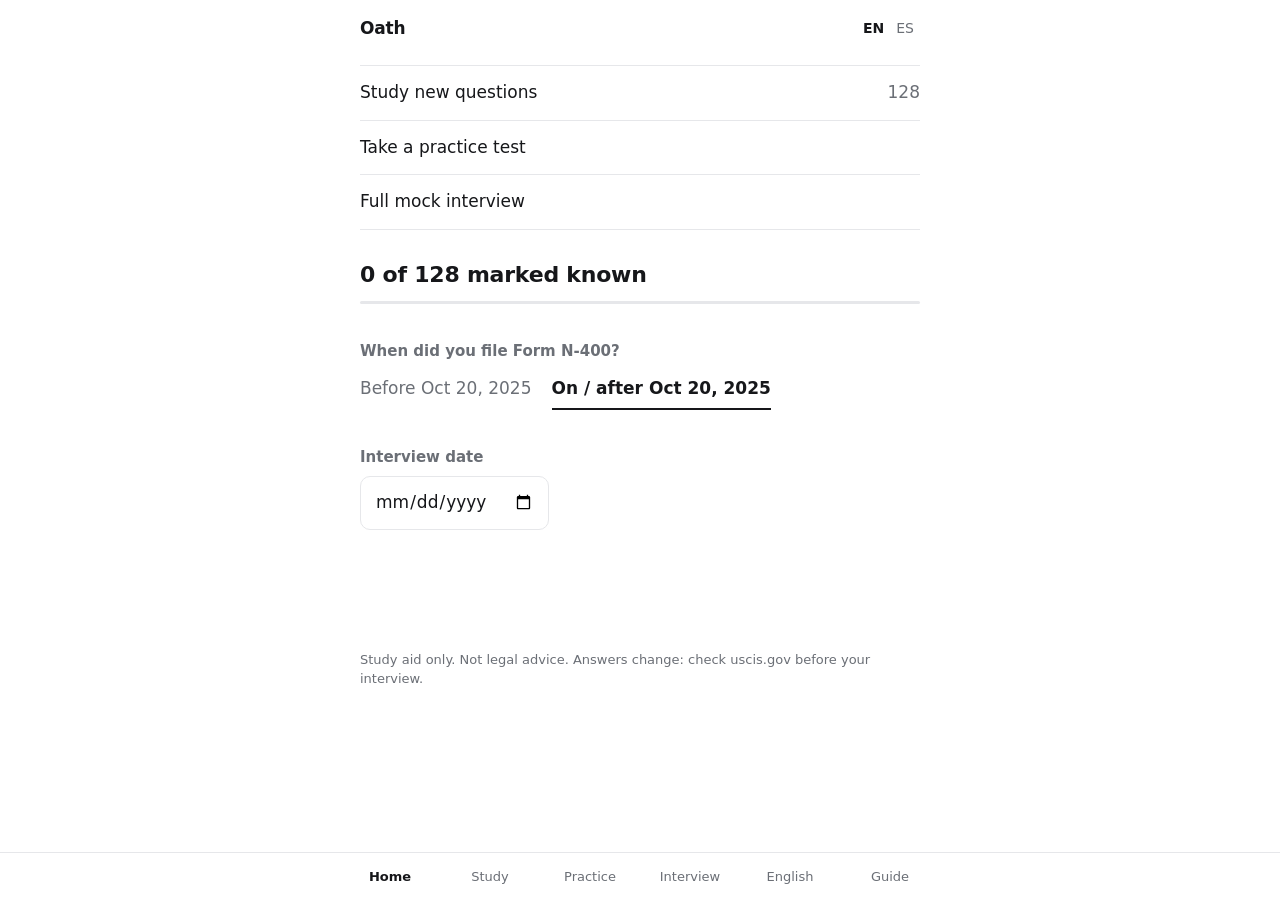
==== commit e02a6e19: "Text cut: one-line disclaimer, removed coaching copy" ====
--- a/index.html
+++ b/index.html
@@ -171,7 +171,6 @@
   knownCount: (a,b)=>a+" of "+b+" marked known",
   listen: "Listen",
   variesTitle: "This answer changes",
-  variesText: "Check the current answer before your interview.",
   variesLinkLabel: {"senators":"Find your senators (senate.gov)","representative":"Find your representative (house.gov)","governor":"Find your governor (usa.gov)","state capital":"State capitals (usa.gov)","justices":"Number of justices (uscis.gov)","office":"Current officeholders (uscis.gov)"},
   testStd: "2025 test: standard",
   testStdDesc: "20 questions, 12 correct to pass",
@@ -193,7 +192,6 @@
   searchPh: "Search",
   noResults: "No matches",
   focusH: "Focus areas",
-  focusEmpty: "Take a practice test to see your weakest categories.",
   focusTries: n=>n===1?"1 try":n+" tries",
   weakBtn: "Practice my weak spots",
   historyH: "Your practice history",
@@ -203,7 +201,7 @@
   clearedAll: "No mistakes left",
   stillLeft: n=>n+" left to review",
   speakH: "Speaking",
-  speakP: "No separate test. The officer judges your spoken English during the interview. Understand the questions and answer in English.",
+  speakP: "No separate test. The officer judges your spoken English during the interview.",
   readVocab: "Reading vocabulary",
   writeVocab: "Writing vocabulary",
   dictH: "Dictation practice",
@@ -228,7 +226,6 @@
   mockCiv: "Civics",
   mockN400: "Interview questions",
   mockPassAll: "You passed every part",
-  mockFailSome: "Practice the parts you missed, then try again",
   readH: "Reading practice",
   readStart: "Start reading practice",
   readAloud: "Hear it first",
@@ -239,7 +236,6 @@
   expNo: "Usually No",
   expYes: "Usually Yes",
   expVaries: "Depends on you",
-  expVariesNote: "Answer truthfully. It depends on your situation.",
   fNo: "Usually No",
   fYes: "Usually Yes",
   fDep: "Depends",
@@ -248,7 +244,7 @@
   checkCond: "if applicable",
   checkProgress: (n,t)=>n+" of "+t+" ready",
   checkReset: "Reset checklist",
-  checkNote: "Bring originals and copies. Documents not in English need a full English translation with the translator's signed certification.",
+  checkNote: "Documents not in English need a full English translation with the translator's signed certification.",
   intStart: "Start practice",
   intQ: (a,b)=>"Question "+a+" of "+b,
   intCorrect: "Correct",
@@ -264,14 +260,13 @@
   steps: [["Check if you qualify","Review the eligibility requirements for your situation (5-year, 3-year marriage, or military path)."],["Prepare Form N-400","Fill out the Application for Naturalization carefully. Gather your green card, travel records, tax records, and other documents."],["Submit your application","File online at uscis.gov ($710) or by mail ($760). Keep copies of everything you send."],["Biometrics appointment","If scheduled, visit an Application Support Center for fingerprints and a photo."],["The interview","A USCIS officer reviews your application and gives you the English and civics tests."],["Get the decision","Granted, continued (you get a written request with a reply deadline, usually 30 days), or denied."],["Oath ceremony notice","You receive Form N-445 with the date, time, and place of your ceremony."],["Take the Oath","At the ceremony you take the Oath of Allegiance and receive your Certificate of Naturalization. You are a U.S. citizen."]],
   feesH: "Filing fees",
   feeRows: [["N-400 online","$710"],["N-400 by mail","$760"],["Reduced fee (paper only; household income 150% to 400% of the poverty guidelines)","$380"],["Fee waiver (income at or below 150% of the poverty guidelines; file Form I-912)","$0"]],
-  feesNote: "Fees change over time. Always verify the current fee at uscis.gov before you file.",
   excH: "Exceptions",
   excs: [["50/20","Age 50+ with 20+ years as a permanent resident: no English test. Take the civics test in your language, with your own interpreter."],["55/15","Age 55+ with 15+ years as a permanent resident: no English test. Take the civics test in your language, with your own interpreter."],["65/20","Age 65+ with 20+ years as a permanent resident: simpler civics test: 10 questions from a special set of 20, 6 correct to pass. May use your language."],["N-648 disability","A licensed medical doctor, doctor of osteopathy, or clinical psychologist can certify a disability (12+ months) that prevents the English or civics test. You may then be exempt."]],
   dayH: "On the day",
   dayTips: ["Arrive at the date and time on your appointment notice. Plan extra time to pass security screening.","You will be under oath: answer truthfully.","The officer reviews your N-400 first, then gives the English and civics tests.","If a document is missing, the officer gives you a written request with a reply deadline (usually 30 days) to send it."],
   resTitle: "Official resources",
   res: [["2025 Civics Test (official)","The official 2025 test page and the 128-question study bank (PDF).","https://www.uscis.gov/citizenship-resource-center/naturalization-test-and-study-resources/2025-civics-test"],["Check for Test Updates","Answers that change (president, senators, governor...). Check before your interview.","https://www.uscis.gov/citizenship/find-study-materials-and-resources/check-for-test-updates"],["Study for the Test","All official USCIS study materials in one place.","https://www.uscis.gov/citizenship/find-study-materials-and-resources/study-for-the-test"],["10 Steps to Naturalization","The official step-by-step process.","https://www.uscis.gov/citizenship/learn-about-citizenship/10-steps-to-naturalization"],["What to Expect at the Interview","The official USCIS walkthrough: what to bring to your interview and what happens next.","https://my.uscis.gov/citizenship/what_to_expect"],["Exceptions & Accommodations","Age, disability, and other exceptions explained.","https://www.uscis.gov/citizenship/exceptions-and-accommodations"],["Multilingual Resources","Official USCIS materials in Spanish, Arabic, Chinese, Korean, Tagalog, Vietnamese (for the 2008 test).","https://www.uscis.gov/citizenship/find-study-materials-and-resources/citizenship-multilingual-resources"],["2008 Test Questions (official text)","The 100-question bank for applications filed before Oct 20, 2025.","https://www.uscis.gov/citizenship-resource-center/naturalization-test-and-study-resources/study-for-the-test/citizenship-resources-in-text-only-format"],["Reduced Fee Request","How to request the $380 reduced filing fee.","https://www.uscis.gov/forms/filing-fees/additional-information-on-filing-a-reduced-fee-request"]],
-  disc: "Study aid only. Not legal advice. Spanish translations are study help; the official 2025 test materials are published in English only. Some answers (president, senators, governor...) change over time. Always check uscis.gov/citizenship/find-study-materials-and-resources/check-for-test-updates before your interview. Question content: USCIS M-1778 (09/25) and Form N-400 (01/20/25) Part 9, verified Sept 2026.",
+  disc: "Study aid only. Not legal advice. Answers change: check uscis.gov before your interview.",
   readRule: "Read 1 of 3 sentences aloud correctly.",
   dictRule: "Write 1 of 3 sentences correctly as the officer reads them.",
 },
@@ -292,7 +287,6 @@
   knownCount: (a,b)=>a+" de "+b+" marcadas",
   listen: "Escuchar",
   variesTitle: "Esta respuesta cambia",
-  variesText: "Verifica la respuesta actual antes de tu entrevista.",
   variesLinkLabel: {"senators":"Encuentra a tus senadores (senate.gov)","representative":"Encuentra a tu representante (house.gov)","governor":"Encuentra a tu gobernador (usa.gov)","state capital":"Capitales estatales (usa.gov)","justices":"Número de jueces (uscis.gov)","office":"Funcionarios actuales (uscis.gov)"},
   testStd: "Examen 2025: estándar",
   testStdDesc: "20 preguntas, 12 correctas para aprobar",
@@ -314,7 +308,6 @@
   searchPh: "Buscar",
   noResults: "Sin resultados",
   focusH: "Áreas de enfoque",
-  focusEmpty: "Haz un examen de práctica para ver tus categorías más débiles.",
   focusTries: n=>n+" intentos",
   weakBtn: "Practicar mis áreas débiles",
   historyH: "Tu historial de práctica",
@@ -324,7 +317,7 @@
   clearedAll: "No quedan errores",
   stillLeft: n=>"Quedan "+n+" por repasar",
   speakH: "Hablar",
-  speakP: "Sin examen separado. El oficial evalúa tu inglés hablado durante la entrevista. Entiende las preguntas y responde en inglés.",
+  speakP: "Sin examen separado. El oficial evalúa tu inglés hablado durante la entrevista.",
   readVocab: "Vocabulario de lectura",
   writeVocab: "Vocabulario de escritura",
   dictH: "Práctica de dictado",
@@ -349,7 +342,6 @@
   mockCiv: "Cívica",
   mockN400: "Preguntas de entrevista",
   mockPassAll: "Aprobaste todas las partes",
-  mockFailSome: "Practica las partes que fallaste y vuelve a intentarlo",
   readH: "Práctica de lectura",
   readStart: "Empezar la práctica de lectura",
   readAloud: "Escucharla primero",
@@ -360,7 +352,6 @@
   expNo: "Normalmente No",
   expYes: "Normalmente Sí",
   expVaries: "Depende de ti",
-  expVariesNote: "Responde con la verdad. Depende de tu situación.",
   fNo: "Normalmente No",
   fYes: "Normalmente Sí",
   fDep: "Depende",
@@ -369,7 +360,7 @@
   checkCond: "si aplica",
   checkProgress: (n,t)=>n+" de "+t+" listos",
   checkReset: "Reiniciar lista",
-  checkNote: "Lleva originales y copias. Los documentos que no estén en inglés necesitan una traducción completa al inglés con la certificación firmada del traductor.",
+  checkNote: "Los documentos que no estén en inglés necesitan una traducción completa al inglés con la certificación firmada del traductor.",
   intStart: "Empezar a practicar",
   intQ: (a,b)=>"Pregunta "+a+" de "+b,
   intCorrect: "Correcto",
@@ -385,14 +376,13 @@
   steps: [["Verifica si calificas","Revisa los requisitos de elegibilidad para tu caso (5 años, 3 años por matrimonio, o vía militar)."],["Prepara el Formulario N-400","Completa la Solicitud de Naturalización con cuidado. Reúne tu tarjeta verde, registros de viajes, impuestos y otros documentos."],["Envía tu solicitud","Presenta en línea en uscis.gov ($710) o por correo ($760). Guarda copias de todo lo que envíes."],["Cita de datos biométricos","Si te citan, visita un Centro de Apoyo de Solicitudes para huellas y foto."],["La entrevista","Un oficial de USCIS revisa tu solicitud y te hace los exámenes de inglés y educación cívica."],["Recibe la decisión","Aprobada, continuada (recibirás una solicitud escrita con fecha límite de respuesta, normalmente 30 días) o denegada."],["Aviso de la ceremonia","Recibes el Formulario N-445 con la fecha, hora y lugar de tu ceremonia."],["Haz el juramento","En la ceremonia haces el Juramento de Lealtad y recibes tu Certificado de Naturalización. Eres ciudadano de EE. UU."]],
   feesH: "Tarifas",
   feeRows: [["N-400 en línea","$710"],["N-400 por correo","$760"],["Tarifa reducida (solo por correo; ingresos del hogar del 150% al 400% de la línea de pobreza)","$380"],["Exención de pago (ingresos hasta el 150% de la línea de pobreza; presenta el Formulario I-912)","$0"]],
-  feesNote: "Las tarifas cambian con el tiempo. Verifica siempre la tarifa actual en uscis.gov antes de presentar.",
   excH: "Excepciones",
   excs: [["50/20","50 años o más con 20+ años como residente permanente: sin examen de inglés. Toma el examen de educación cívica en tu idioma, con tu propio intérprete."],["55/15","55 años o más con 15+ años como residente permanente: sin examen de inglés. Toma el examen de educación cívica en tu idioma, con tu propio intérprete."],["65/20","65 años o más con 20+ años como residente permanente: examen más simple: 10 preguntas de un grupo especial de 20, 6 correctas para aprobar. Puedes usar tu idioma."],["N-648 discapacidad","Un médico licenciado (MD o DO) o psicólogo clínico puede certificar una discapacidad (12+ meses) que impide los exámenes de inglés o educación cívica. Puedes quedar exento."]],
   dayH: "El día de la cita",
   dayTips: ["Llega en la fecha y hora de tu aviso de cita. Calcula tiempo extra para el control de seguridad.","Estarás bajo juramento: responde con la verdad.","El oficial revisa tu N-400 primero, luego te hace los exámenes de inglés y educación cívica.","Si falta un documento, el oficial te da una solicitud escrita con una fecha límite de respuesta (normalmente 30 días) para enviarlo."],
   resTitle: "Recursos oficiales",
   res: [["Examen de Educación Cívica 2025 (oficial)","La página oficial del examen 2025 y el banco de 128 preguntas (PDF).","https://www.uscis.gov/citizenship-resource-center/naturalization-test-and-study-resources/2025-civics-test"],["Revisar actualizaciones del examen","Respuestas que cambian (presidente, senadores, gobernador...). Revisa antes de tu entrevista.","https://www.uscis.gov/citizenship/find-study-materials-and-resources/check-for-test-updates"],["Estudia para el examen","Todos los materiales oficiales de estudio de USCIS en un lugar.","https://www.uscis.gov/citizenship/find-study-materials-and-resources/study-for-the-test"],["10 pasos a la naturalización","El proceso oficial paso a paso.","https://www.uscis.gov/citizenship/learn-about-citizenship/10-steps-to-naturalization"],["Qué esperar en la entrevista","La guía oficial de USCIS: qué llevar a tu entrevista y qué pasa después.","https://my.uscis.gov/citizenship/what_to_expect"],["Excepciones y adaptaciones","Excepciones por edad, discapacidad y otras, explicadas.","https://www.uscis.gov/citizenship/exceptions-and-accommodations"],["Recursos multilingües","Materiales oficiales de USCIS en español, árabe, chino, coreano, tagalo, vietnamita (para el examen 2008).","https://www.uscis.gov/citizenship/find-study-materials-and-resources/citizenship-multilingual-resources"],["Preguntas del examen 2008 (texto oficial)","El banco de 100 preguntas para solicitudes presentadas antes del 20 de oct. de 2025.","https://www.uscis.gov/citizenship-resource-center/naturalization-test-and-study-resources/study-for-the-test/citizenship-resources-in-text-only-format"],["Solicitud de tarifa reducida","Cómo solicitar la tarifa reducida de $380.","https://www.uscis.gov/forms/filing-fees/additional-information-on-filing-a-reduced-fee-request"]],
-  disc: "Solo ayuda de estudio. No es asesoría legal. Las traducciones al español son para ayudarte a estudiar; los materiales oficiales del examen 2025 se publican solo en inglés. Algunas respuestas (presidente, senadores, gobernador...) cambian con el tiempo. Revisa siempre uscis.gov/citizenship/find-study-materials-and-resources/check-for-test-updates antes de tu entrevista. Contenido de preguntas: USCIS M-1778 (09/25) y Formulario N-400 (01/20/25) Parte 9, verificado en septiembre de 2026.",
+  disc: "Solo ayuda de estudio. No es asesoría legal. Las respuestas cambian: revisa uscis.gov antes de tu entrevista.",
   readRule: "Lee bien en voz alta 1 de 3 oraciones.",
   dictRule: "Escribe bien 1 de 3 frases que lee el oficial.",
 }
@@ -779,7 +769,7 @@
     const m = rawAns.match(/^(VARIES|VARÍA)\s*:\s*([^()]+?)\s*\(([^)]*(?:verificado|verified)[^)]*)\)\s*$/i);
     const current = m ? `<p class="answer">${esc(m[2].trim())}</p><p class="muted">${esc(m[3][0].toUpperCase()+m[3].slice(1))}</p>`
       : `<p class="muted">${esc(rawAns.replace(/^(VARIES|VARÍA)\s*/i,""))}</p>`;
-    return `<div class="varies"><p><strong>${esc(t.variesTitle)}.</strong> ${esc(t.variesText)}</p>${current}
+    return `<div class="varies"><p><strong>${esc(t.variesTitle)}.</strong></p>${current}
       <a href="${VARIES_LINK[key]}" target="_blank" rel="noopener">${esc(t.variesLinkLabel[linkKey]||t.variesLinkLabel.office)}</a></div>`;
   }
   return `<ul class="answers" aria-label="${esc(t.answersLabel)}">${q.a[lang].map(a=>`<li>${esc(a)}</li>`).join("")}</ul>`;
@@ -815,7 +805,7 @@
 /* ---------- practice (civics) ---------- */
 function focusHTML(){
   const t = T(), rows = weakestCats();
-  if(!rows.length) return `<p class="muted">${esc(t.focusEmpty)}</p>`;
+  if(!rows.length) return "";
   return `<ul class="list">${rows.map(r=>rowInfo(catLabel(r.c), Math.round(r.acc*100)+"%, "+t.focusTries(r.n))).join("")}</ul>
     <button class="link" id="weakBtn">${esc(t.weakBtn)}</button>`;
 }
@@ -1014,7 +1004,7 @@
   el.innerHTML = `${dz.mock?mockBanner(2):""}
     <p class="muted">${esc(t.dictQ(dz.idx+1, dz.order.length))}</p>
     <button class="btn quiet" id="dzPlay">${esc(t.dictPlay)}</button>
-    <textarea id="dzIn" class="input" rows="2" placeholder="${esc(t.dictPh)}" aria-label="${esc(t.dictPh)}" autocomplete="off" autocapitalize="off" autocorrect="off" spellcheck="false"></textarea>
+    <textarea id="dzIn" class="input" rows="2" aria-label="${esc(t.dictPh)}" autocomplete="off" autocapitalize="off" autocorrect="off" spellcheck="false"></textarea>
     <button class="btn" id="dzCheck">${esc(t.dictCheck)}</button>`;
   const ta = el.querySelector("#dzIn");
   ta.value = dz.draft || "";
@@ -1092,7 +1082,7 @@
     [t.mockN400, mock.n400, 8, mock.n400>=8],
   ];
   const allPass = rows.every(r=>r[3]);
-  const msg = allPass ? t.mockPassAll : t.mockFailSome;
+  const msg = allPass ? t.mockPassAll : t.failMsg;
   el.innerHTML = `<h1 class="title ${allPass?"pass":"fail"}">${esc(msg)}</h1>
     <ul class="list">${rows.map(r=>`<li class="row ${r[3]?"pass":"fail"}"><span class="grow">${esc(r[0])}</span><span class="detail">${r[1]}/${r[2]}</span></li>`).join("")}</ul>
     <button class="btn" id="mockAgain">${esc(t.mockStart)}</button>
@@ -1117,7 +1107,6 @@
       <p>${esc(other)}</p>
       <p class="muted">${esc(t.intMeaning)}</p>
       <p>${esc(q[lang==="es"?"meaning_es":"meaning_en"])}</p>
-      ${q.expected==="varies"?`<p class="muted">${esc(t.expVariesNote)}</p>`:""}
       <div class="actions"><button class="link" data-act="speak">${esc(t.listen)}</button></div>
     </div>
   </li>`;
@@ -1175,7 +1164,7 @@
   el.innerHTML = `<p class="muted">${esc(t.intQ(ipz.idx+1, ipz.order.length))}</p>
     <p class="prompt">${esc(q.en)}</p>
     <p class="verdict ${right?"pass":"fail"}">${esc(right?t.intCorrect:t.intWrong)}</p>
-    ${varies?`<p>${esc(t.expVariesNote)}</p>`
+    ${varies?""
       :`<p>${esc(q[lang==="es"?"meaning_es":"meaning_en"])}</p><p class="muted">${esc(lang==="es"?q.en:q.es)}</p>`}
     <button class="btn" id="intNext">${esc(t.intNext)}</button>`;
   announce(right?t.intCorrect:t.intWrong);
@@ -1207,7 +1196,7 @@
   el.innerHTML = `${title("guide")}
     ${section(t.eligH, `<ul>${t.elig.map(x=>`<li>${esc(x)}</li>`).join("")}</ul>`)}
     ${section(t.stepsH, `<ol>${t.steps.map(s=>`<li><strong>${esc(s[0])}</strong> ${esc(s[1])}</li>`).join("")}</ol>`)}
-    ${section(t.feesH, `<ul class="list">${t.feeRows.map(r=>rowInfo(r[0], r[1])).join("")}</ul><p class="muted">${esc(t.feesNote)}</p>`)}
+    ${section(t.feesH, `<ul class="list">${t.feeRows.map(r=>rowInfo(r[0], r[1])).join("")}</ul>`)}
     ${section(t.excH, `<ul>${t.excs.map(e=>`<li><strong>${esc(e[0])}</strong> ${esc(e[1])}</li>`).join("")}</ul>`)}
     ${section(t.checkTitle, `<p class="muted" id="chkCount">${esc(t.checkProgress(n, CHECKLIST.length))}</p>${CHECKLIST.map(item).join("")}
       <p class="muted">${esc(t.checkNote)}</p><button class="link" id="chkReset">${esc(t.checkReset)}</button>`)}
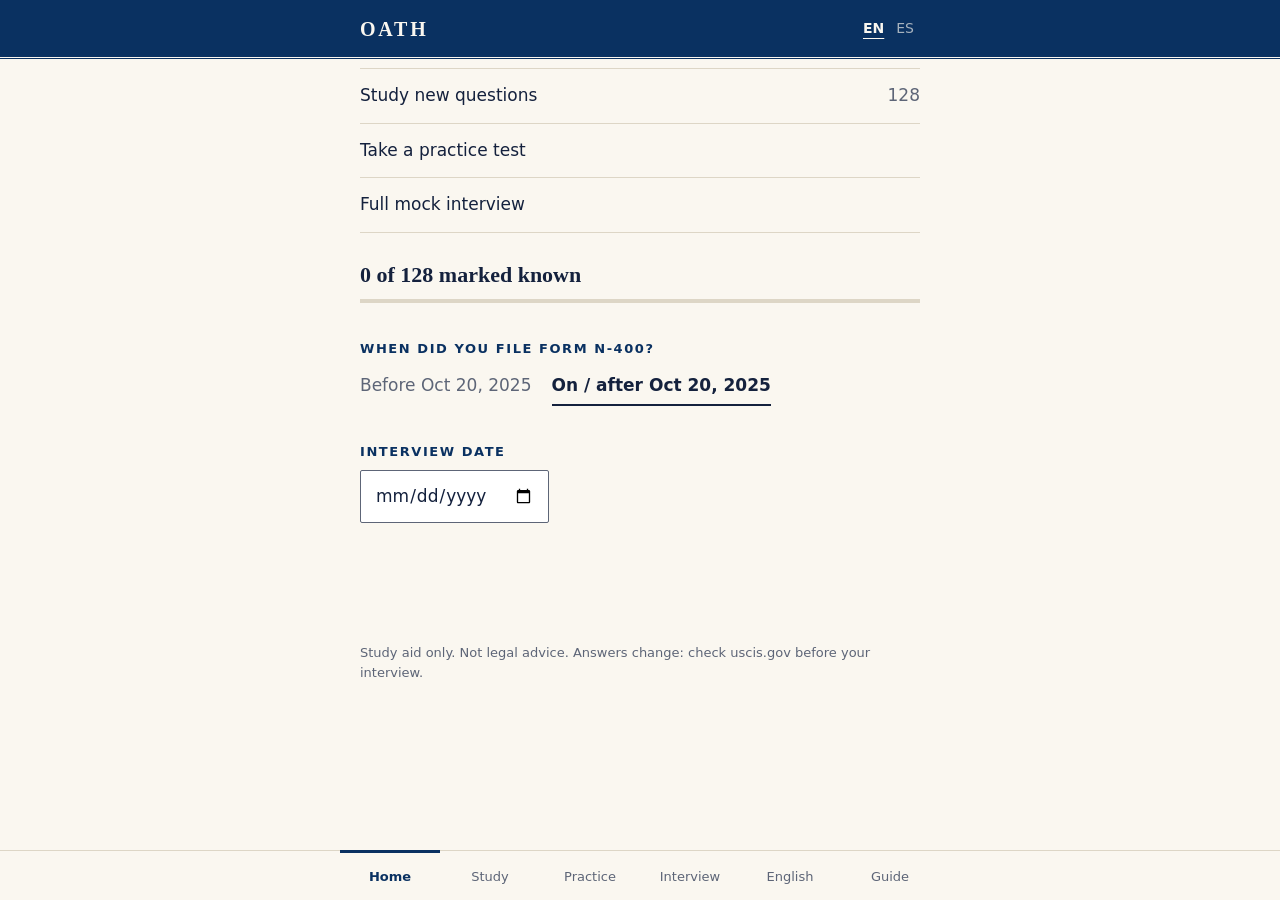
==== commit 94ba1443: "Style: civic document identity, paper + navy + serif" ====
--- a/index.html
+++ b/index.html
@@ -3,21 +3,25 @@
 <head>
 <meta charset="UTF-8">
 <meta name="viewport" content="width=device-width, initial-scale=1.0, viewport-fit=cover">
-<meta name="theme-color" content="#ffffff" media="(prefers-color-scheme: light)">
-<meta name="theme-color" content="#101113" media="(prefers-color-scheme: dark)">
+<meta name="theme-color" content="#0a3161" media="(prefers-color-scheme: light)">
+<meta name="theme-color" content="#070b14" media="(prefers-color-scheme: dark)">
 <title>Oath: Study for U.S. Citizenship</title>
 <link rel="manifest" href="manifest.json">
 <link rel="icon" type="image/png" sizes="192x192" href="icon-192.png">
 <link rel="apple-touch-icon" href="apple-touch-icon.png">
 <style>
-/* One accent, system font, hairlines. Hierarchy comes from size, weight and space. */
+/* Civic identity: warm paper, ink navy, one serif voice for headings and questions, sans for UI.
+   Navy = structure and action. Green/red = correct/incorrect only. */
 :root{
-  --bg:#fff; --fg:#16171a; --muted:#6b6f76; --line:#e6e7ea; --hover:#f5f5f6;
+  --bg:#faf7f0; --fg:#14213d; --muted:#5d6577; --line:#ddd6c6; --hover:#f1ecdf;
   --accent:#0a3161; --on-accent:#fff; --pass:#1a7f37; --fail:#b3261e;
+  --mast:#0a3161; --on-mast:#faf7f0;
+  --serif:Charter,"Bitstream Charter","Iowan Old Style","Palatino Linotype",Palatino,Georgia,serif;
   color-scheme:light dark;
 }
 @media (prefers-color-scheme:dark){
-  :root{--bg:#101113; --fg:#ececee; --muted:#9a9da4; --line:#26282c; --hover:#1a1b1e;
+  :root{--bg:#0d1320; --fg:#ece8dc; --muted:#a0a7b8; --line:#26304a; --hover:#151d30;
+    --mast:#070b14; --on-mast:#ece8dc;
     --accent:#8ab4f8; --on-accent:#0b1220; --pass:#4ac26b; --fail:#ff7b72;}
 }
 *{box-sizing:border-box;-webkit-tap-highlight-color:transparent;}
@@ -29,28 +33,30 @@
 [tabindex="-1"]:focus{outline:none;}
 .sr-only{position:absolute;width:1px;height:1px;margin:-1px;overflow:hidden;clip:rect(0,0,0,0);white-space:nowrap;}
 
-/* frame */
-header{display:flex;align-items:center;justify-content:space-between;max-width:600px;margin:0 auto;padding:14px 20px;}
-.brand{font-size:17px;font-weight:600;letter-spacing:-.01em;}
-.lang button{padding:4px 6px;color:var(--muted);font-size:14px;}
-.lang button[aria-pressed="true"]{color:var(--fg);font-weight:600;}
+/* frame: a full-width masthead, like letterhead */
+header{display:flex;align-items:center;justify-content:space-between;background:var(--mast);color:var(--on-mast);
+  padding:14px max(20px,calc((100% - 600px)/2 + 20px));border-bottom:3px double var(--on-mast);}
+.brand{font:700 20px/1 var(--serif);letter-spacing:.14em;text-transform:uppercase;}
+.lang button{padding:4px 6px;color:var(--on-mast);opacity:.65;font-size:14px;}
+.lang button[aria-pressed="true"]{opacity:1;font-weight:700;text-decoration:underline;text-underline-offset:5px;}
+.lang :focus-visible{outline-color:var(--on-mast);}
 main{max-width:600px;margin:0 auto;padding:8px 20px 120px;}
 .view{display:none;} .view.on{display:block;}
 footer{max-width:600px;margin:0 auto;padding:0 20px 110px;font-size:13px;color:var(--muted);}
 nav{position:fixed;left:0;right:0;bottom:0;background:var(--bg);border-top:1px solid var(--line);
   padding-bottom:env(safe-area-inset-bottom);}
 nav div{display:flex;max-width:600px;margin:0 auto;}
-.tab{flex:1;text-align:center;padding:14px 2px;font-size:13px;color:var(--muted);}
-.tab[aria-current="page"]{color:var(--fg);font-weight:600;}
+.tab{flex:1;text-align:center;padding:14px 2px;font-size:13px;color:var(--muted);border-top:3px solid transparent;margin-top:-1px;}
+.tab[aria-current="page"]{color:var(--accent);font-weight:700;border-top-color:var(--accent);}
 
 /* type */
-.title{font-size:30px;line-height:1.15;font-weight:650;letter-spacing:-.02em;margin:16px 0 20px;}
-h2{font-size:15px;font-weight:600;color:var(--muted);margin:36px 0 8px;}
+.title{font:700 32px/1.15 var(--serif);letter-spacing:-.01em;margin:24px 0 20px;padding-bottom:14px;border-bottom:1px solid var(--fg);}
+h2{font-size:13px;font-weight:700;letter-spacing:.12em;text-transform:uppercase;color:var(--accent);margin:36px 0 8px;}
 p{margin:0 0 12px;}
 .muted{color:var(--muted);font-size:15px;}
 .sub{display:block;color:var(--muted);font-size:14px;font-weight:400;}
-.stat{font-size:22px;font-weight:600;letter-spacing:-.01em;margin:28px 0 10px;}
-.num{font-size:44px;font-weight:650;letter-spacing:-.02em;}
+.stat{font:600 22px/1.3 var(--serif);margin:28px 0 10px;}
+.num{font:700 52px/1 var(--serif);font-variant-numeric:lining-nums tabular-nums;}
 .pass{color:var(--pass);} .fail{color:var(--fail);}
 .split{display:flex;justify-content:space-between;gap:12px;}
 .grow{flex:1;min-width:0;}
@@ -63,49 +69,50 @@
 .row.pass .detail{color:var(--pass);} .row.fail .detail{color:var(--fail);}
 .row .sub a{margin-bottom:2px;}
 
-/* expandable question rows */
+/* expandable question rows; a navy rule marks the ones you know */
 .q{border-bottom:1px solid var(--line);}
 .qhead{display:flex;gap:16px;width:100%;padding:14px 0;align-items:baseline;}
-.qn{color:var(--muted);font-variant-numeric:tabular-nums;min-width:2ch;}
-.known .qn{color:var(--accent);font-weight:600;}
+.qn{font-family:var(--serif);color:var(--muted);font-variant-numeric:tabular-nums;min-width:2ch;}
+.known{box-shadow:inset 3px 0 0 var(--accent);padding-left:12px;}
+.known .qn{color:var(--accent);font-weight:700;}
 .qt{display:block;font-weight:500;}
 .qbody{display:none;padding:0 0 16px calc(2ch + 16px);}
 .q.open .qbody{display:block;}
 .answers{margin:0 0 12px;padding-left:18px;}
 .answers li{margin:4px 0;}
 .varies{margin:0 0 12px;}
-.answer{font-size:19px;font-weight:600;margin:0;}
+.answer{font:600 20px/1.4 var(--serif);margin:0;}
 .actions{display:flex;gap:20px;}
 .link[aria-pressed="true"]{font-weight:600;}
 
-/* controls */
-.btn{display:block;width:100%;padding:14px 18px;margin:12px 0 0;border-radius:10px;
+/* controls: square-cornered, like a form */
+.btn{display:block;width:100%;padding:14px 18px;margin:12px 0 0;border-radius:2px;
   background:var(--accent);color:var(--on-accent);font-weight:600;text-align:center;}
-.btn.quiet{background:var(--hover);color:var(--fg);border:1px solid var(--line);}
+.btn.quiet{background:transparent;color:var(--accent);border:1.5px solid var(--accent);}
 .btn:active{opacity:.85;}
 .link{color:var(--accent);font-size:16px;padding:8px 0;}
 .pair{display:grid;grid-template-columns:1fr 1fr;gap:12px;}
 .seg{display:flex;gap:20px;margin:0 0 12px;}
 .seg button{color:var(--muted);padding:6px 0;border-bottom:2px solid transparent;}
 .seg button[aria-pressed="true"]{color:var(--fg);font-weight:600;border-color:var(--fg);}
-.search,.input,input[type=date]{width:100%;padding:12px 14px;border:1px solid var(--line);border-radius:10px;
-  background:var(--bg);margin:0 0 16px;}
+.search,.input,input[type=date]{width:100%;padding:12px 14px;border:1px solid var(--muted);border-radius:2px;
+  background:#fff;color:#14213d;margin:0 0 16px;}
 .input{margin-top:16px;}
 .field{display:flex;align-items:center;gap:16px;}
 .field input{width:auto;margin:0;}
-.bar{height:3px;background:var(--line);border-radius:2px;overflow:hidden;margin:0 0 12px;}
+.bar{height:4px;background:var(--line);margin:0 0 12px;}
 .bar div{height:100%;background:var(--accent);}
 
 /* sessions */
-.prompt{font-size:26px;line-height:1.3;font-weight:600;letter-spacing:-.015em;margin:24px 0 8px;}
-.verdict{font-size:20px;font-weight:600;margin:20px 0 0;}
+.prompt{font:600 27px/1.3 var(--serif);margin:24px 0 8px;}
+.verdict{font:600 21px/1.4 var(--serif);margin:20px 0 0;}
 .dw.bad{color:var(--fail);text-decoration:underline;} .dw.ok{color:var(--pass);}
 #pans{margin-top:20px;}
 
 /* guide */
 details{border-top:1px solid var(--line);}
 details:last-of-type{border-bottom:1px solid var(--line);}
-summary{padding:16px 0;font-weight:600;cursor:pointer;list-style:none;display:flex;justify-content:space-between;}
+summary{padding:16px 0;font:600 18px/1.4 var(--serif);cursor:pointer;list-style:none;display:flex;justify-content:space-between;}
 summary::-webkit-details-marker{display:none;}
 summary::after{content:"+";color:var(--muted);font-weight:400;}
 details[open] summary::after{content:"\2212";}
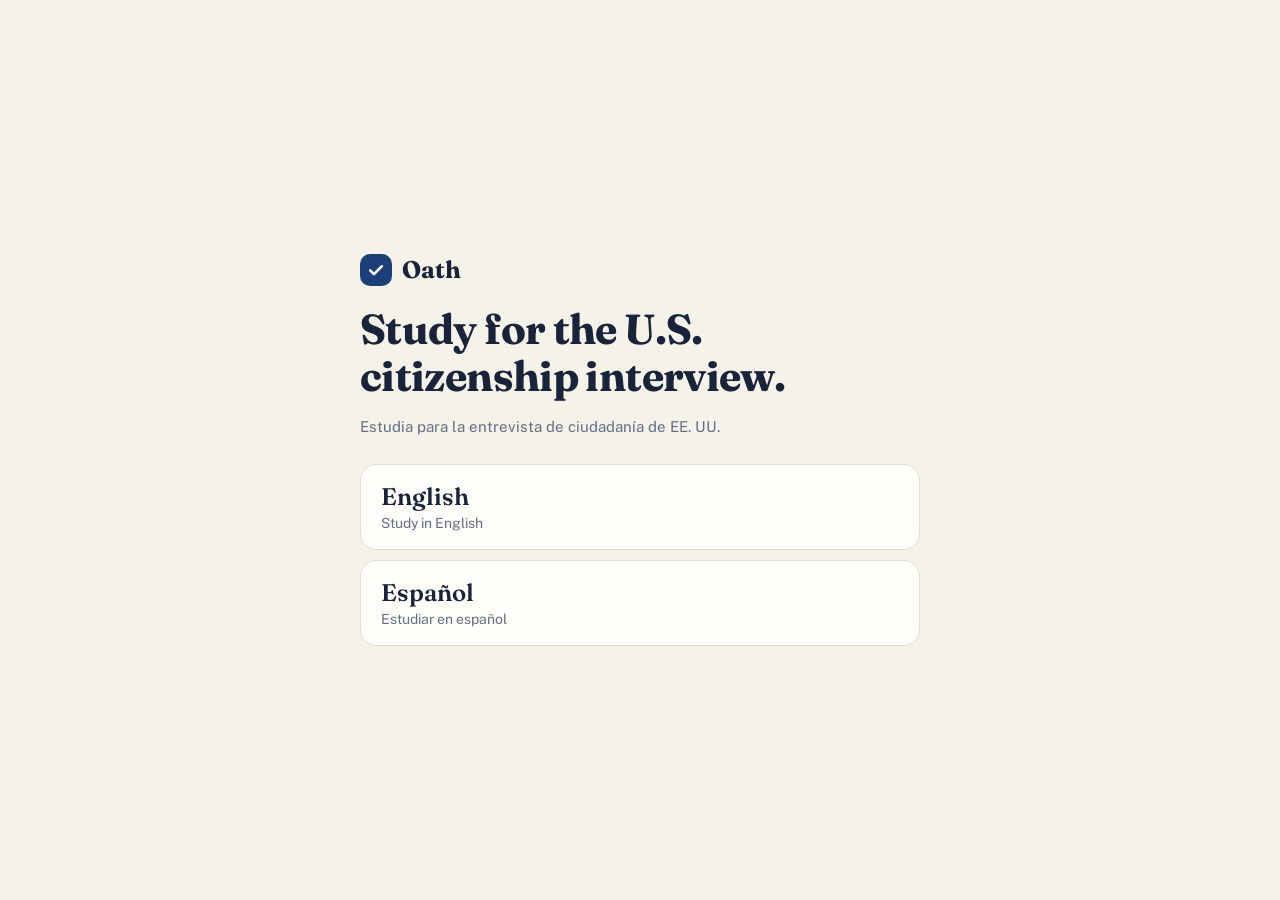
==== commit fcfbd85d: "Rebuild from first principles: onboarding, responsive desktop/mobile, viewport fit, icon-first actio" ====
--- a/index.html
+++ b/index.html
@@ -3,146 +3,460 @@
 <head>
 <meta charset="UTF-8">
 <meta name="viewport" content="width=device-width, initial-scale=1.0, viewport-fit=cover">
-<meta name="theme-color" content="#0a3161" media="(prefers-color-scheme: light)">
-<meta name="theme-color" content="#070b14" media="(prefers-color-scheme: dark)">
+<meta name="theme-color" content="#f6f3ec" media="(prefers-color-scheme: light)">
+<meta name="theme-color" content="#0e1424" media="(prefers-color-scheme: dark)">
 <title>Oath: Study for U.S. Citizenship</title>
 <link rel="manifest" href="manifest.json">
 <link rel="icon" type="image/png" sizes="192x192" href="icon-192.png">
 <link rel="apple-touch-icon" href="apple-touch-icon.png">
 <style>
-/* Civic identity: warm paper, ink navy, one serif voice for headings and questions, sans for UI.
-   Navy = structure and action. Green/red = correct/incorrect only. */
+/* Paper, ink, one navy for action, one green for progress. Serif for questions and numbers, sans for UI.
+   Mobile: header / one screen / bottom bar, all inside the viewport.
+   Desktop (900px+): sidebar + content, master/detail where it helps. */
+@font-face{font-family:"Public Sans";src:url([data-uri]) format("woff2");font-weight:100 900;font-display:swap;}
+@font-face{font-family:Fraunces;src:url([data-uri]) format("woff2");font-weight:100 900;font-display:swap;}
+
 :root{
-  --bg:#faf7f0; --fg:#14213d; --muted:#5d6577; --line:#ddd6c6; --hover:#f1ecdf;
-  --accent:#0a3161; --on-accent:#fff; --pass:#1a7f37; --fail:#b3261e;
-  --mast:#0a3161; --on-mast:#faf7f0;
-  --serif:Charter,"Bitstream Charter","Iowan Old Style","Palatino Linotype",Palatino,Georgia,serif;
+  --bg:#f5f2ea; --surf:#fffefb; --fg:#19233a; --muted:#646d82; --line:#e3ded1; --soft:#ece7da;
+  --accent:#1d3f7a; --on-accent:#fff;
+  --good:#1d8a4e; --warn:#b8710b; --bad:#b3261e; --flame:#e0651f;
+  --serif:Fraunces,Charter,"Iowan Old Style",Georgia,serif;
+  --sans:"Public Sans",system-ui,-apple-system,"Segoe UI",Roboto,sans-serif;
   color-scheme:light dark;
 }
 @media (prefers-color-scheme:dark){
-  :root{--bg:#0d1320; --fg:#ece8dc; --muted:#a0a7b8; --line:#26304a; --hover:#151d30;
-    --mast:#070b14; --on-mast:#ece8dc;
-    --accent:#8ab4f8; --on-accent:#0b1220; --pass:#4ac26b; --fail:#ff7b72;}
+  :root{--bg:#0e1424; --surf:#161e33; --fg:#ebe7db; --muted:#9aa3b8; --line:#263052; --soft:#1e2844;
+    --accent:#8fb4f5; --on-accent:#0b1220; --good:#4cc47b; --warn:#e9a64a; --bad:#ff7b72; --flame:#ff8a4c;}
 }
 *{box-sizing:border-box;-webkit-tap-highlight-color:transparent;}
-body{margin:0;background:var(--bg);color:var(--fg);font:17px/1.5 system-ui,-apple-system,"Segoe UI",Roboto,sans-serif;}
-button,input,textarea{font:inherit;color:inherit;}
+[hidden]{display:none!important;}
+html,body{height:100%;margin:0;}
+body{overflow:hidden;background:var(--bg);color:var(--fg);font:16px/1.45 var(--sans);-webkit-text-size-adjust:100%;}
+button,input,textarea,select{font:inherit;color:inherit;}
 button{background:none;border:0;padding:0;cursor:pointer;text-align:left;}
+button:disabled{cursor:default;}
+h1,h2,p,ul,ol{margin:0;}
+ul,ol{padding:0;}
 a{color:var(--accent);}
+small{font-size:13px;color:var(--muted);}
 :focus-visible{outline:2px solid var(--accent);outline-offset:2px;}
 [tabindex="-1"]:focus{outline:none;}
 .sr-only{position:absolute;width:1px;height:1px;margin:-1px;overflow:hidden;clip:rect(0,0,0,0);white-space:nowrap;}
-
-/* frame: a full-width masthead, like letterhead */
-header{display:flex;align-items:center;justify-content:space-between;background:var(--mast);color:var(--on-mast);
-  padding:14px max(20px,calc((100% - 600px)/2 + 20px));border-bottom:3px double var(--on-mast);}
-.brand{font:700 20px/1 var(--serif);letter-spacing:.14em;text-transform:uppercase;}
-.lang button{padding:4px 6px;color:var(--on-mast);opacity:.65;font-size:14px;}
-.lang button[aria-pressed="true"]{opacity:1;font-weight:700;text-decoration:underline;text-underline-offset:5px;}
-.lang :focus-visible{outline-color:var(--on-mast);}
-main{max-width:600px;margin:0 auto;padding:8px 20px 120px;}
-.view{display:none;} .view.on{display:block;}
-footer{max-width:600px;margin:0 auto;padding:0 20px 110px;font-size:13px;color:var(--muted);}
-nav{position:fixed;left:0;right:0;bottom:0;background:var(--bg);border-top:1px solid var(--line);
-  padding-bottom:env(safe-area-inset-bottom);}
-nav div{display:flex;max-width:600px;margin:0 auto;}
-.tab{flex:1;text-align:center;padding:14px 2px;font-size:13px;color:var(--muted);border-top:3px solid transparent;margin-top:-1px;}
-.tab[aria-current="page"]{color:var(--accent);font-weight:700;border-top-color:var(--accent);}
-
-/* type */
-.title{font:700 32px/1.15 var(--serif);letter-spacing:-.01em;margin:24px 0 20px;padding-bottom:14px;border-bottom:1px solid var(--fg);}
-h2{font-size:13px;font-weight:700;letter-spacing:.12em;text-transform:uppercase;color:var(--accent);margin:36px 0 8px;}
-p{margin:0 0 12px;}
+.grow{flex:1;min-width:0;}
 .muted{color:var(--muted);font-size:15px;}
-.sub{display:block;color:var(--muted);font-size:14px;font-weight:400;}
-.stat{font:600 22px/1.3 var(--serif);margin:28px 0 10px;}
-.num{font:700 52px/1 var(--serif);font-variant-numeric:lining-nums tabular-nums;}
-.pass{color:var(--pass);} .fail{color:var(--fail);}
-.split{display:flex;justify-content:space-between;gap:12px;}
-.grow{flex:1;min-width:0;}
-
-/* lists */
-.list{list-style:none;margin:0 0 8px;padding:0;border-top:1px solid var(--line);}
-.row{display:flex;align-items:baseline;gap:16px;width:100%;padding:14px 0;border-bottom:1px solid var(--line);}
-button.row:hover,.qhead:hover{background:var(--hover);}
-.detail{color:var(--muted);font-variant-numeric:tabular-nums;white-space:nowrap;}
-.row.pass .detail{color:var(--pass);} .row.fail .detail{color:var(--fail);}
-.row .sub a{margin-bottom:2px;}
-
-/* expandable question rows; a navy rule marks the ones you know */
-.q{border-bottom:1px solid var(--line);}
-.qhead{display:flex;gap:16px;width:100%;padding:14px 0;align-items:baseline;}
-.qn{font-family:var(--serif);color:var(--muted);font-variant-numeric:tabular-nums;min-width:2ch;}
-.known{box-shadow:inset 3px 0 0 var(--accent);padding-left:12px;}
-.known .qn{color:var(--accent);font-weight:700;}
-.qt{display:block;font-weight:500;}
-.qbody{display:none;padding:0 0 16px calc(2ch + 16px);}
+.i{width:22px;height:22px;flex:none;fill:none;stroke:currentColor;stroke-width:2;stroke-linecap:round;stroke-linejoin:round;}
+.tick{stroke:var(--good);stroke-width:3;}
+
+/* ---------- frame ---------- */
+#app{height:100vh;height:100dvh;display:grid;grid-template-columns:minmax(0,1fr);grid-template-rows:auto minmax(0,1fr) auto;
+  grid-template-areas:"top" "main" "bar";}
+#side{display:none;grid-area:side;}
+#top{grid-area:top;display:flex;align-items:center;gap:4px;padding:calc(6px + env(safe-area-inset-top)) 8px 6px 16px;
+  border-bottom:1px solid var(--line);}
+#app.focus #top{display:none;}
+main{grid-area:main;min-height:0;}
+#bar{grid-area:bar;display:flex;background:var(--surf);border-top:1px solid var(--line);padding-bottom:env(safe-area-inset-bottom);}
+.top-title{flex:1;font:600 22px/1.2 var(--serif);letter-spacing:-.01em;}
+.lang{display:flex;border:1px solid var(--line);border-radius:10px;overflow:hidden;margin-right:4px;}
+.lang button{height:34px;padding:0 11px;font-size:13px;font-weight:700;color:var(--muted);text-align:center;}
+.lang button[aria-pressed="true"]{background:var(--accent);color:var(--on-accent);}
+
+.view{display:none;height:100%;overflow-y:auto;padding:16px 16px 20px;overscroll-behavior:contain;}
+.view.on{display:block;}
+.view.on:has(>.sess){display:flex;overflow:hidden;}
+.view:has(>.fill){overflow:hidden;}
+.wrap{max-width:1100px;margin:0 auto;}
+.wrap.fill{height:100%;}
+.wrap.narrow{max-width:560px;}
+.page-title{display:none;font:600 34px/1.15 var(--serif);letter-spacing:-.015em;}
+
+/* bottom bar */
+#bar .tab{flex:1;min-width:0;display:flex;flex-direction:column;align-items:center;gap:2px;padding:8px 2px 6px;
+  font-size:11px;font-weight:600;color:var(--muted);text-align:center;}
+#bar .tab span{max-width:100%;overflow:hidden;text-overflow:ellipsis;white-space:nowrap;}
+#bar .tab .i{box-sizing:content-box;width:22px;height:22px;padding:4px 18px;border-radius:14px;transition:background .15s;}
+#bar .tab[aria-current="page"]{color:var(--accent);}
+#bar .tab[aria-current="page"] .i{background:color-mix(in srgb,var(--accent) 15%,transparent);stroke-width:2.3;}
+
+/* ---------- controls ---------- */
+.ib{width:44px;height:44px;flex:none;display:inline-grid;place-items:center;border-radius:12px;color:var(--fg);}
+.ib:hover:not(:disabled){background:var(--soft);}
+.ib:disabled{opacity:.3;}
+.ib[aria-current="page"],.ib[aria-pressed="true"]{background:var(--soft);color:var(--accent);}
+.ib.lg{width:54px;height:54px;border:1px solid var(--line);background:var(--surf);}
+.say{color:var(--accent);}
+.btn{display:flex;align-items:center;justify-content:center;gap:10px;width:100%;min-height:52px;padding:0 20px;border-radius:14px;
+  background:var(--accent);color:var(--on-accent);font-weight:700;text-align:center;transition:transform .1s;}
+.btn:active{transform:scale(.98);}
+.btn.quiet{background:transparent;color:var(--accent);box-shadow:inset 0 0 0 1.5px color-mix(in srgb,var(--accent) 45%,transparent);}
+.chip{display:inline-flex;align-items:center;gap:8px;padding:8px 12px;border-radius:10px;border:1px solid var(--line);
+  font-size:14px;font-weight:600;color:var(--muted);text-align:left;line-height:1.25;}
+.chip .i{width:18px;height:18px;}
+.chip.toggle{height:44px;background:var(--surf);}
+.chip.toggle[aria-pressed="true"]{color:var(--accent);border-color:var(--accent);}
+.chip.toggle[aria-pressed="true"] .i{fill:currentColor;}
+.seg{display:flex;gap:4px;padding:4px;background:var(--soft);border-radius:12px;}
+.seg button{flex:1 0 auto;height:36px;padding:0 10px;border-radius:9px;font-size:14px;font-weight:600;color:var(--muted);text-align:center;white-space:nowrap;}
+.seg button[aria-pressed="true"]{background:var(--surf);color:var(--fg);box-shadow:0 1px 3px rgba(0,0,0,.12);}
+.seg.big button{height:48px;font-size:16px;}
+.bar{height:6px;border-radius:3px;background:var(--line);overflow:hidden;}
+.bar i{display:block;height:100%;border-radius:3px;background:var(--good);transition:width .4s ease;}
+h2{font-size:12px;font-weight:700;letter-spacing:.09em;text-transform:uppercase;color:var(--muted);margin:22px 0 8px;}
+h2:first-child{margin-top:0;}
+input[type=date],.input,.search{height:48px;border:1.5px solid var(--line);border-radius:12px;background:var(--surf);padding:0 12px;}
+input[type=date]{font-size:16px;}
+.input{height:auto;width:100%;padding:14px;font-size:20px;line-height:1.4;resize:none;}
+.search{display:flex;align-items:center;gap:8px;height:44px;margin-bottom:8px;color:var(--muted);}
+.search:focus-within,input[type=date]:focus-visible{border-color:var(--accent);}
+.search input{flex:1;min-width:0;height:100%;border:0;background:none;outline:none;font-size:16px;color:var(--fg);}
+.select{position:relative;flex:1;max-width:380px;}
+.select select{width:100%;height:44px;appearance:none;-webkit-appearance:none;padding:0 38px 0 12px;border:1px solid var(--line);
+  border-radius:12px;background:var(--surf);font-weight:600;font-size:15px;text-overflow:ellipsis;}
+.select .i{position:absolute;right:12px;top:13px;pointer-events:none;color:var(--muted);}
+.opts{display:flex;flex-direction:column;gap:8px;list-style:none;margin:0;}
+.opt{display:flex;align-items:center;gap:14px;width:100%;min-height:60px;padding:10px 14px;background:var(--surf);
+  border:1px solid var(--line);border-radius:14px;}
+.opt:hover{border-color:color-mix(in srgb,var(--accent) 50%,var(--line));}
+.opt b{display:block;font-weight:600;line-height:1.3;}
+.opt small{display:block;line-height:1.3;}
+.opt .chev{color:var(--muted);width:18px;height:18px;}
+.opt-i{width:40px;height:40px;flex:none;display:grid;place-items:center;border-radius:11px;color:var(--accent);
+  background:color-mix(in srgb,var(--accent) 11%,transparent);}
+.badge{min-width:28px;padding:2px 9px;border-radius:8px;background:var(--accent);color:var(--on-accent);font-weight:700;font-size:13px;text-align:center;}
+.radio .dot{width:22px;height:22px;flex:none;border-radius:50%;border:2px solid var(--muted);}
+.radio[aria-pressed="true"]{border-color:var(--accent);}
+.radio[aria-pressed="true"] .dot{border-color:var(--accent);background:var(--accent);box-shadow:inset 0 0 0 4px var(--surf);}
+
+/* ---------- home ---------- */
+.home{display:grid;gap:12px;align-content:start;}
+.hero{display:grid;grid-template-columns:auto minmax(0,1fr);gap:14px 18px;align-items:center;padding:18px;
+  background:var(--surf);border:1px solid var(--line);border-radius:20px;}
+.hero-side{display:flex;flex-direction:column;align-items:flex-start;gap:8px;min-width:0;}
+.chip.streak .i{stroke-width:2.2;}
+.chip.streak.lit{color:var(--flame);border-color:color-mix(in srgb,var(--flame) 45%,var(--line));}
+.chip.streak.lit .i{fill:currentColor;}
+.cta{grid-column:1/-1;display:flex;align-items:center;gap:12px;padding:14px 16px;border-radius:14px;background:var(--accent);color:var(--on-accent);}
+.cta b{display:block;font-size:17px;line-height:1.25;}
+.cta small{display:block;color:inherit;opacity:.8;}
+.cta .chev{width:20px;height:20px;}
+.tiles{display:grid;grid-template-columns:1fr 1fr;gap:10px;}
+.tile{display:flex;align-items:center;gap:10px;padding:14px;background:var(--surf);border:1px solid var(--line);
+  border-radius:14px;font-weight:600;font-size:15px;line-height:1.25;}
+.tile .i{color:var(--accent);}
+.tile:hover{border-color:color-mix(in srgb,var(--accent) 50%,var(--line));}
+.wide-only{display:none;}
+.topics ul{list-style:none;}
+.topic,.focus li{display:grid;grid-template-columns:minmax(0,1fr) auto;gap:7px 12px;align-items:center;width:100%;padding:11px 0;border-bottom:1px solid var(--line);}
+.topic .bar,.focus .bar{grid-column:1/-1;}
+.focus{list-style:none;}
+.focus .bar i{background:var(--warn);}
+.detail{color:var(--muted);font-variant-numeric:tabular-nums;font-weight:600;font-size:14px;}
+
+/* ring (progress and scores) */
+.ring{position:relative;width:108px;height:108px;flex:none;}
+.ring svg{display:block;width:100%;height:100%;transform:rotate(-90deg);}
+.ring .trk,.ring .val{fill:none;stroke-width:8;}
+.ring .trk{stroke:var(--line);}
+.ring .val{stroke:var(--good);stroke-linecap:round;stroke-dasharray:276.5;stroke-dashoffset:var(--to);animation:ring .9s cubic-bezier(.2,.7,.2,1) both;}
+.ring.warn .val{stroke:var(--warn);}
+.ring-n{position:absolute;inset:0;display:flex;flex-direction:column;align-items:center;justify-content:center;line-height:1.05;}
+.ring-n b{font:700 32px/1 var(--serif);font-variant-numeric:lining-nums tabular-nums;}
+.ring-n small{font-size:12px;margin-top:3px;}
+.ring.big{width:148px;height:148px;}
+.ring.big .ring-n b{font-size:44px;}
+@keyframes ring{from{stroke-dashoffset:276.5;}}
+
+/* ---------- study ---------- */
+.study{display:flex;flex-direction:column;gap:12px;}
+.tools{display:flex;align-items:center;gap:8px;}
+.views{display:flex;border:1px solid var(--line);border-radius:12px;overflow:hidden;background:var(--surf);}
+.views .ib{border-radius:0;}
+.pane{display:none;flex-direction:column;flex:1;min-height:0;}
+.study[data-pane="card"] .pane-card,.study[data-pane="list"] .pane-list{display:flex;}
+.qlist{list-style:none;margin:0;overflow-y:auto;min-height:0;flex:1;}
+.qrow{display:flex;gap:12px;align-items:flex-start;width:100%;padding:11px 10px;border-radius:10px;line-height:1.35;}
+.qrow:hover{background:var(--soft);}
+.qrow.cur{background:var(--soft);box-shadow:inset 3px 0 0 var(--accent);}
+.qrow .tick{width:18px;height:18px;margin-top:2px;}
+.qn{min-width:2.3ch;font:600 15px/1.45 var(--serif);color:var(--muted);font-variant-numeric:tabular-nums;}
+.known .qn{color:var(--good);}
+.qrow small{display:block;margin-top:2px;}
+.empty{padding:28px 12px;text-align:center;color:var(--muted);}
+.pane-card{flex-direction:column;}
+.fc{flex:1;display:flex;flex-direction:column;gap:14px;min-height:0;}
+.fc-head{display:flex;align-items:center;gap:12px;}
+.fc-head .bar{flex:1;}
+.pos{font-size:13px;font-weight:600;color:var(--muted);font-variant-numeric:tabular-nums;}
+.fc-card{flex:1;min-height:0;overflow-y:auto;display:flex;flex-direction:column;padding:16px 18px 18px;background:var(--surf);
+  border:1px solid var(--line);border-radius:20px;}
+.fc-meta{display:flex;align-items:center;justify-content:space-between;gap:12px;font-size:12px;font-weight:700;letter-spacing:.06em;text-transform:uppercase;color:var(--muted);}
+.fc-q{margin:auto 0;padding:14px 0;font:600 clamp(24px,5.4vw,32px)/1.25 var(--serif);letter-spacing:-.005em;}
+.fc-q .qn{display:block;margin-bottom:6px;font-size:14px;letter-spacing:.04em;}
+.fc-a{min-height:56px;}
+.fc-a:has(.answers),.fc-a:has(.varies){border-top:1px solid var(--line);padding-top:14px;}
+.answers{padding-left:20px;font-size:19px;line-height:1.4;}
+.answers li{margin:5px 0;}
+.answers li:first-child{font-weight:600;}
+.varies a{display:inline-block;margin-top:4px;}
+.answer{font:600 22px/1.35 var(--serif);}
+.fc-foot{display:flex;align-items:center;justify-content:center;gap:28px;padding-bottom:2px;}
+.checkbtn{width:78px;height:78px;border-radius:50%;display:grid;place-items:center;border:2.5px solid var(--line);background:var(--surf);color:var(--muted);transition:background .2s,border-color .2s,color .2s;}
+.checkbtn:hover:not(:disabled){border-color:var(--good);color:var(--good);}
+.checkbtn svg{width:40px;height:40px;fill:none;stroke:currentColor;stroke-width:3;stroke-linecap:round;stroke-linejoin:round;stroke-dasharray:24;}
+.checkbtn.on{background:var(--good);border-color:var(--good);color:#fff;}
+.checkbtn.pop{animation:pop .45s ease-out,ripple .6s ease-out;}
+.checkbtn.pop path{animation:draw .35s ease-out both;}
+@keyframes pop{40%{transform:scale(1.16);}}
+@keyframes draw{from{stroke-dashoffset:24;}}
+@keyframes ripple{from{box-shadow:0 0 0 0 color-mix(in srgb,var(--good) 50%,transparent);}to{box-shadow:0 0 0 22px transparent;}}
+.fc.end{align-items:center;justify-content:center;text-align:center;gap:18px;}
+.end-actions{display:grid;gap:10px;width:100%;max-width:320px;}
+
+/* ---------- sessions ---------- */
+.sess{flex:1;display:flex;flex-direction:column;gap:14px;width:100%;max-width:640px;margin:0 auto;min-height:0;}
+.sess-top{display:flex;align-items:center;gap:10px;}
+.sess-top .bar{flex:1;}
+.sess-top .bar i{background:var(--accent);}
+.count{font-size:14px;font-weight:600;color:var(--muted);font-variant-numeric:tabular-nums;white-space:nowrap;}
+.sess-body{flex:1;min-height:0;overflow-y:auto;display:flex;flex-direction:column;gap:16px;padding:4px 2px;}
+.sess-body>:first-child{margin-top:auto;}
+.sess-body>:last-child{margin-bottom:auto;}
+.sess-foot:empty{display:none;}
+.prompt-row{display:flex;align-items:flex-start;justify-content:center;gap:8px;}
+.prompt{font:600 clamp(24px,6vw,34px)/1.25 var(--serif);text-align:center;letter-spacing:-.005em;}
+.prompt.sm{font-size:clamp(20px,4.6vw,26px);}
+.eyebrow{text-align:center;font-size:12px;font-weight:700;letter-spacing:.08em;text-transform:uppercase;color:var(--muted);}
+.reveal{border-top:1px solid var(--line);padding-top:14px;align-self:stretch;}
+.tally{display:flex;justify-content:center;gap:16px;font-size:15px;font-weight:700;font-variant-numeric:tabular-nums;}
+.tally span{display:inline-flex;align-items:center;gap:4px;}
+.tally .i{width:18px;height:18px;stroke-width:3;}
+.tally .ok{color:var(--good);}
+.tally .no{color:var(--muted);}
+.steps{display:flex;gap:6px;justify-content:center;}
+.steps i{width:30px;height:5px;border-radius:3px;background:var(--line);}
+.steps i.on{background:var(--accent);}
+.pair{display:grid;grid-template-columns:1fr 1fr;gap:12px;}
+.round{height:68px;display:grid;place-items:center;border-radius:18px;border:2px solid var(--line);}
+.round .i{width:32px;height:32px;stroke-width:3;}
+.round.yes{background:var(--good);border-color:var(--good);color:#fff;}
+.round.no{color:var(--muted);}
+.round:active{transform:scale(.97);}
+.play{align-self:center;width:92px;height:92px;flex:none;display:grid;place-items:center;border-radius:50%;background:var(--accent);color:var(--on-accent);}
+.play .i{width:38px;height:38px;}
+.dw.ok{color:var(--good);} .dw.bad{color:var(--bad);text-decoration:underline;}
+.verdict{display:flex;align-items:center;justify-content:center;gap:10px;font:700 clamp(26px,6vw,34px)/1.2 var(--serif);text-align:center;}
+.verdict.pass{color:var(--good);} .verdict.fail{color:var(--warn);}
+.verdict .tick{width:30px;height:30px;stroke-dasharray:24;animation:draw .45s ease-out .2s both;}
+.verdict.fail .i{stroke:var(--warn);}
+.done .sess-body{align-items:center;text-align:center;}
+.missed{align-self:stretch;text-align:left;}
+.missed ul,.summary{list-style:none;}
+.missed li{display:flex;gap:12px;padding:10px 0;border-bottom:1px solid var(--line);line-height:1.35;}
+.missed small{display:block;margin-top:2px;}
+.summary{align-self:stretch;text-align:left;}
+.summary li{display:flex;align-items:center;gap:12px;padding:12px 0;border-bottom:1px solid var(--line);}
+.summary li.pass .i{stroke:var(--good);stroke-width:3;} .summary li.fail .i{stroke:var(--warn);}
+.summary b{font-variant-numeric:tabular-nums;}
+
+/* practice / english / settings pages */
+.two{display:grid;gap:16px;align-content:start;}
+.col{min-width:0;}
+.hist{display:flex;flex-wrap:wrap;gap:8px;list-style:none;}
+.hist li{display:flex;flex-direction:column;align-items:center;gap:2px;min-width:68px;padding:8px 12px;background:var(--surf);border:1px solid var(--line);border-radius:12px;}
+.hist b{font:700 17px/1.2 var(--serif);font-variant-numeric:tabular-nums;}
+.hist .i{width:16px;height:16px;stroke-width:3;}
+.hist .pass .i{stroke:var(--good);} .hist .fail .i{stroke:var(--warn);}
+.panel{padding:16px;background:var(--surf);border:1px solid var(--line);border-radius:16px;}
+.panel+.panel{margin-top:12px;}
+.panel.plain{background:none;}
+.panel-h{display:flex;align-items:center;gap:12px;}
+.panel-h h2{margin:0;font:600 19px/1.2 var(--serif);letter-spacing:0;text-transform:none;color:var(--fg);}
+.panel p{margin:10px 0 0;color:var(--muted);font-size:15px;}
+.panel-a{display:flex;flex-wrap:wrap;gap:8px;margin-top:14px;}
+.panel-a:empty{display:none;}
+.panel-a .btn{flex:1 1 150px;width:auto;}
+.subhead{display:flex;align-items:center;gap:6px;margin-bottom:10px;}
+.subhead h1{font:600 22px/1.2 var(--serif);}
+.words{display:flex;flex-wrap:wrap;gap:8px;}
+.word{padding:9px 14px;border-radius:10px;border:1px solid var(--line);background:var(--surf);color:var(--accent);font-weight:600;}
+.word:hover{border-color:var(--accent);}
+.wrap.narrow section{margin-bottom:6px;}
+.field{display:flex;align-items:center;gap:8px;}
+.disc{margin-top:26px;font-size:13px;color:var(--muted);}
+
+/* interview list and guide */
+.ivw{display:flex;flex-direction:column;gap:10px;}
+.side-tools{display:flex;flex-wrap:wrap;gap:8px;}
+.side-tools .btn{flex:1 1 140px;width:auto;}
+.side-tools .seg{flex:1 0 100%;overflow-x:auto;scrollbar-width:none;}
+.q.open .chev{transform:rotate(180deg);}
+.q .qbody{display:none;padding:0 10px 14px 46px;}
 .q.open .qbody{display:block;}
-.answers{margin:0 0 12px;padding-left:18px;}
-.answers li{margin:4px 0;}
-.varies{margin:0 0 12px;}
-.answer{font:600 20px/1.4 var(--serif);margin:0;}
-.actions{display:flex;gap:20px;}
-.link[aria-pressed="true"]{font-weight:600;}
-
-/* controls: square-cornered, like a form */
-.btn{display:block;width:100%;padding:14px 18px;margin:12px 0 0;border-radius:2px;
-  background:var(--accent);color:var(--on-accent);font-weight:600;text-align:center;}
-.btn.quiet{background:transparent;color:var(--accent);border:1.5px solid var(--accent);}
-.btn:active{opacity:.85;}
-.link{color:var(--accent);font-size:16px;padding:8px 0;}
-.pair{display:grid;grid-template-columns:1fr 1fr;gap:12px;}
-.seg{display:flex;gap:20px;margin:0 0 12px;}
-.seg button{color:var(--muted);padding:6px 0;border-bottom:2px solid transparent;}
-.seg button[aria-pressed="true"]{color:var(--fg);font-weight:600;border-color:var(--fg);}
-.search,.input,input[type=date]{width:100%;padding:12px 14px;border:1px solid var(--muted);border-radius:2px;
-  background:#fff;color:#14213d;margin:0 0 16px;}
-.input{margin-top:16px;}
-.field{display:flex;align-items:center;gap:16px;}
-.field input{width:auto;margin:0;}
-.bar{height:4px;background:var(--line);margin:0 0 12px;}
-.bar div{height:100%;background:var(--accent);}
-
-/* sessions */
-.prompt{font:600 27px/1.3 var(--serif);margin:24px 0 8px;}
-.verdict{font:600 21px/1.4 var(--serif);margin:20px 0 0;}
-.dw.bad{color:var(--fail);text-decoration:underline;} .dw.ok{color:var(--pass);}
-#pans{margin-top:20px;}
-
-/* guide */
-details{border-top:1px solid var(--line);}
-details:last-of-type{border-bottom:1px solid var(--line);}
-summary{padding:16px 0;font:600 18px/1.4 var(--serif);cursor:pointer;list-style:none;display:flex;justify-content:space-between;}
-summary::-webkit-details-marker{display:none;}
-summary::after{content:"+";color:var(--muted);font-weight:400;}
-details[open] summary::after{content:"\2212";}
-details>ul:not(.list),details>ol{margin:0 0 16px;padding-left:20px;}
-details li{margin:6px 0;}
-.words{line-height:2;margin-bottom:16px;}
-.word{color:var(--accent);margin-right:12px;}
-.check{display:flex;gap:12px;align-items:flex-start;padding:8px 0;}
-.check input{margin-top:5px;accent-color:var(--accent);width:18px;height:18px;flex:none;}
-details .muted{margin-top:12px;}
+.qbody p{margin:0 0 8px;}
+.qbody-a{display:flex;}
+.guide{display:flex;flex-direction:column;gap:12px;}
+.guide[data-pane="list"] .gd,.guide[data-pane="detail"] .gl{display:none;}
+.gl,.gd{flex:1;min-height:0;overflow-y:auto;}
+.gd-body{padding-bottom:12px;}
+ul.plain,ol.plain{padding-left:22px;}
+.plain li{margin:0 0 10px;line-height:1.5;}
+.rows{list-style:none;}
+.rows li{display:flex;gap:16px;align-items:baseline;padding:12px 0;border-bottom:1px solid var(--line);}
+.rows small{display:block;}
+.check{position:relative;display:flex;gap:12px;align-items:flex-start;padding:9px 0;}
+.check input{position:absolute;opacity:0;width:24px;height:24px;margin:0;}
+.box{width:24px;height:24px;flex:none;display:grid;place-items:center;border-radius:7px;border:2px solid var(--muted);margin-top:1px;}
+.box .i{width:16px;height:16px;stroke:#fff;stroke-width:3.5;opacity:0;}
+.check input:checked+.box{background:var(--good);border-color:var(--good);}
+.check input:checked+.box .i{opacity:1;}
+.check input:focus-visible+.box{outline:2px solid var(--accent);outline-offset:2px;}
+.gd-body .btn{margin-top:12px;width:auto;display:inline-flex;}
+
+/* ---------- onboarding ---------- */
+#onboard{position:fixed;inset:0;z-index:20;overflow-y:auto;background:var(--bg);}
+.ob{min-height:100%;max-width:520px;margin:0 auto;display:flex;flex-direction:column;gap:20px;
+  padding:max(18px,env(safe-area-inset-top)) 20px max(18px,env(safe-area-inset-bottom));}
+.ob-brand,.brand{display:flex;align-items:center;gap:10px;font:700 24px/1 var(--serif);}
+.ob-brand .i,.brand .i{box-sizing:content-box;width:20px;height:20px;padding:6px;border-radius:10px;background:var(--accent);color:var(--on-accent);stroke-width:3;}
+.ob-foot{padding-top:4px;}
+.ob-top{display:flex;align-items:center;justify-content:space-between;margin-left:-10px;}
+.ob-top .steps{margin-right:10px;}
+.ob-main{flex:1;display:flex;flex-direction:column;justify-content:center;gap:16px;}
+.ob h1{font:700 clamp(30px,8vw,42px)/1.12 var(--serif);letter-spacing:-.015em;}
+.ob-lang{display:grid;gap:10px;margin-top:10px;}
+.ob-lang button{padding:18px 20px;background:var(--surf);border:1.5px solid var(--line);border-radius:16px;font:600 24px/1.2 var(--serif);}
+.ob-lang button:hover{border-color:var(--accent);}
+.ob-lang small{display:block;margin-top:3px;font:400 14px var(--sans);}
+.datefield{display:flex;flex-direction:column;gap:8px;font-weight:600;}
+.datefield span{display:flex;align-items:center;gap:8px;}
+.datefield .i{color:var(--accent);}
+.datefield small{font-weight:400;}
+.datefield input{width:100%;}
+
+/* ---------- short phones ---------- */
+@media (max-height:680px) and (max-width:899px){
+  .view{padding-top:10px;padding-bottom:12px;}
+  .ring{width:88px;height:88px;} .ring-n b{font-size:26px;}
+  .ring.big{width:116px;height:116px;} .ring.big .ring-n b{font-size:34px;}
+  .hero{padding:14px;} .tile{padding:10px 12px;}
+  .opt{min-height:54px;padding:8px 12px;} .checkbtn{width:68px;height:68px;} .round{height:60px;}
+  .fc-card{padding:12px 14px;} .play{width:76px;height:76px;}
+}
+
+/* ---------- tablet and up ---------- */
+@media (min-width:760px){
+  .view{padding:28px 32px;}
+  .home{grid-template-columns:minmax(0,1.1fr) minmax(0,1fr);gap:16px 40px;align-content:center;min-height:100%;}
+  .hero{grid-area:1/1;} .tiles{grid-area:2/1;align-self:start;} .wide-only{display:block;grid-area:1/2/3/3;align-self:center;}
+  .ring{width:136px;height:136px;} .ring-n b{font-size:40px;}
+  .two{grid-template-columns:minmax(0,1fr) minmax(0,1fr);gap:20px 40px;}
+  .opts .opt{min-height:64px;}
+}
+
+/* ---------- desktop ---------- */
+@media (min-width:900px){
+  #app{grid-template-columns:264px minmax(0,1fr);grid-template-rows:minmax(0,1fr);grid-template-areas:"side main";}
+  #top,#bar{display:none;}
+  #side{display:flex;flex-direction:column;gap:28px;padding:28px 16px 20px;background:var(--surf);border-right:1px solid var(--line);}
+  #tabs{display:flex;flex-direction:column;gap:2px;}
+  #tabs .tab{display:flex;align-items:center;gap:14px;padding:11px 12px;border-radius:10px;font-weight:600;color:var(--muted);}
+  #tabs .tab:hover{background:var(--soft);color:var(--fg);}
+  #tabs .tab[aria-current="page"]{background:color-mix(in srgb,var(--accent) 13%,transparent);color:var(--accent);}
+  .side-foot{margin-top:auto;display:flex;flex-direction:column;gap:14px;}
+  .side-foot .lang{align-self:flex-start;margin:0;}
+  #disclaimer{font-size:12px;line-height:1.5;color:var(--muted);}
+  .view{padding:44px 56px;}
+  .page-title{display:block;margin-bottom:24px;}
+  .two .page-title{grid-column:1/-1;margin-bottom:4px;}
+  .home .hero{padding:28px;gap:20px 28px;}
+  .ring{width:156px;height:156px;} .ring-n b{font-size:46px;}
+  .cta{padding:18px 20px;} .cta b{font-size:19px;}
+  .tile{padding:18px;font-size:16px;}
+  .topics h2{margin-top:0;}
+  /* study: list beside the card */
+  .study{display:grid;grid-template-columns:minmax(300px,380px) minmax(0,1fr);grid-template-rows:auto minmax(0,1fr);gap:16px 40px;}
+  .tools{grid-column:1/-1;}
+  .views{display:none;}
+  .study .pane{display:flex;}
+  .pane-card{max-width:640px;}
+  .fc-card{padding:28px 32px;}
+  .fc-q{font-size:34px;}
+  .answers{font-size:20px;}
+  /* sessions: one centered sheet */
+  .sess{flex:none;height:auto;max-height:100%;margin:auto;padding:28px 36px;background:var(--surf);border:1px solid var(--line);border-radius:24px;}
+  .sess-body{min-height:260px;}
+  .prompt{font-size:34px;}
+  .ivw{display:grid;grid-template-columns:320px minmax(0,1fr);gap:40px;}
+  .side-tools{flex-direction:column;align-content:start;}
+  .side-tools .btn{flex:none;}
+  .side-tools .seg{flex:none;}
+  .guide{display:grid;grid-template-columns:minmax(280px,340px) minmax(0,1fr);gap:48px;}
+  .guide .gl,.guide .gd{display:block!important;}
+  .guide .gd .subhead .ib{display:none;}
+  .opt.cur{border-color:var(--accent);background:color-mix(in srgb,var(--accent) 7%,var(--surf));}
+  .ob{max-width:600px;justify-content:center;}
+  .ob-main{flex:none;}
+}
+
+@media (prefers-reduced-motion:reduce){
+  *,*::before,*::after{animation-duration:.01ms!important;animation-delay:0s!important;transition-duration:.01ms!important;}
+}
 </style>
 </head>
 <body>
-<header>
-  <span class="brand">Oath</span>
-  <div class="lang" role="group" aria-label="Language / Idioma">
-    <button id="langEn">EN</button><button id="langEs">ES</button>
-  </div>
-</header>
-<main>
-  <div id="sr-live" class="sr-only" role="status" aria-live="polite"></div>
-  <section class="view on" id="v-home"></section>
-  <section class="view" id="v-study"></section>
-  <section class="view" id="v-practice"></section>
-  <section class="view" id="v-interview"></section>
-  <section class="view" id="v-english"></section>
-  <section class="view" id="v-guide"></section>
-</main>
-<footer id="disclaimer"></footer>
-<nav><div id="tabs"></div></nav>
+<svg width="0" height="0" style="position:absolute" aria-hidden="true" focusable="false">
+  <defs>
+    <symbol id="i-home" viewBox="0 0 24 24"><path d="M3 10.5 12 3l9 7.5V20a1 1 0 0 1-1 1h-5v-6H9v6H4a1 1 0 0 1-1-1z"/></symbol>
+    <symbol id="i-cards" viewBox="0 0 24 24"><rect x="3" y="7" width="14" height="14" rx="2"/><path d="M7 3h12a2 2 0 0 1 2 2v12"/></symbol>
+    <symbol id="i-test" viewBox="0 0 24 24"><rect x="5" y="4" width="14" height="17" rx="2"/><path d="M9 4V3h6v1M9 13l2 2 4-4"/></symbol>
+    <symbol id="i-abc" viewBox="0 0 24 24"><path d="M3 19 8 6l5 13M5 14.5h6M16 19v-5a2 2 0 0 1 4 0v5M16 16.5h4"/></symbol>
+    <symbol id="i-talk" viewBox="0 0 24 24"><path d="M21 12a8 8 0 0 1-11.6 7.1L4 20l1-4.6A8 8 0 1 1 21 12z"/></symbol>
+    <symbol id="i-guide" viewBox="0 0 24 24"><path d="M12 6c-2-1.5-5-2-8-2v14c3 0 6 .5 8 2 2-1.5 5-2 8-2V4c-3 0-6 .5-8 2zM12 6v14"/></symbol>
+    <symbol id="i-sliders" viewBox="0 0 24 24"><path d="M4 7h10M18 7h2M4 17h2M10 17h10"/><circle cx="16" cy="7" r="2"/><circle cx="8" cy="17" r="2"/></symbol>
+    <symbol id="i-speaker" viewBox="0 0 24 24"><path d="M11 5 6 9H3v6h3l5 4zM15.5 8.5a5 5 0 0 1 0 7M18.5 5.5a9 9 0 0 1 0 13"/></symbol>
+    <symbol id="i-check" viewBox="0 0 24 24"><path d="m5 12.5 4.5 4.5L19 7.5"/></symbol>
+    <symbol id="i-x" viewBox="0 0 24 24"><path d="M6 6l12 12M18 6 6 18"/></symbol>
+    <symbol id="i-left" viewBox="0 0 24 24"><path d="m15 5-7 7 7 7"/></symbol>
+    <symbol id="i-right" viewBox="0 0 24 24"><path d="m9 5 7 7-7 7"/></symbol>
+    <symbol id="i-down" viewBox="0 0 24 24"><path d="m6 9 6 6 6-6"/></symbol>
+    <symbol id="i-flame" viewBox="0 0 24 24"><path d="M12 3c.5 3.5 5 5.5 5 10.5a5 5 0 0 1-10 0c0-2 1-3.5 2.2-4.5.2 1.8 1 2.8 2 3C10.5 9 10.5 6 12 3z"/></symbol>
+    <symbol id="i-list" viewBox="0 0 24 24"><path d="M8 6h13M8 12h13M8 18h13M3.5 6h.01M3.5 12h.01M3.5 18h.01"/></symbol>
+    <symbol id="i-star" viewBox="0 0 24 24"><path d="m12 3 2.7 5.6 6.1.9-4.4 4.3 1 6.1L12 17l-5.4 2.9 1-6.1-4.4-4.3 6.1-.9z"/></symbol>
+    <symbol id="i-play" viewBox="0 0 24 24"><path d="M8 5v14l11-7z"/></symbol>
+    <symbol id="i-search" viewBox="0 0 24 24"><circle cx="11" cy="11" r="6.5"/><path d="m20 20-4.4-4.4"/></symbol>
+    <symbol id="i-redo" viewBox="0 0 24 24"><path d="M4 12a8 8 0 1 0 2.5-5.8M4 4v4.5h4.5"/></symbol>
+    <symbol id="i-arrow" viewBox="0 0 24 24"><path d="M5 12h14m-6-6 6 6-6 6"/></symbol>
+    <symbol id="i-cal" viewBox="0 0 24 24"><rect x="3" y="5" width="18" height="16" rx="2"/><path d="M3 10h18M8 3v4M16 3v4"/></symbol>
+    <symbol id="i-award" viewBox="0 0 24 24"><circle cx="12" cy="9" r="6"/><path d="m8.5 14-1.5 7 5-3 5 3-1.5-7"/></symbol>
+    <symbol id="i-target" viewBox="0 0 24 24"><circle cx="12" cy="12" r="9"/><circle cx="12" cy="12" r="4.5"/></symbol>
+    <symbol id="i-book" viewBox="0 0 24 24"><path d="M5 4h11a3 3 0 0 1 3 3v13H8a3 3 0 0 1-3-3zM5 17a3 3 0 0 1 3-3h11"/></symbol>
+    <symbol id="i-mic" viewBox="0 0 24 24"><rect x="9" y="3" width="6" height="11" rx="3"/><path d="M5 11a7 7 0 0 0 14 0M12 18v3"/></symbol>
+    <symbol id="i-pen" viewBox="0 0 24 24"><path d="M4 20l1-4L16 5l3 3L8 19zM14 7l3 3"/></symbol>
+  </defs>
+</svg>
+<div id="app">
+  <aside id="side">
+    <div class="brand"><svg class="i"><use href="#i-check"/></svg><span>Oath</span></div>
+    <nav id="tabs" aria-label="Main"></nav>
+    <div class="side-foot">
+      <div id="langSide" class="lang" role="group" aria-label="Language / Idioma"></div>
+      <p id="disclaimer"></p>
+    </div>
+  </aside>
+  <header id="top"></header>
+  <main id="main">
+    <div id="sr-live" class="sr-only" role="status" aria-live="polite"></div>
+    <section class="view" id="v-home"></section>
+    <section class="view" id="v-study"></section>
+    <section class="view" id="v-practice"></section>
+    <section class="view" id="v-interview"></section>
+    <section class="view" id="v-english"></section>
+    <section class="view" id="v-guide"></section>
+    <section class="view" id="v-settings"></section>
+  </main>
+  <nav id="bar" aria-label="Main"></nav>
+</div>
+<div id="onboard" hidden></div>
 <script>
 const QUESTIONS = [{"n": 1, "cat": "Principles of American Democracy", "cat_es": "Principios de la democracia estadounidense", "q": {"en": "What is the form of government of the United States?", "es": "¿Cuál es la forma de gobierno de los Estados Unidos?"}, "a": {"en": ["Republic", "Constitution-based federal republic", "Representative democracy"], "es": ["República", "República federal basada en la Constitución", "Democracia representativa"]}, "star": false, "varies": null}, {"n": 2, "cat": "Principles of American Democracy", "cat_es": "Principios de la democracia estadounidense", "q": {"en": "What is the supreme law of the land?", "es": "¿Cuál es la ley suprema del país?"}, "a": {"en": ["(U.S.) Constitution"], "es": ["(La) Constitución (de EE. UU.)"]}, "star": true, "varies": null}, {"n": 3, "cat": "Principles of American Democracy", "cat_es": "Principios de la democracia estadounidense", "q": {"en": "Name one thing the U.S. Constitution does.", "es": "Nombre una cosa que hace la Constitución de EE. UU."}, "a": {"en": ["Forms the government", "Defines powers of government", "Defines the parts of government", "Protects the rights of the people"], "es": ["Forma el gobierno", "Define los poderes del gobierno", "Define las partes del gobierno", "Protege los derechos del pueblo"]}, "star": false, "varies": null}, {"n": 4, "cat": "Principles of American Democracy", "cat_es": "Principios de la democracia estadounidense", "q": {"en": "The U.S. Constitution starts with the words \"We the People.\" What does \"We the People\" mean?", "es": "La Constitución de EE. UU. comienza con las palabras «We the People» (Nosotros, el pueblo). ¿Qué significa «We the People»?"}, "a": {"en": ["Self-government", "Popular sovereignty", "Consent of the governed", "People should govern themselves", "(Example of) social contract"], "es": ["Autogobierno", "Soberanía popular", "Consentimiento de los gobernados", "El pueblo debe gobernarse a sí mismo", "(Ejemplo de) contrato social"]}, "star": false, "varies": null}, {"n": 5, "cat": "Principles of American Democracy", "cat_es": "Principios de la democracia estadounidense", "q": {"en": "How are changes made to the U.S. Constitution?", "es": "¿Cómo se hacen cambios a la Constitución de EE. UU.?"}, "a": {"en": ["Amendments", "The amendment process"], "es": ["Enmiendas", "El proceso de enmienda"]}, "star": false, "varies": null}, {"n": 6, "cat": "Principles of American Democracy", "cat_es": "Principios de la democracia estadounidense", "q": {"en": "What does the Bill of Rights protect?", "es": "¿Qué protege la Carta de Derechos?"}, "a": {"en": ["(The basic) rights of Americans", "(The basic) rights of people living in the United States"], "es": ["(Los) derechos básicos de los estadounidenses", "(Los) derechos básicos de las personas que viven en los Estados Unidos"]}, "star": false, "varies": null}, {"n": 7, "cat": "Principles of American Democracy", "cat_es": "Principios de la democracia estadounidense", "q": {"en": "How many amendments does the U.S. Constitution have?", "es": "¿Cuántas enmiendas tiene la Constitución de EE. UU.?"}, "a": {"en": ["Twenty-seven (27)"], "es": ["Veintisiete (27)"]}, "star": true, "varies": null}, {"n": 8, "cat": "Principles of American Democracy", "cat_es": "Principios de la democracia estadounidense", "q": {"en": "Why is the Declaration of Independence important?", "es": "¿Por qué es importante la Declaración de Independencia?"}, "a": {"en": ["It says America is free from British control.", "It says all people are created equal.", "It identifies inherent rights.", "It identifies individual freedoms."], "es": ["Dice que los Estados Unidos son libres del control británico.", "Dice que todas las personas son creadas iguales.", "Identifica derechos inherentes.", "Identifica libertades individuales."]}, "star": false, "varies": null}, {"n": 9, "cat": "Principles of American Democracy", "cat_es": "Principios de la democracia estadounidense", "q": {"en": "What founding document said the American colonies were free from Britain?", "es": "¿Qué documento fundacional dijo que las colonias americanas eran libres de Gran Bretaña?"}, "a": {"en": ["Declaration of Independence"], "es": ["La Declaración de Independencia"]}, "star": false, "varies": null}, {"n": 10, "cat": "Principles of American Democracy", "cat_es": "Principios de la democracia estadounidense", "q": {"en": "Name two important ideas from the Declaration of Independence and the U.S. Constitution.", "es": "Nombre dos ideas importantes de la Declaración de Independencia y la Constitución de EE. UU."}, "a": {"en": ["Equality", "Liberty", "Social contract", "Natural rights", "Limited government", "Self-government"], "es": ["Igualdad", "Libertad", "Contrato social", "Derechos naturales", "Gobierno limitado", "Autogobierno"]}, "star": false, "varies": null}, {"n": 11, "cat": "Principles of American Democracy", "cat_es": "Principios de la democracia estadounidense", "q": {"en": "The words \"Life, Liberty, and the pursuit of Happiness\" are in what founding document?", "es": "¿En qué documento fundacional están las palabras «Life, Liberty, and the pursuit of Happiness» (La vida, la libertad y la búsqueda de la felicidad)?"}, "a": {"en": ["Declaration of Independence"], "es": ["La Declaración de Independencia"]}, "star": false, "varies": null}, {"n": 12, "cat": "Principles of American Democracy", "cat_es": "Principios de la democracia estadounidense", "q": {"en": "What is the economic system of the United States?", "es": "¿Cuál es el sistema económico de los Estados Unidos?"}, "a": {"en": ["Capitalism", "Free market economy"], "es": ["Capitalismo", "Economía de libre mercado"]}, "star": true, "varies": null}, {"n": 13, "cat": "Principles of American Democracy", "cat_es": "Principios de la democracia estadounidense", "q": {"en": "What is the rule of law?", "es": "¿Qué es el estado de derecho?"}, "a": {"en": ["Everyone must follow the law.", "Leaders must obey the law.", "Government must obey the law.", "No one is above the law."], "es": ["Todos deben obedecer la ley.", "Los líderes deben obedecer la ley.", "El gobierno debe obedecer la ley.", "Nadie está por encima de la ley."]}, "star": false, "varies": null}, {"n": 14, "cat": "Principles of American Democracy", "cat_es": "Principios de la democracia estadounidense", "q": {"en": "Many documents influenced the U.S. Constitution. Name one.", "es": "Muchos documentos influyeron en la Constitución de EE. UU. Nombre uno."}, "a": {"en": ["Declaration of Independence", "Articles of Confederation", "Federalist Papers", "Anti-Federalist Papers", "Virginia Declaration of Rights", "Fundamental Orders of Connecticut", "Mayflower Compact", "Iroquois Great Law of Peace"], "es": ["La Declaración de Independencia", "Los Artículos de la Confederación", "Los Documentos Federalistas", "Los Documentos Antifederalistas", "La Declaración de Derechos de Virginia", "Las Órdenes Fundamentales de Connecticut", "El Pacto del Mayflower", "La Gran Ley de Paz de los iroqueses"]}, "star": false, "varies": null}, {"n": 15, "cat": "Principles of American Democracy", "cat_es": "Principios de la democracia estadounidense", "q": {"en": "There are three branches of government. Why?", "es": "Hay tres ramas del gobierno. ¿Por qué?"}, "a": {"en": ["So one part does not become too powerful", "Checks and balances", "Separation of powers"], "es": ["Para que ninguna parte se vuelva demasiado poderosa", "Frenos y contrapesos", "Separación de poderes"]}, "star": false, "varies": null}, {"n": 16, "cat": "System of Government", "cat_es": "Sistema de gobierno", "q": {"en": "Name the three branches of government.", "es": "Nombre las tres ramas del gobierno."}, "a": {"en": ["Legislative, executive, and judicial", "Congress, president, and the courts"], "es": ["Legislativa, ejecutiva y judicial", "El Congreso, el presidente y los tribunales"]}, "star": false, "varies": null}, {"n": 17, "cat": "System of Government", "cat_es": "Sistema de gobierno", "q": {"en": "The President of the United States is in charge of which branch of government?", "es": "¿De qué rama del gobierno está a cargo el presidente de los Estados Unidos?"}, "a": {"en": ["Executive branch"], "es": ["La rama ejecutiva"]}, "star": false, "varies": null}, {"n": 18, "cat": "System of Government", "cat_es": "Sistema de gobierno", "q": {"en": "What part of the federal government writes laws?", "es": "¿Qué parte del gobierno federal escribe las leyes?"}, "a": {"en": ["(U.S.) Congress", "(U.S. or national) legislature", "Legislative branch"], "es": ["(El) Congreso (de EE. UU.)", "(La) legislatura (de EE. UU. o nacional)", "La rama legislativa"]}, "star": false, "varies": null}, {"n": 19, "cat": "System of Government", "cat_es": "Sistema de gobierno", "q": {"en": "What are the two parts of the U.S. Congress?", "es": "¿Cuáles son las dos partes del Congreso de EE. UU.?"}, "a": {"en": ["Senate and House (of Representatives)"], "es": ["El Senado y la Cámara (de Representantes)"]}, "star": false, "varies": null}, {"n": 20, "cat": "System of Government", "cat_es": "Sistema de gobierno", "q": {"en": "Name one power of the U.S. Congress.", "es": "Nombre un poder del Congreso de EE. UU."}, "a": {"en": ["Writes laws", "Declares war", "Makes the federal budget"], "es": ["Escribe las leyes", "Declara la guerra", "Elabora el presupuesto federal"]}, "star": true, "varies": null}, {"n": 21, "cat": "System of Government", "cat_es": "Sistema de gobierno", "q": {"en": "How many U.S. senators are there?", "es": "¿Cuántos senadores de EE. UU. hay?"}, "a": {"en": ["One hundred (100)"], "es": ["Cien (100)"]}, "star": false, "varies": null}, {"n": 22, "cat": "System of Government", "cat_es": "Sistema de gobierno", "q": {"en": "How long is a term for a U.S. senator?", "es": "¿Cuánto dura el mandato de un senador de EE. UU.?"}, "a": {"en": ["Six (6) years"], "es": ["Seis (6) años"]}, "star": false, "varies": null}, {"n": 23, "cat": "System of Government", "cat_es": "Sistema de gobierno", "q": {"en": "Who is one of your state's U.S. senators now?", "es": "¿Quién es uno de los senadores de EE. UU. de su estado actualmente?"}, "a": {"en": ["VARIES (by state; D.C./territories: no U.S. senators)"], "es": ["VARÍA (según el estado; D.C./territorios: no tienen senadores de EE. UU.)"]}, "star": false, "varies": "senators"}, {"n": 24, "cat": "System of Government", "cat_es": "Sistema de gobierno", "q": {"en": "How many voting members are in the House of Representatives?", "es": "¿Cuántos miembros votantes hay en la Cámara de Representantes?"}, "a": {"en": ["Four hundred thirty-five (435)"], "es": ["Cuatrocientos treinta y cinco (435)"]}, "star": false, "varies": null}, {"n": 25, "cat": "System of Government", "cat_es": "Sistema de gobierno", "q": {"en": "How long is a term for a member of the House of Representatives?", "es": "¿Cuánto dura el mandato de un miembro de la Cámara de Representantes?"}, "a": {"en": ["Two (2) years"], "es": ["Dos (2) años"]}, "star": false, "varies": null}, {"n": 26, "cat": "System of Government", "cat_es": "Sistema de gobierno", "q": {"en": "Why do U.S. representatives serve shorter terms than U.S. senators?", "es": "¿Por qué los representantes de EE. UU. tienen mandatos más cortos que los senadores?"}, "a": {"en": ["To more closely follow public opinion"], "es": ["Para seguir más de cerca la opinión pública"]}, "star": false, "varies": null}, {"n": 27, "cat": "System of Government", "cat_es": "Sistema de gobierno", "q": {"en": "How many senators does each state have?", "es": "¿Cuántos senadores tiene cada estado?"}, "a": {"en": ["Two (2)"], "es": ["Dos (2)"]}, "star": false, "varies": null}, {"n": 28, "cat": "System of Government", "cat_es": "Sistema de gobierno", "q": {"en": "Why does each state have two senators?", "es": "¿Por qué cada estado tiene dos senadores?"}, "a": {"en": ["Equal representation (for small states)", "The Great Compromise (Connecticut Compromise)"], "es": ["Representación igualitaria (para los estados pequeños)", "El Gran Compromiso (Compromiso de Connecticut)"]}, "star": false, "varies": null}, {"n": 29, "cat": "System of Government", "cat_es": "Sistema de gobierno", "q": {"en": "Name your U.S. representative.", "es": "Nombre a su representante de EE. UU."}, "a": {"en": ["VARIES (by congressional district)"], "es": ["VARÍA (según el distrito congresional)"]}, "star": false, "varies": "representative"}, {"n": 30, "cat": "System of Government", "cat_es": "Sistema de gobierno", "q": {"en": "What is the name of the Speaker of the House of Representatives now?", "es": "¿Cómo se llama el presidente de la Cámara de Representantes actualmente?"}, "a": {"en": ["VARIES: Mike Johnson (verified Sept 2026)"], "es": ["VARÍA: Mike Johnson (verificado en septiembre de 2026)"]}, "star": true, "varies": "speaker"}, {"n": 31, "cat": "System of Government", "cat_es": "Sistema de gobierno", "q": {"en": "Who does a U.S. senator represent?", "es": "¿A quién representa un senador de EE. UU.?"}, "a": {"en": ["Citizens of their state", "People of their state"], "es": ["A los ciudadanos de su estado", "A la gente de su estado"]}, "star": false, "varies": null}, {"n": 32, "cat": "System of Government", "cat_es": "Sistema de gobierno", "q": {"en": "Who elects U.S. senators?", "es": "¿Quién elige a los senadores de EE. UU.?"}, "a": {"en": ["Citizens from their state"], "es": ["Los ciudadanos de su estado"]}, "star": false, "varies": null}, {"n": 33, "cat": "System of Government", "cat_es": "Sistema de gobierno", "q": {"en": "Who does a member of the House of Representatives represent?", "es": "¿A quién representa un miembro de la Cámara de Representantes?"}, "a": {"en": ["Citizens in their (congressional) district", "People from their (congressional) district"], "es": ["A los ciudadanos de su distrito (congresional)", "A la gente de su distrito (congresional)"]}, "star": false, "varies": null}, {"n": 34, "cat": "System of Government", "cat_es": "Sistema de gobierno", "q": {"en": "Who elects members of the House of Representatives?", "es": "¿Quién elige a los miembros de la Cámara de Representantes?"}, "a": {"en": ["Citizens from their (congressional) district"], "es": ["Los ciudadanos de su distrito (congresional)"]}, "star": false, "varies": null}, {"n": 35, "cat": "System of Government", "cat_es": "Sistema de gobierno", "q": {"en": "Some states have more representatives than other states. Why?", "es": "Algunos estados tienen más representantes que otros estados. ¿Por qué?"}, "a": {"en": ["(Because of) the state's population", "(Because) they have more people"], "es": ["(Por) la población del estado", "(Porque) tienen más gente"]}, "star": false, "varies": null}, {"n": 36, "cat": "System of Government", "cat_es": "Sistema de gobierno", "q": {"en": "The President of the United States is elected for how many years?", "es": "¿Por cuántos años se elige al presidente de los Estados Unidos?"}, "a": {"en": ["Four (4) years"], "es": ["Cuatro (4) años"]}, "star": true, "varies": null}, {"n": 37, "cat": "System of Government", "cat_es": "Sistema de gobierno", "q": {"en": "The President of the United States can serve only two terms. Why?", "es": "El presidente de los Estados Unidos solo puede servir dos mandatos. ¿Por qué?"}, "a": {"en": ["(Because of) the 22nd Amendment", "To keep the president from becoming too powerful"], "es": ["(Por) la Enmienda 22", "Para evitar que el presidente se vuelva demasiado poderoso"]}, "star": false, "varies": null}, {"n": 38, "cat": "System of Government", "cat_es": "Sistema de gobierno", "q": {"en": "What is the name of the President of the United States now?", "es": "¿Cómo se llama el presidente de los Estados Unidos actualmente?"}, "a": {"en": ["VARIES: Donald Trump (verified Sept 2026)"], "es": ["VARÍA: Donald Trump (verificado en septiembre de 2026)"]}, "star": true, "varies": "president"}, {"n": 39, "cat": "System of Government", "cat_es": "Sistema de gobierno", "q": {"en": "What is the name of the Vice President of the United States now?", "es": "¿Cómo se llama el vicepresidente de los Estados Unidos actualmente?"}, "a": {"en": ["VARIES: JD Vance (verified Sept 2026)"], "es": ["VARÍA: JD Vance (verificado en septiembre de 2026)"]}, "star": true, "varies": "vice president"}, {"n": 40, "cat": "System of Government", "cat_es": "Sistema de gobierno", "q": {"en": "If the president can no longer serve, who becomes president?", "es": "Si el presidente ya no puede servir, ¿quién se convierte en presidente?"}, "a": {"en": ["The Vice President (of the United States)"], "es": ["El vicepresidente (de los Estados Unidos)"]}, "star": false, "varies": null}, {"n": 41, "cat": "System of Government", "cat_es": "Sistema de gobierno", "q": {"en": "Name one power of the president.", "es": "Nombre un poder del presidente."}, "a": {"en": ["Signs bills into law", "Vetoes bills", "Enforces laws", "Commander in Chief (of the military)", "Chief diplomat", "Appoints federal judges"], "es": ["Firma proyectos de ley para convertirlos en leyes", "Veta proyectos de ley", "Hace cumplir las leyes", "Comandante en jefe (del ejército)", "Jefe diplomático", "Nombra jueces federales"]}, "star": false, "varies": null}, {"n": 42, "cat": "System of Government", "cat_es": "Sistema de gobierno", "q": {"en": "Who is Commander in Chief of the U.S. military?", "es": "¿Quién es el comandante en jefe del ejército de EE. UU.?"}, "a": {"en": ["The President (of the United States)"], "es": ["El presidente (de los Estados Unidos)"]}, "star": false, "varies": null}, {"n": 43, "cat": "System of Government", "cat_es": "Sistema de gobierno", "q": {"en": "Who signs bills to become laws?", "es": "¿Quién firma los proyectos de ley para convertirlos en leyes?"}, "a": {"en": ["The President (of the United States)"], "es": ["El presidente (de los Estados Unidos)"]}, "star": false, "varies": null}, {"n": 44, "cat": "System of Government", "cat_es": "Sistema de gobierno", "q": {"en": "Who vetoes bills?", "es": "¿Quién veta los proyectos de ley?"}, "a": {"en": ["The President (of the United States)"], "es": ["El presidente (de los Estados Unidos)"]}, "star": true, "varies": null}, {"n": 45, "cat": "System of Government", "cat_es": "Sistema de gobierno", "q": {"en": "Who appoints federal judges?", "es": "¿Quién nombra a los jueces federales?"}, "a": {"en": ["The President (of the United States)"], "es": ["El presidente (de los Estados Unidos)"]}, "star": false, "varies": null}, {"n": 46, "cat": "System of Government", "cat_es": "Sistema de gobierno", "q": {"en": "The executive branch has many parts. Name one.", "es": "La rama ejecutiva tiene muchas partes. Nombre una."}, "a": {"en": ["President (of the United States)", "Cabinet", "Federal departments and agencies"], "es": ["El presidente (de los Estados Unidos)", "El gabinete", "Departamentos y agencias federales"]}, "star": false, "varies": null}, {"n": 47, "cat": "System of Government", "cat_es": "Sistema de gobierno", "q": {"en": "What does the President's Cabinet do?", "es": "¿Qué hace el gabinete del presidente?"}, "a": {"en": ["Advises the President (of the United States)"], "es": ["Asesora al presidente (de los Estados Unidos)"]}, "star": false, "varies": null}, {"n": 48, "cat": "System of Government", "cat_es": "Sistema de gobierno", "q": {"en": "What are two Cabinet-level positions?", "es": "¿Cuáles son dos puestos a nivel de gabinete?"}, "a": {"en": ["Attorney General", "Secretary of Agriculture", "Secretary of Commerce", "Secretary of Education", "Secretary of Energy", "Secretary of Health and Human Services", "Secretary of Homeland Security", "Secretary of Housing and Urban Development", "Secretary of the Interior", "Secretary of Labor", "Secretary of State", "Secretary of Transportation", "Secretary of the Treasury", "Secretary of Veterans Affairs", "Secretary of War (Defense)", "Vice President", "Administrator of the Environmental Protection Agency", "Administrator of the Small Business Administration", "Director of the Central Intelligence Agency", "Director of the Office of Management and Budget", "Director of National Intelligence", "United States Trade Representative"], "es": ["Fiscal General", "Secretario de Agricultura", "Secretario de Comercio", "Secretario de Educación", "Secretario de Energía", "Secretario de Salud y Servicios Humanos", "Secretario de Seguridad Nacional", "Secretario de Vivienda y Desarrollo Urbano", "Secretario del Interior", "Secretario de Trabajo", "Secretario de Estado", "Secretario de Transporte", "Secretario del Tesoro", "Secretario de Asuntos de Veteranos", "Secretario de Guerra (Defensa)", "Vicepresidente", "Administrador de la Agencia de Protección Ambiental", "Administrador de la Agencia Federal de Pequeños Negocios", "Director de la Agencia Central de Inteligencia", "Director de la Oficina de Administración y Presupuesto", "Director de Inteligencia Nacional", "Representante Comercial de los Estados Unidos"]}, "star": false, "varies": null}, {"n": 49, "cat": "System of Government", "cat_es": "Sistema de gobierno", "q": {"en": "Why is the Electoral College important?", "es": "¿Por qué es importante el Colegio Electoral?"}, "a": {"en": ["It decides who is elected president.", "It provides a compromise between the popular election of the president and congressional selection."], "es": ["Decide quién es elegido presidente.", "Proporciona un compromiso entre la elección popular del presidente y la selección por el Congreso."]}, "star": false, "varies": null}, {"n": 50, "cat": "System of Government", "cat_es": "Sistema de gobierno", "q": {"en": "What is one part of the judicial branch?", "es": "¿Cuál es una parte de la rama judicial?"}, "a": {"en": ["Supreme Court", "Federal Courts"], "es": ["La Corte Suprema", "Los tribunales federales"]}, "star": false, "varies": null}, {"n": 51, "cat": "System of Government", "cat_es": "Sistema de gobierno", "q": {"en": "What does the judicial branch do?", "es": "¿Qué hace la rama judicial?"}, "a": {"en": ["Reviews laws", "Explains laws", "Resolves disputes (disagreements) about the law", "Decides if a law goes against the (U.S.) Constitution"], "es": ["Revisa las leyes", "Explica las leyes", "Resuelve disputas (desacuerdos) sobre la ley", "Decide si una ley va en contra de la Constitución (de EE. UU.)"]}, "star": false, "varies": null}, {"n": 52, "cat": "System of Government", "cat_es": "Sistema de gobierno", "q": {"en": "What is the highest court in the United States?", "es": "¿Cuál es el tribunal más alto de los Estados Unidos?"}, "a": {"en": ["Supreme Court"], "es": ["La Corte Suprema"]}, "star": true, "varies": null}, {"n": 53, "cat": "System of Government", "cat_es": "Sistema de gobierno", "q": {"en": "How many seats are on the Supreme Court?", "es": "¿Cuántos puestos hay en la Corte Suprema?"}, "a": {"en": ["Nine (9)"], "es": ["Nueve (9)"]}, "star": false, "varies": null}, {"n": 54, "cat": "System of Government", "cat_es": "Sistema de gobierno", "q": {"en": "How many Supreme Court justices are usually needed to decide a case?", "es": "¿Cuántos jueces de la Corte Suprema se necesitan normalmente para decidir un caso?"}, "a": {"en": ["Five (5)"], "es": ["Cinco (5)"]}, "star": false, "varies": null}, {"n": 55, "cat": "System of Government", "cat_es": "Sistema de gobierno", "q": {"en": "How long do Supreme Court justices serve?", "es": "¿Cuánto tiempo sirven los jueces de la Corte Suprema?"}, "a": {"en": ["(For) life", "Lifetime appointment", "(Until) retirement"], "es": ["(De por) vida", "Nombramiento vitalicio", "(Hasta la) jubilación"]}, "star": false, "varies": null}, {"n": 56, "cat": "System of Government", "cat_es": "Sistema de gobierno", "q": {"en": "Supreme Court justices serve for life. Why?", "es": "Los jueces de la Corte Suprema sirven de por vida. ¿Por qué?"}, "a": {"en": ["To be independent (of politics)", "To limit outside (political) influence"], "es": ["Para ser independientes (de la política)", "Para limitar la influencia (política) externa"]}, "star": false, "varies": null}, {"n": 57, "cat": "System of Government", "cat_es": "Sistema de gobierno", "q": {"en": "Who is the Chief Justice of the United States now?", "es": "¿Quién es el presidente de la Corte Suprema de los Estados Unidos actualmente?"}, "a": {"en": ["VARIES: John Roberts (verified Sept 2026)"], "es": ["VARÍA: John Roberts (verificado en septiembre de 2026)"]}, "star": false, "varies": "chief justice"}, {"n": 58, "cat": "System of Government", "cat_es": "Sistema de gobierno", "q": {"en": "Name one power that is only for the federal government.", "es": "Nombre un poder que es solo del gobierno federal."}, "a": {"en": ["Print paper money", "Mint coins", "Declare war", "Create an army", "Make treaties", "Set foreign policy"], "es": ["Imprimir papel moneda", "Acuñar monedas", "Declarar la guerra", "Crear un ejército", "Hacer tratados", "Establecer la política exterior"]}, "star": false, "varies": null}, {"n": 59, "cat": "System of Government", "cat_es": "Sistema de gobierno", "q": {"en": "Name one power that is only for the states.", "es": "Nombre un poder que es solo de los estados."}, "a": {"en": ["Provide schooling and education", "Provide protection (police)", "Provide safety (fire departments)", "Give a driver's license", "Approve zoning and land use"], "es": ["Proporcionar educación", "Proporcionar protección (policía)", "Proporcionar seguridad (bomberos)", "Dar licencias de conducir", "Aprobar la zonificación y el uso de la tierra"]}, "star": false, "varies": null}, {"n": 60, "cat": "System of Government", "cat_es": "Sistema de gobierno", "q": {"en": "What is the purpose of the 10th Amendment?", "es": "¿Cuál es el propósito de la Enmienda 10?"}, "a": {"en": ["(It states that the) powers not given to the federal government belong to the states or to the people."], "es": ["(Establece que) los poderes no otorgados al gobierno federal pertenecen a los estados o al pueblo."]}, "star": false, "varies": null}, {"n": 61, "cat": "System of Government", "cat_es": "Sistema de gobierno", "q": {"en": "Who is the governor of your state now?", "es": "¿Quién es el gobernador de su estado actualmente?"}, "a": {"en": ["VARIES (by state; D.C. has no governor)"], "es": ["VARÍA (según el estado; D.C. no tiene gobernador)"]}, "star": true, "varies": "governor"}, {"n": 62, "cat": "System of Government", "cat_es": "Sistema de gobierno", "q": {"en": "What is the capital of your state?", "es": "¿Cuál es la capital de su estado?"}, "a": {"en": ["VARIES (by state)"], "es": ["VARÍA (según el estado)"]}, "star": false, "varies": "state capital"}, {"n": 63, "cat": "Rights and Responsibilities", "cat_es": "Derechos y responsabilidades", "q": {"en": "There are four amendments to the U.S. Constitution about who can vote. Describe one of them.", "es": "Hay cuatro enmiendas a la Constitución de EE. UU. sobre quién puede votar. Describa una de ellas."}, "a": {"en": ["Citizens eighteen (18) and older (can vote).", "You don't have to pay (a poll tax) to vote.", "Any citizen can vote. (Women and men can vote).", "A male citizen of any race (can vote)."], "es": ["Los ciudadanos de dieciocho (18) años o más (pueden votar).", "No tiene que pagar (un impuesto electoral) para votar.", "Cualquier ciudadano puede votar. (Las mujeres y los hombres pueden votar).", "Un ciudadano varón de cualquier raza (puede votar)."]}, "star": false, "varies": null}, {"n": 64, "cat": "Rights and Responsibilities", "cat_es": "Derechos y responsabilidades", "q": {"en": "Who can vote in federal elections, run for federal office, and serve on a jury in the United States?", "es": "¿Quién puede votar en elecciones federales, postularse para un cargo federal y servir en un jurado en los Estados Unidos?"}, "a": {"en": ["Citizens", "Citizens of the United States", "U.S. citizens"], "es": ["Los ciudadanos", "Los ciudadanos de los Estados Unidos", "Los ciudadanos estadounidenses"]}, "star": false, "varies": null}, {"n": 65, "cat": "Rights and Responsibilities", "cat_es": "Derechos y responsabilidades", "q": {"en": "What are three rights of everyone living in the United States?", "es": "¿Cuáles son tres derechos de todas las personas que viven en los Estados Unidos?"}, "a": {"en": ["Freedom of expression", "Freedom of speech", "Freedom of assembly", "Freedom to petition the government", "Freedom of religion", "The right to bear arms"], "es": ["Libertad de expresión", "Libertad de palabra", "Libertad de reunión", "Libertad de petición al gobierno", "Libertad de religión", "El derecho a portar armas"]}, "star": false, "varies": null}, {"n": 66, "cat": "Rights and Responsibilities", "cat_es": "Derechos y responsabilidades", "q": {"en": "What do we show loyalty to when we say the Pledge of Allegiance?", "es": "¿A qué mostramos lealtad cuando decimos el Juramento a la Bandera?"}, "a": {"en": ["The United States", "The flag"], "es": ["A los Estados Unidos", "A la bandera"]}, "star": true, "varies": null}, {"n": 67, "cat": "Rights and Responsibilities", "cat_es": "Derechos y responsabilidades", "q": {"en": "Name two promises that new citizens make in the Oath of Allegiance.", "es": "Nombre dos promesas que hacen los nuevos ciudadanos en el Juramento de Lealtad."}, "a": {"en": ["Give up loyalty to other countries", "Defend the (U.S.) Constitution", "Obey the laws of the United States", "Serve in the military (if needed)", "Serve (help, do important work for) the nation (if needed)", "Be loyal to the United States"], "es": ["Renunciar a la lealtad a otros países", "Defender la Constitución (de EE. UU.)", "Obedecer las leyes de los Estados Unidos", "Servir en el ejército (si es necesario)", "Servir (ayudar, hacer trabajo importante para) a la nación (si es necesario)", "Ser leal a los Estados Unidos"]}, "star": false, "varies": null}, {"n": 68, "cat": "Rights and Responsibilities", "cat_es": "Derechos y responsabilidades", "q": {"en": "How can people become United States citizens?", "es": "¿Cómo pueden las personas convertirse en ciudadanos de los Estados Unidos?"}, "a": {"en": ["Be born in the United States, under the conditions set by the 14th Amendment", "Naturalize", "Derive citizenship (under conditions set by Congress)"], "es": ["Nacer en los Estados Unidos, bajo las condiciones establecidas por la Enmienda 14", "Naturalizarse", "Obtener la ciudadanía derivada (bajo las condiciones establecidas por el Congreso)"]}, "star": false, "varies": null}, {"n": 69, "cat": "Rights and Responsibilities", "cat_es": "Derechos y responsabilidades", "q": {"en": "What are two examples of civic participation in the United States?", "es": "¿Cuáles son dos ejemplos de participación cívica en los Estados Unidos?"}, "a": {"en": ["Vote", "Run for office", "Join a political party", "Help with a campaign", "Join a civic group", "Join a community group", "Give an elected official your opinion (on an issue)", "Contact elected officials", "Support or oppose an issue or policy", "Write to a newspaper"], "es": ["Votar", "Postularse para un cargo", "Unirse a un partido político", "Ayudar con una campaña", "Unirse a un grupo cívico", "Unirse a un grupo comunitario", "Dar su opinión a un funcionario electo (sobre un tema)", "Contactar a funcionarios electos", "Apoyar u oponerse a un tema o política", "Escribir a un periódico"]}, "star": false, "varies": null}, {"n": 70, "cat": "Rights and Responsibilities", "cat_es": "Derechos y responsabilidades", "q": {"en": "What is one way Americans can serve their country?", "es": "¿Cuál es una forma en que los estadounidenses pueden servir a su país?"}, "a": {"en": ["Vote", "Pay taxes", "Obey the law", "Serve in the military", "Run for office", "Work for local, state, or federal government"], "es": ["Votar", "Pagar impuestos", "Obedecer la ley", "Servir en el ejército", "Postularse para un cargo", "Trabajar para el gobierno local, estatal o federal"]}, "star": false, "varies": null}, {"n": 71, "cat": "Rights and Responsibilities", "cat_es": "Derechos y responsabilidades", "q": {"en": "Why is it important to pay federal taxes?", "es": "¿Por qué es importante pagar impuestos federales?"}, "a": {"en": ["Required by law", "All people pay to fund the federal government", "Required by the (U.S.) Constitution (16th Amendment)", "Civic duty"], "es": ["Es requerido por la ley", "Todas las personas pagan para financiar al gobierno federal", "Es requerido por la Constitución (de EE. UU.) (Enmienda 16)", "Deber cívico"]}, "star": false, "varies": null}, {"n": 72, "cat": "Rights and Responsibilities", "cat_es": "Derechos y responsabilidades", "q": {"en": "It is important for all men age 18 through 25 to register for the Selective Service. Name one reason why.", "es": "Es importante que todos los hombres de 18 a 25 años se registren en el Servicio Selectivo. Nombre una razón."}, "a": {"en": ["Required by law", "Civic duty", "Makes the draft fair, if needed"], "es": ["Es requerido por la ley", "Deber cívico", "Hace que el reclutamiento sea justo, si es necesario"]}, "star": false, "varies": null}, {"n": 73, "cat": "Colonial Period and Independence", "cat_es": "Período colonial e independencia", "q": {"en": "The colonists came to America for many reasons. Name one.", "es": "Los colonos vinieron a América por muchas razones. Nombre una."}, "a": {"en": ["Freedom", "Political liberty", "Religious freedom", "Economic opportunity", "Escape persecution"], "es": ["Libertad", "Libertad política", "Libertad religiosa", "Oportunidad económica", "Escapar de la persecución"]}, "star": false, "varies": null}, {"n": 74, "cat": "Colonial Period and Independence", "cat_es": "Período colonial e independencia", "q": {"en": "Who lived in America before the Europeans arrived?", "es": "¿Quién vivía en América antes de la llegada de los europeos?"}, "a": {"en": ["American Indians", "Native Americans"], "es": ["Los indios americanos", "Los nativos americanos"]}, "star": true, "varies": null}, {"n": 75, "cat": "Colonial Period and Independence", "cat_es": "Período colonial e independencia", "q": {"en": "What group of people was taken and sold as slaves?", "es": "¿Qué grupo de personas fue capturado y vendido como esclavos?"}, "a": {"en": ["Africans", "People from Africa"], "es": ["Los africanos", "La gente de África"]}, "star": false, "varies": null}, {"n": 76, "cat": "Colonial Period and Independence", "cat_es": "Período colonial e independencia", "q": {"en": "What war did the Americans fight to win independence from Britain?", "es": "¿Qué guerra lucharon los estadounidenses para ganar la independencia de Gran Bretaña?"}, "a": {"en": ["American Revolution", "The (American) Revolutionary War", "War for (American) Independence"], "es": ["La Revolución Americana", "La Guerra de Independencia (americana)", "La guerra por la independencia (americana)"]}, "star": false, "varies": null}, {"n": 77, "cat": "Colonial Period and Independence", "cat_es": "Período colonial e independencia", "q": {"en": "Name one reason why the Americans declared independence from Britain.", "es": "Nombre una razón por la que los estadounidenses declararon la independencia de Gran Bretaña."}, "a": {"en": ["High taxes", "Taxation without representation", "British soldiers stayed in Americans' houses (boarding, quartering)", "They did not have self-government", "Boston Massacre", "Boston Tea Party (Tea Act)", "Stamp Act", "Sugar Act", "Townshend Acts", "Intolerable (Coercive) Acts"], "es": ["Impuestos altos", "Impuestos sin representación", "Los soldados británicos se quedaban en las casas de los estadounidenses (alojamiento)", "No tenían autogobierno", "La Masacre de Boston", "El Motín del Té de Boston (Ley del Té)", "La Ley del Timbre", "La Ley del Azúcar", "Las Leyes de Townshend", "Las Leyes Intolerables (Coercitivas)"]}, "star": false, "varies": null}, {"n": 78, "cat": "Colonial Period and Independence", "cat_es": "Período colonial e independencia", "q": {"en": "Who wrote the Declaration of Independence?", "es": "¿Quién escribió la Declaración de Independencia?"}, "a": {"en": ["(Thomas) Jefferson"], "es": ["(Thomas) Jefferson"]}, "star": true, "varies": null}, {"n": 79, "cat": "Colonial Period and Independence", "cat_es": "Período colonial e independencia", "q": {"en": "When was the Declaration of Independence adopted?", "es": "¿Cuándo se adoptó la Declaración de Independencia?"}, "a": {"en": ["July 4, 1776"], "es": ["El 4 de julio de 1776"]}, "star": false, "varies": null}, {"n": 80, "cat": "Colonial Period and Independence", "cat_es": "Período colonial e independencia", "q": {"en": "The American Revolution had many important events. Name one.", "es": "La Revolución Americana tuvo muchos eventos importantes. Nombre uno."}, "a": {"en": ["(Battle of) Bunker Hill", "Declaration of Independence", "Washington Crossing the Delaware (Battle of Trenton)", "(Battle of) Saratoga", "Valley Forge (Encampment)", "(Battle of) Yorktown (British surrender at Yorktown)"], "es": ["(La batalla de) Bunker Hill", "La Declaración de Independencia", "Washington cruza el Delaware (Batalla de Trenton)", "(La batalla de) Saratoga", "Valley Forge (campamento)", "(La batalla de) Yorktown (rendición británica en Yorktown)"]}, "star": false, "varies": null}, {"n": 81, "cat": "Colonial Period and Independence", "cat_es": "Período colonial e independencia", "q": {"en": "There were 13 original states. Name five.", "es": "Había 13 estados originales. Nombre cinco."}, "a": {"en": ["New Hampshire", "Massachusetts", "Rhode Island", "Connecticut", "New York", "New Jersey", "Pennsylvania", "Delaware", "Maryland", "Virginia", "North Carolina", "South Carolina", "Georgia"], "es": ["Nuevo Hampshire", "Massachusetts", "Rhode Island", "Connecticut", "Nueva York", "Nueva Jersey", "Pensilvania", "Delaware", "Maryland", "Virginia", "Carolina del Norte", "Carolina del Sur", "Georgia"]}, "star": false, "varies": null}, {"n": 82, "cat": "Colonial Period and Independence", "cat_es": "Período colonial e independencia", "q": {"en": "What founding document was written in 1787?", "es": "¿Qué documento fundacional se escribió en 1787?"}, "a": {"en": ["(U.S.) Constitution"], "es": ["(La) Constitución (de EE. UU.)"]}, "star": false, "varies": null}, {"n": 83, "cat": "Colonial Period and Independence", "cat_es": "Período colonial e independencia", "q": {"en": "The Federalist Papers supported the passage of the U.S. Constitution. Name one of the writers.", "es": "Los Documentos Federalistas apoyaron la aprobación de la Constitución de EE. UU. Nombre uno de los escritores."}, "a": {"en": ["(James) Madison", "(Alexander) Hamilton", "(John) Jay", "Publius"], "es": ["(James) Madison", "(Alexander) Hamilton", "(John) Jay", "Publius"]}, "star": false, "varies": null}, {"n": 84, "cat": "Colonial Period and Independence", "cat_es": "Período colonial e independencia", "q": {"en": "Why were the Federalist Papers important?", "es": "¿Por qué fueron importantes los Documentos Federalistas?"}, "a": {"en": ["They helped people understand the (U.S.) Constitution.", "They supported passing the (U.S.) Constitution."], "es": ["Ayudaron a la gente a entender la Constitución (de EE. UU.).", "Apoyaron la aprobación de la Constitución (de EE. UU.)."]}, "star": false, "varies": null}, {"n": 85, "cat": "Colonial Period and Independence", "cat_es": "Período colonial e independencia", "q": {"en": "Benjamin Franklin is famous for many things. Name one.", "es": "Benjamin Franklin es famoso por muchas cosas. Nombre una."}, "a": {"en": ["Founded the first free public libraries", "First Postmaster General of the United States", "Helped write the Declaration of Independence", "Inventor", "U.S. diplomat"], "es": ["Fundó las primeras bibliotecas públicas gratuitas", "Primer Director General de Correos de los Estados Unidos", "Ayudó a escribir la Declaración de Independencia", "Inventor", "Diplomático de EE. UU."]}, "star": false, "varies": null}, {"n": 86, "cat": "Colonial Period and Independence", "cat_es": "Período colonial e independencia", "q": {"en": "George Washington is famous for many things. Name one.", "es": "George Washington es famoso por muchas cosas. Nombre una."}, "a": {"en": ["\"Father of Our Country\"", "First president of the United States", "General of the Continental Army", "President of the Constitutional Convention"], "es": ["«Padre de la Patria»", "Primer presidente de los Estados Unidos", "General del Ejército Continental", "Presidente de la Convención Constitucional"]}, "star": true, "varies": null}, {"n": 87, "cat": "Colonial Period and Independence", "cat_es": "Período colonial e independencia", "q": {"en": "Thomas Jefferson is famous for many things. Name one.", "es": "Thomas Jefferson es famoso por muchas cosas. Nombre una."}, "a": {"en": ["Writer of the Declaration of Independence", "Third president of the United States", "Doubled the size of the United States (Louisiana Purchase)", "First Secretary of State", "Founded the University of Virginia", "Writer of the Virginia Statute on Religious Freedom"], "es": ["Escritor de la Declaración de Independencia", "Tercer presidente de los Estados Unidos", "Duplicó el tamaño de los Estados Unidos (Compra de Luisiana)", "Primer Secretario de Estado", "Fundó la Universidad de Virginia", "Escritor del Estatuto de Virginia para la Libertad Religiosa"]}, "star": false, "varies": null}, {"n": 88, "cat": "Colonial Period and Independence", "cat_es": "Período colonial e independencia", "q": {"en": "James Madison is famous for many things. Name one.", "es": "James Madison es famoso por muchas cosas. Nombre una."}, "a": {"en": ["\"Father of the Constitution\"", "Fourth president of the United States", "President during the War of 1812", "One of the writers of the Federalist Papers"], "es": ["«Padre de la Constitución»", "Cuarto presidente de los Estados Unidos", "Presidente durante la Guerra de 1812", "Uno de los escritores de los Documentos Federalistas"]}, "star": false, "varies": null}, {"n": 89, "cat": "Colonial Period and Independence", "cat_es": "Período colonial e independencia", "q": {"en": "Alexander Hamilton is famous for many things. Name one.", "es": "Alexander Hamilton es famoso por muchas cosas. Nombre una."}, "a": {"en": ["First Secretary of the Treasury", "One of the writers of the Federalist Papers", "Helped establish the First Bank of the United States", "Aide to General George Washington", "Member of the Continental Congress"], "es": ["Primer Secretario del Tesoro", "Uno de los escritores de los Documentos Federalistas", "Ayudó a establecer el Primer Banco de los Estados Unidos", "Ayudante del general George Washington", "Miembro del Congreso Continental"]}, "star": false, "varies": null}, {"n": 90, "cat": "1800s", "cat_es": "Años 1800", "q": {"en": "What territory did the United States buy from France in 1803?", "es": "¿Qué territorio compró los Estados Unidos a Francia en 1803?"}, "a": {"en": ["Louisiana Territory", "Louisiana"], "es": ["El Territorio de Luisiana", "Luisiana"]}, "star": false, "varies": null}, {"n": 91, "cat": "1800s", "cat_es": "Años 1800", "q": {"en": "Name one war fought by the United States in the 1800s.", "es": "Nombre una guerra que luchó los Estados Unidos en los años 1800."}, "a": {"en": ["War of 1812", "Mexican-American War", "Civil War", "Spanish-American War"], "es": ["La Guerra de 1812", "La Guerra México-Estadounidense", "La Guerra Civil", "La Guerra Hispano-Estadounidense"]}, "star": false, "varies": null}, {"n": 92, "cat": "1800s", "cat_es": "Años 1800", "q": {"en": "Name the U.S. war between the North and the South.", "es": "Nombre la guerra de EE. UU. entre el Norte y el Sur."}, "a": {"en": ["The Civil War"], "es": ["La Guerra Civil"]}, "star": false, "varies": null}, {"n": 93, "cat": "1800s", "cat_es": "Años 1800", "q": {"en": "The Civil War had many important events. Name one.", "es": "La Guerra Civil tuvo muchos eventos importantes. Nombre uno."}, "a": {"en": ["(Battle of) Fort Sumter", "Emancipation Proclamation", "(Battle of) Vicksburg", "(Battle of) Gettysburg", "Sherman's March", "(Surrender at) Appomattox", "(Battle of) Antietam/Sharpsburg", "Lincoln was assassinated."], "es": ["(La batalla de) Fort Sumter", "La Proclamación de Emancipación", "(La batalla de) Vicksburg", "(La batalla de) Gettysburg", "La Marcha de Sherman", "(La rendición en) Appomattox", "(La batalla de) Antietam/Sharpsburg", "Lincoln fue asesinado."]}, "star": false, "varies": null}, {"n": 94, "cat": "1800s", "cat_es": "Años 1800", "q": {"en": "Abraham Lincoln is famous for many things. Name one.", "es": "Abraham Lincoln es famoso por muchas cosas. Nombre una."}, "a": {"en": ["Freed the slaves (Emancipation Proclamation)", "Saved (or preserved) the Union", "Led the United States during the Civil War", "16th president of the United States", "Delivered the Gettysburg Address"], "es": ["Liberó a los esclavos (Proclamación de Emancipación)", "Salvó (o preservó) la Unión", "Lideró a los Estados Unidos durante la Guerra Civil", "Decimosexto presidente de los Estados Unidos", "Pronunció el Discurso de Gettysburg"]}, "star": true, "varies": null}, {"n": 95, "cat": "1800s", "cat_es": "Años 1800", "q": {"en": "What did the Emancipation Proclamation do?", "es": "¿Qué hizo la Proclamación de Emancipación?"}, "a": {"en": ["Freed the slaves", "Freed slaves in the Confederacy", "Freed slaves in the Confederate states", "Freed slaves in most Southern states"], "es": ["Liberó a los esclavos", "Liberó a los esclavos en la Confederación", "Liberó a los esclavos en los estados confederados", "Liberó a los esclavos en la mayoría de los estados del sur"]}, "star": false, "varies": null}, {"n": 96, "cat": "1800s", "cat_es": "Años 1800", "q": {"en": "What U.S. war ended slavery?", "es": "¿Qué guerra de EE. UU. terminó con la esclavitud?"}, "a": {"en": ["The Civil War"], "es": ["La Guerra Civil"]}, "star": false, "varies": null}, {"n": 97, "cat": "1800s", "cat_es": "Años 1800", "q": {"en": "What amendment says all persons born or naturalized in the United States, and subject to the jurisdiction thereof, are U.S. citizens?", "es": "¿Qué enmienda dice que todas las personas nacidas o naturalizadas en los Estados Unidos, y sujetas a su jurisdicción, son ciudadanos de EE. UU.?"}, "a": {"en": ["14th Amendment"], "es": ["La Enmienda 14"]}, "star": false, "varies": null}, {"n": 98, "cat": "1800s", "cat_es": "Años 1800", "q": {"en": "When did all men get the right to vote?", "es": "¿Cuándo obtuvieron todos los hombres el derecho al voto?"}, "a": {"en": ["After the Civil War", "During Reconstruction", "(With the) 15th Amendment", "1870"], "es": ["Después de la Guerra Civil", "Durante la Reconstrucción", "(Con) la Enmienda 15", "1870"]}, "star": false, "varies": null}, {"n": 99, "cat": "1800s", "cat_es": "Años 1800", "q": {"en": "Name one leader of the women's rights movement in the 1800s.", "es": "Nombre una líder del movimiento por los derechos de la mujer en los años 1800."}, "a": {"en": ["Susan B. Anthony", "Elizabeth Cady Stanton", "Sojourner Truth", "Harriet Tubman", "Lucretia Mott", "Lucy Stone"], "es": ["Susan B. Anthony", "Elizabeth Cady Stanton", "Sojourner Truth", "Harriet Tubman", "Lucretia Mott", "Lucy Stone"]}, "star": false, "varies": null}, {"n": 100, "cat": "Recent American History", "cat_es": "Historia reciente de EE. UU.", "q": {"en": "Name one war fought by the United States in the 1900s.", "es": "Nombre una guerra que luchó los Estados Unidos en los años 1900."}, "a": {"en": ["World War I", "World War II", "Korean War", "Vietnam War", "(Persian) Gulf War"], "es": ["La Primera Guerra Mundial", "La Segunda Guerra Mundial", "La Guerra de Corea", "La Guerra de Vietnam", "La Guerra del (Pérsico) Golfo"]}, "star": false, "varies": null}, {"n": 101, "cat": "Recent American History", "cat_es": "Historia reciente de EE. UU.", "q": {"en": "Why did the United States enter World War I?", "es": "¿Por qué entró los Estados Unidos en la Primera Guerra Mundial?"}, "a": {"en": ["Because Germany attacked U.S. (civilian) ships", "To support the Allied Powers (England, France, Italy, and Russia)", "To oppose the Central Powers (Germany, Austria-Hungary, the Ottoman Empire, and Bulgaria)"], "es": ["Porque Alemania atacó barcos (civiles) de EE. UU.", "Para apoyar a las Potencias Aliadas (Inglaterra, Francia, Italia y Rusia)", "Para oponerse a las Potencias Centrales (Alemania, Austria-Hungría, el Imperio Otomano y Bulgaria)"]}, "star": false, "varies": null}, {"n": 102, "cat": "Recent American History", "cat_es": "Historia reciente de EE. UU.", "q": {"en": "When did all women get the right to vote?", "es": "¿Cuándo obtuvieron las mujeres el derecho al voto?"}, "a": {"en": ["1920", "After World War I", "(With the) 19th Amendment"], "es": ["1920", "Después de la Primera Guerra Mundial", "(Con) la Enmienda 19"]}, "star": false, "varies": null}, {"n": 103, "cat": "Recent American History", "cat_es": "Historia reciente de EE. UU.", "q": {"en": "What was the Great Depression?", "es": "¿Qué fue la Gran Depresión?"}, "a": {"en": ["Longest economic recession in modern history"], "es": ["La recesión económica más larga de la historia moderna"]}, "star": false, "varies": null}, {"n": 104, "cat": "Recent American History", "cat_es": "Historia reciente de EE. UU.", "q": {"en": "When did the Great Depression start?", "es": "¿Cuándo comenzó la Gran Depresión?"}, "a": {"en": ["The Great Crash (1929)", "Stock market crash of 1929"], "es": ["El Gran Crac (1929)", "La caída de la bolsa de valores de 1929"]}, "star": false, "varies": null}, {"n": 105, "cat": "Recent American History", "cat_es": "Historia reciente de EE. UU.", "q": {"en": "Who was president during the Great Depression and World War II?", "es": "¿Quién fue presidente durante la Gran Depresión y la Segunda Guerra Mundial?"}, "a": {"en": ["(Franklin) Roosevelt"], "es": ["(Franklin) Roosevelt"]}, "star": false, "varies": null}, {"n": 106, "cat": "Recent American History", "cat_es": "Historia reciente de EE. UU.", "q": {"en": "Why did the United States enter World War II?", "es": "¿Por qué entró los Estados Unidos en la Segunda Guerra Mundial?"}, "a": {"en": ["(Bombing of) Pearl Harbor", "Japanese attacked Pearl Harbor", "To support the Allied Powers (England, France, and Russia)", "To oppose the Axis Powers (Germany, Italy, and Japan)"], "es": ["(El bombardeo de) Pearl Harbor", "Los japoneses atacaron Pearl Harbor", "Para apoyar a las Potencias Aliadas (Inglaterra, Francia y Rusia)", "Para oponerse a las Potencias del Eje (Alemania, Italia y Japón)"]}, "star": false, "varies": null}, {"n": 107, "cat": "Recent American History", "cat_es": "Historia reciente de EE. UU.", "q": {"en": "Dwight Eisenhower is famous for many things. Name one.", "es": "Dwight Eisenhower es famoso por muchas cosas. Nombre una."}, "a": {"en": ["General during World War II", "President at the end of (during) the Korean War", "34th president of the United States", "Signed the Federal-Aid Highway Act of 1956 (Created the Interstate System)"], "es": ["General durante la Segunda Guerra Mundial", "Presidente al final de (durante) la Guerra de Corea", "Trigésimo cuarto presidente de los Estados Unidos", "Firmó la Ley de Ayuda Federal para Carreteras de 1956 (Creó el Sistema Interestatal)"]}, "star": false, "varies": null}, {"n": 108, "cat": "Recent American History", "cat_es": "Historia reciente de EE. UU.", "q": {"en": "Who was the United States' main rival during the Cold War?", "es": "¿Quién fue el principal rival de los Estados Unidos durante la Guerra Fría?"}, "a": {"en": ["Soviet Union", "USSR", "Russia"], "es": ["La Unión Soviética", "La URSS", "Rusia"]}, "star": false, "varies": null}, {"n": 109, "cat": "Recent American History", "cat_es": "Historia reciente de EE. UU.", "q": {"en": "During the Cold War, what was one main concern of the United States?", "es": "Durante la Guerra Fría, ¿cuál fue una preocupación principal de los Estados Unidos?"}, "a": {"en": ["Communism", "Nuclear war"], "es": ["El comunismo", "La guerra nuclear"]}, "star": false, "varies": null}, {"n": 110, "cat": "Recent American History", "cat_es": "Historia reciente de EE. UU.", "q": {"en": "Why did the United States enter the Korean War?", "es": "¿Por qué entró los Estados Unidos en la Guerra de Corea?"}, "a": {"en": ["To stop the spread of communism"], "es": ["Para detener la expansión del comunismo"]}, "star": false, "varies": null}, {"n": 111, "cat": "Recent American History", "cat_es": "Historia reciente de EE. UU.", "q": {"en": "Why did the United States enter the Vietnam War?", "es": "¿Por qué entró los Estados Unidos en la Guerra de Vietnam?"}, "a": {"en": ["To stop the spread of communism"], "es": ["Para detener la expansión del comunismo"]}, "star": false, "varies": null}, {"n": 112, "cat": "Recent American History", "cat_es": "Historia reciente de EE. UU.", "q": {"en": "What did the civil rights movement do?", "es": "¿Qué hizo el movimiento por los derechos civiles?"}, "a": {"en": ["Fought to end racial discrimination"], "es": ["Luchó para terminar con la discriminación racial"]}, "star": false, "varies": null}, {"n": 113, "cat": "Recent American History", "cat_es": "Historia reciente de EE. UU.", "q": {"en": "Martin Luther King, Jr. is famous for many things. Name one.", "es": "Martin Luther King, Jr. es famoso por muchas cosas. Nombre una."}, "a": {"en": ["Fought for civil rights", "Worked for equality for all Americans", "Worked to ensure that people would \"not be judged by the color of their skin, but by the content of their character\""], "es": ["Luchó por los derechos civiles", "Trabajó por la igualdad para todos los estadounidenses", "Trabajó para asegurar que las personas «no sean juzgadas por el color de su piel, sino por el contenido de su carácter»"]}, "star": true, "varies": null}, {"n": 114, "cat": "Recent American History", "cat_es": "Historia reciente de EE. UU.", "q": {"en": "Why did the United States enter the Persian Gulf War?", "es": "¿Por qué entró los Estados Unidos en la Guerra del Golfo Pérsico?"}, "a": {"en": ["To force the Iraqi military from Kuwait"], "es": ["Para forzar al ejército iraquí a salir de Kuwait"]}, "star": false, "varies": null}, {"n": 115, "cat": "Recent American History", "cat_es": "Historia reciente de EE. UU.", "q": {"en": "What major event happened on September 11, 2001 in the United States?", "es": "¿Qué evento importante ocurrió el 11 de septiembre de 2001 en los Estados Unidos?"}, "a": {"en": ["Terrorists attacked the United States", "Terrorists took over two planes and crashed them into the World Trade Center in New York City", "Terrorists took over a plane and crashed into the Pentagon in Arlington, Virginia", "Terrorists took over a plane originally aimed at Washington, D.C., and crashed in a field in Pennsylvania"], "es": ["Terroristas atacaron a los Estados Unidos", "Terroristas tomaron dos aviones y los estrellaron contra el World Trade Center en la ciudad de Nueva York", "Terroristas tomaron un avión y lo estrellaron contra el Pentágono en Arlington, Virginia", "Terroristas tomaron un avión que iba hacia Washington, D.C., y se estrelló en un campo en Pensilvania"]}, "star": true, "varies": null}, {"n": 116, "cat": "Recent American History", "cat_es": "Historia reciente de EE. UU.", "q": {"en": "Name one U.S. military conflict after the September 11, 2001 attacks.", "es": "Nombre un conflicto militar de EE. UU. después de los ataques del 11 de septiembre de 2001."}, "a": {"en": ["(Global) War on Terror", "War in Afghanistan", "War in Iraq"], "es": ["La Guerra (Global) contra el Terrorismo", "La guerra en Afganistán", "La guerra en Irak"]}, "star": false, "varies": null}, {"n": 117, "cat": "Recent American History", "cat_es": "Historia reciente de EE. UU.", "q": {"en": "Name one American Indian tribe in the United States.", "es": "Nombre una tribu de indios americanos en los Estados Unidos."}, "a": {"en": ["Apache", "Blackfeet", "Cayuga", "Cherokee", "Cheyenne", "Chippewa", "Choctaw", "Creek", "Crow", "Hopi", "Huron", "Inupiat", "Lakota", "Mohawk", "Mohegan", "Navajo", "Oneida", "Onondaga", "Pueblo", "Seminole", "Seneca", "Shawnee", "Sioux", "Teton", "Tuscarora (complete list: bia.gov)"], "es": ["Apache", "Blackfeet", "Cayuga", "Cherokee", "Cheyenne", "Chippewa", "Choctaw", "Creek", "Crow", "Hopi", "Huron", "Inupiat", "Lakota", "Mohawk", "Mohegan", "Navajo", "Oneida", "Onondaga", "Pueblo", "Seminole", "Seneca", "Shawnee", "Sioux", "Teton", "Tuscarora (lista completa: bia.gov)"]}, "star": false, "varies": null}, {"n": 118, "cat": "Recent American History", "cat_es": "Historia reciente de EE. UU.", "q": {"en": "Name one example of an American innovation.", "es": "Nombre un ejemplo de una innovación americana."}, "a": {"en": ["Light bulb", "Automobile (cars, internal combustion engine)", "Skyscrapers", "Airplane", "Assembly line", "Landing on the moon", "Integrated circuit (IC)"], "es": ["La bombilla", "El automóvil (carros, motor de combustión interna)", "Los rascacielos", "El avión", "La línea de ensamblaje", "El alunizaje", "El circuito integrado (IC)"]}, "star": false, "varies": null}, {"n": 119, "cat": "Symbols", "cat_es": "Símbolos", "q": {"en": "What is the capital of the United States?", "es": "¿Cuál es la capital de los Estados Unidos?"}, "a": {"en": ["Washington, D.C."], "es": ["Washington, D.C."]}, "star": false, "varies": null}, {"n": 120, "cat": "Symbols", "cat_es": "Símbolos", "q": {"en": "Where is the Statue of Liberty?", "es": "¿Dónde está la Estatua de la Libertad?"}, "a": {"en": ["New York (Harbor)", "Liberty Island [Also acceptable: New Jersey, near New York City, on the Hudson (River).]"], "es": ["Nueva York (puerto)", "Liberty Island [También aceptable: Nueva Jersey, cerca de la ciudad de Nueva York, en el río Hudson.]"]}, "star": false, "varies": null}, {"n": 121, "cat": "Symbols", "cat_es": "Símbolos", "q": {"en": "Why does the flag have 13 stripes?", "es": "¿Por qué la bandera tiene 13 franjas?"}, "a": {"en": ["(Because there were) 13 original colonies", "(Because the stripes) represent the original colonies"], "es": ["(Porque había) 13 colonias originales", "(Porque las franjas) representan las colonias originales"]}, "star": true, "varies": null}, {"n": 122, "cat": "Symbols", "cat_es": "Símbolos", "q": {"en": "Why does the flag have 50 stars?", "es": "¿Por qué la bandera tiene 50 estrellas?"}, "a": {"en": ["(Because there is) one star for each state", "(Because) each star represents a state", "(Because there are) 50 states"], "es": ["(Porque hay) una estrella por cada estado", "(Porque) cada estrella representa un estado", "(Porque hay) 50 estados"]}, "star": false, "varies": null}, {"n": 123, "cat": "Symbols", "cat_es": "Símbolos", "q": {"en": "What is the name of the national anthem?", "es": "¿Cómo se llama el himno nacional?"}, "a": {"en": ["The Star-Spangled Banner"], "es": ["The Star-Spangled Banner"]}, "star": false, "varies": null}, {"n": 124, "cat": "Symbols", "cat_es": "Símbolos", "q": {"en": "The Nation's first motto was \"E Pluribus Unum.\" What does that mean?", "es": "El primer lema de la nación fue «E Pluribus Unum». ¿Qué significa?"}, "a": {"en": ["Out of many, one", "We all become one"], "es": ["De muchos, uno", "Todos nos convertimos en uno"]}, "star": false, "varies": null}, {"n": 125, "cat": "Holidays", "cat_es": "Días festivos", "q": {"en": "What is Independence Day?", "es": "¿Qué es el Día de la Independencia?"}, "a": {"en": ["A holiday to celebrate U.S. independence (from Britain)", "The country's birthday"], "es": ["Un día festivo para celebrar la independencia de EE. UU. (de Gran Bretaña)", "El cumpleaños del país"]}, "star": false, "varies": null}, {"n": 126, "cat": "Holidays", "cat_es": "Días festivos", "q": {"en": "Name three national U.S. holidays.", "es": "Nombre tres días festivos nacionales de EE. UU."}, "a": {"en": ["New Year's Day", "Martin Luther King, Jr. Day", "Presidents Day (Washington's Birthday)", "Memorial Day", "Juneteenth", "Independence Day", "Labor Day", "Columbus Day", "Veterans Day", "Thanksgiving Day", "Christmas Day"], "es": ["Día de Año Nuevo", "Día de Martin Luther King, Jr.", "Día de los Presidentes (cumpleaños de Washington)", "Día de los Caídos", "Juneteenth", "Día de la Independencia", "Día del Trabajo", "Día de la Raza", "Día de los Veteranos", "Día de Acción de Gracias", "Día de Navidad"]}, "star": true, "varies": null}, {"n": 127, "cat": "Holidays", "cat_es": "Días festivos", "q": {"en": "What is Memorial Day?", "es": "¿Qué es el Día de los Caídos?"}, "a": {"en": ["A holiday to honor soldiers who died in military service"], "es": ["Un día festivo para honrar a los soldados que murieron en el servicio militar"]}, "star": false, "varies": null}, {"n": 128, "cat": "Holidays", "cat_es": "Días festivos", "q": {"en": "What is Veterans Day?", "es": "¿Qué es el Día de los Veteranos?"}, "a": {"en": ["A holiday to honor people in the (U.S.) military", "A holiday to honor people who have served (in the U.S. military)"], "es": ["Un día festivo para honrar a las personas en el ejército (de EE. UU.)", "Un día festivo para honrar a las personas que han servido (en el ejército de EE. UU.)"]}, "star": false, "varies": null}];
 </script>
@@ -163,10 +477,35 @@
 const STR = {
 en: {
   tabs: [["home","Home"],["study","Study"],["practice","Practice"],["interview","Interview"],["english","English"],["guide","Guide"]],
-  dueLine: n=>n+" due for review",
+  settingsH: "Settings",
+  exit: "Close",
+  back: "Back",
+  prev: "Previous",
+  next: "Next",
+  start: "Start",
+  vocab: "Words",
+  optional: "Optional",
+  obStart: "Start studying",
+  bankSub: (yr,n)=>yr+" test, "+n+" questions",
+  heroDue: n=>"Review "+n+" due",
+  heroStudy: "Continue studying",
+  heroTest: "Take a practice test",
+  leftCount: n=>n+" questions left",
+  ofTotal: n=>"of "+n,
+  cdAdd: "Add interview date",
+  tilePractice: "Practice test",
+  tileMock: "Mock interview",
+  reviewLabel: "Review mistakes",
+  dueLabel: "Due for review",
+  mockSub: "Reading, dictation, civics, interview",
+  topicsH: "Topics",
+  allTopics: "All topics",
+  viewCards: "Cards",
+  viewList: "List",
+  deckAll: "All known",
+  deckEnd: "End of the deck",
+  startOver: "Start over",
   weakLine: "Practice weak spots",
-  newLine: "Study new questions",
-  practiceLine: "Take a practice test",
   streakLine: n=>n===1?"1-day streak":n+"-day streak",
   interviewIn: n=>n===1?"1 day until your interview":n+" days until your interview",
   filingTitle: "When did you file Form N-400?",
@@ -188,7 +527,6 @@
   showAnswer: "Show answer",
   iKnew: "I knew it",
   iMissed: "I missed it",
-  qNum: (a)=>"Question "+a,
   correctToPass: (n)=>n+" correct to pass",
   wrongs: (n)=>n+" wrong",
   passMsg: "Passed",
@@ -199,12 +537,7 @@
   searchPh: "Search",
   noResults: "No matches",
   focusH: "Focus areas",
-  focusTries: n=>n===1?"1 try":n+" tries",
-  weakBtn: "Practice my weak spots",
   historyH: "Your practice history",
-  historyEmpty: "No practice tests yet",
-  reviewBtn: (n)=>"Review mistakes ("+n+")",
-  dueBtn: (n)=>"Due for review ("+n+")",
   clearedAll: "No mistakes left",
   stillLeft: n=>n+" left to review",
   speakH: "Speaking",
@@ -212,7 +545,6 @@
   readVocab: "Reading vocabulary",
   writeVocab: "Writing vocabulary",
   dictH: "Dictation practice",
-  dictStart: "Start dictation",
   dictPlay: "Play sentence",
   dictPh: "Type what you hear",
   dictCheck: "Check",
@@ -234,8 +566,6 @@
   mockN400: "Interview questions",
   mockPassAll: "You passed every part",
   readH: "Reading practice",
-  readStart: "Start reading practice",
-  readAloud: "Hear it first",
   readQ: (a,b)=>"Sentence "+a+" of "+b,
   readOk: "I read it correctly",
   readNo: "I missed some words",
@@ -252,7 +582,6 @@
   checkProgress: (n,t)=>n+" of "+t+" ready",
   checkReset: "Reset checklist",
   checkNote: "Documents not in English need a full English translation with the translator's signed certification.",
-  intStart: "Start practice",
   intQ: (a,b)=>"Question "+a+" of "+b,
   intCorrect: "Correct",
   intWrong: "Not quite",
@@ -279,10 +608,35 @@
 },
 es: {
   tabs: [["home","Inicio"],["study","Estudiar"],["practice","Practicar"],["interview","Entrevista"],["english","Inglés"],["guide","Guía"]],
-  dueLine: n=>n+" para repasar",
+  settingsH: "Ajustes",
+  exit: "Cerrar",
+  back: "Atrás",
+  prev: "Anterior",
+  next: "Siguiente",
+  start: "Empezar",
+  vocab: "Palabras",
+  optional: "Opcional",
+  obStart: "Empezar a estudiar",
+  bankSub: (yr,n)=>"Examen "+yr+", "+n+" preguntas",
+  heroDue: n=>"Repasar "+n+" pendientes",
+  heroStudy: "Seguir estudiando",
+  heroTest: "Hacer un examen de práctica",
+  leftCount: n=>"Faltan "+n+" preguntas",
+  ofTotal: n=>"de "+n,
+  cdAdd: "Agregar fecha de entrevista",
+  tilePractice: "Examen de práctica",
+  tileMock: "Simulacro",
+  reviewLabel: "Repasar errores",
+  dueLabel: "Para repasar hoy",
+  mockSub: "Lectura, dictado, cívica, entrevista",
+  topicsH: "Temas",
+  allTopics: "Todos los temas",
+  viewCards: "Tarjetas",
+  viewList: "Lista",
+  deckAll: "Todas sabidas",
+  deckEnd: "Fin del mazo",
+  startOver: "Empezar de nuevo",
   weakLine: "Practicar áreas débiles",
-  newLine: "Estudiar preguntas nuevas",
-  practiceLine: "Hacer un examen de práctica",
   streakLine: n=>n===1?"Racha de 1 día":"Racha de "+n+" días",
   interviewIn: n=>n===1?"Falta 1 día para tu entrevista":"Faltan "+n+" días para tu entrevista",
   filingTitle: "¿Cuándo presentaste el Formulario N-400?",
@@ -304,7 +658,6 @@
   showAnswer: "Mostrar respuesta",
   iKnew: "La sabía",
   iMissed: "No la sabía",
-  qNum: (a)=>"Pregunta "+a,
   correctToPass: (n)=>n+" correctas para aprobar",
   wrongs: (n)=>n+" errores",
   passMsg: "Aprobaste",
@@ -315,12 +668,7 @@
   searchPh: "Buscar",
   noResults: "Sin resultados",
   focusH: "Áreas de enfoque",
-  focusTries: n=>n+" intentos",
-  weakBtn: "Practicar mis áreas débiles",
   historyH: "Tu historial de práctica",
-  historyEmpty: "Aún no hay exámenes de práctica",
-  reviewBtn: (n)=>"Repasar errores ("+n+")",
-  dueBtn: (n)=>"Para repasar hoy ("+n+")",
   clearedAll: "No quedan errores",
   stillLeft: n=>"Quedan "+n+" por repasar",
   speakH: "Hablar",
@@ -328,7 +676,6 @@
   readVocab: "Vocabulario de lectura",
   writeVocab: "Vocabulario de escritura",
   dictH: "Práctica de dictado",
-  dictStart: "Empezar el dictado",
   dictPlay: "Escuchar la frase",
   dictPh: "Escribe lo que escuches",
   dictCheck: "Revisar",
@@ -350,8 +697,6 @@
   mockN400: "Preguntas de entrevista",
   mockPassAll: "Aprobaste todas las partes",
   readH: "Práctica de lectura",
-  readStart: "Empezar la práctica de lectura",
-  readAloud: "Escucharla primero",
   readQ: (a,b)=>"Oración "+a+" de "+b,
   readOk: "La leí bien",
   readNo: "Me equivoqué en algunas palabras",
@@ -368,7 +713,6 @@
   checkProgress: (n,t)=>n+" de "+t+" listos",
   checkReset: "Reiniciar lista",
   checkNote: "Los documentos que no estén en inglés necesitan una traducción completa al inglés con la certificación firmada del traductor.",
-  intStart: "Empezar a practicar",
   intQ: (a,b)=>"Pregunta "+a+" de "+b,
   intCorrect: "Correcto",
   intWrong: "Casi",
@@ -526,7 +870,13 @@
 
 /* ---------- daily streak ---------- */
 function dayStr(d){ return d.getFullYear()+"-"+String(d.getMonth()+1).padStart(2,"0")+"-"+String(d.getDate()).padStart(2,"0"); }
-function getStreak(){ const n = readObject("oath_streak").count; return Number.isFinite(n) ? n : 0; }
+function getStreak(){
+  const st = readObject("oath_streak");
+  if(!Number.isFinite(st.count) || typeof st.last !== "string") return 0;
+  const y = new Date(); y.setDate(y.getDate()-1);
+  return (st.last===dayStr(new Date()) || st.last===dayStr(y)) ? st.count : 0;
+}
+const streakToday = () => readObject("oath_streak").last === dayStr(new Date());
 function bumpStreak(){
   const st = readObject("oath_streak");
   if(!Number.isFinite(st.count)) st.count = 0;
@@ -540,6 +890,12 @@
   }
   return st.count;
 }
+/* ---------- first launch ---------- */
+const isOnboarded = () => localStorage.getItem("oath_onboarded") === "1" ||
+  known.size > 0 || histLog.length > 0 || mistakes.size > 0 || localStorage.getItem("oath_streak") !== null;
+const setOnboarded = () => localStorage.setItem("oath_onboarded", "1");
+function setFiled(f){ filed = f === "before" ? "before" : "after"; localStorage.setItem("oath_filed", filed); }
+function setIDate(v){ /^\d{4}-\d{2}-\d{2}$/.test(v) ? localStorage.setItem("oath_idate", v) : localStorage.removeItem("oath_idate"); }
 /* ---------- interview countdown ---------- */
 function getIDate(){
   const v = localStorage.getItem("oath_idate") || "";
@@ -667,11 +1023,12 @@
 }
 </script>
 <script>
-/* Views: one render function per screen. Each builds an HTML string into #v-<name>
-   and wires its own controls. State lives in state.js; text lives in strings.js. */
+/* Views: one render function per screen. Each builds an HTML string into #v-<name>.
+   Controls carry data-do="action"; app.js maps actions to functions.
+   State lives in state.js; text lives in strings.js. */
 
 const T = () => STR[lang];
-const esc = s => String(s).replace(/&/g,"&amp;").replace(/</g,"&lt;").replace(/>/g,"&gt;");
+const esc = s => String(s).replace(/&/g,"&amp;").replace(/</g,"&lt;").replace(/>/g,"&gt;").replace(/"/g,"&quot;");
 const view = id => document.getElementById("v-"+id);
 const tabLabel = id => T().tabs.find(x => x[0]===id)[1];
 function announce(msg){
@@ -681,62 +1038,115 @@
   setTimeout(()=>{ r.textContent = msg; }, 30);
 }
 
-/* Small HTML builders shared by several screens. */
-const title = id => `<h1 class="title">${esc(tabLabel(id))}</h1>`;
-const heading = text => `<h2>${esc(text)}</h2>`;
-/* A tappable list row. attrs is a raw attribute string such as 'data-p="std"'. */
-const rowBtn = (attrs, label, detail, sub) =>
-  `<li><button class="row" ${attrs}><span class="grow">${esc(label)}${sub?`<span class="sub">${esc(sub)}</span>`:""}</span>${detail!==undefined&&detail!==""?`<span class="detail">${esc(detail)}</span>`:""}</button></li>`;
-const rowInfo = (label, detail) =>
-  `<li class="row"><span class="grow">${esc(label)}</span><span class="detail">${esc(detail)}</span></li>`;
+/* ---------- builders ---------- */
+const ic = (name, cls) => `<svg class="i${cls?" "+cls:""}" aria-hidden="true"><use href="#i-${name}"/></svg>`;
+const iconBtn = (icon, label, attrs, cls) =>
+  `<button class="ib${cls?" "+cls:""}" ${attrs||""} aria-label="${esc(label)}" title="${esc(label)}">${ic(icon)}</button>`;
+const bar = pct => `<div class="bar" aria-hidden="true"><i style="width:${Math.max(0,Math.min(100,pct))}%"></i></div>`;
+const sayBtn = (text, en, rate) =>
+  iconBtn("speaker", T().listen, `data-do="say" data-say="${esc(text)}"${en?' data-en="1"':""}${rate?` data-rate="${rate}"`:""}`, "say");
+/* A large tappable option: icon bubble, title, optional subtitle, optional badge. */
+const opt = (icon, label, sub, attrs, badge) =>
+  `<button class="opt" ${attrs}><span class="opt-i">${ic(icon)}</span><span class="grow"><b>${esc(label)}</b>${sub?`<small>${esc(sub)}</small>`:""}</span>${badge!==undefined&&badge!==""?`<span class="badge">${esc(badge)}</span>`:ic("right","chev")}</button>`;
 const seg = (items, attr, isOn) =>
-  `<div class="seg" role="group">${items.map(([v,lb])=>`<button ${attr}="${esc(v)}" aria-pressed="${isOn(v)}">${esc(lb)}</button>`).join("")}</div>`;
-const bar = pct => `<div class="bar" aria-hidden="true"><div style="width:${pct}%"></div></div>`;
-const mockBanner = n => `<p class="muted">${esc(T().mockPhase(n))}</p>`;
+  `<div class="seg" role="group">${items.map(([v,lb])=>`<button data-do="${attr}" data-v="${esc(v)}" aria-pressed="${isOn(v)}">${esc(lb)}</button>`).join("")}</div>`;
+const pageTitle = id => `<h1 class="page-title">${esc(tabLabel(id))}</h1>`;
+const knownIn = list => list.filter(q=>known.has(qkey(q.n))).length;
+
+/* Session scaffold: top row (exit, progress, count), body, pinned footer. */
+const sess = (pct, count, body, foot, cls) => `<div class="sess ${cls||""}">
+  <div class="sess-top">${iconBtn("x", T().exit, 'data-do="exit"')}${bar(pct)}<span class="count">${esc(count)}</span></div>
+  <div class="sess-body">${body}</div>
+  <div class="sess-foot">${foot||""}</div></div>`;
+const mockSteps = n => `<div class="steps" role="img" aria-label="${esc(T().mockPhase(n))}">${[1,2,3,4].map(i=>`<i${i<=n?' class="on"':""}></i>`).join("")}</div>`;
+const roundBtns = (attr, yesLabel, noLabel) => `<div class="pair">
+  <button class="round no" data-do="${attr}" data-v="n" aria-label="${esc(noLabel)}" title="${esc(noLabel)}">${ic("x")}</button>
+  <button class="round yes" data-do="${attr}" data-v="y" aria-label="${esc(yesLabel)}" title="${esc(yesLabel)}">${ic("check")}</button></div>`;
+const primary = (attrs, label, icon) => `<button class="btn" ${attrs}>${esc(label)}${icon?ic(icon):""}</button>`;
+const quiet = (attrs, label, icon) => `<button class="btn quiet" ${attrs}>${icon?ic(icon):""}${esc(label)}</button>`;
+/* End-of-round panel: score ring, headline, optional extra, actions. */
+function doneHTML(good, headline, right, total, extra, foot){
+  const C = 276.5, off = total ? C*(1-right/total) : C;
+  return `<div class="sess done"><div class="sess-body">
+    <div class="ring big ${good?"good":"warn"}"><svg viewBox="0 0 100 100" aria-hidden="true"><circle class="trk" cx="50" cy="50" r="44"/><circle class="val" cx="50" cy="50" r="44" style="--to:${off.toFixed(1)}"/></svg>
+      <div class="ring-n"><b>${right}</b><small>/ ${total}</small></div></div>
+    <h1 class="verdict ${good?"pass":"fail"}">${good?ic("check","tick"):""}${esc(headline)}</h1>${extra||""}
+  </div><div class="sess-foot">${foot}</div></div>`;
+}
 
 /* ---------- chrome ---------- */
 let curView = "home";
+const TAB_ICON = {home:"home", study:"cards", practice:"test", english:"abc", interview:"talk", guide:"guide", settings:"sliders"};
+const BAR_TABS = ["home","study","practice","english","interview"];
+function sessionActive(){
+  if(curView==="practice") return !!pz;
+  if(curView==="english") return !!((rp && rp.idx<rp.order.length) || (dz && dz.idx<dz.order.length));
+  if(curView==="interview") return !!((ipz && ipz.idx<ipz.order.length) || (mock && mock.done));
+  return false;
+}
+function langToggle(){
+  return `<button data-do="lang" data-v="en" aria-pressed="${lang==="en"}">EN</button><button data-do="lang" data-v="es" aria-pressed="${lang==="es"}">ES</button>`;
+}
 function renderChrome(){
+  const t = T();
   document.documentElement.lang = lang;
-  document.getElementById("langEn").setAttribute("aria-pressed", lang==="en");
-  document.getElementById("langEs").setAttribute("aria-pressed", lang==="es");
-  document.getElementById("tabs").innerHTML = T().tabs.map(([id,lb]) =>
-    `<button class="tab" data-v="${id}"${curView===id?' aria-current="page"':""}>${esc(lb)}</button>`).join("");
-  document.getElementById("disclaimer").textContent = T().disc;
+  const tab = (id, label, cls) => `<button class="${cls}" data-do="goto" data-v="${id}"${curView===id?' aria-current="page"':""}>${ic(TAB_ICON[id])}<span>${esc(label)}</span></button>`;
+  document.getElementById("tabs").innerHTML =
+    t.tabs.map(([id,lb])=>tab(id,lb,"tab")).join("") + tab("settings", t.settingsH, "tab");
+  document.getElementById("bar").innerHTML = BAR_TABS.map(id=>tab(id,tabLabel(id),"tab")).join("");
+  document.getElementById("top").innerHTML = `<h1 class="top-title">${esc(curView==="home"?"Oath":curView==="settings"?t.settingsH:tabLabel(curView))}</h1>
+    <div class="lang" role="group" aria-label="Language / Idioma">${langToggle()}</div>
+    ${iconBtn("guide", tabLabel("guide"), 'data-do="goto" data-v="guide"'+(curView==="guide"?' aria-current="page"':""))}
+    ${iconBtn("sliders", t.settingsH, 'data-do="goto" data-v="settings"'+(curView==="settings"?' aria-current="page"':""))}`;
+  document.getElementById("langSide").innerHTML = langToggle();
+  document.getElementById("disclaimer").textContent = t.disc;
+  document.getElementById("app").classList.toggle("focus", sessionActive());
 }
 
 /* ---------- home ---------- */
+function nextStep(){
+  const t = T(), due = dueCount(), unseen = unseenCount();
+  if(due>0) return {act:"due", label:t.heroDue(due), icon:"redo"};
+  if(unseen>0) return {act:"study", label:t.heroStudy, sub:t.leftCount(unseen), icon:"play"};
+  return {act:"practice", label:t.heroTest, icon:"test"};
+}
 function renderHome(){
   const t = T(), el = view("home");
-  const total = Q().length, knownN = Q().filter(q=>known.has(qkey(q.n))).length;
-  const due = dueCount(), unseen = unseenCount(), streak = getStreak();
-  const date = getIDate(), n = daysLeft();
-  const dated = date !== "" && n !== null;
-  const headline = !dated ? "" : n < 0 ? t.cdPast : n === 0 ? t.cdToday : t.interviewIn(n);
-  el.innerHTML = `
-    ${headline?`<h1 class="title">${esc(headline)}</h1>`:""}
-    <ul class="list">
-      ${due>0?rowBtn('data-home="due"', t.dueLine(due), due):""}
-      ${weakestCats().length?rowBtn('data-home="weak"', t.weakLine):""}
-      ${unseen>0?rowBtn('data-home="new"', t.newLine, unseen):""}
-      ${rowBtn('data-home="practice"', t.practiceLine)}
-      ${rowBtn('id="mockStart"', t.mockH)}
-    </ul>
-    <p class="stat">${esc(t.knownCount(knownN, total))}</p>
-    ${bar(total ? knownN/total*100 : 0)}
-    ${streak?`<p class="muted">${esc(t.streakLine(streak))}</p>`:""}
-    <h2>${esc(t.filingTitle)}</h2>
-    ${seg([["before",t.filedBefore],["after",t.filedAfter]], "data-f", v=>filed===v)}
-    <h2>${esc(t.cdDate)}</h2>
-    <div class="field">
-      <input type="date" id="cdDate" value="${esc(date)}" aria-label="${esc(t.cdDate)}">
-      ${dated?`<button class="link" id="cdClear">${esc(t.cdClear)}</button>`:""}
-    </div>`;
-  el.querySelector("#mockStart").onclick = startMock;
-}
-
-/* ---------- study ---------- */
-let studyCat = "all", studyStar = false, studyQ = "";
+  const total = Q().length, knownN = knownIn(Q());
+  const streak = getStreak(), n = daysLeft(), hasDate = getIDate() !== "" && n !== null;
+  const cd = !hasDate ? t.cdAdd : n < 0 ? t.cdPast : n === 0 ? t.cdToday : t.interviewIn(n);
+  const next = nextStep();
+  const off = total ? 276.5*(1-knownN/total) : 276.5;
+  const mcount = [...mistakes].filter(k=>k.startsWith(filed==="before"?"08:":"25:")).length;
+  const tile = (icon, label, act) => `<button class="tile" data-do="${act}">${ic(icon)}<span>${esc(label)}</span></button>`;
+  el.innerHTML = `<div class="wrap home">
+    <section class="hero">
+      <div class="ring ${knownN===total&&total?"good":""}"><svg viewBox="0 0 100 100" role="img" aria-label="${esc(t.knownCount(knownN,total))}"><circle class="trk" cx="50" cy="50" r="44"/><circle class="val" cx="50" cy="50" r="44" style="--to:${off.toFixed(1)}"/></svg>
+        <div class="ring-n"><b>${knownN}</b><small>${esc(t.ofTotal(total))}</small></div></div>
+      <div class="hero-side">
+        <div class="chip streak${streakToday()?" lit":""}" ${streak?"":"hidden"}>${ic("flame")}<span>${esc(t.streakLine(streak))}</span></div>
+        <button class="chip" data-do="goto" data-v="settings">${ic("cal")}<span>${esc(cd)}</span></button>
+      </div>
+      <button class="cta" data-do="${next.act}">${ic(next.icon)}<span class="grow"><b>${esc(next.label)}</b>${next.sub?`<small>${esc(next.sub)}</small>`:""}</span>${ic("right","chev")}</button>
+    </section>
+    <section class="tiles">
+      ${tile("test", t.tilePractice, "practice")}
+      ${tile("award", t.tileMock, "mock")}
+      ${weakestCats().length?tile("target", t.weakLine, "weak"):""}
+      ${mcount?tile("redo", t.reviewLabel, "review"):""}
+    </section>
+    <section class="topics wide-only">
+      <h2>${esc(t.topicsH)}</h2>
+      <ul>${cats().map(c=>{
+        const p = catProgress(c), full = p.total && p.known===p.total;
+        return `<li><button class="topic" data-do="topic" data-c="${esc(c)}"><span class="grow">${esc(catLabel(c))}</span>${full?ic("check","tick"):`<span class="detail">${p.known}/${p.total}</span>`}${bar(p.pct)}</button></li>`;
+      }).join("")}</ul>
+    </section></div>`;
+}
+
+/* ---------- study: flashcards + list ---------- */
+let studyCat = "all", studyStar = false, studyQ = "", studyIdx = 0, studyShown = false, studyEnd = false,
+    studyPane = "card", studyFresh = true;
 function filteredQuestions(){
   let list = Q().filter(q=>{
     if(studyStar && !q.star) return false;
@@ -750,22 +1160,9 @@
     q.a.en.join(" ").toLowerCase().includes(sq) || q.a.es.join(" ").toLowerCase().includes(sq));
   return list;
 }
-function qCardHTML(q){
-  const t = T(), cat = lang==="es" ? q.cat_es : q.cat, isKnown = known.has(qkey(q.n));
-  return `<li class="q${isKnown?" known":""}" data-n="${q.n}">
-    <button class="qhead" data-act="toggle" aria-expanded="false">
-      <span class="qn">${q.n}</span>
-      <span class="grow"><span class="qt">${esc(q.q[lang])}</span>
-      <span class="sub">${esc(cat)}${q.star?" · 65/20":""}</span></span>
-    </button>
-    <div class="qbody">
-      ${answerHTML(q)}
-      <div class="actions">
-        <button class="link" data-act="speak">${esc(t.listen)}</button>
-        <button class="link" data-act="known" aria-pressed="${isKnown}">${esc(t.knowIt)}</button>
-      </div>
-    </div>
-  </li>`;
+function studyReset(){
+  const list = filteredQuestions(), i = list.findIndex(q=>!known.has(qkey(q.n)));
+  studyIdx = i < 0 ? 0 : i; studyShown = false; studyEnd = false;
 }
 function answerHTML(q){
   const t = T();
@@ -776,91 +1173,133 @@
     const m = rawAns.match(/^(VARIES|VARÍA)\s*:\s*([^()]+?)\s*\(([^)]*(?:verificado|verified)[^)]*)\)\s*$/i);
     const current = m ? `<p class="answer">${esc(m[2].trim())}</p><p class="muted">${esc(m[3][0].toUpperCase()+m[3].slice(1))}</p>`
       : `<p class="muted">${esc(rawAns.replace(/^(VARIES|VARÍA)\s*/i,""))}</p>`;
-    return `<div class="varies"><p><strong>${esc(t.variesTitle)}.</strong></p>${current}
+    return `<div class="varies"><p><strong>${esc(t.variesTitle)}</strong></p>${current}
       <a href="${VARIES_LINK[key]}" target="_blank" rel="noopener">${esc(t.variesLinkLabel[linkKey]||t.variesLinkLabel.office)}</a></div>`;
   }
   return `<ul class="answers" aria-label="${esc(t.answersLabel)}">${q.a[lang].map(a=>`<li>${esc(a)}</li>`).join("")}</ul>`;
 }
 function renderStudy(){
   const t = T(), el = view("study");
-  const knownN = Q().filter(q=>known.has(qkey(q.n))).length;
-  const browsing = studyCat==="all" && !studyStar && !studyQ.trim();
-  const body = browsing
-    ? `<ul class="list">${cats().map(c=>{ const p = catProgress(c); return rowBtn(`data-c="${esc(c)}"`, catLabel(c), p.known+" / "+p.total); }).join("")}</ul>`
-    : `${studyCat!=="all"?heading(catLabel(studyCat)):""}<ul class="list" id="qlist"></ul>`;
-  el.innerHTML = `${title("study")}
-    <p class="stat">${esc(t.knownCount(knownN, Q().length))}</p>
-    ${bar(knownN/Q().length*100)}
-    <input id="qsearch" class="search" type="search" placeholder="${esc(t.searchPh)}" value="${esc(studyQ)}" aria-label="${esc(t.searchPh)}">
-    <div class="seg" role="group">
-      <button data-c="all" aria-pressed="${!studyStar}">${esc(t.all)}</button>
-      <button data-s="1" aria-pressed="${studyStar}">65/20</button>
+  if(studyFresh){ studyReset(); studyFresh = false; }
+  el.innerHTML = `<div class="wrap fill study" data-pane="${studyPane}">
+    <div class="tools">
+      <label class="select"><select id="studyCat" aria-label="${esc(t.topicsH)}">
+        <option value="all"${studyCat==="all"?" selected":""}>${esc(t.allTopics)}</option>
+        ${cats().map(c=>{ const p = catProgress(c); return `<option value="${esc(c)}"${studyCat===c?" selected":""}>${esc(catLabel(c))} (${p.known}/${p.total})</option>`; }).join("")}
+      </select>${ic("down")}</label>
+      <button class="chip toggle" data-do="star" aria-pressed="${studyStar}">${ic("star")}<span>65/20</span></button>
+      <div class="views" role="group">
+        ${iconBtn("cards", t.viewCards, `data-do="pane" data-v="card" aria-pressed="${studyPane==="card"}"`)}
+        ${iconBtn("list", t.viewList, `data-do="pane" data-v="list" aria-pressed="${studyPane==="list"}"`)}
+      </div>
     </div>
-    ${body}`;
-  const ql = el.querySelector("#qlist");
-  if(ql){
-    const list = filteredQuestions();
-    ql.innerHTML = list.length ? list.map(qCardHTML).join("") : `<li class="muted">${esc(t.noResults)}</li>`;
-  }
-  const si = el.querySelector("#qsearch");
-  si.addEventListener("input", ()=>{
-    studyQ = si.value; renderStudy();
-    const again = view("study").querySelector("#qsearch"); again.focus(); again.setSelectionRange(studyQ.length, studyQ.length);
-  });
+    <div class="pane pane-list">
+      <label class="search">${ic("search")}<input id="qsearch" type="search" placeholder="${esc(t.searchPh)}" value="${esc(studyQ)}" aria-label="${esc(t.searchPh)}" autocomplete="off"></label>
+      <ul class="qlist" id="qlist"></ul>
+    </div>
+    <div class="pane pane-card" id="studyCard"></div></div>`;
+  fillStudyList(); fillStudyCard();
+}
+function fillStudyList(){
+  const t = T(), list = filteredQuestions(), ul = document.getElementById("qlist");
+  if(!ul) return;
+  ul.innerHTML = list.length ? list.map((q,i)=>{
+    const k = known.has(qkey(q.n));
+    return `<li><button class="qrow${i===studyIdx&&!studyEnd?" cur":""}${k?" known":""}" data-do="pick" data-i="${i}">
+      <span class="qn">${q.n}</span><span class="grow">${esc(q.q[lang])}</span>${k?ic("check","tick"):""}</button></li>`;
+  }).join("") : `<li class="empty">${esc(t.noResults)}</li>`;
+  const cur = ul.querySelector(".cur"); if(cur && cur.scrollIntoView) cur.scrollIntoView({block:"nearest"});
+}
+function fillStudyCard(){
+  const t = T(), list = filteredQuestions(), el = document.getElementById("studyCard");
+  if(!el) return;
+  if(!list.length){ el.innerHTML = `<p class="empty">${esc(t.noResults)}</p>`; return; }
+  const kn = knownIn(list);
+  if(studyEnd){
+    const all = kn===list.length;
+    el.innerHTML = `<div class="fc end"><div class="ring big ${all?"good":"warn"}"><svg viewBox="0 0 100 100" aria-hidden="true"><circle class="trk" cx="50" cy="50" r="44"/><circle class="val" cx="50" cy="50" r="44" style="--to:${(276.5*(1-kn/list.length)).toFixed(1)}"/></svg>
+        <div class="ring-n"><b>${kn}</b><small>/ ${list.length}</small></div></div>
+      <h2 class="verdict ${all?"pass":""}">${all?ic("check","tick"):""}${esc(all?t.deckAll:t.deckEnd)}</h2>
+      <div class="end-actions">${primary('data-do="restart"', t.startOver, "redo")}${quiet('data-do="practice"', t.tilePractice, "test")}</div></div>`;
+    return;
+  }
+  if(studyIdx >= list.length) studyIdx = list.length-1;
+  const q = list[studyIdx], k = known.has(qkey(q.n));
+  const say = q.q[lang] + ". " + q.a[lang].join(", ");
+  el.innerHTML = `<div class="fc">
+    <div class="fc-head"><span class="pos">${studyIdx+1} / ${list.length}</span>${bar(kn/list.length*100)}</div>
+    <div class="fc-card">
+      <div class="fc-meta"><span>${esc(lang==="es"?q.cat_es:q.cat)}${q.star?" · 65/20":""}</span>${sayBtn(say)}</div>
+      <p class="fc-q"><span class="qn">${q.n}</span>${esc(q.q[lang])}</p>
+      <div class="fc-a">${studyShown ? answerHTML(q) : `<button class="btn quiet" data-do="reveal">${esc(t.showAnswer)}</button>`}</div>
+    </div>
+    <div class="fc-foot">
+      ${iconBtn("left", t.prev, `data-do="prev"${studyIdx===0?" disabled":""}`, "lg")}
+      <button class="checkbtn${k?" on":""}" data-do="known" aria-pressed="${k}" aria-label="${esc(t.knowIt)}" title="${esc(t.knowIt)}"><svg viewBox="0 0 24 24" aria-hidden="true"><path d="m5 12.5 4.5 4.5L19 7.5"/></svg></button>
+      ${iconBtn("right", t.next, 'data-do="next"', "lg")}
+    </div></div>`;
+}
+function studyStep(d){
+  const len = filteredQuestions().length;
+  studyShown = false;
+  if(d>0 && studyIdx >= len-1) studyEnd = true;
+  else if(d>0) studyIdx++;
+  else if(studyEnd) studyEnd = false;
+  else studyIdx = Math.max(0, studyIdx-1);
+  fillStudyList(); fillStudyCard();
+}
+function studyToggleKnown(btn){
+  const list = filteredQuestions(), q = list[studyIdx];
+  if(!q || studyEnd) return;
+  const k = qkey(q.n), now = !known.has(k);
+  now ? known.add(k) : known.delete(k);
+  saveKnown();
+  if(now) bumpStreak();
+  btn.classList.toggle("on", now); btn.setAttribute("aria-pressed", now);
+  if(!now){ fillStudyList(); return; }
+  btn.classList.add("pop");
+  btn.disabled = true;
+  setTimeout(()=>{ if(curView==="study"){ studyStep(1); renderChrome(); } }, 480);
 }
 
 /* ---------- practice (civics) ---------- */
-function focusHTML(){
-  const t = T(), rows = weakestCats();
-  if(!rows.length) return "";
-  return `<ul class="list">${rows.map(r=>rowInfo(catLabel(r.c), Math.round(r.acc*100)+"%, "+t.focusTries(r.n))).join("")}</ul>
-    <button class="link" id="weakBtn">${esc(t.weakBtn)}</button>`;
-}
-function historyHTML(){
-  const t = T();
-  if(!histLog.length) return `<p class="muted">${esc(t.historyEmpty)}</p>`;
-  return `<ul class="list">${histLog.slice(-5).reverse().map(h=>{
-    const bank = h.bank==="08" ? "2008" : h.bank==="25" ? "2025" : "";
-    return rowInfo(h.right+"/"+h.total+" "+(h.pass?t.passMsg:t.failMsg), (bank?bank+", ":"")+h.d);
-  }).join("")}</ul>`;
-}
 function renderPractice(){
   const el = view("practice");
   if(!pz) renderPracticeSetup(el);
   else if(pz.done) renderPracticeDone(el);
   else renderPracticeQuestion(el);
+  renderChrome();
 }
 function renderPracticeSetup(el){
   const t = T(), before = filed==="before";
   const bank = before ? "08:" : "25:";
   const mcount = [...mistakes].filter(k=>k.startsWith(bank)).length, d = dueCount();
-  el.innerHTML = `${title("practice")}
-    <ul class="list">
-      ${rowBtn('data-p="std"', before?t.testStd08:t.testStd, "", before?t.testStdDesc08:t.testStdDesc)}
-      ${rowBtn('data-p="senior"', t.testSenior, "", t.testSeniorDesc)}
-      ${mcount?rowBtn('data-p="review"', t.reviewBtn(mcount)):""}
-      ${d?rowBtn('data-p="due"', t.dueBtn(d)):""}
-    </ul>
-    ${heading(t.focusH)}${focusHTML()}
-    ${heading(t.historyH)}${historyHTML()}`;
-  const wb = el.querySelector("#weakBtn");
-  if(wb) wb.onclick = ()=>startWeakPractice();
+  const focus = weakestCats(), hist = histLog.slice(-6).reverse();
+  el.innerHTML = `<div class="wrap two">${pageTitle("practice")}
+    <div class="col"><div class="opts">
+      ${opt("test", before?t.testStd08:t.testStd, before?t.testStdDesc08:t.testStdDesc, 'data-do="start" data-p="std"')}
+      ${opt("star", t.testSenior, t.testSeniorDesc, 'data-do="start" data-p="senior"')}
+      ${opt("award", t.mockH, t.mockSub, 'data-do="mock"')}
+      ${d?opt("cal", t.dueLabel, "", 'data-do="start" data-p="due"', d):""}
+      ${mcount?opt("redo", t.reviewLabel, "", 'data-do="start" data-p="review"', mcount):""}
+      ${focus.length?opt("target", t.weakLine, "", 'data-do="weak"'):""}
+    </div></div>
+    <div class="col">
+      ${hist.length?`<section><h2>${esc(t.historyH)}</h2><ul class="hist">${hist.map(h=>
+        `<li class="${h.pass?"pass":"fail"}"><b>${h.right}/${h.total}</b>${h.pass?ic("check"):ic("redo")}<small>${esc(h.d.slice(5))}</small></li>`).join("")}</ul></section>`:""}
+      ${focus.length?`<section><h2>${esc(t.focusH)}</h2><ul class="focus">${focus.map(r=>
+        `<li><span class="grow">${esc(catLabel(r.c))}</span><span class="detail">${Math.round(r.acc*100)}%</span>${bar(r.acc*100)}</li>`).join("")}</ul></section>`:""}
+    </div></div>`;
 }
 function renderPracticeQuestion(el){
-  const t = T(), q = pz.order[pz.idx];
-  el.innerHTML = `${pz.mock?mockBanner(3):""}
-    <p class="muted split"><span>${esc(t.qNum(pz.idx+1))}${q.cat?", "+esc(catLabel(q.cat)):""}</span>
-      <span>${esc(t.correctToPass(pz.need))}, ${esc(t.wrongs(pz.wrong))}</span></p>
-    ${bar(pz.idx/pz.order.length*100)}
-    <p class="prompt">${esc(q.q[lang])}</p>
-    <button class="link" id="hear">${esc(t.listen)}</button>
-    <div id="pans"><button class="btn" id="showA">${esc(t.showAnswer)}</button></div>`;
-  el.querySelector("#hear").onclick = ()=>speak(q.q[lang]);
-  el.querySelector("#showA").onclick = ()=>{
-    el.querySelector("#pans").innerHTML = answerHTML(q) + `<div class="pair">
-      <button class="btn" data-r="y">${esc(t.iKnew)}</button>
-      <button class="btn quiet" data-r="n">${esc(t.iMissed)}</button></div>`;
-  };
+  const t = T(), q = pz.order[pz.idx], shown = !!pz.shown;
+  const body = `${pz.mock?mockSteps(3):""}
+    <div class="tally" aria-label="${esc(t.correctToPass(pz.need)+", "+t.wrongs(pz.wrong))}"><span class="ok">${ic("check")}${pz.right}/${pz.need}</span><span class="no">${ic("x")}${pz.wrong}</span></div>
+    ${q.cat?`<p class="eyebrow">${esc(catLabel(q.cat))}</p>`:""}
+    <div class="prompt-row"><h2 class="prompt">${esc(q.q[lang])}</h2>${sayBtn(q.q[lang])}</div>
+    ${shown?`<div class="reveal">${answerHTML(q)}</div>`:""}`;
+  const foot = shown ? roundBtns("grade", t.iKnew, t.iMissed) : primary('data-do="pshow"', t.showAnswer);
+  el.innerHTML = sess(pz.idx/pz.order.length*100, (pz.idx+1)+" / "+pz.order.length, body, foot);
 }
 function startPractice(mode, isMock){
   const review = mode==="review"||mode==="due", due = mode==="due", senior = mode==="senior", before = filed==="before";
@@ -904,13 +1343,12 @@
     if(pz.review) srsOnMiss(k);
     else { mistakes.add(k); srsOnMiss(k); saveMistakes(); }
   }
-  pz.idx++;
+  pz.idx++; pz.shown = false;
   const finished = pz.review ? pz.idx>=pz.order.length
     : (pz.right>=pz.need || pz.wrong>=pz.maxWrong || pz.idx>=pz.order.length);
   if(finished) pz.done = true;
   saveRounds();
   renderPractice();
-  window.scrollTo({top:0, behavior:"smooth"});
 }
 function renderPracticeDone(el){
   const t = T(), pass = pz.right>=pz.need;
@@ -927,97 +1365,96 @@
   const bankLeft = [...mistakes].filter(k=>k.startsWith(pz.bank+":")).length;
   const good = pz.review ? bankLeft===0 : pass;
   const headMsg = pz.review ? (bankLeft===0 ? t.clearedAll : t.stillLeft(bankLeft)) : (pass ? t.passMsg : t.failMsg);
-  el.innerHTML = `<h1 class="title ${good?"pass":"fail"}">${esc(headMsg)}</h1>
-    <p class="stat"><span class="num">${pz.right}/${pz.idx}</span></p>
-    ${pz.missed.length?`${heading(t.reviewMissed)}<ul class="list">${pz.missed.map(q=>
-      `<li class="row"><span class="grow">${q.n}. ${esc(q.q[lang])}<span class="sub">${esc(q.a[lang].join(", "))}</span></span></li>`).join("")}</ul>`:""}
-    <button class="btn" id="retry">${esc(t.tryAgain)}</button>
-    <button class="link" id="newtest">${esc(t.backToSetup)}</button>`;
+  const missed = pz.missed.length ? `<div class="missed"><h2>${esc(t.reviewMissed)}</h2><ul>${pz.missed.map(q=>
+      `<li><span class="qn">${q.n}</span><span class="grow">${esc(q.q[lang])}<small>${esc(q.a[lang].join(", "))}</small></span></li>`).join("")}</ul></div>` : "";
+  el.innerHTML = doneHTML(good, headMsg, pz.right, pz.idx, missed,
+    primary('data-do="retry"', t.tryAgain, "redo") + quiet('data-do="exit"', t.backToSetup));
   announce(headMsg);
-  el.querySelector("#retry").onclick = ()=>{ pz.weak ? startWeakPractice() : startPractice(pz.review?(pz.due?"due":"review"):(pz.senior?"senior":"std")); };
-  el.querySelector("#newtest").onclick = ()=>{ pz=null; saveRounds(); renderPractice(); };
   saveRounds();
 }
 
 /* ---------- english: reading, dictation ---------- */
+let engVocab = null;
 function renderEnglish(){
   if(rp && rp.idx < rp.order.length){ renderReadQ(); return; }
   if(dz && dz.idx < dz.order.length){ renderDictQ(); return; }
+  if(rp && rp.done){ renderReadDone(); return; }
+  if(dz && dz.done){ renderDictDone(); return; }
   const t = T(), el = view("english");
-  const words = arr => `<p class="words">${arr.map(w=>`<button class="word" data-w="${esc(w)}">${esc(w)}</button>`).join(" ")}</p>`;
-  el.innerHTML = `${title("english")}
-    ${heading(t.speakH)}<p>${esc(t.speakP)}</p>
-    ${heading(t.readH)}<p>${esc(t.readRule)}</p>
-    <ul class="list">${rowBtn('id="readStart"', t.readStart)}</ul>
-    <details><summary>${esc(t.readVocab)}</summary>${words(READING_VOCAB)}</details>
-    ${heading(t.dictH)}<p>${esc(t.dictRule)}</p>
-    <ul class="list">
-      ${rowBtn('id="dictStart"', t.dictStart)}
-      ${dzMistakes.size?rowBtn('id="dzReview"', t.reviewBtn(dzMistakes.size)):""}
-    </ul>
-    <details><summary>${esc(t.writeVocab)}</summary>${words(WRITING_VOCAB)}</details>`;
-  el.querySelector("#dictStart").onclick = startDictation;
-  el.querySelector("#readStart").onclick = startReadPractice;
-  const dzr = el.querySelector("#dzReview"); if(dzr) dzr.onclick = startDzReview;
-  el.querySelectorAll("[data-w]").forEach(b=>b.onclick=()=>speak(b.dataset.w, 0, true));
+  if(engVocab){
+    const words = engVocab==="read" ? READING_VOCAB : WRITING_VOCAB;
+    el.innerHTML = `<div class="wrap"><div class="subhead">${iconBtn("left", t.back, 'data-do="vocab" data-v=""')}<h1>${esc(engVocab==="read"?t.readVocab:t.writeVocab)}</h1></div>
+      <p class="words">${words.map(w=>`<button class="word" data-do="say" data-en="1" data-say="${esc(w)}">${esc(w)}</button>`).join("")}</p></div>`;
+    renderChrome(); return;
+  }
+  const panel = (icon, title, rule, start, extra) => `<section class="panel">
+    <div class="panel-h"><span class="opt-i">${ic(icon)}</span><h2>${esc(title)}</h2></div><p>${esc(rule)}</p>
+    <div class="panel-a">${start}${extra}</div></section>`;
+  el.innerHTML = `<div class="wrap two">${pageTitle("english")}
+    <div class="col">${panel("book", t.readH, t.readRule,
+        primary('data-do="readStart"', t.start, "play"),
+        quiet('data-do="vocab" data-v="read"', t.vocab, "list"))}
+      <section class="panel plain"><div class="panel-h"><span class="opt-i">${ic("mic")}</span><h2>${esc(t.speakH)}</h2></div><p>${esc(t.speakP)}</p></section></div>
+    <div class="col">${panel("pen", t.dictH, t.dictRule,
+        primary('data-do="dictStart"', t.start, "play"),
+        quiet('data-do="vocab" data-v="write"', t.vocab, "list") +
+        (dzMistakes.size?quiet('data-do="dzReview"', t.reviewLabel+" ("+dzMistakes.size+")", "redo"):""))}</div></div>`;
+  renderChrome();
 }
 function startReadPractice(){
   rp = { order:shuffled(READ_SENTENCES).slice(0,3), idx:0, ok:0 };
+  dz = null;
   saveRounds();
-  renderReadQ();
+  renderEnglish();
 }
 function renderReadQ(){
   const t = T(), el = view("english"), s = rp.order[rp.idx];
-  el.innerHTML = `${rp.mock?mockBanner(1):""}
-    <p class="muted">${esc(t.readQ(rp.idx+1, 3))}</p>
-    <p class="prompt">${esc(s)}</p>
-    <button class="link" id="rpHear">${esc(t.readAloud)}</button>
-    <div class="pair"><button class="btn" id="rpOk">${esc(t.readOk)}</button>
-    <button class="btn quiet" id="rpNo">${esc(t.readNo)}</button></div>`;
-  el.querySelector("#rpHear").onclick = ()=>speak(s, 0, true);
-  el.querySelector("#rpOk").onclick = ()=>{ rp.ok++; rpNext(); };
-  el.querySelector("#rpNo").onclick = rpNext;
-}
-function rpNext(){ rp.idx++; saveRounds(); rp.idx>=3?renderReadDone():renderReadQ(); }
+  const body = `${rp.mock?mockSteps(1):""}<div class="prompt-row"><h2 class="prompt">${esc(s)}</h2>${sayBtn(s, true)}</div>`;
+  el.innerHTML = sess(rp.idx/3*100, t.readQ(rp.idx+1,3), body, roundBtns("rpGrade", t.readOk, t.readNo));
+  renderChrome();
+}
+function rpNext(ok){
+  if(ok) rp.ok++;
+  rp.idx++;
+  saveRounds();
+  if(rp.idx>=3) renderReadDone(); else renderReadQ();
+}
 function renderReadDone(){
-  bumpStreak();
-  if(rp.mock){ if(!mock) mock = {}; mock.read = rp.ok; startMockDict(); saveRounds(); return; }
+  if(!rp.done){ rp.done = true; bumpStreak(); }
+  if(rp.mock){ if(!mock) mock = {}; mock.read = rp.ok; rp = null; startMockDict(); saveRounds(); return; }
   saveRounds();
-  const t = T(), el = view("english"), pass = rp.ok>=1;
-  el.innerHTML = `<h1 class="title ${pass?"pass":"fail"}">${esc(pass?t.passMsg:t.failMsg)}</h1>
-    <p class="stat"><span class="num">${rp.ok}/3</span></p>
-    <button class="btn" id="rpAgain">${esc(t.intAgain)}</button>
-    <button class="link" id="rpBack">${esc(tabLabel("english"))}</button>`;
-  announce(pass?t.passMsg:t.failMsg);
-  el.querySelector("#rpAgain").onclick = startReadPractice;
-  el.querySelector("#rpBack").onclick = ()=>{ rp=null; saveRounds(); renderEnglish(); };
+  const t = T(), el = view("english"), pass = rp.ok>=1, msg = pass?t.passMsg:t.failMsg;
+  el.innerHTML = doneHTML(pass, msg, rp.ok, 3, "",
+    primary('data-do="readStart"', t.intAgain, "redo") + quiet('data-do="exit"', tabLabel("english")));
+  announce(msg);
+  renderChrome();
 }
 function startDictation(){
   dz = { order:shuffled(DICT_SENTENCES).slice(0,3), idx:0, ok:0, review:false };
+  rp = null;
   saveRounds();
-  renderDictQ();
+  renderEnglish();
 }
 function startDzReview(){
   const ss = DICT_SENTENCES.filter(s=>dzMistakes.has(s));
   if(!ss.length){ renderEnglish(); return; }
   dz = { order:shuffled(ss), idx:0, ok:0, review:true };
+  rp = null;
   saveRounds();
-  renderDictQ();
+  renderEnglish();
 }
 function normWords(s){ return s.toLowerCase().replace(/[.,!?;:'"]/g,"").split(/\s+/).filter(Boolean); }
 function renderDictQ(){
   if(dz.res){ renderDictResult(); return; }
   const t = T(), el = view("english"), s = dz.order[dz.idx];
-  el.innerHTML = `${dz.mock?mockBanner(2):""}
-    <p class="muted">${esc(t.dictQ(dz.idx+1, dz.order.length))}</p>
-    <button class="btn quiet" id="dzPlay">${esc(t.dictPlay)}</button>
-    <textarea id="dzIn" class="input" rows="2" aria-label="${esc(t.dictPh)}" autocomplete="off" autocapitalize="off" autocorrect="off" spellcheck="false"></textarea>
-    <button class="btn" id="dzCheck">${esc(t.dictCheck)}</button>`;
+  const body = `${dz.mock?mockSteps(2):""}
+    <button class="play" data-do="say" data-en="1" data-rate=".7" data-say="${esc(s)}" aria-label="${esc(t.dictPlay)}" title="${esc(t.dictPlay)}">${ic("speaker")}</button>
+    <textarea id="dzIn" class="input" rows="3" placeholder="${esc(t.dictPh)}" aria-label="${esc(t.dictPh)}" autocomplete="off" autocapitalize="off" autocorrect="off" spellcheck="false"></textarea>`;
+  el.innerHTML = sess(dz.idx/dz.order.length*100, t.dictQ(dz.idx+1, dz.order.length), body, primary('data-do="dzCheck"', t.dictCheck, "check"));
   const ta = el.querySelector("#dzIn");
   ta.value = dz.draft || "";
   ta.oninput = ()=>{ dz.draft = ta.value; };
-  el.querySelector("#dzPlay").onclick = ()=>speak(s, 0.7, true);
-  el.querySelector("#dzCheck").onclick = checkDictation;
+  renderChrome();
 }
 function checkDictation(){
   if(dz.res) return;
@@ -1036,49 +1473,47 @@
   const t = T(), el = view("english"), s = dz.order[dz.idx], {right, rawIn} = dz.res;
   const tw = normWords(s), iw = normWords(rawIn);
   const words = tw.map((w,i)=>`<span class="dw ${iw[i]===w?"ok":"bad"}">${esc(w)}</span>`).join(" ");
-  el.innerHTML = `<p class="muted">${esc(t.dictQ(dz.idx+1, dz.order.length))}</p>
-    <p class="verdict ${right?"pass":"fail"}">${esc(right?t.dictCorrect:t.dictWrong)}</p>
-    <p class="prompt">${words}</p>
-    ${rawIn.trim()?`<p class="muted">${esc(t.dictYour)} ${esc(rawIn.trim())}</p>`:""}
-    <button class="btn" id="dzNext">${esc(t.dictNext)}</button>`;
+  const body = `<p class="verdict ${right?"pass":"fail"}">${ic(right?"check":"x","tick")}${esc(right?t.dictCorrect:t.dictWrong)}</p>
+    <div class="prompt-row"><p class="prompt">${words}</p>${sayBtn(s, true)}</div>
+    ${rawIn.trim()?`<p class="muted">${esc(t.dictYour)} ${esc(rawIn.trim())}</p>`:""}`;
+  el.innerHTML = sess(dz.idx/dz.order.length*100, t.dictQ(dz.idx+1, dz.order.length), body, primary('data-do="dzNext"', t.dictNext, "arrow"));
   announce(right?t.dictCorrect:t.dictWrong);
-  el.querySelector("#dzNext").onclick = ()=>{ dz.res = null; dz.idx++; saveRounds(); dz.idx>=dz.order.length?renderDictDone():renderDictQ(); };
+  renderChrome();
+}
+function dzNext(){
+  dz.res = null; dz.idx++; saveRounds();
+  if(dz.idx>=dz.order.length) renderDictDone(); else renderDictQ();
 }
 function renderDictDone(){
-  bumpStreak();
-  if(dz.mock){ if(!mock) mock = {}; mock.dict = dz.ok; startMockCivics(); saveRounds(); return; }
+  if(!dz.done){ dz.done = true; bumpStreak(); }
+  if(dz.mock){ if(!mock) mock = {}; mock.dict = dz.ok; dz = null; startMockCivics(); saveRounds(); return; }
   saveRounds();
   const t = T(), el = view("english");
   const left = dzMistakes.size;
   const pass = dz.review ? left===0 : dz.ok>=1;
   const msg = dz.review ? (left===0 ? t.clearedAll : t.stillLeft(left)) : (pass ? t.passMsg : t.failMsg);
-  el.innerHTML = `<h1 class="title ${pass?"pass":"fail"}">${esc(msg)}</h1>
-    <p class="stat"><span class="num">${dz.ok}/${dz.order.length}</span></p>
-    ${dz.review&&left?`<button class="btn" id="dzAgain2">${esc(t.reviewBtn(left))}</button>`:`<button class="btn" id="dzAgain">${esc(t.intAgain)}</button>`}
-    <button class="link" id="dzBack">${esc(tabLabel("english"))}</button>`;
+  el.innerHTML = doneHTML(pass, msg, dz.ok, dz.order.length, "",
+    (dz.review&&left ? primary('data-do="dzReview"', t.reviewLabel+" ("+left+")", "redo") : primary('data-do="dictStart"', t.intAgain, "redo")) +
+    quiet('data-do="exit"', tabLabel("english")));
   announce(msg);
-  const a = el.querySelector("#dzAgain"); if(a) a.onclick = startDictation;
-  const a2 = el.querySelector("#dzAgain2"); if(a2) a2.onclick = startDzReview;
-  el.querySelector("#dzBack").onclick = ()=>{ dz=null; saveRounds(); renderEnglish(); };
+  renderChrome();
 }
 
 /* ---------- mock interview: reading, dictation, civics, N-400 ---------- */
 function startMock(){
   mock = {};
-  show("english");
   rp = { order:shuffled(READ_SENTENCES).slice(0,3), idx:0, ok:0, mock:true };
   saveRounds();
-  renderReadQ();
+  show("english");
 }
 function startMockDict(){
   dz = { order:shuffled(DICT_SENTENCES).slice(0,3), idx:0, ok:0, mock:true };
-  renderDictQ();
+  renderEnglish();
 }
 function startMockCivics(){ show("practice"); startPractice("std", true); }
 function startMockN400(){
+  ipz = { order:shuffled(N400.questions).slice(0,8), idx:0, ok:0, mock:true };
   show("interview");
-  ipz = { order:shuffled(N400.questions).slice(0,8), idx:0, ok:0, mock:true };
-  renderInterviewQ();
 }
 function renderMockSummary(){
   const t = T(), el = view("interview");
@@ -1090,70 +1525,59 @@
   ];
   const allPass = rows.every(r=>r[3]);
   const msg = allPass ? t.mockPassAll : t.failMsg;
-  el.innerHTML = `<h1 class="title ${allPass?"pass":"fail"}">${esc(msg)}</h1>
-    <ul class="list">${rows.map(r=>`<li class="row ${r[3]?"pass":"fail"}"><span class="grow">${esc(r[0])}</span><span class="detail">${r[1]}/${r[2]}</span></li>`).join("")}</ul>
-    <button class="btn" id="mockAgain">${esc(t.mockStart)}</button>
-    <button class="link" id="mockBack">${esc(tabLabel("interview"))}</button>`;
+  const total = rows.filter(r=>r[3]).length;
+  el.innerHTML = doneHTML(allPass, msg, total, rows.length,
+    `<ul class="summary">${rows.map(r=>`<li class="${r[3]?"pass":"fail"}">${ic(r[3]?"check":"redo")}<span class="grow">${esc(r[0])}</span><b>${r[1]}/${r[2]}</b></li>`).join("")}</ul>`,
+    primary('data-do="mock"', t.mockStart, "redo") + quiet('data-do="exit"', tabLabel("interview")));
   announce(msg);
-  el.querySelector("#mockAgain").onclick = startMock;
-  el.querySelector("#mockBack").onclick = ()=>{ mock=null; saveRounds(); renderInterview(); };
-  window.scrollTo({top:0});
+  renderChrome();
 }
 
 /* ---------- interview: N-400 Part 9 questions ---------- */
 let intFilter = "all";
 const expLabel = q => { const t = T(); return q.expected==="no" ? t.expNo : q.expected==="yes" ? t.expYes : t.expVaries; };
-function nqCardHTML(q){
+function nqRowHTML(q){
   const t = T(), other = lang==="es" ? q.en : q.es;
   return `<li class="q" data-item="${esc(q.item)}">
-    <button class="qhead" data-act="toggle" aria-expanded="false">
-      <span class="qn">${esc(q.item)}</span>
-      <span class="grow"><span class="qt">${esc(q[lang])}</span><span class="sub">${esc(expLabel(q))}</span></span>
-    </button>
-    <div class="qbody">
-      <p>${esc(other)}</p>
-      <p class="muted">${esc(t.intMeaning)}</p>
-      <p>${esc(q[lang==="es"?"meaning_es":"meaning_en"])}</p>
-      <div class="actions"><button class="link" data-act="speak">${esc(t.listen)}</button></div>
-    </div>
-  </li>`;
+    <button class="qrow" data-do="toggle" aria-expanded="false"><span class="qn">${esc(q.item)}</span>
+      <span class="grow">${esc(q[lang])}<small>${esc(expLabel(q))}</small></span>${ic("down","chev")}</button>
+    <div class="qbody"><p class="muted">${esc(other)}</p>
+      <p><b>${esc(t.intMeaning)}.</b> ${esc(q[lang==="es"?"meaning_es":"meaning_en"])}</p>
+      <div class="qbody-a">${sayBtn(q.en, true)}</div></div></li>`;
 }
 function renderInterview(){
+  if(mock && mock.done){ renderMockSummary(); return; }
   if(ipz && ipz.idx < ipz.order.length){ renderInterviewQ(); return; }
+  if(ipz && ipz.done){ renderInterviewDone(); return; }
   const t = T(), el = view("interview");
   const list = N400.questions.filter(q=>intFilter==="all"||q.expected===intFilter);
-  el.innerHTML = `${title("interview")}
-    <ul class="list">
-      ${rowBtn('id="intStart"', t.intPracticeH)}
-      ${intMistakes.size?rowBtn('id="intReview"', t.reviewBtn(intMistakes.size)):""}
-    </ul>
-    ${seg([["all",t.all],["no",t.fNo],["yes",t.fYes],["varies",t.fDep]], "data-if", v=>intFilter===v)}
-    <ul class="list">${list.map(nqCardHTML).join("")}</ul>`;
-  el.querySelector("#intStart").onclick = startInterviewPractice;
-  const ir = el.querySelector("#intReview"); if(ir) ir.onclick = startInterviewReview;
+  el.innerHTML = `<div class="wrap fill ivw">
+    <div class="side-tools">${pageTitle("interview")}
+      ${primary('data-do="intStart"', t.intPracticeH, "play")}
+      ${intMistakes.size?quiet('data-do="intReview"', t.reviewLabel+" ("+intMistakes.size+")", "redo"):""}
+      ${seg([["all",t.all],["no",t.fNo],["yes",t.fYes],["varies",t.fDep]], "ifilter", v=>intFilter===v)}</div>
+    <ul class="qlist">${list.map(nqRowHTML).join("")}</ul></div>`;
+  renderChrome();
 }
 function startInterviewPractice(){
   ipz = { order:shuffled(N400.questions).slice(0,10), idx:0, ok:0, review:false };
   saveRounds();
-  renderInterviewQ();
+  renderInterview();
 }
 function startInterviewReview(){
   const qs = N400.questions.filter(q=>intMistakes.has(q.item));
   if(!qs.length){ renderInterview(); return; }
   ipz = { order:shuffled(qs), idx:0, ok:0, review:true };
   saveRounds();
-  renderInterviewQ();
+  renderInterview();
 }
 function renderInterviewQ(){
   if(ipz.res){ renderInterviewResult(); return; }
   const t = T(), el = view("interview"), q = ipz.order[ipz.idx];
-  el.innerHTML = `${ipz.mock?mockBanner(4):""}
-    <p class="muted">${esc(t.intQ(ipz.idx+1, ipz.order.length))}</p>
-    <p class="prompt">${esc(q.en)}</p>
-    <button class="link" id="intSpeak">${esc(t.listen)}</button>
-    <div class="pair"><button class="btn quiet" data-yn="y">${esc(t.intYes)}</button>
-    <button class="btn quiet" data-yn="n">${esc(t.intNo)}</button></div>`;
-  el.querySelector("#intSpeak").onclick = ()=>speak(q.en, 0, true);
+  const body = `${ipz.mock?mockSteps(4):""}<div class="prompt-row"><h2 class="prompt">${esc(q.en)}</h2>${sayBtn(q.en, true)}</div>`;
+  const foot = `<div class="pair"><button class="btn quiet" data-do="yn" data-v="n">${esc(t.intNo)}</button><button class="btn quiet" data-do="yn" data-v="y">${esc(t.intYes)}</button></div>`;
+  el.innerHTML = sess(ipz.idx/ipz.order.length*100, t.intQ(ipz.idx+1, ipz.order.length), body, foot);
+  renderChrome();
 }
 function interviewAnswer(yes){
   if(ipz.res) return;
@@ -1168,132 +1592,238 @@
 function renderInterviewResult(){
   const t = T(), el = view("interview"), q = ipz.order[ipz.idx], right = ipz.res.right;
   const varies = q.expected==="varies";
-  el.innerHTML = `<p class="muted">${esc(t.intQ(ipz.idx+1, ipz.order.length))}</p>
-    <p class="prompt">${esc(q.en)}</p>
-    <p class="verdict ${right?"pass":"fail"}">${esc(right?t.intCorrect:t.intWrong)}</p>
-    ${varies?""
-      :`<p>${esc(q[lang==="es"?"meaning_es":"meaning_en"])}</p><p class="muted">${esc(lang==="es"?q.en:q.es)}</p>`}
-    <button class="btn" id="intNext">${esc(t.intNext)}</button>`;
+  const body = `<p class="verdict ${right?"pass":"fail"}">${ic(right?"check":"x","tick")}${esc(right?t.intCorrect:t.intWrong)}</p>
+    <div class="prompt-row"><p class="prompt sm">${esc(q.en)}</p>${sayBtn(q.en, true)}</div>
+    ${varies?"":`<p>${esc(q[lang==="es"?"meaning_es":"meaning_en"])}</p><p class="muted">${esc(lang==="es"?q.en:q.es)}</p>`}`;
+  el.innerHTML = sess(ipz.idx/ipz.order.length*100, t.intQ(ipz.idx+1, ipz.order.length), body, primary('data-do="intNext"', t.intNext, "arrow"));
   announce(right?t.intCorrect:t.intWrong);
-  el.querySelector("#intNext").onclick = ()=>{ ipz.res = null; ipz.idx++; saveRounds(); ipz.idx>=ipz.order.length?renderInterviewDone():renderInterviewQ(); };
+  renderChrome();
+}
+function intNext(){
+  ipz.res = null; ipz.idx++; saveRounds();
+  if(ipz.idx>=ipz.order.length) renderInterviewDone(); else renderInterviewQ();
 }
 function renderInterviewDone(){
-  if(ipz.mock){ if(!mock) mock = {}; mock.n400 = ipz.ok; renderMockSummary(); saveRounds(); return; }
+  if(!ipz.done){ ipz.done = true; bumpStreak(); }
+  if(ipz.mock){ if(!mock) mock = {}; mock.n400 = ipz.ok; mock.done = true; ipz = null; saveRounds(); renderMockSummary(); return; }
   saveRounds();
   const t = T(), el = view("interview");
   const left = intMistakes.size;
   const msg = ipz.review ? (left===0 ? t.clearedAll : t.stillLeft(left)) : t.intDone;
-  el.innerHTML = `<h1 class="title">${esc(msg)}</h1>
-    <p class="stat"><span class="num">${ipz.ok}/${ipz.order.length}</span></p>
-    ${ipz.review&&left?`<button class="btn" id="intAgain2">${esc(t.reviewBtn(left))}</button>`:`<button class="btn" id="intAgain">${esc(t.intAgain)}</button>`}
-    <button class="link" id="intBack">${esc(tabLabel("interview"))}</button>`;
+  el.innerHTML = doneHTML(true, msg, ipz.ok, ipz.order.length, "",
+    (ipz.review&&left ? primary('data-do="intReview"', t.reviewLabel+" ("+left+")", "redo") : primary('data-do="intStart"', t.intAgain, "redo")) +
+    quiet('data-do="exit"', tabLabel("interview")));
   announce(msg);
-  const a = el.querySelector("#intAgain"); if(a) a.onclick = startInterviewPractice;
-  const a2 = el.querySelector("#intAgain2"); if(a2) a2.onclick = startInterviewReview;
-  el.querySelector("#intBack").onclick = ()=>{ ipz=null; saveRounds(); renderInterview(); };
+  renderChrome();
 }
 
 /* ---------- guide ---------- */
+let guideSec = "elig", guideOpen = false;
+function guideSections(){
+  const t = T(), done = loadCheck();
+  const n = CHECKLIST.filter(c=>done.has(c.id)).length;
+  const item = c => `<label class="check"><input type="checkbox" data-chk="${c.id}"${done.has(c.id)?" checked":""}><span class="box">${ic("check")}</span><span>${esc(c[lang])}${c.cond?` (${esc(t.checkCond)})`:""}</span></label>`;
+  return [
+    ["elig", t.eligH, "check", `<ul class="plain">${t.elig.map(x=>`<li>${esc(x)}</li>`).join("")}</ul>`],
+    ["steps", t.stepsH, "arrow", `<ol class="plain">${t.steps.map(s=>`<li><strong>${esc(s[0])}</strong> ${esc(s[1])}</li>`).join("")}</ol>`],
+    ["fees", t.feesH, "test", `<ul class="rows">${t.feeRows.map(r=>`<li><span class="grow">${esc(r[0])}</span><b>${esc(r[1])}</b></li>`).join("")}</ul>`],
+    ["exc", t.excH, "star", `<ul class="plain">${t.excs.map(e=>`<li><strong>${esc(e[0])}</strong> ${esc(e[1])}</li>`).join("")}</ul>`],
+    ["check", t.checkTitle, "test", `<p class="muted" id="chkCount">${esc(t.checkProgress(n, CHECKLIST.length))}</p>${CHECKLIST.map(item).join("")}
+      <p class="muted">${esc(t.checkNote)}</p><button class="btn quiet" data-do="chkReset">${ic("redo")}${esc(t.checkReset)}</button>`],
+    ["day", t.dayH, "cal", `<ul class="plain">${t.dayTips.map(x=>`<li>${esc(x)}</li>`).join("")}</ul>`],
+    ["res", t.resTitle, "book", `<ul class="rows">${t.res.map(r=>`<li><span class="grow"><a href="${r[2]}" target="_blank" rel="noopener">${esc(r[0])}</a><small>${esc(r[1])}</small></span></li>`).join("")}</ul>`],
+  ];
+}
 function renderGuide(){
-  const t = T(), el = view("guide");
-  const done = loadCheck();
-  const n = CHECKLIST.filter(c=>done.has(c.id)).length;
-  const item = c => `<label class="check"><input type="checkbox" data-chk="${c.id}"${done.has(c.id)?" checked":""}><span>${esc(c[lang])}${c.cond?` (${esc(t.checkCond)})`:""}</span></label>`;
-  const section = (name, body) => `<details><summary>${esc(name)}</summary>${body}</details>`;
-  el.innerHTML = `${title("guide")}
-    ${section(t.eligH, `<ul>${t.elig.map(x=>`<li>${esc(x)}</li>`).join("")}</ul>`)}
-    ${section(t.stepsH, `<ol>${t.steps.map(s=>`<li><strong>${esc(s[0])}</strong> ${esc(s[1])}</li>`).join("")}</ol>`)}
-    ${section(t.feesH, `<ul class="list">${t.feeRows.map(r=>rowInfo(r[0], r[1])).join("")}</ul>`)}
-    ${section(t.excH, `<ul>${t.excs.map(e=>`<li><strong>${esc(e[0])}</strong> ${esc(e[1])}</li>`).join("")}</ul>`)}
-    ${section(t.checkTitle, `<p class="muted" id="chkCount">${esc(t.checkProgress(n, CHECKLIST.length))}</p>${CHECKLIST.map(item).join("")}
-      <p class="muted">${esc(t.checkNote)}</p><button class="link" id="chkReset">${esc(t.checkReset)}</button>`)}
-    ${section(t.dayH, `<ul>${t.dayTips.map(x=>`<li>${esc(x)}</li>`).join("")}</ul>`)}
-    ${section(t.resTitle, `<ul class="list">${t.res.map(r=>`<li class="row"><span class="grow"><a href="${r[2]}" target="_blank" rel="noopener">${esc(r[0])}</a><span class="sub">${esc(r[1])}</span></span></li>`).join("")}</ul>`)}`;
-}
-</script>
-<script>
-/* Router, global events, boot. Screens are in views.js, state in state.js. */
-
-function show(v){
-  curView = v;
-  renderChrome();
-  document.querySelectorAll(".view").forEach(s=>s.classList.toggle("on", s.id==="v-"+v));
-  ({home:renderHome, study:renderStudy, practice:renderPractice, interview:renderInterview, english:renderEnglish, guide:renderGuide})[v]();
-  window.scrollTo({top:0});
-}
-function setLang(l){ lang = l; localStorage.setItem("oath_lang", lang); show(curView); }
-function homeAction(a){
-  if(a==="due"){ show("practice"); startPractice("due"); }
-  else if(a==="weak"){ startWeakPractice(); }
-  else if(a==="new"){ studyCat="all"; studyStar=false; studyQ=""; show("study"); }
-  else if(a==="practice"){ show("practice"); }
+  const t = T(), el = view("guide"), secs = guideSections();
+  const cur = secs.find(s=>s[0]===guideSec) || secs[0];
+  el.innerHTML = `<div class="wrap fill guide" data-pane="${guideOpen?"detail":"list"}">
+    <div class="pane gl">${pageTitle("guide")}<ul class="opts">${secs.map(s=>
+      `<li><button class="opt${s[0]===cur[0]?" cur":""}" data-do="gsec" data-v="${s[0]}"><span class="opt-i">${ic(s[2])}</span><span class="grow"><b>${esc(s[1])}</b></span>${ic("right","chev")}</button></li>`).join("")}</ul></div>
+    <div class="pane gd"><div class="subhead">${iconBtn("left", t.back, 'data-do="gback"')}<h1>${esc(cur[1])}</h1></div><div class="gd-body">${cur[3]}</div></div></div>`;
 }
 function updateChecklistCount(){
   const el = document.getElementById("chkCount");
   if(el) el.textContent = T().checkProgress(CHECKLIST.filter(c=>loadCheck().has(c.id)).length, CHECKLIST.length);
 }
 
-document.addEventListener("change", e=>{
-  const c = e.target.closest("[data-chk]");
-  if(c){
-    const done = loadCheck(); c.checked ? done.add(c.dataset.chk) : done.delete(c.dataset.chk); saveCheck(done);
-    updateChecklistCount();
+/* ---------- settings ---------- */
+function renderSettings(){
+  const t = T(), el = view("settings"), date = getIDate();
+  const bankOpt = (v, label, count, yr) => `<button class="opt radio" data-do="filed" data-v="${v}" aria-pressed="${filed===v}"><span class="dot"></span><span class="grow"><b>${esc(label)}</b><small>${esc(t.bankSub(yr, count))}</small></span></button>`;
+  el.innerHTML = `<div class="wrap narrow"><h1 class="page-title">${esc(t.settingsH)}</h1>
+    <section><h2>Language / Idioma</h2><div class="seg big">
+      <button data-do="lang" data-v="en" aria-pressed="${lang==="en"}">English</button><button data-do="lang" data-v="es" aria-pressed="${lang==="es"}">Español</button></div></section>
+    <section><h2>${esc(t.filingTitle)}</h2><div class="opts">
+      ${bankOpt("after", t.filedAfter, QUESTIONS.length, 2025)}${bankOpt("before", t.filedBefore, QUESTIONS2008.length, 2008)}</div></section>
+    <section><h2>${esc(t.cdDate)}</h2><div class="field"><input type="date" id="cdDate" value="${esc(date)}" aria-label="${esc(t.cdDate)}">
+      ${date?iconBtn("x", t.cdClear, 'data-do="cdClear"'):""}</div></section>
+    <p class="disc">${esc(t.disc)}</p></div>`;
+  renderChrome();
+}
+
+/* ---------- onboarding ---------- */
+let obStep = 0, obFiled = "after", obDate = "";
+function renderOnboard(){
+  const t = T(), el = document.getElementById("onboard");
+  el.hidden = false;
+  document.documentElement.lang = lang;
+  if(obStep === 0){
+    el.innerHTML = `<div class="ob"><div class="ob-brand">${ic("check")}<span>Oath</span></div>
+      <div class="ob-main"><h1>Study for the U.S. citizenship interview.</h1>
+        <p class="muted">Estudia para la entrevista de ciudadanía de EE. UU.</p>
+        <div class="ob-lang"><button data-do="obLang" data-v="en">English<small>Study in English</small></button>
+          <button data-do="obLang" data-v="es">Español<small>Estudiar en español</small></button></div></div></div>`;
     return;
   }
-  if(e.target.id==="cdDate" && /^\d{4}-\d{2}-\d{2}$/.test(e.target.value)){
-    localStorage.setItem("oath_idate", e.target.value); renderHome();
-  }
-});
-
-document.addEventListener("click", e=>{
-  const hit = sel => e.target.closest(sel);
-  const id = e.target.id;
-  if(id==="langEn"){ setLang("en"); return; }
-  if(id==="langEs"){ setLang("es"); return; }
-  if(id==="cdClear"){ localStorage.removeItem("oath_idate"); renderHome(); return; }
-  if(id==="chkReset"){
+  const bankOpt = (v, label, count, yr) => `<button class="opt radio" data-do="obFiled" data-v="${v}" aria-pressed="${obFiled===v}"><span class="dot"></span><span class="grow"><b>${esc(label)}</b><small>${esc(t.bankSub(yr, count))}</small></span></button>`;
+  el.innerHTML = `<div class="ob"><div class="ob-top">${iconBtn("left", t.back, 'data-do="obBack"')}<div class="steps"><i class="on"></i><i class="on"></i></div></div>
+    <div class="ob-main"><h1>${esc(t.filingTitle)}</h1>
+      <div class="opts">${bankOpt("after", t.filedAfter, QUESTIONS.length, 2025)}${bankOpt("before", t.filedBefore, QUESTIONS2008.length, 2008)}</div>
+      <label class="datefield"><span>${ic("cal")}${esc(t.cdDate)} <small>${esc(t.optional)}</small></span><input type="date" id="obDate" value="${esc(obDate)}"></label></div>
+    <div class="ob-foot">${primary('data-do="obDone"', t.obStart, "arrow")}</div></div>`;
+}
+</script>
+<script>
+/* Router, actions, global events, boot. Screens are in views.js, state in state.js. */
+
+const RENDER = {home:renderHome, study:renderStudy, practice:renderPractice, interview:renderInterview,
+  english:renderEnglish, guide:renderGuide, settings:renderSettings};
+
+function show(v){
+  curView = v;
+  document.querySelectorAll(".view").forEach(s=>s.classList.toggle("on", s.id==="v-"+v));
+  renderChrome();
+  RENDER[v]();
+  view(v).scrollTop = 0;
+}
+function rerender(){
+  if(!document.getElementById("onboard").hidden) renderOnboard();
+  else show(curView);
+}
+function setLang(l){ lang = l; localStorage.setItem("oath_lang", lang); rerender(); }
+
+/* Leave whatever round is active on the current screen and return to its start screen. */
+function exitRound(){
+  if(mock || (pz && pz.mock) || (rp && rp.mock) || (dz && dz.mock) || (ipz && ipz.mock)) mock = null;
+  if(curView==="practice") pz = null;
+  else if(curView==="english") rp = dz = null;
+  else if(curView==="interview") ipz = null;
+  saveRounds();
+  show(curView);
+}
+function openStudy(cat){
+  studyCat = cat || "all"; studyStar = false; studyQ = ""; studyPane = "card";
+  studyReset();
+  show("study");
+}
+
+const ACT = {
+  goto: el => show(el.dataset.v),
+  lang: el => setLang(el.dataset.v),
+  say: el => speak(el.dataset.say, el.dataset.rate ? +el.dataset.rate : 0, !!el.dataset.en),
+  exit: exitRound,
+  /* home */
+  study: () => openStudy(),
+  topic: el => openStudy(el.dataset.c),
+  practice: () => show("practice"),
+  due: () => { show("practice"); startPractice("due"); },
+  review: () => { show("practice"); startPractice("review"); },
+  weak: startWeakPractice,
+  mock: startMock,
+  /* study */
+  star: () => { studyStar = !studyStar; studyReset(); renderStudy(); },
+  pane: el => { studyPane = el.dataset.v; renderStudy(); },
+  pick: el => { studyIdx = +el.dataset.i; studyShown = false; studyEnd = false; studyPane = "card"; renderStudy(); },
+  reveal: () => { studyShown = true; fillStudyCard(); },
+  prev: () => studyStep(-1),
+  next: () => studyStep(1),
+  known: el => studyToggleKnown(el),
+  restart: () => { studyReset(); studyIdx = 0; renderStudy(); },
+  /* practice */
+  start: el => startPractice(el.dataset.p),
+  pshow: () => { pz.shown = true; renderPractice(); },
+  grade: el => practiceAnswer(el.dataset.v==="y"),
+  retry: () => { pz.weak ? startWeakPractice() : startPractice(pz.review?(pz.due?"due":"review"):(pz.senior?"senior":"std")); },
+  /* english */
+  readStart: startReadPractice,
+  rpGrade: el => rpNext(el.dataset.v==="y"),
+  dictStart: startDictation,
+  dzReview: startDzReview,
+  dzCheck: checkDictation,
+  dzNext: dzNext,
+  vocab: el => { engVocab = el.dataset.v || null; renderEnglish(); },
+  /* interview */
+  intStart: startInterviewPractice,
+  intReview: startInterviewReview,
+  intNext: intNext,
+  yn: el => { if(ipz && !ipz.res) interviewAnswer(el.dataset.v==="y"); },
+  ifilter: el => { intFilter = el.dataset.v; renderInterview(); },
+  toggle: el => {
+    const row = el.closest(".q"), open = row.classList.toggle("open");
+    el.setAttribute("aria-expanded", open);
+  },
+  /* guide */
+  gsec: el => { guideSec = el.dataset.v; guideOpen = true; renderGuide(); },
+  gback: () => { guideOpen = false; renderGuide(); },
+  chkReset: () => {
     saveCheck(new Set());
     document.querySelectorAll("[data-chk]").forEach(c=>{ c.checked = false; });
     updateChecklistCount();
-    return;
-  }
-  let el;
-  if((el = hit(".tab"))){ show(el.dataset.v); return; }
-  if((el = hit("[data-home]"))){ homeAction(el.dataset.home); return; }
-  if((el = hit("[data-f]"))){ filed = el.dataset.f; localStorage.setItem("oath_filed", filed); show(curView); return; }
-  if((el = hit("[data-c]"))){ studyCat = el.dataset.c; studyStar = false; renderStudy(); return; }
-  if((el = hit("[data-s]"))){ studyStar = !studyStar; renderStudy(); return; }
-  if((el = hit("[data-p]"))){ startPractice(el.dataset.p); return; }
-  if((el = hit("[data-r]"))){ practiceAnswer(el.dataset.r==="y"); return; }
-  if((el = hit("[data-if]"))){ intFilter = el.dataset.if; renderInterview(); return; }
-  if((el = hit("[data-yn]")) && ipz){ interviewAnswer(el.dataset.yn==="y"); return; }
-  /* expandable rows: study questions (data-n) and N-400 questions (data-item) */
-  const row = hit(".q"), act = hit("[data-act]");
-  if(row && act){
-    const isStudy = row.dataset.n !== undefined;
-    const q = isStudy ? Q().find(x=>x.n===+row.dataset.n) : N400.questions.find(x=>x.item===row.dataset.item);
-    if(act.dataset.act==="toggle"){
-      const open = row.classList.toggle("open");
-      act.setAttribute("aria-expanded", open);
-    } else if(act.dataset.act==="speak"){
-      isStudy ? speak(q.q[lang]+". "+q.a[lang].join(", ")) : speak(q.en, 0, true);
-    } else if(act.dataset.act==="known"){
-      const k = qkey(q.n);
-      known.has(k) ? known.delete(k) : known.add(k);
-      saveKnown();
-      row.classList.toggle("known", known.has(k));
-      act.setAttribute("aria-pressed", known.has(k));
-    }
-  }
+  },
+  /* settings */
+  filed: el => { setFiled(el.dataset.v); studyFresh = true; studyCat = "all"; renderSettings(); },
+  cdClear: () => { setIDate(""); renderSettings(); },
+  /* onboarding */
+  obLang: el => { lang = el.dataset.v; localStorage.setItem("oath_lang", lang); obStep = 1; renderOnboard(); },
+  obBack: () => { obStep = 0; renderOnboard(); },
+  obFiled: el => { obFiled = el.dataset.v; renderOnboard(); },
+  obDone: () => {
+    const d = document.getElementById("obDate"); if(d) obDate = /^\d{4}-\d{2}-\d{2}$/.test(d.value) ? d.value : obDate;
+    setFiled(obFiled); setIDate(obDate); setOnboarded();
+    document.getElementById("onboard").hidden = true;
+    studyFresh = true;
+    openStudy();
+  },
+};
+
+document.addEventListener("click", e=>{
+  const el = e.target.closest("[data-do]");
+  if(el && !el.disabled && ACT[el.dataset.do]) ACT[el.dataset.do](el);
 });
 
+document.addEventListener("change", e=>{
+  const t = e.target;
+  if(t.matches("[data-chk]")){
+    const done = loadCheck(); t.checked ? done.add(t.dataset.chk) : done.delete(t.dataset.chk); saveCheck(done);
+    updateChecklistCount();
+  } else if(t.id==="cdDate"){ setIDate(t.value); renderSettings(); }
+  else if(t.id==="obDate"){ obDate = /^\d{4}-\d{2}-\d{2}$/.test(t.value) ? t.value : ""; }
+  else if(t.id==="studyCat"){ studyCat = t.value; studyReset(); renderStudy(); }
+});
+
+document.addEventListener("input", e=>{
+  if(e.target.id==="qsearch"){ studyQ = e.target.value; studyIdx = 0; studyEnd = false; studyShown = false; fillStudyList(); fillStudyCard(); }
+});
+
+/* Keyboard for the flashcard deck, only when nothing else has focus. */
+document.addEventListener("keydown", e=>{
+  if(curView!=="study" || e.target !== document.body || e.metaKey || e.ctrlKey || e.altKey) return;
+  const k = e.key;
+  if(k==="ArrowRight") studyStep(1);
+  else if(k==="ArrowLeft") studyStep(-1);
+  else if(k===" " || k==="Enter"){ e.preventDefault(); if(!studyShown && !studyEnd){ studyShown = true; fillStudyCard(); } }
+  else if(k==="k" || k==="K"){ const b = document.querySelector(".checkbtn"); if(b && !b.disabled) studyToggleKnown(b); }
+  else return;
+});
+
 /* Focus survives re-renders: remember the focused control; if a render removes it,
-   refocus the equivalent control, else the current view's textarea, prompt or heading. */
+   refocus the equivalent control, else the current view's first heading. */
 let lastFocus = null;
 function focusSel(el){
   if(el.id) return "#"+el.id;
-  for(const a of el.attributes) if(a.name.startsWith("data-")) return "["+a.name+"=\""+CSS.escape(a.value)+"\"]";
-  return null;
+  const parts = [...el.attributes].filter(a=>a.name.startsWith("data-")).map(a=>"["+a.name+"=\""+CSS.escape(a.value)+"\"]");
+  return parts.length ? parts.join("") : null;
 }
 document.addEventListener("focusin", e=>{ lastFocus = {el:e.target, sel:focusSel(e.target)}; });
 new MutationObserver(()=>{
@@ -1301,17 +1831,18 @@
   if(!f || f.el.isConnected) return;
   if(document.activeElement && document.activeElement !== document.body) return;
   lastFocus = null;
-  let t = f.sel && (document.querySelector(".view.on "+f.sel) || document.querySelector("#tabs "+f.sel));
+  const root = document.getElementById("onboard").hidden ? document.querySelector(".view.on") : document.getElementById("onboard");
+  let t = f.sel && root && root.querySelector(f.sel);
   if(!t){
-    const v = document.querySelector(".view.on");
-    t = v && (v.querySelector(".prompt, h1, h2") || v);
+    t = root && (root.querySelector(".prompt, h1, h2") || root);
     if(t && !t.matches("textarea, button, input, a")) t.setAttribute("tabindex", "-1");
   }
   if(t) t.focus({preventScroll:true});
 }).observe(document.body, {childList:true, subtree:true});
 
 restoreRounds();
-if(pz) show("practice");
+if(!isOnboarded()) renderOnboard();
+else if(pz) show("practice");
 else if(rp || dz) show("english");
 else if(ipz) show("interview");
 else show("home");
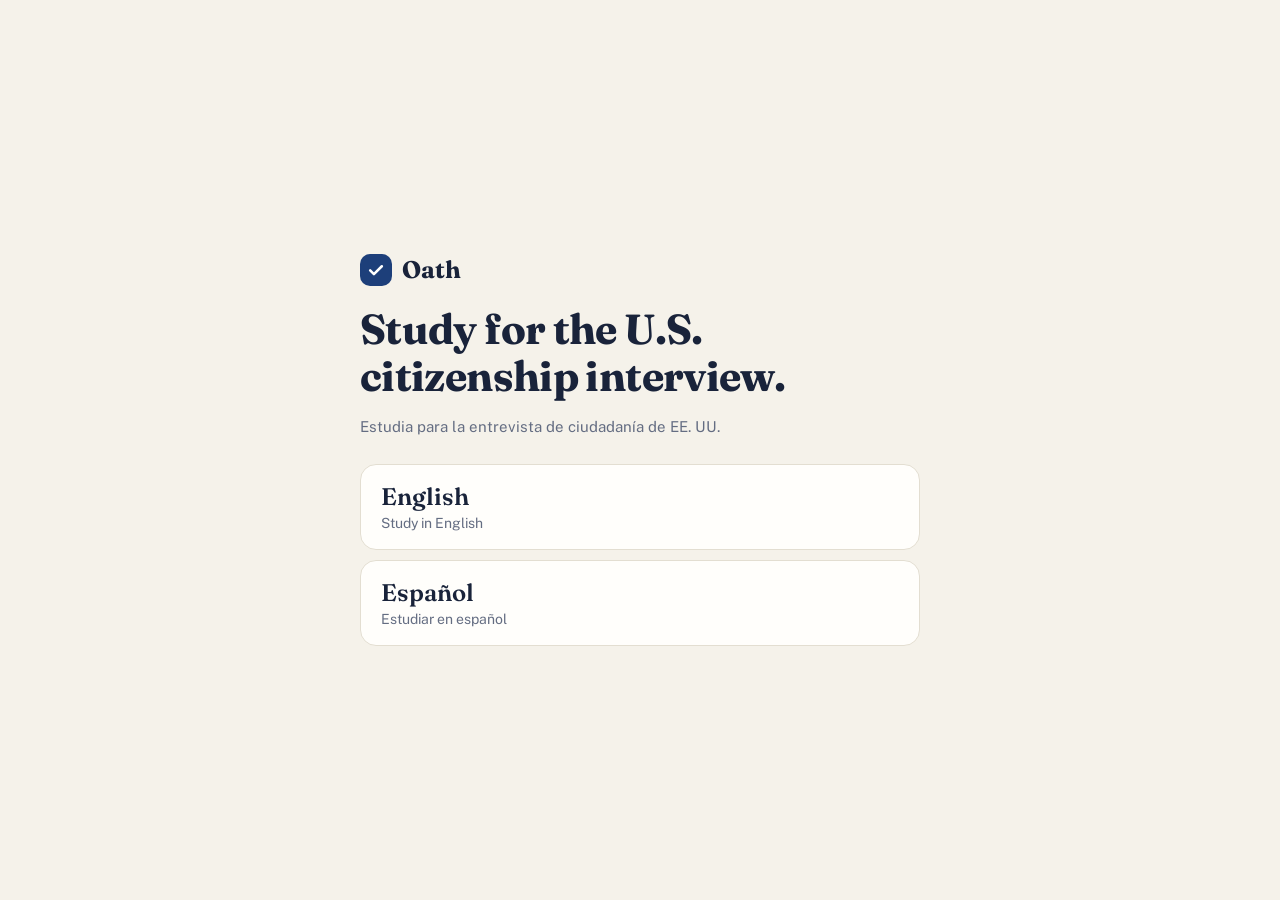
==== commit 52d4f9e0: "Fix: phone Guide was empty (CSS pane rule), maskable icon safe-zone, home hierarchy" ====
--- a/index.html
+++ b/index.html
@@ -56,7 +56,7 @@
 #app.focus #top{display:none;}
 main{grid-area:main;min-height:0;}
 #bar{grid-area:bar;display:flex;background:var(--surf);border-top:1px solid var(--line);padding-bottom:env(safe-area-inset-bottom);}
-.top-title{flex:1;font:600 22px/1.2 var(--serif);letter-spacing:-.01em;}
+.top-title{flex:1;font:700 26px/1.2 var(--serif);letter-spacing:-.01em;}
 .lang{display:flex;border:1px solid var(--line);border-radius:10px;overflow:hidden;margin-right:4px;}
 .lang button{height:34px;padding:0 11px;font-size:13px;font-weight:700;color:var(--muted);text-align:center;}
 .lang button[aria-pressed="true"]{background:var(--accent);color:var(--on-accent);}
@@ -128,7 +128,7 @@
 .radio[aria-pressed="true"] .dot{border-color:var(--accent);background:var(--accent);box-shadow:inset 0 0 0 4px var(--surf);}
 
 /* ---------- home ---------- */
-.home{display:grid;gap:12px;align-content:start;}
+.home{display:grid;gap:12px;align-content:center;min-height:100%;}
 .hero{display:grid;grid-template-columns:auto minmax(0,1fr);gap:14px 18px;align-items:center;padding:18px;
   background:var(--surf);border:1px solid var(--line);border-radius:20px;}
 .hero-side{display:flex;flex-direction:column;align-items:flex-start;gap:8px;min-width:0;}
@@ -296,6 +296,7 @@
 .qbody-a{display:flex;}
 .guide{display:flex;flex-direction:column;gap:12px;}
 .guide[data-pane="list"] .gd,.guide[data-pane="detail"] .gl{display:none;}
+.guide[data-pane="list"] .gl,.guide[data-pane="detail"] .gd{display:flex;}
 .gl,.gd{flex:1;min-height:0;overflow-y:auto;}
 .gd-body{padding-bottom:12px;}
 ul.plain,ol.plain{padding-left:22px;}
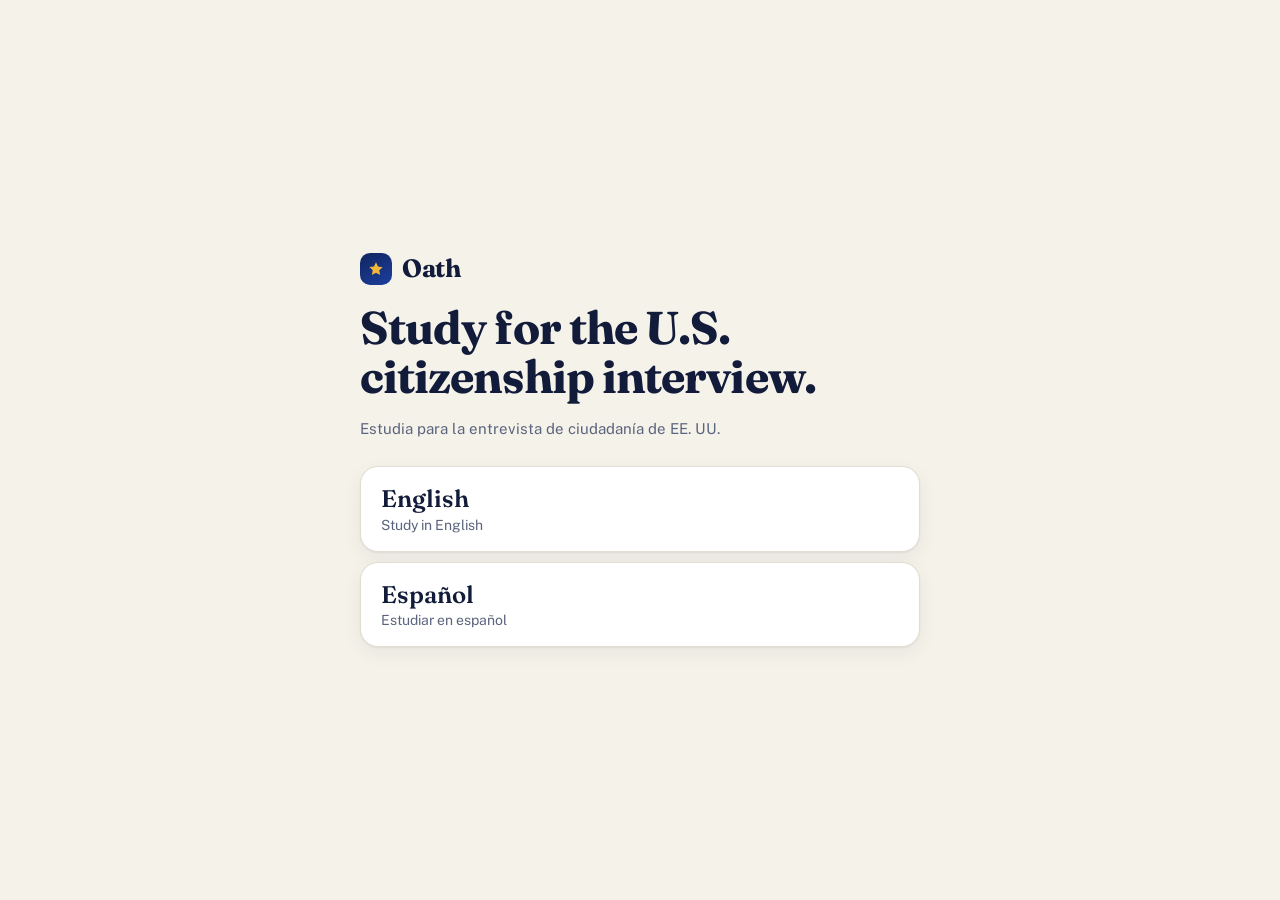
==== commit 124fd760: "Rebuild UI: new design system, viewport-fit Home, flashcard Study (Got it / Still learning)" ====
--- a/index.html
+++ b/index.html
@@ -10,23 +10,31 @@
 <link rel="icon" type="image/png" sizes="192x192" href="icon-192.png">
 <link rel="apple-touch-icon" href="apple-touch-icon.png">
 <style>
-/* Paper, ink, one navy for action, one green for progress. Serif for questions and numbers, sans for UI.
-   Mobile: header / one screen / bottom bar, all inside the viewport.
-   Desktop (900px+): sidebar + content, master/detail where it helps. */
+/* Oath: a calm, confident study app for adults preparing for a high-stakes interview.
+   Warm paper background, deep civic blue for action and the hero, green for progress,
+   one accent hue per feature. Serif (Fraunces) for questions and numbers, Public Sans for UI.
+   Phone: header / one screen that fits / tab bar. Desktop (900px+): sidebar + content with
+   master/detail where it helps. Screens are sized to fit the viewport; nothing scrolls
+   except long lists. */
 @font-face{font-family:"Public Sans";src:url([data-uri]) format("woff2");font-weight:100 900;font-display:swap;}
 @font-face{font-family:Fraunces;src:url([data-uri]) format("woff2");font-weight:100 900;font-display:swap;}
 
 :root{
-  --bg:#f5f2ea; --surf:#fffefb; --fg:#19233a; --muted:#646d82; --line:#e3ded1; --soft:#ece7da;
-  --accent:#1d3f7a; --on-accent:#fff;
-  --good:#1d8a4e; --warn:#b8710b; --bad:#b3261e; --flame:#e0651f;
+  --bg:#f5f2ea; --surf:#fff; --fg:#121c3a; --muted:#5b647d; --line:#e2ddd0; --soft:#ece8dc;
+  --accent:#1f3f9e; --on-accent:#fff;
+  --good:#17835a; --good-bg:#e3f4ec; --warn:#b3690a; --bad:#c0352b; --flame:#e8641f; --gold:#f4b73a;
+  --hero:linear-gradient(150deg,#10265f 0%,#1d3f9e 100%);
+  --shadow:0 1px 2px rgba(18,28,58,.06),0 6px 20px rgba(18,28,58,.06);
   --serif:Fraunces,Charter,"Iowan Old Style",Georgia,serif;
   --sans:"Public Sans",system-ui,-apple-system,"Segoe UI",Roboto,sans-serif;
+  --r:18px;
   color-scheme:light dark;
 }
 @media (prefers-color-scheme:dark){
-  :root{--bg:#0e1424; --surf:#161e33; --fg:#ebe7db; --muted:#9aa3b8; --line:#263052; --soft:#1e2844;
-    --accent:#8fb4f5; --on-accent:#0b1220; --good:#4cc47b; --warn:#e9a64a; --bad:#ff7b72; --flame:#ff8a4c;}
+  :root{--bg:#0a1022; --surf:#141c35; --fg:#ece8dc; --muted:#98a1ba; --line:#243056; --soft:#1c2646;
+    --accent:#8fb0ff; --on-accent:#0a1226; --good:#4cc790; --good-bg:#12332a; --warn:#eba74c; --bad:#ff7b72; --flame:#ff8a4c;
+    --hero:linear-gradient(150deg,#14306f 0%,#2547b4 100%);
+    --shadow:0 1px 2px rgba(0,0,0,.4),0 6px 20px rgba(0,0,0,.25);}
 }
 *{box-sizing:border-box;-webkit-tap-highlight-color:transparent;}
 [hidden]{display:none!important;}
@@ -39,7 +47,7 @@
 ul,ol{padding:0;}
 a{color:var(--accent);}
 small{font-size:13px;color:var(--muted);}
-:focus-visible{outline:2px solid var(--accent);outline-offset:2px;}
+:focus-visible{outline:3px solid color-mix(in srgb,var(--accent) 70%,transparent);outline-offset:2px;}
 [tabindex="-1"]:focus{outline:none;}
 .sr-only{position:absolute;width:1px;height:1px;margin:-1px;overflow:hidden;clip:rect(0,0,0,0);white-space:nowrap;}
 .grow{flex:1;min-width:0;}
@@ -51,182 +59,229 @@
 #app{height:100vh;height:100dvh;display:grid;grid-template-columns:minmax(0,1fr);grid-template-rows:auto minmax(0,1fr) auto;
   grid-template-areas:"top" "main" "bar";}
 #side{display:none;grid-area:side;}
-#top{grid-area:top;display:flex;align-items:center;gap:4px;padding:calc(6px + env(safe-area-inset-top)) 8px 6px 16px;
-  border-bottom:1px solid var(--line);}
+#top{grid-area:top;display:flex;align-items:center;gap:2px;padding:calc(6px + env(safe-area-inset-top)) 8px 6px 16px;}
 #app.focus #top{display:none;}
 main{grid-area:main;min-height:0;}
 #bar{grid-area:bar;display:flex;background:var(--surf);border-top:1px solid var(--line);padding-bottom:env(safe-area-inset-bottom);}
-.top-title{flex:1;font:700 26px/1.2 var(--serif);letter-spacing:-.01em;}
-.lang{display:flex;border:1px solid var(--line);border-radius:10px;overflow:hidden;margin-right:4px;}
-.lang button{height:34px;padding:0 11px;font-size:13px;font-weight:700;color:var(--muted);text-align:center;}
-.lang button[aria-pressed="true"]{background:var(--accent);color:var(--on-accent);}
-
-.view{display:none;height:100%;overflow-y:auto;padding:16px 16px 20px;overscroll-behavior:contain;}
+.top-title{font:700 26px/1.2 var(--serif);letter-spacing:-.015em;margin:0;}
+.brand{display:flex;align-items:center;gap:9px;}
+.mark{width:32px;height:32px;display:grid;place-items:center;border-radius:10px;background:var(--hero);color:var(--gold);}
+.mark .i{width:18px;height:18px;fill:currentColor;stroke:none;}
+.word-mark{font:700 25px/1 var(--serif);letter-spacing:-.015em;}
+.lang{display:flex;padding:3px;gap:2px;background:var(--soft);border-radius:11px;margin-right:2px;}
+.lang button{height:30px;padding:0 11px;border-radius:8px;font-size:13px;font-weight:700;color:var(--muted);text-align:center;}
+.lang button[aria-pressed="true"]{background:var(--surf);color:var(--fg);box-shadow:0 1px 3px rgba(0,0,0,.14);}
+
+.view{display:none;height:100%;overflow-y:auto;padding:8px 16px 16px;overscroll-behavior:contain;}
 .view.on{display:block;}
 .view.on:has(>.sess){display:flex;overflow:hidden;}
-.view:has(>.fill){overflow:hidden;}
+.view:has(>.fill),.view:has(>.study),.view:has(>.home){overflow:hidden;}
 .wrap{max-width:1100px;margin:0 auto;}
 .wrap.fill{height:100%;}
 .wrap.narrow{max-width:560px;}
-.page-title{display:none;font:600 34px/1.15 var(--serif);letter-spacing:-.015em;}
-
-/* bottom bar */
-#bar .tab{flex:1;min-width:0;display:flex;flex-direction:column;align-items:center;gap:2px;padding:8px 2px 6px;
+.page-title{display:none;font:600 36px/1.1 var(--serif);letter-spacing:-.02em;}
+
+#bar .tab{flex:1;min-width:0;display:flex;flex-direction:column;align-items:center;gap:2px;padding:7px 2px 5px;
   font-size:11px;font-weight:600;color:var(--muted);text-align:center;}
 #bar .tab span{max-width:100%;overflow:hidden;text-overflow:ellipsis;white-space:nowrap;}
 #bar .tab .i{box-sizing:content-box;width:22px;height:22px;padding:4px 18px;border-radius:14px;transition:background .15s;}
 #bar .tab[aria-current="page"]{color:var(--accent);}
-#bar .tab[aria-current="page"] .i{background:color-mix(in srgb,var(--accent) 15%,transparent);stroke-width:2.3;}
+#bar .tab[aria-current="page"] .i{background:color-mix(in srgb,var(--accent) 16%,transparent);stroke-width:2.3;}
 
 /* ---------- controls ---------- */
-.ib{width:44px;height:44px;flex:none;display:inline-grid;place-items:center;border-radius:12px;color:var(--fg);}
+.ib{width:42px;height:42px;flex:none;display:inline-grid;place-items:center;border-radius:12px;color:var(--fg);}
 .ib:hover:not(:disabled){background:var(--soft);}
 .ib:disabled{opacity:.3;}
 .ib[aria-current="page"],.ib[aria-pressed="true"]{background:var(--soft);color:var(--accent);}
-.ib.lg{width:54px;height:54px;border:1px solid var(--line);background:var(--surf);}
+.ib.lg{width:48px;height:52px;border:1.5px solid var(--line);background:var(--surf);}
 .say{color:var(--accent);}
-.btn{display:flex;align-items:center;justify-content:center;gap:10px;width:100%;min-height:52px;padding:0 20px;border-radius:14px;
-  background:var(--accent);color:var(--on-accent);font-weight:700;text-align:center;transition:transform .1s;}
-.btn:active{transform:scale(.98);}
+.btn{display:flex;align-items:center;justify-content:center;gap:9px;width:100%;min-height:54px;padding:0 18px;border-radius:15px;
+  background:var(--accent);color:var(--on-accent);font-weight:700;text-align:center;transition:transform .1s,filter .15s;box-shadow:0 2px 0 rgba(0,0,0,.12);}
+.btn:hover{filter:brightness(1.06);}
+.btn:active{transform:translateY(1px) scale(.99);box-shadow:none;}
 .btn.quiet{background:transparent;color:var(--accent);box-shadow:inset 0 0 0 1.5px color-mix(in srgb,var(--accent) 45%,transparent);}
-.chip{display:inline-flex;align-items:center;gap:8px;padding:8px 12px;border-radius:10px;border:1px solid var(--line);
+.btn.soft{background:var(--soft);color:var(--fg);box-shadow:none;}
+.btn.good{background:var(--good);color:#fff;}
+.chip{display:inline-flex;align-items:center;gap:7px;padding:7px 12px;border-radius:999px;border:1.5px solid var(--line);
   font-size:14px;font-weight:600;color:var(--muted);text-align:left;line-height:1.25;}
-.chip .i{width:18px;height:18px;}
+.chip .i{width:17px;height:17px;}
 .chip.toggle{height:44px;background:var(--surf);}
-.chip.toggle[aria-pressed="true"]{color:var(--accent);border-color:var(--accent);}
+.chip.toggle[aria-pressed="true"]{color:var(--accent);border-color:var(--accent);background:color-mix(in srgb,var(--accent) 10%,var(--surf));}
 .chip.toggle[aria-pressed="true"] .i{fill:currentColor;}
-.seg{display:flex;gap:4px;padding:4px;background:var(--soft);border-radius:12px;}
-.seg button{flex:1 0 auto;height:36px;padding:0 10px;border-radius:9px;font-size:14px;font-weight:600;color:var(--muted);text-align:center;white-space:nowrap;}
-.seg button[aria-pressed="true"]{background:var(--surf);color:var(--fg);box-shadow:0 1px 3px rgba(0,0,0,.12);}
+.seg{display:flex;gap:3px;padding:3px;background:var(--soft);border-radius:13px;}
+.seg button{flex:1 0 auto;height:38px;padding:0 12px;border-radius:10px;font-size:14px;font-weight:600;color:var(--muted);text-align:center;white-space:nowrap;}
+.seg button[aria-pressed="true"]{background:var(--surf);color:var(--fg);box-shadow:0 1px 3px rgba(0,0,0,.14);}
 .seg.big button{height:48px;font-size:16px;}
-.bar{height:6px;border-radius:3px;background:var(--line);overflow:hidden;}
-.bar i{display:block;height:100%;border-radius:3px;background:var(--good);transition:width .4s ease;}
-h2{font-size:12px;font-weight:700;letter-spacing:.09em;text-transform:uppercase;color:var(--muted);margin:22px 0 8px;}
+.bar{height:7px;border-radius:4px;background:var(--line);overflow:hidden;}
+.bar i{display:block;height:100%;border-radius:4px;background:var(--good);transition:width .4s ease;}
+h2{font-size:12px;font-weight:700;letter-spacing:.09em;text-transform:uppercase;color:var(--muted);margin:20px 0 8px;}
 h2:first-child{margin-top:0;}
-input[type=date],.input,.search{height:48px;border:1.5px solid var(--line);border-radius:12px;background:var(--surf);padding:0 12px;}
+input[type=date],.input,.search{height:50px;border:1.5px solid var(--line);border-radius:13px;background:var(--surf);padding:0 12px;}
 input[type=date]{font-size:16px;}
 .input{height:auto;width:100%;padding:14px;font-size:20px;line-height:1.4;resize:none;}
-.search{display:flex;align-items:center;gap:8px;height:44px;margin-bottom:8px;color:var(--muted);}
-.search:focus-within,input[type=date]:focus-visible{border-color:var(--accent);}
+.search{display:flex;align-items:center;gap:8px;height:46px;margin-bottom:8px;color:var(--muted);}
+.search:focus-within,input[type=date]:focus-visible,.input:focus{border-color:var(--accent);outline:none;}
 .search input{flex:1;min-width:0;height:100%;border:0;background:none;outline:none;font-size:16px;color:var(--fg);}
-.select{position:relative;flex:1;max-width:380px;}
-.select select{width:100%;height:44px;appearance:none;-webkit-appearance:none;padding:0 38px 0 12px;border:1px solid var(--line);
-  border-radius:12px;background:var(--surf);font-weight:600;font-size:15px;text-overflow:ellipsis;}
-.select .i{position:absolute;right:12px;top:13px;pointer-events:none;color:var(--muted);}
+.select{position:relative;flex:1;min-width:0;max-width:420px;}
+.select select{width:100%;height:44px;appearance:none;-webkit-appearance:none;padding:0 38px 0 14px;border:1.5px solid var(--line);
+  border-radius:999px;background:var(--surf);font-weight:600;font-size:15px;text-overflow:ellipsis;}
+.select .i{position:absolute;right:13px;top:13px;pointer-events:none;color:var(--muted);width:18px;height:18px;}
 .opts{display:flex;flex-direction:column;gap:8px;list-style:none;margin:0;}
-.opt{display:flex;align-items:center;gap:14px;width:100%;min-height:60px;padding:10px 14px;background:var(--surf);
-  border:1px solid var(--line);border-radius:14px;}
-.opt:hover{border-color:color-mix(in srgb,var(--accent) 50%,var(--line));}
-.opt b{display:block;font-weight:600;line-height:1.3;}
+.opt{display:flex;align-items:center;gap:14px;width:100%;min-height:62px;padding:10px 14px;background:var(--surf);
+  border:1.5px solid var(--line);border-radius:16px;box-shadow:var(--shadow);}
+.opt:hover{border-color:color-mix(in srgb,var(--accent) 55%,var(--line));}
+.opt b{display:block;font-weight:650;line-height:1.3;}
 .opt small{display:block;line-height:1.3;}
 .opt .chev{color:var(--muted);width:18px;height:18px;}
-.opt-i{width:40px;height:40px;flex:none;display:grid;place-items:center;border-radius:11px;color:var(--accent);
-  background:color-mix(in srgb,var(--accent) 11%,transparent);}
-.badge{min-width:28px;padding:2px 9px;border-radius:8px;background:var(--accent);color:var(--on-accent);font-weight:700;font-size:13px;text-align:center;}
+.opt-i{width:42px;height:42px;flex:none;display:grid;place-items:center;border-radius:12px;color:var(--accent);
+  background:color-mix(in srgb,var(--accent) 12%,transparent);}
+.badge{min-width:28px;padding:2px 9px;border-radius:999px;background:var(--accent);color:var(--on-accent);font-weight:700;font-size:13px;text-align:center;}
 .radio .dot{width:22px;height:22px;flex:none;border-radius:50%;border:2px solid var(--muted);}
 .radio[aria-pressed="true"]{border-color:var(--accent);}
 .radio[aria-pressed="true"] .dot{border-color:var(--accent);background:var(--accent);box-shadow:inset 0 0 0 4px var(--surf);}
 
-/* ---------- home ---------- */
-.home{display:grid;gap:12px;align-content:center;min-height:100%;}
-.hero{display:grid;grid-template-columns:auto minmax(0,1fr);gap:14px 18px;align-items:center;padding:18px;
-  background:var(--surf);border:1px solid var(--line);border-radius:20px;}
-.hero-side{display:flex;flex-direction:column;align-items:flex-start;gap:8px;min-width:0;}
-.chip.streak .i{stroke-width:2.2;}
-.chip.streak.lit{color:var(--flame);border-color:color-mix(in srgb,var(--flame) 45%,var(--line));}
-.chip.streak.lit .i{fill:currentColor;}
-.cta{grid-column:1/-1;display:flex;align-items:center;gap:12px;padding:14px 16px;border-radius:14px;background:var(--accent);color:var(--on-accent);}
-.cta b{display:block;font-size:17px;line-height:1.25;}
-.cta small{display:block;color:inherit;opacity:.8;}
-.cta .chev{width:20px;height:20px;}
-.tiles{display:grid;grid-template-columns:1fr 1fr;gap:10px;}
-.tile{display:flex;align-items:center;gap:10px;padding:14px;background:var(--surf);border:1px solid var(--line);
-  border-radius:14px;font-weight:600;font-size:15px;line-height:1.25;}
-.tile .i{color:var(--accent);}
-.tile:hover{border-color:color-mix(in srgb,var(--accent) 50%,var(--line));}
-.wide-only{display:none;}
-.topics ul{list-style:none;}
-.topic,.focus li{display:grid;grid-template-columns:minmax(0,1fr) auto;gap:7px 12px;align-items:center;width:100%;padding:11px 0;border-bottom:1px solid var(--line);}
-.topic .bar,.focus .bar{grid-column:1/-1;}
-.focus{list-style:none;}
-.focus .bar i{background:var(--warn);}
-.detail{color:var(--muted);font-variant-numeric:tabular-nums;font-weight:600;font-size:14px;}
-
-/* ring (progress and scores) */
-.ring{position:relative;width:108px;height:108px;flex:none;}
+/* ---------- ring (progress and scores) ---------- */
+.ring{position:relative;width:112px;height:112px;flex:none;}
 .ring svg{display:block;width:100%;height:100%;transform:rotate(-90deg);}
-.ring .trk,.ring .val{fill:none;stroke-width:8;}
+.ring .trk,.ring .val{fill:none;stroke-width:9;}
 .ring .trk{stroke:var(--line);}
 .ring .val{stroke:var(--good);stroke-linecap:round;stroke-dasharray:276.5;stroke-dashoffset:var(--to);animation:ring .9s cubic-bezier(.2,.7,.2,1) both;}
 .ring.warn .val{stroke:var(--warn);}
 .ring-n{position:absolute;inset:0;display:flex;flex-direction:column;align-items:center;justify-content:center;line-height:1.05;}
 .ring-n b{font:700 32px/1 var(--serif);font-variant-numeric:lining-nums tabular-nums;}
 .ring-n small{font-size:12px;margin-top:3px;}
+.ring-n i{font-size:.55em;font-style:normal;margin-left:1px;opacity:.8;}
 .ring.big{width:148px;height:148px;}
 .ring.big .ring-n b{font-size:44px;}
 @keyframes ring{from{stroke-dashoffset:276.5;}}
 
+/* ---------- home ---------- */
+.home{height:100%;max-width:1060px;margin:0 auto;display:flex;flex-direction:column;gap:12px;}
+.hero{position:relative;overflow:hidden;flex:1 1 auto;min-height:0;display:flex;flex-direction:column;justify-content:space-between;gap:14px;
+  padding:18px;border-radius:24px;background:var(--hero);color:#fff;box-shadow:0 10px 30px rgba(16,38,95,.28);}
+.hero::before{content:"";position:absolute;inset:0;pointer-events:none;
+  background:radial-gradient(120% 90% at 100% 0%,rgba(255,255,255,.18),transparent 55%),
+  url("data:image/svg+xml,%3Csvg xmlns='http://www.w3.org/2000/svg' width='44' height='44' viewBox='0 0 44 44'%3E%3Cpath d='m22 12 1.9 4.2 4.6.5-3.4 3.1 1 4.5L22 22l-4.1 2.3 1-4.5-3.4-3.1 4.6-.5z' fill='white' fill-opacity='.07'/%3E%3C/svg%3E");}
+.hero>*{position:relative;}
+.hero-row{display:flex;align-items:center;gap:18px;flex:1;min-height:0;}
+.hero .ring{width:clamp(96px,17dvh,150px);height:clamp(96px,17dvh,150px);}
+.hero .ring .trk{stroke:rgba(255,255,255,.22);}
+.hero .ring .val{stroke:var(--gold);}
+.hero .ring.good .val{stroke:#7be0ae;}
+.hero .ring-n{color:#fff;}
+.hero .ring-n small{color:rgba(255,255,255,.75);}
+.hero-info{display:flex;flex-direction:column;align-items:flex-start;gap:8px;min-width:0;}
+.hero-k{font:700 22px/1.1 var(--serif);letter-spacing:-.01em;}
+.hero-k span{display:block;margin-top:3px;font:500 14px/1.3 var(--sans);letter-spacing:0;color:rgba(255,255,255,.78);}
+.count-box{display:inline-flex;align-items:center;gap:8px;padding:7px 13px;border-radius:12px;background:rgba(255,255,255,.14);
+  font-size:14px;font-weight:600;line-height:1.2;color:#fff;}
+.count-box b{font:700 26px/1 var(--serif);}
+.count-box .i{width:18px;height:18px;}
+.count-box:hover{background:rgba(255,255,255,.22);}
+.count-box.none{border:1.5px dashed rgba(255,255,255,.5);background:transparent;}
+.hero .chip{border-color:rgba(255,255,255,.28);color:#fff;padding:5px 11px;}
+.hero .chip.lit{background:rgba(255,160,70,.22);border-color:rgba(255,170,90,.6);color:#ffd2a8;}
+.chip.streak .i{stroke-width:2.2;}
+.chip.streak.lit .i{fill:currentColor;}
+.cta{display:flex;align-items:center;gap:12px;padding:15px 18px;border-radius:16px;background:#fff;color:#10265f;box-shadow:0 3px 0 rgba(0,0,0,.18);}
+.cta b{display:block;font-size:18px;line-height:1.25;}
+.cta small{display:block;color:#4a5578;}
+.cta .chev{width:22px;height:22px;}
+.cta:hover{filter:brightness(.97);}
+.cta:active{transform:translateY(2px);box-shadow:none;}
+.launch{flex:none;display:grid;grid-template-columns:1fr 1fr;gap:10px;}
+.lcard{display:flex;align-items:center;gap:11px;padding:12px;min-height:76px;background:var(--surf);border:1.5px solid var(--line);border-radius:18px;box-shadow:var(--shadow);}
+.lcard:hover{border-color:var(--c);}
+.lcard:active{transform:scale(.985);}
+.lc-i{width:42px;height:42px;flex:none;display:grid;place-items:center;border-radius:13px;color:var(--c);background:color-mix(in srgb,var(--c) 14%,transparent);}
+.lcard b{display:block;font-size:15px;line-height:1.25;font-weight:650;}
+.lcard small{display:block;line-height:1.3;margin-top:1px;font-size:12.5px;}
+.lcard .badge{background:var(--c);color:#fff;}
+.topics{display:none;}
+.topics ul{list-style:none;display:flex;flex-direction:column;justify-content:space-around;}
+.topic{display:grid;grid-template-columns:minmax(0,1fr) auto;gap:7px 12px;align-items:center;width:100%;padding:12px 0;border-bottom:1px solid var(--line);}
+.topic:hover .grow{color:var(--accent);}
+.topic .bar{grid-column:1/-1;}
+.topics li:last-child .topic{border-bottom:0;}
+.focus{list-style:none;}
+.focus li{display:grid;grid-template-columns:minmax(0,1fr) auto;gap:7px 12px;padding:11px 0;border-bottom:1px solid var(--line);}
+.focus .bar{grid-column:1/-1;}
+.focus .bar i{background:var(--warn);}
+.detail{color:var(--muted);font-variant-numeric:tabular-nums;font-weight:600;font-size:14px;}
+
 /* ---------- study ---------- */
-.study{display:flex;flex-direction:column;gap:12px;}
-.tools{display:flex;align-items:center;gap:8px;}
-.views{display:flex;border:1px solid var(--line);border-radius:12px;overflow:hidden;background:var(--surf);}
-.views .ib{border-radius:0;}
+.study{height:100%;max-width:1100px;margin:0 auto;display:flex;flex-direction:column;gap:10px;}
+.s-head{display:flex;align-items:center;gap:8px;}
+.views{display:flex;gap:2px;padding:3px;border-radius:13px;background:var(--soft);}
+.views .ib{height:38px;width:40px;border-radius:10px;}
+.views .ib[aria-pressed="true"]{background:var(--surf);box-shadow:0 1px 3px rgba(0,0,0,.14);}
 .pane{display:none;flex-direction:column;flex:1;min-height:0;}
 .study[data-pane="card"] .pane-card,.study[data-pane="list"] .pane-list{display:flex;}
 .qlist{list-style:none;margin:0;overflow-y:auto;min-height:0;flex:1;}
-.qrow{display:flex;gap:12px;align-items:flex-start;width:100%;padding:11px 10px;border-radius:10px;line-height:1.35;}
+.qrow{display:flex;gap:12px;align-items:flex-start;width:100%;padding:11px 10px;border-radius:12px;line-height:1.35;}
 .qrow:hover{background:var(--soft);}
-.qrow.cur{background:var(--soft);box-shadow:inset 3px 0 0 var(--accent);}
-.qrow .tick{width:18px;height:18px;margin-top:2px;}
-.qn{min-width:2.3ch;font:600 15px/1.45 var(--serif);color:var(--muted);font-variant-numeric:tabular-nums;}
+.qrow.cur{background:color-mix(in srgb,var(--accent) 11%,transparent);box-shadow:inset 3px 0 0 var(--accent);}
+.qrow small{display:block;margin-top:2px;}
+.qn{min-width:2.4ch;font:600 15px/1.45 var(--serif);color:var(--muted);font-variant-numeric:tabular-nums;}
+.dot-st{width:20px;height:20px;flex:none;margin-top:1px;display:grid;place-items:center;border-radius:50%;border:1.5px solid var(--line);}
+.known .dot-st{background:var(--good);border-color:var(--good);}
+.dot-st .i{width:12px;height:12px;stroke:#fff;stroke-width:3.5;}
 .known .qn{color:var(--good);}
-.qrow small{display:block;margin-top:2px;}
-.empty{padding:28px 12px;text-align:center;color:var(--muted);}
-.pane-card{flex-direction:column;}
-.fc{flex:1;display:flex;flex-direction:column;gap:14px;min-height:0;}
-.fc-head{display:flex;align-items:center;gap:12px;}
+.empty{padding:28px 12px;text-align:center;color:var(--muted);list-style:none;}
+.fc{flex:1;display:flex;flex-direction:column;gap:12px;min-height:0;}
+.fc-head{display:flex;align-items:center;gap:10px;margin:0 -6px;}
 .fc-head .bar{flex:1;}
-.pos{font-size:13px;font-weight:600;color:var(--muted);font-variant-numeric:tabular-nums;}
-.fc-card{flex:1;min-height:0;overflow-y:auto;display:flex;flex-direction:column;padding:16px 18px 18px;background:var(--surf);
-  border:1px solid var(--line);border-radius:20px;}
-.fc-meta{display:flex;align-items:center;justify-content:space-between;gap:12px;font-size:12px;font-weight:700;letter-spacing:.06em;text-transform:uppercase;color:var(--muted);}
-.fc-q{margin:auto 0;padding:14px 0;font:600 clamp(24px,5.4vw,32px)/1.25 var(--serif);letter-spacing:-.005em;}
-.fc-q .qn{display:block;margin-bottom:6px;font-size:14px;letter-spacing:.04em;}
-.fc-a{min-height:56px;}
-.fc-a:has(.answers),.fc-a:has(.varies){border-top:1px solid var(--line);padding-top:14px;}
-.answers{padding-left:20px;font-size:19px;line-height:1.4;}
-.answers li{margin:5px 0;}
-.answers li:first-child{font-weight:600;}
+.pos{font-size:13px;font-weight:700;color:var(--muted);font-variant-numeric:tabular-nums;white-space:nowrap;}
+.pos.ok{display:inline-flex;align-items:center;gap:3px;color:var(--good);}
+.pos .i{width:14px;height:14px;stroke-width:3.5;}
+.fc-card{flex:1;min-height:0;display:flex;flex-direction:column;padding:16px 18px 18px;background:var(--surf);
+  border:1.5px solid var(--line);border-radius:24px;box-shadow:var(--shadow);transition:border-color .2s,background .2s;overflow-y:auto;}
+.fc-card.is-known{border-color:color-mix(in srgb,var(--good) 55%,var(--line));}
+.fc-card.flash{background:var(--good-bg);border-color:var(--good);}
+.fc-meta{display:flex;align-items:center;gap:10px;}
+.qnum{min-width:36px;height:30px;padding:0 10px;display:inline-grid;place-items:center;border-radius:9px;background:var(--soft);font:700 14px/1 var(--serif);font-variant-numeric:tabular-nums;}
+.cat{flex:1;min-width:0;font-size:11.5px;font-weight:700;letter-spacing:.07em;text-transform:uppercase;color:var(--muted);line-height:1.3;}
+.kbadge{width:26px;height:26px;display:grid;place-items:center;border-radius:50%;background:var(--good);color:#fff;}
+.kbadge .i{width:15px;height:15px;stroke-width:3.5;}
+.fc-q{margin:auto 0;padding:16px 0;font:600 clamp(24px,6.4vw,34px)/1.22 var(--serif);letter-spacing:-.012em;}
+.fc-card.shown .fc-q{margin:14px 0 0;padding:0 0 14px;font-size:clamp(20px,5.2vw,28px);}
+.fc-hint{align-self:stretch;display:flex;align-items:center;justify-content:center;min-height:56px;border-radius:14px;
+  border:1.5px dashed var(--line);color:var(--muted);font-weight:600;font-size:14px;text-align:center;}
+.fc-hint:hover{border-color:var(--accent);color:var(--accent);}
+.fc-a{border-radius:16px;padding:14px 16px;background:var(--good-bg);border:1.5px solid color-mix(in srgb,var(--good) 30%,transparent);animation:rise .25s ease-out both;}
+@keyframes rise{from{opacity:0;transform:translateY(8px);}}
+.ans-label{font-size:11.5px;font-weight:700;letter-spacing:.07em;text-transform:uppercase;color:var(--good);margin-bottom:6px;}
+.answers{list-style:none;font-size:19px;line-height:1.35;}
+.answers li{position:relative;padding:4px 0 4px 22px;}
+.answers li::before{content:"";position:absolute;left:3px;top:.85em;width:8px;height:8px;border-radius:50%;background:var(--good);}
+.answers li:first-child{font-weight:650;}
+.answers.many{font-size:16px;}
+.answers.many li{padding:2px 0 2px 22px;}
 .varies a{display:inline-block;margin-top:4px;}
 .answer{font:600 22px/1.35 var(--serif);}
-.fc-foot{display:flex;align-items:center;justify-content:center;gap:28px;padding-bottom:2px;}
-.checkbtn{width:78px;height:78px;border-radius:50%;display:grid;place-items:center;border:2.5px solid var(--line);background:var(--surf);color:var(--muted);transition:background .2s,border-color .2s,color .2s;}
-.checkbtn:hover:not(:disabled){border-color:var(--good);color:var(--good);}
-.checkbtn svg{width:40px;height:40px;fill:none;stroke:currentColor;stroke-width:3;stroke-linecap:round;stroke-linejoin:round;stroke-dasharray:24;}
-.checkbtn.on{background:var(--good);border-color:var(--good);color:#fff;}
-.checkbtn.pop{animation:pop .45s ease-out,ripple .6s ease-out;}
-.checkbtn.pop path{animation:draw .35s ease-out both;}
-@keyframes pop{40%{transform:scale(1.16);}}
-@keyframes draw{from{stroke-dashoffset:24;}}
-@keyframes ripple{from{box-shadow:0 0 0 0 color-mix(in srgb,var(--good) 50%,transparent);}to{box-shadow:0 0 0 22px transparent;}}
+.fc-foot{display:grid;grid-template-columns:minmax(0,1fr);gap:10px;}
+.fc-foot.two{grid-template-columns:minmax(0,1fr) minmax(0,1fr);}
+.fc-foot .btn{min-height:56px;padding:0 10px;font-size:16px;white-space:nowrap;}
+@media (max-width:430px){.fc-foot .btn.soft .i{display:none;}.fc-foot .btn{font-size:15px;}}
 .fc.end{align-items:center;justify-content:center;text-align:center;gap:18px;}
 .end-actions{display:grid;gap:10px;width:100%;max-width:320px;}
+.flash .fc-q{animation:none;}
 
 /* ---------- sessions ---------- */
 .sess{flex:1;display:flex;flex-direction:column;gap:14px;width:100%;max-width:640px;margin:0 auto;min-height:0;}
 .sess-top{display:flex;align-items:center;gap:10px;}
 .sess-top .bar{flex:1;}
 .sess-top .bar i{background:var(--accent);}
-.count{font-size:14px;font-weight:600;color:var(--muted);font-variant-numeric:tabular-nums;white-space:nowrap;}
+.count{font-size:14px;font-weight:700;color:var(--muted);font-variant-numeric:tabular-nums;white-space:nowrap;}
 .sess-body{flex:1;min-height:0;overflow-y:auto;display:flex;flex-direction:column;gap:16px;padding:4px 2px;}
 .sess-body>:first-child{margin-top:auto;}
 .sess-body>:last-child{margin-bottom:auto;}
 .sess-foot:empty{display:none;}
 .prompt-row{display:flex;align-items:flex-start;justify-content:center;gap:8px;}
-.prompt{font:600 clamp(24px,6vw,34px)/1.25 var(--serif);text-align:center;letter-spacing:-.005em;}
+.prompt{font:600 clamp(24px,6vw,34px)/1.25 var(--serif);text-align:center;letter-spacing:-.01em;}
 .prompt.sm{font-size:clamp(20px,4.6vw,26px);}
 .eyebrow{text-align:center;font-size:12px;font-weight:700;letter-spacing:.08em;text-transform:uppercase;color:var(--muted);}
-.reveal{border-top:1px solid var(--line);padding-top:14px;align-self:stretch;}
+.reveal{padding-top:2px;align-self:stretch;}
 .tally{display:flex;justify-content:center;gap:16px;font-size:15px;font-weight:700;font-variant-numeric:tabular-nums;}
 .tally span{display:inline-flex;align-items:center;gap:4px;}
 .tally .i{width:18px;height:18px;stroke-width:3;}
@@ -236,18 +291,19 @@
 .steps i{width:30px;height:5px;border-radius:3px;background:var(--line);}
 .steps i.on{background:var(--accent);}
 .pair{display:grid;grid-template-columns:1fr 1fr;gap:12px;}
-.round{height:68px;display:grid;place-items:center;border-radius:18px;border:2px solid var(--line);}
+.round{height:68px;display:grid;place-items:center;border-radius:18px;border:2px solid var(--line);background:var(--surf);}
 .round .i{width:32px;height:32px;stroke-width:3;}
 .round.yes{background:var(--good);border-color:var(--good);color:#fff;}
 .round.no{color:var(--muted);}
 .round:active{transform:scale(.97);}
-.play{align-self:center;width:92px;height:92px;flex:none;display:grid;place-items:center;border-radius:50%;background:var(--accent);color:var(--on-accent);}
+.play{align-self:center;width:92px;height:92px;flex:none;display:grid;place-items:center;border-radius:50%;background:var(--hero);color:#fff;box-shadow:0 8px 20px rgba(16,38,95,.3);}
 .play .i{width:38px;height:38px;}
 .dw.ok{color:var(--good);} .dw.bad{color:var(--bad);text-decoration:underline;}
 .verdict{display:flex;align-items:center;justify-content:center;gap:10px;font:700 clamp(26px,6vw,34px)/1.2 var(--serif);text-align:center;}
 .verdict.pass{color:var(--good);} .verdict.fail{color:var(--warn);}
 .verdict .tick{width:30px;height:30px;stroke-dasharray:24;animation:draw .45s ease-out .2s both;}
 .verdict.fail .i{stroke:var(--warn);}
+@keyframes draw{from{stroke-dashoffset:24;}}
 .done .sess-body{align-items:center;text-align:center;}
 .missed{align-self:stretch;text-align:left;}
 .missed ul,.summary{list-style:none;}
@@ -259,35 +315,35 @@
 .summary b{font-variant-numeric:tabular-nums;}
 
 /* practice / english / settings pages */
-.two{display:grid;gap:16px;align-content:start;}
+.two{display:grid;gap:14px;align-content:start;}
 .col{min-width:0;}
 .hist{display:flex;flex-wrap:wrap;gap:8px;list-style:none;}
-.hist li{display:flex;flex-direction:column;align-items:center;gap:2px;min-width:68px;padding:8px 12px;background:var(--surf);border:1px solid var(--line);border-radius:12px;}
+.hist li{display:flex;flex-direction:column;align-items:center;gap:2px;min-width:68px;padding:8px 12px;background:var(--surf);border:1.5px solid var(--line);border-radius:14px;}
 .hist b{font:700 17px/1.2 var(--serif);font-variant-numeric:tabular-nums;}
 .hist .i{width:16px;height:16px;stroke-width:3;}
 .hist .pass .i{stroke:var(--good);} .hist .fail .i{stroke:var(--warn);}
-.panel{padding:16px;background:var(--surf);border:1px solid var(--line);border-radius:16px;}
+.panel{padding:18px;background:var(--surf);border:1.5px solid var(--line);border-radius:20px;box-shadow:var(--shadow);}
 .panel+.panel{margin-top:12px;}
-.panel.plain{background:none;}
+.panel.plain{background:none;box-shadow:none;}
 .panel-h{display:flex;align-items:center;gap:12px;}
-.panel-h h2{margin:0;font:600 19px/1.2 var(--serif);letter-spacing:0;text-transform:none;color:var(--fg);}
+.panel-h h2{margin:0;font:600 20px/1.2 var(--serif);letter-spacing:0;text-transform:none;color:var(--fg);}
 .panel p{margin:10px 0 0;color:var(--muted);font-size:15px;}
 .panel-a{display:flex;flex-wrap:wrap;gap:8px;margin-top:14px;}
 .panel-a:empty{display:none;}
-.panel-a .btn{flex:1 1 150px;width:auto;}
+.panel-a .btn{flex:1 1 120px;width:auto;}
 .subhead{display:flex;align-items:center;gap:6px;margin-bottom:10px;}
 .subhead h1{font:600 22px/1.2 var(--serif);}
 .words{display:flex;flex-wrap:wrap;gap:8px;}
-.word{padding:9px 14px;border-radius:10px;border:1px solid var(--line);background:var(--surf);color:var(--accent);font-weight:600;}
+.word{padding:9px 14px;border-radius:999px;border:1.5px solid var(--line);background:var(--surf);color:var(--accent);font-weight:600;}
 .word:hover{border-color:var(--accent);}
 .wrap.narrow section{margin-bottom:6px;}
 .field{display:flex;align-items:center;gap:8px;}
-.disc{margin-top:26px;font-size:13px;color:var(--muted);}
+.disc{margin-top:22px;font-size:13px;color:var(--muted);}
 
 /* interview list and guide */
 .ivw{display:flex;flex-direction:column;gap:10px;}
 .side-tools{display:flex;flex-wrap:wrap;gap:8px;}
-.side-tools .btn{flex:1 1 140px;width:auto;}
+.side-tools .btn{flex:1 1 140px;width:auto;min-height:48px;}
 .side-tools .seg{flex:1 0 100%;overflow-x:auto;scrollbar-width:none;}
 .q.open .chev{transform:rotate(180deg);}
 .q .qbody{display:none;padding:0 10px 14px 46px;}
@@ -298,6 +354,8 @@
 .guide[data-pane="list"] .gd,.guide[data-pane="detail"] .gl{display:none;}
 .guide[data-pane="list"] .gl,.guide[data-pane="detail"] .gd{display:flex;}
 .gl,.gd{flex:1;min-height:0;overflow-y:auto;}
+.gl .opts{gap:7px;}
+.gl .opt{min-height:56px;}
 .gd-body{padding-bottom:12px;}
 ul.plain,ol.plain{padding-left:22px;}
 .plain li{margin:0 0 10px;line-height:1.5;}
@@ -315,17 +373,16 @@
 
 /* ---------- onboarding ---------- */
 #onboard{position:fixed;inset:0;z-index:20;overflow-y:auto;background:var(--bg);}
-.ob{min-height:100%;max-width:520px;margin:0 auto;display:flex;flex-direction:column;gap:20px;
+.ob{min-height:100%;max-width:520px;margin:0 auto;display:flex;flex-direction:column;gap:18px;
   padding:max(18px,env(safe-area-inset-top)) 20px max(18px,env(safe-area-inset-bottom));}
-.ob-brand,.brand{display:flex;align-items:center;gap:10px;font:700 24px/1 var(--serif);}
-.ob-brand .i,.brand .i{box-sizing:content-box;width:20px;height:20px;padding:6px;border-radius:10px;background:var(--accent);color:var(--on-accent);stroke-width:3;}
+.ob-brand{display:flex;align-items:center;gap:10px;}
 .ob-foot{padding-top:4px;}
 .ob-top{display:flex;align-items:center;justify-content:space-between;margin-left:-10px;}
 .ob-top .steps{margin-right:10px;}
 .ob-main{flex:1;display:flex;flex-direction:column;justify-content:center;gap:16px;}
-.ob h1{font:700 clamp(30px,8vw,42px)/1.12 var(--serif);letter-spacing:-.015em;}
+.ob h1{font:700 clamp(32px,9vw,46px)/1.08 var(--serif);letter-spacing:-.02em;}
 .ob-lang{display:grid;gap:10px;margin-top:10px;}
-.ob-lang button{padding:18px 20px;background:var(--surf);border:1.5px solid var(--line);border-radius:16px;font:600 24px/1.2 var(--serif);}
+.ob-lang button{padding:18px 20px;background:var(--surf);border:1.5px solid var(--line);border-radius:18px;font:600 24px/1.2 var(--serif);box-shadow:var(--shadow);}
 .ob-lang button:hover{border-color:var(--accent);}
 .ob-lang small{display:block;margin-top:3px;font:400 14px var(--sans);}
 .datefield{display:flex;flex-direction:column;gap:8px;font-weight:600;}
@@ -335,56 +392,68 @@
 .datefield input{width:100%;}
 
 /* ---------- short phones ---------- */
-@media (max-height:680px) and (max-width:899px){
-  .view{padding-top:10px;padding-bottom:12px;}
-  .ring{width:88px;height:88px;} .ring-n b{font-size:26px;}
+@media (max-height:700px) and (max-width:899px){
+  .view{padding-top:4px;padding-bottom:10px;}
+  .hero{padding:14px;gap:10px;} .hero .ring-n b{font-size:26px;}
+  .hero-k{font-size:21px;} .cta{padding:12px 16px;} .cta b{font-size:17px;}
+  .lcard{min-height:64px;padding:9px 10px;} .lc-i{width:36px;height:36px;}
   .ring.big{width:116px;height:116px;} .ring.big .ring-n b{font-size:34px;}
-  .hero{padding:14px;} .tile{padding:10px 12px;}
-  .opt{min-height:54px;padding:8px 12px;} .checkbtn{width:68px;height:68px;} .round{height:60px;}
-  .fc-card{padding:12px 14px;} .play{width:76px;height:76px;}
+  .opt{min-height:54px;padding:8px 12px;} .round{height:60px;} .play{width:76px;height:76px;}
+  .panel{padding:13px;} .panel p{margin-top:6px;} .panel-a{margin-top:10px;} .panel-a .btn{min-height:48px;}
+  .fc-card{padding:12px 14px;} .fc-q{padding:10px 0;font-size:clamp(21px,6vw,28px);}
+  .answers{font-size:17px;}
 }
 
 /* ---------- tablet and up ---------- */
 @media (min-width:760px){
-  .view{padding:28px 32px;}
-  .home{grid-template-columns:minmax(0,1.1fr) minmax(0,1fr);gap:16px 40px;align-content:center;min-height:100%;}
-  .hero{grid-area:1/1;} .tiles{grid-area:2/1;align-self:start;} .wide-only{display:block;grid-area:1/2/3/3;align-self:center;}
-  .ring{width:136px;height:136px;} .ring-n b{font-size:40px;}
+  .view{padding:20px 32px 28px;}
   .two{grid-template-columns:minmax(0,1fr) minmax(0,1fr);gap:20px 40px;}
-  .opts .opt{min-height:64px;}
+  .opts .opt{min-height:66px;}
 }
 
 /* ---------- desktop ---------- */
 @media (min-width:900px){
-  #app{grid-template-columns:264px minmax(0,1fr);grid-template-rows:minmax(0,1fr);grid-template-areas:"side main";}
+  #app{grid-template-columns:260px minmax(0,1fr);grid-template-rows:minmax(0,1fr);grid-template-areas:"side main";}
   #top,#bar{display:none;}
-  #side{display:flex;flex-direction:column;gap:28px;padding:28px 16px 20px;background:var(--surf);border-right:1px solid var(--line);}
-  #tabs{display:flex;flex-direction:column;gap:2px;}
-  #tabs .tab{display:flex;align-items:center;gap:14px;padding:11px 12px;border-radius:10px;font-weight:600;color:var(--muted);}
+  #side{display:flex;flex-direction:column;gap:26px;padding:26px 14px 20px;background:var(--surf);border-right:1px solid var(--line);}
+  #side .brand{padding:0 8px;}
+  #tabs{display:flex;flex-direction:column;gap:3px;}
+  #tabs .tab{display:flex;align-items:center;gap:14px;padding:11px 12px;border-radius:12px;font-weight:600;color:var(--muted);}
   #tabs .tab:hover{background:var(--soft);color:var(--fg);}
   #tabs .tab[aria-current="page"]{background:color-mix(in srgb,var(--accent) 13%,transparent);color:var(--accent);}
-  .side-foot{margin-top:auto;display:flex;flex-direction:column;gap:14px;}
+  .side-foot{margin-top:auto;display:flex;flex-direction:column;gap:14px;padding:0 6px;}
   .side-foot .lang{align-self:flex-start;margin:0;}
   #disclaimer{font-size:12px;line-height:1.5;color:var(--muted);}
-  .view{padding:44px 56px;}
-  .page-title{display:block;margin-bottom:24px;}
-  .two .page-title{grid-column:1/-1;margin-bottom:4px;}
-  .home .hero{padding:28px;gap:20px 28px;}
-  .ring{width:156px;height:156px;} .ring-n b{font-size:46px;}
-  .cta{padding:18px 20px;} .cta b{font-size:19px;}
-  .tile{padding:18px;font-size:16px;}
-  .topics h2{margin-top:0;}
+  .view{padding:40px 56px;}
+  .page-title{display:block;margin-bottom:22px;}
+  .two .page-title{grid-column:1/-1;margin-bottom:2px;}
+  /* home: hero + launchers left, topics right, all in one screen */
+  .home{display:grid;grid-template-columns:minmax(0,1.15fr) minmax(300px,1fr);grid-template-rows:minmax(0,1fr) auto;gap:18px 28px;align-content:stretch;}
+  .home .hero{grid-area:1/1;padding:34px;border-radius:28px;gap:24px;}
+  .home .launch{grid-area:2/1;gap:12px;}
+  .home .topics{grid-area:1/2/3/3;display:flex;flex-direction:column;min-height:0;padding:22px 24px;background:var(--surf);border:1.5px solid var(--line);border-radius:28px;box-shadow:var(--shadow);}
+  .topics h2{margin:0 0 6px;}
+  .topics ul{flex:1;min-height:0;overflow-y:auto;}
+  .hero .ring-n b{font-size:46px;}
+  .hero .ring{width:clamp(130px,24dvh,210px);height:clamp(130px,24dvh,210px);}
+  .hero-k{font-size:30px;} .hero-row{gap:28px;}
+  .count-box{font-size:15px;padding:9px 15px;} .count-box b{font-size:32px;}
+  .cta{padding:19px 22px;} .cta b{font-size:20px;}
+  .lcard{padding:16px;min-height:88px;} .lcard b{font-size:16px;}
+  .home.has-extra .launch{grid-template-columns:repeat(3,1fr);}
   /* study: list beside the card */
-  .study{display:grid;grid-template-columns:minmax(300px,380px) minmax(0,1fr);grid-template-rows:auto minmax(0,1fr);gap:16px 40px;}
-  .tools{grid-column:1/-1;}
+  .study{display:grid;grid-template-columns:minmax(300px,380px) minmax(0,1fr);grid-template-rows:auto minmax(0,1fr);gap:16px 36px;}
+  .s-head{grid-column:1/-1;}
   .views{display:none;}
   .study .pane{display:flex;}
-  .pane-card{max-width:640px;}
-  .fc-card{padding:28px 32px;}
-  .fc-q{font-size:34px;}
+  .pane-card{max-width:680px;width:100%;justify-self:center;}
+  .fc-card{padding:28px 34px;border-radius:28px;}
+  .fc-q{font-size:36px;}
+  .fc-card.shown .fc-q{font-size:28px;}
   .answers{font-size:20px;}
+  .pane-list{background:var(--surf);border:1.5px solid var(--line);border-radius:22px;padding:12px;box-shadow:var(--shadow);}
   /* sessions: one centered sheet */
-  .sess{flex:none;height:auto;max-height:100%;margin:auto;padding:28px 36px;background:var(--surf);border:1px solid var(--line);border-radius:24px;}
+  .sess{flex:none;height:auto;max-height:100%;margin:auto;padding:28px 36px;background:var(--surf);border:1.5px solid var(--line);border-radius:28px;box-shadow:var(--shadow);}
   .sess-body{min-height:260px;}
   .prompt{font-size:34px;}
   .ivw{display:grid;grid-template-columns:320px minmax(0,1fr);gap:40px;}
@@ -394,9 +463,14 @@
   .guide{display:grid;grid-template-columns:minmax(280px,340px) minmax(0,1fr);gap:48px;}
   .guide .gl,.guide .gd{display:block!important;}
   .guide .gd .subhead .ib{display:none;}
-  .opt.cur{border-color:var(--accent);background:color-mix(in srgb,var(--accent) 7%,var(--surf));}
+  .opt.cur{border-color:var(--accent);background:color-mix(in srgb,var(--accent) 8%,var(--surf));}
   .ob{max-width:600px;justify-content:center;}
   .ob-main{flex:none;}
+}
+@media (min-width:900px) and (max-height:760px){
+  .view{padding:24px 40px;}
+  .home .hero{padding:24px;gap:14px;}   .lcard{min-height:72px;padding:12px;}
+  .home.has-extra .launch .lcard small{display:none;}
 }
 
 @media (prefers-reduced-motion:reduce){
@@ -437,7 +511,7 @@
 </svg>
 <div id="app">
   <aside id="side">
-    <div class="brand"><svg class="i"><use href="#i-check"/></svg><span>Oath</span></div>
+    <div class="brand" id="brandSide"></div>
     <nav id="tabs" aria-label="Main"></nav>
     <div class="side-foot">
       <div id="langSide" class="lang" role="group" aria-label="Language / Idioma"></div>
@@ -490,6 +564,20 @@
   bankSub: (yr,n)=>yr+" test, "+n+" questions",
   heroDue: n=>"Review "+n+" due",
   heroStudy: "Continue studying",
+  stillLearning: "Still learning",
+  gotIt: "Got it",
+  tapReveal: "Tap to see the answer",
+  learned: "learned",
+  daysWord: n=>n===1?"day":"days",
+  untilInterview: "until your interview",
+  tapSetDate: "Set your interview date",
+  subPractice: "20 questions, 12 to pass",
+  subPractice08: "10 questions, 6 to pass",
+  subMock: "All four parts, start to finish",
+  subEnglish: "Reading and writing",
+  subInterview: "N-400 questions",
+  subReview: "Questions you missed",
+  subWeak: "Your lowest topics",
   heroTest: "Take a practice test",
   leftCount: n=>n+" questions left",
   ofTotal: n=>"of "+n,
@@ -621,6 +709,20 @@
   bankSub: (yr,n)=>"Examen "+yr+", "+n+" preguntas",
   heroDue: n=>"Repasar "+n+" pendientes",
   heroStudy: "Seguir estudiando",
+  stillLearning: "Aún aprendiendo",
+  gotIt: "Lo sé",
+  tapReveal: "Toca para ver la respuesta",
+  learned: "aprendidas",
+  daysWord: n=>n===1?"día":"días",
+  untilInterview: "para tu entrevista",
+  tapSetDate: "Pon la fecha de tu entrevista",
+  subPractice: "20 preguntas, 12 para aprobar",
+  subPractice08: "10 preguntas, 6 para aprobar",
+  subMock: "Las cuatro partes seguidas",
+  subEnglish: "Lectura y escritura",
+  subInterview: "Preguntas del N-400",
+  subReview: "Preguntas que fallaste",
+  subWeak: "Tus temas más bajos",
   heroTest: "Hacer un examen de práctica",
   leftCount: n=>"Faltan "+n+" preguntas",
   ofTotal: n=>"de "+n,
@@ -1088,6 +1190,7 @@
 function langToggle(){
   return `<button data-do="lang" data-v="en" aria-pressed="${lang==="en"}">EN</button><button data-do="lang" data-v="es" aria-pressed="${lang==="es"}">ES</button>`;
 }
+const brandHTML = `<span class="mark">${ic("star")}</span><span class="word-mark">Oath</span>`;
 function renderChrome(){
   const t = T();
   document.documentElement.lang = lang;
@@ -1095,10 +1198,15 @@
   document.getElementById("tabs").innerHTML =
     t.tabs.map(([id,lb])=>tab(id,lb,"tab")).join("") + tab("settings", t.settingsH, "tab");
   document.getElementById("bar").innerHTML = BAR_TABS.map(id=>tab(id,tabLabel(id),"tab")).join("");
-  document.getElementById("top").innerHTML = `<h1 class="top-title">${esc(curView==="home"?"Oath":curView==="settings"?t.settingsH:tabLabel(curView))}</h1>
+  document.getElementById("top").innerHTML = curView==="home"
+    ? `<button class="brand" data-do="goto" data-v="home" aria-label="Oath">${brandHTML}</button>`
+    : `<h1 class="top-title">${esc(curView==="settings"?t.settingsH:tabLabel(curView))}</h1>`;
+  document.getElementById("top").innerHTML += `
+    <span class="grow"></span>
     <div class="lang" role="group" aria-label="Language / Idioma">${langToggle()}</div>
     ${iconBtn("guide", tabLabel("guide"), 'data-do="goto" data-v="guide"'+(curView==="guide"?' aria-current="page"':""))}
     ${iconBtn("sliders", t.settingsH, 'data-do="goto" data-v="settings"'+(curView==="settings"?' aria-current="page"':""))}`;
+  document.getElementById("brandSide").innerHTML = brandHTML;
   document.getElementById("langSide").innerHTML = langToggle();
   document.getElementById("disclaimer").textContent = t.disc;
   document.getElementById("app").classList.toggle("focus", sessionActive());
@@ -1111,32 +1219,48 @@
   if(unseen>0) return {act:"study", label:t.heroStudy, sub:t.leftCount(unseen), icon:"play"};
   return {act:"practice", label:t.heroTest, icon:"test"};
 }
+const ringHTML = (val, total, big, good, label, center) => {
+  const off = total ? 276.5*(1-val/total) : 276.5;
+  return `<div class="ring${big?" big":""}${good?" good":""}"><svg viewBox="0 0 100 100" role="img" aria-label="${esc(label||"")}"><circle class="trk" cx="50" cy="50" r="44"/><circle class="val" cx="50" cy="50" r="44" style="--to:${off.toFixed(1)}"/></svg>
+    <div class="ring-n">${center||`<b>${val}</b><small>/ ${total}</small>`}</div></div>`;
+};
 function renderHome(){
   const t = T(), el = view("home");
   const total = Q().length, knownN = knownIn(Q());
   const streak = getStreak(), n = daysLeft(), hasDate = getIDate() !== "" && n !== null;
-  const cd = !hasDate ? t.cdAdd : n < 0 ? t.cdPast : n === 0 ? t.cdToday : t.interviewIn(n);
   const next = nextStep();
-  const off = total ? 276.5*(1-knownN/total) : 276.5;
   const mcount = [...mistakes].filter(k=>k.startsWith(filed==="before"?"08:":"25:")).length;
-  const tile = (icon, label, act) => `<button class="tile" data-do="${act}">${ic(icon)}<span>${esc(label)}</span></button>`;
-  el.innerHTML = `<div class="wrap home">
-    <section class="hero">
-      <div class="ring ${knownN===total&&total?"good":""}"><svg viewBox="0 0 100 100" role="img" aria-label="${esc(t.knownCount(knownN,total))}"><circle class="trk" cx="50" cy="50" r="44"/><circle class="val" cx="50" cy="50" r="44" style="--to:${off.toFixed(1)}"/></svg>
-        <div class="ring-n"><b>${knownN}</b><small>${esc(t.ofTotal(total))}</small></div></div>
-      <div class="hero-side">
-        <div class="chip streak${streakToday()?" lit":""}" ${streak?"":"hidden"}>${ic("flame")}<span>${esc(t.streakLine(streak))}</span></div>
-        <button class="chip" data-do="goto" data-v="settings">${ic("cal")}<span>${esc(cd)}</span></button>
+  const weak = weakestCats().length > 0;
+  let count;
+  if(!hasDate) count = `<button class="count-box none" data-do="goto" data-v="settings">${ic("cal")}<span>${esc(t.tapSetDate)}</span></button>`;
+  else if(n < 0) count = `<button class="count-box" data-do="goto" data-v="settings">${ic("cal")}<span>${esc(t.cdPast)}</span></button>`;
+  else if(n === 0) count = `<button class="count-box" data-do="goto" data-v="settings">${ic("cal")}<span>${esc(t.cdToday)}</span></button>`;
+  else count = `<button class="count-box" data-do="goto" data-v="settings"><b>${n}</b><span>${esc(t.daysWord(n))} ${esc(t.untilInterview)}</span></button>`;
+  const card = (icon, label, sub, act, c, badge) => `<button class="lcard" style="--c:${c}" data-do="${act}"><span class="lc-i">${ic(icon)}</span>
+    <span class="grow"><b>${esc(label)}</b><small>${esc(sub)}</small></span>${badge?`<span class="badge">${badge}</span>`:""}</button>`;
+  const cards = [
+    card("test", t.tilePractice, filed==="before"?t.subPractice08:t.subPractice, "practice", "#2f56d6"),
+    card("award", t.tileMock, t.subMock, "mock", "#c8412f"),
+    card("abc", tabLabel("english"), t.subEnglish, "goEnglish", "#1a8a58"),
+    card("talk", tabLabel("interview"), t.subInterview, "goInterview", "#b8780a"),
+  ];
+  const extra = [];
+  if(mcount) extra.push(card("redo", t.reviewLabel, t.subReview, "review", "#7a4fd0", mcount));
+  if(weak) extra.push(card("target", t.weakLine, t.subWeak, "weak", "#0f8aa8"));
+  el.innerHTML = `<div class="home${extra.length?" has-extra":""}">
+    <section class="hero" aria-label="${esc(t.knownCount(knownN,total))}">
+      <div class="hero-row">
+        ${ringHTML(knownN, total, false, knownN===total&&total, t.knownCount(knownN,total), `<b>${total?Math.round(knownN/total*100):0}<i>%</i></b>`)}
+        <div class="hero-info">
+          <p class="hero-k">${knownN} ${esc(t.ofTotal(total))}<span>${esc(t.learned)}</span></p>
+          ${count}
+          ${streak?`<span class="chip streak${streakToday()?" lit":""}">${ic("flame")}<span>${esc(t.streakLine(streak))}</span></span>`:""}
+        </div>
       </div>
       <button class="cta" data-do="${next.act}">${ic(next.icon)}<span class="grow"><b>${esc(next.label)}</b>${next.sub?`<small>${esc(next.sub)}</small>`:""}</span>${ic("right","chev")}</button>
     </section>
-    <section class="tiles">
-      ${tile("test", t.tilePractice, "practice")}
-      ${tile("award", t.tileMock, "mock")}
-      ${weakestCats().length?tile("target", t.weakLine, "weak"):""}
-      ${mcount?tile("redo", t.reviewLabel, "review"):""}
-    </section>
-    <section class="topics wide-only">
+    <section class="launch">${cards.concat(extra).join("")}</section>
+    <section class="topics">
       <h2>${esc(t.topicsH)}</h2>
       <ul>${cats().map(c=>{
         const p = catProgress(c), full = p.total && p.known===p.total;
@@ -1177,13 +1301,15 @@
     return `<div class="varies"><p><strong>${esc(t.variesTitle)}</strong></p>${current}
       <a href="${VARIES_LINK[key]}" target="_blank" rel="noopener">${esc(t.variesLinkLabel[linkKey]||t.variesLinkLabel.office)}</a></div>`;
   }
-  return `<ul class="answers" aria-label="${esc(t.answersLabel)}">${q.a[lang].map(a=>`<li>${esc(a)}</li>`).join("")}</ul>`;
+  const a = q.a[lang];
+  return `${a.length>1?`<p class="ans-label">${esc(t.answersLabel)}</p>`:""}<ul class="answers${a.length>5?" many":""}">${a.map(x=>`<li>${esc(x)}</li>`).join("")}</ul>`;
 }
 function renderStudy(){
   const t = T(), el = view("study");
   if(studyFresh){ studyReset(); studyFresh = false; }
-  el.innerHTML = `<div class="wrap fill study" data-pane="${studyPane}">
-    <div class="tools">
+  const kn = knownIn(Q());
+  el.innerHTML = `<div class="study" data-pane="${studyPane}">
+    <header class="s-head">
       <label class="select"><select id="studyCat" aria-label="${esc(t.topicsH)}">
         <option value="all"${studyCat==="all"?" selected":""}>${esc(t.allTopics)}</option>
         ${cats().map(c=>{ const p = catProgress(c); return `<option value="${esc(c)}"${studyCat===c?" selected":""}>${esc(catLabel(c))} (${p.known}/${p.total})</option>`; }).join("")}
@@ -1193,7 +1319,7 @@
         ${iconBtn("cards", t.viewCards, `data-do="pane" data-v="card" aria-pressed="${studyPane==="card"}"`)}
         ${iconBtn("list", t.viewList, `data-do="pane" data-v="list" aria-pressed="${studyPane==="list"}"`)}
       </div>
-    </div>
+    </header>
     <div class="pane pane-list">
       <label class="search">${ic("search")}<input id="qsearch" type="search" placeholder="${esc(t.searchPh)}" value="${esc(studyQ)}" aria-label="${esc(t.searchPh)}" autocomplete="off"></label>
       <ul class="qlist" id="qlist"></ul>
@@ -1207,7 +1333,7 @@
   ul.innerHTML = list.length ? list.map((q,i)=>{
     const k = known.has(qkey(q.n));
     return `<li><button class="qrow${i===studyIdx&&!studyEnd?" cur":""}${k?" known":""}" data-do="pick" data-i="${i}">
-      <span class="qn">${q.n}</span><span class="grow">${esc(q.q[lang])}</span>${k?ic("check","tick"):""}</button></li>`;
+      <span class="qn">${q.n}</span><span class="grow">${esc(q.q[lang])}</span><span class="dot-st" aria-label="${k?esc(t.knowIt):""}">${k?ic("check"):""}</span></button></li>`;
   }).join("") : `<li class="empty">${esc(t.noResults)}</li>`;
   const cur = ul.querySelector(".cur"); if(cur && cur.scrollIntoView) cur.scrollIntoView({block:"nearest"});
 }
@@ -1218,8 +1344,7 @@
   const kn = knownIn(list);
   if(studyEnd){
     const all = kn===list.length;
-    el.innerHTML = `<div class="fc end"><div class="ring big ${all?"good":"warn"}"><svg viewBox="0 0 100 100" aria-hidden="true"><circle class="trk" cx="50" cy="50" r="44"/><circle class="val" cx="50" cy="50" r="44" style="--to:${(276.5*(1-kn/list.length)).toFixed(1)}"/></svg>
-        <div class="ring-n"><b>${kn}</b><small>/ ${list.length}</small></div></div>
+    el.innerHTML = `<div class="fc end">${ringHTML(kn, list.length, true, all)}
       <h2 class="verdict ${all?"pass":""}">${all?ic("check","tick"):""}${esc(all?t.deckAll:t.deckEnd)}</h2>
       <div class="end-actions">${primary('data-do="restart"', t.startOver, "redo")}${quiet('data-do="practice"', t.tilePractice, "test")}</div></div>`;
     return;
@@ -1227,18 +1352,19 @@
   if(studyIdx >= list.length) studyIdx = list.length-1;
   const q = list[studyIdx], k = known.has(qkey(q.n));
   const say = q.q[lang] + ". " + q.a[lang].join(", ");
+  const foot = studyShown
+    ? `<button class="btn soft" data-do="learn">${ic("redo")}${esc(t.stillLearning)}</button>
+       <button class="btn good" data-do="got">${ic("check")}${esc(t.gotIt)}</button>`
+    : `<button class="btn" data-do="reveal">${esc(t.showAnswer)}</button>`;
   el.innerHTML = `<div class="fc">
-    <div class="fc-head"><span class="pos">${studyIdx+1} / ${list.length}</span>${bar(kn/list.length*100)}</div>
-    <div class="fc-card">
-      <div class="fc-meta"><span>${esc(lang==="es"?q.cat_es:q.cat)}${q.star?" · 65/20":""}</span>${sayBtn(say)}</div>
-      <p class="fc-q"><span class="qn">${q.n}</span>${esc(q.q[lang])}</p>
-      <div class="fc-a">${studyShown ? answerHTML(q) : `<button class="btn quiet" data-do="reveal">${esc(t.showAnswer)}</button>`}</div>
-    </div>
-    <div class="fc-foot">
-      ${iconBtn("left", t.prev, `data-do="prev"${studyIdx===0?" disabled":""}`, "lg")}
-      <button class="checkbtn${k?" on":""}" data-do="known" aria-pressed="${k}" aria-label="${esc(t.knowIt)}" title="${esc(t.knowIt)}"><svg viewBox="0 0 24 24" aria-hidden="true"><path d="m5 12.5 4.5 4.5L19 7.5"/></svg></button>
-      ${iconBtn("right", t.next, 'data-do="next"', "lg")}
-    </div></div>`;
+    <div class="fc-head">${iconBtn("left", t.prev, `data-do="prev"${studyIdx===0?" disabled":""}`)}<span class="pos">${studyIdx+1} / ${list.length}</span>${bar(kn/list.length*100)}<span class="pos ok">${kn}${ic("check")}</span>${iconBtn("right", t.next, 'data-do="next"')}</div>
+    <article class="fc-card${k?" is-known":""}${studyShown?" shown":""}">
+      <div class="fc-meta"><span class="qnum">${q.n}</span><span class="cat">${esc(lang==="es"?q.cat_es:q.cat)}${q.star?" · 65/20":""}</span>${k?`<span class="kbadge">${ic("check")}</span>`:""}${sayBtn(say)}</div>
+      <p class="fc-q">${esc(q.q[lang])}</p>
+      ${studyShown ? `<div class="fc-a">${answerHTML(q)}</div>`
+        : `<button class="fc-hint" data-do="reveal">${esc(t.tapReveal)}</button>`}
+    </article>
+    <div class="fc-foot${studyShown?" two":""}">${foot}</div></div>`;
 }
 function studyStep(d){
   const len = filteredQuestions().length;
@@ -1249,18 +1375,17 @@
   else studyIdx = Math.max(0, studyIdx-1);
   fillStudyList(); fillStudyCard();
 }
-function studyToggleKnown(btn){
+/* Mark the current card known (or still learning) and move on. */
+function studyMark(now){
   const list = filteredQuestions(), q = list[studyIdx];
   if(!q || studyEnd) return;
-  const k = qkey(q.n), now = !known.has(k);
+  const k = qkey(q.n), was = known.has(k);
   now ? known.add(k) : known.delete(k);
-  saveKnown();
+  if(was !== now) saveKnown();
   if(now) bumpStreak();
-  btn.classList.toggle("on", now); btn.setAttribute("aria-pressed", now);
-  if(!now){ fillStudyList(); return; }
-  btn.classList.add("pop");
-  btn.disabled = true;
-  setTimeout(()=>{ if(curView==="study"){ studyStep(1); renderChrome(); } }, 480);
+  const card = document.querySelector(".fc-card");
+  if(card && now){ card.classList.add("flash"); }
+  setTimeout(()=>{ if(curView==="study"){ studyStep(1); renderChrome(); } }, now ? 260 : 0);
 }
 
 /* ---------- practice (civics) ---------- */
@@ -1670,7 +1795,7 @@
   el.hidden = false;
   document.documentElement.lang = lang;
   if(obStep === 0){
-    el.innerHTML = `<div class="ob"><div class="ob-brand">${ic("check")}<span>Oath</span></div>
+    el.innerHTML = `<div class="ob"><div class="ob-brand">${brandHTML}</div>
       <div class="ob-main"><h1>Study for the U.S. citizenship interview.</h1>
         <p class="muted">Estudia para la entrevista de ciudadanía de EE. UU.</p>
         <div class="ob-lang"><button data-do="obLang" data-v="en">English<small>Study in English</small></button>
@@ -1739,7 +1864,10 @@
   reveal: () => { studyShown = true; fillStudyCard(); },
   prev: () => studyStep(-1),
   next: () => studyStep(1),
-  known: el => studyToggleKnown(el),
+  got: () => studyMark(true),
+  learn: () => studyMark(false),
+  goEnglish: () => show("english"),
+  goInterview: () => show("interview"),
   restart: () => { studyReset(); studyIdx = 0; renderStudy(); },
   /* practice */
   start: el => startPractice(el.dataset.p),
@@ -1814,7 +1942,8 @@
   if(k==="ArrowRight") studyStep(1);
   else if(k==="ArrowLeft") studyStep(-1);
   else if(k===" " || k==="Enter"){ e.preventDefault(); if(!studyShown && !studyEnd){ studyShown = true; fillStudyCard(); } }
-  else if(k==="k" || k==="K"){ const b = document.querySelector(".checkbtn"); if(b && !b.disabled) studyToggleKnown(b); }
+  else if(studyShown && !studyEnd && (k==="k" || k==="K")) studyMark(true);
+  else if(studyShown && !studyEnd && (k==="j" || k==="J")) studyMark(false);
   else return;
 });
 
